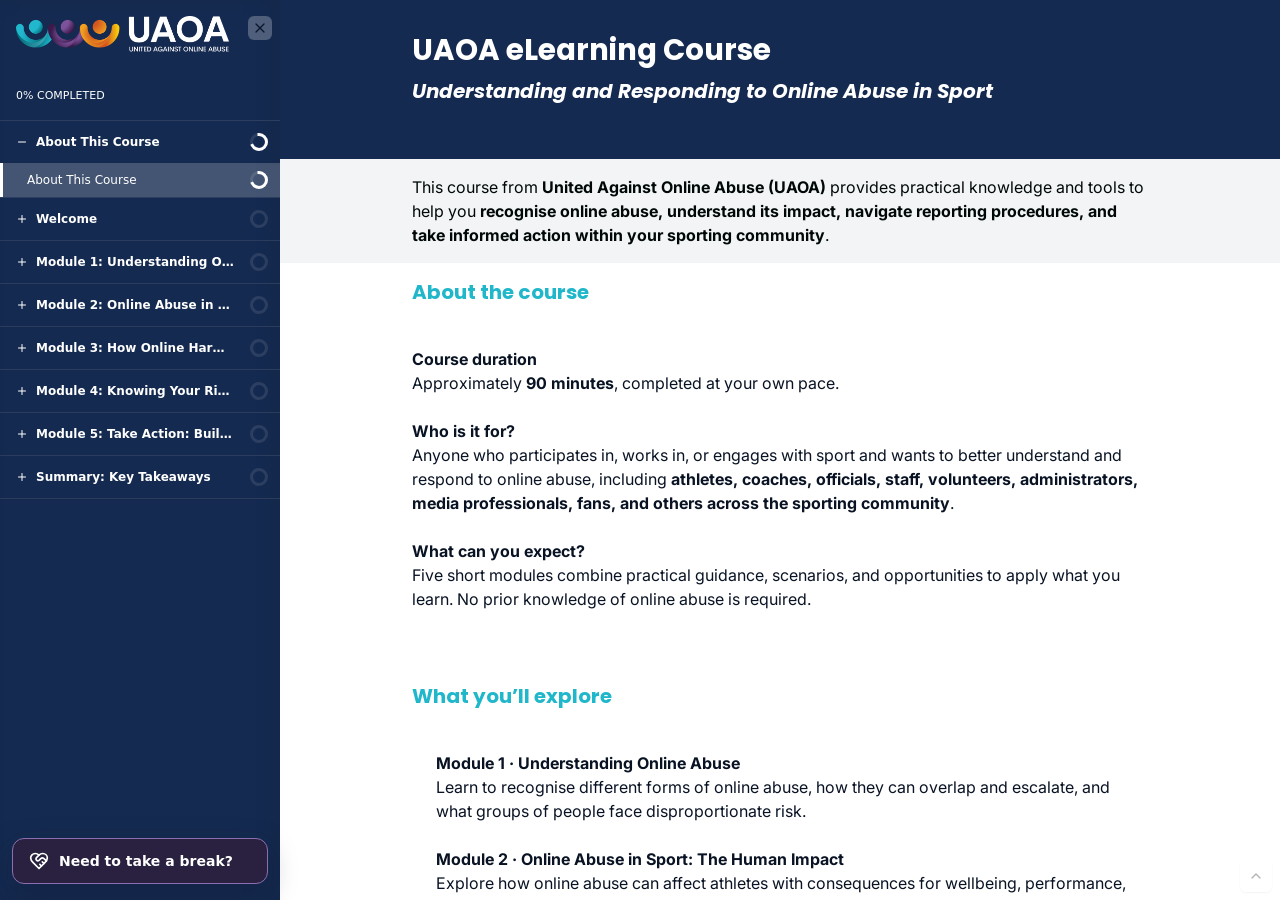
==== index.html @ 7bd1adeb "Add UAOA course HTML/SCORM preview export (2026-10-16). Co-authored-by: Cursor <cursoragent@cursor.c" ====
<!doctype html>
<html lang="en" dir="ltr">
  <head>
    <meta charset="UTF-8" />
    <!-- Favicon omitted for LMS compatibility - external URLs can trigger security filters -->
    <meta name="viewport" content="width=device-width, initial-scale=1.0" />
    <!-- This will be replaced with actual total slides count during build -->
    <meta name="total-slides" content="8" />
    <!-- SCORM version indicator for runtime detection - will be replaced during export -->
    <meta name="scorm-version" content="2004" />
    <title>UAOA Microcredential</title>

    <!-- SCORM API Wrapper - Commented out to prevent conflicts with inline implementation -->
    <!-- <script src="./scorm_api_wrapper.js"></script> -->
    <script>
      // Expose a global function to create the SCORM wrapper
      // This allows the framework to create the wrapper when it finds the API
      window.createSCORMWrapper = function (api) {
        if (!api) {
          console.error("Cannot create SCORM wrapper: No API provided");
          return null;
        }

        console.log("Creating SCORM wrapper for API", typeof api);

        // Get SCORM version from meta tag (injected during export process)
        const manifestMeta = document.querySelector(
          'meta[name="scorm-version"]'
        );
        
        // Version detection priority:
        // 1. Use meta tag value if it's been replaced (not the placeholder)
        // 2. Fall back to API method detection
        let version;
        if (manifestMeta && manifestMeta.content && 
            manifestMeta.content !== "2004" &&
            (manifestMeta.content === "2004" || manifestMeta.content === "1.2")) {
          version = manifestMeta.content;
          console.log("🔍 HTML Template - Using meta tag SCORM version:", version);
        } else {
          // Detect from API: SCORM 2004 uses Initialize, SCORM 1.2 uses LMSInitialize
          version = typeof api.Initialize === "function" ? "2004" : "1.2";
          console.log("🔍 HTML Template - Detected SCORM version from API:", version);
        }
        
        console.log(
          "🔍 HTML Template - API methods available:",
          typeof api.Initialize === "function" ? "2004 API (Initialize)" : "1.2 API (LMSInitialize)"
        );

        var wrapper = {
          version: version,
          API: api,
          __setsSuspendExitOnCommit: true,
          startTime: new Date().getTime(), // Track start time for session duration

          // Core methods - use the package's detected version. Some LMSs expose
          // compatibility methods that should not be called for the other SCORM
          // version because they log unimplemented data model errors.
          initialize: function () {
            if (this._isInitialized) {
              console.log(
                "⚠️ HTML Template SCORM already initialized, skipping"
              );
              return true;
            }

            let result;
            if (version === "2004") {
              result = api.Initialize("");
            } else {
              result = api.LMSInitialize("");
            }

            if (result === "true" || result === true) {
              this._isInitialized = true;
              console.log("✅ HTML Template SCORM initialized successfully");
            }

            return result;
          },

          terminate: function () {
            // CRITICAL for SCORM 2004: Set cmi.exit to "suspend" to persist suspend_data
            // Without this, the LMS will not save suspend_data for the next session
            if (version === "2004") {
              try {
                this.setSessionTime();
                this.setValue("cmi.exit", "suspend");
                this.commit(true);
              } catch (exitError) {
                console.error("❌ Error setting cmi.exit:", exitError);
              }

              return api.Terminate("");
            } else {
              try {
                this.setSessionTime();
                this.setValue("cmi.core.exit", "suspend");
                this.commit(true);
              } catch (exitError) {
                console.error("❌ Error setting cmi.core.exit:", exitError);
              }

              return api.LMSFinish("");
            }
          },

          getValue: function (key) {
            if (version === "2004") {
              return api.GetValue(key);
            } else {
              return api.LMSGetValue(key);
            }
          },

          setValue: function (key, value) {
            if (version === "2004") {
              return api.SetValue(key, value);
            } else {
              return api.LMSSetValue(key, value);
            }
          },

          setSessionTime: function () {
            if (!this.startTime) return false;

            try {
              var elapsedSeconds = Math.floor(
                (new Date().getTime() - this.startTime) / 1000
              );
              var hours = Math.floor(elapsedSeconds / 3600);
              var minutes = Math.floor((elapsedSeconds % 3600) / 60);
              var seconds = elapsedSeconds % 60;

              if (version === "1.2") {
                return this.setValue(
                  "cmi.core.session_time",
                  [
                    hours.toString().padStart(2, "0"),
                    minutes.toString().padStart(2, "0"),
                    seconds.toString().padStart(2, "0"),
                  ].join(":")
                );
              }

              return this.setValue(
                "cmi.session_time",
                "PT" + hours + "H" + minutes + "M" + seconds + "S"
              );
            } catch (timeError) {
              console.error("Error setting SCORM session_time:", timeError);
              return false;
            }
          },

          setSuspendExit: function () {
            var exitKey = version === "2004" ? "cmi.exit" : "cmi.core.exit";
            try {
              return this.setValue(exitKey, "suspend");
            } catch (exitError) {
              console.error("Error setting SCORM suspend exit:", exitError);
              return false;
            }
          },

          commit: function (skipSessionState) {
            if (!skipSessionState) {
              this.setSessionTime();
              this.setSuspendExit();
            }
            if (version === "2004") {
              return api.Commit("");
            } else {
              return api.LMSCommit("");
            }
          },

          getLastError: function () {
            if (version === "2004") {
              return api.GetLastError();
            } else {
              return api.LMSGetLastError();
            }
          },

          getErrorString: function (errorCode) {
            if (version === "2004") {
              return api.GetErrorString(errorCode);
            } else {
              return api.LMSGetErrorString(errorCode);
            }
          },

          getDiagnostic: function (errorCode) {
            if (version === "2004") {
              return api.GetDiagnostic(errorCode);
            } else {
              return api.LMSGetDiagnostic(errorCode);
            }
          },

          // Helper function to safely parse suspend_data
          parseSuspendData: function (suspendDataStr) {
            if (!suspendDataStr) return {};

            try {
              return JSON.parse(suspendDataStr);
            } catch (e) {
              console.error("Error parsing suspend_data:", e);
              return {};
            }
          },

          // Helper function to merge new data with existing suspend_data
          mergeSuspendData: function (existingData, newData) {
            try {
              const parsedExisting =
                typeof existingData === "string"
                  ? this.parseSuspendData(existingData)
                  : existingData || {};

              // Create a deep merge (not just shallow properties)
              const merged = { ...parsedExisting };

              // Merge top-level properties
              for (const key in newData) {
                // Special handling for objects that need deep merging
                if (
                  key === "quiz" &&
                  typeof newData[key] === "object" &&
                  typeof merged[key] === "object"
                ) {
                  merged[key] = { ...merged[key], ...newData[key] };
                } else if (
                  key === "completedSlides" &&
                  typeof newData[key] === "object" &&
                  typeof merged[key] === "object"
                ) {
                  merged[key] = { ...merged[key], ...newData[key] };
                } else if (
                  key === "progress" &&
                  typeof newData[key] === "object" &&
                  typeof merged[key] === "object"
                ) {
                  merged[key] = {
                    ...merged[key],
                    ...newData[key],
                    // Special handling for completedSlides - preserve array format
                    completedSlides: Array.isArray(newData[key].completedSlides)
                      ? newData[key].completedSlides
                      : Array.isArray(merged[key].completedSlides)
                        ? merged[key].completedSlides
                        : [],
                  };
                } else {
                  // For non-object properties or other objects, just replace
                  merged[key] = newData[key];
                }
              }

              return JSON.stringify(merged);
            } catch (e) {
              console.error("Error merging suspend_data:", e);
              // If merge fails, just use the new data
              return JSON.stringify(newData);
            }
          },

          // Standard implementation of recordSlideView
          recordSlideView: function (index) {
            try {
              console.log("Recording slide view for index:", index);

              // Get the suspend_data key based on SCORM version
              const suspendDataKey =
                version === "2004"
                  ? "cmi.suspend_data"
                  : "cmi.suspend_data";
              const locationKey =
                version === "2004"
                  ? "cmi.location"
                  : "cmi.core.lesson_location";

              // Prepare location data
              const locationData = {
                slide: index,
                id: "slide-" + index,
              };

              // Update the location
              this.setValue(locationKey, JSON.stringify(locationData));

              // Get current suspend_data
              const currentSuspendData = this.getValue(suspendDataKey);

              // Parse the current suspend_data or create empty object if none exists
              const parsedData = this.parseSuspendData(currentSuspendData);

              // Update slide position
              parsedData.slide = index;
              parsedData.lastSlide = Math.max(index, parsedData.lastSlide || 0);

              // Update completed slides (array format)
              if (!parsedData.completedSlides) parsedData.completedSlides = [];
              if (!parsedData.completedSlides.includes(index))
                parsedData.completedSlides.push(index);

              // Update progress tracking (array format)
              if (!parsedData.progress) parsedData.progress = {};
              if (!parsedData.progress.completedSlides)
                parsedData.progress.completedSlides = [];
              if (!parsedData.progress.completedSlides.includes(index))
                parsedData.progress.completedSlides.push(index);
              parsedData.progress.slide = index;

              // Add timestamp
              parsedData.timestamp = new Date().toISOString();

              // Save the updated suspend_data
              this.setValue(suspendDataKey, JSON.stringify(parsedData));

              // Commit the changes
              this.commit();

              return true;
            } catch (e) {
              console.error("Error recording slide view:", e);
              return false;
            }
          },

          // Standard implementation of saveSession
          saveSession: function () {
            console.log("Saving SCORM session");

            try {
              // Get the suspend_data key based on SCORM version
              const suspendDataKey =
                version === "2004"
                  ? "cmi.suspend_data"
                  : "cmi.suspend_data";

              // Calculate session time
              if (this.startTime) {
                let sessionTime;

                // Calculate session time
                const currentTime = new Date().getTime();
                const elapsedSeconds = Math.floor(
                  (currentTime - this.startTime) / 1000
                );
                const hours = Math.floor(elapsedSeconds / 3600);
                const minutes = Math.floor((elapsedSeconds % 3600) / 60);
                const seconds = elapsedSeconds % 60;

                // Format the time string based on SCORM version
                if (version === "1.2") {
                  // SCORM 1.2 format: HH:MM:SS
                  sessionTime = [
                    hours.toString().padStart(2, "0"),
                    minutes.toString().padStart(2, "0"),
                    seconds.toString().padStart(2, "0"),
                  ].join(":");

                  this.setValue("cmi.core.session_time", sessionTime);
                } else {
                  // SCORM 2004 format: PT#H#M#S
                  sessionTime =
                    "PT" + hours + "H" + minutes + "M" + seconds + "S";
                  this.setValue("cmi.session_time", sessionTime);
                }
              }

              // Get the current suspend_data
              const currentSuspendData = this.getValue(suspendDataKey);

              // If there's current suspend_data, ensure we preserve any critical info
              // that might not be tracked in our main data object
              if (currentSuspendData) {
                const parsedData = this.parseSuspendData(currentSuspendData);

                // Update the timestamp
                parsedData.timestamp = new Date().toISOString();

                // Save the updated suspend_data
                this.setValue(suspendDataKey, JSON.stringify(parsedData));
              }

              // Commit the data
              this.commit();

              return true;
            } catch (e) {
              console.error("Error saving session:", e);
              return false;
            }
          },

          setScore: function (score) {
            console.log(
              "🎯 setScore called with score:",
              score,
              "version:",
              version
            );

            if (!this.API) {
              console.error("Cannot set score: SCORM API not available");
              return false;
            }

            try {
              if (version === "1.2") {
                // SCORM 1.2 score elements
                console.log("🎯 Setting SCORM 1.2 score fields");
                this.setValue("cmi.core.score.raw", score.toString());
                this.setValue("cmi.core.score.min", "0");
                this.setValue("cmi.core.score.max", "100");

                return true;
              } else {
                // SCORM 2004 score elements
                console.log("🎯 Setting SCORM 2004 score fields");
                this.setValue("cmi.score.raw", score.toString());
                this.setValue("cmi.score.scaled", (score / 100).toString());
                this.setValue("cmi.score.min", "0");
                this.setValue("cmi.score.max", "100");

                return true;
              }
            } catch (e) {
              console.error("Error setting SCORM score:", e);
              return false;
            }
          },

          setComplete: function () {
            if (version === "2004") {
              this.setValue("cmi.completion_status", "completed");
              return true;
            } else {
              this.setValue("cmi.core.lesson_status", "completed");
              return true;
            }
          },

          getVersion: function () {
            return version;
          },
        };

        // Return the wrapper
        return wrapper;
      };
    </script>
    <!-- Global SCORM helpers for shared components -->
    <script>
      window.scormHelpers = {
        // These will be replaced at runtime with the actual implementations
        callScormAPI: function () {
          return window.SCORM_WRAPPER
            ? window.SCORM_WRAPPER.callAPI.apply(
                window.SCORM_WRAPPER,
                arguments
              )
            : null;
        },
        updateScormInteraction: function () {
          return window.updateScormInteraction
            ? window.updateScormInteraction.apply(null, arguments)
            : null;
        },
        getFullSuspendData: function () {
          if (window.getFullSuspendData) return window.getFullSuspendData();
          return { quiz: {} };
        },
        setFullSuspendData: function (data) {
          if (window.setFullSuspendData) return window.setFullSuspendData(data);
          console.log("Stub setFullSuspendData called", data);
        },
      };
    </script>
    <script type="text/javascript">
// Course data injected during build
window.COURSE_DATA = {
  "id": "428b8e0e-9238-4608-a1a3-962afd799ccf",
  "title": "UAOA Microcredential",
  "description": "",
  "cover_image": "media/course-428b8e0e-9238-4608-a1a3-962afd799ccf-card-thumbnail_444dc064.webp",
  "theme_config": {
    "customCss": ""
  },
  "homepage": {
    "hidden": true,
    "showHero": true,
    "showToc": true,
    "showCta": true,
    "heroLayout": "center",
    "heroHeadingSize": "medium",
    "tocLayout": "hierarchy",
    "areaOrder": [
      "hero",
      "toc"
    ],
    "title": "",
    "description": "",
    "buttonLabel": "",
    "buttonIcon": "arrow-right",
    "logoImage": null,
    "image": null,
    "ctaSettings": {
      "size": "medium",
      "variant": "outline",
      "buttonColor": ""
    },
    "heroFormat": {
      "contentMaxWidth": 3,
      "paddingTop": 32,
      "paddingBottom": 32,
      "paddingLinked": true,
      "textAlign": "start",
      "gap": 24,
      "backgroundType": "THEME",
      "overlayColor": "NONE",
      "overlayOpacity": 0.4
    },
    "tocFormat": {
      "contentMaxWidth": 3,
      "paddingTop": 32,
      "paddingBottom": 32,
      "paddingLinked": true,
      "textAlign": "start",
      "gap": 24,
      "backgroundType": "LIGHT",
      "overlayColor": "NONE",
      "overlayOpacity": 0.3
    },
    "sectionLabels": {},
    "slideLabels": {},
    "sectionImages": {},
    "sectionIcons": {},
    "slideIcons": {},
    "blocks": []
  },
  "slides": [
    {
      "id": "ab3c7036-4eff-4989-97c6-13b819492121",
      "title": "About This Course",
      "content": {},
      "duration": 0,
      "course_id": "428b8e0e-9238-4608-a1a3-962afd799ccf",
      "created_at": "2026-09-30T13:29:36.643787+00:00",
      "objectives": [],
      "section_id": "71c3c17e-9739-4b2e-8e61-040352b392d8",
      "slide_type": "content",
      "updated_at": "2026-10-13T19:38:29.533261+00:00",
      "order_index": 0,
      "variant_ids": null,
      "blocks": [
        {
          "originalId": "0c07a4bd-e389-4e69-a975-a88f64bde551",
          "title": "UAOA Header",
          "type": "text",
          "variant": "heading",
          "content": {
            "format": {
              "gap": 24,
              "width": 100,
              "textAlign": "start",
              "textColor": "",
              "paddingTop": 32,
              "accentColor": "",
              "paddingBottom": 32,
              "paddingLinked": true,
              "backgroundType": "THEME",
              "backgroundColor": "",
              "contentMaxWidth": 3
            },
            "images": {
              "image_1": {}
            },
            "heading": "<span style=\"color: var(--background); font-size: 22pt\">UAOA eLearning Course</span><br><span style=\"font-size: 20px\"><em>Understanding and Responding to Online Abuse in Sport</em></span>",
            "options": {
              "headingSize": "medium",
              "headingFormat": "simple"
            },
            "paragraph_1": "<h2 class=\"course-block-heading\"><em>Building Safer Digital Spaces in Sport</em></h2>",
            "paragraph_2": ""
          },
          "custom_layout_id": null,
          "position": 0,
          "id": "b0"
        },
        {
          "originalId": "6736f4c6-841b-44d3-99b1-120cc64e980b",
          "title": "Tagline + Blurb",
          "type": "text",
          "variant": "paragraph",
          "content": {
            "format": {
              "gap": 24,
              "width": 100,
              "textAlign": "start",
              "textColor": "",
              "paddingTop": 16,
              "accentColor": "",
              "paddingBottom": 16,
              "paddingLinked": true,
              "backgroundType": "GRAY",
              "backgroundColor": "",
              "contentMaxWidth": 3
            },
            "images": {},
            "heading": "<span style=\"color: rgb(33, 183, 203)\">Building Safer Digital Spaces in Sport</span>",
            "options": {
              "headingSize": "small",
              "headingFormat": "simple"
            },
            "paragraph_1": "<p>This course from <strong>United Against Online Abuse (UAOA)</strong> provides practical knowledge and tools to help you <strong>recognise online abuse, understand its impact, navigate reporting procedures, and take informed action within your sporting community</strong>.</p>",
            "paragraph_2": ""
          },
          "custom_layout_id": null,
          "position": 1,
          "id": "b1"
        },
        {
          "originalId": "55e9f33d-7d69-4adc-9281-e782cfe26fe7",
          "title": "About",
          "type": "text",
          "variant": "subheading_with_paragraph",
          "content": {
            "format": {
              "gap": 24,
              "width": 100,
              "textAlign": "start",
              "paddingTop": 16,
              "accentColor": "",
              "paddingBottom": 16,
              "paddingLinked": true,
              "backgroundType": "LIGHT",
              "backgroundColor": "",
              "contentMaxWidth": 3
            },
            "images": {},
            "heading": "<span style=\"color: rgb(33, 183, 203)\">About the course</span>",
            "options": {
              "headingSize": "small",
              "headingFormat": "simple"
            },
            "paragraph_1": "<p><span style=\"color: rgb(9, 19, 36)\"><strong>Course duration</strong></span></p><p><span style=\"color: rgb(9, 19, 36)\">Approximately <strong>90 minutes</strong>, completed at your own pace.</span></p><p><span style=\"color: rgb(9, 19, 36)\"><br></span></p><p><span style=\"color: rgb(9, 19, 36)\"><strong>Who is it for?</strong></span></p><p><span style=\"color: rgb(9, 19, 36)\">Anyone who participates in, works in, or engages with sport and wants to better understand and respond to online abuse, including <strong>athletes, coaches, officials, staff, volunteers, administrators, media professionals, fans, and others across the sporting community</strong>.</span></p><p><span style=\"color: rgb(9, 19, 36)\"><br><strong>What can you expect?</strong></span></p><p><span style=\"color: rgb(9, 19, 36)\">Five short modules combine practical guidance, scenarios, and opportunities to apply what you learn. No prior knowledge of online abuse is required.</span></p><p></p>",
            "paragraph_2": ""
          },
          "custom_layout_id": null,
          "position": 2,
          "id": "b2"
        },
        {
          "originalId": "fab55951-2623-4177-bd13-5b4120e434db",
          "title": "What You'll Explore",
          "type": "text",
          "variant": "subheading_with_paragraph",
          "content": {
            "format": {
              "gap": 24,
              "width": 100,
              "textAlign": "start",
              "paddingTop": 32,
              "accentColor": "",
              "paddingBottom": 32,
              "paddingLinked": true,
              "backgroundType": "LIGHT",
              "backgroundColor": "",
              "contentMaxWidth": 3
            },
            "images": {},
            "heading": "<span style=\"color: rgb(33, 183, 203)\">What you’ll explore</span>",
            "options": {
              "headingSize": "small",
              "headingFormat": "simple"
            },
            "paragraph_1": "<div style=\"padding-left:1.5rem;margin:0;border:0;border-left:none;background:transparent;\"><p><span style=\"color: #091324\"><strong>Module 1 · Understanding Online Abuse</strong></span></p><p><span style=\"color: #091324\">Learn to recognise different forms of online abuse, how they can overlap and escalate, and what groups of people face disproportionate risk.</span></p><p><span style=\"color: #091324\"><br></span></p><p><span style=\"color: #091324\"><strong>Module 2 · Online Abuse in Sport: The Human Impact</strong></span></p><p><span style=\"color: #091324\">Explore how online abuse can affect athletes with consequences for wellbeing, performance, participation, and sporting communities.</span></p><p></p><p><span style=\"color: #091324\"><strong>Module 3 · How Online Harm Spreads</strong></span></p><p><span style=\"color: #091324\">Understand how digital platforms, online behaviours, and emerging technologies can amplify harmful content and influence how abuse develops and spreads.</span></p><p></p><p><span style=\"color: #091324\"><strong>Module 4 · Knowing Your Rights and Responsibilities</strong></span></p><p><span style=\"color: #091324\">Build awareness of your rights, responsibilities, and available reporting pathways, including the roles of platforms, sporting organisations, and other relevant bodies.</span></p><p></p><p><span style=\"color: #091324\"><strong>Module 5 · Take Action: Building Safer Digital Sport Communities</strong></span></p><p><span style=\"color: #091324\">Turn knowledge into action by exploring practical ways to prevent, respond to, and challenge online abuse within your sporting community.</span></p><p></p></div>",
            "paragraph_2": ""
          },
          "custom_layout_id": null,
          "position": 3,
          "id": "b3"
        },
        {
          "originalId": "6267d9b4-c4c9-4d14-b341-ebf94195e0be",
          "title": "Ready",
          "type": "text",
          "variant": "subheading",
          "content": {
            "format": {
              "gap": 24,
              "width": 100,
              "textAlign": "center",
              "paddingTop": 0,
              "accentColor": "",
              "paddingBottom": 0,
              "paddingLinked": true,
              "backgroundType": "LIGHT",
              "backgroundColor": "",
              "contentMaxWidth": 3
            },
            "images": {},
            "heading": "<span style=\"color: #21b7cb\">Ready to Begin?</span>",
            "options": {
              "headingSize": "small"
            },
            "paragraph_1": "<p>Introduce your topic here. Explain the key ideas and add examples to help learners understand them.</p>",
            "paragraph_2": ""
          },
          "custom_layout_id": null,
          "position": 4,
          "id": "b4"
        },
        {
          "originalId": "349a552b-6353-4b2e-abaa-d2f2f35a199f",
          "title": "Start Course Btn",
          "type": "navigation_button",
          "variant": "default",
          "content": {
            "icon": "",
            "text": "Start Course",
            "format": {
              "gap": 24,
              "width": 100,
              "textAlign": "center",
              "paddingTop": 32,
              "accentColor": "",
              "paddingBottom": 32,
              "paddingLinked": true,
              "backgroundType": "LIGHT",
              "backgroundColor": "",
              "contentMaxWidth": 3
            },
            "settings": {
              "size": "medium",
              "width": "auto",
              "variant": "filled",
              "buttonColor": "#d35420"
            },
            "actionType": "next_slide",
            "externalUrl": "",
            "targetSlide": null,
            "autoContinue": false,
            "enablementCondition": "no_condition"
          },
          "custom_layout_id": null,
          "position": 5,
          "id": "b5"
        }
      ],
      "variantIndices": null
    },
    {
      "id": "a366e60b-a619-46f0-b98a-cf6b88540ae5",
      "title": "Thanks for joining the UAOA mission!",
      "content": {},
      "duration": 0,
      "course_id": "428b8e0e-9238-4608-a1a3-962afd799ccf",
      "created_at": "2026-09-29T15:24:38.895867+00:00",
      "objectives": [],
      "section_id": "b883660a-734f-415f-bb1b-6040ed02f678",
      "slide_type": "content",
      "updated_at": "2026-10-02T19:12:00.247109+00:00",
      "order_index": 1,
      "variant_ids": null,
      "blocks": [
        {
          "originalId": "b71ae18c-35f0-49d7-aa4e-a2554a963f67",
          "title": "Sensitive Topic JavaScript",
          "type": "embed",
          "variant": "iframe",
          "content": {
            "html": "<!DOCTYPE html>\n<html lang=\"en\">\n<head>\n<meta charset=\"utf-8\">\n<meta name=\"viewport\" content=\"width=device-width, initial-scale=1\">\n<style>\n* { box-sizing: border-box; }\nhtml, body { margin: 0; background: transparent; }\nbody { font-family: 'Cerebri Sans Pro', system-ui, -apple-system, 'Segoe UI', sans-serif; color: #091324; }\n.callout { display: grid; grid-template-columns: 18px minmax(0, 1fr); gap: 2px 10px; padding: 10px 14px;\n  background: #F3EEF7; border: 1px solid #E3D8EC; border-radius: 10px; }\n.callout > svg { color: #21b7cb; margin-top: 1px; }\n.callout-title { font-size: 13px; line-height: 18px; font-weight: 700; color: #1C3564; }\n.callout-body { grid-column: 2; font-size: 13px; line-height: 20px; }\n.callout-action { grid-column: 2; display: flex; flex-wrap: wrap; gap: 8px; margin-top: 4px; }\n\n.btn { display: inline-flex; align-items: center; justify-content: center; gap: 8px; font: inherit;\n  font-weight: 700; letter-spacing: .01em; border: 1.5px solid transparent; border-radius: 8px;\n  cursor: pointer; white-space: nowrap; transition: background-color .15s ease-out; }\n.btn:focus-visible { outline: none; box-shadow: 0 0 0 2px #fff, 0 0 0 4px #1C3564; }\n.btn-sm { height: 30px; padding: 0 12px; font-size: 12px; gap: 6px; }\n.btn-md { height: 44px; padding: 0 18px; font-size: 16px; }\n.btn-outline { background: transparent; color: #1C3564; border-color: #1C3564; }\n.btn-outline:hover { background: #EDF0F4; }\n.btn-secondary { background: #1C3564; color: #fff; }\n.btn-secondary:hover { background: #3D537B; }\n.btn-ghost { background: transparent; color: #1C3564; width: 40px; height: 40px; padding: 0; }\n.btn-ghost:hover { background: #EDF0F4; }\n\n@media (prefers-color-scheme: dark) {\n  body { color: #d5deee; }\n  .callout { background: #2a2140; border-color: #4a3668; }\n  .callout > svg { color: #c4a6dc; }\n  .callout-title { color: #e8eef8; }\n  .btn:focus-visible { box-shadow: 0 0 0 2px #10182b, 0 0 0 4px #e8eef8; }\n  .btn-outline { background: #e8eef8; color: #1C3564; border-color: #e8eef8; }\n  .btn-outline:hover { background: #fff; color: #1C3564; }\n}\n</style>\n</head>\n<body>\n<div class=\"callout\" role=\"note\">\n  <svg class=\"\" width=\"18\" height=\"18\" viewBox=\"0 0 24 24\" fill=\"none\" stroke=\"currentColor\" stroke-width=\"2\" stroke-linecap=\"round\" stroke-linejoin=\"round\" aria-hidden=\"true\"><path d=\"M19 14c1.49-1.46 3-3.21 3-5.5A5.5 5.5 0 0 0 16.5 3c-1.76 0-3 .5-4.5 2-1.5-1.5-2.74-2-4.5-2A5.5 5.5 0 0 0 2 8.5c0 2.3 1.5 4.05 3 5.5l7 7Z\"/><path d=\"M12 5 9.04 7.96a2.17 2.17 0 0 0 0 3.08c.82.82 2.13.85 3 .07l2.07-1.9a2.82 2.82 0 0 1 3.79 0l2.96 2.66\"/><path d=\"m18 15-2-2\"/><path d=\"m15 18-2-2\"/></svg>\n  <div class=\"callout-title\">Sensitive Topic Notice</div>\n  <div class=\"callout-body\">This course covers topics that some readers may find difficult or upsetting. You are encouraged to work through the material at a pace that feels appropriate and to access support where needed. Please remember that you may step out of the course at any time, and return when you feel ready.</div>\n  <div class=\"callout-action\">\n    <button type=\"button\" class=\"btn btn-outline btn-sm\" id=\"open\"><svg class=\"\" width=\"14\" height=\"14\" viewBox=\"0 0 24 24\" fill=\"none\" stroke=\"currentColor\" stroke-width=\"2\" stroke-linecap=\"round\" stroke-linejoin=\"round\" aria-hidden=\"true\"><circle cx=\"12\" cy=\"12\" r=\"10\"/><path d=\"m4.93 4.93 4.24 4.24\"/><path d=\"m14.83 9.17 4.24-4.24\"/><path d=\"m14.83 14.83 4.24 4.24\"/><path d=\"m9.17 14.83-4.24 4.24\"/><circle cx=\"12\" cy=\"12\" r=\"4\"/></svg><span>View support options</span></button>\n  </div>\n</div>\n<template id=\"dialogTpl\">\n<style>\n:host { all: initial; color-scheme: light; }\n* { box-sizing: border-box; }\n.scrim { position: fixed; inset: 0; display: flex; align-items: center; justify-content: center;\n  min-width: 0; min-height: 100vh; min-height: 100dvh;\n  padding: max(24px, env(safe-area-inset-top)) max(24px, env(safe-area-inset-right))\n    max(24px, env(safe-area-inset-bottom)) max(24px, env(safe-area-inset-left));\n  background: rgba(14, 27, 51, .64);\n  font-family: 'Cerebri Sans Pro', system-ui, -apple-system, 'Segoe UI', sans-serif; color: #091324;\n  color-scheme: light; }\n\n.btn { display: inline-flex; align-items: center; justify-content: center; gap: 8px; font: inherit;\n  font-weight: 700; letter-spacing: .01em; border: 1.5px solid transparent; border-radius: 8px;\n  cursor: pointer; white-space: nowrap; transition: background-color .15s ease-out; }\n.btn:focus-visible { outline: none; box-shadow: 0 0 0 2px #fff, 0 0 0 4px #1C3564; }\n.btn-sm { height: 30px; padding: 0 12px; font-size: 12px; gap: 6px; }\n.btn-md { height: 44px; padding: 0 18px; font-size: 16px; }\n.btn-outline { background: transparent; color: #1C3564; border-color: #1C3564; }\n.btn-outline:hover { background: #EDF0F4; }\n.btn-secondary { background: #1C3564; color: #fff; }\n.btn-secondary:hover { background: #3D537B; }\n.btn-ghost { background: transparent; color: #1C3564; width: 40px; height: 40px; padding: 0; }\n.btn-ghost:hover { background: #EDF0F4; }\n\n.dialog { position: relative; width: min(560px, 100%); max-width: 100%;\n  max-height: calc(100vh - 48px); max-height: calc(100dvh - 48px); overflow: auto;\n  display: flex; flex-direction: column; gap: 16px; padding: 32px; background: #fff;\n  border: 1px solid #DFE3EA; border-radius: 16px;\n  box-shadow: 0 16px 40px rgba(28, 53, 100, .18), 0 2px 6px rgba(28, 53, 100, .08);\n  color-scheme: light; }\n.dialog-head { display: flex; align-items: flex-start; justify-content: space-between; gap: 16px; }\n.dialog-head .btn-ghost { margin: -8px -12px 0 0; }\n.dialog-title { font-size: 22px; line-height: 30px; font-weight: 900; color: #1C3564; margin: 0; }\n.dialog-body { font-size: 16px; line-height: 26px; color: #091324; }\n.dialog-body > p { margin: 0 0 12px; }\n.row { display: grid; grid-template-columns: 24px 1fr; gap: 2px 14px; padding: 14px 0; border-top: 1px solid #DFE3EA; }\n.row-icon { color: #21b7cb; padding-top: 2px; }\n.row b { color: #1C3564; }\n.row-desc { grid-column: 2; font-size: 14px; line-height: 22px; color: #091324; }\n.dialog-foot { display: flex; flex-wrap: wrap; justify-content: flex-end; gap: 12px; padding-top: 8px; }\n/* Always light: do not switch the support dialog to navy in dark OS mode */\n@media (max-width: 600px) {\n  .scrim {\n    align-items: center;\n    padding: max(12px, env(safe-area-inset-top)) max(12px, env(safe-area-inset-right))\n      max(12px, env(safe-area-inset-bottom)) max(12px, env(safe-area-inset-left));\n  }\n  .dialog {\n    width: 100%;\n    max-height: calc(100vh - 24px);\n    max-height: calc(100dvh - 24px);\n    gap: 12px;\n    padding: 20px;\n    border-radius: 12px;\n  }\n  .dialog-title { font-size: 20px; line-height: 28px; }\n  .dialog-body { font-size: 15px; line-height: 24px; }\n  .row { gap: 2px 10px; padding: 11px 0; }\n  .row-desc { font-size: 13px; line-height: 20px; }\n  .dialog-foot .btn { width: 100%; }\n}\n</style>\n<div class=\"scrim\">\n  <div class=\"dialog\" role=\"dialog\" aria-modal=\"true\" aria-labelledby=\"uaoaSupportTitle\">\n    <div class=\"dialog-head\">\n      <h2 class=\"dialog-title\" id=\"uaoaSupportTitle\">Support options</h2>\n      <button type=\"button\" class=\"btn btn-ghost js-close-x\" aria-label=\"Close\" title=\"Close\"><svg class=\"\" width=\"20\" height=\"20\" viewBox=\"0 0 24 24\" fill=\"none\" stroke=\"currentColor\" stroke-width=\"2\" stroke-linecap=\"round\" stroke-linejoin=\"round\" aria-hidden=\"true\"><path d=\"M18 6 6 18\"/><path d=\"m6 6 12 12\"/></svg></button>\n    </div>\n    <div class=\"dialog-body\">\n      <p>If anything in this course has affected you, you can pause and come back when you feel ready.</p>\n      <div class=\"row\"><span class=\"row-icon\"><svg class=\"\" width=\"20\" height=\"20\" viewBox=\"0 0 24 24\" fill=\"none\" stroke=\"currentColor\" stroke-width=\"2\" stroke-linecap=\"round\" stroke-linejoin=\"round\" aria-hidden=\"true\"><path d=\"M16 21v-2a4 4 0 0 0-4-4H6a4 4 0 0 0-4 4v2\"/><circle cx=\"9\" cy=\"7\" r=\"4\"/><path d=\"M22 21v-2a4 4 0 0 0-3-3.87\"/><path d=\"M16 3.13a4 4 0 0 1 0 7.75\"/></svg></span><b>Someone you trust</b><span class=\"row-desc\">A friend, family member, teammate or coach.</span></div><div class=\"row\"><span class=\"row-icon\"><svg class=\"\" width=\"20\" height=\"20\" viewBox=\"0 0 24 24\" fill=\"none\" stroke=\"currentColor\" stroke-width=\"2\" stroke-linecap=\"round\" stroke-linejoin=\"round\" aria-hidden=\"true\"><path d=\"M20 13c0 5-3.5 7.5-7.66 8.95a1 1 0 0 1-.67-.01C7.5 20.5 4 18 4 13V6a1 1 0 0 1 1-1c2 0 4.5-1.2 6.24-2.72a1.17 1.17 0 0 1 1.52 0C14.51 3.81 17 5 19 5a1 1 0 0 1 1 1z\"/><path d=\"m9 12 2 2 4-4\"/></svg></span><b>Your organisation’s welfare or safeguarding lead</b><span class=\"row-desc\">Clubs and federations can offer support and act on abuse.</span></div><div class=\"row\"><span class=\"row-icon\"><svg class=\"\" width=\"20\" height=\"20\" viewBox=\"0 0 24 24\" fill=\"none\" stroke=\"currentColor\" stroke-width=\"2\" stroke-linecap=\"round\" stroke-linejoin=\"round\" aria-hidden=\"true\"><path d=\"M4 15s1-1 4-1 5 2 8 2 4-1 4-1V3s-1 1-4 1-5-2-8-2-4 1-4 1z\"/><line x1=\"4\" x2=\"4\" y1=\"22\" y2=\"15\"/></svg></span><b>Platform reporting tools</b><span class=\"row-desc\">Every major platform lets you report posts and accounts.</span></div><div class=\"row\"><span class=\"row-icon\"><svg class=\"\" width=\"20\" height=\"20\" viewBox=\"0 0 24 24\" fill=\"none\" stroke=\"currentColor\" stroke-width=\"2\" stroke-linecap=\"round\" stroke-linejoin=\"round\" aria-hidden=\"true\"><path d=\"M22 16.92v3a2 2 0 0 1-2.18 2 19.79 19.79 0 0 1-8.63-3.07 19.5 19.5 0 0 1-6-6 19.79 19.79 0 0 1-3.07-8.67A2 2 0 0 1 4.11 2h3a2 2 0 0 1 2 1.72 12.84 12.84 0 0 0 .7 2.81 2 2 0 0 1-.45 2.11L8.09 9.91a16 16 0 0 0 6 6l1.27-1.27a2 2 0 0 1 2.11-.45 12.84 12.84 0 0 0 2.81.7A2 2 0 0 1 22 16.92z\"/></svg></span><b>Emergency services</b><span class=\"row-desc\">If you or someone else is in immediate danger, contact your local emergency number.</span></div>\n    </div>\n    <div class=\"dialog-foot\">\n      <button type=\"button\" class=\"btn btn-secondary btn-md js-close\">Close</button>\n    </div>\n  </div>\n</div>\n</template>\n<script>\n(function() {\n  var openBtn = document.getElementById('open');\n  var tpl = document.getElementById('dialogTpl');\n  var mounted = null;\n\n  function hostWindow() {\n    var wins = [window.top, window.parent, window];\n    for (var i = 0; i < wins.length; i++) {\n      try { if (wins[i] && wins[i].document) return wins[i]; } catch (e) {}\n    }\n    return window;\n  }\n\n  function hostDocument() {\n    return hostWindow().document;\n  }\n\n  /** Prefer the course-level Support dialog from the Need to take a break floater. */\n  function openShared() {\n    try {\n      var w = hostWindow();\n      if (w.UAOA && typeof w.UAOA.openSupport === 'function') {\n        w.UAOA.openSupport();\n        return true;\n      }\n    } catch (e) {}\n    return false;\n  }\n\n  function openLocal() {\n    if (mounted) return;\n    var doc = hostDocument();\n    var host = doc.createElement('div');\n    host.setAttribute('data-uaoa-support-dialog', '');\n    host.style.cssText = 'position:fixed;inset:0;z-index:2147483647;';\n    var root = host.attachShadow ? host.attachShadow({ mode: 'open' }) : host;\n    root.appendChild(doc.importNode(tpl.content, true));\n    doc.body.appendChild(host);\n\n    var scrim = root.querySelector('.scrim');\n    function onKey(e) { if (e.key === 'Escape') closeLocal(); }\n    root.querySelector('.js-close-x').addEventListener('click', closeLocal);\n    root.querySelector('.js-close').addEventListener('click', closeLocal);\n    scrim.addEventListener('click', function(e) { if (e.target === scrim) closeLocal(); });\n    doc.addEventListener('keydown', onKey);\n    if (doc !== document) document.addEventListener('keydown', onKey);\n\n    mounted = { host: host, doc: doc, onKey: onKey };\n    root.querySelector('.js-close-x').focus();\n  }\n\n  function closeLocal() {\n    if (!mounted) return;\n    mounted.doc.removeEventListener('keydown', mounted.onKey);\n    document.removeEventListener('keydown', mounted.onKey);\n    if (mounted.host.parentNode) mounted.host.parentNode.removeChild(mounted.host);\n    mounted = null;\n    try { openBtn.focus(); } catch (e) {}\n  }\n\n  openBtn.addEventListener('click', function() {\n    if (!openShared()) openLocal();\n  });\n  window.addEventListener('pagehide', closeLocal);\n})();\n<\/script>\n</body>\n</html>",
            "title": "Sensitive Topic Notice",
            "format": {
              "paddingTop": 16,
              "paddingBottom": 16,
              "paddingLinked": true,
              "contentMaxWidth": 3
            },
            "height": "",
            "dimension": "auto",
            "projectUrl": "",
            "projectMode": false,
            "projectSourceUrl": "",
            "completionBehavior": "auto",
            "projectRuntimeEntryPath": ""
          },
          "custom_layout_id": null,
          "position": 0,
          "id": "b6",
          "adaptiveCheckpointRefs": [],
          "adaptiveCheckpointIndices": [],
          "hasAdaptiveCheckpointRules": false
        },
        {
          "originalId": "6d99bc4f-2ddf-4153-932e-bad479f0a660",
          "title": "Welcome Title",
          "type": "text",
          "variant": "heading",
          "content": {
            "format": {
              "gap": 24,
              "width": 100,
              "textAlign": "start",
              "textColor": "",
              "paddingTop": 16,
              "accentColor": "",
              "paddingBottom": 16,
              "paddingLinked": true,
              "backgroundType": "GRAY",
              "backgroundColor": "",
              "contentMaxWidth": 3
            },
            "heading": "<span style=\"color: rgb(28, 53, 100)\">Welcome: Thanks for joining the UAOA mission!</span>",
            "options": {
              "headingSize": "small",
              "headingFormat": "simple"
            },
            "paragraph_1": "<p>Introduce your topic here. Explain the key ideas and add examples to help learners understand them.</p>",
            "paragraph_2": ""
          },
          "custom_layout_id": null,
          "position": 1,
          "id": "b7"
        },
        {
          "originalId": "7fafd68c-b65d-44bd-b072-fc620c6570a6",
          "title": "",
          "type": "text",
          "variant": "paragraph",
          "content": {
            "format": {
              "gap": 24,
              "width": 100,
              "textAlign": "start",
              "paddingTop": 32,
              "accentColor": "",
              "paddingBottom": 32,
              "paddingLinked": true,
              "backgroundType": "LIGHT",
              "backgroundColor": "",
              "contentMaxWidth": 3
            },
            "images": {},
            "heading": "",
            "options": {
              "headingSize": "medium",
              "headingFormat": "simple"
            },
            "paragraph_1": "<p><span style=\"color: #091324\">Sport connects millions of people across countries, cultures, and generations through passion, pride, and the thrill of competition.<br><br>Online abuse puts that connection at risk. When athletes, officials, volunteers, and fans are attacked online for who they are or how they perform, the consequences can extend far beyond the screen - hurting people, derailing careers, and normalizing abusive behaviour.<br><br>United Against Online Abuse (UAOA) brings together more than 75 governments, sports, academics and and technology platforms around a shared goal: making sport safer from online abuse. Lasting change requires action across institutions, communities, and individuals, and that includes you.</span></p><p></p><p><span style=\"color: #091324\">Developed in collaboration with the University of Notre Dame, with this <strong>eLearning Course</strong>, the main goal of the UAOA initiative is to help you to recognise different forms of online abuse, understand their impact on your sporting community, and use reporting procedures with confidence. Once completed, this Course will prepare you to take informed action and contribute to a safer sporting environment.</span></p><p></p><p><span style=\"color: #091324\">Thank you for joining the effort.</span></p>",
            "paragraph_2": "",
            "paragraph_3": "<p>United Against Online Abuse (UAOA) brings together more than 75 governments, sports, academics and technology platforms around a shared goal: making sport safer from online abuse. Lasting change requires action across institutions, communities, and individuals, and that includes you.</p>"
          },
          "custom_layout_id": null,
          "position": 2,
          "id": "b8"
        },
        {
          "originalId": "0ab58a0a-0ada-409f-b37c-8ec253d02e41",
          "title": "Video",
          "type": "video",
          "variant": "video",
          "content": {
            "url": "media/default_video_u1pkvbs.mp4",
            "loop": false,
            "color": "var(--primary)",
            "muted": false,
            "title": "Video title",
            "format": {
              "gap": 24,
              "width": 100,
              "textAlign": "start",
              "paddingTop": 32,
              "accentColor": "",
              "paddingBottom": 32,
              "paddingLinked": true,
              "backgroundType": "LIGHT",
              "backgroundColor": "",
              "contentMaxWidth": 3
            },
            "poster": "",
            "caption": "<p>Add a caption to describe the video.</p>",
            "endTime": 0,
            "preload": "metadata",
            "allowPip": true,
            "autoplay": false,
            "controls": true,
            "provider": "upload",
            "settings": {
              "completionMode": "viewed"
            },
            "showSpeed": false,
            "startTime": 0,
            "subtitles": [],
            "showVolume": true,
            "aspectRatio": 1.7777777777777777,
            "description": "<p>Describe what learners will discover in this video.</p>",
            "showPlaybar": true,
            "enableKeyboard": true,
            "allowFullscreen": true,
            "showCaptionsByDefault": true
          },
          "custom_layout_id": null,
          "position": 3,
          "id": "b9"
        },
        {
          "originalId": "15ab9761-85ae-4e28-84d0-d436b4247a96",
          "title": "Text",
          "type": "text",
          "variant": "paragraph",
          "content": {
            "format": {
              "gap": 24,
              "width": 100,
              "textAlign": "start",
              "paddingTop": 0,
              "accentColor": "",
              "paddingBottom": 0,
              "paddingLinked": true,
              "backgroundType": "LIGHT",
              "backgroundColor": "",
              "contentMaxWidth": 3
            },
            "heading": "Your heading",
            "paragraph_1": "<p style=\"text-align: left\"><em><sub>UAOA thanks the Erasmus+ partner FIA member clubs Autoklub Ceske republiky (Czech Republic), Zveza za avto sport Slovenije - AS (Slovenia), Real Federación Española De Automovilismo (Spain) and Svenska Bilsportförbundet (Sweden) along with the respective Academic partners Charles University, Prague, Prof. Matej Tusak (Slovenia), ESBS (European Sport Business School (ESBS Spain) and Asst. Prof. Lisa Kaati (Stockholm University) for contributing to the development of this eLearning Course.</sub></em></p>",
            "paragraph_2": ""
          },
          "custom_layout_id": null,
          "position": 4,
          "id": "b10"
        },
        {
          "originalId": "89f2a44b-b2fc-4d43-bc12-e5bb07f7a93e",
          "title": "CustomJS - Obscure Scroll Down Button (copy)",
          "type": "embed",
          "variant": "iframe",
          "content": {
            "html": "<!DOCTYPE html>\n<html lang=\"en\">\n<head>\n<meta charset=\"utf-8\">\n<meta name=\"viewport\" content=\"width=device-width, initial-scale=1\">\n<style>\n  * { box-sizing: border-box; }\n  html, body { margin: 0; background: transparent; overflow: hidden; color-scheme: light; }\n  body { font-family: 'Cerebri Sans Pro', system-ui, -apple-system, 'Segoe UI', sans-serif; }\n  .wrap { display: flex; flex-direction: column; align-items: center; padding: 12px 0 8px; position: relative; }\n  .more {\n    display: inline-flex; align-items: center; gap: 10px; position: relative; z-index: 2;\n    font: inherit; font-weight: 700; font-size: 15px; letter-spacing: .02em;\n    color: #1C3564; background: #fff; border: 1.5px solid #1C3564;\n    border-radius: 999px; padding: 10px 20px; cursor: pointer;\n    transition: background-color .15s ease-out, color .15s ease-out;\n  }\n  .more:hover { background: #1C3564; color: #fff; }\n  .more:focus-visible { outline: none; box-shadow: 0 0 0 2px #fff, 0 0 0 4px #1C3564; }\n  .more[hidden] { display: none; }\n  /* Gated: invisible but still in flow so the iframe height (and page scroll) stay put */\n  .more.is-gated {\n    visibility: hidden;\n    pointer-events: none;\n  }\n  .more svg { flex: none; transition: transform .2s ease-out; }\n  .more:hover svg { transform: translateY(2px); }\n  .fade {\n    position: absolute; left: 0; right: 0; top: 0; height: 72px; z-index: 1;\n    pointer-events: none;\n    background: linear-gradient(to bottom, rgba(255,255,255,0), #fff 70%);\n  }\n  .fade.is-gated { opacity: 0; }\n  .hint { margin: 8px 0 0; text-align: center; font-size: 12px; color: #95A0B6; }\n  .hint[hidden] { display: none; }\n</style>\n</head>\n<body>\n  <div class=\"wrap\">\n    <div class=\"fade\" id=\"fade\" aria-hidden=\"true\"></div>\n    <button type=\"button\" class=\"more\" id=\"more\" aria-label=\"Continue to reveal more content\">\n      <span>Continue</span>\n      <svg width=\"18\" height=\"18\" viewBox=\"0 0 24 24\" fill=\"none\" stroke=\"currentColor\"\n           stroke-width=\"2.5\" stroke-linecap=\"round\" stroke-linejoin=\"round\" aria-hidden=\"true\">\n        <path d=\"m6 9 6 6 6-6\"/>\n      </svg>\n    </button>\n  </div>\n  <p class=\"hint\" id=\"hint\" hidden></p>\n  <script>\n  (function () {\n    // Mark this iframe so sibling breaks can detect each other\n    window.__UAOA_SCROLL_FADE__ = true;\n    var INSTANCE = 'sf-' + Math.random().toString(36).slice(2, 10);\n    var VEIL_ATTR = 'data-uaoa-veiled';\n    var BREAK_ATTR = 'data-uaoa-scroll-fade';\n\n    var btn = document.getElementById('more');\n    var fade = document.getElementById('fade');\n    var hint = document.getElementById('hint');\n    var hostEl = null;\n    var locked = false;\n    var unlocked = false;\n    var observer = null;\n    /** True while the previous interactive still needs a completion action. */\n    var gateHold = false;\n\n    function frame() { try { return window.frameElement; } catch (e) { return null; } }\n\n    function hostDoc() {\n      var f = frame();\n      return (f && f.ownerDocument) || document;\n    }\n\n    function tagFrame() {\n      var f = frame();\n      if (f) f.setAttribute(BREAK_ATTR, INSTANCE);\n    }\n\n    function syncHeight() {\n      var f = frame();\n      if (f) {\n        f.style.setProperty('height', Math.ceil(document.body.getBoundingClientRect().height) + 'px', 'important');\n        f.style.setProperty('border', '0', 'important');\n      }\n    }\n\n    function blockHost(el) {\n      var node = el, best = el;\n      while (node && node !== document.documentElement) {\n        best = node;\n        var p = node.parentElement;\n        if (p) {\n          var kids = Array.prototype.filter.call(p.children, function (c) { return c.nodeType === 1; });\n          if (kids.length >= 2 && kids.indexOf(node) >= 0) return node;\n        }\n        node = node.parentElement;\n      }\n      return best;\n    }\n\n    function isFadeBreak(el) {\n      if (!el || el === hostEl) return false;\n      if (el.getAttribute && el.getAttribute(BREAK_ATTR)) return true;\n      var iframes = el.querySelectorAll ? el.querySelectorAll('iframe') : [];\n      for (var i = 0; i < iframes.length; i++) {\n        var ifr = iframes[i];\n        if (ifr.getAttribute(BREAK_ATTR)) return true;\n        try {\n          if (ifr.contentWindow && ifr.contentWindow.__UAOA_SCROLL_FADE__) return true;\n        } catch (e) {}\n      }\n      return false;\n    }\n\n    /** Blocks after this break through the next Scroll Down break (inclusive).\n     *  Including the next break hides stacked buttons until this one is clicked. */\n    function segmentBlocks(host) {\n      var out = [], n = host.nextElementSibling;\n      while (n) {\n        if (n.nodeType === 1) out.push(n);\n        if (isFadeBreak(n)) break;\n        n = n.nextElementSibling;\n      }\n      return out;\n    }\n\n    function myVeiledNodes() {\n      var doc = hostDoc();\n      return Array.prototype.slice.call(doc.querySelectorAll('[' + VEIL_ATTR + '=\"' + INSTANCE + '\"]'));\n    }\n\n    var SPACER_ATTR = 'data-uaoa-pin-spacer';\n\n    function blockListParent(target) {\n      var node = target;\n      while (node && node.parentElement) {\n        if (node.parentElement.children && node.parentElement.children.length >= 2) {\n          return node.parentElement;\n        }\n        node = node.parentElement;\n      }\n      return hostDoc().body || target.parentElement;\n    }\n\n    function collapseBreak() {\n      var f = frame();\n      if (!f) return;\n      try {\n        fade.hidden = true;\n        btn.hidden = true;\n        document.documentElement.style.height = '0';\n        document.body.style.height = '0';\n        document.body.style.margin = '0';\n        document.body.style.overflow = 'hidden';\n        f.style.setProperty('height', '0px', 'important');\n        f.style.setProperty('min-height', '0', 'important');\n        f.style.setProperty('max-height', '0px', 'important');\n        f.style.setProperty('border', '0', 'important');\n        f.style.setProperty('opacity', '0', 'important');\n        f.style.setProperty('pointer-events', 'none', 'important');\n        if (hostEl) {\n          hostEl.style.setProperty('height', '0', 'important');\n          hostEl.style.setProperty('min-height', '0', 'important');\n          hostEl.style.setProperty('margin', '0', 'important');\n          hostEl.style.setProperty('padding', '0', 'important');\n          hostEl.style.setProperty('overflow', 'hidden', 'important');\n        }\n      } catch (e) {}\n    }\n\n    /**\n     * Ask parent Custom JS to pin (reliable scroll context). Prefer the API\n     * once — do NOT also dispatch the event (that double-pins and jerks).\n     * Local smooth-scroll fallback if Custom JS is missing or stale.\n     */\n    function schedulePinToTop(target) {\n      var doc = hostDoc();\n      try {\n        var win = doc.defaultView;\n        if (win && win.UAOA && typeof win.UAOA.pinBlockToTop === 'function') {\n          win.UAOA.pinBlockToTop(target);\n          return;\n        }\n      } catch (e) {}\n      try {\n        doc.dispatchEvent(new CustomEvent('uaoa-scroll-fade-pin', { detail: { target: target } }));\n        if (doc.defaultView && doc.defaultView.UAOA && doc.defaultView.UAOA.__scrollPinInstalled) return;\n      } catch (e) {}\n\n      // Fallback if parent Custom JS missing: always hard-pin (never nearest).\n      var PAD = 24;\n      var win = doc.defaultView;\n      function topInset() {\n        var inset = 0;\n        var nodes = doc.querySelectorAll(\n          'header, nav, [class*=\"header\"], [class*=\"Header\"], [class*=\"toolbar\"], [class*=\"TopBar\"], [class*=\"top-bar\"]'\n        );\n        for (var i = 0; i < nodes.length; i++) {\n          var st = win.getComputedStyle(nodes[i]);\n          if (st.position !== 'fixed' && st.position !== 'sticky') continue;\n          var r = nodes[i].getBoundingClientRect();\n          if (r.top <= 8 && r.height > 0 && r.height < 160) inset = Math.max(inset, r.bottom);\n        }\n        return inset + PAD;\n      }\n      function ensureSpacer() {\n        var parent = blockListParent(target);\n        var spacer = parent.querySelector('[' + SPACER_ATTR + ']');\n        if (!spacer) {\n          spacer = doc.createElement('div');\n          spacer.setAttribute(SPACER_ATTR, '1');\n          spacer.setAttribute('aria-hidden', 'true');\n          spacer.style.cssText =\n            'display:block;width:100%;height:0;margin:0;padding:0;border:0;pointer-events:none;flex:none;flex-shrink:0;';\n          parent.appendChild(spacer);\n        }\n        return spacer;\n      }\n      function hasMoreToPinPast() {\n        var veiled = doc.querySelectorAll('[' + VEIL_ATTR + ']');\n        for (var v = 0; v < veiled.length; v++) {\n          if (target.compareDocumentPosition(veiled[v]) & Node.DOCUMENT_POSITION_FOLLOWING) return true;\n        }\n        var breaks = doc.querySelectorAll('iframe[' + BREAK_ATTR + ']');\n        for (var b = 0; b < breaks.length; b++) {\n          var br = breaks[b];\n          if (!(target.compareDocumentPosition(br) & Node.DOCUMENT_POSITION_FOLLOWING)) continue;\n          if (br.offsetHeight > 2) return true;\n          var host = br.parentElement;\n          while (host && host !== doc.body) {\n            if (host.getAttribute && host.getAttribute(VEIL_ATTR) != null) return true;\n            host = host.parentElement;\n          }\n        }\n        return false;\n      }\n      function primaryScroller() {\n        var best = null;\n        var bestScore = -1;\n        var node = target.parentElement;\n        while (node && node !== doc.documentElement) {\n          var st = win.getComputedStyle(node);\n          var oy = st.overflowY;\n          if (\n            (oy === 'auto' || oy === 'scroll' || oy === 'overlay' || oy === 'hidden') &&\n            node.scrollHeight > node.clientHeight + 1\n          ) {\n            var h = node.clientHeight || 0;\n            var score = h + Math.max(0, node.scrollHeight - node.clientHeight) * 0.25;\n            if (h >= win.innerHeight * 0.45) score += 2000;\n            if (score > bestScore) { bestScore = score; best = node; }\n          }\n          node = node.parentElement;\n        }\n        return best || doc.scrollingElement || doc.documentElement;\n      }\n      function prepareAndScroll(smooth) {\n        if (!target || !target.isConnected) return;\n        var sc = primaryScroller();\n        var isPage = sc === doc.scrollingElement || sc === doc.documentElement || sc === doc.body;\n        var desired = topInset();\n        if (!isPage) {\n          var sTop = sc.getBoundingClientRect().top;\n          if (!(desired > sTop + 4)) desired = sTop + PAD;\n        }\n        var delta = target.getBoundingClientRect().top - desired;\n        var spacer = ensureSpacer();\n        var paneH = isPage ? win.innerHeight : sc.clientHeight;\n        var pinOffset = isPage ? desired : Math.max(0, desired - sc.getBoundingClientRect().top);\n        var grow = Math.max(0, Math.ceil(delta + 32), Math.ceil(paneH - pinOffset));\n        var cur = parseFloat(spacer.style.height) || 0;\n        if (grow > cur) spacer.style.height = grow + 'px';\n        delta = target.getBoundingClientRect().top - desired;\n        if (Math.abs(delta) < 2) return;\n        var behaviour = smooth ? 'smooth' : 'auto';\n        if (isPage) {\n          var pageY = win.pageYOffset || doc.documentElement.scrollTop || 0;\n          try { win.scrollTo({ top: Math.max(0, pageY + delta), behaviour: behaviour }); }\n          catch (e) { win.scrollTo(0, Math.max(0, pageY + delta)); }\n        } else {\n          var sRect = sc.getBoundingClientRect();\n          var tRect = target.getBoundingClientRect();\n          var chromeOverlap = Math.max(0, desired - sRect.top);\n          var max = Math.max(0, sc.scrollHeight - sc.clientHeight);\n          var nextTop = Math.min(Math.max(0, sc.scrollTop + (tRect.top - sRect.top) - chromeOverlap), max);\n          try {\n            if (typeof sc.scrollTo === 'function') sc.scrollTo({ top: nextTop, behaviour: behaviour });\n            else sc.scrollTop = nextTop;\n          } catch (e) { sc.scrollTop = nextTop; }\n        }\n      }\n      try {\n        requestAnimationFrame(function () {\n          requestAnimationFrame(function () { prepareAndScroll(true); });\n        });\n      } catch (e) { prepareAndScroll(true); }\n      setTimeout(function () { prepareAndScroll(true); }, 450);\n      setTimeout(function () { prepareAndScroll(Math.abs((target.getBoundingClientRect().top - topInset())) < 140); }, 750);\n      // Do not clearPinSpacers on the final reveal — removing the pad clamps\n      // scrollHeight and snaps the view back down after the pin.\n    }\n\n    function clearPinSpacers() {\n      var doc = hostDoc();\n      var spacers = doc.querySelectorAll('[' + SPACER_ATTR + ']');\n      for (var i = 0; i < spacers.length; i++) {\n        if (spacers[i].parentNode) spacers[i].parentNode.removeChild(spacers[i]);\n      }\n    }\n\n    function veil(blocks) {\n      blocks.forEach(function (el) {\n        el.setAttribute(VEIL_ATTR, INSTANCE);\n        el.style.setProperty('display', 'none', 'important');\n        el.setAttribute('aria-hidden', 'true');\n      });\n    }\n\n    function markComplete() {\n      try {\n        if (window.SCORMSTACK && typeof SCORMSTACK.markBlockCompleted === 'function') {\n          SCORMSTACK.markBlockCompleted();\n        }\n      } catch (e) {}\n    }\n\n    /** Immediate previous course block host (sibling of this Continue). */\n    function previousBlockHost(host) {\n      if (!host) return null;\n      var n = host.previousElementSibling;\n      while (n) {\n        if (n.nodeType === 1) return n;\n        n = n.previousElementSibling;\n      }\n      return null;\n    }\n\n    /** True if this iframe is a UAOA interactive that gates the following Continue. */\n    function isAwaitInteractiveFrame(ifr) {\n      if (!ifr || ifr.getAttribute(BREAK_ATTR)) return false;\n      if (ifr.getAttribute('data-uaoa-await') === '1') return true;\n      if (ifr.getAttribute('data-uaoa-complete') === '1') return true;\n      try {\n        var w = ifr.contentWindow;\n        if (!w || w.__UAOA_SCROLL_FADE__) return false;\n        // Opt-in flag, or already finished (so we can clear the gate)\n        return !!(w.__uaoaAwaitComplete || w.__uaoaInteractiveComplete);\n      } catch (e) {\n        return false;\n      }\n    }\n\n    function frameStillAwaiting(ifr) {\n      if (!ifr) return false;\n      // Prefer live JS flags — attributes can lag if an older embed set\n      // data-uaoa-await but never cleared it on complete (stuck gate).\n      try {\n        var w = ifr.contentWindow;\n        if (w) {\n          if (w.__uaoaInteractiveComplete) return false;\n          if (w.__uaoaAwaitComplete) return true;\n        }\n      } catch (e) {}\n      if (ifr.getAttribute('data-uaoa-complete') === '1') return false;\n      if (ifr.getAttribute('data-uaoa-await') === '1') return true;\n      return false;\n    }\n\n    function isFadeIframe(ifr) {\n      if (!ifr) return false;\n      if (ifr.getAttribute(BREAK_ATTR)) return true;\n      try {\n        return !!(ifr.contentWindow && ifr.contentWindow.__UAOA_SCROLL_FADE__);\n      } catch (e) {\n        return false;\n      }\n    }\n\n    /**\n     * Nearest preceding await-interactive iframe.\n     * Skips text / chrome embeds (e.g. Mini Dictionary between Matteo and Continue).\n     * Stops at another fade Continue so we don't gate across segments.\n     */\n    function prevInteractiveFrame() {\n      var host = hostEl;\n      if (!host) {\n        var f0 = frame();\n        if (!f0) return null;\n        host = blockHost(f0);\n      }\n      var prev = previousBlockHost(host);\n      while (prev) {\n        if (isFadeBreak(prev)) return null;\n        var iframes = prev.querySelectorAll ? prev.querySelectorAll('iframe') : [];\n        for (var i = 0; i < iframes.length; i++) {\n          var ifr = iframes[i];\n          if (isFadeIframe(ifr)) return null;\n          if (isAwaitInteractiveFrame(ifr)) return ifr;\n        }\n        prev = previousBlockHost(prev);\n      }\n      return null;\n    }\n\n    function applyGateVisibility() {\n      if (unlocked) return;\n      // Keep the button in layout (visibility only) — display:none collapsed the\n      // iframe and made the course scroll jump while waiting on the interactive.\n      btn.classList.toggle('is-gated', !!gateHold);\n      fade.classList.toggle('is-gated', !!gateHold);\n      btn.setAttribute('aria-hidden', gateHold ? 'true' : 'false');\n      if (gateHold) {\n        btn.tabIndex = -1;\n        btn.hidden = false;\n        fade.hidden = false;\n      } else if (locked) {\n        btn.removeAttribute('tabIndex');\n        btn.hidden = false;\n        fade.hidden = false;\n      }\n    }\n\n    /**\n     * Hide Continue while the preceding interactive opts in via\n     * window.__uaoaAwaitComplete and has not yet finished\n     * (__uaoaInteractiveComplete / uaoa-interactive-completed).\n     */\n    function evaluateGate() {\n      if (unlocked) {\n        gateHold = false;\n        return;\n      }\n      var ifr = prevInteractiveFrame();\n      var nextHold = frameStillAwaiting(ifr);\n      if (nextHold === gateHold) return;\n      gateHold = nextHold;\n      applyGateVisibility();\n    }\n\n    function unveil() {\n      if (unlocked) return;\n      var nodes = myVeiledNodes();\n      if (!nodes.length && hostEl && hostEl.isConnected) nodes = segmentBlocks(hostEl);\n      if (!nodes.length) {\n        hint.textContent = 'Could not restore the following content. Refresh and try again.';\n        hint.hidden = false;\n        syncHeight();\n        return;\n      }\n\n      unlocked = true;\n      markComplete();\n      if (observer) { try { observer.disconnect(); } catch (e) {} observer = null; }\n\n      nodes.forEach(function (el, i) {\n        el.style.removeProperty('display');\n        el.removeAttribute(VEIL_ATTR);\n        el.removeAttribute('aria-hidden');\n        el.style.opacity = '0';\n        el.style.transition = 'opacity .45s ease-out';\n        setTimeout(function () { el.style.opacity = '1'; }, 30 + i * 40);\n        setTimeout(function () {\n          el.style.removeProperty('opacity');\n          el.style.removeProperty('transition');\n        }, 650);\n      });\n\n      fade.hidden = true;\n      btn.hidden = true;\n      collapseBreak();\n      syncHeight();\n\n      var first = nodes[0];\n      schedulePinToTop(first);\n      try { first.setAttribute('tabindex', '-1'); first.focus({ preventScroll: true }); } catch (e) {}\n\n      // Tell later breaks they may now be visible and should (re)lock their segments\n      try {\n        hostDoc().dispatchEvent(new CustomEvent('uaoa-scroll-fade-unlocked', { detail: { id: INSTANCE } }));\n      } catch (e) {}\n    }\n\n    function lock() {\n      if (unlocked) return;\n      var f = frame();\n      if (!f) {\n        hint.textContent = 'Preview only works inside the course player.';\n        hint.hidden = false;\n        syncHeight();\n        return;\n      }\n      tagFrame();\n      var host = blockHost(f);\n      var blocks = segmentBlocks(host);\n      if (!blocks.length && host.parentElement) {\n        host = blockHost(host.parentElement);\n        blocks = segmentBlocks(host);\n      }\n      // Still nothing — maybe earlier break still hides us; wait for unlock event\n      if (!blocks.length) {\n        locked = false;\n        return;\n      }\n      hostEl = host;\n      veil(blocks);\n      locked = true;\n      hint.hidden = true;\n      evaluateGate();\n\n      // Re-apply if ScormStack re-renders this segment\n      if (observer) try { observer.disconnect(); } catch (e) {}\n      if (host.parentElement) {\n        observer = new MutationObserver(function () {\n          if (unlocked) return;\n          var again = segmentBlocks(hostEl);\n          if (again.length) veil(again);\n          evaluateGate();\n        });\n        observer.observe(host.parentElement, { childList: true, subtree: true });\n      }\n    }\n\n    function tryLock() {\n      if (unlocked) return;\n      // Allow re-lock if we never successfully veiled (e.g. we were hidden by an earlier break)\n      if (!locked || myVeiledNodes().length === 0) lock();\n      evaluateGate();\n      syncHeight();\n    }\n\n    btn.addEventListener('click', function () {\n      if (unlocked || gateHold) return;\n      unveil();\n    });\n\n    window.addEventListener('pagehide', function () {\n      myVeiledNodes().forEach(function (el) {\n        el.style.removeProperty('display');\n        el.removeAttribute(VEIL_ATTR);\n        el.removeAttribute('aria-hidden');\n      });\n      clearPinSpacers();\n      if (observer) try { observer.disconnect(); } catch (e) {}\n    });\n\n    tagFrame();\n    window.addEventListener('load', tryLock);\n    setTimeout(tryLock, 200);\n    setTimeout(tryLock, 600);\n    setTimeout(tryLock, 1200);\n    try {\n      var doc = hostDoc();\n      doc.addEventListener('uaoa-scroll-fade-unlocked', function () {\n        setTimeout(tryLock, 50);\n        setTimeout(tryLock, 400);\n      });\n      doc.addEventListener('uaoa-interactive-completed', function (ev) {\n        var ifr = prevInteractiveFrame();\n        var src = ev && ev.detail && ev.detail.frame;\n        if (ifr && src && src !== ifr) return;\n        gateHold = false;\n        applyGateVisibility();\n      });\n    } catch (e) {}\n    // Interactive may load after this Continue — poll briefly for await/complete flags\n    var gatePolls = 0;\n    var gateTimer = setInterval(function () {\n      evaluateGate();\n      gatePolls += 1;\n      if (unlocked || gatePolls > 40) clearInterval(gateTimer);\n    }, 500);\n  })();\n  <\/script>\n</body>\n</html>\n",
            "title": "CustomJS - Obscure (Continue)",
            "height": "",
            "dimension": "auto",
            "projectUrl": "",
            "description": "Navy Continue: obscures following content until clicked; reveal + pin to top.",
            "projectMode": false,
            "projectSourceUrl": "",
            "completionBehavior": "manual"
          },
          "custom_layout_id": null,
          "position": 5,
          "id": "b11",
          "adaptiveCheckpointRefs": [],
          "adaptiveCheckpointIndices": [],
          "hasAdaptiveCheckpointRules": false
        },
        {
          "originalId": "bd0c7d50-e273-4364-a838-707d50fdf233",
          "title": "Text",
          "type": "text",
          "variant": "subheading",
          "content": {
            "format": {
              "gap": 24,
              "width": 100,
              "textAlign": "start",
              "paddingTop": 100,
              "accentColor": "",
              "paddingBottom": 16,
              "paddingLinked": true,
              "backgroundType": "LIGHT",
              "backgroundColor": "",
              "contentMaxWidth": 3
            },
            "heading": "<span style=\"color: rgb(33, 183, 203)\">What you will gain from this course:</span>",
            "options": {
              "headingSize": "small",
              "headingFormat": "simple"
            },
            "paragraph_1": "<p>Introduce your topic here. Explain the key ideas and add examples to help learners understand them.</p>",
            "paragraph_2": ""
          },
          "custom_layout_id": null,
          "position": 6,
          "id": "b12"
        },
        {
          "originalId": "89b1ecfc-b224-43aa-ac18-e88c3cd43981",
          "title": "What you will Learn",
          "type": "image",
          "variant": "image_with_text",
          "content": {
            "text": "<ul><li><p><span style=\"color: #091324\"><strong>Recognise</strong> online abuse and its different forms, including who may face disproportionate risk.</span></p></li><li><p><span style=\"color: #091324\"><strong>Understand</strong> the impact of online abuse in your sporting community, using real-world evidence to identify its consequences for mental health and athletic performance.</span></p></li><li><p><span style=\"color: #091324\"><strong>Explore</strong> how digital platforms, social media algorithms, and AI can amplify online abuse, and how effective governance can help reduce it.</span></p></li><li><p><span style=\"color: #091324\"><strong>Apply</strong> reporting procedures with confidence, safely and effectively flagging abusive content across major social media and gaming platforms.</span></p></li><li><p><span style=\"color: #091324\"><strong>Take</strong> informed action in your sporting environment, individually and alongside others, to help create safer spaces in sport.</span></p></li></ul><p></p>",
            "format": {
              "gap": 24,
              "width": 100,
              "textAlign": "start",
              "paddingTop": 10,
              "accentColor": "",
              "paddingBottom": 0,
              "paddingLinked": true,
              "backgroundType": "LIGHT",
              "backgroundColor": "",
              "contentMaxWidth": 3
            },
            "images": {
              "image_1": {
                "alt": "Football fans celebrating in a stadium",
                "src": "media/Football-fans-celebrating-a-victory-in-stadium-jpeg_u1n6giw.webp",
                "width": 30,
                "caption": "Football fans celebrating a victory",
                "mediaId": null,
                "position": "right",
                "verticalAlign": "middle"
              }
            },
            "options": {
              "box_shadow": true,
              "grid_columns": 3,
              "show_caption": false,
              "click_to_enlarge": false
            }
          },
          "custom_layout_id": null,
          "position": 7,
          "id": "b13"
        },
        {
          "originalId": "a0c0ae76-85e6-4a90-95c4-63c700180734",
          "title": "What You'll Explore (copy)",
          "type": "text",
          "variant": "subheading_with_paragraph",
          "content": {
            "format": {
              "gap": 24,
              "width": 100,
              "textAlign": "start",
              "paddingTop": 32,
              "accentColor": "",
              "paddingBottom": 32,
              "paddingLinked": true,
              "backgroundType": "LIGHT",
              "backgroundColor": "",
              "contentMaxWidth": 3
            },
            "images": {},
            "heading": "<span style=\"color: rgb(33, 183, 203)\">Build your readiness to act</span>",
            "options": {
              "headingSize": "small",
              "headingFormat": "simple"
            },
            "paragraph_1": "<p><span style=\"color: #091324\">Awareness is only the beginning. This course builds the practical knowledge and skills needed to understand online abuse and take informed action for yourself and for your sporting community.</span></p><p></p><p><span style=\"color: #091324\">The course is designed to meet you wherever you are in your understanding of the topic:</span></p><ul><li><p><span style=\"color: #091324\"><strong>If you are already familiar with online abuse</strong>, deepen your understanding of reporting systems, digital platforms, AI, and emerging approaches to prevention and response.<br></span></p></li><li><p><span style=\"color: #091324\"><strong>If the topic is new to you</strong>, build a strong foundation and identify practical ways to contribute to safer online practices and digital spaces in sport.</span></p></li></ul><p><span style=\"color: #091324\">By the end of the course, you will be better equipped to <strong>recognise online abuse, respond with confidence, and play an active role in creating safer sport.</strong></span></p><p></p>",
            "paragraph_2": ""
          },
          "custom_layout_id": null,
          "position": 8,
          "id": "b14"
        },
        {
          "originalId": "70350579-3a48-44b8-a181-cfd5f7e299ad",
          "title": "Navigation Button (copy)",
          "type": "navigation_button",
          "variant": "default",
          "content": {
            "icon": "media/icon-number-1_af7c9747.png",
            "text": "Continue to Module 1",
            "format": {
              "gap": 24,
              "width": 100,
              "textAlign": "center",
              "paddingTop": 32,
              "accentColor": "",
              "paddingBottom": 32,
              "paddingLinked": true,
              "backgroundType": "LIGHT",
              "backgroundColor": "",
              "contentMaxWidth": 3
            },
            "settings": {
              "size": "medium",
              "width": "auto",
              "variant": "filled",
              "buttonColor": "#d35420"
            },
            "actionType": "next_slide",
            "externalUrl": "",
            "targetSlide": null,
            "enablementCondition": "no_condition"
          },
          "custom_layout_id": null,
          "position": 9,
          "id": "b15"
        },
        {
          "originalId": "6d98278a-6585-4a15-a5a9-523347678115",
          "title": "Disclaimer",
          "type": "text",
          "variant": "paragraph",
          "content": {
            "format": {
              "gap": 24,
              "width": 100,
              "textAlign": "center",
              "textColor": "",
              "paddingTop": 16,
              "accentColor": "",
              "paddingBottom": 16,
              "paddingLinked": true,
              "backgroundType": "GRAY",
              "backgroundColor": "",
              "contentMaxWidth": 4
            },
            "heading": "Your heading",
            "paragraph_1": "<p style=\"text-align: left\"><span style=\"font-size: 12px\"><em>Funded by the European Union. Views and opinions expressed are however those of the author(s) only and do not necessarily reflect those of the European Union or the European Education and Culture Executive Agency (EACEA). Neither the European Union nor EACEA can be held responsible for them.</em></span></p>",
            "paragraph_2": ""
          },
          "custom_layout_id": null,
          "position": 10,
          "id": "b16"
        }
      ],
      "variantIndices": null
    },
    {
      "id": "4c2d5f1a-37dd-4f89-9410-75ee3dface2a",
      "title": "Understanding Online Abuse",
      "content": {},
      "duration": 0,
      "course_id": "428b8e0e-9238-4608-a1a3-962afd799ccf",
      "created_at": "2026-09-29T16:52:42.426958+00:00",
      "objectives": [],
      "section_id": "794a5240-3c59-48d9-9826-a7186f534c7b",
      "slide_type": "content",
      "updated_at": "2026-10-13T18:54:26.850399+00:00",
      "order_index": 2,
      "variant_ids": null,
      "blocks": [
        {
          "originalId": "d17bd65e-709b-4087-bed6-98a8841e8699",
          "title": "Module 1  Title",
          "type": "slide_intro",
          "variant": "default",
          "content": {
            "icon": "media/icon-number-1_af7c9747.png",
            "title": "<span style=\"color: rgb(28, 53, 100)\">Module 1 - Understanding Online Abuse</span>",
            "custom": {},
            "format": {
              "gap": 24,
              "width": 100,
              "textAlign": "start",
              "textColor": "",
              "paddingTop": 32,
              "showLesson": false,
              "accentColor": "",
              "paddingBottom": 32,
              "paddingLinked": true,
              "backgroundType": "LIGHT",
              "showObjectives": false,
              "backgroundColor": "",
              "contentMaxWidth": 4,
              "showTableOfContent": false
            },
            "options": {
              "headingSize": "small"
            },
            "duration": 900,
            "subtitle": "Estimated time: 15 minutes",
            "objectives": [],
            "description": ""
          },
          "custom_layout_id": null,
          "position": 0,
          "id": "b17"
        },
        {
          "originalId": "8c476737-f3ae-4695-bdb3-892880af78a0",
          "title": "Module 1 Intro Text",
          "type": "text",
          "variant": "paragraph",
          "content": {
            "format": {
              "gap": 24,
              "width": 100,
              "textAlign": "start",
              "textColor": "",
              "paddingTop": 16,
              "accentColor": "",
              "paddingBottom": 16,
              "paddingLinked": true,
              "backgroundType": "LIGHT",
              "backgroundColor": "",
              "contentMaxWidth": 3
            },
            "images": {},
            "heading": "<span style=\"color: rgb(28, 53, 100); font-size: 14px\">Online conversations are part of sport: celebrating a result, discussing a decision, or connecting with a team or athlete. But these spaces can also become places where people are humiliated, targeted, or overwhelmed with criticism and abuse.</span>",
            "options": {
              "headingSize": "small",
              "headingFormat": "simple"
            },
            "paragraph_1": "<p><span style=\"color: #091324\">Online conversations are part of sport: celebrating a result, discussing a decision, or connecting with a team or athlete. But these spaces can also become places where people are humiliated, targeted, or overwhelmed with criticism and abuse.</span></p>",
            "paragraph_2": ""
          },
          "custom_layout_id": null,
          "position": 1,
          "id": "b18"
        },
        {
          "originalId": "6ee0f98a-081d-4c3b-a16d-292039cc76fd",
          "title": "",
          "type": "text",
          "variant": "subheading_with_paragraph",
          "content": {
            "format": {
              "gap": 24,
              "width": 100,
              "textAlign": "start",
              "textColor": "",
              "paddingTop": 32,
              "accentColor": "",
              "paddingBottom": 32,
              "paddingLinked": true,
              "backgroundType": "LIGHT",
              "backgroundColor": "",
              "contentMaxWidth": 3
            },
            "images": {
              "image_1": {}
            },
            "heading": "<span style=\"color: rgb(33, 183, 203)\">What do we understand by online abuse?</span>",
            "options": {
              "headingSize": "small",
              "headingFormat": "simple"
            },
            "paragraph_1": "<p><span style=\"color: #091324\">Online abuse is any harmful behaviour directed at a person or group through digital platforms.<br><br>Definitions vary across countries and contexts, so we focus on <em><u>what matters most:</u></em> recognising the harm and building the knowledge to prevent it in sport.</span></p><p></p><p><span style=\"color: #091324\">To recognise online abuse, it helps to understand the different forms it can take. Think of it as an umbrella covering three connected behaviours:</span></p>",
            "paragraph_2": "",
            "paragraph_3": "<p>Definitions vary across countries and contexts, so we focus on <em>what matters most</em>: recognising the harm and building the knowledge to prevent it in sport.</p>",
            "paragraph_4": "<p>To recognise online abuse, it helps to understand the different forms it can take. Think of it as an umbrella covering three connected behaviours. Select each card to reveal the definition.</p>"
          },
          "custom_layout_id": null,
          "position": 2,
          "id": "b19"
        },
        {
          "originalId": "117d701f-818b-4987-867b-6b9009d11b54",
          "title": "",
          "type": "embed",
          "variant": "iframe",
          "content": {
            "html": "<!DOCTYPE html>\n<html lang=\"en\"><head><meta charset=\"utf-8\"><meta name=\"viewport\" content=\"width=device-width, initial-scale=1\">\n<style>\n  * { box-sizing: border-box; }\n  html, body {\n    margin: 0; background: transparent; color-scheme: light;\n    overflow-x: hidden; /* flip mid-rotation must not toggle page scrollbar */\n  }\n  body {\n    font-family: 'Cerebri Sans Pro', system-ui, -apple-system, 'Segoe UI', sans-serif;\n    color: #091324; padding: 0;\n  }\n  .wrap {\n    width: 100%; max-width: 920px; margin: 0 auto;\n    background: #fff; border: 1px solid #E5E7EB; border-radius: 16px;\n    padding: 20px 20px 16px; box-shadow: 0 1px 2px rgba(28,53,100,.04);\n    overflow: hidden;\n  }\n  .head {\n    display: flex; align-items: baseline; justify-content: flex-end;\n    gap: 12px; flex-wrap: wrap; margin-bottom: 10px;\n  }\n  .progress {\n    font-size: 13px; font-weight: 800; letter-spacing: .02em; color: #7C5297;\n    white-space: nowrap;\n  }\n  .progress.done { color: #1C3564; }\n  .bar {\n    height: 4px; border-radius: 999px; background: #E8ECF3; overflow: hidden;\n    margin: 0 0 14px;\n  }\n  .bar > i {\n    display: block; height: 100%; width: 0; border-radius: inherit;\n    background: linear-gradient(90deg, #7C5297, #21b7cb);\n    transition: width .35s ease-out;\n  }\n  .grid {\n    display: grid; grid-template-columns: repeat(3, minmax(0, 1fr)); gap: 12px;\n    overflow: hidden;\n  }\n  .cell {\n    position: relative; perspective: 1000px;\n    overflow: hidden; /* clip 3D flip so it never expands layout width */\n    border-radius: 16px;\n  }\n  .hit {\n    position: absolute; inset: 0; z-index: 2; border: 0; padding: 0; margin: 0;\n    background: transparent; cursor: pointer; border-radius: 16px;\n  }\n  .hit:focus-visible { outline: none; box-shadow: 0 0 0 2px #fff, 0 0 0 4px #7C5297; }\n  .flip {\n    position: relative; z-index: 1; width: 100%; height: 100%;\n    transform-style: preserve-3d;\n    transition: transform .7s cubic-bezier(.22,.6,.2,1);\n    pointer-events: none; border-radius: 16px;\n  }\n  .flip.is-flipped, .flip.is-hover { transform: rotateY(180deg); }\n  .face {\n    position: absolute; inset: 0;\n    backface-visibility: hidden; -webkit-backface-visibility: hidden;\n    border-radius: 16px; padding: 22px 16px 18px;\n    display: flex; flex-direction: column; align-items: center;\n    text-align: center; border: 2px solid transparent;\n  }\n  .front {\n    /* Icon then stacked title — text sits up under the icon, same geometry every card */\n    justify-content: flex-start; gap: 14px; padding-top: 28px; padding-bottom: 20px;\n  }\n  .back {\n    /* Fixed icon/title slots so body starts at the same Y on every card */\n    justify-content: flex-start; gap: 10px;\n    transform: rotateY(180deg);\n    padding: 18px 14px 16px;\n  }\n  /* Themed faces — match Jared front/back mocks */\n  .theme-teal .front, .theme-teal .back {\n    background: #E6F4F6; border-color: #35AEB9;\n  }\n  .theme-teal .name { color: #2A9EAE; } /* front teal */\n  .theme-teal .back-name { color: #1C3564; } /* back navy — ≠ front */\n  .theme-purple .front, .theme-purple .back {\n    background: #F0EAF5; border-color: #7C5297;\n  }\n  .theme-purple .name, .theme-purple .back-name { color: #7C5297; }\n  .theme-orange .front, .theme-orange .back {\n    background: #FBF0E4; border-color: #E09A3E;\n  }\n  .theme-orange .name, .theme-orange .back-name { color: #D4892E; }\n\n  /* Shared icon box — same size/position on every card; img centers inside */\n  .icon-slot {\n    flex: none; width: 100%;\n    display: flex; align-items: center; justify-content: center;\n  }\n  .front .icon-slot { height: 112px; }\n  .back .icon-slot { height: 64px; }\n  .icon-img {\n    width: 92px; height: 92px; object-fit: contain; flex: none;\n    display: block; margin: 0;\n  }\n  .back .icon-img { width: 56px; height: 56px; }\n  .name {\n    margin: 0; width: 100%; min-height: 52px;\n    font-size: 18px; line-height: 22px; font-weight: 800;\n    letter-spacing: .06em; text-transform: uppercase; flex: none;\n    display: flex; flex-direction: column; align-items: center; justify-content: flex-start;\n    gap: 2px;\n  }\n  .name span { display: block; }\n  .back-name {\n    margin: 0; width: 100%; min-height: 22px; flex: none;\n    font-size: 16px; line-height: 20px; font-weight: 800;\n    letter-spacing: -.01em; text-transform: none;\n  }\n  .back-body {\n    margin: 0; width: 100%; flex: none;\n    font-size: 14px; line-height: 20px; font-weight: 500;\n    color: #3D4A5C; text-align: center;\n  }\n  .done-banner {\n    margin-top: 14px; padding: 12px 14px; border-radius: 10px;\n    background: #EEF3FB; color: #1C3564; font-size: 14px; font-weight: 700;\n    opacity: 0; pointer-events: none;\n  }\n  .done-banner.show { opacity: 1; }\n  @media (max-width: 720px) {\n    .wrap { padding: 14px 12px 12px; }\n    .grid { grid-template-columns: repeat(1, minmax(0, 1fr)); gap: 10px; }\n    .front .icon-slot { height: 100px; }\n    .icon-img { width: 80px; height: 80px; }\n  }\n</style></head><body>\n<div class=\"wrap\" id=\"root\">\n  <div class=\"head\">\n    <div class=\"progress\" id=\"progress\" aria-live=\"polite\">0 of 3 explored</div>\n  </div>\n  <div class=\"bar\" aria-hidden=\"true\"><i id=\"bar\"></i></div>\n  <div class=\"grid\" id=\"grid\" role=\"list\"></div>\n  <div class=\"done-banner\" id=\"done\"></div>\n</div>\n<\!--UAOA_I18N-->\n<script>\nwindow.UAOA_I18N_LOCALE = \"en\";\nwindow.UAOA_I18N = {\"common\":{\"checkUnderstandingHeading\":{\"text\":\"Check your understanding\",\"note\":\"Teal pill section heading before knowledge-check widgets\"},\"next\":{\"text\":\"Next\",\"note\":\"Primary forward button on series / quiz widgets\"},\"completed\":{\"text\":\"Completed\",\"note\":\"Replaces Next after the last step on some widgets\"},\"tryAgain\":{\"text\":\"Try again\",\"note\":\"Retry full activity\"},\"activityComplete\":{\"text\":\"Activity complete\",\"note\":\"Short done banner\"},\"activityCompleteRevisit\":{\"text\":\"Activity complete. You can revisit the questions anytime.\",\"note\":\"Done banner with revisit hint (knowledge-check style)\"},\"answerChoicesAria\":{\"text\":\"Answer choices\",\"note\":\"aria-label on radiogroup / options\"},\"notQuiteReview\":{\"text\":\"\\u003cstrong>Not quite. Review the options and try again.\\u003c/strong>\",\"note\":\"Shared incorrect feedback; HTML allowed\"},\"previous\":{\"text\":\"Previous\",\"note\":\"Back / previous step button\"},\"submitAnswers\":{\"text\":\"Submit Answers\",\"note\":\"Primary submit on multi-select / sorting\"},\"submitted\":{\"text\":\"Submitted\",\"note\":\"Disabled submit label after success\"},\"continue\":{\"text\":\"Continue\",\"note\":\"End-of-activity or scroll continue\"},\"correct\":{\"text\":\"\\u003cstrong>Correct!\\u003c/strong>\",\"note\":\"Short correct prefix; HTML allowed\"},\"notQuite\":{\"text\":\"\\u003cstrong>Not quite. Review the options and try again.\\u003c/strong>\",\"note\":\"Shared incorrect; HTML allowed\"},\"selectAllThatApply\":{\"text\":\"Select all that apply, then submit.\"},\"nSelected\":{\"text\":\"{n} selected\",\"note\":\"Count label; {n} = number\"},\"nOfTotalSelected\":{\"text\":\"{n} of {total} selected\",\"note\":\"Count label; {n}/{total}\"},\"nOfTotalExplored\":{\"text\":\"{n} of {total} explored\",\"note\":\"Flip progress\"},\"allExplored\":{\"text\":\"All platforms explored\",\"note\":\"Flip done — platforms; override per widget if needed\"},\"allStepsReviewed\":{\"text\":\"All steps reviewed.\"},\"questionsCorrect\":{\"text\":\"questions correct\",\"note\":\"Score footer under X/Y\"},\"chooseEllipsis\":{\"text\":\"choose…\",\"note\":\"Blank dropdown placeholder\"},\"true\":{\"text\":\"True\"},\"false\":{\"text\":\"False\"},\"keyTakeaways\":{\"text\":\"Key Takeaways\",\"note\":\"Native takeaways heading\"},\"wrongPlain\":{\"text\":\"Not quite. Review the options and try again.\",\"note\":\"uaoa_common.WRONG — plain, no HTML\"}},\"m1\":{\"apply\":{\"ui\":{\"choicesAria\":{\"text\":\"Choose the behaviour\",\"note\":\"aria-label on the three behaviour choice buttons\"}},\"labels\":{\"offensiveSpeech\":{\"text\":\"Offensive speech\",\"note\":\"Choice button; answer index 0\"},\"digitalHostility\":{\"text\":\"Digital hostility\",\"note\":\"Choice button; answer index 1\"},\"hateSpeech\":{\"text\":\"Hate speech\",\"note\":\"Choice button; answer index 2\"}},\"scenarios\":{\"s1\":{\"text\":{\"text\":\"After missing a decisive penalty, a player receives hundreds of hostile messages across multiple social media platforms over several days.\",\"note\":\"Scenario prompt; answer = digital hostility\"},\"ok\":{\"text\":\"\\u003cstrong>Correct!\\u003c/strong> The repeated and sustained pattern of hostile interactions across digital platforms is a form of \\u003cstrong>digital hostility\\u003c/strong>.\",\"note\":\"HTML allowed\"},\"bad\":{\"text\":\"\\u003cstrong>Not quite.\\u003c/strong> Look at the pattern of interactions and how they develop over time. \\u003cstrong>Try again.\\u003c/strong>\",\"note\":\"HTML allowed\"}},\"s2\":{\"text\":{\"text\":\"An athlete receives a derogatory comment that specifically attacks their religion.\",\"note\":\"Scenario prompt; answer = hate speech\"},\"ok\":{\"text\":\"\\u003cstrong>Correct!\\u003c/strong> The comment targets the athlete based on their religion, a protected characteristic, making this an example of \\u003cstrong>hate speech\\u003c/strong>.\",\"note\":\"HTML allowed\"},\"bad\":{\"text\":\"\\u003cstrong>Not quite.\\u003c/strong> Look at the pattern of interactions and how they develop over time. \\u003cstrong>Try again.\\u003c/strong>\",\"note\":\"HTML allowed\"}},\"s3\":{\"text\":{\"text\":\"After a controversial decision, a referee receives a comment using humiliating and degrading language from a section of fans who were not happy about it.\",\"note\":\"Scenario prompt; answer = offensive speech\"},\"ok\":{\"text\":\"\\u003cstrong>Correct!\\u003c/strong> The comment uses insulting and degrading language directed at the referee, making this an example of \\u003cstrong>offensive speech\\u003c/strong>.\",\"note\":\"HTML allowed\"},\"bad\":{\"text\":\"\\u003cstrong>Not quite.\\u003c/strong> Focus on the language being used and what makes it harmful. \\u003cstrong>Try again.\\u003c/strong>\",\"note\":\"HTML allowed\"}},\"s4\":{\"text\":{\"text\":\"After an important match, a female athlete receives insulting comments from a fan criticizing her performance.\",\"note\":\"Scenario prompt; answer = offensive speech\"},\"ok\":{\"text\":\"\\u003cstrong>Correct!\\u003c/strong> The comments use insulting and degrading language focused on the athlete’s performance, making this an example of \\u003cstrong>offensive speech\\u003c/strong>. Women may experience a greater volume of online abuse because of their gender, even when individual messages do not explicitly target gender as a protected characteristic.\",\"note\":\"HTML allowed\"},\"bad\":{\"text\":\"\\u003cstrong>Not quite.\\u003c/strong> Consider what the comments are targeting. \\u003cstrong>Try again.\\u003c/strong>\",\"note\":\"HTML allowed\"}}}},\"forms\":{\"ui\":{\"progress\":{\"text\":\"{n} of {total} explored\",\"note\":\"Flip progress counter\"},\"done\":{\"text\":\"All forms explored\"}},\"cards\":{\"c1\":{\"name\":{\"text\":\"Offensive Speech\",\"note\":\"Flip card 1 title\"},\"body\":{\"text\":\"Language targeting someone's identity, appearance, or performance with the intention of humiliating, insulting, or degrading them.\"},\"front1\":{\"text\":\"OFFENSIVE\",\"note\":\"Front-of-card stacked label line\"},\"front2\":{\"text\":\"SPEECH\",\"note\":\"Front-of-card stacked label line\"}},\"c2\":{\"name\":{\"text\":\"Digital Hostility\",\"note\":\"Flip card 2 title\"},\"body\":{\"text\":\"Harmful behaviour directed at a person or group through repeated or coordinated negative online interactions, such as mass reporting or collective harassment.\"},\"front1\":{\"text\":\"DIGITAL\",\"note\":\"Front-of-card stacked label line\"},\"front2\":{\"text\":\"HOSTILITY\",\"note\":\"Front-of-card stacked label line\"}},\"c3\":{\"name\":{\"text\":\"Hate Speech\",\"note\":\"Flip card 3 title\"},\"body\":{\"text\":\"Hostile or malicious language targeting someone because of a protected characteristic, including race, religion, gender, sexual orientation, or disability.\"},\"front1\":{\"text\":\"HATE\",\"note\":\"Front-of-card stacked label line\"},\"front2\":{\"text\":\"SPEECH\",\"note\":\"Front-of-card stacked label line\"}}}},\"formsOverlap\":{\"line1\":{\"text\":\"More than one form of abuse can be\"},\"line2\":{\"text\":\"present at the same time.\"}},\"platforms\":{\"ui\":{\"progress\":{\"text\":\"{n} of {total} explored\"},\"done\":{\"text\":\"All platforms explored\"}},\"cards\":{\"c1\":{\"name\":{\"text\":\"TikTok\"},\"category\":{\"text\":\"Discovery & Social Feeds\",\"note\":\"Category label shown on front; shared across platforms in the group\"},\"body\":{\"text\":\"Recommendation feeds and sharing features can expose harmful content to people beyond the original audience. As more users view, comment on, or share the content, online abuse can spread quickly and reach larger audiences.\"}},\"c2\":{\"name\":{\"text\":\"Instagram\"},\"category\":{\"text\":\"Discovery & Social Feeds\",\"note\":\"Category label shown on front; shared across platforms in the group\"},\"body\":{\"text\":\"Recommendation feeds and sharing features can expose harmful content to people beyond the original audience. As more users view, comment on, or share the content, online abuse can spread quickly and reach larger audiences.\"}},\"c3\":{\"name\":{\"text\":\"Facebook\"},\"category\":{\"text\":\"Discovery & Social Feeds\",\"note\":\"Category label shown on front; shared across platforms in the group\"},\"body\":{\"text\":\"Recommendation feeds and sharing features can expose harmful content to people beyond the original audience. As more users view, comment on, or share the content, online abuse can spread quickly and reach larger audiences.\"}},\"c4\":{\"name\":{\"text\":\"YouTube\"},\"category\":{\"text\":\"Video Sharing & Livestreaming\",\"note\":\"Category label shown on front; shared across platforms in the group\"},\"body\":{\"text\":\"Harmful comments on videos can remain visible long after they are posted, allowing abuse to continue over time. During livestreams, abusive messages can appear and multiply rapidly as viewers react in real time.\"}},\"c5\":{\"name\":{\"text\":\"Twitch\"},\"category\":{\"text\":\"Video Sharing & Livestreaming\",\"note\":\"Category label shown on front; shared across platforms in the group\"},\"body\":{\"text\":\"Harmful comments on videos can remain visible long after they are posted, allowing abuse to continue over time. During livestreams, abusive messages can appear and multiply rapidly as viewers react in real time.\"}},\"c6\":{\"name\":{\"text\":\"Kick\"},\"category\":{\"text\":\"Video Sharing & Livestreaming\",\"note\":\"Category label shown on front; shared across platforms in the group\"},\"body\":{\"text\":\"Harmful comments on videos can remain visible long after they are posted, allowing abuse to continue over time. During livestreams, abusive messages can appear and multiply rapidly as viewers react in real time.\"}},\"c7\":{\"name\":{\"text\":\"X\"},\"category\":{\"text\":\"Public Conversations\",\"note\":\"Category label shown on front; shared across platforms in the group\"},\"body\":{\"text\":\"Replies, reposts, and mentions can spread abusive messages across public conversations. When many users join in, a single harmful comment can develop into repeated or coordinated attacks against an individual.\"}},\"c8\":{\"name\":{\"text\":\"Threads\"},\"category\":{\"text\":\"Public Conversations\",\"note\":\"Category label shown on front; shared across platforms in the group\"},\"body\":{\"text\":\"Replies, reposts, and mentions can spread abusive messages across public conversations. When many users join in, a single harmful comment can develop into repeated or coordinated attacks against an individual.\"}},\"c9\":{\"name\":{\"text\":\"Reddit\"},\"category\":{\"text\":\"Discussion Communities\",\"note\":\"Category label shown on front; shared across platforms in the group\"},\"body\":{\"text\":\"Harmful comments can spread within online communities as members respond, share, or encourage similar behaviour. Group discussions may reinforce negative attitudes and lead to repeated abuse targeting the same person.\"}},\"c10\":{\"name\":{\"text\":\"Facebook Groups\"},\"category\":{\"text\":\"Discussion Communities\",\"note\":\"Category label shown on front; shared across platforms in the group\"},\"body\":{\"text\":\"Harmful comments can spread within online communities as members respond, share, or encourage similar behaviour. Group discussions may reinforce negative attitudes and lead to repeated abuse targeting the same person.\"}},\"c11\":{\"name\":{\"text\":\"Discord\"},\"category\":{\"text\":\"Messaging & Group Chats\",\"note\":\"Category label shown on front; shared across platforms in the group\"},\"body\":{\"text\":\"Abusive messages can be forwarded or shared between individuals and groups, spreading harmful content through private conversations. Limited visibility outside these spaces can make it difficult to identify and address ongoing abuse.\"}},\"c12\":{\"name\":{\"text\":\"WhatsApp\"},\"category\":{\"text\":\"Messaging & Group Chats\",\"note\":\"Category label shown on front; shared across platforms in the group\"},\"body\":{\"text\":\"Abusive messages can be forwarded or shared between individuals and groups, spreading harmful content through private conversations. Limited visibility outside these spaces can make it difficult to identify and address ongoing abuse.\"}}}},\"factors\":{\"ui\":{\"prompt\":{\"text\":\"Select the three factors that can directly influence how harmful content travels and reaches new audiences online.\"},\"hint\":{\"text\":\"Select exactly three options.\"},\"hintReady\":{\"text\":\"Three selected — ready to submit.\"},\"hintDone\":{\"text\":\"All three correct factors selected.\"},\"choicesAria\":{\"text\":\"Select exactly three factors\"},\"count\":{\"text\":\"{n} of {total} selected\"},\"ok\":{\"text\":\"\\u003cstrong>Correct!\\u003c/strong> Platform features, recommendation systems, and user interactions can all influence how content is distributed, amplified, and exposed to new audiences.\",\"note\":\"HTML allowed\"},\"bad\":{\"text\":\"\\u003cstrong>Not quite. Review the options and try again.\\u003c/strong>\",\"note\":\"HTML allowed\"}},\"labels\":{\"a\":{\"text\":\"Platform design and features\",\"note\":\"Correct\"},\"b\":{\"text\":\"The number of followers the person targeted has\"},\"c\":{\"text\":\"Recommendation and distribution systems\",\"note\":\"Correct\"},\"d\":{\"text\":\"The sporting role of the person targeted\"},\"e\":{\"text\":\"User interactions such as commenting, sharing, and reposting\",\"note\":\"Correct\"},\"f\":{\"text\":\"Whether the original content is considered offensive\"}}},\"check\":{\"ui\":{\"instructionComplete\":{\"text\":\"Complete the sentence.\"},\"instructionBlanks\":{\"text\":\"Choose a word for each blank. Each word is used once.\"},\"instructionMulti\":{\"text\":\"Select all that apply.\"},\"instructionPair\":{\"text\":\"Choose the pair of words that completes the sentence.\"},\"blankAria\":{\"text\":\"Blank {n}\",\"note\":\"aria-label; {n} = 1-based index\"},\"questionsCorrect\":{\"text\":\"questions correct\"},\"scorePerfect\":{\"text\":\"Perfect — you got every question right.\",\"note\":\"Score message; may vary — check widget\"},\"scorePartial\":{\"text\":\"Nice work — review any missed items below.\",\"note\":\"Fallback score message\"},\"scoreLow\":{\"text\":\"Keep going — try again to strengthen your understanding.\"}},\"questions\":{\"q1\":{\"label\":{\"text\":\"1. Complete the sentence: What defines online abuse?\"},\"prompt\":{\"text\":\"Online abuse involves harmful behaviour directed at a person or group through __________.\"},\"choices\":{\"a\":{\"text\":\"competitive environments\"},\"b\":{\"text\":\"digital platforms\",\"note\":\"Correct\"},\"c\":{\"text\":\"public spaces\"},\"d\":{\"text\":\"sporting events\"}}},\"q2\":{\"label\":{\"text\":\"2. Complete the statement: What helps you understand the context that defines online abuse\"},\"sentenceBefore\":{\"text\":\"When identifying online abuse, consider the\"},\"sentenceMid1\":{\"text\":\"being used, whether the behaviour has a clear\"},\"sentenceMid2\":{\"text\":\"and the\"},\"sentenceAfter\":{\"text\":\"of repeated interactions.\"},\"choices\":{\"language\":{\"text\":\"language\",\"note\":\"Correct blank 1\"},\"target\":{\"text\":\"target\",\"note\":\"Correct blank 2 — clear target\"},\"pattern\":{\"text\":\"pattern\",\"note\":\"Correct blank 3 — pattern of repeated interactions\"}}},\"q3\":{\"label\":{\"text\":\"3. Which is a protected characteristic?\"},\"choices\":{\"religion\":{\"text\":\"Religion\",\"note\":\"Correct\"},\"performance\":{\"text\":\"Athletic performance\"},\"disability\":{\"text\":\"Disability\",\"note\":\"Correct\"},\"position\":{\"text\":\"Team position\"},\"ethnicity\":{\"text\":\"Ethnicity\",\"note\":\"Correct\"}}},\"q4\":{\"label\":{\"text\":\"4. Fill in the blanks: How can online abuse develop?\"},\"prompt\":{\"text\":\"Different forms of online abuse can __________, and a single harmful interaction can __________ as others comment, share, repost, or amplify it.\"},\"choices\":{\"a\":{\"text\":\"overlap · escalate\",\"note\":\"Correct\"},\"b\":{\"text\":\"remain separate · disappear\"},\"c\":{\"text\":\"alternate · become private\"},\"d\":{\"text\":\"interact · become harmless\"}}}}},\"matteo\":{\"ui\":{\"navAria\":{\"text\":\"Card navigation\"},\"prevAria\":{\"text\":\"Previous card\"},\"nextAria\":{\"text\":\"Next card\"}},\"cards\":{\"c1\":{\"title\":{\"text\":\"1 - Pressure\"},\"alt\":{\"text\":\"Matteo preparing under pressure\",\"note\":\"Image alt text\"},\"html\":{\"text\":\"\\u003cp>\\u003cstrong>Matteo is a high-performing college volleyball athlete with ambitions of joining the national team.\\u003c/strong>\\u003c/p>\\u003cp>Between demanding coursework and intensive training, he has been under considerable pressure and struggling to stay focused.\\u003c/p>\",\"note\":\"HTML allowed\"}},\"c2\":{\"title\":{\"text\":\"2 - The Match\"},\"alt\":{\"text\":\"Matteo during the match\",\"note\":\"Image alt text\"},\"html\":{\"text\":\"\\u003cp>During an important match, Matteo serves into the net on match point, costing his team the match. The crowd reacts strongly, and some spectators begin shouting harsh criticism about his performance from the stands. The reaction continues as Matteo leaves the court.\\u003c/p>\\u003cp>\\u003cstrong>Is this online abuse? No.\\u003c/strong>\\u003c/p>\\u003cp>The criticism may be aggressive and harmful, but this is still happening \\u003cstrong>offline\\u003c/strong>. However, reactions that begin at a sporting event / on the ground, can quickly move into digital spaces, where they may reach a much wider audience.\\u003c/p>\",\"note\":\"HTML allowed\"}},\"c3\":{\"title\":{\"text\":\"3 - It moves online\"},\"alt\":{\"text\":\"Criticism moving onto social media\",\"note\":\"Image alt text\"},\"html\":{\"text\":\"\\u003cp>After the match, the criticism moves online. A fan posts a video of Matteo’s missing serve, tags Matteo’s social media account, and adds insulting and humiliating comments intended to ridicule him.\\u003c/p>\\u003cp>\\u003cstrong>The situation has become online abuse.\\u003c/strong>\\u003c/p>\\u003cp>The fan is using insulting and humiliating content directed at Matteo through a digital platform. This is \\u003cstrong>offensive speech.\\u003c/strong>\\u003c/p>\",\"note\":\"HTML allowed\"}},\"c4\":{\"title\":{\"text\":\"4 - The situation escalates\"},\"alt\":{\"text\":\"Hostile comments spreading online\",\"note\":\"Image alt text\"},\"html\":{\"text\":\"\\u003cp>By the next day, many users had joined in. Hostile comments are appearing across Matteo’s social media accounts, and the video of his missed serve is being repeatedly shared alongside insulting posts.\\u003c/p>\\u003cp>\\u003cstrong>The situation has escalated to digital hostility.\\u003c/strong>\\u003c/p>\\u003cp>What began with one user has developed into a \\u003cstrong>repeated and collective pattern of hostile online interactions.\\u003c/strong>\\u003c/p>\",\"note\":\"HTML allowed\"}}}},\"takeaways\":{\"heading\":{\"text\":\"Key Takeaways\"},\"items\":{\"i1\":{\"text\":\"\\u003cstrong>Online abuse takes different forms.\\u003c/strong> Offensive speech, hate speech, and digital hostility help us recognise different ways harmful behaviour can appear and develop online.\",\"note\":\"HTML allowed\"},\"i2\":{\"text\":\"\\u003cstrong>Context matters.\\u003c/strong> Consider the language being used, who or what is being targeted, and the pattern of interactions when identifying online abuse.\",\"note\":\"HTML allowed\"},\"i3\":{\"text\":\"\\u003cstrong>Different forms of abuse can overlap.\\u003c/strong> A single interaction may involve more than one behaviour, and its characteristics can change as the situation develops.\",\"note\":\"HTML allowed\"},\"i4\":{\"text\":\"\\u003cstrong>Online abuse can escalate.\\u003c/strong> A single harmful post can develop into repeated or collective hostility as others comment, share, repost, or amplify the content.\",\"note\":\"HTML allowed\"},\"i5\":{\"text\":\"\\u003cstrong>Some people face disproportionate risk.\\u003c/strong> Identity, visibility, role, and other contextual factors can affect who is targeted and the nature or intensity of the abuse they experience.\",\"note\":\"HTML allowed\"},\"i6\":{\"text\":\"\\u003cstrong>Recognition is the first step towards action.\\u003c/strong> Understanding what online abuse looks like helps people identify harmful situations and respond more effectively.\",\"note\":\"HTML allowed\"}}},\"slide\":{\"title\":{\"text\":\"Module 1: Recognising Online Abuse\",\"note\":\"Module / summary slide title\"}}},\"m2\":{\"check\":{\"questions\":{\"q1\":{\"prompt\":{\"text\":\"Who can be affected by online abuse in sport?\",\"note\":\"MCQ stem\"},\"choices\":{\"c0\":{\"text\":\"Only primarily professional athletes and match officials.\"},\"c1\":{\"text\":\"Anyone with a public social media account.\"},\"c2\":{\"text\":\"Athletes, officials, journalists, organisations and their representatives, families, fans, and others across sporting communities.\",\"note\":\"Correct answer\"},\"c3\":{\"text\":\"Primarily people whose work involves communicating directly with fans.\"}},\"ok\":{\"text\":\"\\u003cstrong>Correct!\\u003c/strong> Online abuse can affect people across the sporting ecosystem, including those directly targeted and others who witness or experience its wider consequences.\",\"note\":\"HTML allowed\"}},\"q2\":{\"prompt\":{\"text\":\"Which statement best describes the potential impact of online abuse in sport?\"},\"choices\":{\"c0\":{\"text\":\"Its effects are mainly limited to how people feel or react immediately after receiving abusive content.\"},\"c1\":{\"text\":\"It can have long-term effects on wellbeing, professional activity, relationships, participation, and the wider sporting community.\",\"note\":\"Correct answer\"},\"c2\":{\"text\":\"It is something that concerns only the elite athletes because they have the greatest public visibility.\"},\"c3\":{\"text\":\"Its impact depends mainly on how frequently someone uses social media.\"}},\"ok\":{\"text\":\"\\u003cstrong>Correct!\\u003c/strong> Online abuse can have effects across multiple areas of a person’s life and work. While in sport, it might affect athletes the most, irrespective of their levels, but the consequences can also extend to families, colleagues, teams, fans, and sporting communities.\",\"note\":\"HTML allowed\"}},\"q3\":{\"prompt\":{\"text\":\"An athlete who has experienced repeated online abuse begins sleeping poorly, struggles to concentrate during training, and posts less frequently online. What does this example illustrate?\"},\"choices\":{\"c0\":{\"text\":\"Different impacts of online abuse can overlap and influence several areas of a person’s life.\",\"note\":\"Correct answer\"},\"c1\":{\"text\":\"Reduced social media activity is usually the primary effect of online abuse.\"},\"c2\":{\"text\":\"Performance effects occur after a coach recommends using less social media.\"},\"c3\":{\"text\":\"The effects of online abuse depend mainly on how frequently a person uses social media.\"}},\"ok\":{\"text\":\"\\u003cstrong>Correct!\\u003c/strong> Effects can be interconnected. Emotional distress, sleep, confidence, safety, performance, and participation can influence one another and may develop over time.\",\"note\":\"HTML allowed\"}},\"q4\":{\"prompt\":{\"text\":\"What does the evidence presented in this module suggest about how people respond to online abuse?\"},\"choices\":{\"c0\":{\"text\":\"People generally experience similar effects when exposed to similar content.\"},\"c1\":{\"text\":\"Strong resilience prevents online abuse from affecting wellbeing.\"},\"c2\":{\"text\":\"Effects can vary between people, and personal and contextual factors can shape how someone responds.\",\"note\":\"Correct answer\"},\"c3\":{\"text\":\"People who continue participating in sport are unlikely to have been significantly affected.\"}},\"ok\":{\"text\":\"\\u003cstrong>Correct!\\u003c/strong> The impact of online abuse varies. Research discussed in the module indicates that factors such as resilience and self-esteem can be associated with how people respond, but continuing to participate does not mean that someone has been unaffected.\",\"note\":\"HTML allowed\"}}}},\"affected\":{\"ui\":{\"progress\":{\"text\":\"{n} of {total} explored\"}},\"cards\":{\"c1\":{\"name\":{\"text\":\"Athletes\"},\"body\":{\"text\":\"High public visibility can make athletes frequent targets of online abuse. Hateful reactions may arise from sporting outcomes, public perceptions, or interpretations of an athlete’s performance, actions, or personal decisions. These reactions can escalate quickly, allowing harmful content to spread across digital platforms.\"}},\"c2\":{\"name\":{\"text\":\"Match officials\"},\"body\":{\"text\":\"Officials can face online abuse following decisions made during competition, adding to the verbal and physical abuse they may already experience in person. Repeated criticism, threats, and hostility can contribute to stress and affect their confidence, perceived authority, and wellbeing.\"}},\"c3\":{\"name\":{\"text\":\"Journalists\"},\"body\":{\"text\":\"Journalists play an important role in connecting athletes, teams, and sporting organisations with wider audiences. Journalists may become targets of online hostility in response to their reporting, commentary or perceived position on an issue.\"}},\"c4\":{\"name\":{\"text\":\"Sponsors and representatives\"},\"body\":{\"text\":\"Sporting organisations and the people who fund, manage, and represent them can also become targets of online abuse. Hostile content may be directed at an organisation itself, its decisions, policies or actions, or at individual staff and representatives. This can affect organisational reputation, professional activity, decision-making, and the wellbeing of those involved.\"}},\"c5\":{\"name\":{\"text\":\"Families\"},\"body\":{\"text\":\"The effects of online abuse can extend to the families and loved ones of those targeted. They may witness the abuse and its impact, become indirect targets through their association with the person experiencing abuse, or receive harmful messages directed at them personally. These experiences can also increase concern and fear for the safety and wellbeing of someone close to them.\"}},\"c6\":{\"name\":{\"text\":\"Fans\"},\"body\":{\"text\":\"Fans are the largest group in sport and are often overlooked. They can be affected by the abuse they encounter within sporting communities, even when they are not a direct target. Identity-based abuse aimed at an athlete, official, or other public figure can also affect fans who share that identity, contributing to an environment in which they may feel unwelcome or unsafe.\"}}}},\"exploreImpacts\":{\"ui\":{\"eyebrow\":{\"text\":\"Explore\"},\"prompt\":{\"text\":\"After receiving repeated abusive messages online, an athlete begins posting on social media less frequently. Their coach notices they seem distracted during training, and they have recently mentioned sleeping poorly and feeling anxious about attending public events.\"},\"hint\":{\"text\":\"Select all that apply, then submit.\"},\"count\":{\"text\":\"{n} selected\"},\"ok\":{\"text\":\"\\u003cstrong>These impacts can be interconnected.\\u003c/strong> Online abuse may affect several areas of a person’s life at the same time, and the effects may develop or intensify over time. Recognising these signs can help people across sport respond with greater awareness and support.\",\"note\":\"HTML allowed\"},\"bad\":{\"text\":\"\",\"note\":\"Unused — all options apply; no incorrect path\"}},\"labels\":{\"c0\":{\"text\":\"Emotional distress\"},\"c1\":{\"text\":\"Sleep disruption\"},\"c2\":{\"text\":\"Reduced confidence\"},\"c3\":{\"text\":\"Sense of safety\"},\"c4\":{\"text\":\"Focus and performance\"},\"c5\":{\"text\":\"Stepping away\"}}},\"impacts\":{\"ui\":{\"pathwayAria\":{\"text\":\"Impact pathway\"},\"navAria\":{\"text\":\"Carousel navigation\"},\"prevAria\":{\"text\":\"Previous impact\"},\"nextAria\":{\"text\":\"Next impact\"},\"researchHeading\":{\"text\":\"What the research shows\"},\"done\":{\"text\":\"Activity complete — you’ve reviewed all six impacts\"}},\"cards\":{\"c1\":{\"title\":{\"text\":\"Emotional distress\"},\"short\":{\"text\":\"Distress\",\"note\":\"Pathway short label\"},\"alt\":{\"text\":\"Temporary illustration · emotional distress\",\"note\":\"Image alt\"},\"body\":{\"text\":\"\\u003cp>Receiving online abuse can trigger feelings of fear, sadness, anger, and frustration. For athletes, these experiences may also raise concerns about their reputation, career opportunities, relationships with family and friends, and team performance. When abuse occurs publicly, its visibility and potential spread can further intensify psychological distress.\\u003c/p>\",\"note\":\"HTML allowed\"},\"research\":{\"text\":\"In a survey of 85 NCAA Division I athletes, greater exposure to online harassment was associated with \\u003cstrong>higher levels of depressive symptoms\\u003c/strong>. The researchers describe hostile online content as a meaningful source of psychological stress for college athletes.\",\"note\":\"HTML allowed\"},\"source\":{\"text\":\"Hughes, M. C., Demaray, M. K., Skiba, E. A., & Warriner, S. E. (2026). Online harassment and mental health among collegiate student-athletes: Findings from an NCAA Division I conference survey. Journal of Issues in Intercollegiate Athletics.\",\"note\":\"Citation; keep author names\"}},\"c2\":{\"title\":{\"text\":\"Sleep\"},\"short\":{\"text\":\"Sleep\",\"note\":\"Pathway short label\"},\"alt\":{\"text\":\"Temporary illustration · sleep\",\"note\":\"Image alt\"},\"body\":{\"text\":\"\\u003cp>Online abuse can disrupt sleep and recovery. Harmful online experiences can continue beyond the initial interaction, affecting an athlete’s ability to rest and recover.\\u003c/p>\",\"note\":\"HTML allowed\"},\"research\":{\"text\":\"In a study of 912 young athletes aged 12–24, 10.4% reported experiencing online abuse. Among those affected, 44.3% reported moderate to severe effects on their sleep quality.\",\"note\":\"HTML allowed\"},\"source\":{\"text\":\"Tooth, C., Kaux, J.-F., Tscholl, P., Touré, A., Muller, F., & Seil, K. (2026). The influence of social media on young athletes' mental health: A cross-sectional study. Frontiers in Psychology.\",\"note\":\"Citation; keep author names\"}},\"c3\":{\"title\":{\"text\":\"Confidence and self-esteem\"},\"short\":{\"text\":\"Confidence\",\"note\":\"Pathway short label\"},\"alt\":{\"text\":\"Temporary illustration · confidence\",\"note\":\"Image alt\"},\"body\":{\"text\":\"\\u003cp>Online abuse often targets a person's abilities, body, or identity. Repeated criticism, including comments shared publicly to humiliate or hurt someone, can affect the targeted person's confidence and make them doubt their skills, decisions, and place in sport.\\u003c/p>\",\"note\":\"HTML allowed\"},\"research\":{\"text\":\"Research suggests that internal factors can shape how people respond to online hate. In a study of \\u003cstrong>60 public figures, including Olympic athletes, and 1,128 internet users\\u003c/strong>, higher \\u003cstrong>resilience and self-esteem were associated with lower levels of concern about the online hate they received\\u003c/strong>. This suggests that people can experience the same type of hostility differently, depending in part on their psychological resources.\",\"note\":\"HTML allowed\"},\"source\":{\"text\":\"Jędryczka, W., Sorokowski, P., & Dobrowolska, M. (2022). The role of victim's resilience and self-esteem in experiencing internet hate. International Journal of Environmental Research and Public Health.\",\"note\":\"Citation; keep author names\"}},\"c4\":{\"title\":{\"text\":\"Sense of safety\"},\"short\":{\"text\":\"Safety\",\"note\":\"Pathway short label\"},\"alt\":{\"text\":\"Temporary illustration · sense of safety\",\"note\":\"Image alt\"},\"body\":{\"text\":\"\\u003cp>Threats and hostility online can extend concerns about safety \\u003cstrong>beyond digital spaces\\u003c/strong>. People targeted may worry about their own safety \\u003cstrong>at home, during competition, and in public spaces.\\u003c/strong> When threats also involve those close to them, these concerns can extend to \\u003cstrong>family members and loved ones.\\u003c/strong>\\u003c/p>\",\"note\":\"HTML allowed\"},\"research\":{\"text\":\"In the 2025 UAOA Barometer, \\u003cstrong>nearly three in four sporting federations surveyed\\u003c/strong> reported that threats to harm sportspeople or their dependents remain a reality for those using social media platforms. The finding was also reported in the previous edition of the Barometer, indicating an ongoing concern across sport.\",\"note\":\"HTML allowed\"},\"source\":{\"text\":\"United Against Online Abuse. (2025). Online Abuse in Sport Barometer 2025.\",\"note\":\"Citation; keep author names\"}},\"c5\":{\"title\":{\"text\":\"Focus and performance\"},\"short\":{\"text\":\"Focus\",\"note\":\"Pathway short label\"},\"alt\":{\"text\":\"Temporary illustration · focus and performance\",\"note\":\"Image alt\"},\"body\":{\"text\":\"\\u003cp>The detrimental effects of psychological stress on focus and performance are well documented. Because online abuse can cause mental distress, it can thus negatively affect the focus and performance of sportpeople, making it harder to concentrate, make decisions under pressure, and perform consistently.\\u003c/p>\",\"note\":\"HTML allowed\"},\"research\":{\"text\":\"In a study of \\u003cstrong>274 Canadian basketball referees\\u003c/strong>, higher wellbeing was significantly associated with \\u003cstrong>better self-rated officiating performance\\u003c/strong>, even after accounting for experience. Previous research cited by the authors also found that \\u003cstrong>90% of football referees believed common mental health symptoms could negatively affect their refereeing performance.\\u003c/strong>\",\"note\":\"HTML allowed\"},\"source\":{\"text\":\"Taylor, N., Hancock, D., & Sullivan, P. (2026). Mental health and officiating performance. Frontiers in Psychology.\",\"note\":\"Citation; keep author names\"}},\"c6\":{\"title\":{\"text\":\"Stepping away\"},\"short\":{\"text\":\"Stepping away\",\"note\":\"Pathway short label\"},\"alt\":{\"text\":\"Temporary illustration · stepping away\",\"note\":\"Image alt\"},\"body\":{\"text\":\"\\u003cp>Online abuse can influence whether people \\u003cstrong>continue participating, working, or communicating openly in sport.\\u003c/strong> Some may reduce their social media presence, reconsider their involvement, or become more cautious about what they share publicly.\\u003c/p>\",\"note\":\"HTML allowed\"},\"research\":{\"text\":\"Research on abuse in sport found that both \\u003cstrong>physical and non-physical abuse were associated with a greater intention to quit\\u003c/strong> among association football referees in England and Canada. Abuse was also associated with reduced wellbeing. In the 2025 UAOA Barometer, \\u003cstrong>90% of sporting federations surveyed expressed concern that online abuse could drive talented athletes out of sport.\\u003c/strong>\",\"note\":\"HTML allowed\"},\"source\":{\"text\":\"Downward, P., Webb, T., & Dawson, P. (2024). Referee abuse, intention to quit, and well-being. Research Quarterly for Exercise and Sport. United Against Online Abuse. (2025). Online Abuse in Sport Barometer 2025.\",\"note\":\"Citation; keep author names\"}}}},\"takeaways\":{\"heading\":{\"text\":\"Key Takeaways\"},\"items\":{\"i1\":{\"text\":\"\\u003cstrong>Online abuse can have wide-ranging effects.\\u003c/strong> Its impact can extend across wellbeing, confidence, sense of safety, performance, participation, and other areas of a person’s life.\",\"note\":\"HTML allowed\"},\"i2\":{\"text\":\"\\u003cstrong>The effects can be interconnected.\\u003c/strong> Emotional distress, disrupted sleep, reduced confidence, safety concerns, and difficulties with focus can overlap and influence one another.\",\"note\":\"HTML allowed\"},\"i3\":{\"text\":\"\\u003cstrong>People can be affected differently.\\u003c/strong> Personal and contextual factors can shape how someone experiences and responds to online abuse.\",\"note\":\"HTML allowed\"},\"i4\":{\"text\":\"\\u003cstrong>The impact extends beyond those directly targeted.\\u003c/strong> Families, teammates, colleagues, fans, organisations, and others across sporting communities can also experience its consequences.\",\"note\":\"HTML allowed\"},\"i5\":{\"text\":\"\\u003cstrong>Online abuse can affect participation and sporting culture.\\u003c/strong> Persistent hostility can influence who feels safe, welcome, and able to participate in sport.\",\"note\":\"HTML allowed\"},\"i6\":{\"text\":\"\\u003cstrong>The consequences can extend beyond sport.\\u003c/strong> When discriminatory and abusive behaviours become normalised, they can reinforce prejudice, exclusion, and hostility in wider society.\",\"note\":\"HTML allowed\"}}},\"slide\":{\"title\":{\"text\":\"Module 2: Understanding the Impact\",\"note\":\"Module / summary slide title\"},\"section1\":{\"text\":\"Why the human impact matters\",\"note\":\"Section heading\"},\"section2\":{\"text\":\"Who is affected by online abuse?\",\"note\":\"Section heading\"},\"section3\":{\"text\":\"The impact of online abuse on people\",\"note\":\"Section heading\"},\"section4\":{\"text\":\"Explore: Which potential impacts of online abuse can you identify?\",\"note\":\"Section heading\"},\"section5\":{\"text\":\"The wider picture\",\"note\":\"Section heading\"}}},\"m3\":{\"regionTabs\":{\"ui\":{\"eyebrow\":{\"text\":\"Regional example\"},\"prompt\":{\"text\":\"Select a region\"},\"placeholder\":{\"text\":\"Select a region to view an example.\"},\"regionsAria\":{\"text\":\"Regions\"},\"close\":{\"text\":\"Close\"},\"closeAria\":{\"text\":\"Close\"}},\"tabs\":{\"t1\":{\"title\":{\"text\":\"European Union\"},\"html\":{\"text\":\"\\u003cp>The \\u003cstrong>EU AI Act\\u003c/strong> uses a risk-based framework for AI and introduces transparency requirements for certain AI-generated and manipulated content, including some deepfakes.\\u003c/p>\",\"note\":\"HTML allowed\"}},\"t2\":{\"title\":{\"text\":\"United Kingdom\"},\"html\":{\"text\":\"\\u003cp>Under the \\u003cstrong>Online Safety Act\\u003c/strong>, AI-generated content shared by users can fall within the responsibilities of regulated online services, including relevant duties concerning illegal content and user safety.\\u003c/p>\",\"note\":\"HTML allowed\"}},\"t3\":{\"title\":{\"text\":\"United States\"},\"html\":{\"text\":\"\\u003cp>The \\u003cstrong>TAKE IT DOWN Act\\u003c/strong> addresses the sharing of intimate images without consent, including AI-generated deepfakes. It requires covered online platforms to provide a way to request their removal and to remove qualifying content within 48 hours of a valid request.\\u003c/p>\",\"note\":\"HTML allowed\"}}}},\"checklist\":{\"ui\":{\"eyebrow\":{\"text\":\"Checklist\"},\"title\":{\"text\":\"Reporting steps\"},\"progress\":{\"text\":\"{n} of {total} reviewed\"},\"hint\":{\"text\":\"Tick each step as you review it. Not graded.\",\"note\":\"Removed from widget UI; kept for translators / legacy\"},\"done\":{\"text\":\"All steps reviewed.\"}},\"items\":{\"i1\":{\"text\":\"1. Assess the situation and your safety. Consider the nature of the content and whether you or someone else may be at immediate risk.\"},\"i2\":{\"text\":\"2. Collect evidence. Save abusive posts, messages, profile information, URLs, and screenshots where appropriate.\"},\"i3\":{\"text\":\"3. Record key details. Note the date, time, username or account, and relevant information about what occurred.\"},\"i4\":{\"text\":\"4. Use platform safety tools. Restrict, mute, or block the account where appropriate to limit further contact or exposure.\"},\"i5\":{\"text\":\"5. Report through the platform. Review the platform’s relevant policies and flag the content or account using its built-in reporting options.\"},\"i6\":{\"text\":\"6. Seek additional support or escalate when needed. Contact your organisation’s welfare or safeguarding lead where relevant. If you feel there is a threat to your safety, contact the appropriate local authorities or emergency services.\"}}},\"sorting\":{\"ui\":{\"eyebrow\":{\"text\":\"Ordering\",\"note\":\"Removed from widget UI; kept for translators / legacy\"},\"prompt\":{\"text\":\"1. Put the steps below in the recommended order.\"},\"hint\":{\"text\":\"Drag items or use the arrows to reorder, then submit.\"},\"moveUp\":{\"text\":\"Move up\"},\"moveDown\":{\"text\":\"Move down\"},\"ok\":{\"text\":\"\\u003cstrong>Correct!\\u003c/strong> You’ve identified the recommended sequence for responding to online abuse on social media. Following a clear process helps preserve important information, reduce further exposure, and ensure the situation is reported or escalated appropriately.\",\"note\":\"HTML allowed\"},\"bad\":{\"text\":\"\\u003cstrong>Not quite. Review the options and try again.\\u003c/strong>\",\"note\":\"HTML allowed\"}},\"items\":{\"i1\":{\"text\":\"Assess the situation and your safety\"},\"i2\":{\"text\":\"Collect evidence\"},\"i3\":{\"text\":\"Record key details\"},\"i4\":{\"text\":\"Use platform safety tools\"},\"i5\":{\"text\":\"Report through the platform\"},\"i6\":{\"text\":\"Seek additional support or escalate when needed\"}}},\"trueFalse\":{\"bad\":{\"text\":\"\\u003cstrong>Not quite. Review the statement and try again.\\u003c/strong>\",\"note\":\"HTML allowed\"},\"questions\":{\"q1\":{\"prompt\":{\"text\":\"If an athlete receives abusive content, they should delete it immediately and respond directly to the person responsible.\"},\"choices\":{\"c0\":{\"text\":\"True\"},\"c1\":{\"text\":\"False\"}},\"ok\":{\"text\":\"\\u003cstrong>Correct!\\u003c/strong> It is recommended to collect relevant evidence before deleting content, and avoid engaging directly with the person responsible for the abuse.\",\"note\":\"HTML allowed\"}},\"q2\":{\"prompt\":{\"text\":\"Publicly sharing abusive content can help address the situation by drawing more attention to it.\"},\"choices\":{\"c0\":{\"text\":\"True\"},\"c1\":{\"text\":\"False\"}},\"ok\":{\"text\":\"\\u003cstrong>Correct!\\u003c/strong> Sharing or reposting abusive content can increase its reach and expose the person targeted, and others, to the harmful content again. Use appropriate reporting channels instead.\",\"note\":\"HTML allowed\"}},\"q3\":{\"prompt\":{\"text\":\"AI can help identify potentially harmful content, but human judgement remains important when interpreting context.\"},\"choices\":{\"c0\":{\"text\":\"True\"},\"c1\":{\"text\":\"False\"}},\"ok\":{\"text\":\"\\u003cstrong>Correct!\\u003c/strong> AI can support early detection and flag potentially harmful content for review, but context, language, and changing abuse tactics can make human judgement important.\",\"note\":\"HTML allowed\"}}}},\"takeaways\":{\"heading\":{\"text\":\"Key Takeaways\"},\"items\":{\"i1\":{\"text\":\"\\u003cstrong>Platform design influences how content spreads.\\u003c/strong> Different digital environments shape who encounters content, how people interact with it, and how long it remains visible.\",\"note\":\"HTML allowed\"},\"i2\":{\"text\":\"\\u003cstrong>Online harm can be amplified.\\u003c/strong> Recommendation systems, sharing, live interaction, and community dynamics can increase the reach and intensity of harmful content.\",\"note\":\"HTML allowed\"},\"i3\":{\"text\":\"\\u003cstrong>Abusive tactics can adapt.\\u003c/strong> Harmful content may use altered language, visual formats, indirect targeting, or different digital spaces to make detection more difficult.\",\"note\":\"HTML allowed\"},\"i4\":{\"text\":\"\\u003cstrong>People can take steps to reduce exposure.\\u003c/strong> Privacy controls, interaction settings, blocking, muting, and thoughtful choices about online spaces can support digital wellbeing.\",\"note\":\"HTML allowed\"},\"i5\":{\"text\":\"\\u003cstrong>Effective reporting follows a clear process.\\u003c/strong> Assess the situation, document relevant evidence, report through an appropriate channel, and seek support or escalate when safety is at risk.\",\"note\":\"HTML allowed\"},\"i6\":{\"text\":\"\\u003cstrong>AI has a dual role.\\u003c/strong> It can increase the scale and sophistication of harmful content, and it can also support detection, moderation, and other online safety measures.\",\"note\":\"HTML allowed\"},\"i7\":{\"text\":\"\\u003cstrong>Technology alone cannot address online abuse.\\u003c/strong> Effective responses combine platform tools, responsible user behaviour, human judgement, organisational support, and appropriate regulation.\",\"note\":\"HTML allowed\"}}},\"slide\":{\"title\":{\"text\":\"Module 3: How Online Harm Spreads\",\"note\":\"Module / summary slide title\"}}},\"m4\":{\"lawTabs\":{\"ui\":{\"prompt\":{\"text\":\"Select a pathway\"},\"placeholder\":{\"text\":\"Select a pathway\"},\"pathwaysAria\":{\"text\":\"Legal pathways\"},\"seeExample\":{\"text\":\"See an example\"},\"backToPathway\":{\"text\":\"Back to pathway\"},\"returnMain\":{\"text\":\"Return to main page\"},\"closeAria\":{\"text\":\"Close\"}},\"tabs\":{\"t1\":{\"title\":{\"text\":\"Criminal law\"},\"image\":{\"text\":\"media/UAOA_pathway_crimina_64f037dc-941a-4af3-90b3-ac5e5fb45a9f_e14bf5fa.jpg\",\"note\":\"CDN URL for scenario illustration\"},\"imageAlt\":{\"text\":\"Referee receiving repeated warning alerts on a phone\"},\"pathway\":{\"text\":\"\\u003cp>\\u003cstrong>What it can cover:\\u003c/strong> Conduct that constitutes a criminal offence under the applicable law, which may include certain threats, stalking, hate crimes, or non-consensual sharing of intimate images.\\u003c/p>\\u003cp>\\u003cstrong>Who takes action:\\u003c/strong> Law enforcement may investigate, and the relevant prosecuting authority determines whether a case proceeds.\\u003c/p>\\u003cp>\\u003cstrong>Possible outcomes:\\u003c/strong> Criminal penalties can include fines or imprisonment, depending on the offence and jurisdiction.\\u003c/p>\",\"note\":\"HTML allowed\"},\"example\":{\"text\":\"\\u003cp>Following a decision during a match, a referee begins receiving repeated messages in their social media from the same account. The messages become increasingly threatening and include references to seriously harming the referee and members of their family.\\u003c/p>\\u003cp>Depending on the applicable law and circumstances, threats of this nature could lead to a report to law enforcement and a criminal investigation.\\u003c/p>\",\"note\":\"HTML allowed\"}},\"t2\":{\"title\":{\"text\":\"Civil law\"},\"image\":{\"text\":\"media/UAOA_pathway_civil_e89ec7dc-a23c-4bea-af45-ba6d00b25544_e2fc0a7a.jpg\",\"note\":\"CDN URL for scenario illustration\"},\"imageAlt\":{\"text\":\"Athlete facing circulating online claims and a lost sponsorship\"},\"pathway\":{\"text\":\"\\u003cp>\\u003cstrong>What it can cover:\\u003c/strong> Disputes involving legal rights between individuals or organisations, which may include defamation, harassment, misuse of private information, or other privacy-related claims.\\u003c/p>\\u003cp>\\u003cstrong>Who takes action:\\u003c/strong> The person or organisation bringing the claim initiates the legal process.\\u003c/p>\\u003cp>\\u003cstrong>Possible outcomes:\\u003c/strong> Depending on the applicable law, remedies can include compensation or court orders requiring particular conduct to stop.\\u003c/p>\",\"note\":\"HTML allowed\"},\"example\":{\"text\":\"\\u003cp>False allegations about an athlete begin circulating online and are repeatedly shared. The claims damage the athlete’s professional reputation, and a sponsor ends its relationship with them after seeing such allegations.\\u003c/p>\\u003cp>Depending on the applicable law and circumstances, the athlete may be able to bring a civil claim seeking a remedy for the harm caused, including orders for removal of existing false content, injunctions to prevent further publication, monetary claims against the perpetuator if identifiable etc..\\u003c/p>\",\"note\":\"HTML allowed\"}},\"t3\":{\"title\":{\"text\":\"Administrative law and regulations\"},\"image\":{\"text\":\"media/UAOA_pathway_admin_55f163bb-0d7b-4f46-9cb3-20fd51f67cd0_8bd36e94.jpg\",\"note\":\"CDN URL for scenario illustration\"},\"imageAlt\":{\"text\":\"Athlete concerned about personal contact details exposed online\"},\"pathway\":{\"text\":\"\\u003cp>\\u003cstrong>What it can cover:\\u003c/strong> Legal obligations enforced by regulators, including rules applying to online services or the handling of personal data.\\u003c/p>\\u003cp>\\u003cstrong>Who takes action:\\u003c/strong> Relevant regulatory authorities oversee and enforce these requirements. Individuals and organisations may also be able to submit complaints.\\u003c/p>\\u003cp>\\u003cstrong>Possible outcomes:\\u003c/strong> Regulators may investigate, require changes, or impose penalties where the applicable law gives them those powers.\\u003c/p>\",\"note\":\"HTML allowed\"},\"example\":{\"text\":\"\\u003cp>An athlete discovers that their personal contact information has been published online without their permission. The information continues to circulate, creating concerns about their privacy and safety.\\u003c/p>\\u003cp>Depending on the applicable data protection rules, the athlete or their organisation may be able to raise the matter with the relevant regulatory authority.\\u003c/p>\",\"note\":\"HTML allowed\"}}}},\"limits\":{\"items\":{\"i1\":{\"title\":{\"text\":\"Jurisdiction\"},\"html\":{\"text\":\"\\u003cp>Online abuse can cross national borders immediately. The person targeted, the person responsible, and the platform may all be located in different jurisdictions, with different laws and enforcement processes.\\u003c/p>\",\"note\":\"HTML allowed\"}},\"i2\":{\"title\":{\"text\":\"Identifying who is responsible\"},\"html\":{\"text\":\"\\u003cp>Accounts may use pseudonyms, false identities, or limited identifying information, making it difficult to determine who is responsible for particular behaviour. Identifying an account holder can require information held by platforms and, in some cases, formal legal processes.\\u003c/p>\",\"note\":\"HTML allowed\"}},\"i3\":{\"title\":{\"text\":\"Enforcement\"},\"html\":{\"text\":\"\\u003cp>The volume and speed of online activity can make investigation and enforcement difficult. Available resources, specialist expertise, evidentiary requirements, and enforcement priorities can all affect what happens after an incident is reported.\\u003c/p>\",\"note\":\"HTML allowed\"}},\"i4\":{\"title\":{\"text\":\"Legal thresholds\"},\"html\":{\"text\":\"\\u003cp>Each harmful or abusive behaviour does not automatically constitute a legal offence or give rise to a legal claim. The applicable legal definition, evidence, context, and jurisdiction all matter.\\u003c/p>\\u003cp>This means that legal action is one part of the response to online abuse. Policies of the online platforms and the sporting organisations’ own standards and policies can also help address certain behaviours that may not have enough grounds for a legal action.\\u003c/p>\",\"note\":\"HTML allowed\"}}}},\"regions\":{\"ui\":{\"prompt\":{\"text\":\"Select a region\"},\"placeholder\":{\"text\":\"Select a region to view an example.\"},\"countriesAria\":{\"text\":\"Regions\"}},\"items\":{\"i1\":{\"title\":{\"text\":\"United Kingdom\"},\"html\":{\"text\":\"\\u003cp>In the UK, several laws can apply to harmful online conduct depending on the circumstances. The Online Safety Act 2023, for example, includes offences concerning threatening communications and sharing or threatening to share certain intimate images without consent. Existing harassment and stalking offences can also apply to relevant conduct.\\u003c/p>\\u003cp>\\u003cem>Source: \\u003ca href=\\\"https://www.legislation.gov.uk/\\\" target=\\\"_blank\\\" rel=\\\"noopener\\\">Legislation.gov.uk\\u003c/a>\\u003c/em>\\u003c/p>\",\"note\":\"HTML allowed\"}},\"i2\":{\"title\":{\"text\":\"United States\"},\"html\":{\"text\":\"\\u003cp>In the United States, both federal and state laws may apply. Federal law, for example, addresses certain stalking conduct involving electronic or online communications when its statutory requirements are met. State laws can provide additional protections, so the applicable rules depend on the circumstances and jurisdiction.\\u003c/p>\\u003cp>\\u003cem>Source: \\u003ca href=\\\"https://uscode.house.gov/\\\" target=\\\"_blank\\\" rel=\\\"noopener\\\">U.S. Code\\u003c/a>\\u003c/em>\\u003c/p>\",\"note\":\"HTML allowed\"}},\"i3\":{\"title\":{\"text\":\"Czechia\"},\"html\":{\"text\":\"\\u003cp>Czechia law does not rely on a single offence of “online abuse”. Existing legislation can apply to specific harmful behaviours carried out online. For example, the Czech Criminal Code addresses stalking, including conduct carried out through electronic communications. Czech Police guidance explicitly recognises cyberstalking and identifies repeated social media messages, threats, misuse of personal data, and reputational attacks among behaviours that may occur in stalking cases.\\u003c/p>\\u003cp>The Czech Civil Code (Act No. 89/2012 Coll.) also protects personality rights, including a person’s dignity, honour and privacy. A person affected by unlawful interference can seek to have the interference stopped and its consequences remedied.\\u003c/p>\\u003cp>\\u003cem>Source: \\u003ca href=\\\"https://e-sbirka.gov.cz\\\" target=\\\"_blank\\\" rel=\\\"noopener\\\">e-Sbírka\\u003c/a>\\u003c/em>\\u003c/p>\",\"note\":\"HTML allowed\"}},\"i4\":{\"title\":{\"text\":\"Spain\"},\"html\":{\"text\":\"\\u003cp>Spain’s Criminal Code specifically addresses several behaviours that can occur through digital platforms. Its stalking provisions cover repeated unwanted contact through any means of communication and also address the misuse of someone’s personal data. Spanish law also specifically covers the non-consensual use of a person’s image to create fake social-media profiles when this causes harassment or humiliation.\\u003c/p>\\u003cp>Spain also gives particular legal attention to some forms of online hate speech: penalties can be increased when certain hate-related offences are committed through the internet or information technologies in a way that makes the content accessible to a large number of people.\\u003c/p>\\u003cp>\\u003cem>Source: \\u003ca href=\\\"https://www.mpr.gob.es/Paginas/index.aspx\\\" target=\\\"_blank\\\" rel=\\\"noopener\\\">Gobierno de España\\u003c/a>\\u003c/em>\\u003c/p>\",\"note\":\"HTML allowed\"}},\"i5\":{\"title\":{\"text\":\"Sweden\"},\"html\":{\"text\":\"\\u003cp>In Sweden, online hate or abuse is not a separate legal category. The Swedish Police explains that the same criminal laws generally apply to conduct online as they do offline, with relevant offences potentially including unlawful threats, harassment, defamation, insult, unlawful invasion of privacy, sexual harassment, and agitation against a population group.\\u003c/p>\\u003cp>Swedish law also recognises unlawful persecution, which can arise from repeated criminal acts against the same person. Police guidance specifically advises people experiencing stalking to preserve emails, text messages, call records and other digital communications as potential evidence.\\u003c/p>\\u003cp>\\u003cem>Sources: \\u003ca href=\\\"https://polisen.se\\\" target=\\\"_blank\\\" rel=\\\"noopener\\\">polisen.se\\u003c/a>; \\u003ca href=\\\"https://www.riksdagen.se/sv/dokument-och-lagar/\\\" target=\\\"_blank\\\" rel=\\\"noopener\\\">Swedish Parliament\\u003c/a>\\u003c/em>\\u003c/p>\",\"note\":\"HTML allowed\"}},\"i6\":{\"title\":{\"text\":\"Slovenia\"},\"html\":{\"text\":\"\\u003cp>Slovenian law addresses online abuse through existing legislation covering specific harmful behaviours. A particularly relevant example is Article 134a of the Slovenian Criminal Code (KZ-1), which defines stalking to include repeated attempts to establish unwanted contact through electronic communications, where the conduct causes fear or a sense of threat. Slovenian authorities have also recognised the online dimension of stalking in guidance concerning the application of this provision.\\u003c/p>\\u003cp>Slovenian Police guidance recognises online violence as including behaviours such as threats, harassment, spreading false or insulting content, misuse of photographs, impersonation and the creation of harmful fake profiles. Whether particular conduct constitutes a criminal offence depends on the circumstances of the individual case.\\u003c/p>\\u003cp>\\u003cem>Source: \\u003ca href=\\\"https://www.gov.si/\\\" target=\\\"_blank\\\" rel=\\\"noopener\\\">GOV.SI\\u003c/a>\\u003c/em>\\u003c/p>\",\"note\":\"HTML allowed\"}}}},\"check\":{\"questions\":{\"q1\":{\"prompt\":{\"text\":\"An abusive online incident may potentially involve more than one legal pathway. Which statement best explains why?\"},\"choices\":{\"c0\":{\"text\":\"The person targeted can choose whichever law they prefer.\"},\"c1\":{\"text\":\"The same incident may raise different legal issues depending on the conduct, circumstances, and applicable law.\"},\"c2\":{\"text\":\"Online incidents automatically involve criminal and civil law.\"},\"c3\":{\"text\":\"Each social media platform determines which legal pathway applies.\"}},\"ok\":{\"text\":\"\\u003cstrong>Correct!\\u003c/strong>\",\"note\":\"HTML allowed\"}},\"q2\":{\"prompt\":{\"text\":\"Someone experiences harmful online behaviour, but the conduct does not meet the legal threshold for an offence or claim. What does this mean?\"},\"choices\":{\"c0\":{\"text\":\"The behaviour cannot be considered online abuse because the words used in the comments are not identical to what the law describes.\"},\"c1\":{\"text\":\"The platform is solely responsible for responding and deciding what is online abuse.\"},\"c2\":{\"text\":\"Other responses may still be available through platform rules, organisational policies, safeguarding procedures, or codes of conduct.\"},\"c3\":{\"text\":\"The person should wait to see whether the behaviour becomes more serious.\"}},\"ok\":{\"text\":\"\\u003cstrong>Correct!\\u003c/strong>\",\"note\":\"HTML allowed\"}},\"q3\":{\"prompt\":{\"text\":\"Why can responding to online abuse through the law be challenging?\"},\"choices\":{\"c0\":{\"text\":\"Online behaviour falls outside national laws.\"},\"c1\":{\"text\":\"People, platforms, and harmful activity may cross jurisdictions, and identifying those responsible or gathering evidence can be difficult.\"},\"c2\":{\"text\":\"Online abuse can only be investigated when the responsible account uses a real name.\"},\"c3\":{\"text\":\"Sporting organisations must complete their own investigation before authorities can become involved.\"}},\"ok\":{\"text\":\"\\u003cstrong>Correct!\\u003c/strong>\",\"note\":\"HTML allowed\"}},\"q4\":{\"prompt\":{\"text\":\"Which statement best describes how legal responses to online abuse can differ between countries?\"},\"choices\":{\"c0\":{\"text\":\"Every country has a specific offence called online abuse.\"},\"c1\":{\"text\":\"European countries apply the same national laws because they share regional regulations.\"},\"c2\":{\"text\":\"Online conduct is governed primarily by the country where the social media company is based.\"},\"c3\":{\"text\":\"Countries may apply different existing laws to online conduct, and some legislation explicitly addresses particular digital behaviours.\"}},\"ok\":{\"text\":\"\\u003cstrong>Correct!\\u003c/strong>\",\"note\":\"HTML allowed\"}}}},\"takeaways\":{\"heading\":{\"text\":\"Key Takeaways\"},\"items\":{\"i1\":{\"text\":\"\\u003cstrong>Online abuse can engage different areas of law.\\u003c/strong> Criminal, civil, and administrative pathways involve different processes, actors, and possible outcomes.\",\"note\":\"HTML allowed\"},\"i2\":{\"text\":\"\\u003cstrong>More than one pathway may apply.\\u003c/strong> The same incident can raise criminal, civil, or regulatory issues depending on the circumstances.\",\"note\":\"HTML allowed\"},\"i3\":{\"text\":\"\\u003cstrong>Legal responses depend on context and jurisdiction.\\u003c/strong> The applicable law, available evidence, and location of the people and services involved can affect what action is possible.\",\"note\":\"HTML allowed\"},\"i4\":{\"text\":\"\\u003cstrong>Legal pathways have practical limits.\\u003c/strong> Cross-border activity, identifying responsible individuals, enforcement capacity, and legal thresholds can make action difficult.\",\"note\":\"HTML allowed\"},\"i5\":{\"text\":\"\\u003cstrong>Responsibility extends beyond the law.\\u003c/strong> Sporting organisations can establish policies, reporting procedures, safeguarding support, and consequences for harmful behaviour.\",\"note\":\"HTML allowed\"},\"i6\":{\"text\":\"\\u003cstrong>Sportsmanship extends to digital spaces.\\u003c/strong> Respect, fair play, and responsible conduct remain relevant when people participate in sport online.\",\"note\":\"HTML allowed\"}}},\"slide\":{\"title\":{\"text\":\"Module 4: Knowing Your Rights and Responsibilities\",\"note\":\"Module / summary slide title\"}}},\"m5\":{\"flow1\":{\"ui\":{\"title\":{\"text\":\"What each of us can do\"}},\"steps\":{\"s1\":{\"title\":{\"text\":\"Protect yourself\"},\"body\":{\"text\":\"\\u003cp>For athletes and others with public-facing roles:\\u003c/p>\\u003cul>\\u003cli>\\u003cstrong>Manage your exposure.\\u003c/strong> Review privacy and safety settings and control who can contact, mention, or tag you.\\u003c/li>\\u003cli>\\u003cstrong>Use safety tools.\\u003c/strong> Mute, restrict, block, and report harmful accounts or content.\\u003c/li>\\u003cli>\\u003cstrong>Preserve evidence.\\u003c/strong> Save relevant information when behaviour may need to be reported or escalated.\\u003c/li>\\u003cli>\\u003cstrong>Protect your wellbeing.\\u003c/strong> You can choose to take a break from online interactions and seek support from people you trust.\\u003c/li>\\u003c/ul>\\u003cdetails>\\u003csummary>\\u003cstrong>Why does this matter?\\u003c/strong>\\u003c/summary>\\u003cp>Your wellbeing matters, and support is a shared responsibility. When people use safety and wellbeing tools, they are better equipped to prevent harm within the wider sporting community.\\u003c/p>\\u003c/details>\",\"note\":\"HTML allowed\"}},\"s2\":{\"title\":{\"text\":\"Support others\"},\"body\":{\"text\":\"\\u003cp>As a teammate, colleague, fan, friend, or bystander:\\u003c/p>\\u003cul>\\u003cli>\\u003cstrong>Avoid amplification.\\u003c/strong> Prevent further circulation of abusive content.\\u003c/li>\\u003cli>\\u003cstrong>Check in privately.\\u003c/strong> Offer personal support to the person targeted.\\u003c/li>\\u003cli>\\u003cstrong>Report appropriately.\\u003c/strong> Take action through established channels, generally without public confrontation.\\u003c/li>\\u003cli>\\u003cstrong>Speak up safely.\\u003c/strong> Express concern about abusive behaviour or seek help from someone who can intervene, including organisational authorities or the police when necessary.\\u003c/li>\\u003c/ul>\\u003cdetails>\\u003csummary>\\u003cstrong>Why does this matter?\\u003c/strong>\\u003c/summary>\\u003cp>Supporting others strengthens the sporting community. Small actions from teammates, colleagues, friends, fans, and other bystanders can help create a social support system where people feel heard, protected, and cared for, and harmful behaviour is less likely to go unchallenged.\\u003c/p>\\u003c/details>\",\"note\":\"HTML allowed\"}},\"s3\":{\"title\":{\"text\":\"Act safely\"},\"body\":{\"text\":\"\\u003cp>When responding to online abuse, consider the situation, personal safety, and whether additional support is needed:\\u003c/p>\\u003cul>\\u003cli>\\u003cstrong>Assess the situation.\\u003c/strong> Consider the nature of the behaviour, whether it is escalating, and whether anyone may be at risk.\\u003c/li>\\u003cli>\\u003cstrong>Avoid unsafe engagement.\\u003c/strong> Do not confront or engage directly when doing so could increase harm or place someone at risk.\\u003c/li>\\u003cli>\\u003cstrong>Know when to seek support.\\u003c/strong> Involve a trusted person or the appropriate organisational contact when the situation requires additional help.\\u003c/li>\\u003cli>\\u003cstrong>Escalate safety concerns.\\u003c/strong> Threats, repeated unwanted contact, exposure of personal information, or other safety concerns may require further organisational or external support.\\u003c/li>\\u003c/ul>\\u003cdetails>\\u003csummary>\\u003cstrong>Why does this matter?\\u003c/strong>\\u003c/summary>\\u003cp>Acting safely helps connect individual action with the right level of support. Recognising when a situation requires additional help allows others to become involved and helps ensure that safety remains the priority.\\u003c/p>\\u003c/details>\",\"note\":\"HTML allowed\"}}}},\"flow2\":{\"ui\":{\"title\":{\"text\":\"What organisations can do\"}},\"steps\":{\"s1\":{\"title\":{\"text\":\"Prepare\"},\"body\":{\"text\":\"\\u003cp>Develop policies and codes of conduct, provide education and training, and establish clear expectations for digital behaviour.\\u003c/p>\",\"note\":\"HTML allowed\"}},\"s2\":{\"title\":{\"text\":\"Protect\"},\"body\":{\"text\":\"\\u003cp>Provide welfare and safeguarding support, platform safety tools, moderation, and appropriate mechanisms for people at risk.\\u003c/p>\",\"note\":\"HTML allowed\"}},\"s3\":{\"title\":{\"text\":\"Respond\"},\"body\":{\"text\":\"\\u003cp>Create accessible reporting pathways, preserve appropriate records, apply organisational procedures, and coordinate escalation when necessary.\\u003c/p>\",\"note\":\"HTML allowed\"}},\"s4\":{\"title\":{\"text\":\"Connect\"},\"body\":{\"text\":\"\\u003cp>Work with other organisations, platforms, authorities, researchers, advocacy groups, and specialist services when a response extends beyond the organisation’s own capabilities.\\u003c/p>\",\"note\":\"HTML allowed\"}},\"s5\":{\"title\":{\"text\":\"Stronger together\"},\"body\":{\"text\":\"\\u003cp>\\u003cstrong>Organisations are stronger when they work together.\\u003c/strong> Clubs can provide frontline support, federations set shared standards, platforms enable reporting and moderation, media organisations manage published content, and advocacy groups may contribute with specialised support and education. Together, they can create a coordinated network of protection and response against online abuse.\\u003c/p>\\u003cp>UAOA’s Organisational Readiness Platform (ORP) supports these efforts by helping sporting organisations assess their preparedness, identify areas for improvement, and strengthen their approaches to preventing and responding to online abuse.\\u003c/p>\",\"note\":\"HTML allowed\"}}}},\"flow3\":{\"ui\":{\"title\":{\"text\":\"What shapes safer digital sport\"}},\"steps\":{\"s1\":{\"title\":{\"text\":\"Education\"},\"body\":{\"text\":\"\\u003cp>Education can help people recognise online abuse, understand its consequences, and know how to respond safely. Digital and media literacy can also strengthen critical thinking about what behaviours are appropriate in online settings.\\u003c/p>\",\"note\":\"HTML allowed\"}},\"s2\":{\"title\":{\"text\":\"Shared standards\"},\"body\":{\"text\":\"\\u003cp>Clear expectations help establish which behaviours are considered acceptable within sporting communities. Shared standards around respect, inclusion, fair play, and digital participation can guide behaviour and give individuals and organisations a stronger basis for challenging abuse.\\u003c/p>\",\"note\":\"HTML allowed\"}},\"s3\":{\"title\":{\"text\":\"Research and evidence\"},\"body\":{\"text\":\"\\u003cp>Evidence and data-driven research help map the patterns where online abuse occurs, how harmful behaviour evolves in time, and which responses are more effective. Stronger knowledge can inform prevention, education, organisational practice, technology, and policy.\\u003c/p>\",\"note\":\"HTML allowed\"}},\"s4\":{\"title\":{\"text\":\"Policy and law\"},\"body\":{\"text\":\"\\u003cp>Policies and laws can establish boundaries, responsibilities, protections, and routes to accountability. They can influence behaviour by clarifying consequences and providing mechanisms for reporting, intervention, and redress.\\u003c/p>\",\"note\":\"HTML allowed\"}},\"s5\":{\"title\":{\"text\":\"Technology and platform design\"},\"body\":{\"text\":\"\\u003cp>The design of digital platforms can influence how easily harmful content is created, discovered, amplified, reported, or removed. Moderation, detection, reporting tools, and other safety features can help reduce opportunities for abuse to spread and persist.\\u003c/p>\",\"note\":\"HTML allowed\"}},\"s6\":{\"title\":{\"text\":\"Community norms\"},\"body\":{\"text\":\"\\u003cp>Social norms influence what people perceive as normal, acceptable, or worth challenging. Athletes, fans, media, organisations, and public figures all contribute to the culture surrounding sport. When communities consistently challenge abusive behaviour and reinforce respect, they can help shift the norms that allow online abuse to persist.\\u003c/p>\",\"note\":\"HTML allowed\"}},\"s7\":{\"title\":{\"text\":\"Working together\"},\"body\":{\"text\":\"\\u003cp>\\u003cstrong>These factors work together across sport and in our society.\\u003c/strong> Education can shape how people understand online behaviours, while shared standards and laws can clarify expectations, research can identify emerging risks, and technology can influence how harmful content spreads.\\u003c/p>\\u003cp>Sporting communities are only a part of our society: they are influenced by broader cultural norms, and athletes, fans, media, organisations, and other voices in sport can also help shape the world we live in together.\\u003c/p>\",\"note\":\"HTML allowed\"}}}},\"match\":{\"ui\":{\"eyebrow\":{\"text\":\"Check your understanding\"},\"prompt\":{\"text\":\"Match each scenario to a level\"},\"hint\":{\"text\":\"Select the level best placed to take action.\"},\"choicesAria\":{\"text\":\"Choose a level of action\"},\"done\":{\"text\":\"That’s right! You’ve matched each scenario to the appropriate level of action.\"}},\"labels\":{\"l0\":{\"text\":\"Individual\"},\"l1\":{\"text\":\"Organisation\"},\"l2\":{\"text\":\"Society\"}},\"scenarios\":{\"s1\":{\"text\":{\"text\":\"After seeing an athlete targeted online, someone checks in privately and reports the harmful content without sharing it further.\"},\"ok\":{\"text\":\"\\u003cstrong>Correct!\\u003c/strong> Checking in privately and reporting without amplifying are individual actions.\",\"note\":\"HTML allowed\"},\"bad\":{\"text\":\"\\u003cstrong>Not quite.\\u003c/strong> Think about who is taking this action in the moment. \\u003cstrong>Try again.\\u003c/strong>\",\"note\":\"HTML allowed\"}},\"s2\":{\"text\":{\"text\":\"Following several online abuse incidents, a sports federation introduces a reporting pathway, staff training, and safeguarding procedures.\"},\"ok\":{\"text\":\"\\u003cstrong>Correct!\\u003c/strong> Reporting pathways, training, and safeguarding procedures are organisational frameworks.\",\"note\":\"HTML allowed\"},\"bad\":{\"text\":\"\\u003cstrong>Not quite.\\u003c/strong> Consider which level sets frameworks and procedures for a sporting body. \\u003cstrong>Try again.\\u003c/strong>\",\"note\":\"HTML allowed\"}},\"s3\":{\"text\":{\"text\":\"Research shows how a new form of online abuse is spreading, helping inform education, technology, and future public policy responses.\"},\"ok\":{\"text\":\"\\u003cstrong>Correct!\\u003c/strong> Research and evidence that informs education, technology, and policy operate at the level of society.\",\"note\":\"HTML allowed\"},\"bad\":{\"text\":\"\\u003cstrong>Not quite.\\u003c/strong> Consider which level shapes wider education, technology, and policy. \\u003cstrong>Try again.\\u003c/strong>\",\"note\":\"HTML allowed\"}}}},\"takeaways\":{\"heading\":{\"text\":\"Key Takeaways\"},\"items\":{\"i1\":{\"text\":\"\\u003cstrong>Tackling online abuse is a shared responsibility.\\u003c/strong> Individuals, sport organisations, platforms, media, advocacy groups, policymakers, and other stakeholders each have a role in prevention and response.\",\"note\":\"HTML allowed\"},\"i2\":{\"text\":\"\\u003cstrong>Individual actions can reduce harm.\\u003c/strong> Managing exposure, using safety tools, preserving evidence, supporting others, and knowing when to seek additional help can protect safety and wellbeing.\",\"note\":\"HTML allowed\"},\"i3\":{\"text\":\"\\u003cstrong>Organisations provide structure and support.\\u003c/strong> Clear frameworks, safeguarding, reporting pathways, and coordinated action help organisations prepare for and respond to online abuse.\",\"note\":\"HTML allowed\"},\"i4\":{\"text\":\"\\u003cstrong>Cooperation strengthens the response.\\u003c/strong> Clubs, federations, platforms, media organisations, advocacy groups, and other stakeholders can contribute different forms of support, expertise, and action.\",\"note\":\"HTML allowed\"},\"i5\":{\"text\":\"\\u003cstrong>Social conditions influence online behaviour.\\u003c/strong> Education, standards, research, policy, technology, and cultural norms can affect how online abuse is understood, enabled, prevented, and challenged.\",\"note\":\"HTML allowed\"},\"i6\":{\"text\":\"\\u003cstrong>Sport is part of a wider social context.\\u003c/strong> Sporting communities are influenced by wider cultural norms and can also contribute to shaping expectations and behaviour across society.\",\"note\":\"HTML allowed\"}}},\"slide\":{\"title\":{\"text\":\"Module 5: Take Action: Building Safer Digital Sport Communities\",\"note\":\"Module / summary slide title\"},\"continueLayer2\":{\"text\":\"Continue to Layer 2\",\"note\":\"Nav button label\"},\"continueLayer3\":{\"text\":\"Continue to Layer 3\",\"note\":\"Nav button label\"},\"goToFinalQuiz\":{\"text\":\"Go to final quiz\",\"note\":\"Nav button label\"}}},\"summary\":{\"quiz\":{\"questions\":{\"q1\":{\"prompt\":{\"text\":\"In the \\u003cstrong>2025 UAOA Barometer\\u003c/strong>, about how many sporting federations were concerned that online abuse could drive talented athletes out of sport?\",\"note\":\"HTML allowed — do not bold option list items\"},\"choices\":{\"c0\":{\"text\":\"Less than 50%\"},\"c1\":{\"text\":\"About 72%\"},\"c2\":{\"text\":\"About 90%\"}},\"reveal\":{\"text\":\"\\u003cstrong>About 90%\\u003c/strong>\\u003cbr>The UAOA Barometer shows that about nine in ten sporting federations surveyed expressed concern that online abuse could drive talented athletes out of sport. Online abuse can ultimately influence whether people continue participating in sporting communities.\",\"note\":\"HTML allowed\"},\"next\":{\"text\":\"That seems a lot\"}},\"q2\":{\"prompt\":{\"text\":\"According to research, what has greater exposure to online harassment been associated with among sportspeople?\"},\"choices\":{\"c0\":{\"text\":\"Psychological distress\"},\"c1\":{\"text\":\"Fewer friends\"},\"c2\":{\"text\":\"More training hours\"}},\"reveal\":{\"text\":\"Greater exposure to online harassment has been associated with \\u003cstrong>higher levels of psychological distress\\u003c/strong>, highlighting how hostile online content can affect psychological wellbeing.\",\"note\":\"HTML allowed\"},\"next\":{\"text\":\"That is concerning\"}},\"q3\":{\"prompt\":{\"text\":\"When a harmful comment about an athlete appears online, which features can influence how far it travels?\"},\"choices\":{\"c0\":{\"text\":\"Platform design and recommendation systems\"},\"c1\":{\"text\":\"User interactions and reporting mechanisms\"},\"c2\":{\"text\":\"Both\"}},\"reveal\":{\"text\":\"\\u003cstrong>Both.\\u003c/strong> Platform design, recommendation systems, user interactions, and reporting mechanisms can influence how harmful content travels and reaches new audiences.\",\"note\":\"HTML allowed\"},\"next\":{\"text\":\"That makes sense\"}},\"q4\":{\"prompt\":{\"text\":\"\\u003cspan class=\\\"scenario\\\">If a player receives humiliating comments after a loss. Similar messages flood their account for days, also attacking their race.\\u003c/span>What is happening?\",\"note\":\"HTML allowed\"},\"choices\":{\"c0\":{\"text\":\"Offensive speech only\"},\"c1\":{\"text\":\"Digital hostility and hate speech only\"},\"c2\":{\"text\":\"Several forms of online abuse are overlapping\"}},\"reveal\":{\"text\":\"\\u003cstrong>Several forms can overlap.\\u003c/strong>\\u003cbr>The humiliating language is offensive speech, the repeated public aggression creates digital hostility, and racist targeting may constitute hate speech.\",\"note\":\"HTML allowed\"},\"next\":{\"text\":\"Let’s take action!\"}},\"q5\":{\"prompt\":{\"text\":\"What is the best recommendation for staying safe when someone encounters online abuse?\"},\"choices\":{\"c0\":{\"text\":\"Respond directly to stop the behaviour\"},\"c1\":{\"text\":\"Assess the situation, avoid unsafe engagement, and report appropriately\"},\"c2\":{\"text\":\"Delete the content and leave the platform\"}},\"reveal\":{\"text\":\"\\u003cstrong>Act safely and use the right reporting channels.\\u003c/strong>\\u003cbr>Assess whether the behaviour is escalating or anyone may be at risk, avoid unsafe engagement, preserve relevant evidence, and report through the appropriate platform or organisational channels. Seek additional support when needed.\",\"note\":\"HTML allowed\"},\"next\":{\"text\":\"Keep going\"}},\"q6\":{\"prompt\":{\"text\":\"Can existing laws help protect people from online abuse, including abuse involving AI-generated content?\"},\"choices\":{\"c0\":{\"text\":\"Yes, but protections vary between countries.\"},\"c1\":{\"text\":\"Only when the abuse involves physical threats.\"},\"c2\":{\"text\":\"Only when the content is shared publicly.\"}},\"reveal\":{\"text\":\"\\u003cstrong>Laws can help protect people from online abuse.\\u003c/strong>\\u003cbr>However, legal protections and responsibilities vary between countries. Some jurisdictions have introduced specific measures addressing AI-generated intimate images and other forms of digital abuse.\",\"note\":\"HTML allowed\"},\"next\":{\"text\":\"Laws are only part of the response. What else can we do?\"}},\"q7\":{\"prompt\":{\"text\":\"\\u003cspan class=\\\"scenario\\\">A teammate has been receiving abusive messages and seems increasingly distressed.\\u003c/span>What is the strongest response from a supportive system?\",\"note\":\"HTML allowed\"},\"choices\":{\"c0\":{\"text\":\"Share the messages publicly so others can defend them\"},\"c1\":{\"text\":\"Check in privately and help them access appropriate support\"},\"c2\":{\"text\":\"Limit interactions with the teammate\"}},\"reveal\":{\"text\":\"\\u003cstrong>Support starts with you!\\u003c/strong>\\u003cbr>Check in privately, avoid amplifying the abuse, use appropriate reporting channels, and speak up when it is safe to do so.\",\"note\":\"HTML allowed\"},\"next\":{\"text\":\"Everyone’s safety matters!\"}},\"q8\":{\"prompt\":{\"text\":\"Positive action starts with each of us. What can we do?\"},\"choices\":{\"c0\":{\"text\":\"Protect yourself, Support others, Act safely\"},\"c1\":{\"text\":\"Monitor content, Confront abuser, Delete evidence\"},\"c2\":{\"text\":\"Report everything, Respond publicly, Stay online\"}},\"reveal\":{\"text\":\"\\u003cstrong>Protect yourself. Support others. Act safely.\\u003c/strong>\\u003cbr>We can manage our social media exposure, use safety tools, preserve evidence, support others who are targeted, and recognise when a situation requires additional help.\",\"note\":\"HTML allowed\"},\"next\":{\"text\":\"Of course we can!\"}},\"q9\":{\"prompt\":{\"text\":\"\\u003cstrong>Organisations have a role too.\\u003c/strong> Several people in a sporting organisation have reported online abuse.\\u003cbr>What would create the strongest organisational response?\",\"note\":\"HTML allowed\"},\"choices\":{\"c0\":{\"text\":\"Focus primarily on responding to individual incidents\"},\"c1\":{\"text\":\"Build frameworks, strengthen safeguarding and coordinate action\"},\"c2\":{\"text\":\"Expect the platforms to manage the problem\"}},\"reveal\":{\"text\":\"Effective organisational responses connect preparation, protection, response and cooperation.\",\"note\":\"HTML allowed\"},\"next\":{\"text\":\"Tell me more!\"}},\"q10\":{\"prompt\":{\"text\":\"\\u003cspan class=\\\"scenario\\\">Online abuse is also shaped by conditions beyond any one person or organisation.\\u003c/span>Which can influence whether harmful behaviour is normalised, challenged or prevented?\",\"note\":\"HTML allowed\"},\"choices\":{\"c0\":{\"text\":\"Education and community norms\"},\"c1\":{\"text\":\"Research and policies\"},\"c2\":{\"text\":\"Technology and AI solutions\"},\"c3\":{\"text\":\"All of these\"}},\"reveal\":{\"text\":\"\\u003cstrong>All of these.\\u003c/strong> Education, shared standards, research and evidence, policy and law, technological solutions and platform design, and community norms can all shape online behaviour.\\u003cbr>\\u003cbr>Sport is influenced by these wider social conditions, and sporting communities can also help shape the world we live in together.\",\"note\":\"HTML allowed\"},\"next\":{\"text\":\"Stronger together!\"}},\"q11\":{\"prompt\":{\"text\":\"Would you like to take further action with UAOA?\"},\"choices\":{\"c0\":{\"text\":\"I want to take action\"},\"c1\":{\"text\":\"I want to keep learning\"},\"c2\":{\"text\":\"I want to strengthen my organisation\"},\"c3\":{\"text\":\"Not right now\"}},\"reveal\":{\"text\":\"\\u003cstrong>There are different ways to take action.\\u003c/strong> UAOA brings people and organisations across sport together to strengthen how they prepare for, prevent and respond to online abuse.\",\"note\":\"HTML allowed — ungraded item\"},\"next\":{\"text\":\"See your readiness!\"},\"links\":{\"act\":{\"text\":\"Explore UAOA initiatives and Stronger Together\"},\"learn\":{\"text\":\"UAOA research, evidence and educational resources\"},\"org\":{\"text\":\"UAOA organisational resources\"}}}},\"ui\":{\"chooseOne\":{\"text\":\"Choose one answer\",\"note\":\"Hint under the question on the open final-quiz layout\"},\"ok\":{\"text\":\"OK\",\"note\":\"Confirm selection before reveal\"},\"pressEnter\":{\"text\":\"press Enter ↵\",\"note\":\"Keyboard hint beside OK\"},\"questionOf\":{\"text\":\"Question {n} of {total}\",\"note\":\"Footer progress; {n} and {total} are replaced in JS\"},\"choicesAria\":{\"text\":\"Answer choices\",\"note\":\"aria-label on options group\"},\"prevAria\":{\"text\":\"Previous question\",\"note\":\"aria-label on prev chevron\"},\"nextAria\":{\"text\":\"Next question\",\"note\":\"aria-label on next chevron when advancing\"}},\"score\":{\"youScored\":{\"text\":\"You scored\",\"note\":\"Flip-card modal front label above large %\"},\"clickToComplete\":{\"text\":\"Click to complete\",\"note\":\"Flip-card modal front CTA\"},\"headline\":{\"text\":\"You scored {pct}%!\",\"note\":\"Legacy / optional; modal uses youScored + large %\"},\"body\":{\"text\":\"You’ve learned how to recognise online abuse, understand its impact, and respond more safely across individual, organisational, and wider sporting contexts.\"},\"note\":{\"text\":\"Your score reflects your understanding of the key concepts covered in this course.\"},\"finish\":{\"text\":\"Close\",\"note\":\"Closes readiness flip modal on the back face\"}}},\"furtherAction\":{\"questions\":{\"q1\":{\"prompt\":{\"text\":\"Would you like to take further action with UAOA?\"},\"choices\":{\"c0\":{\"text\":\"I want to take action\"},\"c1\":{\"text\":\"I want to keep learning\"},\"c2\":{\"text\":\"I want to strengthen my organisation\"},\"c3\":{\"text\":\"Not right now\"}},\"ok\":{\"text\":\"\\u003cstrong>There are different ways to take action.\\u003c/strong> UAOA brings people and organisations across sport together to strengthen how they prepare for, prevent and respond to online abuse.\",\"note\":\"HTML allowed — legacy further-action widget; Q11 lives in summary.quiz\"}}}},\"slide\":{\"title\":{\"text\":\"Summary: Key Takeaways\",\"note\":\"Module / summary slide title\"},\"finishCourse\":{\"text\":\"Finish course\",\"note\":\"Nav button label\"},\"postSurvey\":{\"text\":\"Take the post-course survey\",\"note\":\"Nav button label\"},\"getCertificate\":{\"text\":\"Get your certificate\",\"note\":\"Nav button label\"}}},\"embeds\":{\"sensitiveNotice\":{\"title\":{\"text\":\"Sensitive Topic Notice\"},\"body\":{\"text\":\"This course covers topics that some readers may find difficult or upsetting. You are encouraged to work through the material at a pace that feels appropriate and to access support where needed. Please remember that you may step out of the course at any time, and return when you feel ready.\"},\"viewSupport\":{\"text\":\"View support options\"},\"supportTitle\":{\"text\":\"Support options\"},\"supportIntro\":{\"text\":\"If anything in this course has affected you, you can pause and come back when you feel ready.\"},\"someoneTrusted\":{\"text\":\"Someone you trust\"},\"someoneTrustedDetail\":{\"text\":\"A friend, family member, teammate or coach.\"},\"orgLead\":{\"text\":\"Your organisation’s welfare or safeguarding lead\"},\"closeAria\":{\"text\":\"Close\"}},\"miniDictionary\":{\"teaser\":{\"text\":\"Want to learn about other forms of online abuse?\"},\"bodyBefore\":{\"text\":\"Online abuse can take many forms beyond the three behaviours introduced here. Explore the\"},\"linkLabel\":{\"text\":\"Mini Dictionary\"},\"bodyAfter\":{\"text\":\"for a quick reference to other tactics you may encounter online.\"},\"discretionLabel\":{\"text\":\"Reader discretion:\"},\"discretion\":{\"text\":\"Some entries describe harmful or abusive behaviours that may be sensitive or upsetting. Explore this resource at your own discretion, and return to the course whenever you are ready.\"},\"cta\":{\"text\":\"Explore the Mini Dictionary\"},\"closeAria\":{\"text\":\"Close\"},\"title\":{\"text\":\"Mini Dictionary: Other Forms of Online Abuse\",\"note\":\"Dictionary document title\"},\"fullText\":{\"text\":\"Mini Dictionary: Other Forms of Online Abuse\\nToxic Content\\n* Purposeful embarrassment - Intentionally causing someone shame or humiliation, often publicly.\\n* Cyberbullying - Repeated use of electronic communication to intimidate, scare, or shame a person.\\n* Trolling - Posting provocative or offensive messages to trigger strong reactions or disrupt discussion.\\n* Profane or offensive content - Vulgar or disrespectful language, images, or communication.\\n* Threats of violence - Messages meant to create fear of physical harm.\\n* Incitement - Urging others to act violently or unlawfully.\\n* Sexual harassment - Unwanted sexual advances or comments.\\n* Unwanted explicit content - Sharing sexually explicit images or messages without consent.\\nContent Leakage\\n* Sextortion - Blackmail that threatens to release private material unless demands are met.\\n* Doxxing - Publishing private or identifying information with malicious intent.\\n* Outing - Disclosing someone's sexuality or gender identity without permission.\\n* Deadnaming - Using a transgender or non-binary person's former name without consent.\\n* Non-consensual image exposure - Sharing private or intimate images or videos without consent.\\n* Leaked chats or profiles - Exposing private conversations or accounts without authorisation.\\nOverloading\\n* System or account flooding - Overwhelming a person or platform with excessive content or requests to disrupt service or silence speech.\\n* Zoombombing - Uninvited intrusion into a video call to disrupt it.\\n* Negative ratings and reviews - Coordinated unfair or biased feedback meant to damage a reputation.\\nFalse Reporting\\n* SWATing - A hoax emergency call meant to trigger an armed police response at someone's location.\\n* Falsified abuse report - Knowingly submitting a false report to cause harm.\\n* Falsified abuse flag - Wrongly flagging legitimate content as abusive to have it removed or censored.\\nImpersonation\\n* Impersonated profiles - Fake accounts created to deceive or defraud.\\n* Impersonated chats or images - Fabricated or altered content falsely attributed to someone.\\n* Synthetic pornography - Deepfake technology used to create explicit content without consent.\\n* Impersonated web pages - Counterfeit sites built to deceive users or harm a competitor's standing.\\n* Hijacked communication - Unauthorized takeover of an account or channel to spread false messages.\\nSurveillance\\n* Stalking or tracking - Repeated, unwanted monitoring of a person's movements or activity.\\n* Account monitoring - Unauthorized access to and tracking of someone's account activity.\\n* Device monitoring - Unauthorized tracking of activity on a person's phone, computer, or tablet.\\n* IoT monitoring - Passive data collection from wearables or smart devices without consent.\\n* Browser monitoring - Tracking someone's browsing history or activity without their knowledge.\\nLockout and Control\\n* Content deletion - Unauthorized removal of files, posts, or data to suppress information or cause harm.\\n* Browser or device hijacking - Taking control of someone's browser or connected devices without consent.\\n* Account lockouts - Deliberately blocking a person from accessing their own accounts or content.\",\"note\":\"Full mini-dictionary source; HTML/markdown structure — translate carefully\"}},\"scroll\":{\"continue\":{\"text\":\"Continue\",\"note\":\"Scroll / fade continue control\"},\"continueAria\":{\"text\":\"Continue to more content\"},\"continueRevealAria\":{\"text\":\"Continue to reveal more content\"},\"noBlock\":{\"text\":\"No following block found on this slide.\",\"note\":\"Dev/fallback message\"}}}};\n<\/script>\n<script>\n/**\n * UAOA i18n runtime (inlined into widget HTML at prepare/deploy time).\n *\n * Usage: t('m1.apply.ui.next')\n * Nested catalog values may be plain strings or { \"text\": \"...\", \"note\": \"...\" }.\n * Missing keys fall back to English (merged at prepare time) or the optional 2nd arg.\n */\n(function (global) {\n  function resolve(root, key) {\n    if (!root || !key) return undefined;\n    var parts = String(key).split('.');\n    var cur = root;\n    for (var i = 0; i < parts.length; i++) {\n      if (cur == null || typeof cur !== 'object') return undefined;\n      cur = cur[parts[i]];\n    }\n    return cur;\n  }\n\n  function unwrap(val) {\n    if (val == null) return undefined;\n    if (typeof val === 'string') return val;\n    if (typeof val === 'object' && typeof val.text === 'string') return val.text;\n    return undefined;\n  }\n\n  function t(key, fallback) {\n    var pack = global.UAOA_I18N;\n    var hit = unwrap(resolve(pack, key));\n    if (hit != null) return hit;\n    if (fallback != null) return fallback;\n    return key;\n  }\n\n  function tList(key) {\n    var raw = resolve(global.UAOA_I18N, key);\n    if (!Array.isArray(raw)) return [];\n    return raw.map(function (item) {\n      var u = unwrap(item);\n      return u != null ? u : String(item);\n    });\n  }\n\n  function applyDataI18n(root) {\n    var scope = root || document;\n    scope.querySelectorAll('[data-i18n]').forEach(function (el) {\n      var key = el.getAttribute('data-i18n');\n      if (!key) return;\n      el.textContent = t(key, el.textContent);\n    });\n    scope.querySelectorAll('[data-i18n-html]').forEach(function (el) {\n      var key = el.getAttribute('data-i18n-html');\n      if (!key) return;\n      el.innerHTML = t(key, el.innerHTML);\n    });\n    scope.querySelectorAll('[data-i18n-aria]').forEach(function (el) {\n      var key = el.getAttribute('data-i18n-aria');\n      if (!key) return;\n      el.setAttribute('aria-label', t(key, el.getAttribute('aria-label') || ''));\n    });\n  }\n\n  global.t = t;\n  global.tList = tList;\n  global.applyDataI18n = applyDataI18n;\n})(typeof window !== 'undefined' ? window : globalThis);\n\n<\/script>\n<script>\n(function(){\n    window.__uaoaAwaitComplete = true;\n  try {\n    var __uaoaAf = window.frameElement;\n    if (__uaoaAf) {\n      __uaoaAf.setAttribute('data-uaoa-await', '1');\n      __uaoaAf.removeAttribute('data-uaoa-complete');\n    }\n  } catch (__uaoaAe) {}\n\nvar t = window.t || function (k, fb) { return fb != null ? fb : k; };\n  if (typeof window.applyDataI18n === 'function') window.applyDataI18n(document);\n\n  var FORMS_MEDIA = [{\"theme\": \"teal\", \"image\": \"[data-uri]\", \"frontLines\": [\"OFFENSIVE\", \"SPEECH\"]}, {\"theme\": \"purple\", \"image\": \"[data-uri]\", \"frontLines\": [\"DIGITAL\", \"HOSTILITY\"]}, {\"theme\": \"orange\", \"image\": \"[data-uri]\", \"frontLines\": [\"HATE\", \"SPEECH\"]}];\n  // English fallbacks keep cards readable if the i18n pack fails to parse.\n  var CARD_META = [\n    {id: \"c1\", name: \"Offensive Speech\", body: \"Language targeting someone's identity, appearance, or performance with the intention of humiliating, insulting, or degrading them.\", front1: \"OFFENSIVE\", front2: \"SPEECH\"},\n    {id: \"c2\", name: \"Digital Hostility\", body: \"Harmful behaviour directed at a person or group through repeated or coordinated negative online interactions, such as mass reporting or collective harassment.\", front1: \"DIGITAL\", front2: \"HOSTILITY\"},\n    {id: \"c3\", name: \"Hate Speech\", body: \"Hostile or malicious language targeting someone because of a protected characteristic, including race, religion, gender, sexual orientation, or disability.\", front1: \"HATE\", front2: \"SPEECH\"}\n  ];\n  var CARDS = CARD_META.map(function (m, idx) {\n    var base = 'm1.forms.cards.' + m.id;\n    var media = FORMS_MEDIA[idx];\n    return {\n      backName: t(base + '.name', m.name),\n      theme: media.theme,\n      body: t(base + '.body', m.body),\n      image: media.image,\n      frontLines: [t(base + '.front1', m.front1), t(base + '.front2', m.front2)]\n    };\n  });\n  var DONE_LABEL = t('m1.forms.ui.done', 'All forms explored');\n  var explored = {};\n  var finished = false;\n  var grid = document.getElementById('grid');\n  var progress = document.getElementById('progress');\n  var bar = document.getElementById('bar');\n  var done = document.getElementById('done');\n  var flips = [];\n  var canHover = false;\n  try { canHover = window.matchMedia('(hover: hover) and (pointer: fine)').matches; } catch (e) {}\n\n  done.textContent = DONE_LABEL; // always in DOM so reserved height is correct\n\n  function syncFrameHeight() {\n    try {\n      var f = window.frameElement;\n      if (f) f.style.height = Math.ceil(document.documentElement.scrollHeight) + 'px';\n    } catch (e) {}\n  }\n\n  function markComplete() {\n    try {\n      if (window.SCORMSTACK && typeof SCORMSTACK.markBlockCompleted === 'function') {\n        SCORMSTACK.markBlockCompleted();\n      }\n    } catch (e) {}\n  \n    try {\n      window.__uaoaInteractiveComplete = true;\n      window.__uaoaAwaitComplete = false;\n      try {\n        var __uaoaAf2 = window.frameElement;\n        if (__uaoaAf2) {\n          __uaoaAf2.setAttribute('data-uaoa-complete', '1');\n          __uaoaAf2.removeAttribute('data-uaoa-await');\n        }\n      } catch (__uaoaAe2) {}\n      var __uaoaFrame = window.frameElement;\n      if (__uaoaFrame && __uaoaFrame.ownerDocument) {\n        __uaoaFrame.ownerDocument.dispatchEvent(new CustomEvent('uaoa-interactive-completed', {\n          bubbles: true,\n          detail: { frame: __uaoaFrame }\n        }));\n      }\n    } catch (__uaoaE2) {}}\n\n  function updateProgress() {\n    var n = Object.keys(explored).length;\n    progress.textContent = t('m1.forms.ui.progress','{n} of {total} explored').replace('{n}', String(n)).replace('{total}', String(CARDS.length));\n    progress.classList.toggle('done', n >= CARDS.length);\n    bar.style.width = Math.round((n / CARDS.length) * 100) + '%';\n    if (n >= CARDS.length && !finished) {\n      finished = true;\n      done.classList.add('show');\n      markComplete();\n      syncFrameHeight();\n    }\n  }\n\n  function markExplored(i, flip) {\n    if (explored[i]) return;\n    explored[i] = true;\n    flip.classList.add('is-explored');\n    updateProgress();\n  }\n\n  function sizeCells() {\n    if (!flips.length) return;\n    var width = flips[0].parentElement.clientWidth || 280;\n    var maxBack = 0;\n    var maxFront = 0;\n    flips.forEach(function (flip) {\n      // Fresh probe — do NOT clone .face (CSS inset:0 would stretch to the viewport)\n      var backProbe = document.createElement('div');\n      backProbe.style.cssText = 'position:absolute;visibility:hidden;left:0;top:0;width:' + width +\n        'px;height:auto;inset:auto;display:flex;flex-direction:column;align-items:center;' +\n        'padding:18px 14px 16px;gap:10px;box-sizing:border-box;font:inherit;text-align:center;';\n      backProbe.innerHTML = flip.querySelector('.back').innerHTML;\n      document.body.appendChild(backProbe);\n      maxBack = Math.max(maxBack, Math.ceil(backProbe.getBoundingClientRect().height));\n      document.body.removeChild(backProbe);\n\n      var frontProbe = document.createElement('div');\n      frontProbe.style.cssText = 'position:absolute;visibility:hidden;left:0;top:0;width:' + width +\n        'px;height:auto;inset:auto;display:flex;flex-direction:column;align-items:center;' +\n        'justify-content:space-between;padding:22px 16px 18px;gap:12px;box-sizing:border-box;font:inherit;text-align:center;';\n      frontProbe.innerHTML = flip.querySelector('.front').innerHTML;\n      document.body.appendChild(frontProbe);\n      maxFront = Math.max(maxFront, Math.ceil(frontProbe.getBoundingClientRect().height));\n      document.body.removeChild(frontProbe);\n    });\n    // Front mock is tall/icon-forward — keep a generous floor so cards feel equal\n    var h = Math.max(maxBack, maxFront, 280) + 2;\n    flips.forEach(function (flip) {\n      flip.parentElement.style.height = h + 'px';\n    });\n  }\n\n  CARDS.forEach(function (c, i) {\n    var cell = document.createElement('div');\n    cell.className = 'cell';\n    cell.setAttribute('role', 'listitem');\n\n    var flip = document.createElement('div');\n    flip.className = 'flip theme-' + c.theme;\n    flip.setAttribute('aria-hidden', 'true');\n\n    var media = '<div class=\"icon-slot\"><img class=\"icon-img\" src=\"' + c.image + '\" alt=\"\" draggable=\"false\"></div>';\n\n    var front = document.createElement('div');\n    front.className = 'face front';\n    var titleHtml = (c.frontLines || []).map(function (line) {\n      return '<span>' + line + '</span>';\n    }).join('');\n    front.innerHTML = media + '<p class=\"name\">' + titleHtml + '</p>';\n\n    var back = document.createElement('div');\n    back.className = 'face back';\n    back.innerHTML = media + '<p class=\"back-name\">' + c.backName + '</p><p class=\"back-body\">' + c.body + '</p>';\n\n    flip.appendChild(front);\n    flip.appendChild(back);\n\n    var hit = document.createElement('button');\n    hit.type = 'button';\n    hit.className = 'hit';\n    hit.setAttribute('aria-label', c.backName + '. Activate to read more.');\n    hit.setAttribute('aria-pressed', 'false');\n\n    var stickTimer = null;\n    var STICK_MS = 5000;\n    function clearStick() {\n      if (stickTimer) { clearTimeout(stickTimer); stickTimer = null; }\n    }\n    function stickHoverFlip() {\n      flip.classList.add('is-hover');\n      clearStick();\n      stickTimer = setTimeout(function () {\n        flip.classList.remove('is-hover');\n        stickTimer = null;\n      }, STICK_MS);\n    }\n\n    hit.addEventListener('click', function () {\n      clearStick();\n      var on = flip.classList.toggle('is-flipped');\n      hit.setAttribute('aria-pressed', on ? 'true' : 'false');\n      flip.classList.remove('is-hover');\n      markExplored(i, flip);\n    });\n\n    if (canHover) {\n      hit.addEventListener('pointerenter', function () {\n        if (!explored[i] && !flip.classList.contains('is-flipped')) {\n          stickHoverFlip();\n          markExplored(i, flip);\n        }\n      });\n    }\n\n    hit.addEventListener('focus', function () {\n      if (!explored[i] && !flip.classList.contains('is-flipped')) {\n        stickHoverFlip();\n        markExplored(i, flip);\n      }\n    });\n    hit.addEventListener('blur', function () {\n      if (!flip.classList.contains('is-flipped') && !stickTimer) {\n        flip.classList.remove('is-hover');\n      }\n    });\n\n    cell.appendChild(flip);\n    cell.appendChild(hit);\n    grid.appendChild(cell);\n    flips.push(flip);\n  });\n\n  function layout() {\n    sizeCells();\n    syncFrameHeight();\n  }\n\n  updateProgress();\n  layout();\n  window.addEventListener('resize', layout);\n  if (document.fonts && document.fonts.ready) document.fonts.ready.then(layout);\n})();\n<\/script></body></html>\n",
            "title": "UAOA Widget · Forms of abuse flip cards",
            "format": {
              "gap": 16,
              "width": 100,
              "textAlign": "start",
              "paddingTop": 8,
              "accentColor": "",
              "paddingBottom": 8,
              "paddingLinked": true,
              "backgroundType": "LIGHT",
              "backgroundColor": "",
              "contentMaxWidth": 3
            },
            "height": "",
            "dimension": "auto",
            "projectUrl": "",
            "aspectRatio": "16:9",
            "description": "1×3 forms-of-abuse flip cards — icons, hover/click, explore progress.",
            "projectMode": false,
            "projectSourceUrl": "",
            "completionBehavior": "manual"
          },
          "custom_layout_id": null,
          "position": 3,
          "id": "b20",
          "adaptiveCheckpointRefs": [],
          "adaptiveCheckpointIndices": [],
          "hasAdaptiveCheckpointRules": false
        },
        {
          "originalId": "b2ad0f15-2751-4177-9a71-61ffc555817e",
          "title": "CustomJS - Obscure Scroll Down Button",
          "type": "embed",
          "variant": "iframe",
          "content": {
            "html": "<!DOCTYPE html>\n<html lang=\"en\">\n<head>\n<meta charset=\"utf-8\">\n<meta name=\"viewport\" content=\"width=device-width, initial-scale=1\">\n<style>\n  * { box-sizing: border-box; }\n  html, body { margin: 0; background: transparent; overflow: hidden; color-scheme: light; }\n  body { font-family: 'Cerebri Sans Pro', system-ui, -apple-system, 'Segoe UI', sans-serif; }\n  .wrap { display: flex; flex-direction: column; align-items: center; padding: 12px 0 8px; position: relative; }\n  .more {\n    display: inline-flex; align-items: center; gap: 10px; position: relative; z-index: 2;\n    font: inherit; font-weight: 700; font-size: 15px; letter-spacing: .02em;\n    color: #1C3564; background: #fff; border: 1.5px solid #1C3564;\n    border-radius: 999px; padding: 10px 20px; cursor: pointer;\n    transition: background-color .15s ease-out, color .15s ease-out;\n  }\n  .more:hover { background: #1C3564; color: #fff; }\n  .more:focus-visible { outline: none; box-shadow: 0 0 0 2px #fff, 0 0 0 4px #1C3564; }\n  .more[hidden] { display: none; }\n  /* Gated: invisible but still in flow so the iframe height (and page scroll) stay put */\n  .more.is-gated {\n    visibility: hidden;\n    pointer-events: none;\n  }\n  .more svg { flex: none; transition: transform .2s ease-out; }\n  .more:hover svg { transform: translateY(2px); }\n  .fade {\n    position: absolute; left: 0; right: 0; top: 0; height: 72px; z-index: 1;\n    pointer-events: none;\n    background: linear-gradient(to bottom, rgba(255,255,255,0), #fff 70%);\n  }\n  .fade.is-gated { opacity: 0; }\n  .hint { margin: 8px 0 0; text-align: center; font-size: 12px; color: #95A0B6; }\n  .hint[hidden] { display: none; }\n</style>\n</head>\n<body>\n  <div class=\"wrap\">\n    <div class=\"fade\" id=\"fade\" aria-hidden=\"true\"></div>\n    <button type=\"button\" class=\"more\" id=\"more\" aria-label=\"Continue to reveal more content\">\n      <span>Continue</span>\n      <svg width=\"18\" height=\"18\" viewBox=\"0 0 24 24\" fill=\"none\" stroke=\"currentColor\"\n           stroke-width=\"2.5\" stroke-linecap=\"round\" stroke-linejoin=\"round\" aria-hidden=\"true\">\n        <path d=\"m6 9 6 6 6-6\"/>\n      </svg>\n    </button>\n  </div>\n  <p class=\"hint\" id=\"hint\" hidden></p>\n  <script>\n  (function () {\n    // Mark this iframe so sibling breaks can detect each other\n    window.__UAOA_SCROLL_FADE__ = true;\n    var INSTANCE = 'sf-' + Math.random().toString(36).slice(2, 10);\n    var VEIL_ATTR = 'data-uaoa-veiled';\n    var BREAK_ATTR = 'data-uaoa-scroll-fade';\n\n    var btn = document.getElementById('more');\n    var fade = document.getElementById('fade');\n    var hint = document.getElementById('hint');\n    var hostEl = null;\n    var locked = false;\n    var unlocked = false;\n    var observer = null;\n    /** True while the previous interactive still needs a completion action. */\n    var gateHold = false;\n\n    function frame() { try { return window.frameElement; } catch (e) { return null; } }\n\n    function hostDoc() {\n      var f = frame();\n      return (f && f.ownerDocument) || document;\n    }\n\n    function tagFrame() {\n      var f = frame();\n      if (f) f.setAttribute(BREAK_ATTR, INSTANCE);\n    }\n\n    function syncHeight() {\n      var f = frame();\n      if (f) {\n        f.style.setProperty('height', Math.ceil(document.body.getBoundingClientRect().height) + 'px', 'important');\n        f.style.setProperty('border', '0', 'important');\n      }\n    }\n\n    function blockHost(el) {\n      var node = el, best = el;\n      while (node && node !== document.documentElement) {\n        best = node;\n        var p = node.parentElement;\n        if (p) {\n          var kids = Array.prototype.filter.call(p.children, function (c) { return c.nodeType === 1; });\n          if (kids.length >= 2 && kids.indexOf(node) >= 0) return node;\n        }\n        node = node.parentElement;\n      }\n      return best;\n    }\n\n    function isFadeBreak(el) {\n      if (!el || el === hostEl) return false;\n      if (el.getAttribute && el.getAttribute(BREAK_ATTR)) return true;\n      var iframes = el.querySelectorAll ? el.querySelectorAll('iframe') : [];\n      for (var i = 0; i < iframes.length; i++) {\n        var ifr = iframes[i];\n        if (ifr.getAttribute(BREAK_ATTR)) return true;\n        try {\n          if (ifr.contentWindow && ifr.contentWindow.__UAOA_SCROLL_FADE__) return true;\n        } catch (e) {}\n      }\n      return false;\n    }\n\n    /** Blocks after this break through the next Scroll Down break (inclusive).\n     *  Including the next break hides stacked buttons until this one is clicked. */\n    function segmentBlocks(host) {\n      var out = [], n = host.nextElementSibling;\n      while (n) {\n        if (n.nodeType === 1) out.push(n);\n        if (isFadeBreak(n)) break;\n        n = n.nextElementSibling;\n      }\n      return out;\n    }\n\n    function myVeiledNodes() {\n      var doc = hostDoc();\n      return Array.prototype.slice.call(doc.querySelectorAll('[' + VEIL_ATTR + '=\"' + INSTANCE + '\"]'));\n    }\n\n    var SPACER_ATTR = 'data-uaoa-pin-spacer';\n\n    function blockListParent(target) {\n      var node = target;\n      while (node && node.parentElement) {\n        if (node.parentElement.children && node.parentElement.children.length >= 2) {\n          return node.parentElement;\n        }\n        node = node.parentElement;\n      }\n      return hostDoc().body || target.parentElement;\n    }\n\n    function collapseBreak() {\n      var f = frame();\n      if (!f) return;\n      try {\n        fade.hidden = true;\n        btn.hidden = true;\n        document.documentElement.style.height = '0';\n        document.body.style.height = '0';\n        document.body.style.margin = '0';\n        document.body.style.overflow = 'hidden';\n        f.style.setProperty('height', '0px', 'important');\n        f.style.setProperty('min-height', '0', 'important');\n        f.style.setProperty('max-height', '0px', 'important');\n        f.style.setProperty('border', '0', 'important');\n        f.style.setProperty('opacity', '0', 'important');\n        f.style.setProperty('pointer-events', 'none', 'important');\n        if (hostEl) {\n          hostEl.style.setProperty('height', '0', 'important');\n          hostEl.style.setProperty('min-height', '0', 'important');\n          hostEl.style.setProperty('margin', '0', 'important');\n          hostEl.style.setProperty('padding', '0', 'important');\n          hostEl.style.setProperty('overflow', 'hidden', 'important');\n        }\n      } catch (e) {}\n    }\n\n    /**\n     * Ask parent Custom JS to pin (reliable scroll context). Prefer the API\n     * once — do NOT also dispatch the event (that double-pins and jerks).\n     * Local smooth-scroll fallback if Custom JS is missing or stale.\n     */\n    function schedulePinToTop(target) {\n      var doc = hostDoc();\n      try {\n        var win = doc.defaultView;\n        if (win && win.UAOA && typeof win.UAOA.pinBlockToTop === 'function') {\n          win.UAOA.pinBlockToTop(target);\n          return;\n        }\n      } catch (e) {}\n      try {\n        doc.dispatchEvent(new CustomEvent('uaoa-scroll-fade-pin', { detail: { target: target } }));\n        if (doc.defaultView && doc.defaultView.UAOA && doc.defaultView.UAOA.__scrollPinInstalled) return;\n      } catch (e) {}\n\n      // Fallback if parent Custom JS missing: always hard-pin (never nearest).\n      var PAD = 24;\n      var win = doc.defaultView;\n      function topInset() {\n        var inset = 0;\n        var nodes = doc.querySelectorAll(\n          'header, nav, [class*=\"header\"], [class*=\"Header\"], [class*=\"toolbar\"], [class*=\"TopBar\"], [class*=\"top-bar\"]'\n        );\n        for (var i = 0; i < nodes.length; i++) {\n          var st = win.getComputedStyle(nodes[i]);\n          if (st.position !== 'fixed' && st.position !== 'sticky') continue;\n          var r = nodes[i].getBoundingClientRect();\n          if (r.top <= 8 && r.height > 0 && r.height < 160) inset = Math.max(inset, r.bottom);\n        }\n        return inset + PAD;\n      }\n      function ensureSpacer() {\n        var parent = blockListParent(target);\n        var spacer = parent.querySelector('[' + SPACER_ATTR + ']');\n        if (!spacer) {\n          spacer = doc.createElement('div');\n          spacer.setAttribute(SPACER_ATTR, '1');\n          spacer.setAttribute('aria-hidden', 'true');\n          spacer.style.cssText =\n            'display:block;width:100%;height:0;margin:0;padding:0;border:0;pointer-events:none;flex:none;flex-shrink:0;';\n          parent.appendChild(spacer);\n        }\n        return spacer;\n      }\n      function hasMoreToPinPast() {\n        var veiled = doc.querySelectorAll('[' + VEIL_ATTR + ']');\n        for (var v = 0; v < veiled.length; v++) {\n          if (target.compareDocumentPosition(veiled[v]) & Node.DOCUMENT_POSITION_FOLLOWING) return true;\n        }\n        var breaks = doc.querySelectorAll('iframe[' + BREAK_ATTR + ']');\n        for (var b = 0; b < breaks.length; b++) {\n          var br = breaks[b];\n          if (!(target.compareDocumentPosition(br) & Node.DOCUMENT_POSITION_FOLLOWING)) continue;\n          if (br.offsetHeight > 2) return true;\n          var host = br.parentElement;\n          while (host && host !== doc.body) {\n            if (host.getAttribute && host.getAttribute(VEIL_ATTR) != null) return true;\n            host = host.parentElement;\n          }\n        }\n        return false;\n      }\n      function primaryScroller() {\n        var best = null;\n        var bestScore = -1;\n        var node = target.parentElement;\n        while (node && node !== doc.documentElement) {\n          var st = win.getComputedStyle(node);\n          var oy = st.overflowY;\n          if (\n            (oy === 'auto' || oy === 'scroll' || oy === 'overlay' || oy === 'hidden') &&\n            node.scrollHeight > node.clientHeight + 1\n          ) {\n            var h = node.clientHeight || 0;\n            var score = h + Math.max(0, node.scrollHeight - node.clientHeight) * 0.25;\n            if (h >= win.innerHeight * 0.45) score += 2000;\n            if (score > bestScore) { bestScore = score; best = node; }\n          }\n          node = node.parentElement;\n        }\n        return best || doc.scrollingElement || doc.documentElement;\n      }\n      function prepareAndScroll(smooth) {\n        if (!target || !target.isConnected) return;\n        var sc = primaryScroller();\n        var isPage = sc === doc.scrollingElement || sc === doc.documentElement || sc === doc.body;\n        var desired = topInset();\n        if (!isPage) {\n          var sTop = sc.getBoundingClientRect().top;\n          if (!(desired > sTop + 4)) desired = sTop + PAD;\n        }\n        var delta = target.getBoundingClientRect().top - desired;\n        var spacer = ensureSpacer();\n        var paneH = isPage ? win.innerHeight : sc.clientHeight;\n        var pinOffset = isPage ? desired : Math.max(0, desired - sc.getBoundingClientRect().top);\n        var grow = Math.max(0, Math.ceil(delta + 32), Math.ceil(paneH - pinOffset));\n        var cur = parseFloat(spacer.style.height) || 0;\n        if (grow > cur) spacer.style.height = grow + 'px';\n        delta = target.getBoundingClientRect().top - desired;\n        if (Math.abs(delta) < 2) return;\n        var behaviour = smooth ? 'smooth' : 'auto';\n        if (isPage) {\n          var pageY = win.pageYOffset || doc.documentElement.scrollTop || 0;\n          try { win.scrollTo({ top: Math.max(0, pageY + delta), behaviour: behaviour }); }\n          catch (e) { win.scrollTo(0, Math.max(0, pageY + delta)); }\n        } else {\n          var sRect = sc.getBoundingClientRect();\n          var tRect = target.getBoundingClientRect();\n          var chromeOverlap = Math.max(0, desired - sRect.top);\n          var max = Math.max(0, sc.scrollHeight - sc.clientHeight);\n          var nextTop = Math.min(Math.max(0, sc.scrollTop + (tRect.top - sRect.top) - chromeOverlap), max);\n          try {\n            if (typeof sc.scrollTo === 'function') sc.scrollTo({ top: nextTop, behaviour: behaviour });\n            else sc.scrollTop = nextTop;\n          } catch (e) { sc.scrollTop = nextTop; }\n        }\n      }\n      try {\n        requestAnimationFrame(function () {\n          requestAnimationFrame(function () { prepareAndScroll(true); });\n        });\n      } catch (e) { prepareAndScroll(true); }\n      setTimeout(function () { prepareAndScroll(true); }, 450);\n      setTimeout(function () { prepareAndScroll(Math.abs((target.getBoundingClientRect().top - topInset())) < 140); }, 750);\n      // Do not clearPinSpacers on the final reveal — removing the pad clamps\n      // scrollHeight and snaps the view back down after the pin.\n    }\n\n    function clearPinSpacers() {\n      var doc = hostDoc();\n      var spacers = doc.querySelectorAll('[' + SPACER_ATTR + ']');\n      for (var i = 0; i < spacers.length; i++) {\n        if (spacers[i].parentNode) spacers[i].parentNode.removeChild(spacers[i]);\n      }\n    }\n\n    function veil(blocks) {\n      blocks.forEach(function (el) {\n        el.setAttribute(VEIL_ATTR, INSTANCE);\n        el.style.setProperty('display', 'none', 'important');\n        el.setAttribute('aria-hidden', 'true');\n      });\n    }\n\n    function markComplete() {\n      try {\n        if (window.SCORMSTACK && typeof SCORMSTACK.markBlockCompleted === 'function') {\n          SCORMSTACK.markBlockCompleted();\n        }\n      } catch (e) {}\n    }\n\n    /** Immediate previous course block host (sibling of this Continue). */\n    function previousBlockHost(host) {\n      if (!host) return null;\n      var n = host.previousElementSibling;\n      while (n) {\n        if (n.nodeType === 1) return n;\n        n = n.previousElementSibling;\n      }\n      return null;\n    }\n\n    /** True if this iframe is a UAOA interactive that gates the following Continue. */\n    function isAwaitInteractiveFrame(ifr) {\n      if (!ifr || ifr.getAttribute(BREAK_ATTR)) return false;\n      if (ifr.getAttribute('data-uaoa-await') === '1') return true;\n      if (ifr.getAttribute('data-uaoa-complete') === '1') return true;\n      try {\n        var w = ifr.contentWindow;\n        if (!w || w.__UAOA_SCROLL_FADE__) return false;\n        // Opt-in flag, or already finished (so we can clear the gate)\n        return !!(w.__uaoaAwaitComplete || w.__uaoaInteractiveComplete);\n      } catch (e) {\n        return false;\n      }\n    }\n\n    function frameStillAwaiting(ifr) {\n      if (!ifr) return false;\n      // Prefer live JS flags — attributes can lag if an older embed set\n      // data-uaoa-await but never cleared it on complete (stuck gate).\n      try {\n        var w = ifr.contentWindow;\n        if (w) {\n          if (w.__uaoaInteractiveComplete) return false;\n          if (w.__uaoaAwaitComplete) return true;\n        }\n      } catch (e) {}\n      if (ifr.getAttribute('data-uaoa-complete') === '1') return false;\n      if (ifr.getAttribute('data-uaoa-await') === '1') return true;\n      return false;\n    }\n\n    function isFadeIframe(ifr) {\n      if (!ifr) return false;\n      if (ifr.getAttribute(BREAK_ATTR)) return true;\n      try {\n        return !!(ifr.contentWindow && ifr.contentWindow.__UAOA_SCROLL_FADE__);\n      } catch (e) {\n        return false;\n      }\n    }\n\n    /**\n     * Nearest preceding await-interactive iframe.\n     * Skips text / chrome embeds (e.g. Mini Dictionary between Matteo and Continue).\n     * Stops at another fade Continue so we don't gate across segments.\n     */\n    function prevInteractiveFrame() {\n      var host = hostEl;\n      if (!host) {\n        var f0 = frame();\n        if (!f0) return null;\n        host = blockHost(f0);\n      }\n      var prev = previousBlockHost(host);\n      while (prev) {\n        if (isFadeBreak(prev)) return null;\n        var iframes = prev.querySelectorAll ? prev.querySelectorAll('iframe') : [];\n        for (var i = 0; i < iframes.length; i++) {\n          var ifr = iframes[i];\n          if (isFadeIframe(ifr)) return null;\n          if (isAwaitInteractiveFrame(ifr)) return ifr;\n        }\n        prev = previousBlockHost(prev);\n      }\n      return null;\n    }\n\n    function applyGateVisibility() {\n      if (unlocked) return;\n      // Keep the button in layout (visibility only) — display:none collapsed the\n      // iframe and made the course scroll jump while waiting on the interactive.\n      btn.classList.toggle('is-gated', !!gateHold);\n      fade.classList.toggle('is-gated', !!gateHold);\n      btn.setAttribute('aria-hidden', gateHold ? 'true' : 'false');\n      if (gateHold) {\n        btn.tabIndex = -1;\n        btn.hidden = false;\n        fade.hidden = false;\n      } else if (locked) {\n        btn.removeAttribute('tabIndex');\n        btn.hidden = false;\n        fade.hidden = false;\n      }\n    }\n\n    /**\n     * Hide Continue while the preceding interactive opts in via\n     * window.__uaoaAwaitComplete and has not yet finished\n     * (__uaoaInteractiveComplete / uaoa-interactive-completed).\n     */\n    function evaluateGate() {\n      if (unlocked) {\n        gateHold = false;\n        return;\n      }\n      var ifr = prevInteractiveFrame();\n      var nextHold = frameStillAwaiting(ifr);\n      if (nextHold === gateHold) return;\n      gateHold = nextHold;\n      applyGateVisibility();\n    }\n\n    function unveil() {\n      if (unlocked) return;\n      var nodes = myVeiledNodes();\n      if (!nodes.length && hostEl && hostEl.isConnected) nodes = segmentBlocks(hostEl);\n      if (!nodes.length) {\n        hint.textContent = 'Could not restore the following content. Refresh and try again.';\n        hint.hidden = false;\n        syncHeight();\n        return;\n      }\n\n      unlocked = true;\n      markComplete();\n      if (observer) { try { observer.disconnect(); } catch (e) {} observer = null; }\n\n      nodes.forEach(function (el, i) {\n        el.style.removeProperty('display');\n        el.removeAttribute(VEIL_ATTR);\n        el.removeAttribute('aria-hidden');\n        el.style.opacity = '0';\n        el.style.transition = 'opacity .45s ease-out';\n        setTimeout(function () { el.style.opacity = '1'; }, 30 + i * 40);\n        setTimeout(function () {\n          el.style.removeProperty('opacity');\n          el.style.removeProperty('transition');\n        }, 650);\n      });\n\n      fade.hidden = true;\n      btn.hidden = true;\n      collapseBreak();\n      syncHeight();\n\n      var first = nodes[0];\n      schedulePinToTop(first);\n      try { first.setAttribute('tabindex', '-1'); first.focus({ preventScroll: true }); } catch (e) {}\n\n      // Tell later breaks they may now be visible and should (re)lock their segments\n      try {\n        hostDoc().dispatchEvent(new CustomEvent('uaoa-scroll-fade-unlocked', { detail: { id: INSTANCE } }));\n      } catch (e) {}\n    }\n\n    function lock() {\n      if (unlocked) return;\n      var f = frame();\n      if (!f) {\n        hint.textContent = 'Preview only works inside the course player.';\n        hint.hidden = false;\n        syncHeight();\n        return;\n      }\n      tagFrame();\n      var host = blockHost(f);\n      var blocks = segmentBlocks(host);\n      if (!blocks.length && host.parentElement) {\n        host = blockHost(host.parentElement);\n        blocks = segmentBlocks(host);\n      }\n      // Still nothing — maybe earlier break still hides us; wait for unlock event\n      if (!blocks.length) {\n        locked = false;\n        return;\n      }\n      hostEl = host;\n      veil(blocks);\n      locked = true;\n      hint.hidden = true;\n      evaluateGate();\n\n      // Re-apply if ScormStack re-renders this segment\n      if (observer) try { observer.disconnect(); } catch (e) {}\n      if (host.parentElement) {\n        observer = new MutationObserver(function () {\n          if (unlocked) return;\n          var again = segmentBlocks(hostEl);\n          if (again.length) veil(again);\n          evaluateGate();\n        });\n        observer.observe(host.parentElement, { childList: true, subtree: true });\n      }\n    }\n\n    function tryLock() {\n      if (unlocked) return;\n      // Allow re-lock if we never successfully veiled (e.g. we were hidden by an earlier break)\n      if (!locked || myVeiledNodes().length === 0) lock();\n      evaluateGate();\n      syncHeight();\n    }\n\n    btn.addEventListener('click', function () {\n      if (unlocked || gateHold) return;\n      unveil();\n    });\n\n    window.addEventListener('pagehide', function () {\n      myVeiledNodes().forEach(function (el) {\n        el.style.removeProperty('display');\n        el.removeAttribute(VEIL_ATTR);\n        el.removeAttribute('aria-hidden');\n      });\n      clearPinSpacers();\n      if (observer) try { observer.disconnect(); } catch (e) {}\n    });\n\n    tagFrame();\n    window.addEventListener('load', tryLock);\n    setTimeout(tryLock, 200);\n    setTimeout(tryLock, 600);\n    setTimeout(tryLock, 1200);\n    try {\n      var doc = hostDoc();\n      doc.addEventListener('uaoa-scroll-fade-unlocked', function () {\n        setTimeout(tryLock, 50);\n        setTimeout(tryLock, 400);\n      });\n      doc.addEventListener('uaoa-interactive-completed', function (ev) {\n        var ifr = prevInteractiveFrame();\n        var src = ev && ev.detail && ev.detail.frame;\n        if (ifr && src && src !== ifr) return;\n        gateHold = false;\n        applyGateVisibility();\n      });\n    } catch (e) {}\n    // Interactive may load after this Continue — poll briefly for await/complete flags\n    var gatePolls = 0;\n    var gateTimer = setInterval(function () {\n      evaluateGate();\n      gatePolls += 1;\n      if (unlocked || gatePolls > 40) clearInterval(gateTimer);\n    }, 500);\n  })();\n  <\/script>\n</body>\n</html>\n",
            "title": "CustomJS - Obscure (Continue)",
            "height": "",
            "dimension": "auto",
            "projectUrl": "",
            "description": "Navy Continue: obscures following content until clicked; reveal + pin to top.",
            "projectMode": false,
            "projectSourceUrl": "",
            "completionBehavior": "manual"
          },
          "custom_layout_id": null,
          "position": 4,
          "id": "b21",
          "adaptiveCheckpointRefs": [],
          "adaptiveCheckpointIndices": [],
          "hasAdaptiveCheckpointRules": false
        },
        {
          "originalId": "57d70835-8782-4627-b6c3-c23ff6cefde1",
          "title": "Separator",
          "type": "separator",
          "variant": "divider",
          "content": {
            "format": {
              "gap": 24,
              "width": 100,
              "textAlign": "start",
              "paddingTop": 16,
              "accentColor": "",
              "paddingBottom": 16,
              "paddingLinked": true,
              "backgroundType": "LIGHT",
              "backgroundColor": "",
              "contentMaxWidth": 3
            },
            "options": {
              "width": 100,
              "opacity": 100,
              "thickness": 3
            }
          },
          "custom_layout_id": null,
          "position": 5,
          "id": "b22"
        },
        {
          "originalId": "aaf97010-2928-4301-a396-35ca2047a90e",
          "title": "",
          "type": "text",
          "variant": "paragraph",
          "content": {
            "format": {
              "gap": 24,
              "width": 100,
              "textAlign": "start",
              "textColor": "",
              "paddingTop": 16,
              "accentColor": "",
              "paddingBottom": 16,
              "paddingLinked": true,
              "backgroundType": "LIGHT",
              "backgroundColor": "",
              "contentMaxWidth": 3
            },
            "images": {},
            "heading": "",
            "options": {
              "headingSize": "small",
              "headingFormat": "simple"
            },
            "paragraph_1": "<p style=\"text-align: left\"><span style=\"color: rgb(9, 19, 36)\"><strong>Online abuse does not affect everyone equally.</strong> Some people face more frequent or targeted abuse when hostility focuses on personal characteristics that are considered protected.&nbsp;<br><br><strong>Protected characteristics</strong> can include <strong>race, ethnicity, nationality, religion, gender, sexual orientation, disability, age, pregnancy status, and marital status</strong>.</span></p><p style=\"text-align: left\"></p><p style=\"text-align: left\"><span style=\"color: rgb(9, 19, 36)\">This list is not exhaustive, and recognised or protected characteristics may vary across legal systems, languages, cultures, and countries. When hostile or malicious language targets someone based on these or other protected characteristics, it may constitute </span><span style=\"color: #091324\"><strong>hate speech</strong>.</span></p>",
            "paragraph_2": ""
          },
          "custom_layout_id": null,
          "position": 6,
          "id": "b23"
        },
        {
          "originalId": "a4c8e022-fa2d-4aee-9a9e-4836a5f5f565",
          "title": "Image",
          "type": "image",
          "variant": "image",
          "content": {
            "text": "<p>Use this image to illustrate your topic. Add a description that connects the visual to the main ideas of your lesson.</p>",
            "format": {
              "gap": 24,
              "width": 100,
              "height": 500,
              "textAlign": "start",
              "paddingTop": 0,
              "accentColor": "",
              "paddingBottom": 0,
              "paddingLinked": true,
              "backgroundType": "LIGHT",
              "backgroundColor": "",
              "contentMaxWidth": 3
            },
            "images": {
              "image_1": {
                "alt": "Screenshot 2026-10-13 at 9.10.07 AM.png",
                "src": "media/Screenshot_2026-10-13_at_9.10.07_AM_2eaee6e2.png",
                "width": 100,
                "height": 400,
                "caption": "First image caption",
                "mediaId": "2eaee6e2-1909-4793-b34e-548d86c34598",
                "metadata": {
                  "mediaId": "2eaee6e2-1909-4793-b34e-548d86c34598",
                  "fileName": "Screenshot 2026-10-13 at 9.10.07 AM.png",
                  "fileSize": 114978,
                  "fileType": "image/png"
                },
                "position": "center",
                "verticalAlign": "middle"
              }
            },
            "options": {
              "box_shadow": false,
              "show_caption": false
            }
          },
          "custom_layout_id": null,
          "position": 7,
          "id": "b24"
        },
        {
          "originalId": "6dd7566a-4bab-48fc-8907-30a30721f030",
          "title": "Copy of text block",
          "type": "text",
          "variant": "subheading_with_paragraph",
          "content": {
            "format": {
              "gap": 24,
              "width": 100,
              "textAlign": "start",
              "textColor": "",
              "paddingTop": 64,
              "accentColor": "",
              "paddingBottom": 64,
              "paddingLinked": true,
              "backgroundType": "LIGHT",
              "backgroundColor": "",
              "contentMaxWidth": 3
            },
            "images": {
              "image_1": {}
            },
            "heading": "<span style=\"color: #21b7cb\">When the behaviours overlap:</span>",
            "options": {
              "headingSize": "small",
              "headingFormat": "simple"
            },
            "paragraph_1": "<p style=\"text-align: left\"><span style=\"color: rgb(9, 19, 36)\">Imagine a player receives a humiliating comment after a loss. Similar messages then flood their account for days. Some also attack their race.<br><br>The humiliating language is <strong>offensive speech</strong>. The repeated public aggression in one or across social media platforms creates <strong>digital hostility</strong>. The racist targeting is considered <strong>hate speech</strong>. <br><br>To recognise what is happening, look at the language, who or what it targets, and the pattern of interactions. More than one behaviour may be present.</span></p>",
            "paragraph_2": ""
          },
          "custom_layout_id": null,
          "position": 8,
          "id": "b25"
        },
        {
          "originalId": "3a6f7320-d0e4-410a-8c14-37cc3e2ec2ae",
          "title": "Copy of CustomJS - Obscure Scroll Down Button (copy) (copy)",
          "type": "embed",
          "variant": "iframe",
          "content": {
            "html": "<!DOCTYPE html>\n<html lang=\"en\">\n<head>\n<meta charset=\"utf-8\">\n<meta name=\"viewport\" content=\"width=device-width, initial-scale=1\">\n<style>\n  * { box-sizing: border-box; }\n  html, body { margin: 0; background: transparent; overflow: hidden; color-scheme: light; }\n  body { font-family: 'Cerebri Sans Pro', system-ui, -apple-system, 'Segoe UI', sans-serif; }\n  .wrap { display: flex; flex-direction: column; align-items: center; padding: 12px 0 8px; position: relative; }\n  .more {\n    display: inline-flex; align-items: center; gap: 10px; position: relative; z-index: 2;\n    font: inherit; font-weight: 700; font-size: 15px; letter-spacing: .02em;\n    color: #1C3564; background: #fff; border: 1.5px solid #1C3564;\n    border-radius: 999px; padding: 10px 20px; cursor: pointer;\n    transition: background-color .15s ease-out, color .15s ease-out;\n  }\n  .more:hover { background: #1C3564; color: #fff; }\n  .more:focus-visible { outline: none; box-shadow: 0 0 0 2px #fff, 0 0 0 4px #1C3564; }\n  .more[hidden] { display: none; }\n  /* Gated: invisible but still in flow so the iframe height (and page scroll) stay put */\n  .more.is-gated {\n    visibility: hidden;\n    pointer-events: none;\n  }\n  .more svg { flex: none; transition: transform .2s ease-out; }\n  .more:hover svg { transform: translateY(2px); }\n  .fade {\n    position: absolute; left: 0; right: 0; top: 0; height: 72px; z-index: 1;\n    pointer-events: none;\n    background: linear-gradient(to bottom, rgba(255,255,255,0), #fff 70%);\n  }\n  .fade.is-gated { opacity: 0; }\n  .hint { margin: 8px 0 0; text-align: center; font-size: 12px; color: #95A0B6; }\n  .hint[hidden] { display: none; }\n</style>\n</head>\n<body>\n  <div class=\"wrap\">\n    <div class=\"fade\" id=\"fade\" aria-hidden=\"true\"></div>\n    <button type=\"button\" class=\"more\" id=\"more\" aria-label=\"Continue to reveal more content\">\n      <span>Continue</span>\n      <svg width=\"18\" height=\"18\" viewBox=\"0 0 24 24\" fill=\"none\" stroke=\"currentColor\"\n           stroke-width=\"2.5\" stroke-linecap=\"round\" stroke-linejoin=\"round\" aria-hidden=\"true\">\n        <path d=\"m6 9 6 6 6-6\"/>\n      </svg>\n    </button>\n  </div>\n  <p class=\"hint\" id=\"hint\" hidden></p>\n  <script>\n  (function () {\n    // Mark this iframe so sibling breaks can detect each other\n    window.__UAOA_SCROLL_FADE__ = true;\n    var INSTANCE = 'sf-' + Math.random().toString(36).slice(2, 10);\n    var VEIL_ATTR = 'data-uaoa-veiled';\n    var BREAK_ATTR = 'data-uaoa-scroll-fade';\n\n    var btn = document.getElementById('more');\n    var fade = document.getElementById('fade');\n    var hint = document.getElementById('hint');\n    var hostEl = null;\n    var locked = false;\n    var unlocked = false;\n    var observer = null;\n    /** True while the previous interactive still needs a completion action. */\n    var gateHold = false;\n\n    function frame() { try { return window.frameElement; } catch (e) { return null; } }\n\n    function hostDoc() {\n      var f = frame();\n      return (f && f.ownerDocument) || document;\n    }\n\n    function tagFrame() {\n      var f = frame();\n      if (f) f.setAttribute(BREAK_ATTR, INSTANCE);\n    }\n\n    function syncHeight() {\n      var f = frame();\n      if (f) {\n        f.style.setProperty('height', Math.ceil(document.body.getBoundingClientRect().height) + 'px', 'important');\n        f.style.setProperty('border', '0', 'important');\n      }\n    }\n\n    function blockHost(el) {\n      var node = el, best = el;\n      while (node && node !== document.documentElement) {\n        best = node;\n        var p = node.parentElement;\n        if (p) {\n          var kids = Array.prototype.filter.call(p.children, function (c) { return c.nodeType === 1; });\n          if (kids.length >= 2 && kids.indexOf(node) >= 0) return node;\n        }\n        node = node.parentElement;\n      }\n      return best;\n    }\n\n    function isFadeBreak(el) {\n      if (!el || el === hostEl) return false;\n      if (el.getAttribute && el.getAttribute(BREAK_ATTR)) return true;\n      var iframes = el.querySelectorAll ? el.querySelectorAll('iframe') : [];\n      for (var i = 0; i < iframes.length; i++) {\n        var ifr = iframes[i];\n        if (ifr.getAttribute(BREAK_ATTR)) return true;\n        try {\n          if (ifr.contentWindow && ifr.contentWindow.__UAOA_SCROLL_FADE__) return true;\n        } catch (e) {}\n      }\n      return false;\n    }\n\n    /** Blocks after this break through the next Scroll Down break (inclusive).\n     *  Including the next break hides stacked buttons until this one is clicked. */\n    function segmentBlocks(host) {\n      var out = [], n = host.nextElementSibling;\n      while (n) {\n        if (n.nodeType === 1) out.push(n);\n        if (isFadeBreak(n)) break;\n        n = n.nextElementSibling;\n      }\n      return out;\n    }\n\n    function myVeiledNodes() {\n      var doc = hostDoc();\n      return Array.prototype.slice.call(doc.querySelectorAll('[' + VEIL_ATTR + '=\"' + INSTANCE + '\"]'));\n    }\n\n    var SPACER_ATTR = 'data-uaoa-pin-spacer';\n\n    function blockListParent(target) {\n      var node = target;\n      while (node && node.parentElement) {\n        if (node.parentElement.children && node.parentElement.children.length >= 2) {\n          return node.parentElement;\n        }\n        node = node.parentElement;\n      }\n      return hostDoc().body || target.parentElement;\n    }\n\n    function collapseBreak() {\n      var f = frame();\n      if (!f) return;\n      try {\n        fade.hidden = true;\n        btn.hidden = true;\n        document.documentElement.style.height = '0';\n        document.body.style.height = '0';\n        document.body.style.margin = '0';\n        document.body.style.overflow = 'hidden';\n        f.style.setProperty('height', '0px', 'important');\n        f.style.setProperty('min-height', '0', 'important');\n        f.style.setProperty('max-height', '0px', 'important');\n        f.style.setProperty('border', '0', 'important');\n        f.style.setProperty('opacity', '0', 'important');\n        f.style.setProperty('pointer-events', 'none', 'important');\n        if (hostEl) {\n          hostEl.style.setProperty('height', '0', 'important');\n          hostEl.style.setProperty('min-height', '0', 'important');\n          hostEl.style.setProperty('margin', '0', 'important');\n          hostEl.style.setProperty('padding', '0', 'important');\n          hostEl.style.setProperty('overflow', 'hidden', 'important');\n        }\n      } catch (e) {}\n    }\n\n    /**\n     * Ask parent Custom JS to pin (reliable scroll context). Prefer the API\n     * once — do NOT also dispatch the event (that double-pins and jerks).\n     * Local smooth-scroll fallback if Custom JS is missing or stale.\n     */\n    function schedulePinToTop(target) {\n      var doc = hostDoc();\n      try {\n        var win = doc.defaultView;\n        if (win && win.UAOA && typeof win.UAOA.pinBlockToTop === 'function') {\n          win.UAOA.pinBlockToTop(target);\n          return;\n        }\n      } catch (e) {}\n      try {\n        doc.dispatchEvent(new CustomEvent('uaoa-scroll-fade-pin', { detail: { target: target } }));\n        if (doc.defaultView && doc.defaultView.UAOA && doc.defaultView.UAOA.__scrollPinInstalled) return;\n      } catch (e) {}\n\n      // Fallback if parent Custom JS missing: always hard-pin (never nearest).\n      var PAD = 24;\n      var win = doc.defaultView;\n      function topInset() {\n        var inset = 0;\n        var nodes = doc.querySelectorAll(\n          'header, nav, [class*=\"header\"], [class*=\"Header\"], [class*=\"toolbar\"], [class*=\"TopBar\"], [class*=\"top-bar\"]'\n        );\n        for (var i = 0; i < nodes.length; i++) {\n          var st = win.getComputedStyle(nodes[i]);\n          if (st.position !== 'fixed' && st.position !== 'sticky') continue;\n          var r = nodes[i].getBoundingClientRect();\n          if (r.top <= 8 && r.height > 0 && r.height < 160) inset = Math.max(inset, r.bottom);\n        }\n        return inset + PAD;\n      }\n      function ensureSpacer() {\n        var parent = blockListParent(target);\n        var spacer = parent.querySelector('[' + SPACER_ATTR + ']');\n        if (!spacer) {\n          spacer = doc.createElement('div');\n          spacer.setAttribute(SPACER_ATTR, '1');\n          spacer.setAttribute('aria-hidden', 'true');\n          spacer.style.cssText =\n            'display:block;width:100%;height:0;margin:0;padding:0;border:0;pointer-events:none;flex:none;flex-shrink:0;';\n          parent.appendChild(spacer);\n        }\n        return spacer;\n      }\n      function hasMoreToPinPast() {\n        var veiled = doc.querySelectorAll('[' + VEIL_ATTR + ']');\n        for (var v = 0; v < veiled.length; v++) {\n          if (target.compareDocumentPosition(veiled[v]) & Node.DOCUMENT_POSITION_FOLLOWING) return true;\n        }\n        var breaks = doc.querySelectorAll('iframe[' + BREAK_ATTR + ']');\n        for (var b = 0; b < breaks.length; b++) {\n          var br = breaks[b];\n          if (!(target.compareDocumentPosition(br) & Node.DOCUMENT_POSITION_FOLLOWING)) continue;\n          if (br.offsetHeight > 2) return true;\n          var host = br.parentElement;\n          while (host && host !== doc.body) {\n            if (host.getAttribute && host.getAttribute(VEIL_ATTR) != null) return true;\n            host = host.parentElement;\n          }\n        }\n        return false;\n      }\n      function primaryScroller() {\n        var best = null;\n        var bestScore = -1;\n        var node = target.parentElement;\n        while (node && node !== doc.documentElement) {\n          var st = win.getComputedStyle(node);\n          var oy = st.overflowY;\n          if (\n            (oy === 'auto' || oy === 'scroll' || oy === 'overlay' || oy === 'hidden') &&\n            node.scrollHeight > node.clientHeight + 1\n          ) {\n            var h = node.clientHeight || 0;\n            var score = h + Math.max(0, node.scrollHeight - node.clientHeight) * 0.25;\n            if (h >= win.innerHeight * 0.45) score += 2000;\n            if (score > bestScore) { bestScore = score; best = node; }\n          }\n          node = node.parentElement;\n        }\n        return best || doc.scrollingElement || doc.documentElement;\n      }\n      function prepareAndScroll(smooth) {\n        if (!target || !target.isConnected) return;\n        var sc = primaryScroller();\n        var isPage = sc === doc.scrollingElement || sc === doc.documentElement || sc === doc.body;\n        var desired = topInset();\n        if (!isPage) {\n          var sTop = sc.getBoundingClientRect().top;\n          if (!(desired > sTop + 4)) desired = sTop + PAD;\n        }\n        var delta = target.getBoundingClientRect().top - desired;\n        var spacer = ensureSpacer();\n        var paneH = isPage ? win.innerHeight : sc.clientHeight;\n        var pinOffset = isPage ? desired : Math.max(0, desired - sc.getBoundingClientRect().top);\n        var grow = Math.max(0, Math.ceil(delta + 32), Math.ceil(paneH - pinOffset));\n        var cur = parseFloat(spacer.style.height) || 0;\n        if (grow > cur) spacer.style.height = grow + 'px';\n        delta = target.getBoundingClientRect().top - desired;\n        if (Math.abs(delta) < 2) return;\n        var behaviour = smooth ? 'smooth' : 'auto';\n        if (isPage) {\n          var pageY = win.pageYOffset || doc.documentElement.scrollTop || 0;\n          try { win.scrollTo({ top: Math.max(0, pageY + delta), behaviour: behaviour }); }\n          catch (e) { win.scrollTo(0, Math.max(0, pageY + delta)); }\n        } else {\n          var sRect = sc.getBoundingClientRect();\n          var tRect = target.getBoundingClientRect();\n          var chromeOverlap = Math.max(0, desired - sRect.top);\n          var max = Math.max(0, sc.scrollHeight - sc.clientHeight);\n          var nextTop = Math.min(Math.max(0, sc.scrollTop + (tRect.top - sRect.top) - chromeOverlap), max);\n          try {\n            if (typeof sc.scrollTo === 'function') sc.scrollTo({ top: nextTop, behaviour: behaviour });\n            else sc.scrollTop = nextTop;\n          } catch (e) { sc.scrollTop = nextTop; }\n        }\n      }\n      try {\n        requestAnimationFrame(function () {\n          requestAnimationFrame(function () { prepareAndScroll(true); });\n        });\n      } catch (e) { prepareAndScroll(true); }\n      setTimeout(function () { prepareAndScroll(true); }, 450);\n      setTimeout(function () { prepareAndScroll(Math.abs((target.getBoundingClientRect().top - topInset())) < 140); }, 750);\n      // Do not clearPinSpacers on the final reveal — removing the pad clamps\n      // scrollHeight and snaps the view back down after the pin.\n    }\n\n    function clearPinSpacers() {\n      var doc = hostDoc();\n      var spacers = doc.querySelectorAll('[' + SPACER_ATTR + ']');\n      for (var i = 0; i < spacers.length; i++) {\n        if (spacers[i].parentNode) spacers[i].parentNode.removeChild(spacers[i]);\n      }\n    }\n\n    function veil(blocks) {\n      blocks.forEach(function (el) {\n        el.setAttribute(VEIL_ATTR, INSTANCE);\n        el.style.setProperty('display', 'none', 'important');\n        el.setAttribute('aria-hidden', 'true');\n      });\n    }\n\n    function markComplete() {\n      try {\n        if (window.SCORMSTACK && typeof SCORMSTACK.markBlockCompleted === 'function') {\n          SCORMSTACK.markBlockCompleted();\n        }\n      } catch (e) {}\n    }\n\n    /** Immediate previous course block host (sibling of this Continue). */\n    function previousBlockHost(host) {\n      if (!host) return null;\n      var n = host.previousElementSibling;\n      while (n) {\n        if (n.nodeType === 1) return n;\n        n = n.previousElementSibling;\n      }\n      return null;\n    }\n\n    /** True if this iframe is a UAOA interactive that gates the following Continue. */\n    function isAwaitInteractiveFrame(ifr) {\n      if (!ifr || ifr.getAttribute(BREAK_ATTR)) return false;\n      if (ifr.getAttribute('data-uaoa-await') === '1') return true;\n      if (ifr.getAttribute('data-uaoa-complete') === '1') return true;\n      try {\n        var w = ifr.contentWindow;\n        if (!w || w.__UAOA_SCROLL_FADE__) return false;\n        // Opt-in flag, or already finished (so we can clear the gate)\n        return !!(w.__uaoaAwaitComplete || w.__uaoaInteractiveComplete);\n      } catch (e) {\n        return false;\n      }\n    }\n\n    function frameStillAwaiting(ifr) {\n      if (!ifr) return false;\n      // Prefer live JS flags — attributes can lag if an older embed set\n      // data-uaoa-await but never cleared it on complete (stuck gate).\n      try {\n        var w = ifr.contentWindow;\n        if (w) {\n          if (w.__uaoaInteractiveComplete) return false;\n          if (w.__uaoaAwaitComplete) return true;\n        }\n      } catch (e) {}\n      if (ifr.getAttribute('data-uaoa-complete') === '1') return false;\n      if (ifr.getAttribute('data-uaoa-await') === '1') return true;\n      return false;\n    }\n\n    function isFadeIframe(ifr) {\n      if (!ifr) return false;\n      if (ifr.getAttribute(BREAK_ATTR)) return true;\n      try {\n        return !!(ifr.contentWindow && ifr.contentWindow.__UAOA_SCROLL_FADE__);\n      } catch (e) {\n        return false;\n      }\n    }\n\n    /**\n     * Nearest preceding await-interactive iframe.\n     * Skips text / chrome embeds (e.g. Mini Dictionary between Matteo and Continue).\n     * Stops at another fade Continue so we don't gate across segments.\n     */\n    function prevInteractiveFrame() {\n      var host = hostEl;\n      if (!host) {\n        var f0 = frame();\n        if (!f0) return null;\n        host = blockHost(f0);\n      }\n      var prev = previousBlockHost(host);\n      while (prev) {\n        if (isFadeBreak(prev)) return null;\n        var iframes = prev.querySelectorAll ? prev.querySelectorAll('iframe') : [];\n        for (var i = 0; i < iframes.length; i++) {\n          var ifr = iframes[i];\n          if (isFadeIframe(ifr)) return null;\n          if (isAwaitInteractiveFrame(ifr)) return ifr;\n        }\n        prev = previousBlockHost(prev);\n      }\n      return null;\n    }\n\n    function applyGateVisibility() {\n      if (unlocked) return;\n      // Keep the button in layout (visibility only) — display:none collapsed the\n      // iframe and made the course scroll jump while waiting on the interactive.\n      btn.classList.toggle('is-gated', !!gateHold);\n      fade.classList.toggle('is-gated', !!gateHold);\n      btn.setAttribute('aria-hidden', gateHold ? 'true' : 'false');\n      if (gateHold) {\n        btn.tabIndex = -1;\n        btn.hidden = false;\n        fade.hidden = false;\n      } else if (locked) {\n        btn.removeAttribute('tabIndex');\n        btn.hidden = false;\n        fade.hidden = false;\n      }\n    }\n\n    /**\n     * Hide Continue while the preceding interactive opts in via\n     * window.__uaoaAwaitComplete and has not yet finished\n     * (__uaoaInteractiveComplete / uaoa-interactive-completed).\n     */\n    function evaluateGate() {\n      if (unlocked) {\n        gateHold = false;\n        return;\n      }\n      var ifr = prevInteractiveFrame();\n      var nextHold = frameStillAwaiting(ifr);\n      if (nextHold === gateHold) return;\n      gateHold = nextHold;\n      applyGateVisibility();\n    }\n\n    function unveil() {\n      if (unlocked) return;\n      var nodes = myVeiledNodes();\n      if (!nodes.length && hostEl && hostEl.isConnected) nodes = segmentBlocks(hostEl);\n      if (!nodes.length) {\n        hint.textContent = 'Could not restore the following content. Refresh and try again.';\n        hint.hidden = false;\n        syncHeight();\n        return;\n      }\n\n      unlocked = true;\n      markComplete();\n      if (observer) { try { observer.disconnect(); } catch (e) {} observer = null; }\n\n      nodes.forEach(function (el, i) {\n        el.style.removeProperty('display');\n        el.removeAttribute(VEIL_ATTR);\n        el.removeAttribute('aria-hidden');\n        el.style.opacity = '0';\n        el.style.transition = 'opacity .45s ease-out';\n        setTimeout(function () { el.style.opacity = '1'; }, 30 + i * 40);\n        setTimeout(function () {\n          el.style.removeProperty('opacity');\n          el.style.removeProperty('transition');\n        }, 650);\n      });\n\n      fade.hidden = true;\n      btn.hidden = true;\n      collapseBreak();\n      syncHeight();\n\n      var first = nodes[0];\n      schedulePinToTop(first);\n      try { first.setAttribute('tabindex', '-1'); first.focus({ preventScroll: true }); } catch (e) {}\n\n      // Tell later breaks they may now be visible and should (re)lock their segments\n      try {\n        hostDoc().dispatchEvent(new CustomEvent('uaoa-scroll-fade-unlocked', { detail: { id: INSTANCE } }));\n      } catch (e) {}\n    }\n\n    function lock() {\n      if (unlocked) return;\n      var f = frame();\n      if (!f) {\n        hint.textContent = 'Preview only works inside the course player.';\n        hint.hidden = false;\n        syncHeight();\n        return;\n      }\n      tagFrame();\n      var host = blockHost(f);\n      var blocks = segmentBlocks(host);\n      if (!blocks.length && host.parentElement) {\n        host = blockHost(host.parentElement);\n        blocks = segmentBlocks(host);\n      }\n      // Still nothing — maybe earlier break still hides us; wait for unlock event\n      if (!blocks.length) {\n        locked = false;\n        return;\n      }\n      hostEl = host;\n      veil(blocks);\n      locked = true;\n      hint.hidden = true;\n      evaluateGate();\n\n      // Re-apply if ScormStack re-renders this segment\n      if (observer) try { observer.disconnect(); } catch (e) {}\n      if (host.parentElement) {\n        observer = new MutationObserver(function () {\n          if (unlocked) return;\n          var again = segmentBlocks(hostEl);\n          if (again.length) veil(again);\n          evaluateGate();\n        });\n        observer.observe(host.parentElement, { childList: true, subtree: true });\n      }\n    }\n\n    function tryLock() {\n      if (unlocked) return;\n      // Allow re-lock if we never successfully veiled (e.g. we were hidden by an earlier break)\n      if (!locked || myVeiledNodes().length === 0) lock();\n      evaluateGate();\n      syncHeight();\n    }\n\n    btn.addEventListener('click', function () {\n      if (unlocked || gateHold) return;\n      unveil();\n    });\n\n    window.addEventListener('pagehide', function () {\n      myVeiledNodes().forEach(function (el) {\n        el.style.removeProperty('display');\n        el.removeAttribute(VEIL_ATTR);\n        el.removeAttribute('aria-hidden');\n      });\n      clearPinSpacers();\n      if (observer) try { observer.disconnect(); } catch (e) {}\n    });\n\n    tagFrame();\n    window.addEventListener('load', tryLock);\n    setTimeout(tryLock, 200);\n    setTimeout(tryLock, 600);\n    setTimeout(tryLock, 1200);\n    try {\n      var doc = hostDoc();\n      doc.addEventListener('uaoa-scroll-fade-unlocked', function () {\n        setTimeout(tryLock, 50);\n        setTimeout(tryLock, 400);\n      });\n      doc.addEventListener('uaoa-interactive-completed', function (ev) {\n        var ifr = prevInteractiveFrame();\n        var src = ev && ev.detail && ev.detail.frame;\n        if (ifr && src && src !== ifr) return;\n        gateHold = false;\n        applyGateVisibility();\n      });\n    } catch (e) {}\n    // Interactive may load after this Continue — poll briefly for await/complete flags\n    var gatePolls = 0;\n    var gateTimer = setInterval(function () {\n      evaluateGate();\n      gatePolls += 1;\n      if (unlocked || gatePolls > 40) clearInterval(gateTimer);\n    }, 500);\n  })();\n  <\/script>\n</body>\n</html>\n",
            "title": "CustomJS - Obscure (Continue)",
            "height": "",
            "dimension": "auto",
            "projectUrl": "",
            "description": "Navy Continue: obscures following content until clicked; reveal + pin to top.",
            "projectMode": false,
            "projectSourceUrl": "",
            "completionBehavior": "manual"
          },
          "custom_layout_id": null,
          "position": 9,
          "id": "b26",
          "adaptiveCheckpointRefs": [],
          "adaptiveCheckpointIndices": [],
          "hasAdaptiveCheckpointRules": false
        },
        {
          "originalId": "d5d6527a-84e3-484f-bf87-0a558827578a",
          "title": "Separator",
          "type": "separator",
          "variant": "divider",
          "content": {
            "format": {
              "gap": 24,
              "width": 100,
              "textAlign": "start",
              "paddingTop": 0,
              "accentColor": "",
              "paddingBottom": 0,
              "paddingLinked": true,
              "backgroundType": "LIGHT",
              "backgroundColor": "",
              "contentMaxWidth": 3
            },
            "options": {
              "width": 100,
              "opacity": 100,
              "thickness": 3
            }
          },
          "custom_layout_id": null,
          "position": 10,
          "id": "b27"
        },
        {
          "originalId": "05916c2d-291c-4e66-b8bc-e79ec1e214ba",
          "title": "Text",
          "type": "text",
          "variant": "subheading_with_paragraph",
          "content": {
            "format": {
              "gap": 24,
              "width": 100,
              "textAlign": "justify",
              "textColor": "#091324",
              "paddingTop": 16,
              "accentColor": "",
              "paddingBottom": 16,
              "paddingLinked": true,
              "backgroundType": "LIGHT",
              "backgroundColor": "",
              "contentMaxWidth": 3
            },
            "images": {},
            "heading": "<span style=\"color: #21b7cb\">Context Matters</span>",
            "options": {
              "headingSize": "small"
            },
            "paragraph_1": "<p><span style=\"color: rgb(9, 19, 36)\">Online abuse does not always fit neatly into one category. To understand what is happening, consider:</span></p>",
            "paragraph_2": ""
          },
          "custom_layout_id": null,
          "position": 11,
          "id": "b28"
        },
        {
          "originalId": "adf35a0d-7c8b-4b55-a0e7-2b2afa98cd30",
          "title": "Text",
          "type": "text",
          "variant": "paragraph",
          "content": {
            "format": {
              "gap": 24,
              "width": 100,
              "textAlign": "start",
              "paddingTop": 32,
              "accentColor": "",
              "paddingBottom": 32,
              "paddingLinked": true,
              "backgroundType": "LIGHT",
              "backgroundColor": "",
              "contentMaxWidth": 3
            },
            "heading": "Your heading",
            "paragraph_1": "<ul style=\"margin:0; padding-left: 3.0em; list-style:disc; color:#222A41; font-family:'Cerebri Sans Pro', system-ui, -apple-system, 'Segoe UI', sans-serif; font-size:16px; line-height:1.55;\"><li style=\"margin:0 0 8px;\"><p><strong>Language:</strong> What is being said or shared?</p></li><li style=\"margin:0 0 8px;\"><p><strong>Target:</strong> Is the attack focused on performance, appearance, identity, or a protected characteristic?</p></li><li style=\"margin:0;\"><p><strong>Pattern:</strong> Is it a single interaction or part of repeated or collective hostility?</p></li></ul>",
            "paragraph_2": ""
          },
          "custom_layout_id": null,
          "position": 12,
          "id": "b29"
        },
        {
          "originalId": "c20e0a19-8354-4cea-9a95-f75e2dc3cfda",
          "title": "",
          "type": "embed",
          "variant": "iframe",
          "content": {
            "html": "<!DOCTYPE html>\n<html lang=\"en\">\n<head>\n<meta charset=\"utf-8\">\n<meta name=\"viewport\" content=\"width=device-width, initial-scale=1\">\n<style>\n  * { box-sizing: border-box; }\n  html, body { margin: 0; background: transparent; color-scheme: light; }\n  body {\n    font-family: 'Cerebri Sans Pro', system-ui, -apple-system, 'Segoe UI', sans-serif;\n    padding: 4px 2px 8px;\n  }\n  .callout {\n    width: 100%; max-width: 920px; margin: 0 auto;\n    display: flex; align-items: center; justify-content: center;\n    text-align: center;\n    background: #FCF5E9;\n    border: 2px solid #F1A01F;\n    border-radius: 999px;\n    padding: 9.5px 40px;\n    color: #F1A01F;\n    font-size: 28.5px;\n    line-height: 38px;\n    font-weight: 800;\n  }\n  .callout span { display: block; }\n  @media (max-width: 720px) {\n    .callout {\n      border-radius: 28px;\n      padding: 7.5px 22px;\n      font-size: 24.7px;\n      line-height: 32px;\n    }\n  }\n</style>\n</head>\n<body>\n  <div class=\"callout\" role=\"note\">\n    <p style=\"margin:0\">\n      <span>More than one form of abuse can be</span>\n      <span>present at the same time.</span>\n    </p>\n  </div>\n<script>\n(function () {\n  function syncHeight() {\n    try {\n      var f = window.frameElement;\n      if (f) {\n        f.style.setProperty('height', Math.ceil(document.body.getBoundingClientRect().height + 4) + 'px', 'important');\n        f.style.setProperty('border', '0', 'important');\n      }\n    } catch (e) {}\n  }\n  syncHeight();\n  if (window.ResizeObserver) new ResizeObserver(syncHeight).observe(document.body);\n  window.addEventListener('load', syncHeight);\n})();\n<\/script>\n</body>\n</html>\n",
            "title": "UAOA Widget · Forms overlap callout",
            "format": {
              "gap": 16,
              "width": 100,
              "textAlign": "center",
              "paddingTop": 8,
              "accentColor": "",
              "paddingBottom": 8,
              "paddingLinked": true,
              "backgroundType": "LIGHT",
              "backgroundColor": "",
              "contentMaxWidth": 3
            },
            "height": "",
            "dimension": "auto",
            "projectUrl": "",
            "aspectRatio": "16:9",
            "description": "Orange pill callout — more than one form of abuse can overlap.",
            "projectMode": false,
            "projectSourceUrl": "",
            "completionBehavior": "auto"
          },
          "custom_layout_id": null,
          "position": 13,
          "id": "b30",
          "adaptiveCheckpointRefs": [],
          "adaptiveCheckpointIndices": [],
          "hasAdaptiveCheckpointRules": false
        },
        {
          "originalId": "6fa9b9c5-62fa-482f-87a9-893383055bca",
          "title": "Separator",
          "type": "separator",
          "variant": "divider",
          "content": {
            "format": {
              "gap": 24,
              "width": 100,
              "textAlign": "start",
              "paddingTop": 0,
              "accentColor": "",
              "paddingBottom": 0,
              "paddingLinked": true,
              "backgroundType": "LIGHT",
              "backgroundColor": "",
              "contentMaxWidth": 3
            },
            "options": {
              "width": 100,
              "opacity": 100,
              "thickness": 3
            }
          },
          "custom_layout_id": null,
          "position": 14,
          "id": "b31"
        },
        {
          "originalId": "f15a835f-7332-42d6-a5a8-e16aafb82549",
          "title": "CustomJS - Obscure Scroll Down Button (copy)",
          "type": "embed",
          "variant": "iframe",
          "content": {
            "html": "<!DOCTYPE html>\n<html lang=\"en\">\n<head>\n<meta charset=\"utf-8\">\n<meta name=\"viewport\" content=\"width=device-width, initial-scale=1\">\n<style>\n  * { box-sizing: border-box; }\n  html, body { margin: 0; background: transparent; overflow: hidden; color-scheme: light; }\n  body { font-family: 'Cerebri Sans Pro', system-ui, -apple-system, 'Segoe UI', sans-serif; }\n  .wrap { display: flex; flex-direction: column; align-items: center; padding: 12px 0 8px; position: relative; }\n  .more {\n    display: inline-flex; align-items: center; gap: 10px; position: relative; z-index: 2;\n    font: inherit; font-weight: 700; font-size: 15px; letter-spacing: .02em;\n    color: #1C3564; background: #fff; border: 1.5px solid #1C3564;\n    border-radius: 999px; padding: 10px 20px; cursor: pointer;\n    transition: background-color .15s ease-out, color .15s ease-out;\n  }\n  .more:hover { background: #1C3564; color: #fff; }\n  .more:focus-visible { outline: none; box-shadow: 0 0 0 2px #fff, 0 0 0 4px #1C3564; }\n  .more[hidden] { display: none; }\n  /* Gated: invisible but still in flow so the iframe height (and page scroll) stay put */\n  .more.is-gated {\n    visibility: hidden;\n    pointer-events: none;\n  }\n  .more svg { flex: none; transition: transform .2s ease-out; }\n  .more:hover svg { transform: translateY(2px); }\n  .fade {\n    position: absolute; left: 0; right: 0; top: 0; height: 72px; z-index: 1;\n    pointer-events: none;\n    background: linear-gradient(to bottom, rgba(255,255,255,0), #fff 70%);\n  }\n  .fade.is-gated { opacity: 0; }\n  .hint { margin: 8px 0 0; text-align: center; font-size: 12px; color: #95A0B6; }\n  .hint[hidden] { display: none; }\n</style>\n</head>\n<body>\n  <div class=\"wrap\">\n    <div class=\"fade\" id=\"fade\" aria-hidden=\"true\"></div>\n    <button type=\"button\" class=\"more\" id=\"more\" aria-label=\"Continue to reveal more content\">\n      <span>Continue</span>\n      <svg width=\"18\" height=\"18\" viewBox=\"0 0 24 24\" fill=\"none\" stroke=\"currentColor\"\n           stroke-width=\"2.5\" stroke-linecap=\"round\" stroke-linejoin=\"round\" aria-hidden=\"true\">\n        <path d=\"m6 9 6 6 6-6\"/>\n      </svg>\n    </button>\n  </div>\n  <p class=\"hint\" id=\"hint\" hidden></p>\n  <script>\n  (function () {\n    // Mark this iframe so sibling breaks can detect each other\n    window.__UAOA_SCROLL_FADE__ = true;\n    var INSTANCE = 'sf-' + Math.random().toString(36).slice(2, 10);\n    var VEIL_ATTR = 'data-uaoa-veiled';\n    var BREAK_ATTR = 'data-uaoa-scroll-fade';\n\n    var btn = document.getElementById('more');\n    var fade = document.getElementById('fade');\n    var hint = document.getElementById('hint');\n    var hostEl = null;\n    var locked = false;\n    var unlocked = false;\n    var observer = null;\n    /** True while the previous interactive still needs a completion action. */\n    var gateHold = false;\n\n    function frame() { try { return window.frameElement; } catch (e) { return null; } }\n\n    function hostDoc() {\n      var f = frame();\n      return (f && f.ownerDocument) || document;\n    }\n\n    function tagFrame() {\n      var f = frame();\n      if (f) f.setAttribute(BREAK_ATTR, INSTANCE);\n    }\n\n    function syncHeight() {\n      var f = frame();\n      if (f) {\n        f.style.setProperty('height', Math.ceil(document.body.getBoundingClientRect().height) + 'px', 'important');\n        f.style.setProperty('border', '0', 'important');\n      }\n    }\n\n    function blockHost(el) {\n      var node = el, best = el;\n      while (node && node !== document.documentElement) {\n        best = node;\n        var p = node.parentElement;\n        if (p) {\n          var kids = Array.prototype.filter.call(p.children, function (c) { return c.nodeType === 1; });\n          if (kids.length >= 2 && kids.indexOf(node) >= 0) return node;\n        }\n        node = node.parentElement;\n      }\n      return best;\n    }\n\n    function isFadeBreak(el) {\n      if (!el || el === hostEl) return false;\n      if (el.getAttribute && el.getAttribute(BREAK_ATTR)) return true;\n      var iframes = el.querySelectorAll ? el.querySelectorAll('iframe') : [];\n      for (var i = 0; i < iframes.length; i++) {\n        var ifr = iframes[i];\n        if (ifr.getAttribute(BREAK_ATTR)) return true;\n        try {\n          if (ifr.contentWindow && ifr.contentWindow.__UAOA_SCROLL_FADE__) return true;\n        } catch (e) {}\n      }\n      return false;\n    }\n\n    /** Blocks after this break through the next Scroll Down break (inclusive).\n     *  Including the next break hides stacked buttons until this one is clicked. */\n    function segmentBlocks(host) {\n      var out = [], n = host.nextElementSibling;\n      while (n) {\n        if (n.nodeType === 1) out.push(n);\n        if (isFadeBreak(n)) break;\n        n = n.nextElementSibling;\n      }\n      return out;\n    }\n\n    function myVeiledNodes() {\n      var doc = hostDoc();\n      return Array.prototype.slice.call(doc.querySelectorAll('[' + VEIL_ATTR + '=\"' + INSTANCE + '\"]'));\n    }\n\n    var SPACER_ATTR = 'data-uaoa-pin-spacer';\n\n    function blockListParent(target) {\n      var node = target;\n      while (node && node.parentElement) {\n        if (node.parentElement.children && node.parentElement.children.length >= 2) {\n          return node.parentElement;\n        }\n        node = node.parentElement;\n      }\n      return hostDoc().body || target.parentElement;\n    }\n\n    function collapseBreak() {\n      var f = frame();\n      if (!f) return;\n      try {\n        fade.hidden = true;\n        btn.hidden = true;\n        document.documentElement.style.height = '0';\n        document.body.style.height = '0';\n        document.body.style.margin = '0';\n        document.body.style.overflow = 'hidden';\n        f.style.setProperty('height', '0px', 'important');\n        f.style.setProperty('min-height', '0', 'important');\n        f.style.setProperty('max-height', '0px', 'important');\n        f.style.setProperty('border', '0', 'important');\n        f.style.setProperty('opacity', '0', 'important');\n        f.style.setProperty('pointer-events', 'none', 'important');\n        if (hostEl) {\n          hostEl.style.setProperty('height', '0', 'important');\n          hostEl.style.setProperty('min-height', '0', 'important');\n          hostEl.style.setProperty('margin', '0', 'important');\n          hostEl.style.setProperty('padding', '0', 'important');\n          hostEl.style.setProperty('overflow', 'hidden', 'important');\n        }\n      } catch (e) {}\n    }\n\n    /**\n     * Ask parent Custom JS to pin (reliable scroll context). Prefer the API\n     * once — do NOT also dispatch the event (that double-pins and jerks).\n     * Local smooth-scroll fallback if Custom JS is missing or stale.\n     */\n    function schedulePinToTop(target) {\n      var doc = hostDoc();\n      try {\n        var win = doc.defaultView;\n        if (win && win.UAOA && typeof win.UAOA.pinBlockToTop === 'function') {\n          win.UAOA.pinBlockToTop(target);\n          return;\n        }\n      } catch (e) {}\n      try {\n        doc.dispatchEvent(new CustomEvent('uaoa-scroll-fade-pin', { detail: { target: target } }));\n        if (doc.defaultView && doc.defaultView.UAOA && doc.defaultView.UAOA.__scrollPinInstalled) return;\n      } catch (e) {}\n\n      // Fallback if parent Custom JS missing: always hard-pin (never nearest).\n      var PAD = 24;\n      var win = doc.defaultView;\n      function topInset() {\n        var inset = 0;\n        var nodes = doc.querySelectorAll(\n          'header, nav, [class*=\"header\"], [class*=\"Header\"], [class*=\"toolbar\"], [class*=\"TopBar\"], [class*=\"top-bar\"]'\n        );\n        for (var i = 0; i < nodes.length; i++) {\n          var st = win.getComputedStyle(nodes[i]);\n          if (st.position !== 'fixed' && st.position !== 'sticky') continue;\n          var r = nodes[i].getBoundingClientRect();\n          if (r.top <= 8 && r.height > 0 && r.height < 160) inset = Math.max(inset, r.bottom);\n        }\n        return inset + PAD;\n      }\n      function ensureSpacer() {\n        var parent = blockListParent(target);\n        var spacer = parent.querySelector('[' + SPACER_ATTR + ']');\n        if (!spacer) {\n          spacer = doc.createElement('div');\n          spacer.setAttribute(SPACER_ATTR, '1');\n          spacer.setAttribute('aria-hidden', 'true');\n          spacer.style.cssText =\n            'display:block;width:100%;height:0;margin:0;padding:0;border:0;pointer-events:none;flex:none;flex-shrink:0;';\n          parent.appendChild(spacer);\n        }\n        return spacer;\n      }\n      function hasMoreToPinPast() {\n        var veiled = doc.querySelectorAll('[' + VEIL_ATTR + ']');\n        for (var v = 0; v < veiled.length; v++) {\n          if (target.compareDocumentPosition(veiled[v]) & Node.DOCUMENT_POSITION_FOLLOWING) return true;\n        }\n        var breaks = doc.querySelectorAll('iframe[' + BREAK_ATTR + ']');\n        for (var b = 0; b < breaks.length; b++) {\n          var br = breaks[b];\n          if (!(target.compareDocumentPosition(br) & Node.DOCUMENT_POSITION_FOLLOWING)) continue;\n          if (br.offsetHeight > 2) return true;\n          var host = br.parentElement;\n          while (host && host !== doc.body) {\n            if (host.getAttribute && host.getAttribute(VEIL_ATTR) != null) return true;\n            host = host.parentElement;\n          }\n        }\n        return false;\n      }\n      function primaryScroller() {\n        var best = null;\n        var bestScore = -1;\n        var node = target.parentElement;\n        while (node && node !== doc.documentElement) {\n          var st = win.getComputedStyle(node);\n          var oy = st.overflowY;\n          if (\n            (oy === 'auto' || oy === 'scroll' || oy === 'overlay' || oy === 'hidden') &&\n            node.scrollHeight > node.clientHeight + 1\n          ) {\n            var h = node.clientHeight || 0;\n            var score = h + Math.max(0, node.scrollHeight - node.clientHeight) * 0.25;\n            if (h >= win.innerHeight * 0.45) score += 2000;\n            if (score > bestScore) { bestScore = score; best = node; }\n          }\n          node = node.parentElement;\n        }\n        return best || doc.scrollingElement || doc.documentElement;\n      }\n      function prepareAndScroll(smooth) {\n        if (!target || !target.isConnected) return;\n        var sc = primaryScroller();\n        var isPage = sc === doc.scrollingElement || sc === doc.documentElement || sc === doc.body;\n        var desired = topInset();\n        if (!isPage) {\n          var sTop = sc.getBoundingClientRect().top;\n          if (!(desired > sTop + 4)) desired = sTop + PAD;\n        }\n        var delta = target.getBoundingClientRect().top - desired;\n        var spacer = ensureSpacer();\n        var paneH = isPage ? win.innerHeight : sc.clientHeight;\n        var pinOffset = isPage ? desired : Math.max(0, desired - sc.getBoundingClientRect().top);\n        var grow = Math.max(0, Math.ceil(delta + 32), Math.ceil(paneH - pinOffset));\n        var cur = parseFloat(spacer.style.height) || 0;\n        if (grow > cur) spacer.style.height = grow + 'px';\n        delta = target.getBoundingClientRect().top - desired;\n        if (Math.abs(delta) < 2) return;\n        var behaviour = smooth ? 'smooth' : 'auto';\n        if (isPage) {\n          var pageY = win.pageYOffset || doc.documentElement.scrollTop || 0;\n          try { win.scrollTo({ top: Math.max(0, pageY + delta), behaviour: behaviour }); }\n          catch (e) { win.scrollTo(0, Math.max(0, pageY + delta)); }\n        } else {\n          var sRect = sc.getBoundingClientRect();\n          var tRect = target.getBoundingClientRect();\n          var chromeOverlap = Math.max(0, desired - sRect.top);\n          var max = Math.max(0, sc.scrollHeight - sc.clientHeight);\n          var nextTop = Math.min(Math.max(0, sc.scrollTop + (tRect.top - sRect.top) - chromeOverlap), max);\n          try {\n            if (typeof sc.scrollTo === 'function') sc.scrollTo({ top: nextTop, behaviour: behaviour });\n            else sc.scrollTop = nextTop;\n          } catch (e) { sc.scrollTop = nextTop; }\n        }\n      }\n      try {\n        requestAnimationFrame(function () {\n          requestAnimationFrame(function () { prepareAndScroll(true); });\n        });\n      } catch (e) { prepareAndScroll(true); }\n      setTimeout(function () { prepareAndScroll(true); }, 450);\n      setTimeout(function () { prepareAndScroll(Math.abs((target.getBoundingClientRect().top - topInset())) < 140); }, 750);\n      // Do not clearPinSpacers on the final reveal — removing the pad clamps\n      // scrollHeight and snaps the view back down after the pin.\n    }\n\n    function clearPinSpacers() {\n      var doc = hostDoc();\n      var spacers = doc.querySelectorAll('[' + SPACER_ATTR + ']');\n      for (var i = 0; i < spacers.length; i++) {\n        if (spacers[i].parentNode) spacers[i].parentNode.removeChild(spacers[i]);\n      }\n    }\n\n    function veil(blocks) {\n      blocks.forEach(function (el) {\n        el.setAttribute(VEIL_ATTR, INSTANCE);\n        el.style.setProperty('display', 'none', 'important');\n        el.setAttribute('aria-hidden', 'true');\n      });\n    }\n\n    function markComplete() {\n      try {\n        if (window.SCORMSTACK && typeof SCORMSTACK.markBlockCompleted === 'function') {\n          SCORMSTACK.markBlockCompleted();\n        }\n      } catch (e) {}\n    }\n\n    /** Immediate previous course block host (sibling of this Continue). */\n    function previousBlockHost(host) {\n      if (!host) return null;\n      var n = host.previousElementSibling;\n      while (n) {\n        if (n.nodeType === 1) return n;\n        n = n.previousElementSibling;\n      }\n      return null;\n    }\n\n    /** True if this iframe is a UAOA interactive that gates the following Continue. */\n    function isAwaitInteractiveFrame(ifr) {\n      if (!ifr || ifr.getAttribute(BREAK_ATTR)) return false;\n      if (ifr.getAttribute('data-uaoa-await') === '1') return true;\n      if (ifr.getAttribute('data-uaoa-complete') === '1') return true;\n      try {\n        var w = ifr.contentWindow;\n        if (!w || w.__UAOA_SCROLL_FADE__) return false;\n        // Opt-in flag, or already finished (so we can clear the gate)\n        return !!(w.__uaoaAwaitComplete || w.__uaoaInteractiveComplete);\n      } catch (e) {\n        return false;\n      }\n    }\n\n    function frameStillAwaiting(ifr) {\n      if (!ifr) return false;\n      // Prefer live JS flags — attributes can lag if an older embed set\n      // data-uaoa-await but never cleared it on complete (stuck gate).\n      try {\n        var w = ifr.contentWindow;\n        if (w) {\n          if (w.__uaoaInteractiveComplete) return false;\n          if (w.__uaoaAwaitComplete) return true;\n        }\n      } catch (e) {}\n      if (ifr.getAttribute('data-uaoa-complete') === '1') return false;\n      if (ifr.getAttribute('data-uaoa-await') === '1') return true;\n      return false;\n    }\n\n    function isFadeIframe(ifr) {\n      if (!ifr) return false;\n      if (ifr.getAttribute(BREAK_ATTR)) return true;\n      try {\n        return !!(ifr.contentWindow && ifr.contentWindow.__UAOA_SCROLL_FADE__);\n      } catch (e) {\n        return false;\n      }\n    }\n\n    /**\n     * Nearest preceding await-interactive iframe.\n     * Skips text / chrome embeds (e.g. Mini Dictionary between Matteo and Continue).\n     * Stops at another fade Continue so we don't gate across segments.\n     */\n    function prevInteractiveFrame() {\n      var host = hostEl;\n      if (!host) {\n        var f0 = frame();\n        if (!f0) return null;\n        host = blockHost(f0);\n      }\n      var prev = previousBlockHost(host);\n      while (prev) {\n        if (isFadeBreak(prev)) return null;\n        var iframes = prev.querySelectorAll ? prev.querySelectorAll('iframe') : [];\n        for (var i = 0; i < iframes.length; i++) {\n          var ifr = iframes[i];\n          if (isFadeIframe(ifr)) return null;\n          if (isAwaitInteractiveFrame(ifr)) return ifr;\n        }\n        prev = previousBlockHost(prev);\n      }\n      return null;\n    }\n\n    function applyGateVisibility() {\n      if (unlocked) return;\n      // Keep the button in layout (visibility only) — display:none collapsed the\n      // iframe and made the course scroll jump while waiting on the interactive.\n      btn.classList.toggle('is-gated', !!gateHold);\n      fade.classList.toggle('is-gated', !!gateHold);\n      btn.setAttribute('aria-hidden', gateHold ? 'true' : 'false');\n      if (gateHold) {\n        btn.tabIndex = -1;\n        btn.hidden = false;\n        fade.hidden = false;\n      } else if (locked) {\n        btn.removeAttribute('tabIndex');\n        btn.hidden = false;\n        fade.hidden = false;\n      }\n    }\n\n    /**\n     * Hide Continue while the preceding interactive opts in via\n     * window.__uaoaAwaitComplete and has not yet finished\n     * (__uaoaInteractiveComplete / uaoa-interactive-completed).\n     */\n    function evaluateGate() {\n      if (unlocked) {\n        gateHold = false;\n        return;\n      }\n      var ifr = prevInteractiveFrame();\n      var nextHold = frameStillAwaiting(ifr);\n      if (nextHold === gateHold) return;\n      gateHold = nextHold;\n      applyGateVisibility();\n    }\n\n    function unveil() {\n      if (unlocked) return;\n      var nodes = myVeiledNodes();\n      if (!nodes.length && hostEl && hostEl.isConnected) nodes = segmentBlocks(hostEl);\n      if (!nodes.length) {\n        hint.textContent = 'Could not restore the following content. Refresh and try again.';\n        hint.hidden = false;\n        syncHeight();\n        return;\n      }\n\n      unlocked = true;\n      markComplete();\n      if (observer) { try { observer.disconnect(); } catch (e) {} observer = null; }\n\n      nodes.forEach(function (el, i) {\n        el.style.removeProperty('display');\n        el.removeAttribute(VEIL_ATTR);\n        el.removeAttribute('aria-hidden');\n        el.style.opacity = '0';\n        el.style.transition = 'opacity .45s ease-out';\n        setTimeout(function () { el.style.opacity = '1'; }, 30 + i * 40);\n        setTimeout(function () {\n          el.style.removeProperty('opacity');\n          el.style.removeProperty('transition');\n        }, 650);\n      });\n\n      fade.hidden = true;\n      btn.hidden = true;\n      collapseBreak();\n      syncHeight();\n\n      var first = nodes[0];\n      schedulePinToTop(first);\n      try { first.setAttribute('tabindex', '-1'); first.focus({ preventScroll: true }); } catch (e) {}\n\n      // Tell later breaks they may now be visible and should (re)lock their segments\n      try {\n        hostDoc().dispatchEvent(new CustomEvent('uaoa-scroll-fade-unlocked', { detail: { id: INSTANCE } }));\n      } catch (e) {}\n    }\n\n    function lock() {\n      if (unlocked) return;\n      var f = frame();\n      if (!f) {\n        hint.textContent = 'Preview only works inside the course player.';\n        hint.hidden = false;\n        syncHeight();\n        return;\n      }\n      tagFrame();\n      var host = blockHost(f);\n      var blocks = segmentBlocks(host);\n      if (!blocks.length && host.parentElement) {\n        host = blockHost(host.parentElement);\n        blocks = segmentBlocks(host);\n      }\n      // Still nothing — maybe earlier break still hides us; wait for unlock event\n      if (!blocks.length) {\n        locked = false;\n        return;\n      }\n      hostEl = host;\n      veil(blocks);\n      locked = true;\n      hint.hidden = true;\n      evaluateGate();\n\n      // Re-apply if ScormStack re-renders this segment\n      if (observer) try { observer.disconnect(); } catch (e) {}\n      if (host.parentElement) {\n        observer = new MutationObserver(function () {\n          if (unlocked) return;\n          var again = segmentBlocks(hostEl);\n          if (again.length) veil(again);\n          evaluateGate();\n        });\n        observer.observe(host.parentElement, { childList: true, subtree: true });\n      }\n    }\n\n    function tryLock() {\n      if (unlocked) return;\n      // Allow re-lock if we never successfully veiled (e.g. we were hidden by an earlier break)\n      if (!locked || myVeiledNodes().length === 0) lock();\n      evaluateGate();\n      syncHeight();\n    }\n\n    btn.addEventListener('click', function () {\n      if (unlocked || gateHold) return;\n      unveil();\n    });\n\n    window.addEventListener('pagehide', function () {\n      myVeiledNodes().forEach(function (el) {\n        el.style.removeProperty('display');\n        el.removeAttribute(VEIL_ATTR);\n        el.removeAttribute('aria-hidden');\n      });\n      clearPinSpacers();\n      if (observer) try { observer.disconnect(); } catch (e) {}\n    });\n\n    tagFrame();\n    window.addEventListener('load', tryLock);\n    setTimeout(tryLock, 200);\n    setTimeout(tryLock, 600);\n    setTimeout(tryLock, 1200);\n    try {\n      var doc = hostDoc();\n      doc.addEventListener('uaoa-scroll-fade-unlocked', function () {\n        setTimeout(tryLock, 50);\n        setTimeout(tryLock, 400);\n      });\n      doc.addEventListener('uaoa-interactive-completed', function (ev) {\n        var ifr = prevInteractiveFrame();\n        var src = ev && ev.detail && ev.detail.frame;\n        if (ifr && src && src !== ifr) return;\n        gateHold = false;\n        applyGateVisibility();\n      });\n    } catch (e) {}\n    // Interactive may load after this Continue — poll briefly for await/complete flags\n    var gatePolls = 0;\n    var gateTimer = setInterval(function () {\n      evaluateGate();\n      gatePolls += 1;\n      if (unlocked || gatePolls > 40) clearInterval(gateTimer);\n    }, 500);\n  })();\n  <\/script>\n</body>\n</html>\n",
            "title": "CustomJS - Obscure (Continue)",
            "height": "",
            "dimension": "auto",
            "projectUrl": "",
            "description": "Navy Continue: obscures following content until clicked; reveal + pin to top.",
            "projectMode": false,
            "projectSourceUrl": "",
            "completionBehavior": "manual"
          },
          "custom_layout_id": null,
          "position": 15,
          "id": "b32",
          "adaptiveCheckpointRefs": [],
          "adaptiveCheckpointIndices": [],
          "hasAdaptiveCheckpointRules": false
        },
        {
          "originalId": "38351945-1e35-4a15-b1d4-ac1ac8c0f739",
          "title": "",
          "type": "text",
          "variant": "subheading_with_paragraph",
          "content": {
            "format": {
              "gap": 24,
              "width": 100,
              "textAlign": "start",
              "paddingTop": 32,
              "accentColor": "",
              "paddingBottom": 32,
              "paddingLinked": true,
              "backgroundType": "LIGHT",
              "backgroundColor": "",
              "contentMaxWidth": 3
            },
            "images": {},
            "heading": "<span style=\"color: rgb(33, 183, 203)\">Apply: What do you see?</span>",
            "options": {
              "headingSize": "small",
              "headingFormat": "simple"
            },
            "paragraph_1": "<p><span style=\"color: rgb(9, 19, 36)\"><strong>Online abuse can take different forms.</strong> Read each scenario and choose the behaviour that best describes what is happening.</span></p>",
            "paragraph_2": ""
          },
          "custom_layout_id": null,
          "position": 16,
          "id": "b33"
        },
        {
          "originalId": "454cc055-0393-4286-a54f-63754e8c1afc",
          "title": "",
          "type": "embed",
          "variant": "iframe",
          "content": {
            "html": "<!DOCTYPE html>\n<html lang=\"en\">\n<head>\n<meta charset=\"utf-8\">\n<meta name=\"viewport\" content=\"width=device-width, initial-scale=1\">\n<style>\n  * { box-sizing: border-box; }\n  html, body { margin: 0; background: transparent; color-scheme: light; }\n  body {\n    font-family: 'Cerebri Sans Pro', system-ui, -apple-system, 'Segoe UI', sans-serif;\n    color: #1C3564; padding: 4px 2px 8px;\n  }\n  .card {\n    background: #fff; border: 1px solid #E5E7EB; border-radius: 16px;\n    padding: 28px 28px 22px; box-shadow: 0 1px 2px rgba(28,53,100,.04);\n    display: flex; flex-direction: column;\n  }\n  .scenario {\n    background: #F3F4F6; border-radius: 12px; padding: 22px 24px;\n    font-size: 17px; line-height: 28px; font-style: italic; color: #091324;\n    margin-bottom: 20px;\n  }\n  .choices {\n    display: grid; grid-template-columns: repeat(3, minmax(0, 1fr)); gap: 12px;\n    margin-bottom: 16px;\n  }\n  .choice {\n    font: inherit; font-weight: 700; font-size: 15px; color: #091324;\n    background: #fff; border: 1.5px solid #D1D5DB; border-radius: 12px;\n    padding: 16px 12px; cursor: pointer; text-align: center;\n    transition: border-color .15s, background .15s, color .15s, box-shadow .15s;\n  }\n  .choice:hover:not(:disabled) { border-color: #21b7cb; color: #21b7cb; }\n  .choice:focus-visible { outline: none; box-shadow: 0 0 0 2px #fff, 0 0 0 4px #7C5297; }\n  .choice[aria-pressed=\"true\"] { border-color: #21b7cb; background: #F6F0FA; color: #21b7cb; }\n  .choice.correct { border-color: #21B7CB; background: #E6F6F8; color: #03707D; }\n  .choice.wrong { border-color: #F1A01F; background: #fff; color: #D35420; }\n  .choice[aria-pressed=\"true\"].wrong { border-color: #F1A01F; background: #fff; color: #D35420; }\n  .choice:disabled { cursor: default; }\n  .feedback {\n    margin: 0 0 18px; font-size: 15px; line-height: 24px; color: #091324;\n  }\n  .feedback.ok { color: #03707D; }\n  .feedback.bad { color: #990000; }\n  .foot {\n    display: flex; align-items: center; justify-content: space-between; gap: 16px;\n    margin-top: auto; flex: none;\n  }\n  .series {\n    display: flex; align-items: center; gap: 10px;\n    font-size: 13px; font-weight: 800; color: #1C3564;\n    font-variant-numeric: tabular-nums;\n  }\n  .dots { display: flex; gap: 8px; align-items: center; }\n  .dot {\n    width: 8px; height: 8px; border-radius: 999px; background: #D1D5DB;\n  }\n  .dot.on { background: #7C5297; width: 22px; }\n  .dot.seen { background: #B7A3C9; }\n  .next {\n    font: inherit; font-weight: 700; font-size: 15px; color: #fff;\n    background: #8B9BB8; border: 0; border-radius: 999px; padding: 12px 22px;\n    cursor: pointer; opacity: .45; pointer-events: none;\n    transition: background .15s, opacity .15s;\n  }\n  .next.enabled { opacity: 1; pointer-events: auto; background: #1C3564; }\n  .next.enabled:hover { background: #152A52; }\n  .next:focus-visible { outline: none; box-shadow: 0 0 0 2px #fff, 0 0 0 4px #7C5297; }\n  .done-banner {\n    margin-top: 8px; padding: 12px 14px; border-radius: 10px;\n    background: #EEF3FB; color: #1C3564; font-size: 14px; font-weight: 700;\n    opacity: 0; pointer-events: none; flex: none;\n  }\n  .done-banner.show { opacity: 1; }\n  @media (max-width: 720px) {\n    .card { padding: 20px 16px 16px; }\n    .choices { grid-template-columns: 1fr; }\n    .scenario { font-size: 16px; line-height: 26px; padding: 16px 18px; }\n  }\n</style>\n</head>\n<body>\n  <div class=\"card\" id=\"card\">\n    <div class=\"scenario\" id=\"scenario\"></div>\n    <div class=\"choices\" id=\"choices\" role=\"group\" data-i18n-aria=\"m1.apply.ui.choicesAria\" aria-label=\"Choose the behaviour\"></div>\n    <p class=\"feedback\" id=\"feedback\" aria-live=\"polite\"></p>\n    <div class=\"foot\">\n      <div class=\"series\" aria-live=\"polite\" aria-atomic=\"true\">\n        <span class=\"series-n\" id=\"seriesN\">1</span>\n        <div class=\"dots\" id=\"dots\" aria-hidden=\"true\"></div>\n        <span class=\"series-total\" id=\"seriesTotal\">4</span>\n      </div>\n      <button type=\"button\" class=\"next\" id=\"next\" data-i18n=\"common.next\" disabled>Next</button>\n    </div>\n    <div class=\"done-banner\" id=\"done\" data-i18n=\"common.activityComplete\">Activity complete</div>\n  </div>\n<\!--UAOA_I18N-->\n<script>\nwindow.UAOA_I18N_LOCALE = \"en\";\nwindow.UAOA_I18N = {\"common\":{\"checkUnderstandingHeading\":{\"text\":\"Check your understanding\",\"note\":\"Teal pill section heading before knowledge-check widgets\"},\"next\":{\"text\":\"Next\",\"note\":\"Primary forward button on series / quiz widgets\"},\"completed\":{\"text\":\"Completed\",\"note\":\"Replaces Next after the last step on some widgets\"},\"tryAgain\":{\"text\":\"Try again\",\"note\":\"Retry full activity\"},\"activityComplete\":{\"text\":\"Activity complete\",\"note\":\"Short done banner\"},\"activityCompleteRevisit\":{\"text\":\"Activity complete. You can revisit the questions anytime.\",\"note\":\"Done banner with revisit hint (knowledge-check style)\"},\"answerChoicesAria\":{\"text\":\"Answer choices\",\"note\":\"aria-label on radiogroup / options\"},\"notQuiteReview\":{\"text\":\"\\u003cstrong>Not quite. Review the options and try again.\\u003c/strong>\",\"note\":\"Shared incorrect feedback; HTML allowed\"},\"previous\":{\"text\":\"Previous\",\"note\":\"Back / previous step button\"},\"submitAnswers\":{\"text\":\"Submit Answers\",\"note\":\"Primary submit on multi-select / sorting\"},\"submitted\":{\"text\":\"Submitted\",\"note\":\"Disabled submit label after success\"},\"continue\":{\"text\":\"Continue\",\"note\":\"End-of-activity or scroll continue\"},\"correct\":{\"text\":\"\\u003cstrong>Correct!\\u003c/strong>\",\"note\":\"Short correct prefix; HTML allowed\"},\"notQuite\":{\"text\":\"\\u003cstrong>Not quite. Review the options and try again.\\u003c/strong>\",\"note\":\"Shared incorrect; HTML allowed\"},\"selectAllThatApply\":{\"text\":\"Select all that apply, then submit.\"},\"nSelected\":{\"text\":\"{n} selected\",\"note\":\"Count label; {n} = number\"},\"nOfTotalSelected\":{\"text\":\"{n} of {total} selected\",\"note\":\"Count label; {n}/{total}\"},\"nOfTotalExplored\":{\"text\":\"{n} of {total} explored\",\"note\":\"Flip progress\"},\"allExplored\":{\"text\":\"All platforms explored\",\"note\":\"Flip done — platforms; override per widget if needed\"},\"allStepsReviewed\":{\"text\":\"All steps reviewed.\"},\"questionsCorrect\":{\"text\":\"questions correct\",\"note\":\"Score footer under X/Y\"},\"chooseEllipsis\":{\"text\":\"choose…\",\"note\":\"Blank dropdown placeholder\"},\"true\":{\"text\":\"True\"},\"false\":{\"text\":\"False\"},\"keyTakeaways\":{\"text\":\"Key Takeaways\",\"note\":\"Native takeaways heading\"},\"wrongPlain\":{\"text\":\"Not quite. Review the options and try again.\",\"note\":\"uaoa_common.WRONG — plain, no HTML\"}},\"m1\":{\"apply\":{\"ui\":{\"choicesAria\":{\"text\":\"Choose the behaviour\",\"note\":\"aria-label on the three behaviour choice buttons\"}},\"labels\":{\"offensiveSpeech\":{\"text\":\"Offensive speech\",\"note\":\"Choice button; answer index 0\"},\"digitalHostility\":{\"text\":\"Digital hostility\",\"note\":\"Choice button; answer index 1\"},\"hateSpeech\":{\"text\":\"Hate speech\",\"note\":\"Choice button; answer index 2\"}},\"scenarios\":{\"s1\":{\"text\":{\"text\":\"After missing a decisive penalty, a player receives hundreds of hostile messages across multiple social media platforms over several days.\",\"note\":\"Scenario prompt; answer = digital hostility\"},\"ok\":{\"text\":\"\\u003cstrong>Correct!\\u003c/strong> The repeated and sustained pattern of hostile interactions across digital platforms is a form of \\u003cstrong>digital hostility\\u003c/strong>.\",\"note\":\"HTML allowed\"},\"bad\":{\"text\":\"\\u003cstrong>Not quite.\\u003c/strong> Look at the pattern of interactions and how they develop over time. \\u003cstrong>Try again.\\u003c/strong>\",\"note\":\"HTML allowed\"}},\"s2\":{\"text\":{\"text\":\"An athlete receives a derogatory comment that specifically attacks their religion.\",\"note\":\"Scenario prompt; answer = hate speech\"},\"ok\":{\"text\":\"\\u003cstrong>Correct!\\u003c/strong> The comment targets the athlete based on their religion, a protected characteristic, making this an example of \\u003cstrong>hate speech\\u003c/strong>.\",\"note\":\"HTML allowed\"},\"bad\":{\"text\":\"\\u003cstrong>Not quite.\\u003c/strong> Look at the pattern of interactions and how they develop over time. \\u003cstrong>Try again.\\u003c/strong>\",\"note\":\"HTML allowed\"}},\"s3\":{\"text\":{\"text\":\"After a controversial decision, a referee receives a comment using humiliating and degrading language from a section of fans who were not happy about it.\",\"note\":\"Scenario prompt; answer = offensive speech\"},\"ok\":{\"text\":\"\\u003cstrong>Correct!\\u003c/strong> The comment uses insulting and degrading language directed at the referee, making this an example of \\u003cstrong>offensive speech\\u003c/strong>.\",\"note\":\"HTML allowed\"},\"bad\":{\"text\":\"\\u003cstrong>Not quite.\\u003c/strong> Focus on the language being used and what makes it harmful. \\u003cstrong>Try again.\\u003c/strong>\",\"note\":\"HTML allowed\"}},\"s4\":{\"text\":{\"text\":\"After an important match, a female athlete receives insulting comments from a fan criticizing her performance.\",\"note\":\"Scenario prompt; answer = offensive speech\"},\"ok\":{\"text\":\"\\u003cstrong>Correct!\\u003c/strong> The comments use insulting and degrading language focused on the athlete’s performance, making this an example of \\u003cstrong>offensive speech\\u003c/strong>. Women may experience a greater volume of online abuse because of their gender, even when individual messages do not explicitly target gender as a protected characteristic.\",\"note\":\"HTML allowed\"},\"bad\":{\"text\":\"\\u003cstrong>Not quite.\\u003c/strong> Consider what the comments are targeting. \\u003cstrong>Try again.\\u003c/strong>\",\"note\":\"HTML allowed\"}}}},\"forms\":{\"ui\":{\"progress\":{\"text\":\"{n} of {total} explored\",\"note\":\"Flip progress counter\"},\"done\":{\"text\":\"All forms explored\"}},\"cards\":{\"c1\":{\"name\":{\"text\":\"Offensive Speech\",\"note\":\"Flip card 1 title\"},\"body\":{\"text\":\"Language targeting someone's identity, appearance, or performance with the intention of humiliating, insulting, or degrading them.\"},\"front1\":{\"text\":\"OFFENSIVE\",\"note\":\"Front-of-card stacked label line\"},\"front2\":{\"text\":\"SPEECH\",\"note\":\"Front-of-card stacked label line\"}},\"c2\":{\"name\":{\"text\":\"Digital Hostility\",\"note\":\"Flip card 2 title\"},\"body\":{\"text\":\"Harmful behaviour directed at a person or group through repeated or coordinated negative online interactions, such as mass reporting or collective harassment.\"},\"front1\":{\"text\":\"DIGITAL\",\"note\":\"Front-of-card stacked label line\"},\"front2\":{\"text\":\"HOSTILITY\",\"note\":\"Front-of-card stacked label line\"}},\"c3\":{\"name\":{\"text\":\"Hate Speech\",\"note\":\"Flip card 3 title\"},\"body\":{\"text\":\"Hostile or malicious language targeting someone because of a protected characteristic, including race, religion, gender, sexual orientation, or disability.\"},\"front1\":{\"text\":\"HATE\",\"note\":\"Front-of-card stacked label line\"},\"front2\":{\"text\":\"SPEECH\",\"note\":\"Front-of-card stacked label line\"}}}},\"formsOverlap\":{\"line1\":{\"text\":\"More than one form of abuse can be\"},\"line2\":{\"text\":\"present at the same time.\"}},\"platforms\":{\"ui\":{\"progress\":{\"text\":\"{n} of {total} explored\"},\"done\":{\"text\":\"All platforms explored\"}},\"cards\":{\"c1\":{\"name\":{\"text\":\"TikTok\"},\"category\":{\"text\":\"Discovery & Social Feeds\",\"note\":\"Category label shown on front; shared across platforms in the group\"},\"body\":{\"text\":\"Recommendation feeds and sharing features can expose harmful content to people beyond the original audience. As more users view, comment on, or share the content, online abuse can spread quickly and reach larger audiences.\"}},\"c2\":{\"name\":{\"text\":\"Instagram\"},\"category\":{\"text\":\"Discovery & Social Feeds\",\"note\":\"Category label shown on front; shared across platforms in the group\"},\"body\":{\"text\":\"Recommendation feeds and sharing features can expose harmful content to people beyond the original audience. As more users view, comment on, or share the content, online abuse can spread quickly and reach larger audiences.\"}},\"c3\":{\"name\":{\"text\":\"Facebook\"},\"category\":{\"text\":\"Discovery & Social Feeds\",\"note\":\"Category label shown on front; shared across platforms in the group\"},\"body\":{\"text\":\"Recommendation feeds and sharing features can expose harmful content to people beyond the original audience. As more users view, comment on, or share the content, online abuse can spread quickly and reach larger audiences.\"}},\"c4\":{\"name\":{\"text\":\"YouTube\"},\"category\":{\"text\":\"Video Sharing & Livestreaming\",\"note\":\"Category label shown on front; shared across platforms in the group\"},\"body\":{\"text\":\"Harmful comments on videos can remain visible long after they are posted, allowing abuse to continue over time. During livestreams, abusive messages can appear and multiply rapidly as viewers react in real time.\"}},\"c5\":{\"name\":{\"text\":\"Twitch\"},\"category\":{\"text\":\"Video Sharing & Livestreaming\",\"note\":\"Category label shown on front; shared across platforms in the group\"},\"body\":{\"text\":\"Harmful comments on videos can remain visible long after they are posted, allowing abuse to continue over time. During livestreams, abusive messages can appear and multiply rapidly as viewers react in real time.\"}},\"c6\":{\"name\":{\"text\":\"Kick\"},\"category\":{\"text\":\"Video Sharing & Livestreaming\",\"note\":\"Category label shown on front; shared across platforms in the group\"},\"body\":{\"text\":\"Harmful comments on videos can remain visible long after they are posted, allowing abuse to continue over time. During livestreams, abusive messages can appear and multiply rapidly as viewers react in real time.\"}},\"c7\":{\"name\":{\"text\":\"X\"},\"category\":{\"text\":\"Public Conversations\",\"note\":\"Category label shown on front; shared across platforms in the group\"},\"body\":{\"text\":\"Replies, reposts, and mentions can spread abusive messages across public conversations. When many users join in, a single harmful comment can develop into repeated or coordinated attacks against an individual.\"}},\"c8\":{\"name\":{\"text\":\"Threads\"},\"category\":{\"text\":\"Public Conversations\",\"note\":\"Category label shown on front; shared across platforms in the group\"},\"body\":{\"text\":\"Replies, reposts, and mentions can spread abusive messages across public conversations. When many users join in, a single harmful comment can develop into repeated or coordinated attacks against an individual.\"}},\"c9\":{\"name\":{\"text\":\"Reddit\"},\"category\":{\"text\":\"Discussion Communities\",\"note\":\"Category label shown on front; shared across platforms in the group\"},\"body\":{\"text\":\"Harmful comments can spread within online communities as members respond, share, or encourage similar behaviour. Group discussions may reinforce negative attitudes and lead to repeated abuse targeting the same person.\"}},\"c10\":{\"name\":{\"text\":\"Facebook Groups\"},\"category\":{\"text\":\"Discussion Communities\",\"note\":\"Category label shown on front; shared across platforms in the group\"},\"body\":{\"text\":\"Harmful comments can spread within online communities as members respond, share, or encourage similar behaviour. Group discussions may reinforce negative attitudes and lead to repeated abuse targeting the same person.\"}},\"c11\":{\"name\":{\"text\":\"Discord\"},\"category\":{\"text\":\"Messaging & Group Chats\",\"note\":\"Category label shown on front; shared across platforms in the group\"},\"body\":{\"text\":\"Abusive messages can be forwarded or shared between individuals and groups, spreading harmful content through private conversations. Limited visibility outside these spaces can make it difficult to identify and address ongoing abuse.\"}},\"c12\":{\"name\":{\"text\":\"WhatsApp\"},\"category\":{\"text\":\"Messaging & Group Chats\",\"note\":\"Category label shown on front; shared across platforms in the group\"},\"body\":{\"text\":\"Abusive messages can be forwarded or shared between individuals and groups, spreading harmful content through private conversations. Limited visibility outside these spaces can make it difficult to identify and address ongoing abuse.\"}}}},\"factors\":{\"ui\":{\"prompt\":{\"text\":\"Select the three factors that can directly influence how harmful content travels and reaches new audiences online.\"},\"hint\":{\"text\":\"Select exactly three options.\"},\"hintReady\":{\"text\":\"Three selected — ready to submit.\"},\"hintDone\":{\"text\":\"All three correct factors selected.\"},\"choicesAria\":{\"text\":\"Select exactly three factors\"},\"count\":{\"text\":\"{n} of {total} selected\"},\"ok\":{\"text\":\"\\u003cstrong>Correct!\\u003c/strong> Platform features, recommendation systems, and user interactions can all influence how content is distributed, amplified, and exposed to new audiences.\",\"note\":\"HTML allowed\"},\"bad\":{\"text\":\"\\u003cstrong>Not quite. Review the options and try again.\\u003c/strong>\",\"note\":\"HTML allowed\"}},\"labels\":{\"a\":{\"text\":\"Platform design and features\",\"note\":\"Correct\"},\"b\":{\"text\":\"The number of followers the person targeted has\"},\"c\":{\"text\":\"Recommendation and distribution systems\",\"note\":\"Correct\"},\"d\":{\"text\":\"The sporting role of the person targeted\"},\"e\":{\"text\":\"User interactions such as commenting, sharing, and reposting\",\"note\":\"Correct\"},\"f\":{\"text\":\"Whether the original content is considered offensive\"}}},\"check\":{\"ui\":{\"instructionComplete\":{\"text\":\"Complete the sentence.\"},\"instructionBlanks\":{\"text\":\"Choose a word for each blank. Each word is used once.\"},\"instructionMulti\":{\"text\":\"Select all that apply.\"},\"instructionPair\":{\"text\":\"Choose the pair of words that completes the sentence.\"},\"blankAria\":{\"text\":\"Blank {n}\",\"note\":\"aria-label; {n} = 1-based index\"},\"questionsCorrect\":{\"text\":\"questions correct\"},\"scorePerfect\":{\"text\":\"Perfect — you got every question right.\",\"note\":\"Score message; may vary — check widget\"},\"scorePartial\":{\"text\":\"Nice work — review any missed items below.\",\"note\":\"Fallback score message\"},\"scoreLow\":{\"text\":\"Keep going — try again to strengthen your understanding.\"}},\"questions\":{\"q1\":{\"label\":{\"text\":\"1. Complete the sentence: What defines online abuse?\"},\"prompt\":{\"text\":\"Online abuse involves harmful behaviour directed at a person or group through __________.\"},\"choices\":{\"a\":{\"text\":\"competitive environments\"},\"b\":{\"text\":\"digital platforms\",\"note\":\"Correct\"},\"c\":{\"text\":\"public spaces\"},\"d\":{\"text\":\"sporting events\"}}},\"q2\":{\"label\":{\"text\":\"2. Complete the statement: What helps you understand the context that defines online abuse\"},\"sentenceBefore\":{\"text\":\"When identifying online abuse, consider the\"},\"sentenceMid1\":{\"text\":\"being used, whether the behaviour has a clear\"},\"sentenceMid2\":{\"text\":\"and the\"},\"sentenceAfter\":{\"text\":\"of repeated interactions.\"},\"choices\":{\"language\":{\"text\":\"language\",\"note\":\"Correct blank 1\"},\"target\":{\"text\":\"target\",\"note\":\"Correct blank 2 — clear target\"},\"pattern\":{\"text\":\"pattern\",\"note\":\"Correct blank 3 — pattern of repeated interactions\"}}},\"q3\":{\"label\":{\"text\":\"3. Which is a protected characteristic?\"},\"choices\":{\"religion\":{\"text\":\"Religion\",\"note\":\"Correct\"},\"performance\":{\"text\":\"Athletic performance\"},\"disability\":{\"text\":\"Disability\",\"note\":\"Correct\"},\"position\":{\"text\":\"Team position\"},\"ethnicity\":{\"text\":\"Ethnicity\",\"note\":\"Correct\"}}},\"q4\":{\"label\":{\"text\":\"4. Fill in the blanks: How can online abuse develop?\"},\"prompt\":{\"text\":\"Different forms of online abuse can __________, and a single harmful interaction can __________ as others comment, share, repost, or amplify it.\"},\"choices\":{\"a\":{\"text\":\"overlap · escalate\",\"note\":\"Correct\"},\"b\":{\"text\":\"remain separate · disappear\"},\"c\":{\"text\":\"alternate · become private\"},\"d\":{\"text\":\"interact · become harmless\"}}}}},\"matteo\":{\"ui\":{\"navAria\":{\"text\":\"Card navigation\"},\"prevAria\":{\"text\":\"Previous card\"},\"nextAria\":{\"text\":\"Next card\"}},\"cards\":{\"c1\":{\"title\":{\"text\":\"1 - Pressure\"},\"alt\":{\"text\":\"Matteo preparing under pressure\",\"note\":\"Image alt text\"},\"html\":{\"text\":\"\\u003cp>\\u003cstrong>Matteo is a high-performing college volleyball athlete with ambitions of joining the national team.\\u003c/strong>\\u003c/p>\\u003cp>Between demanding coursework and intensive training, he has been under considerable pressure and struggling to stay focused.\\u003c/p>\",\"note\":\"HTML allowed\"}},\"c2\":{\"title\":{\"text\":\"2 - The Match\"},\"alt\":{\"text\":\"Matteo during the match\",\"note\":\"Image alt text\"},\"html\":{\"text\":\"\\u003cp>During an important match, Matteo serves into the net on match point, costing his team the match. The crowd reacts strongly, and some spectators begin shouting harsh criticism about his performance from the stands. The reaction continues as Matteo leaves the court.\\u003c/p>\\u003cp>\\u003cstrong>Is this online abuse? No.\\u003c/strong>\\u003c/p>\\u003cp>The criticism may be aggressive and harmful, but this is still happening \\u003cstrong>offline\\u003c/strong>. However, reactions that begin at a sporting event / on the ground, can quickly move into digital spaces, where they may reach a much wider audience.\\u003c/p>\",\"note\":\"HTML allowed\"}},\"c3\":{\"title\":{\"text\":\"3 - It moves online\"},\"alt\":{\"text\":\"Criticism moving onto social media\",\"note\":\"Image alt text\"},\"html\":{\"text\":\"\\u003cp>After the match, the criticism moves online. A fan posts a video of Matteo’s missing serve, tags Matteo’s social media account, and adds insulting and humiliating comments intended to ridicule him.\\u003c/p>\\u003cp>\\u003cstrong>The situation has become online abuse.\\u003c/strong>\\u003c/p>\\u003cp>The fan is using insulting and humiliating content directed at Matteo through a digital platform. This is \\u003cstrong>offensive speech.\\u003c/strong>\\u003c/p>\",\"note\":\"HTML allowed\"}},\"c4\":{\"title\":{\"text\":\"4 - The situation escalates\"},\"alt\":{\"text\":\"Hostile comments spreading online\",\"note\":\"Image alt text\"},\"html\":{\"text\":\"\\u003cp>By the next day, many users had joined in. Hostile comments are appearing across Matteo’s social media accounts, and the video of his missed serve is being repeatedly shared alongside insulting posts.\\u003c/p>\\u003cp>\\u003cstrong>The situation has escalated to digital hostility.\\u003c/strong>\\u003c/p>\\u003cp>What began with one user has developed into a \\u003cstrong>repeated and collective pattern of hostile online interactions.\\u003c/strong>\\u003c/p>\",\"note\":\"HTML allowed\"}}}},\"takeaways\":{\"heading\":{\"text\":\"Key Takeaways\"},\"items\":{\"i1\":{\"text\":\"\\u003cstrong>Online abuse takes different forms.\\u003c/strong> Offensive speech, hate speech, and digital hostility help us recognise different ways harmful behaviour can appear and develop online.\",\"note\":\"HTML allowed\"},\"i2\":{\"text\":\"\\u003cstrong>Context matters.\\u003c/strong> Consider the language being used, who or what is being targeted, and the pattern of interactions when identifying online abuse.\",\"note\":\"HTML allowed\"},\"i3\":{\"text\":\"\\u003cstrong>Different forms of abuse can overlap.\\u003c/strong> A single interaction may involve more than one behaviour, and its characteristics can change as the situation develops.\",\"note\":\"HTML allowed\"},\"i4\":{\"text\":\"\\u003cstrong>Online abuse can escalate.\\u003c/strong> A single harmful post can develop into repeated or collective hostility as others comment, share, repost, or amplify the content.\",\"note\":\"HTML allowed\"},\"i5\":{\"text\":\"\\u003cstrong>Some people face disproportionate risk.\\u003c/strong> Identity, visibility, role, and other contextual factors can affect who is targeted and the nature or intensity of the abuse they experience.\",\"note\":\"HTML allowed\"},\"i6\":{\"text\":\"\\u003cstrong>Recognition is the first step towards action.\\u003c/strong> Understanding what online abuse looks like helps people identify harmful situations and respond more effectively.\",\"note\":\"HTML allowed\"}}},\"slide\":{\"title\":{\"text\":\"Module 1: Recognising Online Abuse\",\"note\":\"Module / summary slide title\"}}},\"m2\":{\"check\":{\"questions\":{\"q1\":{\"prompt\":{\"text\":\"Who can be affected by online abuse in sport?\",\"note\":\"MCQ stem\"},\"choices\":{\"c0\":{\"text\":\"Only primarily professional athletes and match officials.\"},\"c1\":{\"text\":\"Anyone with a public social media account.\"},\"c2\":{\"text\":\"Athletes, officials, journalists, organisations and their representatives, families, fans, and others across sporting communities.\",\"note\":\"Correct answer\"},\"c3\":{\"text\":\"Primarily people whose work involves communicating directly with fans.\"}},\"ok\":{\"text\":\"\\u003cstrong>Correct!\\u003c/strong> Online abuse can affect people across the sporting ecosystem, including those directly targeted and others who witness or experience its wider consequences.\",\"note\":\"HTML allowed\"}},\"q2\":{\"prompt\":{\"text\":\"Which statement best describes the potential impact of online abuse in sport?\"},\"choices\":{\"c0\":{\"text\":\"Its effects are mainly limited to how people feel or react immediately after receiving abusive content.\"},\"c1\":{\"text\":\"It can have long-term effects on wellbeing, professional activity, relationships, participation, and the wider sporting community.\",\"note\":\"Correct answer\"},\"c2\":{\"text\":\"It is something that concerns only the elite athletes because they have the greatest public visibility.\"},\"c3\":{\"text\":\"Its impact depends mainly on how frequently someone uses social media.\"}},\"ok\":{\"text\":\"\\u003cstrong>Correct!\\u003c/strong> Online abuse can have effects across multiple areas of a person’s life and work. While in sport, it might affect athletes the most, irrespective of their levels, but the consequences can also extend to families, colleagues, teams, fans, and sporting communities.\",\"note\":\"HTML allowed\"}},\"q3\":{\"prompt\":{\"text\":\"An athlete who has experienced repeated online abuse begins sleeping poorly, struggles to concentrate during training, and posts less frequently online. What does this example illustrate?\"},\"choices\":{\"c0\":{\"text\":\"Different impacts of online abuse can overlap and influence several areas of a person’s life.\",\"note\":\"Correct answer\"},\"c1\":{\"text\":\"Reduced social media activity is usually the primary effect of online abuse.\"},\"c2\":{\"text\":\"Performance effects occur after a coach recommends using less social media.\"},\"c3\":{\"text\":\"The effects of online abuse depend mainly on how frequently a person uses social media.\"}},\"ok\":{\"text\":\"\\u003cstrong>Correct!\\u003c/strong> Effects can be interconnected. Emotional distress, sleep, confidence, safety, performance, and participation can influence one another and may develop over time.\",\"note\":\"HTML allowed\"}},\"q4\":{\"prompt\":{\"text\":\"What does the evidence presented in this module suggest about how people respond to online abuse?\"},\"choices\":{\"c0\":{\"text\":\"People generally experience similar effects when exposed to similar content.\"},\"c1\":{\"text\":\"Strong resilience prevents online abuse from affecting wellbeing.\"},\"c2\":{\"text\":\"Effects can vary between people, and personal and contextual factors can shape how someone responds.\",\"note\":\"Correct answer\"},\"c3\":{\"text\":\"People who continue participating in sport are unlikely to have been significantly affected.\"}},\"ok\":{\"text\":\"\\u003cstrong>Correct!\\u003c/strong> The impact of online abuse varies. Research discussed in the module indicates that factors such as resilience and self-esteem can be associated with how people respond, but continuing to participate does not mean that someone has been unaffected.\",\"note\":\"HTML allowed\"}}}},\"affected\":{\"ui\":{\"progress\":{\"text\":\"{n} of {total} explored\"}},\"cards\":{\"c1\":{\"name\":{\"text\":\"Athletes\"},\"body\":{\"text\":\"High public visibility can make athletes frequent targets of online abuse. Hateful reactions may arise from sporting outcomes, public perceptions, or interpretations of an athlete’s performance, actions, or personal decisions. These reactions can escalate quickly, allowing harmful content to spread across digital platforms.\"}},\"c2\":{\"name\":{\"text\":\"Match officials\"},\"body\":{\"text\":\"Officials can face online abuse following decisions made during competition, adding to the verbal and physical abuse they may already experience in person. Repeated criticism, threats, and hostility can contribute to stress and affect their confidence, perceived authority, and wellbeing.\"}},\"c3\":{\"name\":{\"text\":\"Journalists\"},\"body\":{\"text\":\"Journalists play an important role in connecting athletes, teams, and sporting organisations with wider audiences. Journalists may become targets of online hostility in response to their reporting, commentary or perceived position on an issue.\"}},\"c4\":{\"name\":{\"text\":\"Sponsors and representatives\"},\"body\":{\"text\":\"Sporting organisations and the people who fund, manage, and represent them can also become targets of online abuse. Hostile content may be directed at an organisation itself, its decisions, policies or actions, or at individual staff and representatives. This can affect organisational reputation, professional activity, decision-making, and the wellbeing of those involved.\"}},\"c5\":{\"name\":{\"text\":\"Families\"},\"body\":{\"text\":\"The effects of online abuse can extend to the families and loved ones of those targeted. They may witness the abuse and its impact, become indirect targets through their association with the person experiencing abuse, or receive harmful messages directed at them personally. These experiences can also increase concern and fear for the safety and wellbeing of someone close to them.\"}},\"c6\":{\"name\":{\"text\":\"Fans\"},\"body\":{\"text\":\"Fans are the largest group in sport and are often overlooked. They can be affected by the abuse they encounter within sporting communities, even when they are not a direct target. Identity-based abuse aimed at an athlete, official, or other public figure can also affect fans who share that identity, contributing to an environment in which they may feel unwelcome or unsafe.\"}}}},\"exploreImpacts\":{\"ui\":{\"eyebrow\":{\"text\":\"Explore\"},\"prompt\":{\"text\":\"After receiving repeated abusive messages online, an athlete begins posting on social media less frequently. Their coach notices they seem distracted during training, and they have recently mentioned sleeping poorly and feeling anxious about attending public events.\"},\"hint\":{\"text\":\"Select all that apply, then submit.\"},\"count\":{\"text\":\"{n} selected\"},\"ok\":{\"text\":\"\\u003cstrong>These impacts can be interconnected.\\u003c/strong> Online abuse may affect several areas of a person’s life at the same time, and the effects may develop or intensify over time. Recognising these signs can help people across sport respond with greater awareness and support.\",\"note\":\"HTML allowed\"},\"bad\":{\"text\":\"\",\"note\":\"Unused — all options apply; no incorrect path\"}},\"labels\":{\"c0\":{\"text\":\"Emotional distress\"},\"c1\":{\"text\":\"Sleep disruption\"},\"c2\":{\"text\":\"Reduced confidence\"},\"c3\":{\"text\":\"Sense of safety\"},\"c4\":{\"text\":\"Focus and performance\"},\"c5\":{\"text\":\"Stepping away\"}}},\"impacts\":{\"ui\":{\"pathwayAria\":{\"text\":\"Impact pathway\"},\"navAria\":{\"text\":\"Carousel navigation\"},\"prevAria\":{\"text\":\"Previous impact\"},\"nextAria\":{\"text\":\"Next impact\"},\"researchHeading\":{\"text\":\"What the research shows\"},\"done\":{\"text\":\"Activity complete — you’ve reviewed all six impacts\"}},\"cards\":{\"c1\":{\"title\":{\"text\":\"Emotional distress\"},\"short\":{\"text\":\"Distress\",\"note\":\"Pathway short label\"},\"alt\":{\"text\":\"Temporary illustration · emotional distress\",\"note\":\"Image alt\"},\"body\":{\"text\":\"\\u003cp>Receiving online abuse can trigger feelings of fear, sadness, anger, and frustration. For athletes, these experiences may also raise concerns about their reputation, career opportunities, relationships with family and friends, and team performance. When abuse occurs publicly, its visibility and potential spread can further intensify psychological distress.\\u003c/p>\",\"note\":\"HTML allowed\"},\"research\":{\"text\":\"In a survey of 85 NCAA Division I athletes, greater exposure to online harassment was associated with \\u003cstrong>higher levels of depressive symptoms\\u003c/strong>. The researchers describe hostile online content as a meaningful source of psychological stress for college athletes.\",\"note\":\"HTML allowed\"},\"source\":{\"text\":\"Hughes, M. C., Demaray, M. K., Skiba, E. A., & Warriner, S. E. (2026). Online harassment and mental health among collegiate student-athletes: Findings from an NCAA Division I conference survey. Journal of Issues in Intercollegiate Athletics.\",\"note\":\"Citation; keep author names\"}},\"c2\":{\"title\":{\"text\":\"Sleep\"},\"short\":{\"text\":\"Sleep\",\"note\":\"Pathway short label\"},\"alt\":{\"text\":\"Temporary illustration · sleep\",\"note\":\"Image alt\"},\"body\":{\"text\":\"\\u003cp>Online abuse can disrupt sleep and recovery. Harmful online experiences can continue beyond the initial interaction, affecting an athlete’s ability to rest and recover.\\u003c/p>\",\"note\":\"HTML allowed\"},\"research\":{\"text\":\"In a study of 912 young athletes aged 12–24, 10.4% reported experiencing online abuse. Among those affected, 44.3% reported moderate to severe effects on their sleep quality.\",\"note\":\"HTML allowed\"},\"source\":{\"text\":\"Tooth, C., Kaux, J.-F., Tscholl, P., Touré, A., Muller, F., & Seil, K. (2026). The influence of social media on young athletes' mental health: A cross-sectional study. Frontiers in Psychology.\",\"note\":\"Citation; keep author names\"}},\"c3\":{\"title\":{\"text\":\"Confidence and self-esteem\"},\"short\":{\"text\":\"Confidence\",\"note\":\"Pathway short label\"},\"alt\":{\"text\":\"Temporary illustration · confidence\",\"note\":\"Image alt\"},\"body\":{\"text\":\"\\u003cp>Online abuse often targets a person's abilities, body, or identity. Repeated criticism, including comments shared publicly to humiliate or hurt someone, can affect the targeted person's confidence and make them doubt their skills, decisions, and place in sport.\\u003c/p>\",\"note\":\"HTML allowed\"},\"research\":{\"text\":\"Research suggests that internal factors can shape how people respond to online hate. In a study of \\u003cstrong>60 public figures, including Olympic athletes, and 1,128 internet users\\u003c/strong>, higher \\u003cstrong>resilience and self-esteem were associated with lower levels of concern about the online hate they received\\u003c/strong>. This suggests that people can experience the same type of hostility differently, depending in part on their psychological resources.\",\"note\":\"HTML allowed\"},\"source\":{\"text\":\"Jędryczka, W., Sorokowski, P., & Dobrowolska, M. (2022). The role of victim's resilience and self-esteem in experiencing internet hate. International Journal of Environmental Research and Public Health.\",\"note\":\"Citation; keep author names\"}},\"c4\":{\"title\":{\"text\":\"Sense of safety\"},\"short\":{\"text\":\"Safety\",\"note\":\"Pathway short label\"},\"alt\":{\"text\":\"Temporary illustration · sense of safety\",\"note\":\"Image alt\"},\"body\":{\"text\":\"\\u003cp>Threats and hostility online can extend concerns about safety \\u003cstrong>beyond digital spaces\\u003c/strong>. People targeted may worry about their own safety \\u003cstrong>at home, during competition, and in public spaces.\\u003c/strong> When threats also involve those close to them, these concerns can extend to \\u003cstrong>family members and loved ones.\\u003c/strong>\\u003c/p>\",\"note\":\"HTML allowed\"},\"research\":{\"text\":\"In the 2025 UAOA Barometer, \\u003cstrong>nearly three in four sporting federations surveyed\\u003c/strong> reported that threats to harm sportspeople or their dependents remain a reality for those using social media platforms. The finding was also reported in the previous edition of the Barometer, indicating an ongoing concern across sport.\",\"note\":\"HTML allowed\"},\"source\":{\"text\":\"United Against Online Abuse. (2025). Online Abuse in Sport Barometer 2025.\",\"note\":\"Citation; keep author names\"}},\"c5\":{\"title\":{\"text\":\"Focus and performance\"},\"short\":{\"text\":\"Focus\",\"note\":\"Pathway short label\"},\"alt\":{\"text\":\"Temporary illustration · focus and performance\",\"note\":\"Image alt\"},\"body\":{\"text\":\"\\u003cp>The detrimental effects of psychological stress on focus and performance are well documented. Because online abuse can cause mental distress, it can thus negatively affect the focus and performance of sportpeople, making it harder to concentrate, make decisions under pressure, and perform consistently.\\u003c/p>\",\"note\":\"HTML allowed\"},\"research\":{\"text\":\"In a study of \\u003cstrong>274 Canadian basketball referees\\u003c/strong>, higher wellbeing was significantly associated with \\u003cstrong>better self-rated officiating performance\\u003c/strong>, even after accounting for experience. Previous research cited by the authors also found that \\u003cstrong>90% of football referees believed common mental health symptoms could negatively affect their refereeing performance.\\u003c/strong>\",\"note\":\"HTML allowed\"},\"source\":{\"text\":\"Taylor, N., Hancock, D., & Sullivan, P. (2026). Mental health and officiating performance. Frontiers in Psychology.\",\"note\":\"Citation; keep author names\"}},\"c6\":{\"title\":{\"text\":\"Stepping away\"},\"short\":{\"text\":\"Stepping away\",\"note\":\"Pathway short label\"},\"alt\":{\"text\":\"Temporary illustration · stepping away\",\"note\":\"Image alt\"},\"body\":{\"text\":\"\\u003cp>Online abuse can influence whether people \\u003cstrong>continue participating, working, or communicating openly in sport.\\u003c/strong> Some may reduce their social media presence, reconsider their involvement, or become more cautious about what they share publicly.\\u003c/p>\",\"note\":\"HTML allowed\"},\"research\":{\"text\":\"Research on abuse in sport found that both \\u003cstrong>physical and non-physical abuse were associated with a greater intention to quit\\u003c/strong> among association football referees in England and Canada. Abuse was also associated with reduced wellbeing. In the 2025 UAOA Barometer, \\u003cstrong>90% of sporting federations surveyed expressed concern that online abuse could drive talented athletes out of sport.\\u003c/strong>\",\"note\":\"HTML allowed\"},\"source\":{\"text\":\"Downward, P., Webb, T., & Dawson, P. (2024). Referee abuse, intention to quit, and well-being. Research Quarterly for Exercise and Sport. United Against Online Abuse. (2025). Online Abuse in Sport Barometer 2025.\",\"note\":\"Citation; keep author names\"}}}},\"takeaways\":{\"heading\":{\"text\":\"Key Takeaways\"},\"items\":{\"i1\":{\"text\":\"\\u003cstrong>Online abuse can have wide-ranging effects.\\u003c/strong> Its impact can extend across wellbeing, confidence, sense of safety, performance, participation, and other areas of a person’s life.\",\"note\":\"HTML allowed\"},\"i2\":{\"text\":\"\\u003cstrong>The effects can be interconnected.\\u003c/strong> Emotional distress, disrupted sleep, reduced confidence, safety concerns, and difficulties with focus can overlap and influence one another.\",\"note\":\"HTML allowed\"},\"i3\":{\"text\":\"\\u003cstrong>People can be affected differently.\\u003c/strong> Personal and contextual factors can shape how someone experiences and responds to online abuse.\",\"note\":\"HTML allowed\"},\"i4\":{\"text\":\"\\u003cstrong>The impact extends beyond those directly targeted.\\u003c/strong> Families, teammates, colleagues, fans, organisations, and others across sporting communities can also experience its consequences.\",\"note\":\"HTML allowed\"},\"i5\":{\"text\":\"\\u003cstrong>Online abuse can affect participation and sporting culture.\\u003c/strong> Persistent hostility can influence who feels safe, welcome, and able to participate in sport.\",\"note\":\"HTML allowed\"},\"i6\":{\"text\":\"\\u003cstrong>The consequences can extend beyond sport.\\u003c/strong> When discriminatory and abusive behaviours become normalised, they can reinforce prejudice, exclusion, and hostility in wider society.\",\"note\":\"HTML allowed\"}}},\"slide\":{\"title\":{\"text\":\"Module 2: Understanding the Impact\",\"note\":\"Module / summary slide title\"},\"section1\":{\"text\":\"Why the human impact matters\",\"note\":\"Section heading\"},\"section2\":{\"text\":\"Who is affected by online abuse?\",\"note\":\"Section heading\"},\"section3\":{\"text\":\"The impact of online abuse on people\",\"note\":\"Section heading\"},\"section4\":{\"text\":\"Explore: Which potential impacts of online abuse can you identify?\",\"note\":\"Section heading\"},\"section5\":{\"text\":\"The wider picture\",\"note\":\"Section heading\"}}},\"m3\":{\"regionTabs\":{\"ui\":{\"eyebrow\":{\"text\":\"Regional example\"},\"prompt\":{\"text\":\"Select a region\"},\"placeholder\":{\"text\":\"Select a region to view an example.\"},\"regionsAria\":{\"text\":\"Regions\"},\"close\":{\"text\":\"Close\"},\"closeAria\":{\"text\":\"Close\"}},\"tabs\":{\"t1\":{\"title\":{\"text\":\"European Union\"},\"html\":{\"text\":\"\\u003cp>The \\u003cstrong>EU AI Act\\u003c/strong> uses a risk-based framework for AI and introduces transparency requirements for certain AI-generated and manipulated content, including some deepfakes.\\u003c/p>\",\"note\":\"HTML allowed\"}},\"t2\":{\"title\":{\"text\":\"United Kingdom\"},\"html\":{\"text\":\"\\u003cp>Under the \\u003cstrong>Online Safety Act\\u003c/strong>, AI-generated content shared by users can fall within the responsibilities of regulated online services, including relevant duties concerning illegal content and user safety.\\u003c/p>\",\"note\":\"HTML allowed\"}},\"t3\":{\"title\":{\"text\":\"United States\"},\"html\":{\"text\":\"\\u003cp>The \\u003cstrong>TAKE IT DOWN Act\\u003c/strong> addresses the sharing of intimate images without consent, including AI-generated deepfakes. It requires covered online platforms to provide a way to request their removal and to remove qualifying content within 48 hours of a valid request.\\u003c/p>\",\"note\":\"HTML allowed\"}}}},\"checklist\":{\"ui\":{\"eyebrow\":{\"text\":\"Checklist\"},\"title\":{\"text\":\"Reporting steps\"},\"progress\":{\"text\":\"{n} of {total} reviewed\"},\"hint\":{\"text\":\"Tick each step as you review it. Not graded.\",\"note\":\"Removed from widget UI; kept for translators / legacy\"},\"done\":{\"text\":\"All steps reviewed.\"}},\"items\":{\"i1\":{\"text\":\"1. Assess the situation and your safety. Consider the nature of the content and whether you or someone else may be at immediate risk.\"},\"i2\":{\"text\":\"2. Collect evidence. Save abusive posts, messages, profile information, URLs, and screenshots where appropriate.\"},\"i3\":{\"text\":\"3. Record key details. Note the date, time, username or account, and relevant information about what occurred.\"},\"i4\":{\"text\":\"4. Use platform safety tools. Restrict, mute, or block the account where appropriate to limit further contact or exposure.\"},\"i5\":{\"text\":\"5. Report through the platform. Review the platform’s relevant policies and flag the content or account using its built-in reporting options.\"},\"i6\":{\"text\":\"6. Seek additional support or escalate when needed. Contact your organisation’s welfare or safeguarding lead where relevant. If you feel there is a threat to your safety, contact the appropriate local authorities or emergency services.\"}}},\"sorting\":{\"ui\":{\"eyebrow\":{\"text\":\"Ordering\",\"note\":\"Removed from widget UI; kept for translators / legacy\"},\"prompt\":{\"text\":\"1. Put the steps below in the recommended order.\"},\"hint\":{\"text\":\"Drag items or use the arrows to reorder, then submit.\"},\"moveUp\":{\"text\":\"Move up\"},\"moveDown\":{\"text\":\"Move down\"},\"ok\":{\"text\":\"\\u003cstrong>Correct!\\u003c/strong> You’ve identified the recommended sequence for responding to online abuse on social media. Following a clear process helps preserve important information, reduce further exposure, and ensure the situation is reported or escalated appropriately.\",\"note\":\"HTML allowed\"},\"bad\":{\"text\":\"\\u003cstrong>Not quite. Review the options and try again.\\u003c/strong>\",\"note\":\"HTML allowed\"}},\"items\":{\"i1\":{\"text\":\"Assess the situation and your safety\"},\"i2\":{\"text\":\"Collect evidence\"},\"i3\":{\"text\":\"Record key details\"},\"i4\":{\"text\":\"Use platform safety tools\"},\"i5\":{\"text\":\"Report through the platform\"},\"i6\":{\"text\":\"Seek additional support or escalate when needed\"}}},\"trueFalse\":{\"bad\":{\"text\":\"\\u003cstrong>Not quite. Review the statement and try again.\\u003c/strong>\",\"note\":\"HTML allowed\"},\"questions\":{\"q1\":{\"prompt\":{\"text\":\"If an athlete receives abusive content, they should delete it immediately and respond directly to the person responsible.\"},\"choices\":{\"c0\":{\"text\":\"True\"},\"c1\":{\"text\":\"False\"}},\"ok\":{\"text\":\"\\u003cstrong>Correct!\\u003c/strong> It is recommended to collect relevant evidence before deleting content, and avoid engaging directly with the person responsible for the abuse.\",\"note\":\"HTML allowed\"}},\"q2\":{\"prompt\":{\"text\":\"Publicly sharing abusive content can help address the situation by drawing more attention to it.\"},\"choices\":{\"c0\":{\"text\":\"True\"},\"c1\":{\"text\":\"False\"}},\"ok\":{\"text\":\"\\u003cstrong>Correct!\\u003c/strong> Sharing or reposting abusive content can increase its reach and expose the person targeted, and others, to the harmful content again. Use appropriate reporting channels instead.\",\"note\":\"HTML allowed\"}},\"q3\":{\"prompt\":{\"text\":\"AI can help identify potentially harmful content, but human judgement remains important when interpreting context.\"},\"choices\":{\"c0\":{\"text\":\"True\"},\"c1\":{\"text\":\"False\"}},\"ok\":{\"text\":\"\\u003cstrong>Correct!\\u003c/strong> AI can support early detection and flag potentially harmful content for review, but context, language, and changing abuse tactics can make human judgement important.\",\"note\":\"HTML allowed\"}}}},\"takeaways\":{\"heading\":{\"text\":\"Key Takeaways\"},\"items\":{\"i1\":{\"text\":\"\\u003cstrong>Platform design influences how content spreads.\\u003c/strong> Different digital environments shape who encounters content, how people interact with it, and how long it remains visible.\",\"note\":\"HTML allowed\"},\"i2\":{\"text\":\"\\u003cstrong>Online harm can be amplified.\\u003c/strong> Recommendation systems, sharing, live interaction, and community dynamics can increase the reach and intensity of harmful content.\",\"note\":\"HTML allowed\"},\"i3\":{\"text\":\"\\u003cstrong>Abusive tactics can adapt.\\u003c/strong> Harmful content may use altered language, visual formats, indirect targeting, or different digital spaces to make detection more difficult.\",\"note\":\"HTML allowed\"},\"i4\":{\"text\":\"\\u003cstrong>People can take steps to reduce exposure.\\u003c/strong> Privacy controls, interaction settings, blocking, muting, and thoughtful choices about online spaces can support digital wellbeing.\",\"note\":\"HTML allowed\"},\"i5\":{\"text\":\"\\u003cstrong>Effective reporting follows a clear process.\\u003c/strong> Assess the situation, document relevant evidence, report through an appropriate channel, and seek support or escalate when safety is at risk.\",\"note\":\"HTML allowed\"},\"i6\":{\"text\":\"\\u003cstrong>AI has a dual role.\\u003c/strong> It can increase the scale and sophistication of harmful content, and it can also support detection, moderation, and other online safety measures.\",\"note\":\"HTML allowed\"},\"i7\":{\"text\":\"\\u003cstrong>Technology alone cannot address online abuse.\\u003c/strong> Effective responses combine platform tools, responsible user behaviour, human judgement, organisational support, and appropriate regulation.\",\"note\":\"HTML allowed\"}}},\"slide\":{\"title\":{\"text\":\"Module 3: How Online Harm Spreads\",\"note\":\"Module / summary slide title\"}}},\"m4\":{\"lawTabs\":{\"ui\":{\"prompt\":{\"text\":\"Select a pathway\"},\"placeholder\":{\"text\":\"Select a pathway\"},\"pathwaysAria\":{\"text\":\"Legal pathways\"},\"seeExample\":{\"text\":\"See an example\"},\"backToPathway\":{\"text\":\"Back to pathway\"},\"returnMain\":{\"text\":\"Return to main page\"},\"closeAria\":{\"text\":\"Close\"}},\"tabs\":{\"t1\":{\"title\":{\"text\":\"Criminal law\"},\"image\":{\"text\":\"media/UAOA_pathway_crimina_64f037dc-941a-4af3-90b3-ac5e5fb45a9f_e14bf5fa.jpg\",\"note\":\"CDN URL for scenario illustration\"},\"imageAlt\":{\"text\":\"Referee receiving repeated warning alerts on a phone\"},\"pathway\":{\"text\":\"\\u003cp>\\u003cstrong>What it can cover:\\u003c/strong> Conduct that constitutes a criminal offence under the applicable law, which may include certain threats, stalking, hate crimes, or non-consensual sharing of intimate images.\\u003c/p>\\u003cp>\\u003cstrong>Who takes action:\\u003c/strong> Law enforcement may investigate, and the relevant prosecuting authority determines whether a case proceeds.\\u003c/p>\\u003cp>\\u003cstrong>Possible outcomes:\\u003c/strong> Criminal penalties can include fines or imprisonment, depending on the offence and jurisdiction.\\u003c/p>\",\"note\":\"HTML allowed\"},\"example\":{\"text\":\"\\u003cp>Following a decision during a match, a referee begins receiving repeated messages in their social media from the same account. The messages become increasingly threatening and include references to seriously harming the referee and members of their family.\\u003c/p>\\u003cp>Depending on the applicable law and circumstances, threats of this nature could lead to a report to law enforcement and a criminal investigation.\\u003c/p>\",\"note\":\"HTML allowed\"}},\"t2\":{\"title\":{\"text\":\"Civil law\"},\"image\":{\"text\":\"media/UAOA_pathway_civil_e89ec7dc-a23c-4bea-af45-ba6d00b25544_e2fc0a7a.jpg\",\"note\":\"CDN URL for scenario illustration\"},\"imageAlt\":{\"text\":\"Athlete facing circulating online claims and a lost sponsorship\"},\"pathway\":{\"text\":\"\\u003cp>\\u003cstrong>What it can cover:\\u003c/strong> Disputes involving legal rights between individuals or organisations, which may include defamation, harassment, misuse of private information, or other privacy-related claims.\\u003c/p>\\u003cp>\\u003cstrong>Who takes action:\\u003c/strong> The person or organisation bringing the claim initiates the legal process.\\u003c/p>\\u003cp>\\u003cstrong>Possible outcomes:\\u003c/strong> Depending on the applicable law, remedies can include compensation or court orders requiring particular conduct to stop.\\u003c/p>\",\"note\":\"HTML allowed\"},\"example\":{\"text\":\"\\u003cp>False allegations about an athlete begin circulating online and are repeatedly shared. The claims damage the athlete’s professional reputation, and a sponsor ends its relationship with them after seeing such allegations.\\u003c/p>\\u003cp>Depending on the applicable law and circumstances, the athlete may be able to bring a civil claim seeking a remedy for the harm caused, including orders for removal of existing false content, injunctions to prevent further publication, monetary claims against the perpetuator if identifiable etc..\\u003c/p>\",\"note\":\"HTML allowed\"}},\"t3\":{\"title\":{\"text\":\"Administrative law and regulations\"},\"image\":{\"text\":\"media/UAOA_pathway_admin_55f163bb-0d7b-4f46-9cb3-20fd51f67cd0_8bd36e94.jpg\",\"note\":\"CDN URL for scenario illustration\"},\"imageAlt\":{\"text\":\"Athlete concerned about personal contact details exposed online\"},\"pathway\":{\"text\":\"\\u003cp>\\u003cstrong>What it can cover:\\u003c/strong> Legal obligations enforced by regulators, including rules applying to online services or the handling of personal data.\\u003c/p>\\u003cp>\\u003cstrong>Who takes action:\\u003c/strong> Relevant regulatory authorities oversee and enforce these requirements. Individuals and organisations may also be able to submit complaints.\\u003c/p>\\u003cp>\\u003cstrong>Possible outcomes:\\u003c/strong> Regulators may investigate, require changes, or impose penalties where the applicable law gives them those powers.\\u003c/p>\",\"note\":\"HTML allowed\"},\"example\":{\"text\":\"\\u003cp>An athlete discovers that their personal contact information has been published online without their permission. The information continues to circulate, creating concerns about their privacy and safety.\\u003c/p>\\u003cp>Depending on the applicable data protection rules, the athlete or their organisation may be able to raise the matter with the relevant regulatory authority.\\u003c/p>\",\"note\":\"HTML allowed\"}}}},\"limits\":{\"items\":{\"i1\":{\"title\":{\"text\":\"Jurisdiction\"},\"html\":{\"text\":\"\\u003cp>Online abuse can cross national borders immediately. The person targeted, the person responsible, and the platform may all be located in different jurisdictions, with different laws and enforcement processes.\\u003c/p>\",\"note\":\"HTML allowed\"}},\"i2\":{\"title\":{\"text\":\"Identifying who is responsible\"},\"html\":{\"text\":\"\\u003cp>Accounts may use pseudonyms, false identities, or limited identifying information, making it difficult to determine who is responsible for particular behaviour. Identifying an account holder can require information held by platforms and, in some cases, formal legal processes.\\u003c/p>\",\"note\":\"HTML allowed\"}},\"i3\":{\"title\":{\"text\":\"Enforcement\"},\"html\":{\"text\":\"\\u003cp>The volume and speed of online activity can make investigation and enforcement difficult. Available resources, specialist expertise, evidentiary requirements, and enforcement priorities can all affect what happens after an incident is reported.\\u003c/p>\",\"note\":\"HTML allowed\"}},\"i4\":{\"title\":{\"text\":\"Legal thresholds\"},\"html\":{\"text\":\"\\u003cp>Each harmful or abusive behaviour does not automatically constitute a legal offence or give rise to a legal claim. The applicable legal definition, evidence, context, and jurisdiction all matter.\\u003c/p>\\u003cp>This means that legal action is one part of the response to online abuse. Policies of the online platforms and the sporting organisations’ own standards and policies can also help address certain behaviours that may not have enough grounds for a legal action.\\u003c/p>\",\"note\":\"HTML allowed\"}}}},\"regions\":{\"ui\":{\"prompt\":{\"text\":\"Select a region\"},\"placeholder\":{\"text\":\"Select a region to view an example.\"},\"countriesAria\":{\"text\":\"Regions\"}},\"items\":{\"i1\":{\"title\":{\"text\":\"United Kingdom\"},\"html\":{\"text\":\"\\u003cp>In the UK, several laws can apply to harmful online conduct depending on the circumstances. The Online Safety Act 2023, for example, includes offences concerning threatening communications and sharing or threatening to share certain intimate images without consent. Existing harassment and stalking offences can also apply to relevant conduct.\\u003c/p>\\u003cp>\\u003cem>Source: \\u003ca href=\\\"https://www.legislation.gov.uk/\\\" target=\\\"_blank\\\" rel=\\\"noopener\\\">Legislation.gov.uk\\u003c/a>\\u003c/em>\\u003c/p>\",\"note\":\"HTML allowed\"}},\"i2\":{\"title\":{\"text\":\"United States\"},\"html\":{\"text\":\"\\u003cp>In the United States, both federal and state laws may apply. Federal law, for example, addresses certain stalking conduct involving electronic or online communications when its statutory requirements are met. State laws can provide additional protections, so the applicable rules depend on the circumstances and jurisdiction.\\u003c/p>\\u003cp>\\u003cem>Source: \\u003ca href=\\\"https://uscode.house.gov/\\\" target=\\\"_blank\\\" rel=\\\"noopener\\\">U.S. Code\\u003c/a>\\u003c/em>\\u003c/p>\",\"note\":\"HTML allowed\"}},\"i3\":{\"title\":{\"text\":\"Czechia\"},\"html\":{\"text\":\"\\u003cp>Czechia law does not rely on a single offence of “online abuse”. Existing legislation can apply to specific harmful behaviours carried out online. For example, the Czech Criminal Code addresses stalking, including conduct carried out through electronic communications. Czech Police guidance explicitly recognises cyberstalking and identifies repeated social media messages, threats, misuse of personal data, and reputational attacks among behaviours that may occur in stalking cases.\\u003c/p>\\u003cp>The Czech Civil Code (Act No. 89/2012 Coll.) also protects personality rights, including a person’s dignity, honour and privacy. A person affected by unlawful interference can seek to have the interference stopped and its consequences remedied.\\u003c/p>\\u003cp>\\u003cem>Source: \\u003ca href=\\\"https://e-sbirka.gov.cz\\\" target=\\\"_blank\\\" rel=\\\"noopener\\\">e-Sbírka\\u003c/a>\\u003c/em>\\u003c/p>\",\"note\":\"HTML allowed\"}},\"i4\":{\"title\":{\"text\":\"Spain\"},\"html\":{\"text\":\"\\u003cp>Spain’s Criminal Code specifically addresses several behaviours that can occur through digital platforms. Its stalking provisions cover repeated unwanted contact through any means of communication and also address the misuse of someone’s personal data. Spanish law also specifically covers the non-consensual use of a person’s image to create fake social-media profiles when this causes harassment or humiliation.\\u003c/p>\\u003cp>Spain also gives particular legal attention to some forms of online hate speech: penalties can be increased when certain hate-related offences are committed through the internet or information technologies in a way that makes the content accessible to a large number of people.\\u003c/p>\\u003cp>\\u003cem>Source: \\u003ca href=\\\"https://www.mpr.gob.es/Paginas/index.aspx\\\" target=\\\"_blank\\\" rel=\\\"noopener\\\">Gobierno de España\\u003c/a>\\u003c/em>\\u003c/p>\",\"note\":\"HTML allowed\"}},\"i5\":{\"title\":{\"text\":\"Sweden\"},\"html\":{\"text\":\"\\u003cp>In Sweden, online hate or abuse is not a separate legal category. The Swedish Police explains that the same criminal laws generally apply to conduct online as they do offline, with relevant offences potentially including unlawful threats, harassment, defamation, insult, unlawful invasion of privacy, sexual harassment, and agitation against a population group.\\u003c/p>\\u003cp>Swedish law also recognises unlawful persecution, which can arise from repeated criminal acts against the same person. Police guidance specifically advises people experiencing stalking to preserve emails, text messages, call records and other digital communications as potential evidence.\\u003c/p>\\u003cp>\\u003cem>Sources: \\u003ca href=\\\"https://polisen.se\\\" target=\\\"_blank\\\" rel=\\\"noopener\\\">polisen.se\\u003c/a>; \\u003ca href=\\\"https://www.riksdagen.se/sv/dokument-och-lagar/\\\" target=\\\"_blank\\\" rel=\\\"noopener\\\">Swedish Parliament\\u003c/a>\\u003c/em>\\u003c/p>\",\"note\":\"HTML allowed\"}},\"i6\":{\"title\":{\"text\":\"Slovenia\"},\"html\":{\"text\":\"\\u003cp>Slovenian law addresses online abuse through existing legislation covering specific harmful behaviours. A particularly relevant example is Article 134a of the Slovenian Criminal Code (KZ-1), which defines stalking to include repeated attempts to establish unwanted contact through electronic communications, where the conduct causes fear or a sense of threat. Slovenian authorities have also recognised the online dimension of stalking in guidance concerning the application of this provision.\\u003c/p>\\u003cp>Slovenian Police guidance recognises online violence as including behaviours such as threats, harassment, spreading false or insulting content, misuse of photographs, impersonation and the creation of harmful fake profiles. Whether particular conduct constitutes a criminal offence depends on the circumstances of the individual case.\\u003c/p>\\u003cp>\\u003cem>Source: \\u003ca href=\\\"https://www.gov.si/\\\" target=\\\"_blank\\\" rel=\\\"noopener\\\">GOV.SI\\u003c/a>\\u003c/em>\\u003c/p>\",\"note\":\"HTML allowed\"}}}},\"check\":{\"questions\":{\"q1\":{\"prompt\":{\"text\":\"An abusive online incident may potentially involve more than one legal pathway. Which statement best explains why?\"},\"choices\":{\"c0\":{\"text\":\"The person targeted can choose whichever law they prefer.\"},\"c1\":{\"text\":\"The same incident may raise different legal issues depending on the conduct, circumstances, and applicable law.\"},\"c2\":{\"text\":\"Online incidents automatically involve criminal and civil law.\"},\"c3\":{\"text\":\"Each social media platform determines which legal pathway applies.\"}},\"ok\":{\"text\":\"\\u003cstrong>Correct!\\u003c/strong>\",\"note\":\"HTML allowed\"}},\"q2\":{\"prompt\":{\"text\":\"Someone experiences harmful online behaviour, but the conduct does not meet the legal threshold for an offence or claim. What does this mean?\"},\"choices\":{\"c0\":{\"text\":\"The behaviour cannot be considered online abuse because the words used in the comments are not identical to what the law describes.\"},\"c1\":{\"text\":\"The platform is solely responsible for responding and deciding what is online abuse.\"},\"c2\":{\"text\":\"Other responses may still be available through platform rules, organisational policies, safeguarding procedures, or codes of conduct.\"},\"c3\":{\"text\":\"The person should wait to see whether the behaviour becomes more serious.\"}},\"ok\":{\"text\":\"\\u003cstrong>Correct!\\u003c/strong>\",\"note\":\"HTML allowed\"}},\"q3\":{\"prompt\":{\"text\":\"Why can responding to online abuse through the law be challenging?\"},\"choices\":{\"c0\":{\"text\":\"Online behaviour falls outside national laws.\"},\"c1\":{\"text\":\"People, platforms, and harmful activity may cross jurisdictions, and identifying those responsible or gathering evidence can be difficult.\"},\"c2\":{\"text\":\"Online abuse can only be investigated when the responsible account uses a real name.\"},\"c3\":{\"text\":\"Sporting organisations must complete their own investigation before authorities can become involved.\"}},\"ok\":{\"text\":\"\\u003cstrong>Correct!\\u003c/strong>\",\"note\":\"HTML allowed\"}},\"q4\":{\"prompt\":{\"text\":\"Which statement best describes how legal responses to online abuse can differ between countries?\"},\"choices\":{\"c0\":{\"text\":\"Every country has a specific offence called online abuse.\"},\"c1\":{\"text\":\"European countries apply the same national laws because they share regional regulations.\"},\"c2\":{\"text\":\"Online conduct is governed primarily by the country where the social media company is based.\"},\"c3\":{\"text\":\"Countries may apply different existing laws to online conduct, and some legislation explicitly addresses particular digital behaviours.\"}},\"ok\":{\"text\":\"\\u003cstrong>Correct!\\u003c/strong>\",\"note\":\"HTML allowed\"}}}},\"takeaways\":{\"heading\":{\"text\":\"Key Takeaways\"},\"items\":{\"i1\":{\"text\":\"\\u003cstrong>Online abuse can engage different areas of law.\\u003c/strong> Criminal, civil, and administrative pathways involve different processes, actors, and possible outcomes.\",\"note\":\"HTML allowed\"},\"i2\":{\"text\":\"\\u003cstrong>More than one pathway may apply.\\u003c/strong> The same incident can raise criminal, civil, or regulatory issues depending on the circumstances.\",\"note\":\"HTML allowed\"},\"i3\":{\"text\":\"\\u003cstrong>Legal responses depend on context and jurisdiction.\\u003c/strong> The applicable law, available evidence, and location of the people and services involved can affect what action is possible.\",\"note\":\"HTML allowed\"},\"i4\":{\"text\":\"\\u003cstrong>Legal pathways have practical limits.\\u003c/strong> Cross-border activity, identifying responsible individuals, enforcement capacity, and legal thresholds can make action difficult.\",\"note\":\"HTML allowed\"},\"i5\":{\"text\":\"\\u003cstrong>Responsibility extends beyond the law.\\u003c/strong> Sporting organisations can establish policies, reporting procedures, safeguarding support, and consequences for harmful behaviour.\",\"note\":\"HTML allowed\"},\"i6\":{\"text\":\"\\u003cstrong>Sportsmanship extends to digital spaces.\\u003c/strong> Respect, fair play, and responsible conduct remain relevant when people participate in sport online.\",\"note\":\"HTML allowed\"}}},\"slide\":{\"title\":{\"text\":\"Module 4: Knowing Your Rights and Responsibilities\",\"note\":\"Module / summary slide title\"}}},\"m5\":{\"flow1\":{\"ui\":{\"title\":{\"text\":\"What each of us can do\"}},\"steps\":{\"s1\":{\"title\":{\"text\":\"Protect yourself\"},\"body\":{\"text\":\"\\u003cp>For athletes and others with public-facing roles:\\u003c/p>\\u003cul>\\u003cli>\\u003cstrong>Manage your exposure.\\u003c/strong> Review privacy and safety settings and control who can contact, mention, or tag you.\\u003c/li>\\u003cli>\\u003cstrong>Use safety tools.\\u003c/strong> Mute, restrict, block, and report harmful accounts or content.\\u003c/li>\\u003cli>\\u003cstrong>Preserve evidence.\\u003c/strong> Save relevant information when behaviour may need to be reported or escalated.\\u003c/li>\\u003cli>\\u003cstrong>Protect your wellbeing.\\u003c/strong> You can choose to take a break from online interactions and seek support from people you trust.\\u003c/li>\\u003c/ul>\\u003cdetails>\\u003csummary>\\u003cstrong>Why does this matter?\\u003c/strong>\\u003c/summary>\\u003cp>Your wellbeing matters, and support is a shared responsibility. When people use safety and wellbeing tools, they are better equipped to prevent harm within the wider sporting community.\\u003c/p>\\u003c/details>\",\"note\":\"HTML allowed\"}},\"s2\":{\"title\":{\"text\":\"Support others\"},\"body\":{\"text\":\"\\u003cp>As a teammate, colleague, fan, friend, or bystander:\\u003c/p>\\u003cul>\\u003cli>\\u003cstrong>Avoid amplification.\\u003c/strong> Prevent further circulation of abusive content.\\u003c/li>\\u003cli>\\u003cstrong>Check in privately.\\u003c/strong> Offer personal support to the person targeted.\\u003c/li>\\u003cli>\\u003cstrong>Report appropriately.\\u003c/strong> Take action through established channels, generally without public confrontation.\\u003c/li>\\u003cli>\\u003cstrong>Speak up safely.\\u003c/strong> Express concern about abusive behaviour or seek help from someone who can intervene, including organisational authorities or the police when necessary.\\u003c/li>\\u003c/ul>\\u003cdetails>\\u003csummary>\\u003cstrong>Why does this matter?\\u003c/strong>\\u003c/summary>\\u003cp>Supporting others strengthens the sporting community. Small actions from teammates, colleagues, friends, fans, and other bystanders can help create a social support system where people feel heard, protected, and cared for, and harmful behaviour is less likely to go unchallenged.\\u003c/p>\\u003c/details>\",\"note\":\"HTML allowed\"}},\"s3\":{\"title\":{\"text\":\"Act safely\"},\"body\":{\"text\":\"\\u003cp>When responding to online abuse, consider the situation, personal safety, and whether additional support is needed:\\u003c/p>\\u003cul>\\u003cli>\\u003cstrong>Assess the situation.\\u003c/strong> Consider the nature of the behaviour, whether it is escalating, and whether anyone may be at risk.\\u003c/li>\\u003cli>\\u003cstrong>Avoid unsafe engagement.\\u003c/strong> Do not confront or engage directly when doing so could increase harm or place someone at risk.\\u003c/li>\\u003cli>\\u003cstrong>Know when to seek support.\\u003c/strong> Involve a trusted person or the appropriate organisational contact when the situation requires additional help.\\u003c/li>\\u003cli>\\u003cstrong>Escalate safety concerns.\\u003c/strong> Threats, repeated unwanted contact, exposure of personal information, or other safety concerns may require further organisational or external support.\\u003c/li>\\u003c/ul>\\u003cdetails>\\u003csummary>\\u003cstrong>Why does this matter?\\u003c/strong>\\u003c/summary>\\u003cp>Acting safely helps connect individual action with the right level of support. Recognising when a situation requires additional help allows others to become involved and helps ensure that safety remains the priority.\\u003c/p>\\u003c/details>\",\"note\":\"HTML allowed\"}}}},\"flow2\":{\"ui\":{\"title\":{\"text\":\"What organisations can do\"}},\"steps\":{\"s1\":{\"title\":{\"text\":\"Prepare\"},\"body\":{\"text\":\"\\u003cp>Develop policies and codes of conduct, provide education and training, and establish clear expectations for digital behaviour.\\u003c/p>\",\"note\":\"HTML allowed\"}},\"s2\":{\"title\":{\"text\":\"Protect\"},\"body\":{\"text\":\"\\u003cp>Provide welfare and safeguarding support, platform safety tools, moderation, and appropriate mechanisms for people at risk.\\u003c/p>\",\"note\":\"HTML allowed\"}},\"s3\":{\"title\":{\"text\":\"Respond\"},\"body\":{\"text\":\"\\u003cp>Create accessible reporting pathways, preserve appropriate records, apply organisational procedures, and coordinate escalation when necessary.\\u003c/p>\",\"note\":\"HTML allowed\"}},\"s4\":{\"title\":{\"text\":\"Connect\"},\"body\":{\"text\":\"\\u003cp>Work with other organisations, platforms, authorities, researchers, advocacy groups, and specialist services when a response extends beyond the organisation’s own capabilities.\\u003c/p>\",\"note\":\"HTML allowed\"}},\"s5\":{\"title\":{\"text\":\"Stronger together\"},\"body\":{\"text\":\"\\u003cp>\\u003cstrong>Organisations are stronger when they work together.\\u003c/strong> Clubs can provide frontline support, federations set shared standards, platforms enable reporting and moderation, media organisations manage published content, and advocacy groups may contribute with specialised support and education. Together, they can create a coordinated network of protection and response against online abuse.\\u003c/p>\\u003cp>UAOA’s Organisational Readiness Platform (ORP) supports these efforts by helping sporting organisations assess their preparedness, identify areas for improvement, and strengthen their approaches to preventing and responding to online abuse.\\u003c/p>\",\"note\":\"HTML allowed\"}}}},\"flow3\":{\"ui\":{\"title\":{\"text\":\"What shapes safer digital sport\"}},\"steps\":{\"s1\":{\"title\":{\"text\":\"Education\"},\"body\":{\"text\":\"\\u003cp>Education can help people recognise online abuse, understand its consequences, and know how to respond safely. Digital and media literacy can also strengthen critical thinking about what behaviours are appropriate in online settings.\\u003c/p>\",\"note\":\"HTML allowed\"}},\"s2\":{\"title\":{\"text\":\"Shared standards\"},\"body\":{\"text\":\"\\u003cp>Clear expectations help establish which behaviours are considered acceptable within sporting communities. Shared standards around respect, inclusion, fair play, and digital participation can guide behaviour and give individuals and organisations a stronger basis for challenging abuse.\\u003c/p>\",\"note\":\"HTML allowed\"}},\"s3\":{\"title\":{\"text\":\"Research and evidence\"},\"body\":{\"text\":\"\\u003cp>Evidence and data-driven research help map the patterns where online abuse occurs, how harmful behaviour evolves in time, and which responses are more effective. Stronger knowledge can inform prevention, education, organisational practice, technology, and policy.\\u003c/p>\",\"note\":\"HTML allowed\"}},\"s4\":{\"title\":{\"text\":\"Policy and law\"},\"body\":{\"text\":\"\\u003cp>Policies and laws can establish boundaries, responsibilities, protections, and routes to accountability. They can influence behaviour by clarifying consequences and providing mechanisms for reporting, intervention, and redress.\\u003c/p>\",\"note\":\"HTML allowed\"}},\"s5\":{\"title\":{\"text\":\"Technology and platform design\"},\"body\":{\"text\":\"\\u003cp>The design of digital platforms can influence how easily harmful content is created, discovered, amplified, reported, or removed. Moderation, detection, reporting tools, and other safety features can help reduce opportunities for abuse to spread and persist.\\u003c/p>\",\"note\":\"HTML allowed\"}},\"s6\":{\"title\":{\"text\":\"Community norms\"},\"body\":{\"text\":\"\\u003cp>Social norms influence what people perceive as normal, acceptable, or worth challenging. Athletes, fans, media, organisations, and public figures all contribute to the culture surrounding sport. When communities consistently challenge abusive behaviour and reinforce respect, they can help shift the norms that allow online abuse to persist.\\u003c/p>\",\"note\":\"HTML allowed\"}},\"s7\":{\"title\":{\"text\":\"Working together\"},\"body\":{\"text\":\"\\u003cp>\\u003cstrong>These factors work together across sport and in our society.\\u003c/strong> Education can shape how people understand online behaviours, while shared standards and laws can clarify expectations, research can identify emerging risks, and technology can influence how harmful content spreads.\\u003c/p>\\u003cp>Sporting communities are only a part of our society: they are influenced by broader cultural norms, and athletes, fans, media, organisations, and other voices in sport can also help shape the world we live in together.\\u003c/p>\",\"note\":\"HTML allowed\"}}}},\"match\":{\"ui\":{\"eyebrow\":{\"text\":\"Check your understanding\"},\"prompt\":{\"text\":\"Match each scenario to a level\"},\"hint\":{\"text\":\"Select the level best placed to take action.\"},\"choicesAria\":{\"text\":\"Choose a level of action\"},\"done\":{\"text\":\"That’s right! You’ve matched each scenario to the appropriate level of action.\"}},\"labels\":{\"l0\":{\"text\":\"Individual\"},\"l1\":{\"text\":\"Organisation\"},\"l2\":{\"text\":\"Society\"}},\"scenarios\":{\"s1\":{\"text\":{\"text\":\"After seeing an athlete targeted online, someone checks in privately and reports the harmful content without sharing it further.\"},\"ok\":{\"text\":\"\\u003cstrong>Correct!\\u003c/strong> Checking in privately and reporting without amplifying are individual actions.\",\"note\":\"HTML allowed\"},\"bad\":{\"text\":\"\\u003cstrong>Not quite.\\u003c/strong> Think about who is taking this action in the moment. \\u003cstrong>Try again.\\u003c/strong>\",\"note\":\"HTML allowed\"}},\"s2\":{\"text\":{\"text\":\"Following several online abuse incidents, a sports federation introduces a reporting pathway, staff training, and safeguarding procedures.\"},\"ok\":{\"text\":\"\\u003cstrong>Correct!\\u003c/strong> Reporting pathways, training, and safeguarding procedures are organisational frameworks.\",\"note\":\"HTML allowed\"},\"bad\":{\"text\":\"\\u003cstrong>Not quite.\\u003c/strong> Consider which level sets frameworks and procedures for a sporting body. \\u003cstrong>Try again.\\u003c/strong>\",\"note\":\"HTML allowed\"}},\"s3\":{\"text\":{\"text\":\"Research shows how a new form of online abuse is spreading, helping inform education, technology, and future public policy responses.\"},\"ok\":{\"text\":\"\\u003cstrong>Correct!\\u003c/strong> Research and evidence that informs education, technology, and policy operate at the level of society.\",\"note\":\"HTML allowed\"},\"bad\":{\"text\":\"\\u003cstrong>Not quite.\\u003c/strong> Consider which level shapes wider education, technology, and policy. \\u003cstrong>Try again.\\u003c/strong>\",\"note\":\"HTML allowed\"}}}},\"takeaways\":{\"heading\":{\"text\":\"Key Takeaways\"},\"items\":{\"i1\":{\"text\":\"\\u003cstrong>Tackling online abuse is a shared responsibility.\\u003c/strong> Individuals, sport organisations, platforms, media, advocacy groups, policymakers, and other stakeholders each have a role in prevention and response.\",\"note\":\"HTML allowed\"},\"i2\":{\"text\":\"\\u003cstrong>Individual actions can reduce harm.\\u003c/strong> Managing exposure, using safety tools, preserving evidence, supporting others, and knowing when to seek additional help can protect safety and wellbeing.\",\"note\":\"HTML allowed\"},\"i3\":{\"text\":\"\\u003cstrong>Organisations provide structure and support.\\u003c/strong> Clear frameworks, safeguarding, reporting pathways, and coordinated action help organisations prepare for and respond to online abuse.\",\"note\":\"HTML allowed\"},\"i4\":{\"text\":\"\\u003cstrong>Cooperation strengthens the response.\\u003c/strong> Clubs, federations, platforms, media organisations, advocacy groups, and other stakeholders can contribute different forms of support, expertise, and action.\",\"note\":\"HTML allowed\"},\"i5\":{\"text\":\"\\u003cstrong>Social conditions influence online behaviour.\\u003c/strong> Education, standards, research, policy, technology, and cultural norms can affect how online abuse is understood, enabled, prevented, and challenged.\",\"note\":\"HTML allowed\"},\"i6\":{\"text\":\"\\u003cstrong>Sport is part of a wider social context.\\u003c/strong> Sporting communities are influenced by wider cultural norms and can also contribute to shaping expectations and behaviour across society.\",\"note\":\"HTML allowed\"}}},\"slide\":{\"title\":{\"text\":\"Module 5: Take Action: Building Safer Digital Sport Communities\",\"note\":\"Module / summary slide title\"},\"continueLayer2\":{\"text\":\"Continue to Layer 2\",\"note\":\"Nav button label\"},\"continueLayer3\":{\"text\":\"Continue to Layer 3\",\"note\":\"Nav button label\"},\"goToFinalQuiz\":{\"text\":\"Go to final quiz\",\"note\":\"Nav button label\"}}},\"summary\":{\"quiz\":{\"questions\":{\"q1\":{\"prompt\":{\"text\":\"In the \\u003cstrong>2025 UAOA Barometer\\u003c/strong>, about how many sporting federations were concerned that online abuse could drive talented athletes out of sport?\",\"note\":\"HTML allowed — do not bold option list items\"},\"choices\":{\"c0\":{\"text\":\"Less than 50%\"},\"c1\":{\"text\":\"About 72%\"},\"c2\":{\"text\":\"About 90%\"}},\"reveal\":{\"text\":\"\\u003cstrong>About 90%\\u003c/strong>\\u003cbr>The UAOA Barometer shows that about nine in ten sporting federations surveyed expressed concern that online abuse could drive talented athletes out of sport. Online abuse can ultimately influence whether people continue participating in sporting communities.\",\"note\":\"HTML allowed\"},\"next\":{\"text\":\"That seems a lot\"}},\"q2\":{\"prompt\":{\"text\":\"According to research, what has greater exposure to online harassment been associated with among sportspeople?\"},\"choices\":{\"c0\":{\"text\":\"Psychological distress\"},\"c1\":{\"text\":\"Fewer friends\"},\"c2\":{\"text\":\"More training hours\"}},\"reveal\":{\"text\":\"Greater exposure to online harassment has been associated with \\u003cstrong>higher levels of psychological distress\\u003c/strong>, highlighting how hostile online content can affect psychological wellbeing.\",\"note\":\"HTML allowed\"},\"next\":{\"text\":\"That is concerning\"}},\"q3\":{\"prompt\":{\"text\":\"When a harmful comment about an athlete appears online, which features can influence how far it travels?\"},\"choices\":{\"c0\":{\"text\":\"Platform design and recommendation systems\"},\"c1\":{\"text\":\"User interactions and reporting mechanisms\"},\"c2\":{\"text\":\"Both\"}},\"reveal\":{\"text\":\"\\u003cstrong>Both.\\u003c/strong> Platform design, recommendation systems, user interactions, and reporting mechanisms can influence how harmful content travels and reaches new audiences.\",\"note\":\"HTML allowed\"},\"next\":{\"text\":\"That makes sense\"}},\"q4\":{\"prompt\":{\"text\":\"\\u003cspan class=\\\"scenario\\\">If a player receives humiliating comments after a loss. Similar messages flood their account for days, also attacking their race.\\u003c/span>What is happening?\",\"note\":\"HTML allowed\"},\"choices\":{\"c0\":{\"text\":\"Offensive speech only\"},\"c1\":{\"text\":\"Digital hostility and hate speech only\"},\"c2\":{\"text\":\"Several forms of online abuse are overlapping\"}},\"reveal\":{\"text\":\"\\u003cstrong>Several forms can overlap.\\u003c/strong>\\u003cbr>The humiliating language is offensive speech, the repeated public aggression creates digital hostility, and racist targeting may constitute hate speech.\",\"note\":\"HTML allowed\"},\"next\":{\"text\":\"Let’s take action!\"}},\"q5\":{\"prompt\":{\"text\":\"What is the best recommendation for staying safe when someone encounters online abuse?\"},\"choices\":{\"c0\":{\"text\":\"Respond directly to stop the behaviour\"},\"c1\":{\"text\":\"Assess the situation, avoid unsafe engagement, and report appropriately\"},\"c2\":{\"text\":\"Delete the content and leave the platform\"}},\"reveal\":{\"text\":\"\\u003cstrong>Act safely and use the right reporting channels.\\u003c/strong>\\u003cbr>Assess whether the behaviour is escalating or anyone may be at risk, avoid unsafe engagement, preserve relevant evidence, and report through the appropriate platform or organisational channels. Seek additional support when needed.\",\"note\":\"HTML allowed\"},\"next\":{\"text\":\"Keep going\"}},\"q6\":{\"prompt\":{\"text\":\"Can existing laws help protect people from online abuse, including abuse involving AI-generated content?\"},\"choices\":{\"c0\":{\"text\":\"Yes, but protections vary between countries.\"},\"c1\":{\"text\":\"Only when the abuse involves physical threats.\"},\"c2\":{\"text\":\"Only when the content is shared publicly.\"}},\"reveal\":{\"text\":\"\\u003cstrong>Laws can help protect people from online abuse.\\u003c/strong>\\u003cbr>However, legal protections and responsibilities vary between countries. Some jurisdictions have introduced specific measures addressing AI-generated intimate images and other forms of digital abuse.\",\"note\":\"HTML allowed\"},\"next\":{\"text\":\"Laws are only part of the response. What else can we do?\"}},\"q7\":{\"prompt\":{\"text\":\"\\u003cspan class=\\\"scenario\\\">A teammate has been receiving abusive messages and seems increasingly distressed.\\u003c/span>What is the strongest response from a supportive system?\",\"note\":\"HTML allowed\"},\"choices\":{\"c0\":{\"text\":\"Share the messages publicly so others can defend them\"},\"c1\":{\"text\":\"Check in privately and help them access appropriate support\"},\"c2\":{\"text\":\"Limit interactions with the teammate\"}},\"reveal\":{\"text\":\"\\u003cstrong>Support starts with you!\\u003c/strong>\\u003cbr>Check in privately, avoid amplifying the abuse, use appropriate reporting channels, and speak up when it is safe to do so.\",\"note\":\"HTML allowed\"},\"next\":{\"text\":\"Everyone’s safety matters!\"}},\"q8\":{\"prompt\":{\"text\":\"Positive action starts with each of us. What can we do?\"},\"choices\":{\"c0\":{\"text\":\"Protect yourself, Support others, Act safely\"},\"c1\":{\"text\":\"Monitor content, Confront abuser, Delete evidence\"},\"c2\":{\"text\":\"Report everything, Respond publicly, Stay online\"}},\"reveal\":{\"text\":\"\\u003cstrong>Protect yourself. Support others. Act safely.\\u003c/strong>\\u003cbr>We can manage our social media exposure, use safety tools, preserve evidence, support others who are targeted, and recognise when a situation requires additional help.\",\"note\":\"HTML allowed\"},\"next\":{\"text\":\"Of course we can!\"}},\"q9\":{\"prompt\":{\"text\":\"\\u003cstrong>Organisations have a role too.\\u003c/strong> Several people in a sporting organisation have reported online abuse.\\u003cbr>What would create the strongest organisational response?\",\"note\":\"HTML allowed\"},\"choices\":{\"c0\":{\"text\":\"Focus primarily on responding to individual incidents\"},\"c1\":{\"text\":\"Build frameworks, strengthen safeguarding and coordinate action\"},\"c2\":{\"text\":\"Expect the platforms to manage the problem\"}},\"reveal\":{\"text\":\"Effective organisational responses connect preparation, protection, response and cooperation.\",\"note\":\"HTML allowed\"},\"next\":{\"text\":\"Tell me more!\"}},\"q10\":{\"prompt\":{\"text\":\"\\u003cspan class=\\\"scenario\\\">Online abuse is also shaped by conditions beyond any one person or organisation.\\u003c/span>Which can influence whether harmful behaviour is normalised, challenged or prevented?\",\"note\":\"HTML allowed\"},\"choices\":{\"c0\":{\"text\":\"Education and community norms\"},\"c1\":{\"text\":\"Research and policies\"},\"c2\":{\"text\":\"Technology and AI solutions\"},\"c3\":{\"text\":\"All of these\"}},\"reveal\":{\"text\":\"\\u003cstrong>All of these.\\u003c/strong> Education, shared standards, research and evidence, policy and law, technological solutions and platform design, and community norms can all shape online behaviour.\\u003cbr>\\u003cbr>Sport is influenced by these wider social conditions, and sporting communities can also help shape the world we live in together.\",\"note\":\"HTML allowed\"},\"next\":{\"text\":\"Stronger together!\"}},\"q11\":{\"prompt\":{\"text\":\"Would you like to take further action with UAOA?\"},\"choices\":{\"c0\":{\"text\":\"I want to take action\"},\"c1\":{\"text\":\"I want to keep learning\"},\"c2\":{\"text\":\"I want to strengthen my organisation\"},\"c3\":{\"text\":\"Not right now\"}},\"reveal\":{\"text\":\"\\u003cstrong>There are different ways to take action.\\u003c/strong> UAOA brings people and organisations across sport together to strengthen how they prepare for, prevent and respond to online abuse.\",\"note\":\"HTML allowed — ungraded item\"},\"next\":{\"text\":\"See your readiness!\"},\"links\":{\"act\":{\"text\":\"Explore UAOA initiatives and Stronger Together\"},\"learn\":{\"text\":\"UAOA research, evidence and educational resources\"},\"org\":{\"text\":\"UAOA organisational resources\"}}}},\"ui\":{\"chooseOne\":{\"text\":\"Choose one answer\",\"note\":\"Hint under the question on the open final-quiz layout\"},\"ok\":{\"text\":\"OK\",\"note\":\"Confirm selection before reveal\"},\"pressEnter\":{\"text\":\"press Enter ↵\",\"note\":\"Keyboard hint beside OK\"},\"questionOf\":{\"text\":\"Question {n} of {total}\",\"note\":\"Footer progress; {n} and {total} are replaced in JS\"},\"choicesAria\":{\"text\":\"Answer choices\",\"note\":\"aria-label on options group\"},\"prevAria\":{\"text\":\"Previous question\",\"note\":\"aria-label on prev chevron\"},\"nextAria\":{\"text\":\"Next question\",\"note\":\"aria-label on next chevron when advancing\"}},\"score\":{\"youScored\":{\"text\":\"You scored\",\"note\":\"Flip-card modal front label above large %\"},\"clickToComplete\":{\"text\":\"Click to complete\",\"note\":\"Flip-card modal front CTA\"},\"headline\":{\"text\":\"You scored {pct}%!\",\"note\":\"Legacy / optional; modal uses youScored + large %\"},\"body\":{\"text\":\"You’ve learned how to recognise online abuse, understand its impact, and respond more safely across individual, organisational, and wider sporting contexts.\"},\"note\":{\"text\":\"Your score reflects your understanding of the key concepts covered in this course.\"},\"finish\":{\"text\":\"Close\",\"note\":\"Closes readiness flip modal on the back face\"}}},\"furtherAction\":{\"questions\":{\"q1\":{\"prompt\":{\"text\":\"Would you like to take further action with UAOA?\"},\"choices\":{\"c0\":{\"text\":\"I want to take action\"},\"c1\":{\"text\":\"I want to keep learning\"},\"c2\":{\"text\":\"I want to strengthen my organisation\"},\"c3\":{\"text\":\"Not right now\"}},\"ok\":{\"text\":\"\\u003cstrong>There are different ways to take action.\\u003c/strong> UAOA brings people and organisations across sport together to strengthen how they prepare for, prevent and respond to online abuse.\",\"note\":\"HTML allowed — legacy further-action widget; Q11 lives in summary.quiz\"}}}},\"slide\":{\"title\":{\"text\":\"Summary: Key Takeaways\",\"note\":\"Module / summary slide title\"},\"finishCourse\":{\"text\":\"Finish course\",\"note\":\"Nav button label\"},\"postSurvey\":{\"text\":\"Take the post-course survey\",\"note\":\"Nav button label\"},\"getCertificate\":{\"text\":\"Get your certificate\",\"note\":\"Nav button label\"}}},\"embeds\":{\"sensitiveNotice\":{\"title\":{\"text\":\"Sensitive Topic Notice\"},\"body\":{\"text\":\"This course covers topics that some readers may find difficult or upsetting. You are encouraged to work through the material at a pace that feels appropriate and to access support where needed. Please remember that you may step out of the course at any time, and return when you feel ready.\"},\"viewSupport\":{\"text\":\"View support options\"},\"supportTitle\":{\"text\":\"Support options\"},\"supportIntro\":{\"text\":\"If anything in this course has affected you, you can pause and come back when you feel ready.\"},\"someoneTrusted\":{\"text\":\"Someone you trust\"},\"someoneTrustedDetail\":{\"text\":\"A friend, family member, teammate or coach.\"},\"orgLead\":{\"text\":\"Your organisation’s welfare or safeguarding lead\"},\"closeAria\":{\"text\":\"Close\"}},\"miniDictionary\":{\"teaser\":{\"text\":\"Want to learn about other forms of online abuse?\"},\"bodyBefore\":{\"text\":\"Online abuse can take many forms beyond the three behaviours introduced here. Explore the\"},\"linkLabel\":{\"text\":\"Mini Dictionary\"},\"bodyAfter\":{\"text\":\"for a quick reference to other tactics you may encounter online.\"},\"discretionLabel\":{\"text\":\"Reader discretion:\"},\"discretion\":{\"text\":\"Some entries describe harmful or abusive behaviours that may be sensitive or upsetting. Explore this resource at your own discretion, and return to the course whenever you are ready.\"},\"cta\":{\"text\":\"Explore the Mini Dictionary\"},\"closeAria\":{\"text\":\"Close\"},\"title\":{\"text\":\"Mini Dictionary: Other Forms of Online Abuse\",\"note\":\"Dictionary document title\"},\"fullText\":{\"text\":\"Mini Dictionary: Other Forms of Online Abuse\\nToxic Content\\n* Purposeful embarrassment - Intentionally causing someone shame or humiliation, often publicly.\\n* Cyberbullying - Repeated use of electronic communication to intimidate, scare, or shame a person.\\n* Trolling - Posting provocative or offensive messages to trigger strong reactions or disrupt discussion.\\n* Profane or offensive content - Vulgar or disrespectful language, images, or communication.\\n* Threats of violence - Messages meant to create fear of physical harm.\\n* Incitement - Urging others to act violently or unlawfully.\\n* Sexual harassment - Unwanted sexual advances or comments.\\n* Unwanted explicit content - Sharing sexually explicit images or messages without consent.\\nContent Leakage\\n* Sextortion - Blackmail that threatens to release private material unless demands are met.\\n* Doxxing - Publishing private or identifying information with malicious intent.\\n* Outing - Disclosing someone's sexuality or gender identity without permission.\\n* Deadnaming - Using a transgender or non-binary person's former name without consent.\\n* Non-consensual image exposure - Sharing private or intimate images or videos without consent.\\n* Leaked chats or profiles - Exposing private conversations or accounts without authorisation.\\nOverloading\\n* System or account flooding - Overwhelming a person or platform with excessive content or requests to disrupt service or silence speech.\\n* Zoombombing - Uninvited intrusion into a video call to disrupt it.\\n* Negative ratings and reviews - Coordinated unfair or biased feedback meant to damage a reputation.\\nFalse Reporting\\n* SWATing - A hoax emergency call meant to trigger an armed police response at someone's location.\\n* Falsified abuse report - Knowingly submitting a false report to cause harm.\\n* Falsified abuse flag - Wrongly flagging legitimate content as abusive to have it removed or censored.\\nImpersonation\\n* Impersonated profiles - Fake accounts created to deceive or defraud.\\n* Impersonated chats or images - Fabricated or altered content falsely attributed to someone.\\n* Synthetic pornography - Deepfake technology used to create explicit content without consent.\\n* Impersonated web pages - Counterfeit sites built to deceive users or harm a competitor's standing.\\n* Hijacked communication - Unauthorized takeover of an account or channel to spread false messages.\\nSurveillance\\n* Stalking or tracking - Repeated, unwanted monitoring of a person's movements or activity.\\n* Account monitoring - Unauthorized access to and tracking of someone's account activity.\\n* Device monitoring - Unauthorized tracking of activity on a person's phone, computer, or tablet.\\n* IoT monitoring - Passive data collection from wearables or smart devices without consent.\\n* Browser monitoring - Tracking someone's browsing history or activity without their knowledge.\\nLockout and Control\\n* Content deletion - Unauthorized removal of files, posts, or data to suppress information or cause harm.\\n* Browser or device hijacking - Taking control of someone's browser or connected devices without consent.\\n* Account lockouts - Deliberately blocking a person from accessing their own accounts or content.\",\"note\":\"Full mini-dictionary source; HTML/markdown structure — translate carefully\"}},\"scroll\":{\"continue\":{\"text\":\"Continue\",\"note\":\"Scroll / fade continue control\"},\"continueAria\":{\"text\":\"Continue to more content\"},\"continueRevealAria\":{\"text\":\"Continue to reveal more content\"},\"noBlock\":{\"text\":\"No following block found on this slide.\",\"note\":\"Dev/fallback message\"}}}};\n<\/script>\n<script>\n/**\n * UAOA i18n runtime (inlined into widget HTML at prepare/deploy time).\n *\n * Usage: t('m1.apply.ui.next')\n * Nested catalog values may be plain strings or { \"text\": \"...\", \"note\": \"...\" }.\n * Missing keys fall back to English (merged at prepare time) or the optional 2nd arg.\n */\n(function (global) {\n  function resolve(root, key) {\n    if (!root || !key) return undefined;\n    var parts = String(key).split('.');\n    var cur = root;\n    for (var i = 0; i < parts.length; i++) {\n      if (cur == null || typeof cur !== 'object') return undefined;\n      cur = cur[parts[i]];\n    }\n    return cur;\n  }\n\n  function unwrap(val) {\n    if (val == null) return undefined;\n    if (typeof val === 'string') return val;\n    if (typeof val === 'object' && typeof val.text === 'string') return val.text;\n    return undefined;\n  }\n\n  function t(key, fallback) {\n    var pack = global.UAOA_I18N;\n    var hit = unwrap(resolve(pack, key));\n    if (hit != null) return hit;\n    if (fallback != null) return fallback;\n    return key;\n  }\n\n  function tList(key) {\n    var raw = resolve(global.UAOA_I18N, key);\n    if (!Array.isArray(raw)) return [];\n    return raw.map(function (item) {\n      var u = unwrap(item);\n      return u != null ? u : String(item);\n    });\n  }\n\n  function applyDataI18n(root) {\n    var scope = root || document;\n    scope.querySelectorAll('[data-i18n]').forEach(function (el) {\n      var key = el.getAttribute('data-i18n');\n      if (!key) return;\n      el.textContent = t(key, el.textContent);\n    });\n    scope.querySelectorAll('[data-i18n-html]').forEach(function (el) {\n      var key = el.getAttribute('data-i18n-html');\n      if (!key) return;\n      el.innerHTML = t(key, el.innerHTML);\n    });\n    scope.querySelectorAll('[data-i18n-aria]').forEach(function (el) {\n      var key = el.getAttribute('data-i18n-aria');\n      if (!key) return;\n      el.setAttribute('aria-label', t(key, el.getAttribute('aria-label') || ''));\n    });\n  }\n\n  global.t = t;\n  global.tList = tList;\n  global.applyDataI18n = applyDataI18n;\n})(typeof window !== 'undefined' ? window : globalThis);\n\n<\/script>\n<script>\n(function () {\n    window.__uaoaAwaitComplete = true;\n  try {\n    var __uaoaAf = window.frameElement;\n    if (__uaoaAf) {\n      __uaoaAf.setAttribute('data-uaoa-await', '1');\n      __uaoaAf.removeAttribute('data-uaoa-complete');\n    }\n  } catch (__uaoaAe) {}\n\n/* answer indexes stay in JS (not translated): 0 Offensive · 1 Digital hostility · 2 Hate speech */\n  var t = window.t || function (k, fb) { return fb != null ? fb : k; };\n  if (typeof window.applyDataI18n === 'function') window.applyDataI18n(document);\n\n  var LABELS = [\n    t('m1.apply.labels.offensiveSpeech', 'Offensive speech'),\n    t('m1.apply.labels.digitalHostility', 'Digital hostility'),\n    t('m1.apply.labels.hateSpeech', 'Hate speech')\n  ];\n  var SCENARIO_META = [\n    { id: 's1', answer: 1 },\n    { id: 's2', answer: 2 },\n    { id: 's3', answer: 0 },\n    { id: 's4', answer: 0 }\n  ];\n  var SCENARIOS = SCENARIO_META.map(function (m) {\n    var base = 'm1.apply.scenarios.' + m.id;\n    return {\n      text: t(base + '.text'),\n      answer: m.answer,\n      ok: t(base + '.ok'),\n      bad: t(base + '.bad')\n    };\n  });\n\n  var i = 0;\n  var answered = false;\n  var wrongTimer = null;\n  var locking = false;\n  var scenario = document.getElementById('scenario');\n  var choices = document.getElementById('choices');\n  var feedback = document.getElementById('feedback');\n  var seriesN = document.getElementById('seriesN');\n  var seriesTotal = document.getElementById('seriesTotal');\n  var dots = document.getElementById('dots');\n  var next = document.getElementById('next');\n  var done = document.getElementById('done');\n\n  function frame() {\n    try { return window.frameElement; } catch (e) { return null; }\n  }\n  function syncHeight() {\n    var f = frame();\n    if (f) {\n      f.style.setProperty('height', Math.ceil(document.body.getBoundingClientRect().height + 4) + 'px', 'important');\n      f.style.setProperty('border', '0', 'important');\n    }\n  }\n  function markComplete() {\n    try {\n      if (window.SCORMSTACK && typeof SCORMSTACK.markBlockCompleted === 'function') {\n        SCORMSTACK.markBlockCompleted();\n      }\n    } catch (e) {}\n  \n    try {\n      window.__uaoaInteractiveComplete = true;\n      window.__uaoaAwaitComplete = false;\n      try {\n        var __uaoaAf2 = window.frameElement;\n        if (__uaoaAf2) {\n          __uaoaAf2.setAttribute('data-uaoa-complete', '1');\n          __uaoaAf2.removeAttribute('data-uaoa-await');\n        }\n      } catch (__uaoaAe2) {}\n      var __uaoaFrame = window.frameElement;\n      if (__uaoaFrame && __uaoaFrame.ownerDocument) {\n        __uaoaFrame.ownerDocument.dispatchEvent(new CustomEvent('uaoa-interactive-completed', {\n          bubbles: true,\n          detail: { frame: __uaoaFrame }\n        }));\n      }\n    } catch (__uaoaE2) {}}\n  function setNextEnabled(on) {\n    next.disabled = !on;\n    next.classList.toggle('enabled', on);\n  }\n  function renderDots() {\n    dots.innerHTML = '';\n    SCENARIOS.forEach(function (_, idx) {\n      var d = document.createElement('span');\n      d.className = 'dot' + (idx === i ? ' on' : (idx < i ? ' seen' : ''));\n      dots.appendChild(d);\n    });\n  }\n  function buildChoices() {\n    choices.innerHTML = '';\n    LABELS.forEach(function (label, idx) {\n      var b = document.createElement('button');\n      b.type = 'button';\n      b.className = 'choice';\n      b.textContent = label;\n      b.setAttribute('aria-pressed', 'false');\n      b.addEventListener('click', function () { pick(idx, b); });\n      choices.appendChild(b);\n    });\n  }\n  function lockLayout() {\n    if (locking) return;\n    locking = true;\n    var saved = i;\n    var answeredSaved = answered;\n    scenario.style.minHeight = '';\n    feedback.style.minHeight = '';\n    var maxScenario = 0;\n    var maxFeedback = 0;\n    buildChoices();\n    for (var n = 0; n < SCENARIOS.length; n++) {\n      scenario.textContent = SCENARIOS[n].text;\n      maxScenario = Math.max(maxScenario, scenario.getBoundingClientRect().height);\n      feedback.innerHTML = SCENARIOS[n].ok;\n      maxFeedback = Math.max(maxFeedback, feedback.getBoundingClientRect().height);\n      feedback.innerHTML = SCENARIOS[n].bad;\n      maxFeedback = Math.max(maxFeedback, feedback.getBoundingClientRect().height);\n    }\n    scenario.style.minHeight = Math.ceil(maxScenario) + 'px';\n    feedback.style.minHeight = Math.ceil(maxFeedback) + 'px';\n    i = saved;\n    answered = answeredSaved;\n    locking = false;\n    render(true);\n  }\n  function render(skipLock) {\n    var s = SCENARIOS[i];\n    var n = SCENARIOS.length;\n    answered = false;\n    scenario.textContent = s.text;\n    seriesN.textContent = String(i + 1);\n    seriesTotal.textContent = String(n);\n    renderDots();\n    feedback.innerHTML = '';\n    feedback.className = 'feedback';\n    done.classList.remove('show');\n    next.textContent = t('common.next', 'Next');\n    setNextEnabled(false);\n    buildChoices();\n    if (!skipLock) syncHeight();\n    else syncHeight();\n  }\n  function pick(idx, btn) {\n    if (answered) return;\n    if (wrongTimer) { clearTimeout(wrongTimer); wrongTimer = null; }\n    var s = SCENARIOS[i];\n    var nodes = choices.querySelectorAll('.choice');\n    nodes.forEach(function (el) { el.setAttribute('aria-pressed', 'false'); el.classList.remove('correct', 'wrong'); });\n    if (!answered) { feedback.innerHTML = ''; feedback.className = 'feedback'; }\n    btn.setAttribute('aria-pressed', 'true');\n    if (idx === s.answer) {\n      answered = true;\n      btn.classList.add('correct');\n      feedback.innerHTML = s.ok;\n      feedback.className = 'feedback ok';\n      nodes.forEach(function (el) { el.disabled = true; });\n      setNextEnabled(true);\n    } else {\n      btn.classList.add('wrong');\n      feedback.innerHTML = s.bad;\n      feedback.className = 'feedback bad';\n      wrongTimer = setTimeout(function () {\n        wrongTimer = null;\n        if (!answered) {\n          // Keep wrong button highlight until the next choice is tried\n          feedback.innerHTML = '';\n          feedback.className = 'feedback';\n        }\n      }, 5000);\n    }\n    syncHeight();\n  }\n  next.addEventListener('click', function () {\n    if (!answered) return;\n    if (i < SCENARIOS.length - 1) {\n      i += 1;\n      render();\n      return;\n    }\n    setNextEnabled(false);\n    next.textContent = t('common.completed', 'Completed');\n    done.classList.add('show');\n    markComplete();\n    syncHeight();\n  });\n  render();\n  lockLayout();\n  var resizeTimer = null;\n  window.addEventListener('resize', function () {\n    clearTimeout(resizeTimer);\n    resizeTimer = setTimeout(lockLayout, 120);\n  });\n  if (window.ResizeObserver) {\n    new ResizeObserver(syncHeight).observe(document.body);\n  }\n  window.addEventListener('load', lockLayout);\n})();\n<\/script>\n</body>\n</html>\n",
            "title": "UAOA Widget · Apply scenarios (prototype)",
            "format": {
              "gap": 16,
              "width": 100,
              "textAlign": "start",
              "paddingTop": 16,
              "accentColor": "",
              "paddingBottom": 16,
              "paddingLinked": true,
              "backgroundType": "LIGHT",
              "backgroundColor": "",
              "contentMaxWidth": 3
            },
            "height": "",
            "dimension": "auto",
            "projectUrl": "",
            "aspectRatio": "16:9",
            "description": "Prototype Apply scenarios card — ungraded; marks block complete on Finish.",
            "projectMode": false,
            "projectSourceUrl": "",
            "completionBehavior": "manual",
            "projectRuntimeEntryPath": ""
          },
          "custom_layout_id": null,
          "position": 17,
          "id": "b34",
          "adaptiveCheckpointRefs": [],
          "adaptiveCheckpointIndices": [],
          "hasAdaptiveCheckpointRules": false
        },
        {
          "originalId": "c6a024d2-40f4-4bb4-a518-9d34a6d84c19",
          "title": "CustomJS - Obscure Scroll Down Button (copy) (copy) (copy) (copy)",
          "type": "embed",
          "variant": "iframe",
          "content": {
            "html": "<!DOCTYPE html>\n<html lang=\"en\">\n<head>\n<meta charset=\"utf-8\">\n<meta name=\"viewport\" content=\"width=device-width, initial-scale=1\">\n<style>\n  * { box-sizing: border-box; }\n  html, body { margin: 0; background: transparent; overflow: hidden; color-scheme: light; }\n  body { font-family: 'Cerebri Sans Pro', system-ui, -apple-system, 'Segoe UI', sans-serif; }\n  .wrap { display: flex; flex-direction: column; align-items: center; padding: 12px 0 8px; position: relative; }\n  .more {\n    display: inline-flex; align-items: center; gap: 10px; position: relative; z-index: 2;\n    font: inherit; font-weight: 700; font-size: 15px; letter-spacing: .02em;\n    color: #1C3564; background: #fff; border: 1.5px solid #1C3564;\n    border-radius: 999px; padding: 10px 20px; cursor: pointer;\n    transition: background-color .15s ease-out, color .15s ease-out;\n  }\n  .more:hover { background: #1C3564; color: #fff; }\n  .more:focus-visible { outline: none; box-shadow: 0 0 0 2px #fff, 0 0 0 4px #1C3564; }\n  .more[hidden] { display: none; }\n  /* Gated: invisible but still in flow so the iframe height (and page scroll) stay put */\n  .more.is-gated {\n    visibility: hidden;\n    pointer-events: none;\n  }\n  .more svg { flex: none; transition: transform .2s ease-out; }\n  .more:hover svg { transform: translateY(2px); }\n  .fade {\n    position: absolute; left: 0; right: 0; top: 0; height: 72px; z-index: 1;\n    pointer-events: none;\n    background: linear-gradient(to bottom, rgba(255,255,255,0), #fff 70%);\n  }\n  .fade.is-gated { opacity: 0; }\n  .hint { margin: 8px 0 0; text-align: center; font-size: 12px; color: #95A0B6; }\n  .hint[hidden] { display: none; }\n</style>\n</head>\n<body>\n  <div class=\"wrap\">\n    <div class=\"fade\" id=\"fade\" aria-hidden=\"true\"></div>\n    <button type=\"button\" class=\"more\" id=\"more\" aria-label=\"Continue to reveal more content\">\n      <span>Continue</span>\n      <svg width=\"18\" height=\"18\" viewBox=\"0 0 24 24\" fill=\"none\" stroke=\"currentColor\"\n           stroke-width=\"2.5\" stroke-linecap=\"round\" stroke-linejoin=\"round\" aria-hidden=\"true\">\n        <path d=\"m6 9 6 6 6-6\"/>\n      </svg>\n    </button>\n  </div>\n  <p class=\"hint\" id=\"hint\" hidden></p>\n  <script>\n  (function () {\n    // Mark this iframe so sibling breaks can detect each other\n    window.__UAOA_SCROLL_FADE__ = true;\n    var INSTANCE = 'sf-' + Math.random().toString(36).slice(2, 10);\n    var VEIL_ATTR = 'data-uaoa-veiled';\n    var BREAK_ATTR = 'data-uaoa-scroll-fade';\n\n    var btn = document.getElementById('more');\n    var fade = document.getElementById('fade');\n    var hint = document.getElementById('hint');\n    var hostEl = null;\n    var locked = false;\n    var unlocked = false;\n    var observer = null;\n    /** True while the previous interactive still needs a completion action. */\n    var gateHold = false;\n\n    function frame() { try { return window.frameElement; } catch (e) { return null; } }\n\n    function hostDoc() {\n      var f = frame();\n      return (f && f.ownerDocument) || document;\n    }\n\n    function tagFrame() {\n      var f = frame();\n      if (f) f.setAttribute(BREAK_ATTR, INSTANCE);\n    }\n\n    function syncHeight() {\n      var f = frame();\n      if (f) {\n        f.style.setProperty('height', Math.ceil(document.body.getBoundingClientRect().height) + 'px', 'important');\n        f.style.setProperty('border', '0', 'important');\n      }\n    }\n\n    function blockHost(el) {\n      var node = el, best = el;\n      while (node && node !== document.documentElement) {\n        best = node;\n        var p = node.parentElement;\n        if (p) {\n          var kids = Array.prototype.filter.call(p.children, function (c) { return c.nodeType === 1; });\n          if (kids.length >= 2 && kids.indexOf(node) >= 0) return node;\n        }\n        node = node.parentElement;\n      }\n      return best;\n    }\n\n    function isFadeBreak(el) {\n      if (!el || el === hostEl) return false;\n      if (el.getAttribute && el.getAttribute(BREAK_ATTR)) return true;\n      var iframes = el.querySelectorAll ? el.querySelectorAll('iframe') : [];\n      for (var i = 0; i < iframes.length; i++) {\n        var ifr = iframes[i];\n        if (ifr.getAttribute(BREAK_ATTR)) return true;\n        try {\n          if (ifr.contentWindow && ifr.contentWindow.__UAOA_SCROLL_FADE__) return true;\n        } catch (e) {}\n      }\n      return false;\n    }\n\n    /** Blocks after this break through the next Scroll Down break (inclusive).\n     *  Including the next break hides stacked buttons until this one is clicked. */\n    function segmentBlocks(host) {\n      var out = [], n = host.nextElementSibling;\n      while (n) {\n        if (n.nodeType === 1) out.push(n);\n        if (isFadeBreak(n)) break;\n        n = n.nextElementSibling;\n      }\n      return out;\n    }\n\n    function myVeiledNodes() {\n      var doc = hostDoc();\n      return Array.prototype.slice.call(doc.querySelectorAll('[' + VEIL_ATTR + '=\"' + INSTANCE + '\"]'));\n    }\n\n    var SPACER_ATTR = 'data-uaoa-pin-spacer';\n\n    function blockListParent(target) {\n      var node = target;\n      while (node && node.parentElement) {\n        if (node.parentElement.children && node.parentElement.children.length >= 2) {\n          return node.parentElement;\n        }\n        node = node.parentElement;\n      }\n      return hostDoc().body || target.parentElement;\n    }\n\n    function collapseBreak() {\n      var f = frame();\n      if (!f) return;\n      try {\n        fade.hidden = true;\n        btn.hidden = true;\n        document.documentElement.style.height = '0';\n        document.body.style.height = '0';\n        document.body.style.margin = '0';\n        document.body.style.overflow = 'hidden';\n        f.style.setProperty('height', '0px', 'important');\n        f.style.setProperty('min-height', '0', 'important');\n        f.style.setProperty('max-height', '0px', 'important');\n        f.style.setProperty('border', '0', 'important');\n        f.style.setProperty('opacity', '0', 'important');\n        f.style.setProperty('pointer-events', 'none', 'important');\n        if (hostEl) {\n          hostEl.style.setProperty('height', '0', 'important');\n          hostEl.style.setProperty('min-height', '0', 'important');\n          hostEl.style.setProperty('margin', '0', 'important');\n          hostEl.style.setProperty('padding', '0', 'important');\n          hostEl.style.setProperty('overflow', 'hidden', 'important');\n        }\n      } catch (e) {}\n    }\n\n    /**\n     * Ask parent Custom JS to pin (reliable scroll context). Prefer the API\n     * once — do NOT also dispatch the event (that double-pins and jerks).\n     * Local smooth-scroll fallback if Custom JS is missing or stale.\n     */\n    function schedulePinToTop(target) {\n      var doc = hostDoc();\n      try {\n        var win = doc.defaultView;\n        if (win && win.UAOA && typeof win.UAOA.pinBlockToTop === 'function') {\n          win.UAOA.pinBlockToTop(target);\n          return;\n        }\n      } catch (e) {}\n      try {\n        doc.dispatchEvent(new CustomEvent('uaoa-scroll-fade-pin', { detail: { target: target } }));\n        if (doc.defaultView && doc.defaultView.UAOA && doc.defaultView.UAOA.__scrollPinInstalled) return;\n      } catch (e) {}\n\n      // Fallback if parent Custom JS missing: always hard-pin (never nearest).\n      var PAD = 24;\n      var win = doc.defaultView;\n      function topInset() {\n        var inset = 0;\n        var nodes = doc.querySelectorAll(\n          'header, nav, [class*=\"header\"], [class*=\"Header\"], [class*=\"toolbar\"], [class*=\"TopBar\"], [class*=\"top-bar\"]'\n        );\n        for (var i = 0; i < nodes.length; i++) {\n          var st = win.getComputedStyle(nodes[i]);\n          if (st.position !== 'fixed' && st.position !== 'sticky') continue;\n          var r = nodes[i].getBoundingClientRect();\n          if (r.top <= 8 && r.height > 0 && r.height < 160) inset = Math.max(inset, r.bottom);\n        }\n        return inset + PAD;\n      }\n      function ensureSpacer() {\n        var parent = blockListParent(target);\n        var spacer = parent.querySelector('[' + SPACER_ATTR + ']');\n        if (!spacer) {\n          spacer = doc.createElement('div');\n          spacer.setAttribute(SPACER_ATTR, '1');\n          spacer.setAttribute('aria-hidden', 'true');\n          spacer.style.cssText =\n            'display:block;width:100%;height:0;margin:0;padding:0;border:0;pointer-events:none;flex:none;flex-shrink:0;';\n          parent.appendChild(spacer);\n        }\n        return spacer;\n      }\n      function hasMoreToPinPast() {\n        var veiled = doc.querySelectorAll('[' + VEIL_ATTR + ']');\n        for (var v = 0; v < veiled.length; v++) {\n          if (target.compareDocumentPosition(veiled[v]) & Node.DOCUMENT_POSITION_FOLLOWING) return true;\n        }\n        var breaks = doc.querySelectorAll('iframe[' + BREAK_ATTR + ']');\n        for (var b = 0; b < breaks.length; b++) {\n          var br = breaks[b];\n          if (!(target.compareDocumentPosition(br) & Node.DOCUMENT_POSITION_FOLLOWING)) continue;\n          if (br.offsetHeight > 2) return true;\n          var host = br.parentElement;\n          while (host && host !== doc.body) {\n            if (host.getAttribute && host.getAttribute(VEIL_ATTR) != null) return true;\n            host = host.parentElement;\n          }\n        }\n        return false;\n      }\n      function primaryScroller() {\n        var best = null;\n        var bestScore = -1;\n        var node = target.parentElement;\n        while (node && node !== doc.documentElement) {\n          var st = win.getComputedStyle(node);\n          var oy = st.overflowY;\n          if (\n            (oy === 'auto' || oy === 'scroll' || oy === 'overlay' || oy === 'hidden') &&\n            node.scrollHeight > node.clientHeight + 1\n          ) {\n            var h = node.clientHeight || 0;\n            var score = h + Math.max(0, node.scrollHeight - node.clientHeight) * 0.25;\n            if (h >= win.innerHeight * 0.45) score += 2000;\n            if (score > bestScore) { bestScore = score; best = node; }\n          }\n          node = node.parentElement;\n        }\n        return best || doc.scrollingElement || doc.documentElement;\n      }\n      function prepareAndScroll(smooth) {\n        if (!target || !target.isConnected) return;\n        var sc = primaryScroller();\n        var isPage = sc === doc.scrollingElement || sc === doc.documentElement || sc === doc.body;\n        var desired = topInset();\n        if (!isPage) {\n          var sTop = sc.getBoundingClientRect().top;\n          if (!(desired > sTop + 4)) desired = sTop + PAD;\n        }\n        var delta = target.getBoundingClientRect().top - desired;\n        var spacer = ensureSpacer();\n        var paneH = isPage ? win.innerHeight : sc.clientHeight;\n        var pinOffset = isPage ? desired : Math.max(0, desired - sc.getBoundingClientRect().top);\n        var grow = Math.max(0, Math.ceil(delta + 32), Math.ceil(paneH - pinOffset));\n        var cur = parseFloat(spacer.style.height) || 0;\n        if (grow > cur) spacer.style.height = grow + 'px';\n        delta = target.getBoundingClientRect().top - desired;\n        if (Math.abs(delta) < 2) return;\n        var behaviour = smooth ? 'smooth' : 'auto';\n        if (isPage) {\n          var pageY = win.pageYOffset || doc.documentElement.scrollTop || 0;\n          try { win.scrollTo({ top: Math.max(0, pageY + delta), behaviour: behaviour }); }\n          catch (e) { win.scrollTo(0, Math.max(0, pageY + delta)); }\n        } else {\n          var sRect = sc.getBoundingClientRect();\n          var tRect = target.getBoundingClientRect();\n          var chromeOverlap = Math.max(0, desired - sRect.top);\n          var max = Math.max(0, sc.scrollHeight - sc.clientHeight);\n          var nextTop = Math.min(Math.max(0, sc.scrollTop + (tRect.top - sRect.top) - chromeOverlap), max);\n          try {\n            if (typeof sc.scrollTo === 'function') sc.scrollTo({ top: nextTop, behaviour: behaviour });\n            else sc.scrollTop = nextTop;\n          } catch (e) { sc.scrollTop = nextTop; }\n        }\n      }\n      try {\n        requestAnimationFrame(function () {\n          requestAnimationFrame(function () { prepareAndScroll(true); });\n        });\n      } catch (e) { prepareAndScroll(true); }\n      setTimeout(function () { prepareAndScroll(true); }, 450);\n      setTimeout(function () { prepareAndScroll(Math.abs((target.getBoundingClientRect().top - topInset())) < 140); }, 750);\n      // Do not clearPinSpacers on the final reveal — removing the pad clamps\n      // scrollHeight and snaps the view back down after the pin.\n    }\n\n    function clearPinSpacers() {\n      var doc = hostDoc();\n      var spacers = doc.querySelectorAll('[' + SPACER_ATTR + ']');\n      for (var i = 0; i < spacers.length; i++) {\n        if (spacers[i].parentNode) spacers[i].parentNode.removeChild(spacers[i]);\n      }\n    }\n\n    function veil(blocks) {\n      blocks.forEach(function (el) {\n        el.setAttribute(VEIL_ATTR, INSTANCE);\n        el.style.setProperty('display', 'none', 'important');\n        el.setAttribute('aria-hidden', 'true');\n      });\n    }\n\n    function markComplete() {\n      try {\n        if (window.SCORMSTACK && typeof SCORMSTACK.markBlockCompleted === 'function') {\n          SCORMSTACK.markBlockCompleted();\n        }\n      } catch (e) {}\n    }\n\n    /** Immediate previous course block host (sibling of this Continue). */\n    function previousBlockHost(host) {\n      if (!host) return null;\n      var n = host.previousElementSibling;\n      while (n) {\n        if (n.nodeType === 1) return n;\n        n = n.previousElementSibling;\n      }\n      return null;\n    }\n\n    /** True if this iframe is a UAOA interactive that gates the following Continue. */\n    function isAwaitInteractiveFrame(ifr) {\n      if (!ifr || ifr.getAttribute(BREAK_ATTR)) return false;\n      if (ifr.getAttribute('data-uaoa-await') === '1') return true;\n      if (ifr.getAttribute('data-uaoa-complete') === '1') return true;\n      try {\n        var w = ifr.contentWindow;\n        if (!w || w.__UAOA_SCROLL_FADE__) return false;\n        // Opt-in flag, or already finished (so we can clear the gate)\n        return !!(w.__uaoaAwaitComplete || w.__uaoaInteractiveComplete);\n      } catch (e) {\n        return false;\n      }\n    }\n\n    function frameStillAwaiting(ifr) {\n      if (!ifr) return false;\n      // Prefer live JS flags — attributes can lag if an older embed set\n      // data-uaoa-await but never cleared it on complete (stuck gate).\n      try {\n        var w = ifr.contentWindow;\n        if (w) {\n          if (w.__uaoaInteractiveComplete) return false;\n          if (w.__uaoaAwaitComplete) return true;\n        }\n      } catch (e) {}\n      if (ifr.getAttribute('data-uaoa-complete') === '1') return false;\n      if (ifr.getAttribute('data-uaoa-await') === '1') return true;\n      return false;\n    }\n\n    function isFadeIframe(ifr) {\n      if (!ifr) return false;\n      if (ifr.getAttribute(BREAK_ATTR)) return true;\n      try {\n        return !!(ifr.contentWindow && ifr.contentWindow.__UAOA_SCROLL_FADE__);\n      } catch (e) {\n        return false;\n      }\n    }\n\n    /**\n     * Nearest preceding await-interactive iframe.\n     * Skips text / chrome embeds (e.g. Mini Dictionary between Matteo and Continue).\n     * Stops at another fade Continue so we don't gate across segments.\n     */\n    function prevInteractiveFrame() {\n      var host = hostEl;\n      if (!host) {\n        var f0 = frame();\n        if (!f0) return null;\n        host = blockHost(f0);\n      }\n      var prev = previousBlockHost(host);\n      while (prev) {\n        if (isFadeBreak(prev)) return null;\n        var iframes = prev.querySelectorAll ? prev.querySelectorAll('iframe') : [];\n        for (var i = 0; i < iframes.length; i++) {\n          var ifr = iframes[i];\n          if (isFadeIframe(ifr)) return null;\n          if (isAwaitInteractiveFrame(ifr)) return ifr;\n        }\n        prev = previousBlockHost(prev);\n      }\n      return null;\n    }\n\n    function applyGateVisibility() {\n      if (unlocked) return;\n      // Keep the button in layout (visibility only) — display:none collapsed the\n      // iframe and made the course scroll jump while waiting on the interactive.\n      btn.classList.toggle('is-gated', !!gateHold);\n      fade.classList.toggle('is-gated', !!gateHold);\n      btn.setAttribute('aria-hidden', gateHold ? 'true' : 'false');\n      if (gateHold) {\n        btn.tabIndex = -1;\n        btn.hidden = false;\n        fade.hidden = false;\n      } else if (locked) {\n        btn.removeAttribute('tabIndex');\n        btn.hidden = false;\n        fade.hidden = false;\n      }\n    }\n\n    /**\n     * Hide Continue while the preceding interactive opts in via\n     * window.__uaoaAwaitComplete and has not yet finished\n     * (__uaoaInteractiveComplete / uaoa-interactive-completed).\n     */\n    function evaluateGate() {\n      if (unlocked) {\n        gateHold = false;\n        return;\n      }\n      var ifr = prevInteractiveFrame();\n      var nextHold = frameStillAwaiting(ifr);\n      if (nextHold === gateHold) return;\n      gateHold = nextHold;\n      applyGateVisibility();\n    }\n\n    function unveil() {\n      if (unlocked) return;\n      var nodes = myVeiledNodes();\n      if (!nodes.length && hostEl && hostEl.isConnected) nodes = segmentBlocks(hostEl);\n      if (!nodes.length) {\n        hint.textContent = 'Could not restore the following content. Refresh and try again.';\n        hint.hidden = false;\n        syncHeight();\n        return;\n      }\n\n      unlocked = true;\n      markComplete();\n      if (observer) { try { observer.disconnect(); } catch (e) {} observer = null; }\n\n      nodes.forEach(function (el, i) {\n        el.style.removeProperty('display');\n        el.removeAttribute(VEIL_ATTR);\n        el.removeAttribute('aria-hidden');\n        el.style.opacity = '0';\n        el.style.transition = 'opacity .45s ease-out';\n        setTimeout(function () { el.style.opacity = '1'; }, 30 + i * 40);\n        setTimeout(function () {\n          el.style.removeProperty('opacity');\n          el.style.removeProperty('transition');\n        }, 650);\n      });\n\n      fade.hidden = true;\n      btn.hidden = true;\n      collapseBreak();\n      syncHeight();\n\n      var first = nodes[0];\n      schedulePinToTop(first);\n      try { first.setAttribute('tabindex', '-1'); first.focus({ preventScroll: true }); } catch (e) {}\n\n      // Tell later breaks they may now be visible and should (re)lock their segments\n      try {\n        hostDoc().dispatchEvent(new CustomEvent('uaoa-scroll-fade-unlocked', { detail: { id: INSTANCE } }));\n      } catch (e) {}\n    }\n\n    function lock() {\n      if (unlocked) return;\n      var f = frame();\n      if (!f) {\n        hint.textContent = 'Preview only works inside the course player.';\n        hint.hidden = false;\n        syncHeight();\n        return;\n      }\n      tagFrame();\n      var host = blockHost(f);\n      var blocks = segmentBlocks(host);\n      if (!blocks.length && host.parentElement) {\n        host = blockHost(host.parentElement);\n        blocks = segmentBlocks(host);\n      }\n      // Still nothing — maybe earlier break still hides us; wait for unlock event\n      if (!blocks.length) {\n        locked = false;\n        return;\n      }\n      hostEl = host;\n      veil(blocks);\n      locked = true;\n      hint.hidden = true;\n      evaluateGate();\n\n      // Re-apply if ScormStack re-renders this segment\n      if (observer) try { observer.disconnect(); } catch (e) {}\n      if (host.parentElement) {\n        observer = new MutationObserver(function () {\n          if (unlocked) return;\n          var again = segmentBlocks(hostEl);\n          if (again.length) veil(again);\n          evaluateGate();\n        });\n        observer.observe(host.parentElement, { childList: true, subtree: true });\n      }\n    }\n\n    function tryLock() {\n      if (unlocked) return;\n      // Allow re-lock if we never successfully veiled (e.g. we were hidden by an earlier break)\n      if (!locked || myVeiledNodes().length === 0) lock();\n      evaluateGate();\n      syncHeight();\n    }\n\n    btn.addEventListener('click', function () {\n      if (unlocked || gateHold) return;\n      unveil();\n    });\n\n    window.addEventListener('pagehide', function () {\n      myVeiledNodes().forEach(function (el) {\n        el.style.removeProperty('display');\n        el.removeAttribute(VEIL_ATTR);\n        el.removeAttribute('aria-hidden');\n      });\n      clearPinSpacers();\n      if (observer) try { observer.disconnect(); } catch (e) {}\n    });\n\n    tagFrame();\n    window.addEventListener('load', tryLock);\n    setTimeout(tryLock, 200);\n    setTimeout(tryLock, 600);\n    setTimeout(tryLock, 1200);\n    try {\n      var doc = hostDoc();\n      doc.addEventListener('uaoa-scroll-fade-unlocked', function () {\n        setTimeout(tryLock, 50);\n        setTimeout(tryLock, 400);\n      });\n      doc.addEventListener('uaoa-interactive-completed', function (ev) {\n        var ifr = prevInteractiveFrame();\n        var src = ev && ev.detail && ev.detail.frame;\n        if (ifr && src && src !== ifr) return;\n        gateHold = false;\n        applyGateVisibility();\n      });\n    } catch (e) {}\n    // Interactive may load after this Continue — poll briefly for await/complete flags\n    var gatePolls = 0;\n    var gateTimer = setInterval(function () {\n      evaluateGate();\n      gatePolls += 1;\n      if (unlocked || gatePolls > 40) clearInterval(gateTimer);\n    }, 500);\n  })();\n  <\/script>\n</body>\n</html>\n",
            "title": "CustomJS - Obscure (Continue)",
            "height": "",
            "dimension": "auto",
            "projectUrl": "",
            "description": "Navy Continue: obscures following content until clicked; reveal + pin to top.",
            "projectMode": false,
            "projectSourceUrl": "",
            "completionBehavior": "manual"
          },
          "custom_layout_id": null,
          "position": 18,
          "id": "b35",
          "adaptiveCheckpointRefs": [],
          "adaptiveCheckpointIndices": [],
          "hasAdaptiveCheckpointRules": false
        },
        {
          "originalId": "b39bd687-81eb-44c9-bb88-a6bb558ed39e",
          "title": "",
          "type": "text",
          "variant": "subheading_with_paragraph",
          "content": {
            "format": {
              "gap": 24,
              "width": 100,
              "textAlign": "start",
              "textColor": "",
              "paddingTop": 32,
              "accentColor": "",
              "paddingBottom": 32,
              "paddingLinked": true,
              "backgroundType": "LIGHT",
              "backgroundColor": "",
              "contentMaxWidth": 3
            },
            "images": {},
            "heading": "<span style=\"color: #21b7cb\">Explore: How can online abuse evolve?</span>",
            "options": {
              "headingSize": "small",
              "headingFormat": "simple"
            },
            "paragraph_1": "<p><span style=\"color: #091324\">Online abuse can begin with in-person interactions and evolve as harmful content spreads and others become involved. Follow Matteo’s experience to see how this can happen.</span></p>",
            "paragraph_2": ""
          },
          "custom_layout_id": null,
          "position": 19,
          "id": "b36"
        },
        {
          "originalId": "1811e0ce-42b1-468b-8c9a-3651f3b5e726",
          "title": "",
          "type": "embed",
          "variant": "iframe",
          "content": {
            "html": "<!DOCTYPE html>\n<html lang=\"en\">\n<head>\n<meta charset=\"utf-8\">\n<meta name=\"viewport\" content=\"width=device-width, initial-scale=1\">\n<style>\n  * { box-sizing: border-box; }\n  html, body { margin: 0; background: transparent; color-scheme: light; }\n  body {\n    font-family: 'Cerebri Sans Pro', system-ui, -apple-system, 'Segoe UI', sans-serif;\n    color: #1C3564; padding: 4px 2px 8px;\n  }\n  .card {\n    background: #fff; border: 1px solid #E5E7EB; border-radius: 16px;\n    padding: 28px 28px 18px; box-shadow: 0 1px 2px rgba(28,53,100,.04);\n    display: flex; flex-direction: column; gap: 14px;\n  }\n  .title {\n    margin: 0; font-size: 22px; line-height: 28px; font-weight: 900; color: #1C3564;\n    letter-spacing: -0.02em;\n  }\n  .media-wrap {\n    display: flex; justify-content: center; align-items: center;\n    background: #F7F8FA; border-radius: 14px; padding: 16px;\n    height: 220px; min-height: 220px; max-height: 220px;\n  }\n  .media-wrap img {\n    display: block; max-width: 100%; max-height: 188px; width: auto; height: auto;\n    object-fit: contain; border-radius: 8px;\n  }\n  .body {\n    margin: 0; font-size: 16px; line-height: 26px; color: #091324; text-align: left;\n    flex: 1 1 auto;\n  }\n  .body p { margin: 0 0 12px; }\n  .body p:last-child { margin-bottom: 0; }\n  .foot {\n    display: flex; align-items: center; justify-content: space-between; gap: 16px;\n    margin-top: auto; padding-top: 2px; flex: none;\n  }\n  .nav {\n    display: flex; align-items: center; gap: 10px; min-width: 0;\n  }\n  .arrow {\n    flex: none; width: 36px; height: 36px; border-radius: 999px; cursor: pointer;\n    display: inline-flex; align-items: center; justify-content: center;\n    color: #1C3564; background: #fff; border: 1.5px solid #D1D5DB; padding: 0;\n  }\n  .arrow:hover:not(:disabled) { border-color: #1C3564; background: #EEF3FB; }\n  .arrow:focus-visible { outline: none; box-shadow: 0 0 0 2px #fff, 0 0 0 4px #7C5297; }\n  .arrow:disabled { opacity: .35; cursor: default; }\n  .arrow svg { display: block; }\n  .series {\n    display: flex; align-items: center; gap: 10px;\n    font-size: 13px; font-weight: 800; color: #1C3564;\n    font-variant-numeric: tabular-nums;\n  }\n  .dots { display: flex; gap: 8px; align-items: center; }\n  .dot {\n    width: 8px; height: 8px; border-radius: 999px; background: #D1D5DB; border: 0; padding: 0;\n    cursor: default;\n  }\n  .dot.on { background: #7C5297; width: 22px; }\n  .dot.seen { background: #B7A3C9; }\n  .action {\n    font: inherit; font-weight: 700; font-size: 15px; color: #fff;\n    background: #1C3564; border: 0; border-radius: 999px; padding: 12px 22px; cursor: pointer;\n    transition: background .15s, opacity .15s;\n  }\n  .action:hover { background: #152A52; }\n  .action:focus-visible { outline: none; box-shadow: 0 0 0 2px #fff, 0 0 0 4px #7C5297; }\n  .action.done {\n    opacity: .45; pointer-events: none; cursor: default; background: #1C3564;\n  }\n  .action.done:hover { background: #1C3564; }\n  .done-banner {\n    margin-top: 2px; padding: 12px 14px; border-radius: 10px;\n    background: #EEF3FB; color: #1C3564; font-size: 14px; font-weight: 700;\n    opacity: 0; pointer-events: none; flex: none;\n  }\n  .done-banner.show { opacity: 1; }\n  @media (max-width: 720px) {\n    .card { padding: 20px 16px 14px; }\n    .title { font-size: 20px; line-height: 26px; }\n    .media-wrap { height: 180px; min-height: 180px; max-height: 180px; }\n    .media-wrap img { max-height: 148px; }\n  }\n</style>\n</head>\n<body>\n  <div class=\"card\" id=\"card\">\n    <h2 class=\"title\" id=\"title\">1 - Pressure</h2>\n    <div class=\"media-wrap\"><img id=\"img\" alt=\"\" /></div>\n    <div class=\"body\" id=\"body\"></div>\n    <div class=\"foot\">\n      <div class=\"nav\" data-i18n-aria=\"m1.matteo.ui.navAria\" aria-label=\"Card navigation\">\n        <button type=\"button\" class=\"arrow\" id=\"prev\" data-i18n-aria=\"m1.matteo.ui.prevAria\" aria-label=\"Previous card\" disabled>\n          <svg width=\"18\" height=\"18\" viewBox=\"0 0 24 24\" fill=\"none\" stroke=\"currentColor\" stroke-width=\"2.5\" stroke-linecap=\"round\" stroke-linejoin=\"round\" aria-hidden=\"true\"><path d=\"m15 18-6-6 6-6\"/></svg>\n        </button>\n        <div class=\"series\" aria-live=\"polite\" aria-atomic=\"true\">\n          <span class=\"series-n\" id=\"seriesN\">1</span>\n          <div class=\"dots\" id=\"dots\" aria-hidden=\"true\"></div>\n          <span class=\"series-total\" id=\"seriesTotal\">4</span>\n        </div>\n        <button type=\"button\" class=\"arrow\" id=\"next\" data-i18n-aria=\"m1.matteo.ui.nextAria\" aria-label=\"Next card\" disabled>\n          <svg width=\"18\" height=\"18\" viewBox=\"0 0 24 24\" fill=\"none\" stroke=\"currentColor\" stroke-width=\"2.5\" stroke-linecap=\"round\" stroke-linejoin=\"round\" aria-hidden=\"true\"><path d=\"m9 18 6-6-6-6\"/></svg>\n        </button>\n      </div>\n      <button type=\"button\" class=\"action\" id=\"action\" data-i18n=\"common.next\">Next</button>\n    </div>\n    <div class=\"done-banner\" id=\"done\" data-i18n=\"common.activityComplete\">Activity complete</div>\n  </div>\n<\!--UAOA_I18N-->\n<script>\nwindow.UAOA_I18N_LOCALE = \"en\";\nwindow.UAOA_I18N = {\"common\":{\"checkUnderstandingHeading\":{\"text\":\"Check your understanding\",\"note\":\"Teal pill section heading before knowledge-check widgets\"},\"next\":{\"text\":\"Next\",\"note\":\"Primary forward button on series / quiz widgets\"},\"completed\":{\"text\":\"Completed\",\"note\":\"Replaces Next after the last step on some widgets\"},\"tryAgain\":{\"text\":\"Try again\",\"note\":\"Retry full activity\"},\"activityComplete\":{\"text\":\"Activity complete\",\"note\":\"Short done banner\"},\"activityCompleteRevisit\":{\"text\":\"Activity complete. You can revisit the questions anytime.\",\"note\":\"Done banner with revisit hint (knowledge-check style)\"},\"answerChoicesAria\":{\"text\":\"Answer choices\",\"note\":\"aria-label on radiogroup / options\"},\"notQuiteReview\":{\"text\":\"\\u003cstrong>Not quite. Review the options and try again.\\u003c/strong>\",\"note\":\"Shared incorrect feedback; HTML allowed\"},\"previous\":{\"text\":\"Previous\",\"note\":\"Back / previous step button\"},\"submitAnswers\":{\"text\":\"Submit Answers\",\"note\":\"Primary submit on multi-select / sorting\"},\"submitted\":{\"text\":\"Submitted\",\"note\":\"Disabled submit label after success\"},\"continue\":{\"text\":\"Continue\",\"note\":\"End-of-activity or scroll continue\"},\"correct\":{\"text\":\"\\u003cstrong>Correct!\\u003c/strong>\",\"note\":\"Short correct prefix; HTML allowed\"},\"notQuite\":{\"text\":\"\\u003cstrong>Not quite. Review the options and try again.\\u003c/strong>\",\"note\":\"Shared incorrect; HTML allowed\"},\"selectAllThatApply\":{\"text\":\"Select all that apply, then submit.\"},\"nSelected\":{\"text\":\"{n} selected\",\"note\":\"Count label; {n} = number\"},\"nOfTotalSelected\":{\"text\":\"{n} of {total} selected\",\"note\":\"Count label; {n}/{total}\"},\"nOfTotalExplored\":{\"text\":\"{n} of {total} explored\",\"note\":\"Flip progress\"},\"allExplored\":{\"text\":\"All platforms explored\",\"note\":\"Flip done — platforms; override per widget if needed\"},\"allStepsReviewed\":{\"text\":\"All steps reviewed.\"},\"questionsCorrect\":{\"text\":\"questions correct\",\"note\":\"Score footer under X/Y\"},\"chooseEllipsis\":{\"text\":\"choose…\",\"note\":\"Blank dropdown placeholder\"},\"true\":{\"text\":\"True\"},\"false\":{\"text\":\"False\"},\"keyTakeaways\":{\"text\":\"Key Takeaways\",\"note\":\"Native takeaways heading\"},\"wrongPlain\":{\"text\":\"Not quite. Review the options and try again.\",\"note\":\"uaoa_common.WRONG — plain, no HTML\"}},\"m1\":{\"apply\":{\"ui\":{\"choicesAria\":{\"text\":\"Choose the behaviour\",\"note\":\"aria-label on the three behaviour choice buttons\"}},\"labels\":{\"offensiveSpeech\":{\"text\":\"Offensive speech\",\"note\":\"Choice button; answer index 0\"},\"digitalHostility\":{\"text\":\"Digital hostility\",\"note\":\"Choice button; answer index 1\"},\"hateSpeech\":{\"text\":\"Hate speech\",\"note\":\"Choice button; answer index 2\"}},\"scenarios\":{\"s1\":{\"text\":{\"text\":\"After missing a decisive penalty, a player receives hundreds of hostile messages across multiple social media platforms over several days.\",\"note\":\"Scenario prompt; answer = digital hostility\"},\"ok\":{\"text\":\"\\u003cstrong>Correct!\\u003c/strong> The repeated and sustained pattern of hostile interactions across digital platforms is a form of \\u003cstrong>digital hostility\\u003c/strong>.\",\"note\":\"HTML allowed\"},\"bad\":{\"text\":\"\\u003cstrong>Not quite.\\u003c/strong> Look at the pattern of interactions and how they develop over time. \\u003cstrong>Try again.\\u003c/strong>\",\"note\":\"HTML allowed\"}},\"s2\":{\"text\":{\"text\":\"An athlete receives a derogatory comment that specifically attacks their religion.\",\"note\":\"Scenario prompt; answer = hate speech\"},\"ok\":{\"text\":\"\\u003cstrong>Correct!\\u003c/strong> The comment targets the athlete based on their religion, a protected characteristic, making this an example of \\u003cstrong>hate speech\\u003c/strong>.\",\"note\":\"HTML allowed\"},\"bad\":{\"text\":\"\\u003cstrong>Not quite.\\u003c/strong> Look at the pattern of interactions and how they develop over time. \\u003cstrong>Try again.\\u003c/strong>\",\"note\":\"HTML allowed\"}},\"s3\":{\"text\":{\"text\":\"After a controversial decision, a referee receives a comment using humiliating and degrading language from a section of fans who were not happy about it.\",\"note\":\"Scenario prompt; answer = offensive speech\"},\"ok\":{\"text\":\"\\u003cstrong>Correct!\\u003c/strong> The comment uses insulting and degrading language directed at the referee, making this an example of \\u003cstrong>offensive speech\\u003c/strong>.\",\"note\":\"HTML allowed\"},\"bad\":{\"text\":\"\\u003cstrong>Not quite.\\u003c/strong> Focus on the language being used and what makes it harmful. \\u003cstrong>Try again.\\u003c/strong>\",\"note\":\"HTML allowed\"}},\"s4\":{\"text\":{\"text\":\"After an important match, a female athlete receives insulting comments from a fan criticizing her performance.\",\"note\":\"Scenario prompt; answer = offensive speech\"},\"ok\":{\"text\":\"\\u003cstrong>Correct!\\u003c/strong> The comments use insulting and degrading language focused on the athlete’s performance, making this an example of \\u003cstrong>offensive speech\\u003c/strong>. Women may experience a greater volume of online abuse because of their gender, even when individual messages do not explicitly target gender as a protected characteristic.\",\"note\":\"HTML allowed\"},\"bad\":{\"text\":\"\\u003cstrong>Not quite.\\u003c/strong> Consider what the comments are targeting. \\u003cstrong>Try again.\\u003c/strong>\",\"note\":\"HTML allowed\"}}}},\"forms\":{\"ui\":{\"progress\":{\"text\":\"{n} of {total} explored\",\"note\":\"Flip progress counter\"},\"done\":{\"text\":\"All forms explored\"}},\"cards\":{\"c1\":{\"name\":{\"text\":\"Offensive Speech\",\"note\":\"Flip card 1 title\"},\"body\":{\"text\":\"Language targeting someone's identity, appearance, or performance with the intention of humiliating, insulting, or degrading them.\"},\"front1\":{\"text\":\"OFFENSIVE\",\"note\":\"Front-of-card stacked label line\"},\"front2\":{\"text\":\"SPEECH\",\"note\":\"Front-of-card stacked label line\"}},\"c2\":{\"name\":{\"text\":\"Digital Hostility\",\"note\":\"Flip card 2 title\"},\"body\":{\"text\":\"Harmful behaviour directed at a person or group through repeated or coordinated negative online interactions, such as mass reporting or collective harassment.\"},\"front1\":{\"text\":\"DIGITAL\",\"note\":\"Front-of-card stacked label line\"},\"front2\":{\"text\":\"HOSTILITY\",\"note\":\"Front-of-card stacked label line\"}},\"c3\":{\"name\":{\"text\":\"Hate Speech\",\"note\":\"Flip card 3 title\"},\"body\":{\"text\":\"Hostile or malicious language targeting someone because of a protected characteristic, including race, religion, gender, sexual orientation, or disability.\"},\"front1\":{\"text\":\"HATE\",\"note\":\"Front-of-card stacked label line\"},\"front2\":{\"text\":\"SPEECH\",\"note\":\"Front-of-card stacked label line\"}}}},\"formsOverlap\":{\"line1\":{\"text\":\"More than one form of abuse can be\"},\"line2\":{\"text\":\"present at the same time.\"}},\"platforms\":{\"ui\":{\"progress\":{\"text\":\"{n} of {total} explored\"},\"done\":{\"text\":\"All platforms explored\"}},\"cards\":{\"c1\":{\"name\":{\"text\":\"TikTok\"},\"category\":{\"text\":\"Discovery & Social Feeds\",\"note\":\"Category label shown on front; shared across platforms in the group\"},\"body\":{\"text\":\"Recommendation feeds and sharing features can expose harmful content to people beyond the original audience. As more users view, comment on, or share the content, online abuse can spread quickly and reach larger audiences.\"}},\"c2\":{\"name\":{\"text\":\"Instagram\"},\"category\":{\"text\":\"Discovery & Social Feeds\",\"note\":\"Category label shown on front; shared across platforms in the group\"},\"body\":{\"text\":\"Recommendation feeds and sharing features can expose harmful content to people beyond the original audience. As more users view, comment on, or share the content, online abuse can spread quickly and reach larger audiences.\"}},\"c3\":{\"name\":{\"text\":\"Facebook\"},\"category\":{\"text\":\"Discovery & Social Feeds\",\"note\":\"Category label shown on front; shared across platforms in the group\"},\"body\":{\"text\":\"Recommendation feeds and sharing features can expose harmful content to people beyond the original audience. As more users view, comment on, or share the content, online abuse can spread quickly and reach larger audiences.\"}},\"c4\":{\"name\":{\"text\":\"YouTube\"},\"category\":{\"text\":\"Video Sharing & Livestreaming\",\"note\":\"Category label shown on front; shared across platforms in the group\"},\"body\":{\"text\":\"Harmful comments on videos can remain visible long after they are posted, allowing abuse to continue over time. During livestreams, abusive messages can appear and multiply rapidly as viewers react in real time.\"}},\"c5\":{\"name\":{\"text\":\"Twitch\"},\"category\":{\"text\":\"Video Sharing & Livestreaming\",\"note\":\"Category label shown on front; shared across platforms in the group\"},\"body\":{\"text\":\"Harmful comments on videos can remain visible long after they are posted, allowing abuse to continue over time. During livestreams, abusive messages can appear and multiply rapidly as viewers react in real time.\"}},\"c6\":{\"name\":{\"text\":\"Kick\"},\"category\":{\"text\":\"Video Sharing & Livestreaming\",\"note\":\"Category label shown on front; shared across platforms in the group\"},\"body\":{\"text\":\"Harmful comments on videos can remain visible long after they are posted, allowing abuse to continue over time. During livestreams, abusive messages can appear and multiply rapidly as viewers react in real time.\"}},\"c7\":{\"name\":{\"text\":\"X\"},\"category\":{\"text\":\"Public Conversations\",\"note\":\"Category label shown on front; shared across platforms in the group\"},\"body\":{\"text\":\"Replies, reposts, and mentions can spread abusive messages across public conversations. When many users join in, a single harmful comment can develop into repeated or coordinated attacks against an individual.\"}},\"c8\":{\"name\":{\"text\":\"Threads\"},\"category\":{\"text\":\"Public Conversations\",\"note\":\"Category label shown on front; shared across platforms in the group\"},\"body\":{\"text\":\"Replies, reposts, and mentions can spread abusive messages across public conversations. When many users join in, a single harmful comment can develop into repeated or coordinated attacks against an individual.\"}},\"c9\":{\"name\":{\"text\":\"Reddit\"},\"category\":{\"text\":\"Discussion Communities\",\"note\":\"Category label shown on front; shared across platforms in the group\"},\"body\":{\"text\":\"Harmful comments can spread within online communities as members respond, share, or encourage similar behaviour. Group discussions may reinforce negative attitudes and lead to repeated abuse targeting the same person.\"}},\"c10\":{\"name\":{\"text\":\"Facebook Groups\"},\"category\":{\"text\":\"Discussion Communities\",\"note\":\"Category label shown on front; shared across platforms in the group\"},\"body\":{\"text\":\"Harmful comments can spread within online communities as members respond, share, or encourage similar behaviour. Group discussions may reinforce negative attitudes and lead to repeated abuse targeting the same person.\"}},\"c11\":{\"name\":{\"text\":\"Discord\"},\"category\":{\"text\":\"Messaging & Group Chats\",\"note\":\"Category label shown on front; shared across platforms in the group\"},\"body\":{\"text\":\"Abusive messages can be forwarded or shared between individuals and groups, spreading harmful content through private conversations. Limited visibility outside these spaces can make it difficult to identify and address ongoing abuse.\"}},\"c12\":{\"name\":{\"text\":\"WhatsApp\"},\"category\":{\"text\":\"Messaging & Group Chats\",\"note\":\"Category label shown on front; shared across platforms in the group\"},\"body\":{\"text\":\"Abusive messages can be forwarded or shared between individuals and groups, spreading harmful content through private conversations. Limited visibility outside these spaces can make it difficult to identify and address ongoing abuse.\"}}}},\"factors\":{\"ui\":{\"prompt\":{\"text\":\"Select the three factors that can directly influence how harmful content travels and reaches new audiences online.\"},\"hint\":{\"text\":\"Select exactly three options.\"},\"hintReady\":{\"text\":\"Three selected — ready to submit.\"},\"hintDone\":{\"text\":\"All three correct factors selected.\"},\"choicesAria\":{\"text\":\"Select exactly three factors\"},\"count\":{\"text\":\"{n} of {total} selected\"},\"ok\":{\"text\":\"\\u003cstrong>Correct!\\u003c/strong> Platform features, recommendation systems, and user interactions can all influence how content is distributed, amplified, and exposed to new audiences.\",\"note\":\"HTML allowed\"},\"bad\":{\"text\":\"\\u003cstrong>Not quite. Review the options and try again.\\u003c/strong>\",\"note\":\"HTML allowed\"}},\"labels\":{\"a\":{\"text\":\"Platform design and features\",\"note\":\"Correct\"},\"b\":{\"text\":\"The number of followers the person targeted has\"},\"c\":{\"text\":\"Recommendation and distribution systems\",\"note\":\"Correct\"},\"d\":{\"text\":\"The sporting role of the person targeted\"},\"e\":{\"text\":\"User interactions such as commenting, sharing, and reposting\",\"note\":\"Correct\"},\"f\":{\"text\":\"Whether the original content is considered offensive\"}}},\"check\":{\"ui\":{\"instructionComplete\":{\"text\":\"Complete the sentence.\"},\"instructionBlanks\":{\"text\":\"Choose a word for each blank. Each word is used once.\"},\"instructionMulti\":{\"text\":\"Select all that apply.\"},\"instructionPair\":{\"text\":\"Choose the pair of words that completes the sentence.\"},\"blankAria\":{\"text\":\"Blank {n}\",\"note\":\"aria-label; {n} = 1-based index\"},\"questionsCorrect\":{\"text\":\"questions correct\"},\"scorePerfect\":{\"text\":\"Perfect — you got every question right.\",\"note\":\"Score message; may vary — check widget\"},\"scorePartial\":{\"text\":\"Nice work — review any missed items below.\",\"note\":\"Fallback score message\"},\"scoreLow\":{\"text\":\"Keep going — try again to strengthen your understanding.\"}},\"questions\":{\"q1\":{\"label\":{\"text\":\"1. Complete the sentence: What defines online abuse?\"},\"prompt\":{\"text\":\"Online abuse involves harmful behaviour directed at a person or group through __________.\"},\"choices\":{\"a\":{\"text\":\"competitive environments\"},\"b\":{\"text\":\"digital platforms\",\"note\":\"Correct\"},\"c\":{\"text\":\"public spaces\"},\"d\":{\"text\":\"sporting events\"}}},\"q2\":{\"label\":{\"text\":\"2. Complete the statement: What helps you understand the context that defines online abuse\"},\"sentenceBefore\":{\"text\":\"When identifying online abuse, consider the\"},\"sentenceMid1\":{\"text\":\"being used, whether the behaviour has a clear\"},\"sentenceMid2\":{\"text\":\"and the\"},\"sentenceAfter\":{\"text\":\"of repeated interactions.\"},\"choices\":{\"language\":{\"text\":\"language\",\"note\":\"Correct blank 1\"},\"target\":{\"text\":\"target\",\"note\":\"Correct blank 2 — clear target\"},\"pattern\":{\"text\":\"pattern\",\"note\":\"Correct blank 3 — pattern of repeated interactions\"}}},\"q3\":{\"label\":{\"text\":\"3. Which is a protected characteristic?\"},\"choices\":{\"religion\":{\"text\":\"Religion\",\"note\":\"Correct\"},\"performance\":{\"text\":\"Athletic performance\"},\"disability\":{\"text\":\"Disability\",\"note\":\"Correct\"},\"position\":{\"text\":\"Team position\"},\"ethnicity\":{\"text\":\"Ethnicity\",\"note\":\"Correct\"}}},\"q4\":{\"label\":{\"text\":\"4. Fill in the blanks: How can online abuse develop?\"},\"prompt\":{\"text\":\"Different forms of online abuse can __________, and a single harmful interaction can __________ as others comment, share, repost, or amplify it.\"},\"choices\":{\"a\":{\"text\":\"overlap · escalate\",\"note\":\"Correct\"},\"b\":{\"text\":\"remain separate · disappear\"},\"c\":{\"text\":\"alternate · become private\"},\"d\":{\"text\":\"interact · become harmless\"}}}}},\"matteo\":{\"ui\":{\"navAria\":{\"text\":\"Card navigation\"},\"prevAria\":{\"text\":\"Previous card\"},\"nextAria\":{\"text\":\"Next card\"}},\"cards\":{\"c1\":{\"title\":{\"text\":\"1 - Pressure\"},\"alt\":{\"text\":\"Matteo preparing under pressure\",\"note\":\"Image alt text\"},\"html\":{\"text\":\"\\u003cp>\\u003cstrong>Matteo is a high-performing college volleyball athlete with ambitions of joining the national team.\\u003c/strong>\\u003c/p>\\u003cp>Between demanding coursework and intensive training, he has been under considerable pressure and struggling to stay focused.\\u003c/p>\",\"note\":\"HTML allowed\"}},\"c2\":{\"title\":{\"text\":\"2 - The Match\"},\"alt\":{\"text\":\"Matteo during the match\",\"note\":\"Image alt text\"},\"html\":{\"text\":\"\\u003cp>During an important match, Matteo serves into the net on match point, costing his team the match. The crowd reacts strongly, and some spectators begin shouting harsh criticism about his performance from the stands. The reaction continues as Matteo leaves the court.\\u003c/p>\\u003cp>\\u003cstrong>Is this online abuse? No.\\u003c/strong>\\u003c/p>\\u003cp>The criticism may be aggressive and harmful, but this is still happening \\u003cstrong>offline\\u003c/strong>. However, reactions that begin at a sporting event / on the ground, can quickly move into digital spaces, where they may reach a much wider audience.\\u003c/p>\",\"note\":\"HTML allowed\"}},\"c3\":{\"title\":{\"text\":\"3 - It moves online\"},\"alt\":{\"text\":\"Criticism moving onto social media\",\"note\":\"Image alt text\"},\"html\":{\"text\":\"\\u003cp>After the match, the criticism moves online. A fan posts a video of Matteo’s missing serve, tags Matteo’s social media account, and adds insulting and humiliating comments intended to ridicule him.\\u003c/p>\\u003cp>\\u003cstrong>The situation has become online abuse.\\u003c/strong>\\u003c/p>\\u003cp>The fan is using insulting and humiliating content directed at Matteo through a digital platform. This is \\u003cstrong>offensive speech.\\u003c/strong>\\u003c/p>\",\"note\":\"HTML allowed\"}},\"c4\":{\"title\":{\"text\":\"4 - The situation escalates\"},\"alt\":{\"text\":\"Hostile comments spreading online\",\"note\":\"Image alt text\"},\"html\":{\"text\":\"\\u003cp>By the next day, many users had joined in. Hostile comments are appearing across Matteo’s social media accounts, and the video of his missed serve is being repeatedly shared alongside insulting posts.\\u003c/p>\\u003cp>\\u003cstrong>The situation has escalated to digital hostility.\\u003c/strong>\\u003c/p>\\u003cp>What began with one user has developed into a \\u003cstrong>repeated and collective pattern of hostile online interactions.\\u003c/strong>\\u003c/p>\",\"note\":\"HTML allowed\"}}}},\"takeaways\":{\"heading\":{\"text\":\"Key Takeaways\"},\"items\":{\"i1\":{\"text\":\"\\u003cstrong>Online abuse takes different forms.\\u003c/strong> Offensive speech, hate speech, and digital hostility help us recognise different ways harmful behaviour can appear and develop online.\",\"note\":\"HTML allowed\"},\"i2\":{\"text\":\"\\u003cstrong>Context matters.\\u003c/strong> Consider the language being used, who or what is being targeted, and the pattern of interactions when identifying online abuse.\",\"note\":\"HTML allowed\"},\"i3\":{\"text\":\"\\u003cstrong>Different forms of abuse can overlap.\\u003c/strong> A single interaction may involve more than one behaviour, and its characteristics can change as the situation develops.\",\"note\":\"HTML allowed\"},\"i4\":{\"text\":\"\\u003cstrong>Online abuse can escalate.\\u003c/strong> A single harmful post can develop into repeated or collective hostility as others comment, share, repost, or amplify the content.\",\"note\":\"HTML allowed\"},\"i5\":{\"text\":\"\\u003cstrong>Some people face disproportionate risk.\\u003c/strong> Identity, visibility, role, and other contextual factors can affect who is targeted and the nature or intensity of the abuse they experience.\",\"note\":\"HTML allowed\"},\"i6\":{\"text\":\"\\u003cstrong>Recognition is the first step towards action.\\u003c/strong> Understanding what online abuse looks like helps people identify harmful situations and respond more effectively.\",\"note\":\"HTML allowed\"}}},\"slide\":{\"title\":{\"text\":\"Module 1: Recognising Online Abuse\",\"note\":\"Module / summary slide title\"}}},\"m2\":{\"check\":{\"questions\":{\"q1\":{\"prompt\":{\"text\":\"Who can be affected by online abuse in sport?\",\"note\":\"MCQ stem\"},\"choices\":{\"c0\":{\"text\":\"Only primarily professional athletes and match officials.\"},\"c1\":{\"text\":\"Anyone with a public social media account.\"},\"c2\":{\"text\":\"Athletes, officials, journalists, organisations and their representatives, families, fans, and others across sporting communities.\",\"note\":\"Correct answer\"},\"c3\":{\"text\":\"Primarily people whose work involves communicating directly with fans.\"}},\"ok\":{\"text\":\"\\u003cstrong>Correct!\\u003c/strong> Online abuse can affect people across the sporting ecosystem, including those directly targeted and others who witness or experience its wider consequences.\",\"note\":\"HTML allowed\"}},\"q2\":{\"prompt\":{\"text\":\"Which statement best describes the potential impact of online abuse in sport?\"},\"choices\":{\"c0\":{\"text\":\"Its effects are mainly limited to how people feel or react immediately after receiving abusive content.\"},\"c1\":{\"text\":\"It can have long-term effects on wellbeing, professional activity, relationships, participation, and the wider sporting community.\",\"note\":\"Correct answer\"},\"c2\":{\"text\":\"It is something that concerns only the elite athletes because they have the greatest public visibility.\"},\"c3\":{\"text\":\"Its impact depends mainly on how frequently someone uses social media.\"}},\"ok\":{\"text\":\"\\u003cstrong>Correct!\\u003c/strong> Online abuse can have effects across multiple areas of a person’s life and work. While in sport, it might affect athletes the most, irrespective of their levels, but the consequences can also extend to families, colleagues, teams, fans, and sporting communities.\",\"note\":\"HTML allowed\"}},\"q3\":{\"prompt\":{\"text\":\"An athlete who has experienced repeated online abuse begins sleeping poorly, struggles to concentrate during training, and posts less frequently online. What does this example illustrate?\"},\"choices\":{\"c0\":{\"text\":\"Different impacts of online abuse can overlap and influence several areas of a person’s life.\",\"note\":\"Correct answer\"},\"c1\":{\"text\":\"Reduced social media activity is usually the primary effect of online abuse.\"},\"c2\":{\"text\":\"Performance effects occur after a coach recommends using less social media.\"},\"c3\":{\"text\":\"The effects of online abuse depend mainly on how frequently a person uses social media.\"}},\"ok\":{\"text\":\"\\u003cstrong>Correct!\\u003c/strong> Effects can be interconnected. Emotional distress, sleep, confidence, safety, performance, and participation can influence one another and may develop over time.\",\"note\":\"HTML allowed\"}},\"q4\":{\"prompt\":{\"text\":\"What does the evidence presented in this module suggest about how people respond to online abuse?\"},\"choices\":{\"c0\":{\"text\":\"People generally experience similar effects when exposed to similar content.\"},\"c1\":{\"text\":\"Strong resilience prevents online abuse from affecting wellbeing.\"},\"c2\":{\"text\":\"Effects can vary between people, and personal and contextual factors can shape how someone responds.\",\"note\":\"Correct answer\"},\"c3\":{\"text\":\"People who continue participating in sport are unlikely to have been significantly affected.\"}},\"ok\":{\"text\":\"\\u003cstrong>Correct!\\u003c/strong> The impact of online abuse varies. Research discussed in the module indicates that factors such as resilience and self-esteem can be associated with how people respond, but continuing to participate does not mean that someone has been unaffected.\",\"note\":\"HTML allowed\"}}}},\"affected\":{\"ui\":{\"progress\":{\"text\":\"{n} of {total} explored\"}},\"cards\":{\"c1\":{\"name\":{\"text\":\"Athletes\"},\"body\":{\"text\":\"High public visibility can make athletes frequent targets of online abuse. Hateful reactions may arise from sporting outcomes, public perceptions, or interpretations of an athlete’s performance, actions, or personal decisions. These reactions can escalate quickly, allowing harmful content to spread across digital platforms.\"}},\"c2\":{\"name\":{\"text\":\"Match officials\"},\"body\":{\"text\":\"Officials can face online abuse following decisions made during competition, adding to the verbal and physical abuse they may already experience in person. Repeated criticism, threats, and hostility can contribute to stress and affect their confidence, perceived authority, and wellbeing.\"}},\"c3\":{\"name\":{\"text\":\"Journalists\"},\"body\":{\"text\":\"Journalists play an important role in connecting athletes, teams, and sporting organisations with wider audiences. Journalists may become targets of online hostility in response to their reporting, commentary or perceived position on an issue.\"}},\"c4\":{\"name\":{\"text\":\"Sponsors and representatives\"},\"body\":{\"text\":\"Sporting organisations and the people who fund, manage, and represent them can also become targets of online abuse. Hostile content may be directed at an organisation itself, its decisions, policies or actions, or at individual staff and representatives. This can affect organisational reputation, professional activity, decision-making, and the wellbeing of those involved.\"}},\"c5\":{\"name\":{\"text\":\"Families\"},\"body\":{\"text\":\"The effects of online abuse can extend to the families and loved ones of those targeted. They may witness the abuse and its impact, become indirect targets through their association with the person experiencing abuse, or receive harmful messages directed at them personally. These experiences can also increase concern and fear for the safety and wellbeing of someone close to them.\"}},\"c6\":{\"name\":{\"text\":\"Fans\"},\"body\":{\"text\":\"Fans are the largest group in sport and are often overlooked. They can be affected by the abuse they encounter within sporting communities, even when they are not a direct target. Identity-based abuse aimed at an athlete, official, or other public figure can also affect fans who share that identity, contributing to an environment in which they may feel unwelcome or unsafe.\"}}}},\"exploreImpacts\":{\"ui\":{\"eyebrow\":{\"text\":\"Explore\"},\"prompt\":{\"text\":\"After receiving repeated abusive messages online, an athlete begins posting on social media less frequently. Their coach notices they seem distracted during training, and they have recently mentioned sleeping poorly and feeling anxious about attending public events.\"},\"hint\":{\"text\":\"Select all that apply, then submit.\"},\"count\":{\"text\":\"{n} selected\"},\"ok\":{\"text\":\"\\u003cstrong>These impacts can be interconnected.\\u003c/strong> Online abuse may affect several areas of a person’s life at the same time, and the effects may develop or intensify over time. Recognising these signs can help people across sport respond with greater awareness and support.\",\"note\":\"HTML allowed\"},\"bad\":{\"text\":\"\",\"note\":\"Unused — all options apply; no incorrect path\"}},\"labels\":{\"c0\":{\"text\":\"Emotional distress\"},\"c1\":{\"text\":\"Sleep disruption\"},\"c2\":{\"text\":\"Reduced confidence\"},\"c3\":{\"text\":\"Sense of safety\"},\"c4\":{\"text\":\"Focus and performance\"},\"c5\":{\"text\":\"Stepping away\"}}},\"impacts\":{\"ui\":{\"pathwayAria\":{\"text\":\"Impact pathway\"},\"navAria\":{\"text\":\"Carousel navigation\"},\"prevAria\":{\"text\":\"Previous impact\"},\"nextAria\":{\"text\":\"Next impact\"},\"researchHeading\":{\"text\":\"What the research shows\"},\"done\":{\"text\":\"Activity complete — you’ve reviewed all six impacts\"}},\"cards\":{\"c1\":{\"title\":{\"text\":\"Emotional distress\"},\"short\":{\"text\":\"Distress\",\"note\":\"Pathway short label\"},\"alt\":{\"text\":\"Temporary illustration · emotional distress\",\"note\":\"Image alt\"},\"body\":{\"text\":\"\\u003cp>Receiving online abuse can trigger feelings of fear, sadness, anger, and frustration. For athletes, these experiences may also raise concerns about their reputation, career opportunities, relationships with family and friends, and team performance. When abuse occurs publicly, its visibility and potential spread can further intensify psychological distress.\\u003c/p>\",\"note\":\"HTML allowed\"},\"research\":{\"text\":\"In a survey of 85 NCAA Division I athletes, greater exposure to online harassment was associated with \\u003cstrong>higher levels of depressive symptoms\\u003c/strong>. The researchers describe hostile online content as a meaningful source of psychological stress for college athletes.\",\"note\":\"HTML allowed\"},\"source\":{\"text\":\"Hughes, M. C., Demaray, M. K., Skiba, E. A., & Warriner, S. E. (2026). Online harassment and mental health among collegiate student-athletes: Findings from an NCAA Division I conference survey. Journal of Issues in Intercollegiate Athletics.\",\"note\":\"Citation; keep author names\"}},\"c2\":{\"title\":{\"text\":\"Sleep\"},\"short\":{\"text\":\"Sleep\",\"note\":\"Pathway short label\"},\"alt\":{\"text\":\"Temporary illustration · sleep\",\"note\":\"Image alt\"},\"body\":{\"text\":\"\\u003cp>Online abuse can disrupt sleep and recovery. Harmful online experiences can continue beyond the initial interaction, affecting an athlete’s ability to rest and recover.\\u003c/p>\",\"note\":\"HTML allowed\"},\"research\":{\"text\":\"In a study of 912 young athletes aged 12–24, 10.4% reported experiencing online abuse. Among those affected, 44.3% reported moderate to severe effects on their sleep quality.\",\"note\":\"HTML allowed\"},\"source\":{\"text\":\"Tooth, C., Kaux, J.-F., Tscholl, P., Touré, A., Muller, F., & Seil, K. (2026). The influence of social media on young athletes' mental health: A cross-sectional study. Frontiers in Psychology.\",\"note\":\"Citation; keep author names\"}},\"c3\":{\"title\":{\"text\":\"Confidence and self-esteem\"},\"short\":{\"text\":\"Confidence\",\"note\":\"Pathway short label\"},\"alt\":{\"text\":\"Temporary illustration · confidence\",\"note\":\"Image alt\"},\"body\":{\"text\":\"\\u003cp>Online abuse often targets a person's abilities, body, or identity. Repeated criticism, including comments shared publicly to humiliate or hurt someone, can affect the targeted person's confidence and make them doubt their skills, decisions, and place in sport.\\u003c/p>\",\"note\":\"HTML allowed\"},\"research\":{\"text\":\"Research suggests that internal factors can shape how people respond to online hate. In a study of \\u003cstrong>60 public figures, including Olympic athletes, and 1,128 internet users\\u003c/strong>, higher \\u003cstrong>resilience and self-esteem were associated with lower levels of concern about the online hate they received\\u003c/strong>. This suggests that people can experience the same type of hostility differently, depending in part on their psychological resources.\",\"note\":\"HTML allowed\"},\"source\":{\"text\":\"Jędryczka, W., Sorokowski, P., & Dobrowolska, M. (2022). The role of victim's resilience and self-esteem in experiencing internet hate. International Journal of Environmental Research and Public Health.\",\"note\":\"Citation; keep author names\"}},\"c4\":{\"title\":{\"text\":\"Sense of safety\"},\"short\":{\"text\":\"Safety\",\"note\":\"Pathway short label\"},\"alt\":{\"text\":\"Temporary illustration · sense of safety\",\"note\":\"Image alt\"},\"body\":{\"text\":\"\\u003cp>Threats and hostility online can extend concerns about safety \\u003cstrong>beyond digital spaces\\u003c/strong>. People targeted may worry about their own safety \\u003cstrong>at home, during competition, and in public spaces.\\u003c/strong> When threats also involve those close to them, these concerns can extend to \\u003cstrong>family members and loved ones.\\u003c/strong>\\u003c/p>\",\"note\":\"HTML allowed\"},\"research\":{\"text\":\"In the 2025 UAOA Barometer, \\u003cstrong>nearly three in four sporting federations surveyed\\u003c/strong> reported that threats to harm sportspeople or their dependents remain a reality for those using social media platforms. The finding was also reported in the previous edition of the Barometer, indicating an ongoing concern across sport.\",\"note\":\"HTML allowed\"},\"source\":{\"text\":\"United Against Online Abuse. (2025). Online Abuse in Sport Barometer 2025.\",\"note\":\"Citation; keep author names\"}},\"c5\":{\"title\":{\"text\":\"Focus and performance\"},\"short\":{\"text\":\"Focus\",\"note\":\"Pathway short label\"},\"alt\":{\"text\":\"Temporary illustration · focus and performance\",\"note\":\"Image alt\"},\"body\":{\"text\":\"\\u003cp>The detrimental effects of psychological stress on focus and performance are well documented. Because online abuse can cause mental distress, it can thus negatively affect the focus and performance of sportpeople, making it harder to concentrate, make decisions under pressure, and perform consistently.\\u003c/p>\",\"note\":\"HTML allowed\"},\"research\":{\"text\":\"In a study of \\u003cstrong>274 Canadian basketball referees\\u003c/strong>, higher wellbeing was significantly associated with \\u003cstrong>better self-rated officiating performance\\u003c/strong>, even after accounting for experience. Previous research cited by the authors also found that \\u003cstrong>90% of football referees believed common mental health symptoms could negatively affect their refereeing performance.\\u003c/strong>\",\"note\":\"HTML allowed\"},\"source\":{\"text\":\"Taylor, N., Hancock, D., & Sullivan, P. (2026). Mental health and officiating performance. Frontiers in Psychology.\",\"note\":\"Citation; keep author names\"}},\"c6\":{\"title\":{\"text\":\"Stepping away\"},\"short\":{\"text\":\"Stepping away\",\"note\":\"Pathway short label\"},\"alt\":{\"text\":\"Temporary illustration · stepping away\",\"note\":\"Image alt\"},\"body\":{\"text\":\"\\u003cp>Online abuse can influence whether people \\u003cstrong>continue participating, working, or communicating openly in sport.\\u003c/strong> Some may reduce their social media presence, reconsider their involvement, or become more cautious about what they share publicly.\\u003c/p>\",\"note\":\"HTML allowed\"},\"research\":{\"text\":\"Research on abuse in sport found that both \\u003cstrong>physical and non-physical abuse were associated with a greater intention to quit\\u003c/strong> among association football referees in England and Canada. Abuse was also associated with reduced wellbeing. In the 2025 UAOA Barometer, \\u003cstrong>90% of sporting federations surveyed expressed concern that online abuse could drive talented athletes out of sport.\\u003c/strong>\",\"note\":\"HTML allowed\"},\"source\":{\"text\":\"Downward, P., Webb, T., & Dawson, P. (2024). Referee abuse, intention to quit, and well-being. Research Quarterly for Exercise and Sport. United Against Online Abuse. (2025). Online Abuse in Sport Barometer 2025.\",\"note\":\"Citation; keep author names\"}}}},\"takeaways\":{\"heading\":{\"text\":\"Key Takeaways\"},\"items\":{\"i1\":{\"text\":\"\\u003cstrong>Online abuse can have wide-ranging effects.\\u003c/strong> Its impact can extend across wellbeing, confidence, sense of safety, performance, participation, and other areas of a person’s life.\",\"note\":\"HTML allowed\"},\"i2\":{\"text\":\"\\u003cstrong>The effects can be interconnected.\\u003c/strong> Emotional distress, disrupted sleep, reduced confidence, safety concerns, and difficulties with focus can overlap and influence one another.\",\"note\":\"HTML allowed\"},\"i3\":{\"text\":\"\\u003cstrong>People can be affected differently.\\u003c/strong> Personal and contextual factors can shape how someone experiences and responds to online abuse.\",\"note\":\"HTML allowed\"},\"i4\":{\"text\":\"\\u003cstrong>The impact extends beyond those directly targeted.\\u003c/strong> Families, teammates, colleagues, fans, organisations, and others across sporting communities can also experience its consequences.\",\"note\":\"HTML allowed\"},\"i5\":{\"text\":\"\\u003cstrong>Online abuse can affect participation and sporting culture.\\u003c/strong> Persistent hostility can influence who feels safe, welcome, and able to participate in sport.\",\"note\":\"HTML allowed\"},\"i6\":{\"text\":\"\\u003cstrong>The consequences can extend beyond sport.\\u003c/strong> When discriminatory and abusive behaviours become normalised, they can reinforce prejudice, exclusion, and hostility in wider society.\",\"note\":\"HTML allowed\"}}},\"slide\":{\"title\":{\"text\":\"Module 2: Understanding the Impact\",\"note\":\"Module / summary slide title\"},\"section1\":{\"text\":\"Why the human impact matters\",\"note\":\"Section heading\"},\"section2\":{\"text\":\"Who is affected by online abuse?\",\"note\":\"Section heading\"},\"section3\":{\"text\":\"The impact of online abuse on people\",\"note\":\"Section heading\"},\"section4\":{\"text\":\"Explore: Which potential impacts of online abuse can you identify?\",\"note\":\"Section heading\"},\"section5\":{\"text\":\"The wider picture\",\"note\":\"Section heading\"}}},\"m3\":{\"regionTabs\":{\"ui\":{\"eyebrow\":{\"text\":\"Regional example\"},\"prompt\":{\"text\":\"Select a region\"},\"placeholder\":{\"text\":\"Select a region to view an example.\"},\"regionsAria\":{\"text\":\"Regions\"},\"close\":{\"text\":\"Close\"},\"closeAria\":{\"text\":\"Close\"}},\"tabs\":{\"t1\":{\"title\":{\"text\":\"European Union\"},\"html\":{\"text\":\"\\u003cp>The \\u003cstrong>EU AI Act\\u003c/strong> uses a risk-based framework for AI and introduces transparency requirements for certain AI-generated and manipulated content, including some deepfakes.\\u003c/p>\",\"note\":\"HTML allowed\"}},\"t2\":{\"title\":{\"text\":\"United Kingdom\"},\"html\":{\"text\":\"\\u003cp>Under the \\u003cstrong>Online Safety Act\\u003c/strong>, AI-generated content shared by users can fall within the responsibilities of regulated online services, including relevant duties concerning illegal content and user safety.\\u003c/p>\",\"note\":\"HTML allowed\"}},\"t3\":{\"title\":{\"text\":\"United States\"},\"html\":{\"text\":\"\\u003cp>The \\u003cstrong>TAKE IT DOWN Act\\u003c/strong> addresses the sharing of intimate images without consent, including AI-generated deepfakes. It requires covered online platforms to provide a way to request their removal and to remove qualifying content within 48 hours of a valid request.\\u003c/p>\",\"note\":\"HTML allowed\"}}}},\"checklist\":{\"ui\":{\"eyebrow\":{\"text\":\"Checklist\"},\"title\":{\"text\":\"Reporting steps\"},\"progress\":{\"text\":\"{n} of {total} reviewed\"},\"hint\":{\"text\":\"Tick each step as you review it. Not graded.\",\"note\":\"Removed from widget UI; kept for translators / legacy\"},\"done\":{\"text\":\"All steps reviewed.\"}},\"items\":{\"i1\":{\"text\":\"1. Assess the situation and your safety. Consider the nature of the content and whether you or someone else may be at immediate risk.\"},\"i2\":{\"text\":\"2. Collect evidence. Save abusive posts, messages, profile information, URLs, and screenshots where appropriate.\"},\"i3\":{\"text\":\"3. Record key details. Note the date, time, username or account, and relevant information about what occurred.\"},\"i4\":{\"text\":\"4. Use platform safety tools. Restrict, mute, or block the account where appropriate to limit further contact or exposure.\"},\"i5\":{\"text\":\"5. Report through the platform. Review the platform’s relevant policies and flag the content or account using its built-in reporting options.\"},\"i6\":{\"text\":\"6. Seek additional support or escalate when needed. Contact your organisation’s welfare or safeguarding lead where relevant. If you feel there is a threat to your safety, contact the appropriate local authorities or emergency services.\"}}},\"sorting\":{\"ui\":{\"eyebrow\":{\"text\":\"Ordering\",\"note\":\"Removed from widget UI; kept for translators / legacy\"},\"prompt\":{\"text\":\"1. Put the steps below in the recommended order.\"},\"hint\":{\"text\":\"Drag items or use the arrows to reorder, then submit.\"},\"moveUp\":{\"text\":\"Move up\"},\"moveDown\":{\"text\":\"Move down\"},\"ok\":{\"text\":\"\\u003cstrong>Correct!\\u003c/strong> You’ve identified the recommended sequence for responding to online abuse on social media. Following a clear process helps preserve important information, reduce further exposure, and ensure the situation is reported or escalated appropriately.\",\"note\":\"HTML allowed\"},\"bad\":{\"text\":\"\\u003cstrong>Not quite. Review the options and try again.\\u003c/strong>\",\"note\":\"HTML allowed\"}},\"items\":{\"i1\":{\"text\":\"Assess the situation and your safety\"},\"i2\":{\"text\":\"Collect evidence\"},\"i3\":{\"text\":\"Record key details\"},\"i4\":{\"text\":\"Use platform safety tools\"},\"i5\":{\"text\":\"Report through the platform\"},\"i6\":{\"text\":\"Seek additional support or escalate when needed\"}}},\"trueFalse\":{\"bad\":{\"text\":\"\\u003cstrong>Not quite. Review the statement and try again.\\u003c/strong>\",\"note\":\"HTML allowed\"},\"questions\":{\"q1\":{\"prompt\":{\"text\":\"If an athlete receives abusive content, they should delete it immediately and respond directly to the person responsible.\"},\"choices\":{\"c0\":{\"text\":\"True\"},\"c1\":{\"text\":\"False\"}},\"ok\":{\"text\":\"\\u003cstrong>Correct!\\u003c/strong> It is recommended to collect relevant evidence before deleting content, and avoid engaging directly with the person responsible for the abuse.\",\"note\":\"HTML allowed\"}},\"q2\":{\"prompt\":{\"text\":\"Publicly sharing abusive content can help address the situation by drawing more attention to it.\"},\"choices\":{\"c0\":{\"text\":\"True\"},\"c1\":{\"text\":\"False\"}},\"ok\":{\"text\":\"\\u003cstrong>Correct!\\u003c/strong> Sharing or reposting abusive content can increase its reach and expose the person targeted, and others, to the harmful content again. Use appropriate reporting channels instead.\",\"note\":\"HTML allowed\"}},\"q3\":{\"prompt\":{\"text\":\"AI can help identify potentially harmful content, but human judgement remains important when interpreting context.\"},\"choices\":{\"c0\":{\"text\":\"True\"},\"c1\":{\"text\":\"False\"}},\"ok\":{\"text\":\"\\u003cstrong>Correct!\\u003c/strong> AI can support early detection and flag potentially harmful content for review, but context, language, and changing abuse tactics can make human judgement important.\",\"note\":\"HTML allowed\"}}}},\"takeaways\":{\"heading\":{\"text\":\"Key Takeaways\"},\"items\":{\"i1\":{\"text\":\"\\u003cstrong>Platform design influences how content spreads.\\u003c/strong> Different digital environments shape who encounters content, how people interact with it, and how long it remains visible.\",\"note\":\"HTML allowed\"},\"i2\":{\"text\":\"\\u003cstrong>Online harm can be amplified.\\u003c/strong> Recommendation systems, sharing, live interaction, and community dynamics can increase the reach and intensity of harmful content.\",\"note\":\"HTML allowed\"},\"i3\":{\"text\":\"\\u003cstrong>Abusive tactics can adapt.\\u003c/strong> Harmful content may use altered language, visual formats, indirect targeting, or different digital spaces to make detection more difficult.\",\"note\":\"HTML allowed\"},\"i4\":{\"text\":\"\\u003cstrong>People can take steps to reduce exposure.\\u003c/strong> Privacy controls, interaction settings, blocking, muting, and thoughtful choices about online spaces can support digital wellbeing.\",\"note\":\"HTML allowed\"},\"i5\":{\"text\":\"\\u003cstrong>Effective reporting follows a clear process.\\u003c/strong> Assess the situation, document relevant evidence, report through an appropriate channel, and seek support or escalate when safety is at risk.\",\"note\":\"HTML allowed\"},\"i6\":{\"text\":\"\\u003cstrong>AI has a dual role.\\u003c/strong> It can increase the scale and sophistication of harmful content, and it can also support detection, moderation, and other online safety measures.\",\"note\":\"HTML allowed\"},\"i7\":{\"text\":\"\\u003cstrong>Technology alone cannot address online abuse.\\u003c/strong> Effective responses combine platform tools, responsible user behaviour, human judgement, organisational support, and appropriate regulation.\",\"note\":\"HTML allowed\"}}},\"slide\":{\"title\":{\"text\":\"Module 3: How Online Harm Spreads\",\"note\":\"Module / summary slide title\"}}},\"m4\":{\"lawTabs\":{\"ui\":{\"prompt\":{\"text\":\"Select a pathway\"},\"placeholder\":{\"text\":\"Select a pathway\"},\"pathwaysAria\":{\"text\":\"Legal pathways\"},\"seeExample\":{\"text\":\"See an example\"},\"backToPathway\":{\"text\":\"Back to pathway\"},\"returnMain\":{\"text\":\"Return to main page\"},\"closeAria\":{\"text\":\"Close\"}},\"tabs\":{\"t1\":{\"title\":{\"text\":\"Criminal law\"},\"image\":{\"text\":\"media/UAOA_pathway_crimina_64f037dc-941a-4af3-90b3-ac5e5fb45a9f_e14bf5fa.jpg\",\"note\":\"CDN URL for scenario illustration\"},\"imageAlt\":{\"text\":\"Referee receiving repeated warning alerts on a phone\"},\"pathway\":{\"text\":\"\\u003cp>\\u003cstrong>What it can cover:\\u003c/strong> Conduct that constitutes a criminal offence under the applicable law, which may include certain threats, stalking, hate crimes, or non-consensual sharing of intimate images.\\u003c/p>\\u003cp>\\u003cstrong>Who takes action:\\u003c/strong> Law enforcement may investigate, and the relevant prosecuting authority determines whether a case proceeds.\\u003c/p>\\u003cp>\\u003cstrong>Possible outcomes:\\u003c/strong> Criminal penalties can include fines or imprisonment, depending on the offence and jurisdiction.\\u003c/p>\",\"note\":\"HTML allowed\"},\"example\":{\"text\":\"\\u003cp>Following a decision during a match, a referee begins receiving repeated messages in their social media from the same account. The messages become increasingly threatening and include references to seriously harming the referee and members of their family.\\u003c/p>\\u003cp>Depending on the applicable law and circumstances, threats of this nature could lead to a report to law enforcement and a criminal investigation.\\u003c/p>\",\"note\":\"HTML allowed\"}},\"t2\":{\"title\":{\"text\":\"Civil law\"},\"image\":{\"text\":\"media/UAOA_pathway_civil_e89ec7dc-a23c-4bea-af45-ba6d00b25544_e2fc0a7a.jpg\",\"note\":\"CDN URL for scenario illustration\"},\"imageAlt\":{\"text\":\"Athlete facing circulating online claims and a lost sponsorship\"},\"pathway\":{\"text\":\"\\u003cp>\\u003cstrong>What it can cover:\\u003c/strong> Disputes involving legal rights between individuals or organisations, which may include defamation, harassment, misuse of private information, or other privacy-related claims.\\u003c/p>\\u003cp>\\u003cstrong>Who takes action:\\u003c/strong> The person or organisation bringing the claim initiates the legal process.\\u003c/p>\\u003cp>\\u003cstrong>Possible outcomes:\\u003c/strong> Depending on the applicable law, remedies can include compensation or court orders requiring particular conduct to stop.\\u003c/p>\",\"note\":\"HTML allowed\"},\"example\":{\"text\":\"\\u003cp>False allegations about an athlete begin circulating online and are repeatedly shared. The claims damage the athlete’s professional reputation, and a sponsor ends its relationship with them after seeing such allegations.\\u003c/p>\\u003cp>Depending on the applicable law and circumstances, the athlete may be able to bring a civil claim seeking a remedy for the harm caused, including orders for removal of existing false content, injunctions to prevent further publication, monetary claims against the perpetuator if identifiable etc..\\u003c/p>\",\"note\":\"HTML allowed\"}},\"t3\":{\"title\":{\"text\":\"Administrative law and regulations\"},\"image\":{\"text\":\"media/UAOA_pathway_admin_55f163bb-0d7b-4f46-9cb3-20fd51f67cd0_8bd36e94.jpg\",\"note\":\"CDN URL for scenario illustration\"},\"imageAlt\":{\"text\":\"Athlete concerned about personal contact details exposed online\"},\"pathway\":{\"text\":\"\\u003cp>\\u003cstrong>What it can cover:\\u003c/strong> Legal obligations enforced by regulators, including rules applying to online services or the handling of personal data.\\u003c/p>\\u003cp>\\u003cstrong>Who takes action:\\u003c/strong> Relevant regulatory authorities oversee and enforce these requirements. Individuals and organisations may also be able to submit complaints.\\u003c/p>\\u003cp>\\u003cstrong>Possible outcomes:\\u003c/strong> Regulators may investigate, require changes, or impose penalties where the applicable law gives them those powers.\\u003c/p>\",\"note\":\"HTML allowed\"},\"example\":{\"text\":\"\\u003cp>An athlete discovers that their personal contact information has been published online without their permission. The information continues to circulate, creating concerns about their privacy and safety.\\u003c/p>\\u003cp>Depending on the applicable data protection rules, the athlete or their organisation may be able to raise the matter with the relevant regulatory authority.\\u003c/p>\",\"note\":\"HTML allowed\"}}}},\"limits\":{\"items\":{\"i1\":{\"title\":{\"text\":\"Jurisdiction\"},\"html\":{\"text\":\"\\u003cp>Online abuse can cross national borders immediately. The person targeted, the person responsible, and the platform may all be located in different jurisdictions, with different laws and enforcement processes.\\u003c/p>\",\"note\":\"HTML allowed\"}},\"i2\":{\"title\":{\"text\":\"Identifying who is responsible\"},\"html\":{\"text\":\"\\u003cp>Accounts may use pseudonyms, false identities, or limited identifying information, making it difficult to determine who is responsible for particular behaviour. Identifying an account holder can require information held by platforms and, in some cases, formal legal processes.\\u003c/p>\",\"note\":\"HTML allowed\"}},\"i3\":{\"title\":{\"text\":\"Enforcement\"},\"html\":{\"text\":\"\\u003cp>The volume and speed of online activity can make investigation and enforcement difficult. Available resources, specialist expertise, evidentiary requirements, and enforcement priorities can all affect what happens after an incident is reported.\\u003c/p>\",\"note\":\"HTML allowed\"}},\"i4\":{\"title\":{\"text\":\"Legal thresholds\"},\"html\":{\"text\":\"\\u003cp>Each harmful or abusive behaviour does not automatically constitute a legal offence or give rise to a legal claim. The applicable legal definition, evidence, context, and jurisdiction all matter.\\u003c/p>\\u003cp>This means that legal action is one part of the response to online abuse. Policies of the online platforms and the sporting organisations’ own standards and policies can also help address certain behaviours that may not have enough grounds for a legal action.\\u003c/p>\",\"note\":\"HTML allowed\"}}}},\"regions\":{\"ui\":{\"prompt\":{\"text\":\"Select a region\"},\"placeholder\":{\"text\":\"Select a region to view an example.\"},\"countriesAria\":{\"text\":\"Regions\"}},\"items\":{\"i1\":{\"title\":{\"text\":\"United Kingdom\"},\"html\":{\"text\":\"\\u003cp>In the UK, several laws can apply to harmful online conduct depending on the circumstances. The Online Safety Act 2023, for example, includes offences concerning threatening communications and sharing or threatening to share certain intimate images without consent. Existing harassment and stalking offences can also apply to relevant conduct.\\u003c/p>\\u003cp>\\u003cem>Source: \\u003ca href=\\\"https://www.legislation.gov.uk/\\\" target=\\\"_blank\\\" rel=\\\"noopener\\\">Legislation.gov.uk\\u003c/a>\\u003c/em>\\u003c/p>\",\"note\":\"HTML allowed\"}},\"i2\":{\"title\":{\"text\":\"United States\"},\"html\":{\"text\":\"\\u003cp>In the United States, both federal and state laws may apply. Federal law, for example, addresses certain stalking conduct involving electronic or online communications when its statutory requirements are met. State laws can provide additional protections, so the applicable rules depend on the circumstances and jurisdiction.\\u003c/p>\\u003cp>\\u003cem>Source: \\u003ca href=\\\"https://uscode.house.gov/\\\" target=\\\"_blank\\\" rel=\\\"noopener\\\">U.S. Code\\u003c/a>\\u003c/em>\\u003c/p>\",\"note\":\"HTML allowed\"}},\"i3\":{\"title\":{\"text\":\"Czechia\"},\"html\":{\"text\":\"\\u003cp>Czechia law does not rely on a single offence of “online abuse”. Existing legislation can apply to specific harmful behaviours carried out online. For example, the Czech Criminal Code addresses stalking, including conduct carried out through electronic communications. Czech Police guidance explicitly recognises cyberstalking and identifies repeated social media messages, threats, misuse of personal data, and reputational attacks among behaviours that may occur in stalking cases.\\u003c/p>\\u003cp>The Czech Civil Code (Act No. 89/2012 Coll.) also protects personality rights, including a person’s dignity, honour and privacy. A person affected by unlawful interference can seek to have the interference stopped and its consequences remedied.\\u003c/p>\\u003cp>\\u003cem>Source: \\u003ca href=\\\"https://e-sbirka.gov.cz\\\" target=\\\"_blank\\\" rel=\\\"noopener\\\">e-Sbírka\\u003c/a>\\u003c/em>\\u003c/p>\",\"note\":\"HTML allowed\"}},\"i4\":{\"title\":{\"text\":\"Spain\"},\"html\":{\"text\":\"\\u003cp>Spain’s Criminal Code specifically addresses several behaviours that can occur through digital platforms. Its stalking provisions cover repeated unwanted contact through any means of communication and also address the misuse of someone’s personal data. Spanish law also specifically covers the non-consensual use of a person’s image to create fake social-media profiles when this causes harassment or humiliation.\\u003c/p>\\u003cp>Spain also gives particular legal attention to some forms of online hate speech: penalties can be increased when certain hate-related offences are committed through the internet or information technologies in a way that makes the content accessible to a large number of people.\\u003c/p>\\u003cp>\\u003cem>Source: \\u003ca href=\\\"https://www.mpr.gob.es/Paginas/index.aspx\\\" target=\\\"_blank\\\" rel=\\\"noopener\\\">Gobierno de España\\u003c/a>\\u003c/em>\\u003c/p>\",\"note\":\"HTML allowed\"}},\"i5\":{\"title\":{\"text\":\"Sweden\"},\"html\":{\"text\":\"\\u003cp>In Sweden, online hate or abuse is not a separate legal category. The Swedish Police explains that the same criminal laws generally apply to conduct online as they do offline, with relevant offences potentially including unlawful threats, harassment, defamation, insult, unlawful invasion of privacy, sexual harassment, and agitation against a population group.\\u003c/p>\\u003cp>Swedish law also recognises unlawful persecution, which can arise from repeated criminal acts against the same person. Police guidance specifically advises people experiencing stalking to preserve emails, text messages, call records and other digital communications as potential evidence.\\u003c/p>\\u003cp>\\u003cem>Sources: \\u003ca href=\\\"https://polisen.se\\\" target=\\\"_blank\\\" rel=\\\"noopener\\\">polisen.se\\u003c/a>; \\u003ca href=\\\"https://www.riksdagen.se/sv/dokument-och-lagar/\\\" target=\\\"_blank\\\" rel=\\\"noopener\\\">Swedish Parliament\\u003c/a>\\u003c/em>\\u003c/p>\",\"note\":\"HTML allowed\"}},\"i6\":{\"title\":{\"text\":\"Slovenia\"},\"html\":{\"text\":\"\\u003cp>Slovenian law addresses online abuse through existing legislation covering specific harmful behaviours. A particularly relevant example is Article 134a of the Slovenian Criminal Code (KZ-1), which defines stalking to include repeated attempts to establish unwanted contact through electronic communications, where the conduct causes fear or a sense of threat. Slovenian authorities have also recognised the online dimension of stalking in guidance concerning the application of this provision.\\u003c/p>\\u003cp>Slovenian Police guidance recognises online violence as including behaviours such as threats, harassment, spreading false or insulting content, misuse of photographs, impersonation and the creation of harmful fake profiles. Whether particular conduct constitutes a criminal offence depends on the circumstances of the individual case.\\u003c/p>\\u003cp>\\u003cem>Source: \\u003ca href=\\\"https://www.gov.si/\\\" target=\\\"_blank\\\" rel=\\\"noopener\\\">GOV.SI\\u003c/a>\\u003c/em>\\u003c/p>\",\"note\":\"HTML allowed\"}}}},\"check\":{\"questions\":{\"q1\":{\"prompt\":{\"text\":\"An abusive online incident may potentially involve more than one legal pathway. Which statement best explains why?\"},\"choices\":{\"c0\":{\"text\":\"The person targeted can choose whichever law they prefer.\"},\"c1\":{\"text\":\"The same incident may raise different legal issues depending on the conduct, circumstances, and applicable law.\"},\"c2\":{\"text\":\"Online incidents automatically involve criminal and civil law.\"},\"c3\":{\"text\":\"Each social media platform determines which legal pathway applies.\"}},\"ok\":{\"text\":\"\\u003cstrong>Correct!\\u003c/strong>\",\"note\":\"HTML allowed\"}},\"q2\":{\"prompt\":{\"text\":\"Someone experiences harmful online behaviour, but the conduct does not meet the legal threshold for an offence or claim. What does this mean?\"},\"choices\":{\"c0\":{\"text\":\"The behaviour cannot be considered online abuse because the words used in the comments are not identical to what the law describes.\"},\"c1\":{\"text\":\"The platform is solely responsible for responding and deciding what is online abuse.\"},\"c2\":{\"text\":\"Other responses may still be available through platform rules, organisational policies, safeguarding procedures, or codes of conduct.\"},\"c3\":{\"text\":\"The person should wait to see whether the behaviour becomes more serious.\"}},\"ok\":{\"text\":\"\\u003cstrong>Correct!\\u003c/strong>\",\"note\":\"HTML allowed\"}},\"q3\":{\"prompt\":{\"text\":\"Why can responding to online abuse through the law be challenging?\"},\"choices\":{\"c0\":{\"text\":\"Online behaviour falls outside national laws.\"},\"c1\":{\"text\":\"People, platforms, and harmful activity may cross jurisdictions, and identifying those responsible or gathering evidence can be difficult.\"},\"c2\":{\"text\":\"Online abuse can only be investigated when the responsible account uses a real name.\"},\"c3\":{\"text\":\"Sporting organisations must complete their own investigation before authorities can become involved.\"}},\"ok\":{\"text\":\"\\u003cstrong>Correct!\\u003c/strong>\",\"note\":\"HTML allowed\"}},\"q4\":{\"prompt\":{\"text\":\"Which statement best describes how legal responses to online abuse can differ between countries?\"},\"choices\":{\"c0\":{\"text\":\"Every country has a specific offence called online abuse.\"},\"c1\":{\"text\":\"European countries apply the same national laws because they share regional regulations.\"},\"c2\":{\"text\":\"Online conduct is governed primarily by the country where the social media company is based.\"},\"c3\":{\"text\":\"Countries may apply different existing laws to online conduct, and some legislation explicitly addresses particular digital behaviours.\"}},\"ok\":{\"text\":\"\\u003cstrong>Correct!\\u003c/strong>\",\"note\":\"HTML allowed\"}}}},\"takeaways\":{\"heading\":{\"text\":\"Key Takeaways\"},\"items\":{\"i1\":{\"text\":\"\\u003cstrong>Online abuse can engage different areas of law.\\u003c/strong> Criminal, civil, and administrative pathways involve different processes, actors, and possible outcomes.\",\"note\":\"HTML allowed\"},\"i2\":{\"text\":\"\\u003cstrong>More than one pathway may apply.\\u003c/strong> The same incident can raise criminal, civil, or regulatory issues depending on the circumstances.\",\"note\":\"HTML allowed\"},\"i3\":{\"text\":\"\\u003cstrong>Legal responses depend on context and jurisdiction.\\u003c/strong> The applicable law, available evidence, and location of the people and services involved can affect what action is possible.\",\"note\":\"HTML allowed\"},\"i4\":{\"text\":\"\\u003cstrong>Legal pathways have practical limits.\\u003c/strong> Cross-border activity, identifying responsible individuals, enforcement capacity, and legal thresholds can make action difficult.\",\"note\":\"HTML allowed\"},\"i5\":{\"text\":\"\\u003cstrong>Responsibility extends beyond the law.\\u003c/strong> Sporting organisations can establish policies, reporting procedures, safeguarding support, and consequences for harmful behaviour.\",\"note\":\"HTML allowed\"},\"i6\":{\"text\":\"\\u003cstrong>Sportsmanship extends to digital spaces.\\u003c/strong> Respect, fair play, and responsible conduct remain relevant when people participate in sport online.\",\"note\":\"HTML allowed\"}}},\"slide\":{\"title\":{\"text\":\"Module 4: Knowing Your Rights and Responsibilities\",\"note\":\"Module / summary slide title\"}}},\"m5\":{\"flow1\":{\"ui\":{\"title\":{\"text\":\"What each of us can do\"}},\"steps\":{\"s1\":{\"title\":{\"text\":\"Protect yourself\"},\"body\":{\"text\":\"\\u003cp>For athletes and others with public-facing roles:\\u003c/p>\\u003cul>\\u003cli>\\u003cstrong>Manage your exposure.\\u003c/strong> Review privacy and safety settings and control who can contact, mention, or tag you.\\u003c/li>\\u003cli>\\u003cstrong>Use safety tools.\\u003c/strong> Mute, restrict, block, and report harmful accounts or content.\\u003c/li>\\u003cli>\\u003cstrong>Preserve evidence.\\u003c/strong> Save relevant information when behaviour may need to be reported or escalated.\\u003c/li>\\u003cli>\\u003cstrong>Protect your wellbeing.\\u003c/strong> You can choose to take a break from online interactions and seek support from people you trust.\\u003c/li>\\u003c/ul>\\u003cdetails>\\u003csummary>\\u003cstrong>Why does this matter?\\u003c/strong>\\u003c/summary>\\u003cp>Your wellbeing matters, and support is a shared responsibility. When people use safety and wellbeing tools, they are better equipped to prevent harm within the wider sporting community.\\u003c/p>\\u003c/details>\",\"note\":\"HTML allowed\"}},\"s2\":{\"title\":{\"text\":\"Support others\"},\"body\":{\"text\":\"\\u003cp>As a teammate, colleague, fan, friend, or bystander:\\u003c/p>\\u003cul>\\u003cli>\\u003cstrong>Avoid amplification.\\u003c/strong> Prevent further circulation of abusive content.\\u003c/li>\\u003cli>\\u003cstrong>Check in privately.\\u003c/strong> Offer personal support to the person targeted.\\u003c/li>\\u003cli>\\u003cstrong>Report appropriately.\\u003c/strong> Take action through established channels, generally without public confrontation.\\u003c/li>\\u003cli>\\u003cstrong>Speak up safely.\\u003c/strong> Express concern about abusive behaviour or seek help from someone who can intervene, including organisational authorities or the police when necessary.\\u003c/li>\\u003c/ul>\\u003cdetails>\\u003csummary>\\u003cstrong>Why does this matter?\\u003c/strong>\\u003c/summary>\\u003cp>Supporting others strengthens the sporting community. Small actions from teammates, colleagues, friends, fans, and other bystanders can help create a social support system where people feel heard, protected, and cared for, and harmful behaviour is less likely to go unchallenged.\\u003c/p>\\u003c/details>\",\"note\":\"HTML allowed\"}},\"s3\":{\"title\":{\"text\":\"Act safely\"},\"body\":{\"text\":\"\\u003cp>When responding to online abuse, consider the situation, personal safety, and whether additional support is needed:\\u003c/p>\\u003cul>\\u003cli>\\u003cstrong>Assess the situation.\\u003c/strong> Consider the nature of the behaviour, whether it is escalating, and whether anyone may be at risk.\\u003c/li>\\u003cli>\\u003cstrong>Avoid unsafe engagement.\\u003c/strong> Do not confront or engage directly when doing so could increase harm or place someone at risk.\\u003c/li>\\u003cli>\\u003cstrong>Know when to seek support.\\u003c/strong> Involve a trusted person or the appropriate organisational contact when the situation requires additional help.\\u003c/li>\\u003cli>\\u003cstrong>Escalate safety concerns.\\u003c/strong> Threats, repeated unwanted contact, exposure of personal information, or other safety concerns may require further organisational or external support.\\u003c/li>\\u003c/ul>\\u003cdetails>\\u003csummary>\\u003cstrong>Why does this matter?\\u003c/strong>\\u003c/summary>\\u003cp>Acting safely helps connect individual action with the right level of support. Recognising when a situation requires additional help allows others to become involved and helps ensure that safety remains the priority.\\u003c/p>\\u003c/details>\",\"note\":\"HTML allowed\"}}}},\"flow2\":{\"ui\":{\"title\":{\"text\":\"What organisations can do\"}},\"steps\":{\"s1\":{\"title\":{\"text\":\"Prepare\"},\"body\":{\"text\":\"\\u003cp>Develop policies and codes of conduct, provide education and training, and establish clear expectations for digital behaviour.\\u003c/p>\",\"note\":\"HTML allowed\"}},\"s2\":{\"title\":{\"text\":\"Protect\"},\"body\":{\"text\":\"\\u003cp>Provide welfare and safeguarding support, platform safety tools, moderation, and appropriate mechanisms for people at risk.\\u003c/p>\",\"note\":\"HTML allowed\"}},\"s3\":{\"title\":{\"text\":\"Respond\"},\"body\":{\"text\":\"\\u003cp>Create accessible reporting pathways, preserve appropriate records, apply organisational procedures, and coordinate escalation when necessary.\\u003c/p>\",\"note\":\"HTML allowed\"}},\"s4\":{\"title\":{\"text\":\"Connect\"},\"body\":{\"text\":\"\\u003cp>Work with other organisations, platforms, authorities, researchers, advocacy groups, and specialist services when a response extends beyond the organisation’s own capabilities.\\u003c/p>\",\"note\":\"HTML allowed\"}},\"s5\":{\"title\":{\"text\":\"Stronger together\"},\"body\":{\"text\":\"\\u003cp>\\u003cstrong>Organisations are stronger when they work together.\\u003c/strong> Clubs can provide frontline support, federations set shared standards, platforms enable reporting and moderation, media organisations manage published content, and advocacy groups may contribute with specialised support and education. Together, they can create a coordinated network of protection and response against online abuse.\\u003c/p>\\u003cp>UAOA’s Organisational Readiness Platform (ORP) supports these efforts by helping sporting organisations assess their preparedness, identify areas for improvement, and strengthen their approaches to preventing and responding to online abuse.\\u003c/p>\",\"note\":\"HTML allowed\"}}}},\"flow3\":{\"ui\":{\"title\":{\"text\":\"What shapes safer digital sport\"}},\"steps\":{\"s1\":{\"title\":{\"text\":\"Education\"},\"body\":{\"text\":\"\\u003cp>Education can help people recognise online abuse, understand its consequences, and know how to respond safely. Digital and media literacy can also strengthen critical thinking about what behaviours are appropriate in online settings.\\u003c/p>\",\"note\":\"HTML allowed\"}},\"s2\":{\"title\":{\"text\":\"Shared standards\"},\"body\":{\"text\":\"\\u003cp>Clear expectations help establish which behaviours are considered acceptable within sporting communities. Shared standards around respect, inclusion, fair play, and digital participation can guide behaviour and give individuals and organisations a stronger basis for challenging abuse.\\u003c/p>\",\"note\":\"HTML allowed\"}},\"s3\":{\"title\":{\"text\":\"Research and evidence\"},\"body\":{\"text\":\"\\u003cp>Evidence and data-driven research help map the patterns where online abuse occurs, how harmful behaviour evolves in time, and which responses are more effective. Stronger knowledge can inform prevention, education, organisational practice, technology, and policy.\\u003c/p>\",\"note\":\"HTML allowed\"}},\"s4\":{\"title\":{\"text\":\"Policy and law\"},\"body\":{\"text\":\"\\u003cp>Policies and laws can establish boundaries, responsibilities, protections, and routes to accountability. They can influence behaviour by clarifying consequences and providing mechanisms for reporting, intervention, and redress.\\u003c/p>\",\"note\":\"HTML allowed\"}},\"s5\":{\"title\":{\"text\":\"Technology and platform design\"},\"body\":{\"text\":\"\\u003cp>The design of digital platforms can influence how easily harmful content is created, discovered, amplified, reported, or removed. Moderation, detection, reporting tools, and other safety features can help reduce opportunities for abuse to spread and persist.\\u003c/p>\",\"note\":\"HTML allowed\"}},\"s6\":{\"title\":{\"text\":\"Community norms\"},\"body\":{\"text\":\"\\u003cp>Social norms influence what people perceive as normal, acceptable, or worth challenging. Athletes, fans, media, organisations, and public figures all contribute to the culture surrounding sport. When communities consistently challenge abusive behaviour and reinforce respect, they can help shift the norms that allow online abuse to persist.\\u003c/p>\",\"note\":\"HTML allowed\"}},\"s7\":{\"title\":{\"text\":\"Working together\"},\"body\":{\"text\":\"\\u003cp>\\u003cstrong>These factors work together across sport and in our society.\\u003c/strong> Education can shape how people understand online behaviours, while shared standards and laws can clarify expectations, research can identify emerging risks, and technology can influence how harmful content spreads.\\u003c/p>\\u003cp>Sporting communities are only a part of our society: they are influenced by broader cultural norms, and athletes, fans, media, organisations, and other voices in sport can also help shape the world we live in together.\\u003c/p>\",\"note\":\"HTML allowed\"}}}},\"match\":{\"ui\":{\"eyebrow\":{\"text\":\"Check your understanding\"},\"prompt\":{\"text\":\"Match each scenario to a level\"},\"hint\":{\"text\":\"Select the level best placed to take action.\"},\"choicesAria\":{\"text\":\"Choose a level of action\"},\"done\":{\"text\":\"That’s right! You’ve matched each scenario to the appropriate level of action.\"}},\"labels\":{\"l0\":{\"text\":\"Individual\"},\"l1\":{\"text\":\"Organisation\"},\"l2\":{\"text\":\"Society\"}},\"scenarios\":{\"s1\":{\"text\":{\"text\":\"After seeing an athlete targeted online, someone checks in privately and reports the harmful content without sharing it further.\"},\"ok\":{\"text\":\"\\u003cstrong>Correct!\\u003c/strong> Checking in privately and reporting without amplifying are individual actions.\",\"note\":\"HTML allowed\"},\"bad\":{\"text\":\"\\u003cstrong>Not quite.\\u003c/strong> Think about who is taking this action in the moment. \\u003cstrong>Try again.\\u003c/strong>\",\"note\":\"HTML allowed\"}},\"s2\":{\"text\":{\"text\":\"Following several online abuse incidents, a sports federation introduces a reporting pathway, staff training, and safeguarding procedures.\"},\"ok\":{\"text\":\"\\u003cstrong>Correct!\\u003c/strong> Reporting pathways, training, and safeguarding procedures are organisational frameworks.\",\"note\":\"HTML allowed\"},\"bad\":{\"text\":\"\\u003cstrong>Not quite.\\u003c/strong> Consider which level sets frameworks and procedures for a sporting body. \\u003cstrong>Try again.\\u003c/strong>\",\"note\":\"HTML allowed\"}},\"s3\":{\"text\":{\"text\":\"Research shows how a new form of online abuse is spreading, helping inform education, technology, and future public policy responses.\"},\"ok\":{\"text\":\"\\u003cstrong>Correct!\\u003c/strong> Research and evidence that informs education, technology, and policy operate at the level of society.\",\"note\":\"HTML allowed\"},\"bad\":{\"text\":\"\\u003cstrong>Not quite.\\u003c/strong> Consider which level shapes wider education, technology, and policy. \\u003cstrong>Try again.\\u003c/strong>\",\"note\":\"HTML allowed\"}}}},\"takeaways\":{\"heading\":{\"text\":\"Key Takeaways\"},\"items\":{\"i1\":{\"text\":\"\\u003cstrong>Tackling online abuse is a shared responsibility.\\u003c/strong> Individuals, sport organisations, platforms, media, advocacy groups, policymakers, and other stakeholders each have a role in prevention and response.\",\"note\":\"HTML allowed\"},\"i2\":{\"text\":\"\\u003cstrong>Individual actions can reduce harm.\\u003c/strong> Managing exposure, using safety tools, preserving evidence, supporting others, and knowing when to seek additional help can protect safety and wellbeing.\",\"note\":\"HTML allowed\"},\"i3\":{\"text\":\"\\u003cstrong>Organisations provide structure and support.\\u003c/strong> Clear frameworks, safeguarding, reporting pathways, and coordinated action help organisations prepare for and respond to online abuse.\",\"note\":\"HTML allowed\"},\"i4\":{\"text\":\"\\u003cstrong>Cooperation strengthens the response.\\u003c/strong> Clubs, federations, platforms, media organisations, advocacy groups, and other stakeholders can contribute different forms of support, expertise, and action.\",\"note\":\"HTML allowed\"},\"i5\":{\"text\":\"\\u003cstrong>Social conditions influence online behaviour.\\u003c/strong> Education, standards, research, policy, technology, and cultural norms can affect how online abuse is understood, enabled, prevented, and challenged.\",\"note\":\"HTML allowed\"},\"i6\":{\"text\":\"\\u003cstrong>Sport is part of a wider social context.\\u003c/strong> Sporting communities are influenced by wider cultural norms and can also contribute to shaping expectations and behaviour across society.\",\"note\":\"HTML allowed\"}}},\"slide\":{\"title\":{\"text\":\"Module 5: Take Action: Building Safer Digital Sport Communities\",\"note\":\"Module / summary slide title\"},\"continueLayer2\":{\"text\":\"Continue to Layer 2\",\"note\":\"Nav button label\"},\"continueLayer3\":{\"text\":\"Continue to Layer 3\",\"note\":\"Nav button label\"},\"goToFinalQuiz\":{\"text\":\"Go to final quiz\",\"note\":\"Nav button label\"}}},\"summary\":{\"quiz\":{\"questions\":{\"q1\":{\"prompt\":{\"text\":\"In the \\u003cstrong>2025 UAOA Barometer\\u003c/strong>, about how many sporting federations were concerned that online abuse could drive talented athletes out of sport?\",\"note\":\"HTML allowed — do not bold option list items\"},\"choices\":{\"c0\":{\"text\":\"Less than 50%\"},\"c1\":{\"text\":\"About 72%\"},\"c2\":{\"text\":\"About 90%\"}},\"reveal\":{\"text\":\"\\u003cstrong>About 90%\\u003c/strong>\\u003cbr>The UAOA Barometer shows that about nine in ten sporting federations surveyed expressed concern that online abuse could drive talented athletes out of sport. Online abuse can ultimately influence whether people continue participating in sporting communities.\",\"note\":\"HTML allowed\"},\"next\":{\"text\":\"That seems a lot\"}},\"q2\":{\"prompt\":{\"text\":\"According to research, what has greater exposure to online harassment been associated with among sportspeople?\"},\"choices\":{\"c0\":{\"text\":\"Psychological distress\"},\"c1\":{\"text\":\"Fewer friends\"},\"c2\":{\"text\":\"More training hours\"}},\"reveal\":{\"text\":\"Greater exposure to online harassment has been associated with \\u003cstrong>higher levels of psychological distress\\u003c/strong>, highlighting how hostile online content can affect psychological wellbeing.\",\"note\":\"HTML allowed\"},\"next\":{\"text\":\"That is concerning\"}},\"q3\":{\"prompt\":{\"text\":\"When a harmful comment about an athlete appears online, which features can influence how far it travels?\"},\"choices\":{\"c0\":{\"text\":\"Platform design and recommendation systems\"},\"c1\":{\"text\":\"User interactions and reporting mechanisms\"},\"c2\":{\"text\":\"Both\"}},\"reveal\":{\"text\":\"\\u003cstrong>Both.\\u003c/strong> Platform design, recommendation systems, user interactions, and reporting mechanisms can influence how harmful content travels and reaches new audiences.\",\"note\":\"HTML allowed\"},\"next\":{\"text\":\"That makes sense\"}},\"q4\":{\"prompt\":{\"text\":\"\\u003cspan class=\\\"scenario\\\">If a player receives humiliating comments after a loss. Similar messages flood their account for days, also attacking their race.\\u003c/span>What is happening?\",\"note\":\"HTML allowed\"},\"choices\":{\"c0\":{\"text\":\"Offensive speech only\"},\"c1\":{\"text\":\"Digital hostility and hate speech only\"},\"c2\":{\"text\":\"Several forms of online abuse are overlapping\"}},\"reveal\":{\"text\":\"\\u003cstrong>Several forms can overlap.\\u003c/strong>\\u003cbr>The humiliating language is offensive speech, the repeated public aggression creates digital hostility, and racist targeting may constitute hate speech.\",\"note\":\"HTML allowed\"},\"next\":{\"text\":\"Let’s take action!\"}},\"q5\":{\"prompt\":{\"text\":\"What is the best recommendation for staying safe when someone encounters online abuse?\"},\"choices\":{\"c0\":{\"text\":\"Respond directly to stop the behaviour\"},\"c1\":{\"text\":\"Assess the situation, avoid unsafe engagement, and report appropriately\"},\"c2\":{\"text\":\"Delete the content and leave the platform\"}},\"reveal\":{\"text\":\"\\u003cstrong>Act safely and use the right reporting channels.\\u003c/strong>\\u003cbr>Assess whether the behaviour is escalating or anyone may be at risk, avoid unsafe engagement, preserve relevant evidence, and report through the appropriate platform or organisational channels. Seek additional support when needed.\",\"note\":\"HTML allowed\"},\"next\":{\"text\":\"Keep going\"}},\"q6\":{\"prompt\":{\"text\":\"Can existing laws help protect people from online abuse, including abuse involving AI-generated content?\"},\"choices\":{\"c0\":{\"text\":\"Yes, but protections vary between countries.\"},\"c1\":{\"text\":\"Only when the abuse involves physical threats.\"},\"c2\":{\"text\":\"Only when the content is shared publicly.\"}},\"reveal\":{\"text\":\"\\u003cstrong>Laws can help protect people from online abuse.\\u003c/strong>\\u003cbr>However, legal protections and responsibilities vary between countries. Some jurisdictions have introduced specific measures addressing AI-generated intimate images and other forms of digital abuse.\",\"note\":\"HTML allowed\"},\"next\":{\"text\":\"Laws are only part of the response. What else can we do?\"}},\"q7\":{\"prompt\":{\"text\":\"\\u003cspan class=\\\"scenario\\\">A teammate has been receiving abusive messages and seems increasingly distressed.\\u003c/span>What is the strongest response from a supportive system?\",\"note\":\"HTML allowed\"},\"choices\":{\"c0\":{\"text\":\"Share the messages publicly so others can defend them\"},\"c1\":{\"text\":\"Check in privately and help them access appropriate support\"},\"c2\":{\"text\":\"Limit interactions with the teammate\"}},\"reveal\":{\"text\":\"\\u003cstrong>Support starts with you!\\u003c/strong>\\u003cbr>Check in privately, avoid amplifying the abuse, use appropriate reporting channels, and speak up when it is safe to do so.\",\"note\":\"HTML allowed\"},\"next\":{\"text\":\"Everyone’s safety matters!\"}},\"q8\":{\"prompt\":{\"text\":\"Positive action starts with each of us. What can we do?\"},\"choices\":{\"c0\":{\"text\":\"Protect yourself, Support others, Act safely\"},\"c1\":{\"text\":\"Monitor content, Confront abuser, Delete evidence\"},\"c2\":{\"text\":\"Report everything, Respond publicly, Stay online\"}},\"reveal\":{\"text\":\"\\u003cstrong>Protect yourself. Support others. Act safely.\\u003c/strong>\\u003cbr>We can manage our social media exposure, use safety tools, preserve evidence, support others who are targeted, and recognise when a situation requires additional help.\",\"note\":\"HTML allowed\"},\"next\":{\"text\":\"Of course we can!\"}},\"q9\":{\"prompt\":{\"text\":\"\\u003cstrong>Organisations have a role too.\\u003c/strong> Several people in a sporting organisation have reported online abuse.\\u003cbr>What would create the strongest organisational response?\",\"note\":\"HTML allowed\"},\"choices\":{\"c0\":{\"text\":\"Focus primarily on responding to individual incidents\"},\"c1\":{\"text\":\"Build frameworks, strengthen safeguarding and coordinate action\"},\"c2\":{\"text\":\"Expect the platforms to manage the problem\"}},\"reveal\":{\"text\":\"Effective organisational responses connect preparation, protection, response and cooperation.\",\"note\":\"HTML allowed\"},\"next\":{\"text\":\"Tell me more!\"}},\"q10\":{\"prompt\":{\"text\":\"\\u003cspan class=\\\"scenario\\\">Online abuse is also shaped by conditions beyond any one person or organisation.\\u003c/span>Which can influence whether harmful behaviour is normalised, challenged or prevented?\",\"note\":\"HTML allowed\"},\"choices\":{\"c0\":{\"text\":\"Education and community norms\"},\"c1\":{\"text\":\"Research and policies\"},\"c2\":{\"text\":\"Technology and AI solutions\"},\"c3\":{\"text\":\"All of these\"}},\"reveal\":{\"text\":\"\\u003cstrong>All of these.\\u003c/strong> Education, shared standards, research and evidence, policy and law, technological solutions and platform design, and community norms can all shape online behaviour.\\u003cbr>\\u003cbr>Sport is influenced by these wider social conditions, and sporting communities can also help shape the world we live in together.\",\"note\":\"HTML allowed\"},\"next\":{\"text\":\"Stronger together!\"}},\"q11\":{\"prompt\":{\"text\":\"Would you like to take further action with UAOA?\"},\"choices\":{\"c0\":{\"text\":\"I want to take action\"},\"c1\":{\"text\":\"I want to keep learning\"},\"c2\":{\"text\":\"I want to strengthen my organisation\"},\"c3\":{\"text\":\"Not right now\"}},\"reveal\":{\"text\":\"\\u003cstrong>There are different ways to take action.\\u003c/strong> UAOA brings people and organisations across sport together to strengthen how they prepare for, prevent and respond to online abuse.\",\"note\":\"HTML allowed — ungraded item\"},\"next\":{\"text\":\"See your readiness!\"},\"links\":{\"act\":{\"text\":\"Explore UAOA initiatives and Stronger Together\"},\"learn\":{\"text\":\"UAOA research, evidence and educational resources\"},\"org\":{\"text\":\"UAOA organisational resources\"}}}},\"ui\":{\"chooseOne\":{\"text\":\"Choose one answer\",\"note\":\"Hint under the question on the open final-quiz layout\"},\"ok\":{\"text\":\"OK\",\"note\":\"Confirm selection before reveal\"},\"pressEnter\":{\"text\":\"press Enter ↵\",\"note\":\"Keyboard hint beside OK\"},\"questionOf\":{\"text\":\"Question {n} of {total}\",\"note\":\"Footer progress; {n} and {total} are replaced in JS\"},\"choicesAria\":{\"text\":\"Answer choices\",\"note\":\"aria-label on options group\"},\"prevAria\":{\"text\":\"Previous question\",\"note\":\"aria-label on prev chevron\"},\"nextAria\":{\"text\":\"Next question\",\"note\":\"aria-label on next chevron when advancing\"}},\"score\":{\"youScored\":{\"text\":\"You scored\",\"note\":\"Flip-card modal front label above large %\"},\"clickToComplete\":{\"text\":\"Click to complete\",\"note\":\"Flip-card modal front CTA\"},\"headline\":{\"text\":\"You scored {pct}%!\",\"note\":\"Legacy / optional; modal uses youScored + large %\"},\"body\":{\"text\":\"You’ve learned how to recognise online abuse, understand its impact, and respond more safely across individual, organisational, and wider sporting contexts.\"},\"note\":{\"text\":\"Your score reflects your understanding of the key concepts covered in this course.\"},\"finish\":{\"text\":\"Close\",\"note\":\"Closes readiness flip modal on the back face\"}}},\"furtherAction\":{\"questions\":{\"q1\":{\"prompt\":{\"text\":\"Would you like to take further action with UAOA?\"},\"choices\":{\"c0\":{\"text\":\"I want to take action\"},\"c1\":{\"text\":\"I want to keep learning\"},\"c2\":{\"text\":\"I want to strengthen my organisation\"},\"c3\":{\"text\":\"Not right now\"}},\"ok\":{\"text\":\"\\u003cstrong>There are different ways to take action.\\u003c/strong> UAOA brings people and organisations across sport together to strengthen how they prepare for, prevent and respond to online abuse.\",\"note\":\"HTML allowed — legacy further-action widget; Q11 lives in summary.quiz\"}}}},\"slide\":{\"title\":{\"text\":\"Summary: Key Takeaways\",\"note\":\"Module / summary slide title\"},\"finishCourse\":{\"text\":\"Finish course\",\"note\":\"Nav button label\"},\"postSurvey\":{\"text\":\"Take the post-course survey\",\"note\":\"Nav button label\"},\"getCertificate\":{\"text\":\"Get your certificate\",\"note\":\"Nav button label\"}}},\"embeds\":{\"sensitiveNotice\":{\"title\":{\"text\":\"Sensitive Topic Notice\"},\"body\":{\"text\":\"This course covers topics that some readers may find difficult or upsetting. You are encouraged to work through the material at a pace that feels appropriate and to access support where needed. Please remember that you may step out of the course at any time, and return when you feel ready.\"},\"viewSupport\":{\"text\":\"View support options\"},\"supportTitle\":{\"text\":\"Support options\"},\"supportIntro\":{\"text\":\"If anything in this course has affected you, you can pause and come back when you feel ready.\"},\"someoneTrusted\":{\"text\":\"Someone you trust\"},\"someoneTrustedDetail\":{\"text\":\"A friend, family member, teammate or coach.\"},\"orgLead\":{\"text\":\"Your organisation’s welfare or safeguarding lead\"},\"closeAria\":{\"text\":\"Close\"}},\"miniDictionary\":{\"teaser\":{\"text\":\"Want to learn about other forms of online abuse?\"},\"bodyBefore\":{\"text\":\"Online abuse can take many forms beyond the three behaviours introduced here. Explore the\"},\"linkLabel\":{\"text\":\"Mini Dictionary\"},\"bodyAfter\":{\"text\":\"for a quick reference to other tactics you may encounter online.\"},\"discretionLabel\":{\"text\":\"Reader discretion:\"},\"discretion\":{\"text\":\"Some entries describe harmful or abusive behaviours that may be sensitive or upsetting. Explore this resource at your own discretion, and return to the course whenever you are ready.\"},\"cta\":{\"text\":\"Explore the Mini Dictionary\"},\"closeAria\":{\"text\":\"Close\"},\"title\":{\"text\":\"Mini Dictionary: Other Forms of Online Abuse\",\"note\":\"Dictionary document title\"},\"fullText\":{\"text\":\"Mini Dictionary: Other Forms of Online Abuse\\nToxic Content\\n* Purposeful embarrassment - Intentionally causing someone shame or humiliation, often publicly.\\n* Cyberbullying - Repeated use of electronic communication to intimidate, scare, or shame a person.\\n* Trolling - Posting provocative or offensive messages to trigger strong reactions or disrupt discussion.\\n* Profane or offensive content - Vulgar or disrespectful language, images, or communication.\\n* Threats of violence - Messages meant to create fear of physical harm.\\n* Incitement - Urging others to act violently or unlawfully.\\n* Sexual harassment - Unwanted sexual advances or comments.\\n* Unwanted explicit content - Sharing sexually explicit images or messages without consent.\\nContent Leakage\\n* Sextortion - Blackmail that threatens to release private material unless demands are met.\\n* Doxxing - Publishing private or identifying information with malicious intent.\\n* Outing - Disclosing someone's sexuality or gender identity without permission.\\n* Deadnaming - Using a transgender or non-binary person's former name without consent.\\n* Non-consensual image exposure - Sharing private or intimate images or videos without consent.\\n* Leaked chats or profiles - Exposing private conversations or accounts without authorisation.\\nOverloading\\n* System or account flooding - Overwhelming a person or platform with excessive content or requests to disrupt service or silence speech.\\n* Zoombombing - Uninvited intrusion into a video call to disrupt it.\\n* Negative ratings and reviews - Coordinated unfair or biased feedback meant to damage a reputation.\\nFalse Reporting\\n* SWATing - A hoax emergency call meant to trigger an armed police response at someone's location.\\n* Falsified abuse report - Knowingly submitting a false report to cause harm.\\n* Falsified abuse flag - Wrongly flagging legitimate content as abusive to have it removed or censored.\\nImpersonation\\n* Impersonated profiles - Fake accounts created to deceive or defraud.\\n* Impersonated chats or images - Fabricated or altered content falsely attributed to someone.\\n* Synthetic pornography - Deepfake technology used to create explicit content without consent.\\n* Impersonated web pages - Counterfeit sites built to deceive users or harm a competitor's standing.\\n* Hijacked communication - Unauthorized takeover of an account or channel to spread false messages.\\nSurveillance\\n* Stalking or tracking - Repeated, unwanted monitoring of a person's movements or activity.\\n* Account monitoring - Unauthorized access to and tracking of someone's account activity.\\n* Device monitoring - Unauthorized tracking of activity on a person's phone, computer, or tablet.\\n* IoT monitoring - Passive data collection from wearables or smart devices without consent.\\n* Browser monitoring - Tracking someone's browsing history or activity without their knowledge.\\nLockout and Control\\n* Content deletion - Unauthorized removal of files, posts, or data to suppress information or cause harm.\\n* Browser or device hijacking - Taking control of someone's browser or connected devices without consent.\\n* Account lockouts - Deliberately blocking a person from accessing their own accounts or content.\",\"note\":\"Full mini-dictionary source; HTML/markdown structure — translate carefully\"}},\"scroll\":{\"continue\":{\"text\":\"Continue\",\"note\":\"Scroll / fade continue control\"},\"continueAria\":{\"text\":\"Continue to more content\"},\"continueRevealAria\":{\"text\":\"Continue to reveal more content\"},\"noBlock\":{\"text\":\"No following block found on this slide.\",\"note\":\"Dev/fallback message\"}}}};\n<\/script>\n<script>\n/**\n * UAOA i18n runtime (inlined into widget HTML at prepare/deploy time).\n *\n * Usage: t('m1.apply.ui.next')\n * Nested catalog values may be plain strings or { \"text\": \"...\", \"note\": \"...\" }.\n * Missing keys fall back to English (merged at prepare time) or the optional 2nd arg.\n */\n(function (global) {\n  function resolve(root, key) {\n    if (!root || !key) return undefined;\n    var parts = String(key).split('.');\n    var cur = root;\n    for (var i = 0; i < parts.length; i++) {\n      if (cur == null || typeof cur !== 'object') return undefined;\n      cur = cur[parts[i]];\n    }\n    return cur;\n  }\n\n  function unwrap(val) {\n    if (val == null) return undefined;\n    if (typeof val === 'string') return val;\n    if (typeof val === 'object' && typeof val.text === 'string') return val.text;\n    return undefined;\n  }\n\n  function t(key, fallback) {\n    var pack = global.UAOA_I18N;\n    var hit = unwrap(resolve(pack, key));\n    if (hit != null) return hit;\n    if (fallback != null) return fallback;\n    return key;\n  }\n\n  function tList(key) {\n    var raw = resolve(global.UAOA_I18N, key);\n    if (!Array.isArray(raw)) return [];\n    return raw.map(function (item) {\n      var u = unwrap(item);\n      return u != null ? u : String(item);\n    });\n  }\n\n  function applyDataI18n(root) {\n    var scope = root || document;\n    scope.querySelectorAll('[data-i18n]').forEach(function (el) {\n      var key = el.getAttribute('data-i18n');\n      if (!key) return;\n      el.textContent = t(key, el.textContent);\n    });\n    scope.querySelectorAll('[data-i18n-html]').forEach(function (el) {\n      var key = el.getAttribute('data-i18n-html');\n      if (!key) return;\n      el.innerHTML = t(key, el.innerHTML);\n    });\n    scope.querySelectorAll('[data-i18n-aria]').forEach(function (el) {\n      var key = el.getAttribute('data-i18n-aria');\n      if (!key) return;\n      el.setAttribute('aria-label', t(key, el.getAttribute('aria-label') || ''));\n    });\n  }\n\n  global.t = t;\n  global.tList = tList;\n  global.applyDataI18n = applyDataI18n;\n})(typeof window !== 'undefined' ? window : globalThis);\n\n<\/script>\n<script>\n(function () {\n    window.__uaoaAwaitComplete = true;\n  try {\n    var __uaoaAf = window.frameElement;\n    if (__uaoaAf) {\n      __uaoaAf.setAttribute('data-uaoa-await', '1');\n      __uaoaAf.removeAttribute('data-uaoa-complete');\n    }\n  } catch (__uaoaAe) {}\n\nvar t = window.t || function (k, fb) { return fb != null ? fb : k; };\n  if (typeof window.applyDataI18n === 'function') window.applyDataI18n(document);\n\n  var MATTEO_MEDIA = [{\"image\": \"media/UAOA_matteo_scene1_f7eb1d79.png\"}, {\"image\": \"media/UAOA_matteo_scene2_15432830.png\"}, {\"image\": \"media/UAOA_matteo_scene3_0d612852.png\"}, {\"image\": \"media/UAOA_matteo_scene4_e662cffe.png\"}];\n  var CARD_META = [\n    {id: \"c1\", title: \"1 - Pressure\", alt: \"Matteo preparing under pressure\", html: \"<p><strong>Matteo is a high-performing college volleyball athlete with ambitions of joining the national team.</strong></p><p>Between demanding coursework and intensive training, he has been under considerable pressure and struggling to stay focused.</p>\"},\n    {id: \"c2\", title: \"2 - The Match\", alt: \"Matteo during the match\", html: \"<p>During an important match, Matteo serves into the net on match point, costing his team the match. The crowd reacts strongly, and some spectators begin shouting harsh criticism about his performance from the stands. The reaction continues as Matteo leaves the court.</p><p><strong>Is this online abuse? No.</strong></p><p>The criticism may be aggressive and harmful, but this is still happening <strong>offline</strong>. However, reactions that begin at a sporting event / on the ground, can quickly move into digital spaces, where they may reach a much wider audience.</p>\"},\n    {id: \"c3\", title: \"3 - It moves online\", alt: \"Criticism moving onto social media\", html: \"<p>After the match, the criticism moves online. A fan posts a video of Matteo’s missing serve, tags Matteo’s social media account, and adds insulting and humiliating comments intended to ridicule him.</p><p><strong>The situation has become online abuse.</strong></p><p>The fan is using insulting and humiliating content directed at Matteo through a digital platform. This is <strong>offensive speech.</strong></p>\"},\n    {id: \"c4\", title: \"4 - The situation escalates\", alt: \"Hostile comments spreading online\", html: \"<p>By the next day, many users had joined in. Hostile comments are appearing across Matteo’s social media accounts, and the video of his missed serve is being repeatedly shared alongside insulting posts.</p><p><strong>The situation has escalated to digital hostility.</strong></p><p>What began with one user has developed into a <strong>repeated and collective pattern of hostile online interactions.</strong></p>\"},\n  ];\n  var CARDS = CARD_META.map(function (m, idx) {\n    var base = 'm1.matteo.cards.' + m.id;\n    return { title: t(base + '.title', m.title), image: MATTEO_MEDIA[idx].image, alt: t(base + '.alt', m.alt), html: t(base + '.html', m.html) };\n  });\n\n  var i = 0;\n  var maxSeen = 0;\n  var finished = false;\n  var title = document.getElementById('title');\n  var img = document.getElementById('img');\n  var body = document.getElementById('body');\n  var seriesN = document.getElementById('seriesN');\n  var seriesTotal = document.getElementById('seriesTotal');\n  var dots = document.getElementById('dots');\n  var prev = document.getElementById('prev');\n  var next = document.getElementById('next');\n  var action = document.getElementById('action');\n  var done = document.getElementById('done');\n  seriesTotal.textContent = String(CARDS.length);\n\n  function frame() {\n    try { return window.frameElement; } catch (e) { return null; }\n  }\n  function syncHeight() {\n    var f = frame();\n    if (f) {\n      f.style.setProperty('height', Math.ceil(document.body.getBoundingClientRect().height + 4) + 'px', 'important');\n      f.style.setProperty('border', '0', 'important');\n    }\n  }\n  function markComplete() {\n    try {\n      if (window.SCORMSTACK && typeof SCORMSTACK.markBlockCompleted === 'function') {\n        SCORMSTACK.markBlockCompleted();\n      }\n    } catch (e) {}\n  \n    try {\n      window.__uaoaInteractiveComplete = true;\n      window.__uaoaAwaitComplete = false;\n      try {\n        var __uaoaAf2 = window.frameElement;\n        if (__uaoaAf2) {\n          __uaoaAf2.setAttribute('data-uaoa-complete', '1');\n          __uaoaAf2.removeAttribute('data-uaoa-await');\n        }\n      } catch (__uaoaAe2) {}\n      var __uaoaFrame = window.frameElement;\n      if (__uaoaFrame && __uaoaFrame.ownerDocument) {\n        __uaoaFrame.ownerDocument.dispatchEvent(new CustomEvent('uaoa-interactive-completed', {\n          bubbles: true,\n          detail: { frame: __uaoaFrame }\n        }));\n      }\n    } catch (__uaoaE2) {}}\n  var locking = false;\n  function renderDots() {\n    dots.innerHTML = '';\n    CARDS.forEach(function (_, idx) {\n      var d = document.createElement('span');\n      d.className = 'dot' + (idx === i ? ' on' : (idx <= maxSeen ? ' seen' : ''));\n      dots.appendChild(d);\n    });\n  }\n  function lockLayout() {\n    if (locking) return;\n    locking = true;\n    var saved = i;\n    title.style.minHeight = '';\n    body.style.minHeight = '';\n    var maxTitle = 0;\n    var maxBody = 0;\n    for (var n = 0; n < CARDS.length; n++) {\n      title.textContent = CARDS[n].title;\n      body.innerHTML = CARDS[n].html;\n      maxTitle = Math.max(maxTitle, title.getBoundingClientRect().height);\n      maxBody = Math.max(maxBody, body.getBoundingClientRect().height);\n    }\n    title.style.minHeight = Math.ceil(maxTitle) + 'px';\n    body.style.minHeight = Math.ceil(maxBody) + 'px';\n    i = saved;\n    locking = false;\n    render();\n  }\n  function render() {\n    var c = CARDS[i];\n    seriesN.textContent = String(i + 1);\n    title.textContent = c.title;\n    img.src = c.image;\n    img.alt = c.alt;\n    body.innerHTML = c.html;\n    renderDots();\n\n    prev.disabled = i <= 0;\n    next.disabled = i >= maxSeen;\n\n    if (finished) {\n      action.textContent = 'Completed';\n      action.classList.add('done');\n      action.disabled = true;\n      done.classList.add('show');\n    } else {\n      action.textContent = 'Next';\n      action.classList.remove('done');\n      action.disabled = false;\n      done.classList.remove('show');\n    }\n    syncHeight();\n  }\n  img.addEventListener('load', function () {\n    if (!locking) syncHeight();\n  });\n  prev.addEventListener('click', function () {\n    if (i <= 0) return;\n    i -= 1;\n    render();\n  });\n  next.addEventListener('click', function () {\n    if (i >= maxSeen) return;\n    i += 1;\n    render();\n  });\n  action.addEventListener('click', function () {\n    if (finished) return;\n    // Reviewing earlier cards: Next mirrors the next arrow\n    if (i < maxSeen) {\n      i += 1;\n      render();\n      return;\n    }\n    // At the frontier: unlock the next card, or complete on the last\n    if (i < CARDS.length - 1) {\n      i += 1;\n      if (i > maxSeen) maxSeen = i;\n      render();\n      return;\n    }\n    finished = true;\n    maxSeen = CARDS.length - 1;\n    markComplete();\n    render();\n  });\n  render();\n  lockLayout();\n  var resizeTimer = null;\n  window.addEventListener('resize', function () {\n    clearTimeout(resizeTimer);\n    resizeTimer = setTimeout(lockLayout, 120);\n  });\n  if (window.ResizeObserver) {\n    new ResizeObserver(syncHeight).observe(document.body);\n  }\n  window.addEventListener('load', lockLayout);\n})();\n<\/script>\n</body>\n</html>\n",
            "title": "UAOA Widget · Matteo cards (prototype)",
            "format": {
              "gap": 16,
              "width": 100,
              "textAlign": "start",
              "paddingTop": 16,
              "accentColor": "",
              "paddingBottom": 16,
              "paddingLinked": true,
              "backgroundType": "LIGHT",
              "backgroundColor": "",
              "contentMaxWidth": 3
            },
            "height": "",
            "dimension": "auto",
            "projectUrl": "",
            "aspectRatio": "16:9",
            "description": "Prototype Matteo card deck — centered image, no Previous; Complete marks block done.",
            "projectMode": false,
            "projectSourceUrl": "",
            "completionBehavior": "manual",
            "projectRuntimeEntryPath": ""
          },
          "custom_layout_id": null,
          "position": 20,
          "id": "b37",
          "adaptiveCheckpointRefs": [],
          "adaptiveCheckpointIndices": [],
          "hasAdaptiveCheckpointRules": false
        },
        {
          "originalId": "5ba010d0-cea3-472b-86a0-375de1748ef8",
          "title": "",
          "type": "embed",
          "variant": "iframe",
          "content": {
            "html": "<!DOCTYPE html>\n<html lang=\"en\">\n<head>\n<meta charset=\"utf-8\">\n<meta name=\"viewport\" content=\"width=device-width, initial-scale=1\">\n<style>\n* { box-sizing: border-box; }\nhtml, body { margin: 0; background: transparent; overflow: hidden; color-scheme: light; }\nbody { font-family: 'Cerebri Sans Pro', system-ui, -apple-system, 'Segoe UI', sans-serif; color: #091324; }\n.section { border-top: 1px solid #C4CAD6; border-bottom: 1px solid #C4CAD6; padding: 16px 0 20px; }\n.section-head { display: flex; align-items: center; gap: 12px; margin: 0 0 12px; }\n.section-head svg { flex: none; color: #1C3564; }\n.section-title { margin: 0; font-size: 18px; line-height: 26px; font-weight: 700; color: #1C3564; }\n.section-body { padding: 0 8px 0 34px; font-size: 16px; line-height: 26px; color: #091324; }\n.section-body p { margin: 0 0 12px; color: #091324; }\n.section-body strong { color: #1C3564; }\n.section-body .btn { margin-top: 8px; }\n@media (max-width: 600px) {\n  .section-body { padding-left: 0; padding-right: 0; }\n  .section-title { font-size: 16px; line-height: 24px; }\n}\n\n.btn { display: inline-flex; align-items: center; justify-content: center; gap: 8px; font: inherit;\n  font-weight: 700; letter-spacing: .01em; border: 1.5px solid transparent; border-radius: 8px;\n  cursor: pointer; white-space: nowrap; transition: background-color .15s ease-out; }\n.btn:focus-visible { outline: none; box-shadow: 0 0 0 2px #fff, 0 0 0 4px #1C3564; }\n.btn-sm { height: 30px; padding: 0 12px; font-size: 12px; gap: 6px; }\n.btn-md { height: 44px; padding: 0 18px; font-size: 16px; }\n.btn-outline { background: transparent; color: #1C3564; border-color: #1C3564; }\n.btn-outline:hover { background: #EDF0F4; }\n.btn-secondary { background: #1C3564; color: #fff; }\n.btn-secondary:hover { background: #3D537B; }\n.btn-ghost { background: transparent; color: #1C3564; width: 40px; height: 40px; padding: 0; }\n.btn-ghost:hover { background: #EDF0F4; }\n</style>\n</head>\n<body>\n<div class=\"section\" id=\"dictSection\">\n  <div class=\"section-head\">\n    <svg class=\"\" width=\"22\" height=\"22\" viewBox=\"0 0 24 24\" fill=\"none\" stroke=\"currentColor\" stroke-width=\"2\" stroke-linecap=\"round\" stroke-linejoin=\"round\" aria-hidden=\"true\"><path d=\"M2 3h6a4 4 0 0 1 4 4v14a3 3 0 0 0-3-3H2z\"/><path d=\"M22 3h-6a4 4 0 0 0-4 4v14a3 3 0 0 1 3-3h7z\"/></svg>\n    <h2 class=\"section-title\">Want to learn about other forms of online abuse?</h2>\n  </div>\n  <div class=\"section-body\">\n    <p>Online abuse can take many forms beyond the three behaviours introduced here. Explore the <strong>Mini Dictionary</strong> for a quick reference to other tactics you may encounter online.</p><p><strong>Reader discretion:</strong> Some entries describe harmful or abusive behaviours that may be sensitive or upsetting. Explore this resource at your own discretion, and return to the course whenever you are ready.</p>\n    <button type=\"button\" class=\"btn btn-secondary btn-md\" id=\"openDict\"><svg class=\"\" width=\"20\" height=\"20\" viewBox=\"0 0 24 24\" fill=\"none\" stroke=\"currentColor\" stroke-width=\"2\" stroke-linecap=\"round\" stroke-linejoin=\"round\" aria-hidden=\"true\"><path d=\"M2 3h6a4 4 0 0 1 4 4v14a3 3 0 0 0-3-3H2z\"/><path d=\"M22 3h-6a4 4 0 0 0-4 4v14a3 3 0 0 1 3-3h7z\"/></svg><span>Explore the Mini Dictionary</span></button>\n  </div>\n</div>\n<template id=\"dialogTpl\">\n<style>\n:host { all: initial; }\n* { box-sizing: border-box; }\n.scrim { position: fixed; inset: 0; display: flex; align-items: center; justify-content: center;\n  min-height: 100vh; min-height: 100dvh;\n  padding: max(24px, env(safe-area-inset-top)) max(24px, env(safe-area-inset-right))\n    max(24px, env(safe-area-inset-bottom)) max(24px, env(safe-area-inset-left));\n  background: rgba(14, 27, 51, .64);\n  font-family: 'Cerebri Sans Pro', system-ui, -apple-system, 'Segoe UI', sans-serif; color: #091324; }\n\n.btn { display: inline-flex; align-items: center; justify-content: center; gap: 8px; font: inherit;\n  font-weight: 700; letter-spacing: .01em; border: 1.5px solid transparent; border-radius: 8px;\n  cursor: pointer; white-space: nowrap; transition: background-color .15s ease-out; }\n.btn:focus-visible { outline: none; box-shadow: 0 0 0 2px #fff, 0 0 0 4px #1C3564; }\n.btn-sm { height: 30px; padding: 0 12px; font-size: 12px; gap: 6px; }\n.btn-md { height: 44px; padding: 0 18px; font-size: 16px; }\n.btn-outline { background: transparent; color: #1C3564; border-color: #1C3564; }\n.btn-outline:hover { background: #EDF0F4; }\n.btn-secondary { background: #1C3564; color: #fff; }\n.btn-secondary:hover { background: #3D537B; }\n.btn-ghost { background: transparent; color: #1C3564; width: 40px; height: 40px; padding: 0; }\n.btn-ghost:hover { background: #EDF0F4; }\n\n.dialog { position: relative; width: min(760px, 100%); max-height: calc(100vh - 48px); max-height: calc(100dvh - 48px);\n  display: flex; flex-direction: column; background: #fff; border: 1px solid #DFE3EA; border-radius: 16px;\n  box-shadow: 0 16px 40px rgba(28, 53, 100, .18), 0 2px 6px rgba(28, 53, 100, .08); overflow: hidden; }\n.dialog-head { display: flex; align-items: flex-start; justify-content: space-between; gap: 16px;\n  padding: 28px 32px 16px; border-bottom: 1px solid #DFE3EA; }\n.dialog-head .btn-ghost { margin: -6px -12px 0 0; flex: none; }\n.dialog-title { font-size: 22px; line-height: 30px; font-weight: 900; color: #1C3564; margin: 0; }\n.dialog-body { overflow-y: auto; padding: 8px 32px 24px; font-size: 16px; line-height: 26px; color: #091324; }\n.group { border-bottom: 1px solid #DFE3EA; }\n.group summary { display: flex; align-items: center; gap: 12px; min-height: 60px; padding: 16px 0;\n  list-style: none; cursor: pointer; font-size: 18px; line-height: 26px; font-weight: 800; color: #1C3564; }\n.group summary::-webkit-details-marker { display: none; }\n.group summary:hover .group-title { text-decoration: underline; text-underline-offset: 4px; }\n.group summary:focus-visible { outline: none; box-shadow: 0 0 0 2px #fff, 0 0 0 4px #1C3564; border-radius: 4px; }\n.group-title { flex: 1; }\n.group-count { flex: none; font-size: 13px; line-height: 20px; font-weight: 700; color: #21b7cb;\n  background: #F3EEF7; border-radius: 999px; padding: 2px 10px; }\n.group summary > svg { flex: none; color: #1C3564; transition: transform .2s ease-out; }\n.group[open] summary > svg { transform: rotate(180deg); }\n.group dl { margin: 0 0 12px; }\n.entry { padding: 10px 0 10px 16px; border-top: 1px solid #EDF0F4; }\n.entry dt { font-weight: 700; color: #1C3564; }\n.entry dd { margin: 2px 0 0; font-size: 15px; line-height: 23px; color: #091324; }\n.dialog-foot { display: flex; justify-content: flex-end; gap: 12px; padding: 16px 32px; border-top: 1px solid #DFE3EA; }\n@media (max-width: 600px) {\n  .scrim { padding: max(12px, env(safe-area-inset-top)) max(12px, env(safe-area-inset-right))\n    max(12px, env(safe-area-inset-bottom)) max(12px, env(safe-area-inset-left)); }\n  .dialog { max-height: calc(100vh - 24px); max-height: calc(100dvh - 24px); border-radius: 12px; }\n  .dialog-head { padding: 20px 20px 12px; }\n  .dialog-title { font-size: 20px; line-height: 28px; }\n  .dialog-body { padding: 4px 20px 16px; }\n  .dialog-foot { padding: 12px 20px; }\n  .dialog-foot .btn { width: 100%; }\n}\n</style>\n<div class=\"scrim\">\n  <div class=\"dialog\" role=\"dialog\" aria-modal=\"true\" aria-labelledby=\"uaoaDictTitle\">\n    <div class=\"dialog-head\">\n      <div>\n        <h2 class=\"dialog-title\" id=\"uaoaDictTitle\">Other Forms of Online Abuse</h2>\n      </div>\n      <button type=\"button\" class=\"btn btn-ghost js-close-x\" aria-label=\"Close\" title=\"Close\"><svg class=\"\" width=\"20\" height=\"20\" viewBox=\"0 0 24 24\" fill=\"none\" stroke=\"currentColor\" stroke-width=\"2\" stroke-linecap=\"round\" stroke-linejoin=\"round\" aria-hidden=\"true\"><path d=\"M18 6 6 18\"/><path d=\"m6 6 12 12\"/></svg></button>\n    </div>\n    <div class=\"dialog-body\"><details class=\"group\"><summary><span class=\"group-title\">Toxic Content</span><span class=\"group-count\">8 terms</span><svg class=\"\" width=\"20\" height=\"20\" viewBox=\"0 0 24 24\" fill=\"none\" stroke=\"currentColor\" stroke-width=\"2\" stroke-linecap=\"round\" stroke-linejoin=\"round\" aria-hidden=\"true\"><path d=\"m6 9 6 6 6-6\"/></svg></summary><dl><div class=\"entry\"><dt>Purposeful embarrassment</dt><dd>Intentionally causing someone shame or humiliation, often publicly.</dd></div><div class=\"entry\"><dt>Cyberbullying</dt><dd>Repeated use of electronic communication to intimidate, scare, or shame a person.</dd></div><div class=\"entry\"><dt>Trolling</dt><dd>Posting provocative or offensive messages to trigger strong reactions or disrupt discussion.</dd></div><div class=\"entry\"><dt>Profane or offensive content</dt><dd>Vulgar or disrespectful language, images, or communication.</dd></div><div class=\"entry\"><dt>Threats of violence</dt><dd>Messages meant to create fear of physical harm.</dd></div><div class=\"entry\"><dt>Incitement</dt><dd>Urging others to act violently or unlawfully.</dd></div><div class=\"entry\"><dt>Sexual harassment</dt><dd>Unwanted sexual advances or comments.</dd></div><div class=\"entry\"><dt>Unwanted explicit content</dt><dd>Sharing sexually explicit images or messages without consent.</dd></div></dl></details><details class=\"group\"><summary><span class=\"group-title\">Content Leakage</span><span class=\"group-count\">6 terms</span><svg class=\"\" width=\"20\" height=\"20\" viewBox=\"0 0 24 24\" fill=\"none\" stroke=\"currentColor\" stroke-width=\"2\" stroke-linecap=\"round\" stroke-linejoin=\"round\" aria-hidden=\"true\"><path d=\"m6 9 6 6 6-6\"/></svg></summary><dl><div class=\"entry\"><dt>Sextortion</dt><dd>Blackmail that threatens to release private material unless demands are met.</dd></div><div class=\"entry\"><dt>Doxxing</dt><dd>Publishing private or identifying information with malicious intent.</dd></div><div class=\"entry\"><dt>Outing</dt><dd>Disclosing someone&#x27;s sexuality or gender identity without permission.</dd></div><div class=\"entry\"><dt>Deadnaming</dt><dd>Using a transgender or non-binary person&#x27;s former name without consent.</dd></div><div class=\"entry\"><dt>Non-consensual image exposure</dt><dd>Sharing private or intimate images or videos without consent.</dd></div><div class=\"entry\"><dt>Leaked chats or profiles</dt><dd>Exposing private conversations or accounts without authorisation.</dd></div></dl></details><details class=\"group\"><summary><span class=\"group-title\">Overloading</span><span class=\"group-count\">3 terms</span><svg class=\"\" width=\"20\" height=\"20\" viewBox=\"0 0 24 24\" fill=\"none\" stroke=\"currentColor\" stroke-width=\"2\" stroke-linecap=\"round\" stroke-linejoin=\"round\" aria-hidden=\"true\"><path d=\"m6 9 6 6 6-6\"/></svg></summary><dl><div class=\"entry\"><dt>System or account flooding</dt><dd>Overwhelming a person or platform with excessive content or requests to disrupt service or silence speech.</dd></div><div class=\"entry\"><dt>Zoombombing</dt><dd>Uninvited intrusion into a video call to disrupt it.</dd></div><div class=\"entry\"><dt>Negative ratings and reviews</dt><dd>Coordinated unfair or biased feedback meant to damage a reputation.</dd></div></dl></details><details class=\"group\"><summary><span class=\"group-title\">False Reporting</span><span class=\"group-count\">3 terms</span><svg class=\"\" width=\"20\" height=\"20\" viewBox=\"0 0 24 24\" fill=\"none\" stroke=\"currentColor\" stroke-width=\"2\" stroke-linecap=\"round\" stroke-linejoin=\"round\" aria-hidden=\"true\"><path d=\"m6 9 6 6 6-6\"/></svg></summary><dl><div class=\"entry\"><dt>SWATing</dt><dd>A hoax emergency call meant to trigger an armed police response at someone&#x27;s location.</dd></div><div class=\"entry\"><dt>Falsified abuse report</dt><dd>Knowingly submitting a false report to cause harm.</dd></div><div class=\"entry\"><dt>Falsified abuse flag</dt><dd>Wrongly flagging legitimate content as abusive to have it removed or censored.</dd></div></dl></details><details class=\"group\"><summary><span class=\"group-title\">Impersonation</span><span class=\"group-count\">5 terms</span><svg class=\"\" width=\"20\" height=\"20\" viewBox=\"0 0 24 24\" fill=\"none\" stroke=\"currentColor\" stroke-width=\"2\" stroke-linecap=\"round\" stroke-linejoin=\"round\" aria-hidden=\"true\"><path d=\"m6 9 6 6 6-6\"/></svg></summary><dl><div class=\"entry\"><dt>Impersonated profiles</dt><dd>Fake accounts created to deceive or defraud.</dd></div><div class=\"entry\"><dt>Impersonated chats or images</dt><dd>Fabricated or altered content falsely attributed to someone.</dd></div><div class=\"entry\"><dt>Synthetic pornography</dt><dd>Deepfake technology used to create explicit content without consent.</dd></div><div class=\"entry\"><dt>Impersonated web pages</dt><dd>Counterfeit sites built to deceive users or harm a competitor&#x27;s standing.</dd></div><div class=\"entry\"><dt>Hijacked communication</dt><dd>Unauthorized takeover of an account or channel to spread false messages.</dd></div></dl></details><details class=\"group\"><summary><span class=\"group-title\">Surveillance</span><span class=\"group-count\">5 terms</span><svg class=\"\" width=\"20\" height=\"20\" viewBox=\"0 0 24 24\" fill=\"none\" stroke=\"currentColor\" stroke-width=\"2\" stroke-linecap=\"round\" stroke-linejoin=\"round\" aria-hidden=\"true\"><path d=\"m6 9 6 6 6-6\"/></svg></summary><dl><div class=\"entry\"><dt>Stalking or tracking</dt><dd>Repeated, unwanted monitoring of a person&#x27;s movements or activity.</dd></div><div class=\"entry\"><dt>Account monitoring</dt><dd>Unauthorized access to and tracking of someone&#x27;s account activity.</dd></div><div class=\"entry\"><dt>Device monitoring</dt><dd>Unauthorized tracking of activity on a person&#x27;s phone, computer, or tablet.</dd></div><div class=\"entry\"><dt>IoT monitoring</dt><dd>Passive data collection from wearables or smart devices without consent.</dd></div><div class=\"entry\"><dt>Browser monitoring</dt><dd>Tracking someone&#x27;s browsing history or activity without their knowledge.</dd></div></dl></details><details class=\"group\"><summary><span class=\"group-title\">Lockout and Control</span><span class=\"group-count\">3 terms</span><svg class=\"\" width=\"20\" height=\"20\" viewBox=\"0 0 24 24\" fill=\"none\" stroke=\"currentColor\" stroke-width=\"2\" stroke-linecap=\"round\" stroke-linejoin=\"round\" aria-hidden=\"true\"><path d=\"m6 9 6 6 6-6\"/></svg></summary><dl><div class=\"entry\"><dt>Content deletion</dt><dd>Unauthorized removal of files, posts, or data to suppress information or cause harm.</dd></div><div class=\"entry\"><dt>Browser or device hijacking</dt><dd>Taking control of someone&#x27;s browser or connected devices without consent.</dd></div><div class=\"entry\"><dt>Account lockouts</dt><dd>Deliberately blocking a person from accessing their own accounts or content.</dd></div></dl></details></div>\n    <div class=\"dialog-foot\">\n      <button type=\"button\" class=\"btn btn-secondary btn-md js-close\"><svg class=\"\" width=\"20\" height=\"20\" viewBox=\"0 0 24 24\" fill=\"none\" stroke=\"currentColor\" stroke-width=\"2\" stroke-linecap=\"round\" stroke-linejoin=\"round\" aria-hidden=\"true\"><path d=\"m12 19-7-7 7-7\"/><path d=\"M19 12H5\"/></svg><span>Back to course</span></button>\n    </div>\n  </div>\n</div>\n</template>\n<script>\n(function() {\n  var openBtn = document.getElementById('openDict');\n  var section = document.getElementById('dictSection');\n  var tpl = document.getElementById('dialogTpl');\n  var mounted = null;\n  var didOpen = false;\n\n  function frame() { try { return window.frameElement; } catch (e) { return null; } }\n\n  /** Walk up to the outermost accessible window (where Course Custom JS lives). */\n  function rootWin() {\n    var w = window;\n    for (var i = 0; i < 6; i++) {\n      try {\n        if (!w.parent || w.parent === w) break;\n        void w.parent.document;\n        w = w.parent;\n      } catch (e) { break; }\n    }\n    return w;\n  }\n\n  function api() {\n    var w = rootWin();\n    w.UAOA = w.UAOA || {};\n    return w.UAOA;\n  }\n\n  function isDocked() {\n    return !!api().__miniDictDocked;\n  }\n\n  function syncHeight() {\n    var f = frame();\n    if (!f) return;\n    if (section && section.hidden) {\n      f.style.setProperty('height', '0px', 'important');\n      f.style.setProperty('min-height', '0', 'important');\n      f.style.setProperty('border', '0', 'important');\n      f.style.setProperty('overflow', 'hidden', 'important');\n      f.style.setProperty('padding', '0', 'important');\n      f.style.setProperty('margin', '0', 'important');\n      return;\n    }\n    f.style.removeProperty('min-height');\n    f.style.removeProperty('overflow');\n    f.style.removeProperty('padding');\n    f.style.removeProperty('margin');\n    f.style.setProperty('height', Math.ceil(document.body.getBoundingClientRect().height) + 'px', 'important');\n  }\n\n  function hideInPage() {\n    if (!section) return;\n    section.hidden = true;\n    document.documentElement.style.cssText = 'margin:0;padding:0;height:0;overflow:hidden;';\n    document.body.style.cssText = 'margin:0;padding:0;height:0;overflow:hidden;';\n    syncHeight();\n  }\n\n  function dictHtml() {\n    return tpl ? tpl.innerHTML : '';\n  }\n\n  function broadcast(type) {\n    var payload = { source: 'uaoa-mini-dictionary', type: type, html: dictHtml() };\n    var rw = rootWin();\n    try { rw.postMessage(payload, '*'); } catch (e) {}\n    try { window.parent && window.parent.postMessage(payload, '*'); } catch (e) {}\n    try { window.top && window.top.postMessage(payload, '*'); } catch (e) {}\n  }\n\n  function dock() {\n    var u = api();\n    var rw = rootWin();\n    u.__miniDictDocked = true;\n    u.__miniDictHtml = dictHtml();\n    try { rw.document.documentElement.setAttribute('data-uaoa-dict-docked', '1'); } catch (e) {}\n    hideInPage();\n    broadcast('dock');\n    if (typeof u.dockMiniDictionary === 'function') u.dockMiniDictionary();\n    else if (typeof u.syncSupportFloater === 'function') u.syncSupportFloater();\n  }\n\n  function hostDocument() {\n    return rootWin().document;\n  }\n\n  function open() {\n    if (mounted) return;\n    didOpen = true;\n    broadcast('open');\n    var doc = hostDocument();\n    var existing = doc.querySelector('[data-uaoa-mini-dictionary]');\n    if (existing && existing.parentNode) existing.parentNode.removeChild(existing);\n    var host = doc.createElement('div');\n    host.setAttribute('data-uaoa-mini-dictionary', '');\n    host.style.cssText = 'position:fixed;inset:0;z-index:2147483647;';\n    var shadow = host.attachShadow ? host.attachShadow({ mode: 'open' }) : host;\n    shadow.appendChild(doc.importNode(tpl.content, true));\n    doc.body.appendChild(host);\n\n    var scrim = shadow.querySelector('.scrim');\n    function onKey(e) { if (e.key === 'Escape') close(); }\n    shadow.querySelector('.js-close-x').addEventListener('click', close);\n    shadow.querySelector('.js-close').addEventListener('click', close);\n    scrim.addEventListener('click', function(e) { if (e.target === scrim) close(); });\n    doc.addEventListener('keydown', onKey);\n\n    mounted = { host: host, doc: doc, onKey: onKey };\n    shadow.querySelector('.js-close').focus();\n  }\n\n  function close() {\n    if (!mounted) return;\n    mounted.doc.removeEventListener('keydown', mounted.onKey);\n    if (mounted.host.parentNode) mounted.host.parentNode.removeChild(mounted.host);\n    mounted = null;\n    // Only dock after the learner actually opened the dictionary, then closed it\n    if (didOpen) {\n      didOpen = false;\n      dock();\n    }\n  }\n\n  function register() {\n    var u = api();\n    var html = dictHtml();\n    u.__miniDictHtml = html;\n    u.__miniDictOpener = open;\n    // Do not overwrite parent's durable openMiniDictionary once floater owns it\n    if (typeof u.registerMiniDictionary === 'function') u.registerMiniDictionary(open, html);\n    else if (typeof u.openMiniDictionary !== 'function') u.openMiniDictionary = open;\n    broadcast('register');\n  }\n\n  register();\n  if (openBtn) openBtn.addEventListener('click', open);\n\n  // Docked pill / parent may ask this iframe to open (fallback)\n  window.addEventListener('message', function (ev) {\n    var data = ev && ev.data;\n    if (!data || data.source !== 'uaoa-mini-dictionary') return;\n    if (data.type === 'open') open();\n  });\n\n  window.addEventListener('pagehide', function () {\n    if (mounted) {\n      try {\n        mounted.doc.removeEventListener('keydown', mounted.onKey);\n        if (mounted.host.parentNode) mounted.host.parentNode.removeChild(mounted.host);\n      } catch (e) {}\n      mounted = null;\n    }\n  });\n\n  if (window.ResizeObserver) new ResizeObserver(syncHeight).observe(document.body);\n  window.addEventListener('load', syncHeight);\n\n  // If already docked earlier in this course session (in-memory on parent), stay docked.\n  // No sessionStorage — a full reload always brings the in-page section back.\n  if (isDocked()) {\n    hideInPage();\n    broadcast('dock');\n    var u = api();\n    if (typeof u.dockMiniDictionary === 'function') u.dockMiniDictionary();\n    else if (typeof u.syncSupportFloater === 'function') u.syncSupportFloater();\n  } else {\n    // Ensure we are not left collapsed from a prior bug\n    if (section) section.hidden = false;\n    syncHeight();\n  }\n})();\n<\/script>\n</body>\n</html>",
            "title": "Mini Dictionary Accordion",
            "format": {
              "gap": 24,
              "width": 100,
              "textAlign": "start",
              "textColor": "",
              "paddingTop": 32,
              "accentColor": "",
              "paddingBottom": 32,
              "paddingLinked": true,
              "backgroundType": "LIGHT",
              "backgroundColor": "",
              "contentMaxWidth": 3
            },
            "height": "",
            "dimension": "auto",
            "projectUrl": "",
            "aspectRatio": "16:9",
            "description": "",
            "projectMode": false,
            "projectSourceUrl": "",
            "completionBehavior": "auto",
            "projectRuntimeEntryPath": ""
          },
          "custom_layout_id": null,
          "position": 21,
          "id": "b38",
          "adaptiveCheckpointRefs": [],
          "adaptiveCheckpointIndices": [],
          "hasAdaptiveCheckpointRules": false
        },
        {
          "originalId": "1bc4201b-a5a9-4cdb-a65a-e28370ae4089",
          "title": "CustomJS - Obscure Scroll Down Button (copy) (copy) (copy) (copy)",
          "type": "embed",
          "variant": "iframe",
          "content": {
            "html": "<!DOCTYPE html>\n<html lang=\"en\">\n<head>\n<meta charset=\"utf-8\">\n<meta name=\"viewport\" content=\"width=device-width, initial-scale=1\">\n<style>\n  * { box-sizing: border-box; }\n  html, body { margin: 0; background: transparent; overflow: hidden; color-scheme: light; }\n  body { font-family: 'Cerebri Sans Pro', system-ui, -apple-system, 'Segoe UI', sans-serif; }\n  .wrap { display: flex; flex-direction: column; align-items: center; padding: 12px 0 8px; position: relative; }\n  .more {\n    display: inline-flex; align-items: center; gap: 10px; position: relative; z-index: 2;\n    font: inherit; font-weight: 700; font-size: 15px; letter-spacing: .02em;\n    color: #1C3564; background: #fff; border: 1.5px solid #1C3564;\n    border-radius: 999px; padding: 10px 20px; cursor: pointer;\n    transition: background-color .15s ease-out, color .15s ease-out;\n  }\n  .more:hover { background: #1C3564; color: #fff; }\n  .more:focus-visible { outline: none; box-shadow: 0 0 0 2px #fff, 0 0 0 4px #1C3564; }\n  .more[hidden] { display: none; }\n  /* Gated: invisible but still in flow so the iframe height (and page scroll) stay put */\n  .more.is-gated {\n    visibility: hidden;\n    pointer-events: none;\n  }\n  .more svg { flex: none; transition: transform .2s ease-out; }\n  .more:hover svg { transform: translateY(2px); }\n  .fade {\n    position: absolute; left: 0; right: 0; top: 0; height: 72px; z-index: 1;\n    pointer-events: none;\n    background: linear-gradient(to bottom, rgba(255,255,255,0), #fff 70%);\n  }\n  .fade.is-gated { opacity: 0; }\n  .hint { margin: 8px 0 0; text-align: center; font-size: 12px; color: #95A0B6; }\n  .hint[hidden] { display: none; }\n</style>\n</head>\n<body>\n  <div class=\"wrap\">\n    <div class=\"fade\" id=\"fade\" aria-hidden=\"true\"></div>\n    <button type=\"button\" class=\"more\" id=\"more\" aria-label=\"Continue to reveal more content\">\n      <span>Continue</span>\n      <svg width=\"18\" height=\"18\" viewBox=\"0 0 24 24\" fill=\"none\" stroke=\"currentColor\"\n           stroke-width=\"2.5\" stroke-linecap=\"round\" stroke-linejoin=\"round\" aria-hidden=\"true\">\n        <path d=\"m6 9 6 6 6-6\"/>\n      </svg>\n    </button>\n  </div>\n  <p class=\"hint\" id=\"hint\" hidden></p>\n  <script>\n  (function () {\n    // Mark this iframe so sibling breaks can detect each other\n    window.__UAOA_SCROLL_FADE__ = true;\n    var INSTANCE = 'sf-' + Math.random().toString(36).slice(2, 10);\n    var VEIL_ATTR = 'data-uaoa-veiled';\n    var BREAK_ATTR = 'data-uaoa-scroll-fade';\n\n    var btn = document.getElementById('more');\n    var fade = document.getElementById('fade');\n    var hint = document.getElementById('hint');\n    var hostEl = null;\n    var locked = false;\n    var unlocked = false;\n    var observer = null;\n    /** True while the previous interactive still needs a completion action. */\n    var gateHold = false;\n\n    function frame() { try { return window.frameElement; } catch (e) { return null; } }\n\n    function hostDoc() {\n      var f = frame();\n      return (f && f.ownerDocument) || document;\n    }\n\n    function tagFrame() {\n      var f = frame();\n      if (f) f.setAttribute(BREAK_ATTR, INSTANCE);\n    }\n\n    function syncHeight() {\n      var f = frame();\n      if (f) {\n        f.style.setProperty('height', Math.ceil(document.body.getBoundingClientRect().height) + 'px', 'important');\n        f.style.setProperty('border', '0', 'important');\n      }\n    }\n\n    function blockHost(el) {\n      var node = el, best = el;\n      while (node && node !== document.documentElement) {\n        best = node;\n        var p = node.parentElement;\n        if (p) {\n          var kids = Array.prototype.filter.call(p.children, function (c) { return c.nodeType === 1; });\n          if (kids.length >= 2 && kids.indexOf(node) >= 0) return node;\n        }\n        node = node.parentElement;\n      }\n      return best;\n    }\n\n    function isFadeBreak(el) {\n      if (!el || el === hostEl) return false;\n      if (el.getAttribute && el.getAttribute(BREAK_ATTR)) return true;\n      var iframes = el.querySelectorAll ? el.querySelectorAll('iframe') : [];\n      for (var i = 0; i < iframes.length; i++) {\n        var ifr = iframes[i];\n        if (ifr.getAttribute(BREAK_ATTR)) return true;\n        try {\n          if (ifr.contentWindow && ifr.contentWindow.__UAOA_SCROLL_FADE__) return true;\n        } catch (e) {}\n      }\n      return false;\n    }\n\n    /** Blocks after this break through the next Scroll Down break (inclusive).\n     *  Including the next break hides stacked buttons until this one is clicked. */\n    function segmentBlocks(host) {\n      var out = [], n = host.nextElementSibling;\n      while (n) {\n        if (n.nodeType === 1) out.push(n);\n        if (isFadeBreak(n)) break;\n        n = n.nextElementSibling;\n      }\n      return out;\n    }\n\n    function myVeiledNodes() {\n      var doc = hostDoc();\n      return Array.prototype.slice.call(doc.querySelectorAll('[' + VEIL_ATTR + '=\"' + INSTANCE + '\"]'));\n    }\n\n    var SPACER_ATTR = 'data-uaoa-pin-spacer';\n\n    function blockListParent(target) {\n      var node = target;\n      while (node && node.parentElement) {\n        if (node.parentElement.children && node.parentElement.children.length >= 2) {\n          return node.parentElement;\n        }\n        node = node.parentElement;\n      }\n      return hostDoc().body || target.parentElement;\n    }\n\n    function collapseBreak() {\n      var f = frame();\n      if (!f) return;\n      try {\n        fade.hidden = true;\n        btn.hidden = true;\n        document.documentElement.style.height = '0';\n        document.body.style.height = '0';\n        document.body.style.margin = '0';\n        document.body.style.overflow = 'hidden';\n        f.style.setProperty('height', '0px', 'important');\n        f.style.setProperty('min-height', '0', 'important');\n        f.style.setProperty('max-height', '0px', 'important');\n        f.style.setProperty('border', '0', 'important');\n        f.style.setProperty('opacity', '0', 'important');\n        f.style.setProperty('pointer-events', 'none', 'important');\n        if (hostEl) {\n          hostEl.style.setProperty('height', '0', 'important');\n          hostEl.style.setProperty('min-height', '0', 'important');\n          hostEl.style.setProperty('margin', '0', 'important');\n          hostEl.style.setProperty('padding', '0', 'important');\n          hostEl.style.setProperty('overflow', 'hidden', 'important');\n        }\n      } catch (e) {}\n    }\n\n    /**\n     * Ask parent Custom JS to pin (reliable scroll context). Prefer the API\n     * once — do NOT also dispatch the event (that double-pins and jerks).\n     * Local smooth-scroll fallback if Custom JS is missing or stale.\n     */\n    function schedulePinToTop(target) {\n      var doc = hostDoc();\n      try {\n        var win = doc.defaultView;\n        if (win && win.UAOA && typeof win.UAOA.pinBlockToTop === 'function') {\n          win.UAOA.pinBlockToTop(target);\n          return;\n        }\n      } catch (e) {}\n      try {\n        doc.dispatchEvent(new CustomEvent('uaoa-scroll-fade-pin', { detail: { target: target } }));\n        if (doc.defaultView && doc.defaultView.UAOA && doc.defaultView.UAOA.__scrollPinInstalled) return;\n      } catch (e) {}\n\n      // Fallback if parent Custom JS missing: always hard-pin (never nearest).\n      var PAD = 24;\n      var win = doc.defaultView;\n      function topInset() {\n        var inset = 0;\n        var nodes = doc.querySelectorAll(\n          'header, nav, [class*=\"header\"], [class*=\"Header\"], [class*=\"toolbar\"], [class*=\"TopBar\"], [class*=\"top-bar\"]'\n        );\n        for (var i = 0; i < nodes.length; i++) {\n          var st = win.getComputedStyle(nodes[i]);\n          if (st.position !== 'fixed' && st.position !== 'sticky') continue;\n          var r = nodes[i].getBoundingClientRect();\n          if (r.top <= 8 && r.height > 0 && r.height < 160) inset = Math.max(inset, r.bottom);\n        }\n        return inset + PAD;\n      }\n      function ensureSpacer() {\n        var parent = blockListParent(target);\n        var spacer = parent.querySelector('[' + SPACER_ATTR + ']');\n        if (!spacer) {\n          spacer = doc.createElement('div');\n          spacer.setAttribute(SPACER_ATTR, '1');\n          spacer.setAttribute('aria-hidden', 'true');\n          spacer.style.cssText =\n            'display:block;width:100%;height:0;margin:0;padding:0;border:0;pointer-events:none;flex:none;flex-shrink:0;';\n          parent.appendChild(spacer);\n        }\n        return spacer;\n      }\n      function hasMoreToPinPast() {\n        var veiled = doc.querySelectorAll('[' + VEIL_ATTR + ']');\n        for (var v = 0; v < veiled.length; v++) {\n          if (target.compareDocumentPosition(veiled[v]) & Node.DOCUMENT_POSITION_FOLLOWING) return true;\n        }\n        var breaks = doc.querySelectorAll('iframe[' + BREAK_ATTR + ']');\n        for (var b = 0; b < breaks.length; b++) {\n          var br = breaks[b];\n          if (!(target.compareDocumentPosition(br) & Node.DOCUMENT_POSITION_FOLLOWING)) continue;\n          if (br.offsetHeight > 2) return true;\n          var host = br.parentElement;\n          while (host && host !== doc.body) {\n            if (host.getAttribute && host.getAttribute(VEIL_ATTR) != null) return true;\n            host = host.parentElement;\n          }\n        }\n        return false;\n      }\n      function primaryScroller() {\n        var best = null;\n        var bestScore = -1;\n        var node = target.parentElement;\n        while (node && node !== doc.documentElement) {\n          var st = win.getComputedStyle(node);\n          var oy = st.overflowY;\n          if (\n            (oy === 'auto' || oy === 'scroll' || oy === 'overlay' || oy === 'hidden') &&\n            node.scrollHeight > node.clientHeight + 1\n          ) {\n            var h = node.clientHeight || 0;\n            var score = h + Math.max(0, node.scrollHeight - node.clientHeight) * 0.25;\n            if (h >= win.innerHeight * 0.45) score += 2000;\n            if (score > bestScore) { bestScore = score; best = node; }\n          }\n          node = node.parentElement;\n        }\n        return best || doc.scrollingElement || doc.documentElement;\n      }\n      function prepareAndScroll(smooth) {\n        if (!target || !target.isConnected) return;\n        var sc = primaryScroller();\n        var isPage = sc === doc.scrollingElement || sc === doc.documentElement || sc === doc.body;\n        var desired = topInset();\n        if (!isPage) {\n          var sTop = sc.getBoundingClientRect().top;\n          if (!(desired > sTop + 4)) desired = sTop + PAD;\n        }\n        var delta = target.getBoundingClientRect().top - desired;\n        var spacer = ensureSpacer();\n        var paneH = isPage ? win.innerHeight : sc.clientHeight;\n        var pinOffset = isPage ? desired : Math.max(0, desired - sc.getBoundingClientRect().top);\n        var grow = Math.max(0, Math.ceil(delta + 32), Math.ceil(paneH - pinOffset));\n        var cur = parseFloat(spacer.style.height) || 0;\n        if (grow > cur) spacer.style.height = grow + 'px';\n        delta = target.getBoundingClientRect().top - desired;\n        if (Math.abs(delta) < 2) return;\n        var behaviour = smooth ? 'smooth' : 'auto';\n        if (isPage) {\n          var pageY = win.pageYOffset || doc.documentElement.scrollTop || 0;\n          try { win.scrollTo({ top: Math.max(0, pageY + delta), behaviour: behaviour }); }\n          catch (e) { win.scrollTo(0, Math.max(0, pageY + delta)); }\n        } else {\n          var sRect = sc.getBoundingClientRect();\n          var tRect = target.getBoundingClientRect();\n          var chromeOverlap = Math.max(0, desired - sRect.top);\n          var max = Math.max(0, sc.scrollHeight - sc.clientHeight);\n          var nextTop = Math.min(Math.max(0, sc.scrollTop + (tRect.top - sRect.top) - chromeOverlap), max);\n          try {\n            if (typeof sc.scrollTo === 'function') sc.scrollTo({ top: nextTop, behaviour: behaviour });\n            else sc.scrollTop = nextTop;\n          } catch (e) { sc.scrollTop = nextTop; }\n        }\n      }\n      try {\n        requestAnimationFrame(function () {\n          requestAnimationFrame(function () { prepareAndScroll(true); });\n        });\n      } catch (e) { prepareAndScroll(true); }\n      setTimeout(function () { prepareAndScroll(true); }, 450);\n      setTimeout(function () { prepareAndScroll(Math.abs((target.getBoundingClientRect().top - topInset())) < 140); }, 750);\n      // Do not clearPinSpacers on the final reveal — removing the pad clamps\n      // scrollHeight and snaps the view back down after the pin.\n    }\n\n    function clearPinSpacers() {\n      var doc = hostDoc();\n      var spacers = doc.querySelectorAll('[' + SPACER_ATTR + ']');\n      for (var i = 0; i < spacers.length; i++) {\n        if (spacers[i].parentNode) spacers[i].parentNode.removeChild(spacers[i]);\n      }\n    }\n\n    function veil(blocks) {\n      blocks.forEach(function (el) {\n        el.setAttribute(VEIL_ATTR, INSTANCE);\n        el.style.setProperty('display', 'none', 'important');\n        el.setAttribute('aria-hidden', 'true');\n      });\n    }\n\n    function markComplete() {\n      try {\n        if (window.SCORMSTACK && typeof SCORMSTACK.markBlockCompleted === 'function') {\n          SCORMSTACK.markBlockCompleted();\n        }\n      } catch (e) {}\n    }\n\n    /** Immediate previous course block host (sibling of this Continue). */\n    function previousBlockHost(host) {\n      if (!host) return null;\n      var n = host.previousElementSibling;\n      while (n) {\n        if (n.nodeType === 1) return n;\n        n = n.previousElementSibling;\n      }\n      return null;\n    }\n\n    /** True if this iframe is a UAOA interactive that gates the following Continue. */\n    function isAwaitInteractiveFrame(ifr) {\n      if (!ifr || ifr.getAttribute(BREAK_ATTR)) return false;\n      if (ifr.getAttribute('data-uaoa-await') === '1') return true;\n      if (ifr.getAttribute('data-uaoa-complete') === '1') return true;\n      try {\n        var w = ifr.contentWindow;\n        if (!w || w.__UAOA_SCROLL_FADE__) return false;\n        // Opt-in flag, or already finished (so we can clear the gate)\n        return !!(w.__uaoaAwaitComplete || w.__uaoaInteractiveComplete);\n      } catch (e) {\n        return false;\n      }\n    }\n\n    function frameStillAwaiting(ifr) {\n      if (!ifr) return false;\n      // Prefer live JS flags — attributes can lag if an older embed set\n      // data-uaoa-await but never cleared it on complete (stuck gate).\n      try {\n        var w = ifr.contentWindow;\n        if (w) {\n          if (w.__uaoaInteractiveComplete) return false;\n          if (w.__uaoaAwaitComplete) return true;\n        }\n      } catch (e) {}\n      if (ifr.getAttribute('data-uaoa-complete') === '1') return false;\n      if (ifr.getAttribute('data-uaoa-await') === '1') return true;\n      return false;\n    }\n\n    function isFadeIframe(ifr) {\n      if (!ifr) return false;\n      if (ifr.getAttribute(BREAK_ATTR)) return true;\n      try {\n        return !!(ifr.contentWindow && ifr.contentWindow.__UAOA_SCROLL_FADE__);\n      } catch (e) {\n        return false;\n      }\n    }\n\n    /**\n     * Nearest preceding await-interactive iframe.\n     * Skips text / chrome embeds (e.g. Mini Dictionary between Matteo and Continue).\n     * Stops at another fade Continue so we don't gate across segments.\n     */\n    function prevInteractiveFrame() {\n      var host = hostEl;\n      if (!host) {\n        var f0 = frame();\n        if (!f0) return null;\n        host = blockHost(f0);\n      }\n      var prev = previousBlockHost(host);\n      while (prev) {\n        if (isFadeBreak(prev)) return null;\n        var iframes = prev.querySelectorAll ? prev.querySelectorAll('iframe') : [];\n        for (var i = 0; i < iframes.length; i++) {\n          var ifr = iframes[i];\n          if (isFadeIframe(ifr)) return null;\n          if (isAwaitInteractiveFrame(ifr)) return ifr;\n        }\n        prev = previousBlockHost(prev);\n      }\n      return null;\n    }\n\n    function applyGateVisibility() {\n      if (unlocked) return;\n      // Keep the button in layout (visibility only) — display:none collapsed the\n      // iframe and made the course scroll jump while waiting on the interactive.\n      btn.classList.toggle('is-gated', !!gateHold);\n      fade.classList.toggle('is-gated', !!gateHold);\n      btn.setAttribute('aria-hidden', gateHold ? 'true' : 'false');\n      if (gateHold) {\n        btn.tabIndex = -1;\n        btn.hidden = false;\n        fade.hidden = false;\n      } else if (locked) {\n        btn.removeAttribute('tabIndex');\n        btn.hidden = false;\n        fade.hidden = false;\n      }\n    }\n\n    /**\n     * Hide Continue while the preceding interactive opts in via\n     * window.__uaoaAwaitComplete and has not yet finished\n     * (__uaoaInteractiveComplete / uaoa-interactive-completed).\n     */\n    function evaluateGate() {\n      if (unlocked) {\n        gateHold = false;\n        return;\n      }\n      var ifr = prevInteractiveFrame();\n      var nextHold = frameStillAwaiting(ifr);\n      if (nextHold === gateHold) return;\n      gateHold = nextHold;\n      applyGateVisibility();\n    }\n\n    function unveil() {\n      if (unlocked) return;\n      var nodes = myVeiledNodes();\n      if (!nodes.length && hostEl && hostEl.isConnected) nodes = segmentBlocks(hostEl);\n      if (!nodes.length) {\n        hint.textContent = 'Could not restore the following content. Refresh and try again.';\n        hint.hidden = false;\n        syncHeight();\n        return;\n      }\n\n      unlocked = true;\n      markComplete();\n      if (observer) { try { observer.disconnect(); } catch (e) {} observer = null; }\n\n      nodes.forEach(function (el, i) {\n        el.style.removeProperty('display');\n        el.removeAttribute(VEIL_ATTR);\n        el.removeAttribute('aria-hidden');\n        el.style.opacity = '0';\n        el.style.transition = 'opacity .45s ease-out';\n        setTimeout(function () { el.style.opacity = '1'; }, 30 + i * 40);\n        setTimeout(function () {\n          el.style.removeProperty('opacity');\n          el.style.removeProperty('transition');\n        }, 650);\n      });\n\n      fade.hidden = true;\n      btn.hidden = true;\n      collapseBreak();\n      syncHeight();\n\n      var first = nodes[0];\n      schedulePinToTop(first);\n      try { first.setAttribute('tabindex', '-1'); first.focus({ preventScroll: true }); } catch (e) {}\n\n      // Tell later breaks they may now be visible and should (re)lock their segments\n      try {\n        hostDoc().dispatchEvent(new CustomEvent('uaoa-scroll-fade-unlocked', { detail: { id: INSTANCE } }));\n      } catch (e) {}\n    }\n\n    function lock() {\n      if (unlocked) return;\n      var f = frame();\n      if (!f) {\n        hint.textContent = 'Preview only works inside the course player.';\n        hint.hidden = false;\n        syncHeight();\n        return;\n      }\n      tagFrame();\n      var host = blockHost(f);\n      var blocks = segmentBlocks(host);\n      if (!blocks.length && host.parentElement) {\n        host = blockHost(host.parentElement);\n        blocks = segmentBlocks(host);\n      }\n      // Still nothing — maybe earlier break still hides us; wait for unlock event\n      if (!blocks.length) {\n        locked = false;\n        return;\n      }\n      hostEl = host;\n      veil(blocks);\n      locked = true;\n      hint.hidden = true;\n      evaluateGate();\n\n      // Re-apply if ScormStack re-renders this segment\n      if (observer) try { observer.disconnect(); } catch (e) {}\n      if (host.parentElement) {\n        observer = new MutationObserver(function () {\n          if (unlocked) return;\n          var again = segmentBlocks(hostEl);\n          if (again.length) veil(again);\n          evaluateGate();\n        });\n        observer.observe(host.parentElement, { childList: true, subtree: true });\n      }\n    }\n\n    function tryLock() {\n      if (unlocked) return;\n      // Allow re-lock if we never successfully veiled (e.g. we were hidden by an earlier break)\n      if (!locked || myVeiledNodes().length === 0) lock();\n      evaluateGate();\n      syncHeight();\n    }\n\n    btn.addEventListener('click', function () {\n      if (unlocked || gateHold) return;\n      unveil();\n    });\n\n    window.addEventListener('pagehide', function () {\n      myVeiledNodes().forEach(function (el) {\n        el.style.removeProperty('display');\n        el.removeAttribute(VEIL_ATTR);\n        el.removeAttribute('aria-hidden');\n      });\n      clearPinSpacers();\n      if (observer) try { observer.disconnect(); } catch (e) {}\n    });\n\n    tagFrame();\n    window.addEventListener('load', tryLock);\n    setTimeout(tryLock, 200);\n    setTimeout(tryLock, 600);\n    setTimeout(tryLock, 1200);\n    try {\n      var doc = hostDoc();\n      doc.addEventListener('uaoa-scroll-fade-unlocked', function () {\n        setTimeout(tryLock, 50);\n        setTimeout(tryLock, 400);\n      });\n      doc.addEventListener('uaoa-interactive-completed', function (ev) {\n        var ifr = prevInteractiveFrame();\n        var src = ev && ev.detail && ev.detail.frame;\n        if (ifr && src && src !== ifr) return;\n        gateHold = false;\n        applyGateVisibility();\n      });\n    } catch (e) {}\n    // Interactive may load after this Continue — poll briefly for await/complete flags\n    var gatePolls = 0;\n    var gateTimer = setInterval(function () {\n      evaluateGate();\n      gatePolls += 1;\n      if (unlocked || gatePolls > 40) clearInterval(gateTimer);\n    }, 500);\n  })();\n  <\/script>\n</body>\n</html>\n",
            "title": "CustomJS - Obscure (Continue)",
            "height": "",
            "dimension": "auto",
            "projectUrl": "",
            "description": "Navy Continue: obscures following content until clicked; reveal + pin to top.",
            "projectMode": false,
            "projectSourceUrl": "",
            "completionBehavior": "manual"
          },
          "custom_layout_id": null,
          "position": 22,
          "id": "b39",
          "adaptiveCheckpointRefs": [],
          "adaptiveCheckpointIndices": [],
          "hasAdaptiveCheckpointRules": false
        },
        {
          "originalId": "dbee0bfa-4469-431a-9925-a82a48f9c75f",
          "title": "",
          "type": "embed",
          "variant": "iframe",
          "content": {
            "html": "<!DOCTYPE html>\n<html lang=\"en\">\n<head>\n<meta charset=\"utf-8\">\n<meta name=\"viewport\" content=\"width=device-width, initial-scale=1\">\n<style>\n  * { box-sizing: border-box; }\n  html, body { margin: 0; background: transparent; color-scheme: light; }\n  body {\n    font-family: 'Cerebri Sans Pro', system-ui, -apple-system, 'Segoe UI', sans-serif;\n    padding: 4px 2px 8px;\n  }\n  .callout {\n    width: 100%; max-width: 920px; margin: 0 auto;\n    display: flex; align-items: center; justify-content: center;\n    text-align: center;\n    background: #ECF5F8;\n    border: 2px solid #51AAC2;\n    border-radius: 999px;\n    padding: 9.5px 40px;\n    color: #51AAC2;\n    font-size: 28.5px;\n    line-height: 38px;\n    font-weight: 800;\n  }\n  .callout p { margin: 0; }\n  @media (max-width: 720px) {\n    .callout {\n      border-radius: 28px;\n      padding: 7.5px 22px;\n      font-size: 24.7px;\n      line-height: 32px;\n    }\n  }\n</style>\n</head>\n<body>\n  <div class=\"callout\" role=\"heading\" aria-level=\"2\">\n    <p data-i18n=\"common.checkUnderstandingHeading\">Check your understanding</p>\n  </div>\n<\!--UAOA_I18N-->\n<script>\nwindow.UAOA_I18N_LOCALE = \"en\";\nwindow.UAOA_I18N = {\n  \"common\": {\n    \"checkUnderstandingHeading\": {\n      \"text\": \"Check your understanding\",\n      \"note\": \"Teal pill section heading before knowledge-check widgets\"\n    },\n    \"next\": {\n      \"text\": \"Next\",\n      \"note\": \"Primary forward button on series / quiz widgets\"\n    },\n    \"completed\": {\n      \"text\": \"Completed\",\n      \"note\": \"Replaces Next after the last step on some widgets\"\n    },\n    \"tryAgain\": {\n      \"text\": \"Try again\",\n      \"note\": \"Retry full activity\"\n    },\n    \"activityComplete\": {\n      \"text\": \"Activity complete\",\n      \"note\": \"Short done banner\"\n    },\n    \"activityCompleteRevisit\": {\n      \"text\": \"Activity complete. You can revisit the questions anytime.\",\n      \"note\": \"Done banner with revisit hint (knowledge-check style)\"\n    },\n    \"answerChoicesAria\": {\n      \"text\": \"Answer choices\",\n      \"note\": \"aria-label on radiogroup / options\"\n    },\n    \"notQuiteReview\": {\n      \"text\": \"<strong>Not quite. Review the options and try again.</strong>\",\n      \"note\": \"Shared incorrect feedback; HTML allowed\"\n    },\n    \"previous\": {\n      \"text\": \"Previous\",\n      \"note\": \"Back / previous step button\"\n    },\n    \"submitAnswers\": {\n      \"text\": \"Submit Answers\",\n      \"note\": \"Primary submit on multi-select / sorting\"\n    },\n    \"submitted\": {\n      \"text\": \"Submitted\",\n      \"note\": \"Disabled submit label after success\"\n    },\n    \"continue\": {\n      \"text\": \"Continue\",\n      \"note\": \"End-of-activity or scroll continue\"\n    },\n    \"correct\": {\n      \"text\": \"<strong>Correct!</strong>\",\n      \"note\": \"Short correct prefix; HTML allowed\"\n    },\n    \"notQuite\": {\n      \"text\": \"<strong>Not quite. Review the options and try again.</strong>\",\n      \"note\": \"Shared incorrect; HTML allowed\"\n    },\n    \"selectAllThatApply\": {\n      \"text\": \"Select all that apply, then submit.\"\n    },\n    \"nSelected\": {\n      \"text\": \"{n} selected\",\n      \"note\": \"Count label; {n} = number\"\n    },\n    \"nOfTotalSelected\": {\n      \"text\": \"{n} of {total} selected\",\n      \"note\": \"Count label; {n}/{total}\"\n    },\n    \"nOfTotalExplored\": {\n      \"text\": \"{n} of {total} explored\",\n      \"note\": \"Flip progress\"\n    },\n    \"allExplored\": {\n      \"text\": \"All platforms explored\",\n      \"note\": \"Flip done — platforms; override per widget if needed\"\n    },\n    \"allStepsReviewed\": {\n      \"text\": \"All steps reviewed.\"\n    },\n    \"questionsCorrect\": {\n      \"text\": \"questions correct\",\n      \"note\": \"Score footer under X/Y\"\n    },\n    \"chooseEllipsis\": {\n      \"text\": \"choose…\",\n      \"note\": \"Blank dropdown placeholder\"\n    },\n    \"true\": {\n      \"text\": \"True\"\n    },\n    \"false\": {\n      \"text\": \"False\"\n    },\n    \"keyTakeaways\": {\n      \"text\": \"Key Takeaways\",\n      \"note\": \"Native takeaways heading\"\n    },\n    \"wrongPlain\": {\n      \"text\": \"Not quite. Review the options and try again.\",\n      \"note\": \"uaoa_common.WRONG — plain, no HTML\"\n    }\n  },\n  \"m1\": {\n    \"apply\": {\n      \"ui\": {\n        \"choicesAria\": {\n          \"text\": \"Choose the behaviour\",\n          \"note\": \"aria-label on the three behaviour choice buttons\"\n        }\n      },\n      \"labels\": {\n        \"offensiveSpeech\": {\n          \"text\": \"Offensive speech\",\n          \"note\": \"Choice button; answer index 0\"\n        },\n        \"digitalHostility\": {\n          \"text\": \"Digital hostility\",\n          \"note\": \"Choice button; answer index 1\"\n        },\n        \"hateSpeech\": {\n          \"text\": \"Hate speech\",\n          \"note\": \"Choice button; answer index 2\"\n        }\n      },\n      \"scenarios\": {\n        \"s1\": {\n          \"text\": {\n            \"text\": \"After missing a decisive penalty, a player receives hundreds of hostile messages across multiple social media platforms over several days.\",\n            \"note\": \"Scenario prompt; answer = digital hostility\"\n          },\n          \"ok\": {\n            \"text\": \"<strong>Correct!</strong> The repeated and sustained pattern of hostile interactions across digital platforms is a form of <strong>digital hostility</strong>.\",\n            \"note\": \"HTML allowed\"\n          },\n          \"bad\": {\n            \"text\": \"<strong>Not quite.</strong> Look at the pattern of interactions and how they develop over time. <strong>Try again.</strong>\",\n            \"note\": \"HTML allowed\"\n          }\n        },\n        \"s2\": {\n          \"text\": {\n            \"text\": \"An athlete receives a derogatory comment that specifically attacks their religion.\",\n            \"note\": \"Scenario prompt; answer = hate speech\"\n          },\n          \"ok\": {\n            \"text\": \"<strong>Correct!</strong> The comment targets the athlete based on their religion, a protected characteristic, making this an example of <strong>hate speech</strong>.\",\n            \"note\": \"HTML allowed\"\n          },\n          \"bad\": {\n            \"text\": \"<strong>Not quite.</strong> Look at the pattern of interactions and how they develop over time. <strong>Try again.</strong>\",\n            \"note\": \"HTML allowed\"\n          }\n        },\n        \"s3\": {\n          \"text\": {\n            \"text\": \"After a controversial decision, a referee receives a comment using humiliating and degrading language from a section of fans who were not happy about it.\",\n            \"note\": \"Scenario prompt; answer = offensive speech\"\n          },\n          \"ok\": {\n            \"text\": \"<strong>Correct!</strong> The comment uses insulting and degrading language directed at the referee, making this an example of <strong>offensive speech</strong>.\",\n            \"note\": \"HTML allowed\"\n          },\n          \"bad\": {\n            \"text\": \"<strong>Not quite.</strong> Focus on the language being used and what makes it harmful. <strong>Try again.</strong>\",\n            \"note\": \"HTML allowed\"\n          }\n        },\n        \"s4\": {\n          \"text\": {\n            \"text\": \"After an important match, a female athlete receives insulting comments from a fan criticizing her performance.\",\n            \"note\": \"Scenario prompt; answer = offensive speech\"\n          },\n          \"ok\": {\n            \"text\": \"<strong>Correct!</strong> The comments use insulting and degrading language focused on the athlete’s performance, making this an example of <strong>offensive speech</strong>. Women may experience a greater volume of online abuse because of their gender, even when individual messages do not explicitly target gender as a protected characteristic.\",\n            \"note\": \"HTML allowed\"\n          },\n          \"bad\": {\n            \"text\": \"<strong>Not quite.</strong> Consider what the comments are targeting. <strong>Try again.</strong>\",\n            \"note\": \"HTML allowed\"\n          }\n        }\n      }\n    },\n    \"forms\": {\n      \"ui\": {\n        \"progress\": {\n          \"text\": \"{n} of {total} explored\",\n          \"note\": \"Flip progress counter\"\n        },\n        \"done\": {\n          \"text\": \"All forms explored\"\n        }\n      },\n      \"cards\": {\n        \"c1\": {\n          \"name\": {\n            \"text\": \"Offensive Speech\",\n            \"note\": \"Flip card 1 title\"\n          },\n          \"body\": {\n            \"text\": \"Language targeting someone's identity, appearance, or performance with the intention of humiliating, insulting, or degrading them.\"\n          },\n          \"front1\": {\n            \"text\": \"OFFENSIVE\",\n            \"note\": \"Front-of-card stacked label line\"\n          },\n          \"front2\": {\n            \"text\": \"SPEECH\",\n            \"note\": \"Front-of-card stacked label line\"\n          }\n        },\n        \"c2\": {\n          \"name\": {\n            \"text\": \"Digital Hostility\",\n            \"note\": \"Flip card 2 title\"\n          },\n          \"body\": {\n            \"text\": \"Harmful behaviour directed at a person or group through repeated or coordinated negative online interactions, such as mass reporting or collective harassment.\"\n          },\n          \"front1\": {\n            \"text\": \"DIGITAL\",\n            \"note\": \"Front-of-card stacked label line\"\n          },\n          \"front2\": {\n            \"text\": \"HOSTILITY\",\n            \"note\": \"Front-of-card stacked label line\"\n          }\n        },\n        \"c3\": {\n          \"name\": {\n            \"text\": \"Hate Speech\",\n            \"note\": \"Flip card 3 title\"\n          },\n          \"body\": {\n            \"text\": \"Hostile or malicious language targeting someone because of a protected characteristic, including race, religion, gender, sexual orientation, or disability.\"\n          },\n          \"front1\": {\n            \"text\": \"HATE\",\n            \"note\": \"Front-of-card stacked label line\"\n          },\n          \"front2\": {\n            \"text\": \"SPEECH\",\n            \"note\": \"Front-of-card stacked label line\"\n          }\n        }\n      }\n    },\n    \"formsOverlap\": {\n      \"line1\": {\n        \"text\": \"More than one form of abuse can be\"\n      },\n      \"line2\": {\n        \"text\": \"present at the same time.\"\n      }\n    },\n    \"platforms\": {\n      \"ui\": {\n        \"progress\": {\n          \"text\": \"{n} of {total} explored\"\n        },\n        \"done\": {\n          \"text\": \"All platforms explored\"\n        }\n      },\n      \"cards\": {\n        \"c1\": {\n          \"name\": {\n            \"text\": \"Instagram\"\n          },\n          \"feature\": {\n            \"text\": \"Photo & video sharing\",\n            \"note\": \"Subtitle under platform name\"\n          },\n          \"body\": {\n            \"text\": \"Sportspeople often share training, competition, and personal moments, opening conversations that can extend from sporting performance to appearance and identity.\"\n          }\n        },\n        \"c2\": {\n          \"name\": {\n            \"text\": \"TikTok\"\n          },\n          \"feature\": {\n            \"text\": \"Short-form video\",\n            \"note\": \"Subtitle under platform name\"\n          },\n          \"body\": {\n            \"text\": \"Sports content can quickly reach people beyond an account’s followers, exposing sporting moments and sportspeople to large audiences and rapid reactions.\"\n          }\n        },\n        \"c3\": {\n          \"name\": {\n            \"text\": \"YouTube\"\n          },\n          \"feature\": {\n            \"text\": \"Videos\",\n            \"note\": \"Subtitle under platform name\"\n          },\n          \"body\": {\n            \"text\": \"Sports videos and the conversations around them can remain accessible long after an event has taken place, while livestreams can also generate reactions unfolding in real time.\"\n          }\n        },\n        \"c4\": {\n          \"name\": {\n            \"text\": \"Facebook\"\n          },\n          \"feature\": {\n            \"text\": \"Social networking\",\n            \"note\": \"Subtitle under platform name\"\n          },\n          \"body\": {\n            \"text\": \"Sporting content can move between personal networks, pages, and groups, allowing reactions to reach different communities and audiences.\"\n          }\n        },\n        \"c5\": {\n          \"name\": {\n            \"text\": \"X\"\n          },\n          \"feature\": {\n            \"text\": \"Public opinions\",\n            \"note\": \"Subtitle under platform name\"\n          },\n          \"body\": {\n            \"text\": \"Live sporting events can generate large volumes of posts, replies, and reposts, allowing reactions to athletes, officials, and events to spread rapidly.\"\n          }\n        },\n        \"c6\": {\n          \"name\": {\n            \"text\": \"Reddit\"\n          },\n          \"feature\": {\n            \"text\": \"Discussion communities\",\n            \"note\": \"Subtitle under platform name\"\n          },\n          \"body\": {\n            \"text\": \"Dedicated communities can sustain discussion around sportspeople, teams, and events, with shared group norms influencing how commentary develops.\"\n          }\n        },\n        \"c7\": {\n          \"name\": {\n            \"text\": \"Discord\"\n          },\n          \"feature\": {\n            \"text\": \"Community messaging\",\n            \"note\": \"Subtitle under platform name\"\n          },\n          \"body\": {\n            \"text\": \"Conversations can develop within private or semi-private sports communities, where harmful commentary may circulate with limited visibility outside the group, making it hard to identify.\"\n          }\n        },\n        \"c8\": {\n          \"name\": {\n            \"text\": \"Twitch and Kick\"\n          },\n          \"feature\": {\n            \"text\": \"Live streaming\",\n            \"note\": \"Subtitle under platform name\"\n          },\n          \"body\": {\n            \"text\": \"Real-time interaction can intensify audience reactions during live broadcasts, sometimes directing large volumes of commentary towards an individual or channel.\"\n          }\n        }\n      }\n    },\n    \"factors\": {\n      \"ui\": {\n        \"prompt\": {\n          \"text\": \"Select the three factors that can directly influence how harmful content travels and reaches new audiences online.\"\n        },\n        \"hint\": {\n          \"text\": \"Select exactly three options.\"\n        },\n        \"hintReady\": {\n          \"text\": \"Three selected — ready to submit.\"\n        },\n        \"hintDone\": {\n          \"text\": \"All three correct factors selected.\"\n        },\n        \"choicesAria\": {\n          \"text\": \"Select exactly three factors\"\n        },\n        \"count\": {\n          \"text\": \"{n} of {total} selected\"\n        },\n        \"ok\": {\n          \"text\": \"<strong>Correct!</strong> Platform features, recommendation systems, and user interactions can all influence how content is distributed, amplified, and exposed to new audiences.\",\n          \"note\": \"HTML allowed\"\n        },\n        \"bad\": {\n          \"text\": \"<strong>Not quite. Review the options and try again.</strong>\",\n          \"note\": \"HTML allowed\"\n        }\n      },\n      \"labels\": {\n        \"a\": {\n          \"text\": \"Platform design and features\",\n          \"note\": \"Correct\"\n        },\n        \"b\": {\n          \"text\": \"The number of followers the person targeted has\"\n        },\n        \"c\": {\n          \"text\": \"Recommendation and distribution systems\",\n          \"note\": \"Correct\"\n        },\n        \"d\": {\n          \"text\": \"The sporting role of the person targeted\"\n        },\n        \"e\": {\n          \"text\": \"User interactions such as commenting, sharing, and reposting\",\n          \"note\": \"Correct\"\n        },\n        \"f\": {\n          \"text\": \"Whether the original content is considered offensive\"\n        }\n      }\n    },\n    \"check\": {\n      \"ui\": {\n        \"instructionComplete\": {\n          \"text\": \"Complete the sentence.\"\n        },\n        \"instructionBlanks\": {\n          \"text\": \"Choose a word for each blank. Each word is used once.\"\n        },\n        \"instructionMulti\": {\n          \"text\": \"Select all that apply.\"\n        },\n        \"instructionPair\": {\n          \"text\": \"Choose the pair of words that completes the sentence.\"\n        },\n        \"blankAria\": {\n          \"text\": \"Blank {n}\",\n          \"note\": \"aria-label; {n} = 1-based index\"\n        },\n        \"questionsCorrect\": {\n          \"text\": \"questions correct\"\n        },\n        \"scorePerfect\": {\n          \"text\": \"Perfect — you got every question right.\",\n          \"note\": \"Score message; may vary — check widget\"\n        },\n        \"scorePartial\": {\n          \"text\": \"Nice work — review any missed items below.\",\n          \"note\": \"Fallback score message\"\n        },\n        \"scoreLow\": {\n          \"text\": \"Keep going — try again to strengthen your understanding.\"\n        }\n      },\n      \"questions\": {\n        \"q1\": {\n          \"label\": {\n            \"text\": \"1. Complete the sentence: What defines online abuse?\"\n          },\n          \"prompt\": {\n            \"text\": \"Online abuse involves harmful behaviour directed at a person or group through __________.\"\n          },\n          \"choices\": {\n            \"a\": {\n              \"text\": \"competitive environments\"\n            },\n            \"b\": {\n              \"text\": \"digital platforms\",\n              \"note\": \"Correct\"\n            },\n            \"c\": {\n              \"text\": \"public spaces\"\n            },\n            \"d\": {\n              \"text\": \"sporting events\"\n            }\n          }\n        },\n        \"q2\": {\n          \"label\": {\n            \"text\": \"2. Complete the statement: What helps you understand the context that defines online abuse\"\n          },\n          \"sentenceBefore\": {\n            \"text\": \"When identifying online abuse, consider the\"\n          },\n          \"sentenceMid1\": {\n            \"text\": \"being used, whether the behaviour has a clear\"\n          },\n          \"sentenceMid2\": {\n            \"text\": \"and the\"\n          },\n          \"sentenceAfter\": {\n            \"text\": \"of repeated interactions.\"\n          },\n          \"choices\": {\n            \"language\": {\n              \"text\": \"language\",\n              \"note\": \"Correct blank 1\"\n            },\n            \"target\": {\n              \"text\": \"target\",\n              \"note\": \"Correct blank 2 — clear target\"\n            },\n            \"pattern\": {\n              \"text\": \"pattern\",\n              \"note\": \"Correct blank 3 — pattern of repeated interactions\"\n            }\n          }\n        },\n        \"q3\": {\n          \"label\": {\n            \"text\": \"3. Which is a protected characteristic?\"\n          },\n          \"choices\": {\n            \"religion\": {\n              \"text\": \"Religion\",\n              \"note\": \"Correct\"\n            },\n            \"performance\": {\n              \"text\": \"Athletic performance\"\n            },\n            \"disability\": {\n              \"text\": \"Disability\",\n              \"note\": \"Correct\"\n            },\n            \"position\": {\n              \"text\": \"Team position\"\n            },\n            \"ethnicity\": {\n              \"text\": \"Ethnicity\",\n              \"note\": \"Correct\"\n            }\n          }\n        },\n        \"q4\": {\n          \"label\": {\n            \"text\": \"4. Fill in the blanks: How can online abuse develop?\"\n          },\n          \"prompt\": {\n            \"text\": \"Different forms of online abuse can __________, and a single harmful interaction can __________ as others comment, share, repost, or amplify it.\"\n          },\n          \"choices\": {\n            \"a\": {\n              \"text\": \"overlap · escalate\",\n              \"note\": \"Correct\"\n            },\n            \"b\": {\n              \"text\": \"remain separate · disappear\"\n            },\n            \"c\": {\n              \"text\": \"alternate · become private\"\n            },\n            \"d\": {\n              \"text\": \"interact · become harmless\"\n            }\n          }\n        }\n      }\n    },\n    \"matteo\": {\n      \"ui\": {\n        \"navAria\": {\n          \"text\": \"Card navigation\"\n        },\n        \"prevAria\": {\n          \"text\": \"Previous card\"\n        },\n        \"nextAria\": {\n          \"text\": \"Next card\"\n        }\n      },\n      \"cards\": {\n        \"c1\": {\n          \"title\": {\n            \"text\": \"1 - Pressure\"\n          },\n          \"alt\": {\n            \"text\": \"Matteo preparing under pressure\",\n            \"note\": \"Image alt text\"\n          },\n          \"html\": {\n            \"text\": \"<p><strong>Matteo is a high-performing college volleyball athlete with ambitions of joining the national team.</strong></p><p>Between demanding coursework and intensive training, he has been under considerable pressure and struggling to stay focused.</p>\",\n            \"note\": \"HTML allowed\"\n          }\n        },\n        \"c2\": {\n          \"title\": {\n            \"text\": \"2 - The Match\"\n          },\n          \"alt\": {\n            \"text\": \"Matteo during the match\",\n            \"note\": \"Image alt text\"\n          },\n          \"html\": {\n            \"text\": \"<p>During an important match, Matteo serves into the net on match point, costing his team the match. The crowd reacts strongly, and some spectators begin shouting harsh criticism about his performance from the stands. The reaction continues as Matteo leaves the court.</p><p><strong>Is this online abuse? No.</strong></p><p>The criticism may be aggressive and harmful, but this is still happening <strong>offline</strong>. However, reactions that begin at a sporting event / on the ground, can quickly move into digital spaces, where they may reach a much wider audience.</p>\",\n            \"note\": \"HTML allowed\"\n          }\n        },\n        \"c3\": {\n          \"title\": {\n            \"text\": \"3 - It moves online\"\n          },\n          \"alt\": {\n            \"text\": \"Criticism moving onto social media\",\n            \"note\": \"Image alt text\"\n          },\n          \"html\": {\n            \"text\": \"<p>After the match, the criticism moves online. A fan posts a video of Matteo’s missing serve, tags Matteo’s social media account, and adds insulting and humiliating comments intended to ridicule him.</p><p><strong>The situation has become online abuse.</strong></p><p>The fan is using insulting and humiliating content directed at Matteo through a digital platform. This is <strong>offensive speech.</strong></p>\",\n            \"note\": \"HTML allowed\"\n          }\n        },\n        \"c4\": {\n          \"title\": {\n            \"text\": \"4 - The situation escalates\"\n          },\n          \"alt\": {\n            \"text\": \"Hostile comments spreading online\",\n            \"note\": \"Image alt text\"\n          },\n          \"html\": {\n            \"text\": \"<p>By the next day, many users had joined in. Hostile comments are appearing across Matteo’s social media accounts, and the video of his missed serve is being repeatedly shared alongside insulting posts.</p><p><strong>The situation has escalated to digital hostility.</strong></p><p>What began with one user has developed into a <strong>repeated and collective pattern of hostile online interactions.</strong></p>\",\n            \"note\": \"HTML allowed\"\n          }\n        }\n      }\n    },\n    \"takeaways\": {\n      \"heading\": {\n        \"text\": \"Key Takeaways\"\n      },\n      \"items\": {\n        \"i1\": {\n          \"text\": \"<strong>Online abuse takes different forms.</strong> Offensive speech, hate speech, and digital hostility help us recognise different ways harmful behaviour can appear and develop online.\",\n          \"note\": \"HTML allowed\"\n        },\n        \"i2\": {\n          \"text\": \"<strong>Context matters.</strong> Consider the language being used, who or what is being targeted, and the pattern of interactions when identifying online abuse.\",\n          \"note\": \"HTML allowed\"\n        },\n        \"i3\": {\n          \"text\": \"<strong>Different forms of abuse can overlap.</strong> A single interaction may involve more than one behaviour, and its characteristics can change as the situation develops.\",\n          \"note\": \"HTML allowed\"\n        },\n        \"i4\": {\n          \"text\": \"<strong>Online abuse can escalate.</strong> A single harmful post can develop into repeated or collective hostility as others comment, share, repost, or amplify the content.\",\n          \"note\": \"HTML allowed\"\n        },\n        \"i5\": {\n          \"text\": \"<strong>Some people face disproportionate risk.</strong> Identity, visibility, role, and other contextual factors can affect who is targeted and the nature or intensity of the abuse they experience.\",\n          \"note\": \"HTML allowed\"\n        },\n        \"i6\": {\n          \"text\": \"<strong>Recognition is the first step towards action.</strong> Understanding what online abuse looks like helps people identify harmful situations and respond more effectively.\",\n          \"note\": \"HTML allowed\"\n        }\n      }\n    },\n    \"slide\": {\n      \"title\": {\n        \"text\": \"Module 1: Recognising Online Abuse\",\n        \"note\": \"Module / summary slide title\"\n      }\n    }\n  },\n  \"m2\": {\n    \"check\": {\n      \"questions\": {\n        \"q1\": {\n          \"prompt\": {\n            \"text\": \"Which statement best describes the potential impact of online abuse in sport?\",\n            \"note\": \"MCQ stem\"\n          },\n          \"choices\": {\n            \"c0\": {\n              \"text\": \"Its effects are mainly limited to how people feel immediately after receiving abusive content.\"\n            },\n            \"c1\": {\n              \"text\": \"It can have long-term effects on wellbeing, professional activity, relationships, participation, and the wider sporting community.\",\n              \"note\": \"Correct answer\"\n            },\n            \"c2\": {\n              \"text\": \"It is something that concerns only the elite athletes because they have the greatest public visibility.\"\n            },\n            \"c3\": {\n              \"text\": \"Its impact depends mainly on how frequently someone uses social media.\"\n            }\n          },\n          \"ok\": {\n            \"text\": \"<strong>Correct!</strong> Online abuse can have effects across multiple areas of a person’s life and work. While in sport, it might affect athletes the most, irrespective of their levels, but the consequences can also extend to families, colleagues, teams, fans, and sporting communities.\",\n            \"note\": \"HTML allowed\"\n          }\n        },\n        \"q2\": {\n          \"prompt\": {\n            \"text\": \"Who can be affected by online abuse in sport?\"\n          },\n          \"choices\": {\n            \"c0\": {\n              \"text\": \"Only primarily professional athletes and match officials.\"\n            },\n            \"c1\": {\n              \"text\": \"Anyone with a public social media account.\"\n            },\n            \"c2\": {\n              \"text\": \"Athletes, officials, journalists, organisations and their representatives, families, fans, and others across sporting communities.\",\n              \"note\": \"Correct answer\"\n            }\n          },\n          \"ok\": {\n            \"text\": \"<strong>Correct!</strong> Online abuse can affect people across the sporting ecosystem, including those directly targeted and others who witness or experience its wider consequences.\",\n            \"note\": \"HTML allowed\"\n          }\n        },\n        \"q3\": {\n          \"prompt\": {\n            \"text\": \"An athlete who has experienced repeated online abuse begins sleeping poorly, struggles to concentrate during training, and posts less frequently online. What does this example illustrate?\"\n          },\n          \"choices\": {\n            \"c0\": {\n              \"text\": \"Different impacts of online abuse can overlap and influence several areas of a person’s life.\",\n              \"note\": \"Correct answer\"\n            },\n            \"c1\": {\n              \"text\": \"Reduced social media activity is usually the primary effect of online abuse.\"\n            },\n            \"c2\": {\n              \"text\": \"Performance effects occur after a coach recommends using less social media.\"\n            }\n          },\n          \"ok\": {\n            \"text\": \"<strong>Correct!</strong> Effects can be interconnected. Emotional distress, sleep, confidence, safety, performance, and participation can influence one another and may develop over time.\",\n            \"note\": \"HTML allowed\"\n          }\n        },\n        \"q4\": {\n          \"prompt\": {\n            \"text\": \"What does the evidence presented in this module suggest about how people respond to online abuse?\"\n          },\n          \"choices\": {\n            \"c0\": {\n              \"text\": \"People generally experience similar effects when exposed to similar content.\"\n            },\n            \"c1\": {\n              \"text\": \"Strong resilience prevents online abuse from affecting wellbeing.\"\n            },\n            \"c2\": {\n              \"text\": \"Effects can vary between people, and personal and contextual factors can shape how someone responds.\",\n              \"note\": \"Correct answer\"\n            },\n            \"c3\": {\n              \"text\": \"People who continue participating in sport are unlikely to have been significantly affected.\"\n            }\n          },\n          \"ok\": {\n            \"text\": \"<strong>Correct!</strong> The impact of online abuse varies. Research discussed in the module indicates that factors such as resilience and self-esteem can be associated with how people respond, but continuing to participate does not mean that someone has been unaffected.\",\n            \"note\": \"HTML allowed\"\n          }\n        }\n      }\n    },\n    \"affected\": {\n      \"ui\": {\n        \"progress\": {\n          \"text\": \"{n} of {total} explored\"\n        }\n      },\n      \"cards\": {\n        \"c1\": {\n          \"name\": {\n            \"text\": \"Athletes\"\n          },\n          \"body\": {\n            \"text\": \"High public visibility can make athletes frequent targets of online abuse. Abuse may follow a loss, a mistake, a performance, or a personal decision, and harmful content can quickly spread across digital platforms.\"\n          }\n        },\n        \"c2\": {\n          \"name\": {\n            \"text\": \"Match officials\"\n          },\n          \"body\": {\n            \"text\": \"Officials can face online abuse following decisions made during competition, adding to the verbal and physical abuse they may already experience in person. Repeated criticism, threats, and hostility can contribute to stress and affect their confidence, perceived authority, and wellbeing.\"\n          }\n        },\n        \"c3\": {\n          \"name\": {\n            \"text\": \"Journalists\"\n          },\n          \"body\": {\n            \"text\": \"Journalists play an important role in connecting athletes, teams, and sporting organisations with wider audiences. Coverage perceived as critical or negative can lead to online hostility from fans, athletes, teams, and others engaging with their work.\"\n          }\n        },\n        \"c4\": {\n          \"name\": {\n            \"text\": \"Sponsors and representatives\"\n          },\n          \"body\": {\n            \"text\": \"Sporting organisations and the people who fund, manage, and represent them can also become targets of online abuse. Hostile content may be directed at an organisation itself, its decisions or actions, or at individual staff and representatives. This can affect organisational reputation, professional activity, decision-making, and the wellbeing of those involved.\"\n          }\n        },\n        \"c5\": {\n          \"name\": {\n            \"text\": \"Families\"\n          },\n          \"body\": {\n            \"text\": \"The effects of online abuse can extend to the families and loved ones of those targeted. They may witness the abuse and its impact, receive harmful messages themselves as indirect targets, or experience increased concern and fear for the safety and wellbeing of someone close to them.\"\n          }\n        },\n        \"c6\": {\n          \"name\": {\n            \"text\": \"Fans\"\n          },\n          \"body\": {\n            \"text\": \"Fans are the largest group in sport and are often overlooked. They can be affected by the abuse they encounter within sporting communities, even when they are not its direct target. Identity-based abuse aimed at an athlete, official, or other public figure can also affect fans who share that identity, contributing to an environment in which they may feel unwelcome or unsafe.\"\n          }\n        }\n      }\n    },\n    \"exploreImpacts\": {\n      \"ui\": {\n        \"eyebrow\": {\n          \"text\": \"Explore\"\n        },\n        \"prompt\": {\n          \"text\": \"After receiving repeated abusive messages online, an athlete begins posting on social media less frequently. Their coach notices they seem distracted during training, and they have recently mentioned sleeping poorly and feeling anxious about attending public events.\"\n        },\n        \"hint\": {\n          \"text\": \"Select all that apply, then submit.\"\n        },\n        \"count\": {\n          \"text\": \"{n} selected\"\n        },\n        \"ok\": {\n          \"text\": \"<strong>Correct!</strong> These impacts can be interconnected. Online abuse may affect several areas of a person’s life at the same time, and the effects may develop or intensify over time. Recognising these signs can help people across sport respond with greater awareness and support.\",\n          \"note\": \"HTML allowed\"\n        },\n        \"bad\": {\n          \"text\": \"<strong>Not quite. Review the options and try again.</strong>\",\n          \"note\": \"HTML allowed\"\n        }\n      },\n      \"labels\": {\n        \"c0\": {\n          \"text\": \"Emotional distress\"\n        },\n        \"c1\": {\n          \"text\": \"Sleep disruption\"\n        },\n        \"c2\": {\n          \"text\": \"Reduced confidence\"\n        },\n        \"c3\": {\n          \"text\": \"Sense of safety\"\n        },\n        \"c4\": {\n          \"text\": \"Focus and performance\"\n        },\n        \"c5\": {\n          \"text\": \"Stepping away\"\n        }\n      }\n    },\n    \"impacts\": {\n      \"ui\": {\n        \"pathwayAria\": {\n          \"text\": \"Impact pathway\"\n        },\n        \"navAria\": {\n          \"text\": \"Carousel navigation\"\n        },\n        \"prevAria\": {\n          \"text\": \"Previous impact\"\n        },\n        \"nextAria\": {\n          \"text\": \"Next impact\"\n        },\n        \"researchHeading\": {\n          \"text\": \"What the research shows\"\n        },\n        \"done\": {\n          \"text\": \"Activity complete — you’ve reviewed all six impacts\"\n        }\n      },\n      \"cards\": {\n        \"c1\": {\n          \"title\": {\n            \"text\": \"Emotional distress\"\n          },\n          \"short\": {\n            \"text\": \"Distress\",\n            \"note\": \"Pathway short label\"\n          },\n          \"alt\": {\n            \"text\": \"Temporary illustration · emotional distress\",\n            \"note\": \"Image alt\"\n          },\n          \"body\": {\n            \"text\": \"<p>Receiving online abuse, especially in public, can bring fear, sadness, anger, and frustration. The public nature of the abuse is one of the most impactful factors for psychological distress in athletes, because they may worry about their reputation and how this may negatively impact their career opportunities, their families and friends, and even team performance.</p>\",\n            \"note\": \"HTML allowed\"\n          },\n          \"research\": {\n            \"text\": \"In a survey of 85 NCAA Division I athletes, greater exposure to online harassment was associated with <strong>higher levels of depressive symptoms</strong>. Researchers describe hostile online content as a meaningful source of psychological stress for college athletes.\",\n            \"note\": \"HTML allowed\"\n          },\n          \"source\": {\n            \"text\": \"Hughes, M. C., Demaray, M. K., Skiba, E. A., & Warriner, S. E. (2026). Online harassment and mental health among collegiate student-athletes: Findings from an NCAA Division I conference survey. Journal of Issues in Intercollegiate Athletics.\",\n            \"note\": \"Citation; keep author names\"\n          }\n        },\n        \"c2\": {\n          \"title\": {\n            \"text\": \"Sleep\"\n          },\n          \"short\": {\n            \"text\": \"Sleep\",\n            \"note\": \"Pathway short label\"\n          },\n          \"alt\": {\n            \"text\": \"Temporary illustration · sleep\",\n            \"note\": \"Image alt\"\n          },\n          \"body\": {\n            \"text\": \"<p>Online abuse can disrupt sleep and recovery. Harmful online experiences can continue beyond the initial interaction, affecting an athlete’s ability to rest and recover.</p>\",\n            \"note\": \"HTML allowed\"\n          },\n          \"research\": {\n            \"text\": \"In a study of 912 young athletes aged 12–24, 10.4% reported experiencing online abuse. Among those affected, <strong>44.3% reported moderate to severe effects on their sleep quality</strong>.\",\n            \"note\": \"HTML allowed\"\n          },\n          \"source\": {\n            \"text\": \"Tooth, C., Kaux, J.-F., Tscholl, P., Touré, A., Muller, F., & Seil, K. (2026). The influence of social media on young athletes’ mental health: A cross-sectional study. Frontiers in Psychology.\",\n            \"note\": \"Citation; keep author names\"\n          }\n        },\n        \"c3\": {\n          \"title\": {\n            \"text\": \"Confidence and self-esteem\"\n          },\n          \"short\": {\n            \"text\": \"Confidence\",\n            \"note\": \"Pathway short label\"\n          },\n          \"alt\": {\n            \"text\": \"Temporary illustration · confidence\",\n            \"note\": \"Image alt\"\n          },\n          \"body\": {\n            \"text\": \"<p>Online abuse often targets a person’s ability, body, or identity. Repeated criticism, particularly when made public with a harmful intention, can lead people to doubt their skills, their decisions, and their place in sport.</p>\",\n            \"note\": \"HTML allowed\"\n          },\n          \"research\": {\n            \"text\": \"In a study of <strong>60 public figures, including Olympic athletes, and 1,128 internet users</strong>, higher <strong>resilience and self-esteem</strong> were associated with lower levels of concern about the online hate they received. People can experience the same hostility differently, depending in part on psychological resources.\",\n            \"note\": \"HTML allowed\"\n          },\n          \"source\": {\n            \"text\": \"Jędryczka, W., Sorokowski, P., & Dobrowolska, M. (2022). The role of victim’s resilience and self-esteem in experiencing internet hate. International Journal of Environmental Research and Public Health.\",\n            \"note\": \"Citation; keep author names\"\n          }\n        },\n        \"c4\": {\n          \"title\": {\n            \"text\": \"Sense of safety\"\n          },\n          \"short\": {\n            \"text\": \"Safety\",\n            \"note\": \"Pathway short label\"\n          },\n          \"alt\": {\n            \"text\": \"Temporary illustration · sense of safety\",\n            \"note\": \"Image alt\"\n          },\n          \"body\": {\n            \"text\": \"<p>Threats and hostility online can extend concerns about safety <strong>beyond digital spaces</strong>. People targeted may worry about their own safety <strong>at home, during competition, and in public spaces</strong>. When threats also involve those close to them, these concerns can extend to <strong>family members and loved ones</strong>.</p>\",\n            \"note\": \"HTML allowed\"\n          },\n          \"research\": {\n            \"text\": \"In the 2025 UAOA Barometer, <strong>nearly three in four sporting federations surveyed</strong> reported that threats to harm sportspeople or their dependents remain a reality for those using social media platforms.\",\n            \"note\": \"HTML allowed\"\n          },\n          \"source\": {\n            \"text\": \"United Against Online Abuse. (2025). Online Abuse in Sport Barometer 2025.\",\n            \"note\": \"Citation; keep author names\"\n          }\n        },\n        \"c5\": {\n          \"title\": {\n            \"text\": \"Focus and performance\"\n          },\n          \"short\": {\n            \"text\": \"Focus\",\n            \"note\": \"Pathway short label\"\n          },\n          \"alt\": {\n            \"text\": \"Temporary illustration · focus and performance\",\n            \"note\": \"Image alt\"\n          },\n          \"body\": {\n            \"text\": \"<p>Because online abuse can cause mental distress, it can negatively affect the focus and performance of sportspeople, making it harder to concentrate, make decisions under pressure, and perform consistently.</p>\",\n            \"note\": \"HTML allowed\"\n          },\n          \"research\": {\n            \"text\": \"In a study of <strong>274 Canadian basketball referees</strong>, higher wellbeing was significantly associated with <strong>better self-rated officiating performance</strong>, even after accounting for experience. Previous research cited by the authors also found that <strong>90% of football referees believed common mental health symptoms could negatively affect their refereeing performance</strong>.\",\n            \"note\": \"HTML allowed\"\n          },\n          \"source\": {\n            \"text\": \"Taylor, N., Hancock, D., & Sullivan, P. (2026). Mental health and officiating performance. Frontiers in Psychology.\",\n            \"note\": \"Citation; keep author names\"\n          }\n        },\n        \"c6\": {\n          \"title\": {\n            \"text\": \"Stepping away\"\n          },\n          \"short\": {\n            \"text\": \"Stepping away\",\n            \"note\": \"Pathway short label\"\n          },\n          \"alt\": {\n            \"text\": \"Temporary illustration · stepping away\",\n            \"note\": \"Image alt\"\n          },\n          \"body\": {\n            \"text\": \"<p>Online abuse can influence whether people <strong>continue participating, working, or communicating openly in sport</strong>. Some may reduce their social media presence, reconsider their involvement, or become more cautious about what they share publicly.</p>\",\n            \"note\": \"HTML allowed\"\n          },\n          \"research\": {\n            \"text\": \"Research on abuse in sport found that both <strong>physical and non-physical abuse were associated with a greater intention to quit</strong> among association football referees in England and Canada. In the 2025 UAOA Barometer, <strong>90% of sporting federations surveyed expressed concern that online abuse could drive talented athletes out of sport</strong>.\",\n            \"note\": \"HTML allowed\"\n          },\n          \"source\": {\n            \"text\": \"Downward, P., Webb, T., & Dawson, P. (2024). Referee abuse, intention to quit, and well-being. Research Quarterly for Exercise and Sport. United Against Online Abuse. (2025). Online Abuse in Sport Barometer 2025.\",\n            \"note\": \"Citation; keep author names\"\n          }\n        }\n      }\n    },\n    \"takeaways\": {\n      \"heading\": {\n        \"text\": \"Key Takeaways\"\n      },\n      \"items\": {\n        \"i1\": {\n          \"text\": \"<strong>Online abuse can have wide-ranging effects.</strong> Its impact can extend across wellbeing, confidence, sense of safety, performance, participation, and other areas of a person’s life.\",\n          \"note\": \"HTML allowed\"\n        },\n        \"i2\": {\n          \"text\": \"<strong>The effects can be interconnected.</strong> Emotional distress, disrupted sleep, reduced confidence, safety concerns, and difficulties with focus can overlap and influence one another.\",\n          \"note\": \"HTML allowed\"\n        },\n        \"i3\": {\n          \"text\": \"<strong>People can be affected differently.</strong> Personal and contextual factors can shape how someone experiences and responds to online abuse.\",\n          \"note\": \"HTML allowed\"\n        },\n        \"i4\": {\n          \"text\": \"<strong>The impact extends beyond those directly targeted.</strong> Families, teammates, colleagues, fans, organisations, and others across sporting communities can also experience its consequences.\",\n          \"note\": \"HTML allowed\"\n        },\n        \"i5\": {\n          \"text\": \"<strong>Online abuse can affect participation and sporting culture.</strong> Persistent hostility can influence who feels safe, welcome, and able to participate in sport.\",\n          \"note\": \"HTML allowed\"\n        },\n        \"i6\": {\n          \"text\": \"<strong>The consequences can extend beyond sport.</strong> When discriminatory and abusive behaviours become normalised, they can reinforce prejudice, exclusion, and hostility in wider society.\",\n          \"note\": \"HTML allowed\"\n        }\n      }\n    },\n    \"slide\": {\n      \"title\": {\n        \"text\": \"Module 2: Understanding the Impact\",\n        \"note\": \"Module / summary slide title\"\n      },\n      \"section1\": {\n        \"text\": \"Why the human impact matters\",\n        \"note\": \"Section heading\"\n      },\n      \"section2\": {\n        \"text\": \"Who is affected by online abuse?\",\n        \"note\": \"Section heading\"\n      },\n      \"section3\": {\n        \"text\": \"The impact of online abuse on people\",\n        \"note\": \"Section heading\"\n      },\n      \"section4\": {\n        \"text\": \"Explore: Which potential impacts of online abuse can you identify?\",\n        \"note\": \"Section heading\"\n      },\n      \"section5\": {\n        \"text\": \"The wider picture\",\n        \"note\": \"Section heading\"\n      }\n    }\n  },\n  \"m3\": {\n    \"regionTabs\": {\n      \"ui\": {\n        \"eyebrow\": {\n          \"text\": \"Regional example\"\n        }\n      },\n      \"tabs\": {\n        \"t1\": {\n          \"title\": {\n            \"text\": \"European Union\"\n          },\n          \"html\": {\n            \"text\": \"<p>The <strong>EU AI Act</strong> uses a risk-based framework for AI and introduces transparency requirements for certain AI-generated and manipulated content, including some deepfakes.</p>\",\n            \"note\": \"HTML allowed\"\n          }\n        },\n        \"t2\": {\n          \"title\": {\n            \"text\": \"United Kingdom\"\n          },\n          \"html\": {\n            \"text\": \"<p>Under the <strong>Online Safety Act</strong>, AI-generated content shared by users can fall within the responsibilities of regulated online services, including relevant duties concerning illegal content and user safety.</p>\",\n            \"note\": \"HTML allowed\"\n          }\n        }\n      }\n    },\n    \"checklist\": {\n      \"ui\": {\n        \"eyebrow\": {\n          \"text\": \"Checklist\"\n        },\n        \"title\": {\n          \"text\": \"Reporting steps\"\n        },\n        \"hint\": {\n          \"text\": \"Tick each step as you review it. Not graded.\"\n        },\n        \"done\": {\n          \"text\": \"All steps reviewed.\"\n        }\n      },\n      \"items\": {\n        \"i1\": {\n          \"text\": \"1. Assess the situation and your safety. Consider the nature of the content and whether you or someone else may be at immediate risk.\"\n        },\n        \"i2\": {\n          \"text\": \"2. Collect evidence. Save abusive posts, messages, profile information, URLs, and screenshots where appropriate.\"\n        },\n        \"i3\": {\n          \"text\": \"3. Record key details. Note the date, time, username or account, and relevant information about what occurred.\"\n        },\n        \"i4\": {\n          \"text\": \"4. Use platform safety tools. Restrict, mute, or block the account where appropriate to limit further contact or exposure.\"\n        },\n        \"i5\": {\n          \"text\": \"5. Report through the platform. Review the platform’s relevant policies and flag the content or account using its built-in reporting options.\"\n        },\n        \"i6\": {\n          \"text\": \"6. Seek additional support or escalate when needed. Contact your organisation’s welfare or safeguarding lead where relevant. If you feel there is a threat to your safety, contact the appropriate local authorities or emergency services.\"\n        }\n      }\n    },\n    \"sorting\": {\n      \"ui\": {\n        \"eyebrow\": {\n          \"text\": \"Ordering\"\n        },\n        \"prompt\": {\n          \"text\": \"Put the steps in the recommended order.\"\n        },\n        \"hint\": {\n          \"text\": \"Drag items to reorder, then submit.\"\n        },\n        \"ok\": {\n          \"text\": \"<strong>Correct!</strong> You’ve identified the recommended sequence for responding to online abuse on social media. Following a clear process helps preserve important information, reduce further exposure, and ensure the situation is reported or escalated appropriately. Correct order: Assess the situation and your safety → Collect evidence → Record key details → Use platform safety tools → Report through the platform → Seek additional support or escalate when needed.\",\n          \"note\": \"HTML allowed\"\n        },\n        \"bad\": {\n          \"text\": \"<strong>Not quite. Review the options and try again.</strong>\",\n          \"note\": \"HTML allowed\"\n        }\n      },\n      \"items\": {\n        \"i1\": {\n          \"text\": \"Assess the situation and your safety\"\n        },\n        \"i2\": {\n          \"text\": \"Collect evidence\"\n        },\n        \"i3\": {\n          \"text\": \"Record key details\"\n        },\n        \"i4\": {\n          \"text\": \"Use platform safety tools\"\n        },\n        \"i5\": {\n          \"text\": \"Report through the platform\"\n        },\n        \"i6\": {\n          \"text\": \"Seek additional support or escalate when needed\"\n        }\n      }\n    },\n    \"trueFalse\": {\n      \"questions\": {\n        \"q1\": {\n          \"prompt\": {\n            \"text\": \"If an athlete receives abusive content, they should delete it immediately and respond directly to the person responsible.\"\n          },\n          \"choices\": {\n            \"c0\": {\n              \"text\": \"True\"\n            },\n            \"c1\": {\n              \"text\": \"False\"\n            }\n          },\n          \"ok\": {\n            \"text\": \"<strong>Correct!</strong>\",\n            \"note\": \"HTML allowed\"\n          }\n        },\n        \"q2\": {\n          \"prompt\": {\n            \"text\": \"Publicly sharing abusive content can help address the situation by drawing more attention to it.\"\n          },\n          \"choices\": {\n            \"c0\": {\n              \"text\": \"True\"\n            },\n            \"c1\": {\n              \"text\": \"False\"\n            }\n          },\n          \"ok\": {\n            \"text\": \"<strong>Correct!</strong>\",\n            \"note\": \"HTML allowed\"\n          }\n        },\n        \"q3\": {\n          \"prompt\": {\n            \"text\": \"AI can help identify potentially harmful content, but human judgement remains important when interpreting context.\"\n          },\n          \"choices\": {\n            \"c0\": {\n              \"text\": \"True\"\n            },\n            \"c1\": {\n              \"text\": \"False\"\n            }\n          },\n          \"ok\": {\n            \"text\": \"<strong>Correct!</strong>\",\n            \"note\": \"HTML allowed\"\n          }\n        }\n      }\n    },\n    \"takeaways\": {\n      \"heading\": {\n        \"text\": \"Key Takeaways\"\n      },\n      \"items\": {\n        \"i1\": {\n          \"text\": \"<strong>Platform design influences how content spreads.</strong> Different digital environments shape who encounters content, how people interact with it, and how long it remains visible.\",\n          \"note\": \"HTML allowed\"\n        },\n        \"i2\": {\n          \"text\": \"<strong>Online harm can be amplified.</strong> Recommendation systems, sharing, live interaction, and community dynamics can increase the reach and intensity of harmful content.\",\n          \"note\": \"HTML allowed\"\n        },\n        \"i3\": {\n          \"text\": \"<strong>Abusive tactics can adapt.</strong> Harmful content may use altered language, visual formats, indirect targeting, or different digital spaces to make detection more difficult.\",\n          \"note\": \"HTML allowed\"\n        },\n        \"i4\": {\n          \"text\": \"<strong>People can take steps to reduce exposure.</strong> Privacy controls, interaction settings, blocking, muting, and thoughtful choices about online spaces can support digital wellbeing.\",\n          \"note\": \"HTML allowed\"\n        },\n        \"i5\": {\n          \"text\": \"<strong>Effective reporting follows a clear process.</strong> Assess the situation, document relevant evidence, report through an appropriate channel, and seek support or escalate when safety is at risk.\",\n          \"note\": \"HTML allowed\"\n        },\n        \"i6\": {\n          \"text\": \"<strong>AI has a dual role.</strong> It can increase the scale and sophistication of harmful content, and it can also support detection, moderation, and other online safety measures.\",\n          \"note\": \"HTML allowed\"\n        },\n        \"i7\": {\n          \"text\": \"<strong>Technology alone cannot address online abuse.</strong> Effective responses combine platform tools, responsible user behaviour, human judgement, organisational support, and appropriate regulation.\",\n          \"note\": \"HTML allowed\"\n        }\n      }\n    },\n    \"slide\": {\n      \"title\": {\n        \"text\": \"Module 3: How Online Harm Spreads\",\n        \"note\": \"Module / summary slide title\"\n      }\n    }\n  },\n  \"m4\": {\n    \"lawTabs\": {\n      \"ui\": {\n        \"eyebrow\": {\n          \"text\": \"Legal frameworks\"\n        }\n      },\n      \"tabs\": {\n        \"t1\": {\n          \"title\": {\n            \"text\": \"Criminal law\"\n          },\n          \"html\": {\n            \"text\": \"<p><strong>What it can cover:</strong> Conduct that constitutes a criminal offence under the applicable law, which may include certain threats, stalking, hate crimes, or non-consensual sharing of intimate images.</p><p><strong>Who takes action:</strong> Law enforcement may investigate, and the relevant prosecuting authority determines whether a case proceeds.</p><p><strong>Possible outcomes:</strong> Criminal penalties can include fines or imprisonment, depending on the offence and jurisdiction.</p><details><summary><strong>See an example</strong></summary><p>Following a controversial decision during a match, a referee begins receiving repeated messages in his social media from the same account. The messages become increasingly threatening and include references to seriously harming the referee and members of their family. Depending on the applicable law and circumstances, threats of this nature could lead to a report to law enforcement and a criminal investigation.</p></details>\",\n            \"note\": \"HTML allowed\"\n          }\n        },\n        \"t2\": {\n          \"title\": {\n            \"text\": \"Civil law\"\n          },\n          \"html\": {\n            \"text\": \"<p><strong>What it can cover:</strong> Disputes involving legal rights between individuals or organisations, which may include defamation, harassment, misuse of private information, or other privacy-related claims.</p><p><strong>Who takes action:</strong> The person or organisation bringing the claim initiates the legal process.</p><p><strong>Possible outcomes:</strong> Depending on the applicable law, remedies can include compensation or court orders requiring particular conduct to stop.</p><details><summary><strong>See an example</strong></summary><p>False allegations about an athlete begin circulating online and are repeatedly shared. The claims damage the athlete’s professional reputation, and a sponsor ends its relationship with them after seeing such allegations. Depending on the applicable law and circumstances, the athlete may be able to bring a civil claim seeking a remedy for the harm caused.</p></details>\",\n            \"note\": \"HTML allowed\"\n          }\n        },\n        \"t3\": {\n          \"title\": {\n            \"text\": \"Administrative law and regulation\"\n          },\n          \"html\": {\n            \"text\": \"<p><strong>What it can cover:</strong> Legal obligations enforced by regulators, including rules applying to online services or the handling of personal data.</p><p><strong>Who takes action:</strong> Relevant regulatory authorities oversee and enforce these requirements. Individuals and organisations may also be able to submit complaints.</p><p><strong>Possible outcomes:</strong> Regulators may investigate, require changes, or impose penalties where the applicable law gives them those powers.</p><details><summary><strong>See an example</strong></summary><p>An athlete discovers that their personal contact information has been published online without their permission. The information continues to circulate, creating concerns about their privacy and safety. Depending on the applicable data protection rules, the athlete or their organisation may be able to raise the matter with the relevant regulatory authority.</p></details>\",\n            \"note\": \"HTML allowed\"\n          }\n        }\n      }\n    },\n    \"regions\": {\n      \"ui\": {\n        \"eyebrow\": {\n          \"text\": \"Accordion\"\n        },\n        \"title\": {\n          \"text\": \"Regional examples\"\n        }\n      },\n      \"items\": {\n        \"i1\": {\n          \"title\": {\n            \"text\": \"United Kingdom\"\n          },\n          \"html\": {\n            \"text\": \"<p>In the UK, several laws can apply to harmful online conduct depending on the circumstances. The Online Safety Act 2023, for example, includes offences concerning threatening communications and sharing or threatening to share certain intimate images without consent. Existing harassment and stalking offences can also apply to relevant conduct.</p><p><em>Source: <a href=\\\"https://www.legislation.gov.uk/\\\" target=\\\"_blank\\\" rel=\\\"noopener\\\">Legislation.gov.uk</a></em></p>\",\n            \"note\": \"HTML allowed\"\n          }\n        },\n        \"i2\": {\n          \"title\": {\n            \"text\": \"United States\"\n          },\n          \"html\": {\n            \"text\": \"<p>In the United States, both federal and state laws may apply. Federal law, for example, addresses certain stalking conduct involving electronic or online communications when its statutory requirements are met. State laws can provide additional protections, so the applicable rules depend on the circumstances and jurisdiction.</p><p><em>Source: <a href=\\\"https://uscode.house.gov/\\\" target=\\\"_blank\\\" rel=\\\"noopener\\\">U.S. Code</a></em></p>\",\n            \"note\": \"HTML allowed\"\n          }\n        },\n        \"i3\": {\n          \"title\": {\n            \"text\": \"Czechia\"\n          },\n          \"html\": {\n            \"text\": \"<p>Czechia law does not rely on a single offence of “online abuse”. Existing legislation can apply to specific harmful behaviours carried out online. For example, the Czech Criminal Code addresses stalking, including conduct carried out through electronic communications. Czech Police guidance explicitly recognises cyberstalking and identifies repeated social media messages, threats, misuse of personal data, and reputational attacks among behaviours that may occur in stalking cases.</p><p>The Czech Civil Code (Act No. 89/2012 Coll.) also protects personality rights, including a person’s dignity, honour and privacy. A person affected by unlawful interference can seek to have the interference stopped and its consequences remedied.</p><p><em>Source: <a href=\\\"https://e-sbirka.gov.cz\\\" target=\\\"_blank\\\" rel=\\\"noopener\\\">e-Sbírka</a></em></p>\",\n            \"note\": \"HTML allowed\"\n          }\n        },\n        \"i4\": {\n          \"title\": {\n            \"text\": \"Spain\"\n          },\n          \"html\": {\n            \"text\": \"<p>Spain’s Criminal Code specifically addresses several behaviours that can occur through digital platforms. Its stalking provisions cover repeated unwanted contact through any means of communication and also address the misuse of someone’s personal data. Spanish law also specifically covers the non-consensual use of a person’s image to create fake social-media profiles when this causes harassment or humiliation.</p><p>Spain also gives particular legal attention to some forms of online hate speech: penalties can be increased when certain hate-related offences are committed through the internet or information technologies in a way that makes the content accessible to a large number of people.</p><p><em>Source: <a href=\\\"https://www.mpr.gob.es/Paginas/index.aspx\\\" target=\\\"_blank\\\" rel=\\\"noopener\\\">Gobierno de España</a></em></p>\",\n            \"note\": \"HTML allowed\"\n          }\n        },\n        \"i5\": {\n          \"title\": {\n            \"text\": \"Sweden\"\n          },\n          \"html\": {\n            \"text\": \"<p>In Sweden, online hate or abuse is not a separate legal category. The Swedish Police explains that the same criminal laws generally apply to conduct online as they do offline, with relevant offences potentially including unlawful threats, harassment, defamation, insult, unlawful invasion of privacy, sexual harassment, and agitation against a population group.</p><p>Swedish law also recognises unlawful persecution, which can arise from repeated criminal acts against the same person. Police guidance specifically advises people experiencing stalking to preserve emails, text messages, call records and other digital communications as potential evidence.</p><p><em>Sources: <a href=\\\"https://polisen.se\\\" target=\\\"_blank\\\" rel=\\\"noopener\\\">polisen.se</a>; <a href=\\\"https://www.riksdagen.se/sv/dokument-och-lagar/\\\" target=\\\"_blank\\\" rel=\\\"noopener\\\">Swedish Parliament</a></em></p>\",\n            \"note\": \"HTML allowed\"\n          }\n        },\n        \"i6\": {\n          \"title\": {\n            \"text\": \"Slovenia\"\n          },\n          \"html\": {\n            \"text\": \"<p>Slovenian law addresses online abuse through existing legislation covering specific harmful behaviours. A particularly relevant example is Article 134a of the Slovenian Criminal Code (KZ-1), which defines stalking to include repeated attempts to establish unwanted contact through electronic communications, where the conduct causes fear or a sense of threat. Slovenian authorities have also recognised the online dimension of stalking in guidance concerning the application of this provision.</p><p>Slovenian Police guidance recognises online violence as including behaviours such as threats, harassment, spreading false or insulting content, misuse of photographs, impersonation and the creation of harmful fake profiles. Whether particular conduct constitutes a criminal offence depends on the circumstances of the individual case.</p><p><em>Source: <a href=\\\"https://www.gov.si/\\\" target=\\\"_blank\\\" rel=\\\"noopener\\\">GOV.SI</a></em></p>\",\n            \"note\": \"HTML allowed\"\n          }\n        }\n      }\n    },\n    \"check\": {\n      \"questions\": {\n        \"q1\": {\n          \"prompt\": {\n            \"text\": \"An abusive online incident may potentially involve more than one legal pathway. Which statement best explains why?\"\n          },\n          \"choices\": {\n            \"c0\": {\n              \"text\": \"The person targeted can choose whichever law they prefer.\"\n            },\n            \"c1\": {\n              \"text\": \"The same incident may raise different legal issues depending on the conduct, circumstances, and applicable law.\"\n            },\n            \"c2\": {\n              \"text\": \"Online incidents automatically involve criminal and civil law.\"\n            },\n            \"c3\": {\n              \"text\": \"Each social media platform determines which legal pathway applies.\"\n            }\n          },\n          \"ok\": {\n            \"text\": \"<strong>Correct!</strong>\",\n            \"note\": \"HTML allowed\"\n          }\n        },\n        \"q2\": {\n          \"prompt\": {\n            \"text\": \"Someone experiences harmful online behaviour, but the conduct does not meet the legal threshold for an offence or claim. What does this mean?\"\n          },\n          \"choices\": {\n            \"c0\": {\n              \"text\": \"The behaviour cannot be considered online abuse because the words used in the comments are not identical to what the law describes.\"\n            },\n            \"c1\": {\n              \"text\": \"The platform is solely responsible for responding and deciding what is online abuse.\"\n            },\n            \"c2\": {\n              \"text\": \"Other responses may still be available through platform rules, organisational policies, safeguarding procedures, or codes of conduct.\"\n            },\n            \"c3\": {\n              \"text\": \"The person should wait to see whether the behaviour becomes more serious.\"\n            }\n          },\n          \"ok\": {\n            \"text\": \"<strong>Correct!</strong>\",\n            \"note\": \"HTML allowed\"\n          }\n        },\n        \"q3\": {\n          \"prompt\": {\n            \"text\": \"Why can responding to online abuse through the law be challenging?\"\n          },\n          \"choices\": {\n            \"c0\": {\n              \"text\": \"Online behaviour falls outside national laws.\"\n            },\n            \"c1\": {\n              \"text\": \"People, platforms, and harmful activity may cross jurisdictions, and identifying those responsible or gathering evidence can be difficult.\"\n            },\n            \"c2\": {\n              \"text\": \"Online abuse can only be investigated when the responsible account uses a real name.\"\n            },\n            \"c3\": {\n              \"text\": \"Sporting organisations must complete their own investigation before authorities can become involved.\"\n            }\n          },\n          \"ok\": {\n            \"text\": \"<strong>Correct!</strong>\",\n            \"note\": \"HTML allowed\"\n          }\n        },\n        \"q4\": {\n          \"prompt\": {\n            \"text\": \"Which statement best describes how legal responses to online abuse can differ between countries?\"\n          },\n          \"choices\": {\n            \"c0\": {\n              \"text\": \"Every country has a specific offence called online abuse.\"\n            },\n            \"c1\": {\n              \"text\": \"European countries apply the same national laws because they share regional regulations.\"\n            },\n            \"c2\": {\n              \"text\": \"Online conduct is governed primarily by the country where the social media company is based.\"\n            },\n            \"c3\": {\n              \"text\": \"Countries may apply different existing laws to online conduct, and some legislation explicitly addresses particular digital behaviours.\"\n            }\n          },\n          \"ok\": {\n            \"text\": \"<strong>Correct!</strong>\",\n            \"note\": \"HTML allowed\"\n          }\n        }\n      }\n    },\n    \"takeaways\": {\n      \"heading\": {\n        \"text\": \"Key Takeaways\"\n      },\n      \"items\": {\n        \"i1\": {\n          \"text\": \"<strong>Online abuse can engage different areas of law.</strong> Criminal, civil, and administrative pathways involve different processes, actors, and possible outcomes.\",\n          \"note\": \"HTML allowed\"\n        },\n        \"i2\": {\n          \"text\": \"<strong>More than one pathway may apply.</strong> The same incident can raise criminal, civil, or regulatory issues depending on the circumstances.\",\n          \"note\": \"HTML allowed\"\n        },\n        \"i3\": {\n          \"text\": \"<strong>Legal responses depend on context and jurisdiction.</strong> The applicable law, available evidence, and location of the people and services involved can affect what action is possible.\",\n          \"note\": \"HTML allowed\"\n        },\n        \"i4\": {\n          \"text\": \"<strong>Legal pathways have practical limits.</strong> Cross-border activity, identifying responsible individuals, enforcement capacity, and legal thresholds can make action difficult.\",\n          \"note\": \"HTML allowed\"\n        },\n        \"i5\": {\n          \"text\": \"<strong>Responsibility extends beyond the law.</strong> Sporting organisations can establish policies, reporting procedures, safeguarding support, and consequences for harmful behaviour.\",\n          \"note\": \"HTML allowed\"\n        },\n        \"i6\": {\n          \"text\": \"<strong>Sportsmanship extends to digital spaces.</strong> Respect, fair play, and responsible conduct remain relevant when people participate in sport online.\",\n          \"note\": \"HTML allowed\"\n        }\n      }\n    },\n    \"slide\": {\n      \"title\": {\n        \"text\": \"Module 4: Knowing Your Rights and Responsibilities\",\n        \"note\": \"Module / summary slide title\"\n      }\n    }\n  },\n  \"m5\": {\n    \"flow1\": {\n      \"ui\": {\n        \"title\": {\n          \"text\": \"What each of us can do\"\n        }\n      },\n      \"steps\": {\n        \"s1\": {\n          \"title\": {\n            \"text\": \"Protect yourself\"\n          },\n          \"body\": {\n            \"text\": \"<p>For athletes and others with public-facing roles:</p><ul><li><strong>Manage your exposure.</strong> Review privacy and safety settings and control who can contact, mention, or tag you.</li><li><strong>Use safety tools.</strong> Mute, restrict, block, and report harmful accounts or content.</li><li><strong>Preserve evidence.</strong> Save relevant information when behaviour may need to be reported or escalated.</li><li><strong>Protect your wellbeing.</strong> Step away when needed and seek support from people you trust.</li></ul><details><summary><strong>Why does this matter?</strong></summary><p>Protecting yourself is part of the collective response. When people use safety and wellbeing tools, they are better equipped to prevent harm within the wider sporting community.</p></details>\",\n            \"note\": \"HTML allowed\"\n          }\n        },\n        \"s2\": {\n          \"title\": {\n            \"text\": \"Support others\"\n          },\n          \"body\": {\n            \"text\": \"<p>As a teammate, colleague, fan, friend, or bystander:</p><ul><li><strong>Avoid amplification.</strong> Do not repost abusive content, including when condemning it.</li><li><strong>Check in privately.</strong> Let the person targeted know they have support.</li><li><strong>Report appropriately.</strong> Use platform or organisational reporting channels.</li><li><strong>Speak up safely.</strong> Challenge harmful behaviour when it is appropriate and safe to do so.</li></ul><details><summary><strong>Why does this matter?</strong></summary><p>Supporting others strengthens the sporting community. Small actions from teammates, colleagues, friends, fans, and other bystanders can help create a social support system where people feel heard, protected, and cared for, and harmful behaviour is less likely to go unchallenged.</p></details>\",\n            \"note\": \"HTML allowed\"\n          }\n        },\n        \"s3\": {\n          \"title\": {\n            \"text\": \"Act safely\"\n          },\n          \"body\": {\n            \"text\": \"<p>When responding to online abuse, consider the situation, personal safety, and whether additional support is needed:</p><ul><li><strong>Assess the situation.</strong> Consider the nature of the behaviour, whether it is escalating, and whether anyone may be at risk.</li><li><strong>Avoid unsafe engagement.</strong> Do not confront or engage directly when doing so could increase harm or place someone at risk.</li><li><strong>Know when to seek support.</strong> Involve a trusted person or the appropriate organisational contact when the situation requires additional help.</li><li><strong>Escalate safety concerns.</strong> Threats, repeated unwanted contact, exposure of personal information, or other safety concerns may require further organisational or external support.</li></ul><details><summary><strong>Why does this matter?</strong></summary><p>Acting safely helps connect individual action with the right level of support. Recognising when a situation requires additional help allows others to become involved and helps ensure that safety remains the priority.</p></details>\",\n            \"note\": \"HTML allowed\"\n          }\n        }\n      }\n    },\n    \"flow2\": {\n      \"ui\": {\n        \"title\": {\n          \"text\": \"What organisations can do\"\n        }\n      },\n      \"steps\": {\n        \"s1\": {\n          \"title\": {\n            \"text\": \"Prepare\"\n          },\n          \"body\": {\n            \"text\": \"<p>Develop policies and codes of conduct, provide education and training, and establish clear expectations for digital behaviour.</p>\",\n            \"note\": \"HTML allowed\"\n          }\n        },\n        \"s2\": {\n          \"title\": {\n            \"text\": \"Protect\"\n          },\n          \"body\": {\n            \"text\": \"<p>Provide welfare and safeguarding support, platform safety tools, moderation, and appropriate mechanisms for people at risk.</p>\",\n            \"note\": \"HTML allowed\"\n          }\n        },\n        \"s3\": {\n          \"title\": {\n            \"text\": \"Respond\"\n          },\n          \"body\": {\n            \"text\": \"<p>Create accessible reporting pathways, preserve appropriate records, apply organisational procedures, and coordinate escalation when necessary.</p>\",\n            \"note\": \"HTML allowed\"\n          }\n        },\n        \"s4\": {\n          \"title\": {\n            \"text\": \"Connect\"\n          },\n          \"body\": {\n            \"text\": \"<p>Work with other organisations, platforms, authorities, researchers, advocacy groups, and specialist services when a response extends beyond the organisation’s own capabilities.</p>\",\n            \"note\": \"HTML allowed\"\n          }\n        },\n        \"s5\": {\n          \"title\": {\n            \"text\": \"Stronger together\"\n          },\n          \"body\": {\n            \"text\": \"<p><strong>Organisations are stronger when they work together.</strong> Clubs can provide frontline support, federations set shared standards, platforms enable reporting and moderation, media organisations manage published content, and advocacy groups may contribute with specialised support and education. Together, they can create a coordinated network of protection and response against online abuse.</p>\",\n            \"note\": \"HTML allowed\"\n          }\n        }\n      }\n    },\n    \"flow3\": {\n      \"ui\": {\n        \"title\": {\n          \"text\": \"What shapes safer digital sport\"\n        }\n      },\n      \"steps\": {\n        \"s1\": {\n          \"title\": {\n            \"text\": \"Education\"\n          },\n          \"body\": {\n            \"text\": \"<p>Education can help people recognise online abuse, understand its consequences, and know how to respond safely. Digital and media literacy can also strengthen critical thinking about what behaviours are appropriate in online settings.</p>\",\n            \"note\": \"HTML allowed\"\n          }\n        },\n        \"s2\": {\n          \"title\": {\n            \"text\": \"Shared standards\"\n          },\n          \"body\": {\n            \"text\": \"<p>Clear expectations help establish which behaviours are considered acceptable within sporting communities. Shared standards around respect, inclusion, fair play, and digital participation can guide behaviour and give individuals and organisations a stronger basis for challenging abuse.</p>\",\n            \"note\": \"HTML allowed\"\n          }\n        },\n        \"s3\": {\n          \"title\": {\n            \"text\": \"Research and evidence\"\n          },\n          \"body\": {\n            \"text\": \"<p>Evidence and data-driven research help map the patterns where online abuse occurs, how harmful behaviour evolves in time, and which responses are more effective. Stronger knowledge can inform prevention, education, organisational practice, technology, and policy.</p>\",\n            \"note\": \"HTML allowed\"\n          }\n        },\n        \"s4\": {\n          \"title\": {\n            \"text\": \"Policy and law\"\n          },\n          \"body\": {\n            \"text\": \"<p>Policies and laws can establish boundaries, responsibilities, protections, and routes to accountability. They can influence behaviour by clarifying consequences and providing mechanisms for reporting, intervention, and redress.</p>\",\n            \"note\": \"HTML allowed\"\n          }\n        },\n        \"s5\": {\n          \"title\": {\n            \"text\": \"Technology and platform design\"\n          },\n          \"body\": {\n            \"text\": \"<p>The design of digital platforms can influence how easily harmful content is created, discovered, amplified, reported, or removed. Moderation, detection, reporting tools, and other safety features can help reduce opportunities for abuse to spread and persist.</p>\",\n            \"note\": \"HTML allowed\"\n          }\n        },\n        \"s6\": {\n          \"title\": {\n            \"text\": \"Community norms\"\n          },\n          \"body\": {\n            \"text\": \"<p>Social norms influence what people perceive as normal, acceptable, or worth challenging. Athletes, fans, media, organisations, and public figures all contribute to the culture surrounding sport. When communities consistently challenge abusive behaviour and reinforce respect, they can help shift the norms that allow online abuse to persist.</p>\",\n            \"note\": \"HTML allowed\"\n          }\n        },\n        \"s7\": {\n          \"title\": {\n            \"text\": \"Working together\"\n          },\n          \"body\": {\n            \"text\": \"<p><strong>These factors work together across sport and in our society.</strong> Education can shape how people understand online behaviours, while shared standards and laws can clarify expectations, research can identify emerging risks, and technology can influence how harmful content spreads.</p><p>Sporting communities are only a part of our society: they are influenced by broader cultural norms, and athletes, fans, media, organisations, and other voices in sport can also help shape the world we live in together.</p>\",\n            \"note\": \"HTML allowed\"\n          }\n        }\n      }\n    },\n    \"match\": {\n      \"ui\": {\n        \"eyebrow\": {\n          \"text\": \"Check your understanding\"\n        },\n        \"prompt\": {\n          \"text\": \"Match each scenario to a level\"\n        },\n        \"hint\": {\n          \"text\": \"Select the level best placed to take action.\"\n        },\n        \"choicesAria\": {\n          \"text\": \"Choose a level of action\"\n        },\n        \"done\": {\n          \"text\": \"That’s right! You’ve matched each scenario to the appropriate level of action.\"\n        }\n      },\n      \"labels\": {\n        \"l0\": {\n          \"text\": \"Individual\"\n        },\n        \"l1\": {\n          \"text\": \"Organisation\"\n        },\n        \"l2\": {\n          \"text\": \"Society\"\n        }\n      },\n      \"scenarios\": {\n        \"s1\": {\n          \"text\": {\n            \"text\": \"After seeing an athlete targeted online, someone checks in privately and reports the harmful content without sharing it further.\"\n          },\n          \"ok\": {\n            \"text\": \"<strong>Correct!</strong> Checking in privately and reporting without amplifying are individual actions.\",\n            \"note\": \"HTML allowed\"\n          },\n          \"bad\": {\n            \"text\": \"<strong>Not quite.</strong> Think about who is taking this action in the moment. <strong>Try again.</strong>\",\n            \"note\": \"HTML allowed\"\n          }\n        },\n        \"s2\": {\n          \"text\": {\n            \"text\": \"Following several online abuse incidents, a sports federation introduces a reporting pathway, staff training, and safeguarding procedures.\"\n          },\n          \"ok\": {\n            \"text\": \"<strong>Correct!</strong> Reporting pathways, training, and safeguarding procedures are organisational frameworks.\",\n            \"note\": \"HTML allowed\"\n          },\n          \"bad\": {\n            \"text\": \"<strong>Not quite.</strong> Consider which level sets frameworks and procedures for a sporting body. <strong>Try again.</strong>\",\n            \"note\": \"HTML allowed\"\n          }\n        },\n        \"s3\": {\n          \"text\": {\n            \"text\": \"Research shows how a new form of online abuse is spreading, helping inform education, technology, and future public policy responses.\"\n          },\n          \"ok\": {\n            \"text\": \"<strong>Correct!</strong> Research and evidence that informs education, technology, and policy operate at the level of society.\",\n            \"note\": \"HTML allowed\"\n          },\n          \"bad\": {\n            \"text\": \"<strong>Not quite.</strong> Consider which level shapes wider education, technology, and policy. <strong>Try again.</strong>\",\n            \"note\": \"HTML allowed\"\n          }\n        }\n      }\n    },\n    \"takeaways\": {\n      \"heading\": {\n        \"text\": \"Key Takeaways\"\n      },\n      \"items\": {\n        \"i1\": {\n          \"text\": \"<strong>Tackling online abuse is a shared responsibility.</strong> Individuals, sport organisations, platforms, media, advocacy groups, policymakers, and other stakeholders each have a role in prevention and response.\",\n          \"note\": \"HTML allowed\"\n        },\n        \"i2\": {\n          \"text\": \"<strong>Individual actions can reduce harm.</strong> Managing exposure, using safety tools, preserving evidence, supporting others, and knowing when to seek additional help can protect safety and wellbeing.\",\n          \"note\": \"HTML allowed\"\n        },\n        \"i3\": {\n          \"text\": \"<strong>Organisations provide structure and support.</strong> Clear frameworks, safeguarding, reporting pathways, and coordinated action help organisations prepare for and respond to online abuse.\",\n          \"note\": \"HTML allowed\"\n        },\n        \"i4\": {\n          \"text\": \"<strong>Cooperation strengthens the response.</strong> Clubs, federations, platforms, media organisations, advocacy groups, and other stakeholders can contribute different forms of support, expertise, and action.\",\n          \"note\": \"HTML allowed\"\n        },\n        \"i5\": {\n          \"text\": \"<strong>Social conditions influence online behaviour.</strong> Education, standards, research, policy, technology, and cultural norms can affect how online abuse is understood, enabled, prevented, and challenged.\",\n          \"note\": \"HTML allowed\"\n        },\n        \"i6\": {\n          \"text\": \"<strong>Sport is part of a wider social context.</strong> Sporting communities are influenced by wider cultural norms and can also contribute to shaping expectations and behaviour across society.\",\n          \"note\": \"HTML allowed\"\n        }\n      }\n    },\n    \"slide\": {\n      \"title\": {\n        \"text\": \"Module 5: Take Action: Building Safer Digital Sport Communities\",\n        \"note\": \"Module / summary slide title\"\n      },\n      \"continueLayer2\": {\n        \"text\": \"Continue to Layer 2\",\n        \"note\": \"Nav button label\"\n      },\n      \"continueLayer3\": {\n        \"text\": \"Continue to Layer 3\",\n        \"note\": \"Nav button label\"\n      },\n      \"goToFinalQuiz\": {\n        \"text\": \"Go to final quiz\",\n        \"note\": \"Nav button label\"\n      }\n    }\n  },\n  \"summary\": {\n    \"quiz\": {\n      \"questions\": {\n        \"q1\": {\n          \"prompt\": {\n            \"text\": \"In the 2025 UAOA Barometer, about how many sporting federations were concerned that online abuse could drive talented athletes out of sport?\"\n          },\n          \"choices\": {\n            \"c0\": {\n              \"text\": \"50%\"\n            },\n            \"c1\": {\n              \"text\": \"72%\"\n            },\n            \"c2\": {\n              \"text\": \"90%\"\n            }\n          },\n          \"ok\": {\n            \"text\": \"<strong>Correct!</strong> About nine in ten sporting federations surveyed expressed concern that online abuse could drive talented athletes out of sport. Online abuse can ultimately influence whether people continue participating in sporting communities.\",\n            \"note\": \"HTML allowed\"\n          }\n        },\n        \"q2\": {\n          \"prompt\": {\n            \"text\": \"According to research, what has greater exposure to online harassment been associated with among sportspeople?\"\n          },\n          \"choices\": {\n            \"c0\": {\n              \"text\": \"Depressive symptoms\"\n            },\n            \"c1\": {\n              \"text\": \"Fewer friends\"\n            },\n            \"c2\": {\n              \"text\": \"More training hours\"\n            }\n          },\n          \"ok\": {\n            \"text\": \"<strong>Correct!</strong> Greater exposure to online harassment has been associated with higher levels of depressive symptoms, highlighting how hostile online content can affect psychological wellbeing.\",\n            \"note\": \"HTML allowed\"\n          }\n        },\n        \"q3\": {\n          \"prompt\": {\n            \"text\": \"When a harmful comment about an athlete appears online, which features can influence how far it travels?\"\n          },\n          \"choices\": {\n            \"c0\": {\n              \"text\": \"Platform design and features\"\n            },\n            \"c1\": {\n              \"text\": \"Recommendation systems and user interactions\"\n            },\n            \"c2\": {\n              \"text\": \"Both\"\n            }\n          },\n          \"ok\": {\n            \"text\": \"<strong>Correct!</strong> Both. Platform design, recommendation and distribution systems, and interactions can influence how harmful content travels and reaches new audiences.\",\n            \"note\": \"HTML allowed\"\n          }\n        },\n        \"q4\": {\n          \"prompt\": {\n            \"text\": \"A player receives humiliating comments after a loss. Similar messages flood their account for days, also attacking their race. What is happening?\"\n          },\n          \"choices\": {\n            \"c0\": {\n              \"text\": \"Offensive speech only\"\n            },\n            \"c1\": {\n              \"text\": \"Digital hostility and hate speech only\"\n            },\n            \"c2\": {\n              \"text\": \"Several forms of online abuse are overlapping\"\n            }\n          },\n          \"ok\": {\n            \"text\": \"<strong>Correct!</strong> Several forms can overlap. The humiliating language is offensive speech, the repeated public aggression creates digital hostility, and racist targeting may constitute hate speech.\",\n            \"note\": \"HTML allowed\"\n          }\n        },\n        \"q5\": {\n          \"prompt\": {\n            \"text\": \"What is the best recommendation for staying safe when someone encounters online abuse?\"\n          },\n          \"choices\": {\n            \"c0\": {\n              \"text\": \"Respond directly to stop the behaviour\"\n            },\n            \"c1\": {\n              \"text\": \"Assess the situation, avoid unsafe engagement, and report appropriately\"\n            },\n            \"c2\": {\n              \"text\": \"Delete the content and leave the platform\"\n            },\n            \"c3\": {\n              \"text\": \"Report the content publicly\"\n            }\n          },\n          \"ok\": {\n            \"text\": \"<strong>Correct!</strong> Act safely and use the right reporting channels. Assess whether the behaviour is escalating or anyone may be at risk, avoid unsafe engagement, preserve relevant evidence, and report through the appropriate platform or organisational channels. Seek additional support when needed.\",\n            \"note\": \"HTML allowed\"\n          }\n        },\n        \"q6\": {\n          \"prompt\": {\n            \"text\": \"A teammate has been receiving abusive messages and seems increasingly distressed. What is the strongest response from a supportive system?\"\n          },\n          \"choices\": {\n            \"c0\": {\n              \"text\": \"Share the messages publicly so others can defend them\"\n            },\n            \"c1\": {\n              \"text\": \"Check in privately and help them access appropriate support\"\n            },\n            \"c2\": {\n              \"text\": \"Limit interactions with the teammate\"\n            }\n          },\n          \"ok\": {\n            \"text\": \"<strong>Correct!</strong> Support starts with the person. Check in privately, avoid amplifying the abuse, use appropriate reporting channels, and speak up when it is safe to do so.\",\n            \"note\": \"HTML allowed\"\n          }\n        },\n        \"q7\": {\n          \"prompt\": {\n            \"text\": \"Positive action starts with each of us. What can we do?\"\n          },\n          \"choices\": {\n            \"c0\": {\n              \"text\": \"Protect yourself, Support others, Act safely\"\n            },\n            \"c1\": {\n              \"text\": \"Monitor content, Confront abuse, Collect evidence\"\n            },\n            \"c2\": {\n              \"text\": \"Report everything, Respond publicly, Stay online\"\n            }\n          },\n          \"ok\": {\n            \"text\": \"<strong>Correct!</strong> Protect yourself. Support others. Act safely. We can manage our social media exposure, use safety tools, preserve evidence, support others who are targeted, and recognise when a situation requires additional help.\",\n            \"note\": \"HTML allowed\"\n          }\n        },\n        \"q8\": {\n          \"prompt\": {\n            \"text\": \"Organisations have a role too. Several people in a sporting organisation have reported online abuse. What would create the strongest organisational response?\"\n          },\n          \"choices\": {\n            \"c0\": {\n              \"text\": \"Focus primarily on responding to individual incidents\"\n            },\n            \"c1\": {\n              \"text\": \"Build frameworks, strengthen safeguarding and coordinate action\"\n            },\n            \"c2\": {\n              \"text\": \"Ask platforms to manage the problem\"\n            }\n          },\n          \"ok\": {\n            \"text\": \"<strong>Correct!</strong> Effective organisational responses connect preparation, protection, response and cooperation.\",\n            \"note\": \"HTML allowed\"\n          }\n        },\n        \"q9\": {\n          \"prompt\": {\n            \"text\": \"Online abuse is also shaped by conditions beyond any one person or organisation. Which can influence whether harmful behaviour is normalised, challenged or prevented?\"\n          },\n          \"choices\": {\n            \"c0\": {\n              \"text\": \"Education and community norms\"\n            },\n            \"c1\": {\n              \"text\": \"Research, policy, and technology\"\n            },\n            \"c2\": {\n              \"text\": \"All of these\"\n            },\n            \"c3\": {\n              \"text\": \"None of these\"\n            }\n          },\n          \"ok\": {\n            \"text\": \"<strong>Correct!</strong> All of these. Education, shared standards, research and evidence, policy and law, technology and platform design, and community norms can all shape online behaviour. Sport is influenced by these wider social conditions, and sporting communities can also help shape the world we live in together.\",\n            \"note\": \"HTML allowed\"\n          }\n        }\n      }\n    },\n    \"furtherAction\": {\n      \"questions\": {\n        \"q1\": {\n          \"prompt\": {\n            \"text\": \"Would you like to take further action with UAOA?\"\n          },\n          \"choices\": {\n            \"c0\": {\n              \"text\": \"I want to take action\"\n            },\n            \"c1\": {\n              \"text\": \"I want to keep learning\"\n            },\n            \"c2\": {\n              \"text\": \"I want to strengthen my organisation\"\n            },\n            \"c3\": {\n              \"text\": \"Not right now\"\n            }\n          },\n          \"ok\": {\n            \"text\": \"<strong>Correct!</strong> There are different ways to take action. UAOA brings people and organisations across sport together to strengthen how they prepare for, prevent and respond to online abuse.\",\n            \"note\": \"HTML allowed\"\n          }\n        }\n      }\n    },\n    \"slide\": {\n      \"title\": {\n        \"text\": \"Summary: Key Takeaways\",\n        \"note\": \"Module / summary slide title\"\n      },\n      \"finishCourse\": {\n        \"text\": \"Finish course\",\n        \"note\": \"Nav button label\"\n      },\n      \"postSurvey\": {\n        \"text\": \"Take the post-course survey\",\n        \"note\": \"Nav button label\"\n      },\n      \"getCertificate\": {\n        \"text\": \"Get your certificate\",\n        \"note\": \"Nav button label\"\n      }\n    }\n  },\n  \"embeds\": {\n    \"sensitiveNotice\": {\n      \"title\": {\n        \"text\": \"Sensitive Topic Notice\"\n      },\n      \"body\": {\n        \"text\": \"This course covers topics that some readers may find difficult or upsetting. You are encouraged to work through the material at a pace that feels appropriate and to access support where needed. Please remember that you may step out of the course at any time, and return when you feel ready.\"\n      },\n      \"viewSupport\": {\n        \"text\": \"View support options\"\n      },\n      \"supportTitle\": {\n        \"text\": \"Support options\"\n      },\n      \"supportIntro\": {\n        \"text\": \"If anything in this course has affected you, you can pause and come back when you feel ready.\"\n      },\n      \"someoneTrusted\": {\n        \"text\": \"Someone you trust\"\n      },\n      \"someoneTrustedDetail\": {\n        \"text\": \"A friend, family member, teammate or coach.\"\n      },\n      \"orgLead\": {\n        \"text\": \"Your organisation’s welfare or safeguarding lead\"\n      },\n      \"closeAria\": {\n        \"text\": \"Close\"\n      }\n    },\n    \"miniDictionary\": {\n      \"teaser\": {\n        \"text\": \"Want to learn about other forms of online abuse?\"\n      },\n      \"bodyBefore\": {\n        \"text\": \"Online abuse can take many forms beyond the three behaviours introduced here. Explore the\"\n      },\n      \"linkLabel\": {\n        \"text\": \"Mini Dictionary\"\n      },\n      \"bodyAfter\": {\n        \"text\": \"for a quick reference to other tactics you may encounter online.\"\n      },\n      \"discretionLabel\": {\n        \"text\": \"Reader discretion:\"\n      },\n      \"discretion\": {\n        \"text\": \"Some entries describe harmful or abusive behaviours that may be sensitive or upsetting. Explore this resource at your own discretion, and return to the course whenever you are ready.\"\n      },\n      \"cta\": {\n        \"text\": \"Explore the Mini Dictionary\"\n      },\n      \"closeAria\": {\n        \"text\": \"Close\"\n      },\n      \"title\": {\n        \"text\": \"Mini Dictionary: Other Forms of Online Abuse\",\n        \"note\": \"Dictionary document title\"\n      },\n      \"fullText\": {\n        \"text\": \"Mini Dictionary: Other Forms of Online Abuse\nToxic Content\n* Purposeful embarrassment - Intentionally causing someone shame or humiliation, often publicly.\n* Cyberbullying - Repeated use of electronic communication to intimidate, scare, or shame a person.\n* Trolling - Posting provocative or offensive messages to trigger strong reactions or disrupt discussion.\n* Profane or offensive content - Vulgar or disrespectful language, images, or communication.\n* Threats of violence - Messages meant to create fear of physical harm.\n* Incitement - Urging others to act violently or unlawfully.\n* Sexual harassment - Unwanted sexual advances or comments.\n* Unwanted explicit content - Sharing sexually explicit images or messages without consent.\nContent Leakage\n* Sextortion - Blackmail that threatens to release private material unless demands are met.\n* Doxxing - Publishing private or identifying information with malicious intent.\n* Outing - Disclosing someone's sexuality or gender identity without permission.\n* Deadnaming - Using a transgender or non-binary person's former name without consent.\n* Non-consensual image exposure - Sharing private or intimate images or videos without consent.\n* Leaked chats or profiles - Exposing private conversations or accounts without authorisation.\nOverloading\n* System or account flooding - Overwhelming a person or platform with excessive content or requests to disrupt service or silence speech.\n* Zoombombing - Uninvited intrusion into a video call to disrupt it.\n* Negative ratings and reviews - Coordinated unfair or biased feedback meant to damage a reputation.\nFalse Reporting\n* SWATing - A hoax emergency call meant to trigger an armed police response at someone's location.\n* Falsified abuse report - Knowingly submitting a false report to cause harm.\n* Falsified abuse flag - Wrongly flagging legitimate content as abusive to have it removed or censored.\nImpersonation\n* Impersonated profiles - Fake accounts created to deceive or defraud.\n* Impersonated chats or images - Fabricated or altered content falsely attributed to someone.\n* Synthetic pornography - Deepfake technology used to create explicit content without consent.\n* Impersonated web pages - Counterfeit sites built to deceive users or harm a competitor's standing.\n* Hijacked communication - Unauthorized takeover of an account or channel to spread false messages.\nSurveillance\n* Stalking or tracking - Repeated, unwanted monitoring of a person's movements or activity.\n* Account monitoring - Unauthorized access to and tracking of someone's account activity.\n* Device monitoring - Unauthorized tracking of activity on a person's phone, computer, or tablet.\n* IoT monitoring - Passive data collection from wearables or smart devices without consent.\n* Browser monitoring - Tracking someone's browsing history or activity without their knowledge.\nLockout and Control\n* Content deletion - Unauthorized removal of files, posts, or data to suppress information or cause harm.\n* Browser or device hijacking - Taking control of someone's browser or connected devices without consent.\n* Account lockouts - Deliberately blocking a person from accessing their own accounts or content.\",\n        \"note\": \"Full mini-dictionary source; HTML/markdown structure — translate carefully\"\n      }\n    },\n    \"scroll\": {\n      \"continue\": {\n        \"text\": \"Continue\",\n        \"note\": \"Scroll / fade continue control\"\n      },\n      \"continueAria\": {\n        \"text\": \"Continue to more content\"\n      },\n      \"continueRevealAria\": {\n        \"text\": \"Continue to reveal more content\"\n      },\n      \"noBlock\": {\n        \"text\": \"No following block found on this slide.\",\n        \"note\": \"Dev/fallback message\"\n      }\n    }\n  }\n};\n<\/script>\n<script>\n/**\n * UAOA i18n runtime (inlined into widget HTML at prepare/deploy time).\n *\n * Usage: t('m1.apply.ui.next')\n * Nested catalog values may be plain strings or { \"text\": \"...\", \"note\": \"...\" }.\n * Missing keys fall back to English (merged at prepare time) or the optional 2nd arg.\n */\n(function (global) {\n  function resolve(root, key) {\n    if (!root || !key) return undefined;\n    var parts = String(key).split('.');\n    var cur = root;\n    for (var i = 0; i < parts.length; i++) {\n      if (cur == null || typeof cur !== 'object') return undefined;\n      cur = cur[parts[i]];\n    }\n    return cur;\n  }\n\n  function unwrap(val) {\n    if (val == null) return undefined;\n    if (typeof val === 'string') return val;\n    if (typeof val === 'object' && typeof val.text === 'string') return val.text;\n    return undefined;\n  }\n\n  function t(key, fallback) {\n    var pack = global.UAOA_I18N;\n    var hit = unwrap(resolve(pack, key));\n    if (hit != null) return hit;\n    if (fallback != null) return fallback;\n    return key;\n  }\n\n  function tList(key) {\n    var raw = resolve(global.UAOA_I18N, key);\n    if (!Array.isArray(raw)) return [];\n    return raw.map(function (item) {\n      var u = unwrap(item);\n      return u != null ? u : String(item);\n    });\n  }\n\n  function applyDataI18n(root) {\n    var scope = root || document;\n    scope.querySelectorAll('[data-i18n]').forEach(function (el) {\n      var key = el.getAttribute('data-i18n');\n      if (!key) return;\n      el.textContent = t(key, el.textContent);\n    });\n    scope.querySelectorAll('[data-i18n-html]').forEach(function (el) {\n      var key = el.getAttribute('data-i18n-html');\n      if (!key) return;\n      el.innerHTML = t(key, el.innerHTML);\n    });\n    scope.querySelectorAll('[data-i18n-aria]').forEach(function (el) {\n      var key = el.getAttribute('data-i18n-aria');\n      if (!key) return;\n      el.setAttribute('aria-label', t(key, el.getAttribute('aria-label') || ''));\n    });\n  }\n\n  global.t = t;\n  global.tList = tList;\n  global.applyDataI18n = applyDataI18n;\n})(typeof window !== 'undefined' ? window : globalThis);\n\n<\/script>\n<script>\n(function () {\n  var t = window.t || function (k, fb) { return fb != null ? fb : k; };\n  if (typeof window.applyDataI18n === 'function') window.applyDataI18n(document);\n\n  function syncHeight() {\n    try {\n      var f = window.frameElement;\n      if (f) {\n        f.style.setProperty('height', Math.ceil(document.body.getBoundingClientRect().height + 4) + 'px', 'important');\n        f.style.setProperty('border', '0', 'important');\n      }\n    } catch (e) {}\n  }\n  syncHeight();\n  if (window.ResizeObserver) new ResizeObserver(syncHeight).observe(document.body);\n  window.addEventListener('load', syncHeight);\n})();\n<\/script>\n</body>\n</html>\n",
            "title": "UAOA Widget · Check your understanding heading",
            "format": {
              "gap": 16,
              "width": 100,
              "textAlign": "center",
              "paddingTop": 8,
              "accentColor": "",
              "paddingBottom": 8,
              "paddingLinked": true,
              "backgroundType": "LIGHT",
              "backgroundColor": "",
              "contentMaxWidth": 3
            },
            "height": "",
            "dimension": "auto",
            "projectUrl": "",
            "aspectRatio": "16:9",
            "description": "Teal pill section heading — Check your understanding.",
            "projectMode": false,
            "projectSourceUrl": "",
            "completionBehavior": "auto"
          },
          "custom_layout_id": null,
          "position": 23,
          "id": "b40",
          "adaptiveCheckpointRefs": [],
          "adaptiveCheckpointIndices": [],
          "hasAdaptiveCheckpointRules": false
        },
        {
          "originalId": "85945e58-bfb5-4e88-a183-1d0cab7166ad",
          "title": "",
          "type": "embed",
          "variant": "iframe",
          "content": {
            "html": "<!DOCTYPE html>\n<html lang=\"en\">\n<head>\n<meta charset=\"utf-8\">\n<meta name=\"viewport\" content=\"width=device-width, initial-scale=1\">\n<style>\n  * { box-sizing: border-box; }\n  html, body { margin: 0; background: transparent; color-scheme: light; }\n  body {\n    font-family: 'Cerebri Sans Pro', system-ui, -apple-system, 'Segoe UI', sans-serif;\n    color: #091324; padding: 4px 2px 8px;\n  }\n\n  .card {\n    background: #fff; border: 1px solid #E5E7EB; border-radius: 16px;\n    padding: 28px 28px 22px; box-shadow: 0 1px 2px rgba(28,53,100,.04);\n    display: flex; flex-direction: column;\n  }\n  #questionStage { display: flex; flex-direction: column; flex: 1 1 auto; }\n  .card h2 {\n    margin: 0; font-size: 22px; line-height: 28px; font-weight: 900; color: #1C3564;\n    letter-spacing: -0.02em;\n  }\n  .instruction {\n    margin: 0 0 20px; font-size: 15px; line-height: 24px; font-weight: 700; color: #091324;\n  }\n  .prompt {\n    margin: 0 0 20px; font-size: 16px; line-height: 26px; color: #091324;\n  }\n  .panel { display: none; }\n  .panel.active { display: block; }\n\n  .options, .checks, .pills {\n    display: flex; flex-direction: column; gap: 10px;\n    padding-bottom: 14px; /* space before series indicator + Next */\n  }\n  .opt-card, .chk-card {\n    display: flex; align-items: center; gap: 12px;\n    border: 1.5px solid #D1D5DB; border-radius: 12px; padding: 14px 16px;\n    cursor: pointer; background: #fff;\n    transition: border-color .15s, background .15s, color .15s;\n  }\n  .opt-card:hover, .chk-card:hover { border-color: #21b7cb; }\n  .opt-card input, .chk-card input {\n    accent-color: #1C3564; width: 17px; height: 17px; flex: none;\n  }\n  .opt-card .lbl, .chk-card .lbl { font-size: 15px; font-weight: 600; color: #091324; }\n  .opt-card.selected, .chk-card.selected {\n    border-color: #1C3564; background: #EEF3FB;\n  }\n\n  .sentence {\n    font-size: 16px; line-height: 2.4; color: #091324; margin: 0 0 20px;\n  }\n  .blank-select {\n    font: inherit; font-size: 14px; font-weight: 700; color: #1C3564;\n    background: #EEF3FB; border: 1.5px solid #1C3564; border-radius: 8px;\n    padding: 4px 8px; margin: 6px 3px; vertical-align: middle; cursor: pointer;\n  }\n  .blank-select:focus-visible { outline: none; box-shadow: 0 0 0 2px #fff, 0 0 0 4px #21b7cb; }\n\n  .pill {\n    font: inherit; font-size: 15px; font-weight: 700; color: #091324; text-align: left;\n    background: #fff; border: 1.5px solid #D1D5DB; border-radius: 999px;\n    padding: 14px 18px; cursor: pointer;\n    transition: border-color .15s, background .15s, color .15s;\n  }\n  .pill:hover { border-color: #21b7cb; color: #21b7cb; }\n  .pill.selected { border-color: #1C3564; background: #EEF3FB; color: #1C3564; }\n  .pill:focus-visible { outline: none; box-shadow: 0 0 0 2px #fff, 0 0 0 4px #21b7cb; }\n\n  .foot {\n    display: flex; align-items: center; justify-content: space-between; gap: 16px;\n    margin-top: auto; padding-top: 4px; flex: none;\n  }\n  .series {\n    display: flex; align-items: center; gap: 10px;\n    font-size: 13px; font-weight: 800; color: #1C3564;\n    font-variant-numeric: tabular-nums;\n  }\n  .dots { display: flex; gap: 8px; align-items: center; }\n  .dot {\n    width: 8px; height: 8px; border-radius: 999px; background: #D1D5DB;\n  }\n  .dot.on { background: #7C5297; width: 22px; }\n  .dot.seen { background: #B7A3C9; }\n  .btn {\n    font: inherit; font-weight: 700; font-size: 15px; border-radius: 999px;\n    padding: 12px 22px; cursor: pointer; border: 0;\n    transition: background .15s, opacity .15s, color .15s, border-color .15s;\n  }\n  .btn:focus-visible { outline: none; box-shadow: 0 0 0 2px #fff, 0 0 0 4px #1C3564; }\n  .btn-primary { background: #1C3564; color: #fff; }\n  .btn-primary:hover { background: #152A52; }\n  .btn-primary:disabled, .btn-primary.faded {\n    opacity: .45; pointer-events: none; cursor: default;\n  }\n  .btn-ghost {\n    background: transparent; color: #1C3564; border: 1.5px solid #1C3564;\n  }\n  .btn-ghost:hover { background: #EEF3FB; }\n\n  .results { display: none; }\n  .results.active { display: block; }\n  .score-block {\n    text-align: center; padding-bottom: 18px; margin-bottom: 16px;\n    border-bottom: 1px solid #E5E7EB;\n  }\n  .score-block .big {\n    font-size: 42px; font-weight: 900; color: #1C3564; line-height: 1;\n  }\n  .score-block .of { font-size: 14px; font-weight: 700; color: #21b7cb; margin-top: 6px; }\n  .score-block .msg { font-size: 15px; line-height: 24px; color: #091324; margin-top: 10px; }\n  .score-block .msg.bad { color: #990000; }\n\n  .review-item {\n    border: 1.5px solid #E5E7EB; border-radius: 12px; padding: 14px 16px; margin-bottom: 10px;\n  }\n  .review-item:last-child { margin-bottom: 0; }\n  .review-item .r-head { display: flex; align-items: flex-start; gap: 10px; }\n  .review-item .r-icon {\n    width: 22px; height: 22px; border-radius: 50%; flex: none; margin-top: 1px;\n    display: flex; align-items: center; justify-content: center;\n    font-size: 12px; font-weight: 900; color: #fff;\n  }\n  .review-item.correct .r-icon { background: #21B7CB; }\n  .review-item.incorrect .r-icon { background: #D35420; }\n  .review-item .r-q { margin: 0 0 4px; font-size: 14px; font-weight: 800; color: #1C3564; }\n  .review-item .r-your { margin: 0; font-size: 14px; line-height: 22px; color: #091324; }\n  .review-item .r-correct {\n    margin: 4px 0 0; font-size: 14px; line-height: 22px; font-weight: 700; color: #03707D;\n  }\n\n  .end-controls {\n    display: flex; justify-content: space-between; gap: 12px; align-items: center;\n    margin-top: 18px;\n  }\n  .done-banner {\n    display: none; margin-top: 12px; padding: 12px 14px; border-radius: 10px;\n    background: #EEF3FB; color: #1C3564; font-size: 14px; font-weight: 700;\n    flex: none;\n  }\n  .done-banner.show { display: block; }\n\n  fieldset { border: 0; margin: 0; padding: 0; min-width: 0; }\n  /* Gap on legend (not h2) — h2 margin-bottom inside legend often collapses. */\n  legend { padding: 0; margin: 0 0 24px; }\n  /* Q4: cloze prompt + pills — a little more under title and after blanks sentence. */\n  .panel[data-q=\"4\"] legend { margin-bottom: 28px; }\n  .panel[data-q=\"4\"] .prompt { margin-bottom: 28px; }\n\n  @media (max-width: 720px) {\n    .card { padding: 20px 16px 16px; }\n    .card h2 { font-size: 20px; line-height: 26px; }\n    .end-controls { flex-direction: column; align-items: stretch; }\n    .btn { width: 100%; }\n  }\n</style>\n</head>\n<body>\n  <div class=\"card\" id=\"quizCard\">\n    <div id=\"questionStage\">\n      <fieldset class=\"panel active\" data-q=\"1\">\n        <legend><h2 data-i18n=\"m1.check.questions.q1.label\">1. Complete the sentence: What defines online abuse?</h2></legend>\n        <p class=\"instruction\" data-i18n=\"m1.check.questions.q1.prompt\">Online abuse involves harmful behaviour directed at a person or group through __________.</p>\n        <div class=\"options\">\n          <label class=\"opt-card\"><input type=\"radio\" name=\"q1\" value=\"a\"><span class=\"lbl\" data-i18n=\"m1.check.questions.q1.choices.a\">competitive environments</span></label>\n          <label class=\"opt-card\"><input type=\"radio\" name=\"q1\" value=\"b\"><span class=\"lbl\" data-i18n=\"m1.check.questions.q1.choices.b\">digital platforms</span></label>\n          <label class=\"opt-card\"><input type=\"radio\" name=\"q1\" value=\"c\"><span class=\"lbl\" data-i18n=\"m1.check.questions.q1.choices.c\">public spaces</span></label>\n          <label class=\"opt-card\"><input type=\"radio\" name=\"q1\" value=\"d\"><span class=\"lbl\" data-i18n=\"m1.check.questions.q1.choices.d\">sporting events</span></label>\n        </div>\n      </fieldset>\n\n      <fieldset class=\"panel\" data-q=\"2\">\n        <legend><h2 data-i18n=\"m1.check.questions.q2.label\">2. Complete the statement: What helps you understand the context that defines online abuse</h2></legend>\n        <p class=\"sentence\">\n          <span data-i18n=\"m1.check.questions.q2.sentenceBefore\">When identifying online abuse, consider the</span>\n          <select class=\"blank-select\" data-blank=\"0\" aria-label=\"Blank 1\">\n            <option value=\"\" data-i18n=\"common.chooseEllipsis\">choose…</option>\n            <option value=\"language\" data-i18n=\"m1.check.questions.q2.choices.language\">language</option>\n            <option value=\"target\" data-i18n=\"m1.check.questions.q2.choices.target\">target</option>\n            <option value=\"pattern\" data-i18n=\"m1.check.questions.q2.choices.pattern\">pattern</option>\n          </select>\n          <span data-i18n=\"m1.check.questions.q2.sentenceMid1\">being used, whether the behaviour has a clear</span>\n          <select class=\"blank-select\" data-blank=\"1\" aria-label=\"Blank 2\">\n            <option value=\"\" data-i18n=\"common.chooseEllipsis\">choose…</option>\n            <option value=\"language\" data-i18n=\"m1.check.questions.q2.choices.language\">language</option>\n            <option value=\"target\" data-i18n=\"m1.check.questions.q2.choices.target\">target</option>\n            <option value=\"pattern\" data-i18n=\"m1.check.questions.q2.choices.pattern\">pattern</option>\n          </select>\n          <span data-i18n=\"m1.check.questions.q2.sentenceMid2\">and the</span>\n          <select class=\"blank-select\" data-blank=\"2\" aria-label=\"Blank 3\">\n            <option value=\"\" data-i18n=\"common.chooseEllipsis\">choose…</option>\n            <option value=\"language\" data-i18n=\"m1.check.questions.q2.choices.language\">language</option>\n            <option value=\"target\" data-i18n=\"m1.check.questions.q2.choices.target\">target</option>\n            <option value=\"pattern\" data-i18n=\"m1.check.questions.q2.choices.pattern\">pattern</option>\n          </select>\n          <span data-i18n=\"m1.check.questions.q2.sentenceAfter\">of repeated interactions.</span>\n        </p>\n      </fieldset>\n\n      <fieldset class=\"panel\" data-q=\"3\">\n        <legend><h2 data-i18n=\"m1.check.questions.q3.label\">3. Which is a protected characteristic?</h2></legend>\n        <p class=\"instruction\" data-i18n=\"m1.check.ui.instructionMulti\">Select all that apply.</p>\n        <div class=\"checks\">\n          <label class=\"chk-card\"><input type=\"checkbox\" name=\"q3\" value=\"religion\"><span class=\"lbl\" data-i18n=\"m1.check.questions.q3.choices.religion\">Religion</span></label>\n          <label class=\"chk-card\"><input type=\"checkbox\" name=\"q3\" value=\"performance\"><span class=\"lbl\" data-i18n=\"m1.check.questions.q3.choices.performance\">Athletic performance</span></label>\n          <label class=\"chk-card\"><input type=\"checkbox\" name=\"q3\" value=\"disability\"><span class=\"lbl\" data-i18n=\"m1.check.questions.q3.choices.disability\">Disability</span></label>\n          <label class=\"chk-card\"><input type=\"checkbox\" name=\"q3\" value=\"position\"><span class=\"lbl\" data-i18n=\"m1.check.questions.q3.choices.position\">Team position</span></label>\n          <label class=\"chk-card\"><input type=\"checkbox\" name=\"q3\" value=\"ethnicity\"><span class=\"lbl\" data-i18n=\"m1.check.questions.q3.choices.ethnicity\">Ethnicity</span></label>\n        </div>\n      </fieldset>\n\n      <fieldset class=\"panel\" data-q=\"4\">\n        <legend><h2 data-i18n=\"m1.check.questions.q4.label\">4. Fill in the blanks: How can online abuse develop?</h2></legend>\n        <p class=\"prompt\" data-i18n=\"m1.check.questions.q4.prompt\">Different forms of online abuse can __________, and a single harmful interaction can __________ as others comment, share, repost, or amplify it.</p>\n        <div class=\"pills\" data-group=\"q4\">\n          <button type=\"button\" class=\"pill\" data-value=\"a\" data-i18n=\"m1.check.questions.q4.choices.a\">overlap · escalate</button>\n          <button type=\"button\" class=\"pill\" data-value=\"b\" data-i18n=\"m1.check.questions.q4.choices.b\">remain separate · disappear</button>\n          <button type=\"button\" class=\"pill\" data-value=\"c\" data-i18n=\"m1.check.questions.q4.choices.c\">alternate · become private</button>\n          <button type=\"button\" class=\"pill\" data-value=\"d\" data-i18n=\"m1.check.questions.q4.choices.d\">interact · become harmless</button>\n        </div>\n      </fieldset>\n\n      <div class=\"foot\">\n        <div class=\"series\" aria-live=\"polite\" aria-atomic=\"true\">\n          <span class=\"series-n\" id=\"seriesN\">1</span>\n          <div class=\"dots\" id=\"dots\" aria-hidden=\"true\"></div>\n          <span class=\"series-total\" id=\"seriesTotal\">4</span>\n        </div>\n        <button type=\"button\" class=\"btn btn-primary\" id=\"nextBtn\" disabled data-i18n=\"common.next\">Next</button>\n      </div>\n    </div>\n\n    <div class=\"results\" id=\"results\" aria-live=\"polite\">\n      <div class=\"score-block\">\n        <div class=\"big\" id=\"scoreBig\">0/4</div>\n        <div class=\"of\" data-i18n=\"common.questionsCorrect\">questions correct</div>\n        <div class=\"msg\" id=\"scoreMsg\"></div>\n      </div>\n      <div id=\"reviewList\"></div>\n      <div class=\"end-controls\">\n        <button type=\"button\" class=\"btn btn-ghost\" id=\"tryAgainBtn\" data-i18n=\"common.tryAgain\">Try again</button>\n        <button type=\"button\" class=\"btn btn-primary\" id=\"continueBtn\" data-i18n=\"common.continue\">Continue</button>\n      </div>\n      <div class=\"done-banner\" id=\"done\" data-i18n=\"common.activityComplete\">Activity complete</div>\n    </div>\n  </div>\n\n<\!--UAOA_I18N-->\n<script>\nwindow.UAOA_I18N_LOCALE = \"en\";\nwindow.UAOA_I18N = {\"common\":{\"checkUnderstandingHeading\":{\"text\":\"Check your understanding\",\"note\":\"Teal pill section heading before knowledge-check widgets\"},\"next\":{\"text\":\"Next\",\"note\":\"Primary forward button on series / quiz widgets\"},\"completed\":{\"text\":\"Completed\",\"note\":\"Replaces Next after the last step on some widgets\"},\"tryAgain\":{\"text\":\"Try again\",\"note\":\"Retry full activity\"},\"activityComplete\":{\"text\":\"Activity complete\",\"note\":\"Short done banner\"},\"activityCompleteRevisit\":{\"text\":\"Activity complete. You can revisit the questions anytime.\",\"note\":\"Done banner with revisit hint (knowledge-check style)\"},\"answerChoicesAria\":{\"text\":\"Answer choices\",\"note\":\"aria-label on radiogroup / options\"},\"notQuiteReview\":{\"text\":\"\\u003cstrong>Not quite. Review the options and try again.\\u003c/strong>\",\"note\":\"Shared incorrect feedback; HTML allowed\"},\"previous\":{\"text\":\"Previous\",\"note\":\"Back / previous step button\"},\"submitAnswers\":{\"text\":\"Submit Answers\",\"note\":\"Primary submit on multi-select / sorting\"},\"submitted\":{\"text\":\"Submitted\",\"note\":\"Disabled submit label after success\"},\"continue\":{\"text\":\"Continue\",\"note\":\"End-of-activity or scroll continue\"},\"correct\":{\"text\":\"\\u003cstrong>Correct!\\u003c/strong>\",\"note\":\"Short correct prefix; HTML allowed\"},\"notQuite\":{\"text\":\"\\u003cstrong>Not quite. Review the options and try again.\\u003c/strong>\",\"note\":\"Shared incorrect; HTML allowed\"},\"selectAllThatApply\":{\"text\":\"Select all that apply, then submit.\"},\"nSelected\":{\"text\":\"{n} selected\",\"note\":\"Count label; {n} = number\"},\"nOfTotalSelected\":{\"text\":\"{n} of {total} selected\",\"note\":\"Count label; {n}/{total}\"},\"nOfTotalExplored\":{\"text\":\"{n} of {total} explored\",\"note\":\"Flip progress\"},\"allExplored\":{\"text\":\"All platforms explored\",\"note\":\"Flip done — platforms; override per widget if needed\"},\"allStepsReviewed\":{\"text\":\"All steps reviewed.\"},\"questionsCorrect\":{\"text\":\"questions correct\",\"note\":\"Score footer under X/Y\"},\"chooseEllipsis\":{\"text\":\"choose…\",\"note\":\"Blank dropdown placeholder\"},\"true\":{\"text\":\"True\"},\"false\":{\"text\":\"False\"},\"keyTakeaways\":{\"text\":\"Key Takeaways\",\"note\":\"Native takeaways heading\"},\"wrongPlain\":{\"text\":\"Not quite. Review the options and try again.\",\"note\":\"uaoa_common.WRONG — plain, no HTML\"}},\"m1\":{\"apply\":{\"ui\":{\"choicesAria\":{\"text\":\"Choose the behaviour\",\"note\":\"aria-label on the three behaviour choice buttons\"}},\"labels\":{\"offensiveSpeech\":{\"text\":\"Offensive speech\",\"note\":\"Choice button; answer index 0\"},\"digitalHostility\":{\"text\":\"Digital hostility\",\"note\":\"Choice button; answer index 1\"},\"hateSpeech\":{\"text\":\"Hate speech\",\"note\":\"Choice button; answer index 2\"}},\"scenarios\":{\"s1\":{\"text\":{\"text\":\"After missing a decisive penalty, a player receives hundreds of hostile messages across multiple social media platforms over several days.\",\"note\":\"Scenario prompt; answer = digital hostility\"},\"ok\":{\"text\":\"\\u003cstrong>Correct!\\u003c/strong> The repeated and sustained pattern of hostile interactions across digital platforms is a form of \\u003cstrong>digital hostility\\u003c/strong>.\",\"note\":\"HTML allowed\"},\"bad\":{\"text\":\"\\u003cstrong>Not quite.\\u003c/strong> Look at the pattern of interactions and how they develop over time. \\u003cstrong>Try again.\\u003c/strong>\",\"note\":\"HTML allowed\"}},\"s2\":{\"text\":{\"text\":\"An athlete receives a derogatory comment that specifically attacks their religion.\",\"note\":\"Scenario prompt; answer = hate speech\"},\"ok\":{\"text\":\"\\u003cstrong>Correct!\\u003c/strong> The comment targets the athlete based on their religion, a protected characteristic, making this an example of \\u003cstrong>hate speech\\u003c/strong>.\",\"note\":\"HTML allowed\"},\"bad\":{\"text\":\"\\u003cstrong>Not quite.\\u003c/strong> Look at the pattern of interactions and how they develop over time. \\u003cstrong>Try again.\\u003c/strong>\",\"note\":\"HTML allowed\"}},\"s3\":{\"text\":{\"text\":\"After a controversial decision, a referee receives a comment using humiliating and degrading language from a section of fans who were not happy about it.\",\"note\":\"Scenario prompt; answer = offensive speech\"},\"ok\":{\"text\":\"\\u003cstrong>Correct!\\u003c/strong> The comment uses insulting and degrading language directed at the referee, making this an example of \\u003cstrong>offensive speech\\u003c/strong>.\",\"note\":\"HTML allowed\"},\"bad\":{\"text\":\"\\u003cstrong>Not quite.\\u003c/strong> Focus on the language being used and what makes it harmful. \\u003cstrong>Try again.\\u003c/strong>\",\"note\":\"HTML allowed\"}},\"s4\":{\"text\":{\"text\":\"After an important match, a female athlete receives insulting comments from a fan criticizing her performance.\",\"note\":\"Scenario prompt; answer = offensive speech\"},\"ok\":{\"text\":\"\\u003cstrong>Correct!\\u003c/strong> The comments use insulting and degrading language focused on the athlete’s performance, making this an example of \\u003cstrong>offensive speech\\u003c/strong>. Women may experience a greater volume of online abuse because of their gender, even when individual messages do not explicitly target gender as a protected characteristic.\",\"note\":\"HTML allowed\"},\"bad\":{\"text\":\"\\u003cstrong>Not quite.\\u003c/strong> Consider what the comments are targeting. \\u003cstrong>Try again.\\u003c/strong>\",\"note\":\"HTML allowed\"}}}},\"forms\":{\"ui\":{\"progress\":{\"text\":\"{n} of {total} explored\",\"note\":\"Flip progress counter\"},\"done\":{\"text\":\"All forms explored\"}},\"cards\":{\"c1\":{\"name\":{\"text\":\"Offensive Speech\",\"note\":\"Flip card 1 title\"},\"body\":{\"text\":\"Language targeting someone's identity, appearance, or performance with the intention of humiliating, insulting, or degrading them.\"},\"front1\":{\"text\":\"OFFENSIVE\",\"note\":\"Front-of-card stacked label line\"},\"front2\":{\"text\":\"SPEECH\",\"note\":\"Front-of-card stacked label line\"}},\"c2\":{\"name\":{\"text\":\"Digital Hostility\",\"note\":\"Flip card 2 title\"},\"body\":{\"text\":\"Harmful behaviour directed at a person or group through repeated or coordinated negative online interactions, such as mass reporting or collective harassment.\"},\"front1\":{\"text\":\"DIGITAL\",\"note\":\"Front-of-card stacked label line\"},\"front2\":{\"text\":\"HOSTILITY\",\"note\":\"Front-of-card stacked label line\"}},\"c3\":{\"name\":{\"text\":\"Hate Speech\",\"note\":\"Flip card 3 title\"},\"body\":{\"text\":\"Hostile or malicious language targeting someone because of a protected characteristic, including race, religion, gender, sexual orientation, or disability.\"},\"front1\":{\"text\":\"HATE\",\"note\":\"Front-of-card stacked label line\"},\"front2\":{\"text\":\"SPEECH\",\"note\":\"Front-of-card stacked label line\"}}}},\"formsOverlap\":{\"line1\":{\"text\":\"More than one form of abuse can be\"},\"line2\":{\"text\":\"present at the same time.\"}},\"platforms\":{\"ui\":{\"progress\":{\"text\":\"{n} of {total} explored\"},\"done\":{\"text\":\"All platforms explored\"}},\"cards\":{\"c1\":{\"name\":{\"text\":\"TikTok\"},\"category\":{\"text\":\"Discovery & Social Feeds\",\"note\":\"Category label shown on front; shared across platforms in the group\"},\"body\":{\"text\":\"Recommendation feeds and sharing features can expose harmful content to people beyond the original audience. As more users view, comment on, or share the content, online abuse can spread quickly and reach larger audiences.\"}},\"c2\":{\"name\":{\"text\":\"Instagram\"},\"category\":{\"text\":\"Discovery & Social Feeds\",\"note\":\"Category label shown on front; shared across platforms in the group\"},\"body\":{\"text\":\"Recommendation feeds and sharing features can expose harmful content to people beyond the original audience. As more users view, comment on, or share the content, online abuse can spread quickly and reach larger audiences.\"}},\"c3\":{\"name\":{\"text\":\"Facebook\"},\"category\":{\"text\":\"Discovery & Social Feeds\",\"note\":\"Category label shown on front; shared across platforms in the group\"},\"body\":{\"text\":\"Recommendation feeds and sharing features can expose harmful content to people beyond the original audience. As more users view, comment on, or share the content, online abuse can spread quickly and reach larger audiences.\"}},\"c4\":{\"name\":{\"text\":\"YouTube\"},\"category\":{\"text\":\"Video Sharing & Livestreaming\",\"note\":\"Category label shown on front; shared across platforms in the group\"},\"body\":{\"text\":\"Harmful comments on videos can remain visible long after they are posted, allowing abuse to continue over time. During livestreams, abusive messages can appear and multiply rapidly as viewers react in real time.\"}},\"c5\":{\"name\":{\"text\":\"Twitch\"},\"category\":{\"text\":\"Video Sharing & Livestreaming\",\"note\":\"Category label shown on front; shared across platforms in the group\"},\"body\":{\"text\":\"Harmful comments on videos can remain visible long after they are posted, allowing abuse to continue over time. During livestreams, abusive messages can appear and multiply rapidly as viewers react in real time.\"}},\"c6\":{\"name\":{\"text\":\"Kick\"},\"category\":{\"text\":\"Video Sharing & Livestreaming\",\"note\":\"Category label shown on front; shared across platforms in the group\"},\"body\":{\"text\":\"Harmful comments on videos can remain visible long after they are posted, allowing abuse to continue over time. During livestreams, abusive messages can appear and multiply rapidly as viewers react in real time.\"}},\"c7\":{\"name\":{\"text\":\"X\"},\"category\":{\"text\":\"Public Conversations\",\"note\":\"Category label shown on front; shared across platforms in the group\"},\"body\":{\"text\":\"Replies, reposts, and mentions can spread abusive messages across public conversations. When many users join in, a single harmful comment can develop into repeated or coordinated attacks against an individual.\"}},\"c8\":{\"name\":{\"text\":\"Threads\"},\"category\":{\"text\":\"Public Conversations\",\"note\":\"Category label shown on front; shared across platforms in the group\"},\"body\":{\"text\":\"Replies, reposts, and mentions can spread abusive messages across public conversations. When many users join in, a single harmful comment can develop into repeated or coordinated attacks against an individual.\"}},\"c9\":{\"name\":{\"text\":\"Reddit\"},\"category\":{\"text\":\"Discussion Communities\",\"note\":\"Category label shown on front; shared across platforms in the group\"},\"body\":{\"text\":\"Harmful comments can spread within online communities as members respond, share, or encourage similar behaviour. Group discussions may reinforce negative attitudes and lead to repeated abuse targeting the same person.\"}},\"c10\":{\"name\":{\"text\":\"Facebook Groups\"},\"category\":{\"text\":\"Discussion Communities\",\"note\":\"Category label shown on front; shared across platforms in the group\"},\"body\":{\"text\":\"Harmful comments can spread within online communities as members respond, share, or encourage similar behaviour. Group discussions may reinforce negative attitudes and lead to repeated abuse targeting the same person.\"}},\"c11\":{\"name\":{\"text\":\"Discord\"},\"category\":{\"text\":\"Messaging & Group Chats\",\"note\":\"Category label shown on front; shared across platforms in the group\"},\"body\":{\"text\":\"Abusive messages can be forwarded or shared between individuals and groups, spreading harmful content through private conversations. Limited visibility outside these spaces can make it difficult to identify and address ongoing abuse.\"}},\"c12\":{\"name\":{\"text\":\"WhatsApp\"},\"category\":{\"text\":\"Messaging & Group Chats\",\"note\":\"Category label shown on front; shared across platforms in the group\"},\"body\":{\"text\":\"Abusive messages can be forwarded or shared between individuals and groups, spreading harmful content through private conversations. Limited visibility outside these spaces can make it difficult to identify and address ongoing abuse.\"}}}},\"factors\":{\"ui\":{\"prompt\":{\"text\":\"Select the three factors that can directly influence how harmful content travels and reaches new audiences online.\"},\"hint\":{\"text\":\"Select exactly three options.\"},\"hintReady\":{\"text\":\"Three selected — ready to submit.\"},\"hintDone\":{\"text\":\"All three correct factors selected.\"},\"choicesAria\":{\"text\":\"Select exactly three factors\"},\"count\":{\"text\":\"{n} of {total} selected\"},\"ok\":{\"text\":\"\\u003cstrong>Correct!\\u003c/strong> Platform features, recommendation systems, and user interactions can all influence how content is distributed, amplified, and exposed to new audiences.\",\"note\":\"HTML allowed\"},\"bad\":{\"text\":\"\\u003cstrong>Not quite. Review the options and try again.\\u003c/strong>\",\"note\":\"HTML allowed\"}},\"labels\":{\"a\":{\"text\":\"Platform design and features\",\"note\":\"Correct\"},\"b\":{\"text\":\"The number of followers the person targeted has\"},\"c\":{\"text\":\"Recommendation and distribution systems\",\"note\":\"Correct\"},\"d\":{\"text\":\"The sporting role of the person targeted\"},\"e\":{\"text\":\"User interactions such as commenting, sharing, and reposting\",\"note\":\"Correct\"},\"f\":{\"text\":\"Whether the original content is considered offensive\"}}},\"check\":{\"ui\":{\"instructionComplete\":{\"text\":\"Complete the sentence.\"},\"instructionBlanks\":{\"text\":\"Choose a word for each blank. Each word is used once.\"},\"instructionMulti\":{\"text\":\"Select all that apply.\"},\"instructionPair\":{\"text\":\"Choose the pair of words that completes the sentence.\"},\"blankAria\":{\"text\":\"Blank {n}\",\"note\":\"aria-label; {n} = 1-based index\"},\"questionsCorrect\":{\"text\":\"questions correct\"},\"scorePerfect\":{\"text\":\"Perfect — you got every question right.\",\"note\":\"Score message; may vary — check widget\"},\"scorePartial\":{\"text\":\"Nice work — review any missed items below.\",\"note\":\"Fallback score message\"},\"scoreLow\":{\"text\":\"Keep going — try again to strengthen your understanding.\"}},\"questions\":{\"q1\":{\"label\":{\"text\":\"1. Complete the sentence: What defines online abuse?\"},\"prompt\":{\"text\":\"Online abuse involves harmful behaviour directed at a person or group through __________.\"},\"choices\":{\"a\":{\"text\":\"competitive environments\"},\"b\":{\"text\":\"digital platforms\",\"note\":\"Correct\"},\"c\":{\"text\":\"public spaces\"},\"d\":{\"text\":\"sporting events\"}}},\"q2\":{\"label\":{\"text\":\"2. Complete the statement: What helps you understand the context that defines online abuse\"},\"sentenceBefore\":{\"text\":\"When identifying online abuse, consider the\"},\"sentenceMid1\":{\"text\":\"being used, whether the behaviour has a clear\"},\"sentenceMid2\":{\"text\":\"and the\"},\"sentenceAfter\":{\"text\":\"of repeated interactions.\"},\"choices\":{\"language\":{\"text\":\"language\",\"note\":\"Correct blank 1\"},\"target\":{\"text\":\"target\",\"note\":\"Correct blank 2 — clear target\"},\"pattern\":{\"text\":\"pattern\",\"note\":\"Correct blank 3 — pattern of repeated interactions\"}}},\"q3\":{\"label\":{\"text\":\"3. Which is a protected characteristic?\"},\"choices\":{\"religion\":{\"text\":\"Religion\",\"note\":\"Correct\"},\"performance\":{\"text\":\"Athletic performance\"},\"disability\":{\"text\":\"Disability\",\"note\":\"Correct\"},\"position\":{\"text\":\"Team position\"},\"ethnicity\":{\"text\":\"Ethnicity\",\"note\":\"Correct\"}}},\"q4\":{\"label\":{\"text\":\"4. Fill in the blanks: How can online abuse develop?\"},\"prompt\":{\"text\":\"Different forms of online abuse can __________, and a single harmful interaction can __________ as others comment, share, repost, or amplify it.\"},\"choices\":{\"a\":{\"text\":\"overlap · escalate\",\"note\":\"Correct\"},\"b\":{\"text\":\"remain separate · disappear\"},\"c\":{\"text\":\"alternate · become private\"},\"d\":{\"text\":\"interact · become harmless\"}}}}},\"matteo\":{\"ui\":{\"navAria\":{\"text\":\"Card navigation\"},\"prevAria\":{\"text\":\"Previous card\"},\"nextAria\":{\"text\":\"Next card\"}},\"cards\":{\"c1\":{\"title\":{\"text\":\"1 - Pressure\"},\"alt\":{\"text\":\"Matteo preparing under pressure\",\"note\":\"Image alt text\"},\"html\":{\"text\":\"\\u003cp>\\u003cstrong>Matteo is a high-performing college volleyball athlete with ambitions of joining the national team.\\u003c/strong>\\u003c/p>\\u003cp>Between demanding coursework and intensive training, he has been under considerable pressure and struggling to stay focused.\\u003c/p>\",\"note\":\"HTML allowed\"}},\"c2\":{\"title\":{\"text\":\"2 - The Match\"},\"alt\":{\"text\":\"Matteo during the match\",\"note\":\"Image alt text\"},\"html\":{\"text\":\"\\u003cp>During an important match, Matteo serves into the net on match point, costing his team the match. The crowd reacts strongly, and some spectators begin shouting harsh criticism about his performance from the stands. The reaction continues as Matteo leaves the court.\\u003c/p>\\u003cp>\\u003cstrong>Is this online abuse? No.\\u003c/strong>\\u003c/p>\\u003cp>The criticism may be aggressive and harmful, but this is still happening \\u003cstrong>offline\\u003c/strong>. However, reactions that begin at a sporting event / on the ground, can quickly move into digital spaces, where they may reach a much wider audience.\\u003c/p>\",\"note\":\"HTML allowed\"}},\"c3\":{\"title\":{\"text\":\"3 - It moves online\"},\"alt\":{\"text\":\"Criticism moving onto social media\",\"note\":\"Image alt text\"},\"html\":{\"text\":\"\\u003cp>After the match, the criticism moves online. A fan posts a video of Matteo’s missing serve, tags Matteo’s social media account, and adds insulting and humiliating comments intended to ridicule him.\\u003c/p>\\u003cp>\\u003cstrong>The situation has become online abuse.\\u003c/strong>\\u003c/p>\\u003cp>The fan is using insulting and humiliating content directed at Matteo through a digital platform. This is \\u003cstrong>offensive speech.\\u003c/strong>\\u003c/p>\",\"note\":\"HTML allowed\"}},\"c4\":{\"title\":{\"text\":\"4 - The situation escalates\"},\"alt\":{\"text\":\"Hostile comments spreading online\",\"note\":\"Image alt text\"},\"html\":{\"text\":\"\\u003cp>By the next day, many users had joined in. Hostile comments are appearing across Matteo’s social media accounts, and the video of his missed serve is being repeatedly shared alongside insulting posts.\\u003c/p>\\u003cp>\\u003cstrong>The situation has escalated to digital hostility.\\u003c/strong>\\u003c/p>\\u003cp>What began with one user has developed into a \\u003cstrong>repeated and collective pattern of hostile online interactions.\\u003c/strong>\\u003c/p>\",\"note\":\"HTML allowed\"}}}},\"takeaways\":{\"heading\":{\"text\":\"Key Takeaways\"},\"items\":{\"i1\":{\"text\":\"\\u003cstrong>Online abuse takes different forms.\\u003c/strong> Offensive speech, hate speech, and digital hostility help us recognise different ways harmful behaviour can appear and develop online.\",\"note\":\"HTML allowed\"},\"i2\":{\"text\":\"\\u003cstrong>Context matters.\\u003c/strong> Consider the language being used, who or what is being targeted, and the pattern of interactions when identifying online abuse.\",\"note\":\"HTML allowed\"},\"i3\":{\"text\":\"\\u003cstrong>Different forms of abuse can overlap.\\u003c/strong> A single interaction may involve more than one behaviour, and its characteristics can change as the situation develops.\",\"note\":\"HTML allowed\"},\"i4\":{\"text\":\"\\u003cstrong>Online abuse can escalate.\\u003c/strong> A single harmful post can develop into repeated or collective hostility as others comment, share, repost, or amplify the content.\",\"note\":\"HTML allowed\"},\"i5\":{\"text\":\"\\u003cstrong>Some people face disproportionate risk.\\u003c/strong> Identity, visibility, role, and other contextual factors can affect who is targeted and the nature or intensity of the abuse they experience.\",\"note\":\"HTML allowed\"},\"i6\":{\"text\":\"\\u003cstrong>Recognition is the first step towards action.\\u003c/strong> Understanding what online abuse looks like helps people identify harmful situations and respond more effectively.\",\"note\":\"HTML allowed\"}}},\"slide\":{\"title\":{\"text\":\"Module 1: Recognising Online Abuse\",\"note\":\"Module / summary slide title\"}}},\"m2\":{\"check\":{\"questions\":{\"q1\":{\"prompt\":{\"text\":\"Who can be affected by online abuse in sport?\",\"note\":\"MCQ stem\"},\"choices\":{\"c0\":{\"text\":\"Only primarily professional athletes and match officials.\"},\"c1\":{\"text\":\"Anyone with a public social media account.\"},\"c2\":{\"text\":\"Athletes, officials, journalists, organisations and their representatives, families, fans, and others across sporting communities.\",\"note\":\"Correct answer\"},\"c3\":{\"text\":\"Primarily people whose work involves communicating directly with fans.\"}},\"ok\":{\"text\":\"\\u003cstrong>Correct!\\u003c/strong> Online abuse can affect people across the sporting ecosystem, including those directly targeted and others who witness or experience its wider consequences.\",\"note\":\"HTML allowed\"}},\"q2\":{\"prompt\":{\"text\":\"Which statement best describes the potential impact of online abuse in sport?\"},\"choices\":{\"c0\":{\"text\":\"Its effects are mainly limited to how people feel or react immediately after receiving abusive content.\"},\"c1\":{\"text\":\"It can have long-term effects on wellbeing, professional activity, relationships, participation, and the wider sporting community.\",\"note\":\"Correct answer\"},\"c2\":{\"text\":\"It is something that concerns only the elite athletes because they have the greatest public visibility.\"},\"c3\":{\"text\":\"Its impact depends mainly on how frequently someone uses social media.\"}},\"ok\":{\"text\":\"\\u003cstrong>Correct!\\u003c/strong> Online abuse can have effects across multiple areas of a person’s life and work. While in sport, it might affect athletes the most, irrespective of their levels, but the consequences can also extend to families, colleagues, teams, fans, and sporting communities.\",\"note\":\"HTML allowed\"}},\"q3\":{\"prompt\":{\"text\":\"An athlete who has experienced repeated online abuse begins sleeping poorly, struggles to concentrate during training, and posts less frequently online. What does this example illustrate?\"},\"choices\":{\"c0\":{\"text\":\"Different impacts of online abuse can overlap and influence several areas of a person’s life.\",\"note\":\"Correct answer\"},\"c1\":{\"text\":\"Reduced social media activity is usually the primary effect of online abuse.\"},\"c2\":{\"text\":\"Performance effects occur after a coach recommends using less social media.\"},\"c3\":{\"text\":\"The effects of online abuse depend mainly on how frequently a person uses social media.\"}},\"ok\":{\"text\":\"\\u003cstrong>Correct!\\u003c/strong> Effects can be interconnected. Emotional distress, sleep, confidence, safety, performance, and participation can influence one another and may develop over time.\",\"note\":\"HTML allowed\"}},\"q4\":{\"prompt\":{\"text\":\"What does the evidence presented in this module suggest about how people respond to online abuse?\"},\"choices\":{\"c0\":{\"text\":\"People generally experience similar effects when exposed to similar content.\"},\"c1\":{\"text\":\"Strong resilience prevents online abuse from affecting wellbeing.\"},\"c2\":{\"text\":\"Effects can vary between people, and personal and contextual factors can shape how someone responds.\",\"note\":\"Correct answer\"},\"c3\":{\"text\":\"People who continue participating in sport are unlikely to have been significantly affected.\"}},\"ok\":{\"text\":\"\\u003cstrong>Correct!\\u003c/strong> The impact of online abuse varies. Research discussed in the module indicates that factors such as resilience and self-esteem can be associated with how people respond, but continuing to participate does not mean that someone has been unaffected.\",\"note\":\"HTML allowed\"}}}},\"affected\":{\"ui\":{\"progress\":{\"text\":\"{n} of {total} explored\"}},\"cards\":{\"c1\":{\"name\":{\"text\":\"Athletes\"},\"body\":{\"text\":\"High public visibility can make athletes frequent targets of online abuse. Hateful reactions may arise from sporting outcomes, public perceptions, or interpretations of an athlete’s performance, actions, or personal decisions. These reactions can escalate quickly, allowing harmful content to spread across digital platforms.\"}},\"c2\":{\"name\":{\"text\":\"Match officials\"},\"body\":{\"text\":\"Officials can face online abuse following decisions made during competition, adding to the verbal and physical abuse they may already experience in person. Repeated criticism, threats, and hostility can contribute to stress and affect their confidence, perceived authority, and wellbeing.\"}},\"c3\":{\"name\":{\"text\":\"Journalists\"},\"body\":{\"text\":\"Journalists play an important role in connecting athletes, teams, and sporting organisations with wider audiences. Journalists may become targets of online hostility in response to their reporting, commentary or perceived position on an issue.\"}},\"c4\":{\"name\":{\"text\":\"Sponsors and representatives\"},\"body\":{\"text\":\"Sporting organisations and the people who fund, manage, and represent them can also become targets of online abuse. Hostile content may be directed at an organisation itself, its decisions, policies or actions, or at individual staff and representatives. This can affect organisational reputation, professional activity, decision-making, and the wellbeing of those involved.\"}},\"c5\":{\"name\":{\"text\":\"Families\"},\"body\":{\"text\":\"The effects of online abuse can extend to the families and loved ones of those targeted. They may witness the abuse and its impact, become indirect targets through their association with the person experiencing abuse, or receive harmful messages directed at them personally. These experiences can also increase concern and fear for the safety and wellbeing of someone close to them.\"}},\"c6\":{\"name\":{\"text\":\"Fans\"},\"body\":{\"text\":\"Fans are the largest group in sport and are often overlooked. They can be affected by the abuse they encounter within sporting communities, even when they are not a direct target. Identity-based abuse aimed at an athlete, official, or other public figure can also affect fans who share that identity, contributing to an environment in which they may feel unwelcome or unsafe.\"}}}},\"exploreImpacts\":{\"ui\":{\"eyebrow\":{\"text\":\"Explore\"},\"prompt\":{\"text\":\"After receiving repeated abusive messages online, an athlete begins posting on social media less frequently. Their coach notices they seem distracted during training, and they have recently mentioned sleeping poorly and feeling anxious about attending public events.\"},\"hint\":{\"text\":\"Select all that apply, then submit.\"},\"count\":{\"text\":\"{n} selected\"},\"ok\":{\"text\":\"\\u003cstrong>These impacts can be interconnected.\\u003c/strong> Online abuse may affect several areas of a person’s life at the same time, and the effects may develop or intensify over time. Recognising these signs can help people across sport respond with greater awareness and support.\",\"note\":\"HTML allowed\"},\"bad\":{\"text\":\"\",\"note\":\"Unused — all options apply; no incorrect path\"}},\"labels\":{\"c0\":{\"text\":\"Emotional distress\"},\"c1\":{\"text\":\"Sleep disruption\"},\"c2\":{\"text\":\"Reduced confidence\"},\"c3\":{\"text\":\"Sense of safety\"},\"c4\":{\"text\":\"Focus and performance\"},\"c5\":{\"text\":\"Stepping away\"}}},\"impacts\":{\"ui\":{\"pathwayAria\":{\"text\":\"Impact pathway\"},\"navAria\":{\"text\":\"Carousel navigation\"},\"prevAria\":{\"text\":\"Previous impact\"},\"nextAria\":{\"text\":\"Next impact\"},\"researchHeading\":{\"text\":\"What the research shows\"},\"done\":{\"text\":\"Activity complete — you’ve reviewed all six impacts\"}},\"cards\":{\"c1\":{\"title\":{\"text\":\"Emotional distress\"},\"short\":{\"text\":\"Distress\",\"note\":\"Pathway short label\"},\"alt\":{\"text\":\"Temporary illustration · emotional distress\",\"note\":\"Image alt\"},\"body\":{\"text\":\"\\u003cp>Receiving online abuse can trigger feelings of fear, sadness, anger, and frustration. For athletes, these experiences may also raise concerns about their reputation, career opportunities, relationships with family and friends, and team performance. When abuse occurs publicly, its visibility and potential spread can further intensify psychological distress.\\u003c/p>\",\"note\":\"HTML allowed\"},\"research\":{\"text\":\"In a survey of 85 NCAA Division I athletes, greater exposure to online harassment was associated with \\u003cstrong>higher levels of depressive symptoms\\u003c/strong>. The researchers describe hostile online content as a meaningful source of psychological stress for college athletes.\",\"note\":\"HTML allowed\"},\"source\":{\"text\":\"Hughes, M. C., Demaray, M. K., Skiba, E. A., & Warriner, S. E. (2026). Online harassment and mental health among collegiate student-athletes: Findings from an NCAA Division I conference survey. Journal of Issues in Intercollegiate Athletics.\",\"note\":\"Citation; keep author names\"}},\"c2\":{\"title\":{\"text\":\"Sleep\"},\"short\":{\"text\":\"Sleep\",\"note\":\"Pathway short label\"},\"alt\":{\"text\":\"Temporary illustration · sleep\",\"note\":\"Image alt\"},\"body\":{\"text\":\"\\u003cp>Online abuse can disrupt sleep and recovery. Harmful online experiences can continue beyond the initial interaction, affecting an athlete’s ability to rest and recover.\\u003c/p>\",\"note\":\"HTML allowed\"},\"research\":{\"text\":\"In a study of 912 young athletes aged 12–24, 10.4% reported experiencing online abuse. Among those affected, 44.3% reported moderate to severe effects on their sleep quality.\",\"note\":\"HTML allowed\"},\"source\":{\"text\":\"Tooth, C., Kaux, J.-F., Tscholl, P., Touré, A., Muller, F., & Seil, K. (2026). The influence of social media on young athletes' mental health: A cross-sectional study. Frontiers in Psychology.\",\"note\":\"Citation; keep author names\"}},\"c3\":{\"title\":{\"text\":\"Confidence and self-esteem\"},\"short\":{\"text\":\"Confidence\",\"note\":\"Pathway short label\"},\"alt\":{\"text\":\"Temporary illustration · confidence\",\"note\":\"Image alt\"},\"body\":{\"text\":\"\\u003cp>Online abuse often targets a person's abilities, body, or identity. Repeated criticism, including comments shared publicly to humiliate or hurt someone, can affect the targeted person's confidence and make them doubt their skills, decisions, and place in sport.\\u003c/p>\",\"note\":\"HTML allowed\"},\"research\":{\"text\":\"Research suggests that internal factors can shape how people respond to online hate. In a study of \\u003cstrong>60 public figures, including Olympic athletes, and 1,128 internet users\\u003c/strong>, higher \\u003cstrong>resilience and self-esteem were associated with lower levels of concern about the online hate they received\\u003c/strong>. This suggests that people can experience the same type of hostility differently, depending in part on their psychological resources.\",\"note\":\"HTML allowed\"},\"source\":{\"text\":\"Jędryczka, W., Sorokowski, P., & Dobrowolska, M. (2022). The role of victim's resilience and self-esteem in experiencing internet hate. International Journal of Environmental Research and Public Health.\",\"note\":\"Citation; keep author names\"}},\"c4\":{\"title\":{\"text\":\"Sense of safety\"},\"short\":{\"text\":\"Safety\",\"note\":\"Pathway short label\"},\"alt\":{\"text\":\"Temporary illustration · sense of safety\",\"note\":\"Image alt\"},\"body\":{\"text\":\"\\u003cp>Threats and hostility online can extend concerns about safety \\u003cstrong>beyond digital spaces\\u003c/strong>. People targeted may worry about their own safety \\u003cstrong>at home, during competition, and in public spaces.\\u003c/strong> When threats also involve those close to them, these concerns can extend to \\u003cstrong>family members and loved ones.\\u003c/strong>\\u003c/p>\",\"note\":\"HTML allowed\"},\"research\":{\"text\":\"In the 2025 UAOA Barometer, \\u003cstrong>nearly three in four sporting federations surveyed\\u003c/strong> reported that threats to harm sportspeople or their dependents remain a reality for those using social media platforms. The finding was also reported in the previous edition of the Barometer, indicating an ongoing concern across sport.\",\"note\":\"HTML allowed\"},\"source\":{\"text\":\"United Against Online Abuse. (2025). Online Abuse in Sport Barometer 2025.\",\"note\":\"Citation; keep author names\"}},\"c5\":{\"title\":{\"text\":\"Focus and performance\"},\"short\":{\"text\":\"Focus\",\"note\":\"Pathway short label\"},\"alt\":{\"text\":\"Temporary illustration · focus and performance\",\"note\":\"Image alt\"},\"body\":{\"text\":\"\\u003cp>The detrimental effects of psychological stress on focus and performance are well documented. Because online abuse can cause mental distress, it can thus negatively affect the focus and performance of sportpeople, making it harder to concentrate, make decisions under pressure, and perform consistently.\\u003c/p>\",\"note\":\"HTML allowed\"},\"research\":{\"text\":\"In a study of \\u003cstrong>274 Canadian basketball referees\\u003c/strong>, higher wellbeing was significantly associated with \\u003cstrong>better self-rated officiating performance\\u003c/strong>, even after accounting for experience. Previous research cited by the authors also found that \\u003cstrong>90% of football referees believed common mental health symptoms could negatively affect their refereeing performance.\\u003c/strong>\",\"note\":\"HTML allowed\"},\"source\":{\"text\":\"Taylor, N., Hancock, D., & Sullivan, P. (2026). Mental health and officiating performance. Frontiers in Psychology.\",\"note\":\"Citation; keep author names\"}},\"c6\":{\"title\":{\"text\":\"Stepping away\"},\"short\":{\"text\":\"Stepping away\",\"note\":\"Pathway short label\"},\"alt\":{\"text\":\"Temporary illustration · stepping away\",\"note\":\"Image alt\"},\"body\":{\"text\":\"\\u003cp>Online abuse can influence whether people \\u003cstrong>continue participating, working, or communicating openly in sport.\\u003c/strong> Some may reduce their social media presence, reconsider their involvement, or become more cautious about what they share publicly.\\u003c/p>\",\"note\":\"HTML allowed\"},\"research\":{\"text\":\"Research on abuse in sport found that both \\u003cstrong>physical and non-physical abuse were associated with a greater intention to quit\\u003c/strong> among association football referees in England and Canada. Abuse was also associated with reduced wellbeing. In the 2025 UAOA Barometer, \\u003cstrong>90% of sporting federations surveyed expressed concern that online abuse could drive talented athletes out of sport.\\u003c/strong>\",\"note\":\"HTML allowed\"},\"source\":{\"text\":\"Downward, P., Webb, T., & Dawson, P. (2024). Referee abuse, intention to quit, and well-being. Research Quarterly for Exercise and Sport. United Against Online Abuse. (2025). Online Abuse in Sport Barometer 2025.\",\"note\":\"Citation; keep author names\"}}}},\"takeaways\":{\"heading\":{\"text\":\"Key Takeaways\"},\"items\":{\"i1\":{\"text\":\"\\u003cstrong>Online abuse can have wide-ranging effects.\\u003c/strong> Its impact can extend across wellbeing, confidence, sense of safety, performance, participation, and other areas of a person’s life.\",\"note\":\"HTML allowed\"},\"i2\":{\"text\":\"\\u003cstrong>The effects can be interconnected.\\u003c/strong> Emotional distress, disrupted sleep, reduced confidence, safety concerns, and difficulties with focus can overlap and influence one another.\",\"note\":\"HTML allowed\"},\"i3\":{\"text\":\"\\u003cstrong>People can be affected differently.\\u003c/strong> Personal and contextual factors can shape how someone experiences and responds to online abuse.\",\"note\":\"HTML allowed\"},\"i4\":{\"text\":\"\\u003cstrong>The impact extends beyond those directly targeted.\\u003c/strong> Families, teammates, colleagues, fans, organisations, and others across sporting communities can also experience its consequences.\",\"note\":\"HTML allowed\"},\"i5\":{\"text\":\"\\u003cstrong>Online abuse can affect participation and sporting culture.\\u003c/strong> Persistent hostility can influence who feels safe, welcome, and able to participate in sport.\",\"note\":\"HTML allowed\"},\"i6\":{\"text\":\"\\u003cstrong>The consequences can extend beyond sport.\\u003c/strong> When discriminatory and abusive behaviours become normalised, they can reinforce prejudice, exclusion, and hostility in wider society.\",\"note\":\"HTML allowed\"}}},\"slide\":{\"title\":{\"text\":\"Module 2: Understanding the Impact\",\"note\":\"Module / summary slide title\"},\"section1\":{\"text\":\"Why the human impact matters\",\"note\":\"Section heading\"},\"section2\":{\"text\":\"Who is affected by online abuse?\",\"note\":\"Section heading\"},\"section3\":{\"text\":\"The impact of online abuse on people\",\"note\":\"Section heading\"},\"section4\":{\"text\":\"Explore: Which potential impacts of online abuse can you identify?\",\"note\":\"Section heading\"},\"section5\":{\"text\":\"The wider picture\",\"note\":\"Section heading\"}}},\"m3\":{\"regionTabs\":{\"ui\":{\"eyebrow\":{\"text\":\"Regional example\"},\"prompt\":{\"text\":\"Select a region\"},\"placeholder\":{\"text\":\"Select a region to view an example.\"},\"regionsAria\":{\"text\":\"Regions\"},\"close\":{\"text\":\"Close\"},\"closeAria\":{\"text\":\"Close\"}},\"tabs\":{\"t1\":{\"title\":{\"text\":\"European Union\"},\"html\":{\"text\":\"\\u003cp>The \\u003cstrong>EU AI Act\\u003c/strong> uses a risk-based framework for AI and introduces transparency requirements for certain AI-generated and manipulated content, including some deepfakes.\\u003c/p>\",\"note\":\"HTML allowed\"}},\"t2\":{\"title\":{\"text\":\"United Kingdom\"},\"html\":{\"text\":\"\\u003cp>Under the \\u003cstrong>Online Safety Act\\u003c/strong>, AI-generated content shared by users can fall within the responsibilities of regulated online services, including relevant duties concerning illegal content and user safety.\\u003c/p>\",\"note\":\"HTML allowed\"}},\"t3\":{\"title\":{\"text\":\"United States\"},\"html\":{\"text\":\"\\u003cp>The \\u003cstrong>TAKE IT DOWN Act\\u003c/strong> addresses the sharing of intimate images without consent, including AI-generated deepfakes. It requires covered online platforms to provide a way to request their removal and to remove qualifying content within 48 hours of a valid request.\\u003c/p>\",\"note\":\"HTML allowed\"}}}},\"checklist\":{\"ui\":{\"eyebrow\":{\"text\":\"Checklist\"},\"title\":{\"text\":\"Reporting steps\"},\"progress\":{\"text\":\"{n} of {total} reviewed\"},\"hint\":{\"text\":\"Tick each step as you review it. Not graded.\",\"note\":\"Removed from widget UI; kept for translators / legacy\"},\"done\":{\"text\":\"All steps reviewed.\"}},\"items\":{\"i1\":{\"text\":\"1. Assess the situation and your safety. Consider the nature of the content and whether you or someone else may be at immediate risk.\"},\"i2\":{\"text\":\"2. Collect evidence. Save abusive posts, messages, profile information, URLs, and screenshots where appropriate.\"},\"i3\":{\"text\":\"3. Record key details. Note the date, time, username or account, and relevant information about what occurred.\"},\"i4\":{\"text\":\"4. Use platform safety tools. Restrict, mute, or block the account where appropriate to limit further contact or exposure.\"},\"i5\":{\"text\":\"5. Report through the platform. Review the platform’s relevant policies and flag the content or account using its built-in reporting options.\"},\"i6\":{\"text\":\"6. Seek additional support or escalate when needed. Contact your organisation’s welfare or safeguarding lead where relevant. If you feel there is a threat to your safety, contact the appropriate local authorities or emergency services.\"}}},\"sorting\":{\"ui\":{\"eyebrow\":{\"text\":\"Ordering\",\"note\":\"Removed from widget UI; kept for translators / legacy\"},\"prompt\":{\"text\":\"1. Put the steps below in the recommended order.\"},\"hint\":{\"text\":\"Drag items or use the arrows to reorder, then submit.\"},\"moveUp\":{\"text\":\"Move up\"},\"moveDown\":{\"text\":\"Move down\"},\"ok\":{\"text\":\"\\u003cstrong>Correct!\\u003c/strong> You’ve identified the recommended sequence for responding to online abuse on social media. Following a clear process helps preserve important information, reduce further exposure, and ensure the situation is reported or escalated appropriately.\",\"note\":\"HTML allowed\"},\"bad\":{\"text\":\"\\u003cstrong>Not quite. Review the options and try again.\\u003c/strong>\",\"note\":\"HTML allowed\"}},\"items\":{\"i1\":{\"text\":\"Assess the situation and your safety\"},\"i2\":{\"text\":\"Collect evidence\"},\"i3\":{\"text\":\"Record key details\"},\"i4\":{\"text\":\"Use platform safety tools\"},\"i5\":{\"text\":\"Report through the platform\"},\"i6\":{\"text\":\"Seek additional support or escalate when needed\"}}},\"trueFalse\":{\"bad\":{\"text\":\"\\u003cstrong>Not quite. Review the statement and try again.\\u003c/strong>\",\"note\":\"HTML allowed\"},\"questions\":{\"q1\":{\"prompt\":{\"text\":\"If an athlete receives abusive content, they should delete it immediately and respond directly to the person responsible.\"},\"choices\":{\"c0\":{\"text\":\"True\"},\"c1\":{\"text\":\"False\"}},\"ok\":{\"text\":\"\\u003cstrong>Correct!\\u003c/strong> It is recommended to collect relevant evidence before deleting content, and avoid engaging directly with the person responsible for the abuse.\",\"note\":\"HTML allowed\"}},\"q2\":{\"prompt\":{\"text\":\"Publicly sharing abusive content can help address the situation by drawing more attention to it.\"},\"choices\":{\"c0\":{\"text\":\"True\"},\"c1\":{\"text\":\"False\"}},\"ok\":{\"text\":\"\\u003cstrong>Correct!\\u003c/strong> Sharing or reposting abusive content can increase its reach and expose the person targeted, and others, to the harmful content again. Use appropriate reporting channels instead.\",\"note\":\"HTML allowed\"}},\"q3\":{\"prompt\":{\"text\":\"AI can help identify potentially harmful content, but human judgement remains important when interpreting context.\"},\"choices\":{\"c0\":{\"text\":\"True\"},\"c1\":{\"text\":\"False\"}},\"ok\":{\"text\":\"\\u003cstrong>Correct!\\u003c/strong> AI can support early detection and flag potentially harmful content for review, but context, language, and changing abuse tactics can make human judgement important.\",\"note\":\"HTML allowed\"}}}},\"takeaways\":{\"heading\":{\"text\":\"Key Takeaways\"},\"items\":{\"i1\":{\"text\":\"\\u003cstrong>Platform design influences how content spreads.\\u003c/strong> Different digital environments shape who encounters content, how people interact with it, and how long it remains visible.\",\"note\":\"HTML allowed\"},\"i2\":{\"text\":\"\\u003cstrong>Online harm can be amplified.\\u003c/strong> Recommendation systems, sharing, live interaction, and community dynamics can increase the reach and intensity of harmful content.\",\"note\":\"HTML allowed\"},\"i3\":{\"text\":\"\\u003cstrong>Abusive tactics can adapt.\\u003c/strong> Harmful content may use altered language, visual formats, indirect targeting, or different digital spaces to make detection more difficult.\",\"note\":\"HTML allowed\"},\"i4\":{\"text\":\"\\u003cstrong>People can take steps to reduce exposure.\\u003c/strong> Privacy controls, interaction settings, blocking, muting, and thoughtful choices about online spaces can support digital wellbeing.\",\"note\":\"HTML allowed\"},\"i5\":{\"text\":\"\\u003cstrong>Effective reporting follows a clear process.\\u003c/strong> Assess the situation, document relevant evidence, report through an appropriate channel, and seek support or escalate when safety is at risk.\",\"note\":\"HTML allowed\"},\"i6\":{\"text\":\"\\u003cstrong>AI has a dual role.\\u003c/strong> It can increase the scale and sophistication of harmful content, and it can also support detection, moderation, and other online safety measures.\",\"note\":\"HTML allowed\"},\"i7\":{\"text\":\"\\u003cstrong>Technology alone cannot address online abuse.\\u003c/strong> Effective responses combine platform tools, responsible user behaviour, human judgement, organisational support, and appropriate regulation.\",\"note\":\"HTML allowed\"}}},\"slide\":{\"title\":{\"text\":\"Module 3: How Online Harm Spreads\",\"note\":\"Module / summary slide title\"}}},\"m4\":{\"lawTabs\":{\"ui\":{\"prompt\":{\"text\":\"Select a pathway\"},\"placeholder\":{\"text\":\"Select a pathway\"},\"pathwaysAria\":{\"text\":\"Legal pathways\"},\"seeExample\":{\"text\":\"See an example\"},\"backToPathway\":{\"text\":\"Back to pathway\"},\"returnMain\":{\"text\":\"Return to main page\"},\"closeAria\":{\"text\":\"Close\"}},\"tabs\":{\"t1\":{\"title\":{\"text\":\"Criminal law\"},\"image\":{\"text\":\"media/UAOA_pathway_crimina_64f037dc-941a-4af3-90b3-ac5e5fb45a9f_e14bf5fa.jpg\",\"note\":\"CDN URL for scenario illustration\"},\"imageAlt\":{\"text\":\"Referee receiving repeated warning alerts on a phone\"},\"pathway\":{\"text\":\"\\u003cp>\\u003cstrong>What it can cover:\\u003c/strong> Conduct that constitutes a criminal offence under the applicable law, which may include certain threats, stalking, hate crimes, or non-consensual sharing of intimate images.\\u003c/p>\\u003cp>\\u003cstrong>Who takes action:\\u003c/strong> Law enforcement may investigate, and the relevant prosecuting authority determines whether a case proceeds.\\u003c/p>\\u003cp>\\u003cstrong>Possible outcomes:\\u003c/strong> Criminal penalties can include fines or imprisonment, depending on the offence and jurisdiction.\\u003c/p>\",\"note\":\"HTML allowed\"},\"example\":{\"text\":\"\\u003cp>Following a decision during a match, a referee begins receiving repeated messages in their social media from the same account. The messages become increasingly threatening and include references to seriously harming the referee and members of their family.\\u003c/p>\\u003cp>Depending on the applicable law and circumstances, threats of this nature could lead to a report to law enforcement and a criminal investigation.\\u003c/p>\",\"note\":\"HTML allowed\"}},\"t2\":{\"title\":{\"text\":\"Civil law\"},\"image\":{\"text\":\"media/UAOA_pathway_civil_e89ec7dc-a23c-4bea-af45-ba6d00b25544_e2fc0a7a.jpg\",\"note\":\"CDN URL for scenario illustration\"},\"imageAlt\":{\"text\":\"Athlete facing circulating online claims and a lost sponsorship\"},\"pathway\":{\"text\":\"\\u003cp>\\u003cstrong>What it can cover:\\u003c/strong> Disputes involving legal rights between individuals or organisations, which may include defamation, harassment, misuse of private information, or other privacy-related claims.\\u003c/p>\\u003cp>\\u003cstrong>Who takes action:\\u003c/strong> The person or organisation bringing the claim initiates the legal process.\\u003c/p>\\u003cp>\\u003cstrong>Possible outcomes:\\u003c/strong> Depending on the applicable law, remedies can include compensation or court orders requiring particular conduct to stop.\\u003c/p>\",\"note\":\"HTML allowed\"},\"example\":{\"text\":\"\\u003cp>False allegations about an athlete begin circulating online and are repeatedly shared. The claims damage the athlete’s professional reputation, and a sponsor ends its relationship with them after seeing such allegations.\\u003c/p>\\u003cp>Depending on the applicable law and circumstances, the athlete may be able to bring a civil claim seeking a remedy for the harm caused, including orders for removal of existing false content, injunctions to prevent further publication, monetary claims against the perpetuator if identifiable etc..\\u003c/p>\",\"note\":\"HTML allowed\"}},\"t3\":{\"title\":{\"text\":\"Administrative law and regulations\"},\"image\":{\"text\":\"media/UAOA_pathway_admin_55f163bb-0d7b-4f46-9cb3-20fd51f67cd0_8bd36e94.jpg\",\"note\":\"CDN URL for scenario illustration\"},\"imageAlt\":{\"text\":\"Athlete concerned about personal contact details exposed online\"},\"pathway\":{\"text\":\"\\u003cp>\\u003cstrong>What it can cover:\\u003c/strong> Legal obligations enforced by regulators, including rules applying to online services or the handling of personal data.\\u003c/p>\\u003cp>\\u003cstrong>Who takes action:\\u003c/strong> Relevant regulatory authorities oversee and enforce these requirements. Individuals and organisations may also be able to submit complaints.\\u003c/p>\\u003cp>\\u003cstrong>Possible outcomes:\\u003c/strong> Regulators may investigate, require changes, or impose penalties where the applicable law gives them those powers.\\u003c/p>\",\"note\":\"HTML allowed\"},\"example\":{\"text\":\"\\u003cp>An athlete discovers that their personal contact information has been published online without their permission. The information continues to circulate, creating concerns about their privacy and safety.\\u003c/p>\\u003cp>Depending on the applicable data protection rules, the athlete or their organisation may be able to raise the matter with the relevant regulatory authority.\\u003c/p>\",\"note\":\"HTML allowed\"}}}},\"limits\":{\"items\":{\"i1\":{\"title\":{\"text\":\"Jurisdiction\"},\"html\":{\"text\":\"\\u003cp>Online abuse can cross national borders immediately. The person targeted, the person responsible, and the platform may all be located in different jurisdictions, with different laws and enforcement processes.\\u003c/p>\",\"note\":\"HTML allowed\"}},\"i2\":{\"title\":{\"text\":\"Identifying who is responsible\"},\"html\":{\"text\":\"\\u003cp>Accounts may use pseudonyms, false identities, or limited identifying information, making it difficult to determine who is responsible for particular behaviour. Identifying an account holder can require information held by platforms and, in some cases, formal legal processes.\\u003c/p>\",\"note\":\"HTML allowed\"}},\"i3\":{\"title\":{\"text\":\"Enforcement\"},\"html\":{\"text\":\"\\u003cp>The volume and speed of online activity can make investigation and enforcement difficult. Available resources, specialist expertise, evidentiary requirements, and enforcement priorities can all affect what happens after an incident is reported.\\u003c/p>\",\"note\":\"HTML allowed\"}},\"i4\":{\"title\":{\"text\":\"Legal thresholds\"},\"html\":{\"text\":\"\\u003cp>Each harmful or abusive behaviour does not automatically constitute a legal offence or give rise to a legal claim. The applicable legal definition, evidence, context, and jurisdiction all matter.\\u003c/p>\\u003cp>This means that legal action is one part of the response to online abuse. Policies of the online platforms and the sporting organisations’ own standards and policies can also help address certain behaviours that may not have enough grounds for a legal action.\\u003c/p>\",\"note\":\"HTML allowed\"}}}},\"regions\":{\"ui\":{\"prompt\":{\"text\":\"Select a region\"},\"placeholder\":{\"text\":\"Select a region to view an example.\"},\"countriesAria\":{\"text\":\"Regions\"}},\"items\":{\"i1\":{\"title\":{\"text\":\"United Kingdom\"},\"html\":{\"text\":\"\\u003cp>In the UK, several laws can apply to harmful online conduct depending on the circumstances. The Online Safety Act 2023, for example, includes offences concerning threatening communications and sharing or threatening to share certain intimate images without consent. Existing harassment and stalking offences can also apply to relevant conduct.\\u003c/p>\\u003cp>\\u003cem>Source: \\u003ca href=\\\"https://www.legislation.gov.uk/\\\" target=\\\"_blank\\\" rel=\\\"noopener\\\">Legislation.gov.uk\\u003c/a>\\u003c/em>\\u003c/p>\",\"note\":\"HTML allowed\"}},\"i2\":{\"title\":{\"text\":\"United States\"},\"html\":{\"text\":\"\\u003cp>In the United States, both federal and state laws may apply. Federal law, for example, addresses certain stalking conduct involving electronic or online communications when its statutory requirements are met. State laws can provide additional protections, so the applicable rules depend on the circumstances and jurisdiction.\\u003c/p>\\u003cp>\\u003cem>Source: \\u003ca href=\\\"https://uscode.house.gov/\\\" target=\\\"_blank\\\" rel=\\\"noopener\\\">U.S. Code\\u003c/a>\\u003c/em>\\u003c/p>\",\"note\":\"HTML allowed\"}},\"i3\":{\"title\":{\"text\":\"Czechia\"},\"html\":{\"text\":\"\\u003cp>Czechia law does not rely on a single offence of “online abuse”. Existing legislation can apply to specific harmful behaviours carried out online. For example, the Czech Criminal Code addresses stalking, including conduct carried out through electronic communications. Czech Police guidance explicitly recognises cyberstalking and identifies repeated social media messages, threats, misuse of personal data, and reputational attacks among behaviours that may occur in stalking cases.\\u003c/p>\\u003cp>The Czech Civil Code (Act No. 89/2012 Coll.) also protects personality rights, including a person’s dignity, honour and privacy. A person affected by unlawful interference can seek to have the interference stopped and its consequences remedied.\\u003c/p>\\u003cp>\\u003cem>Source: \\u003ca href=\\\"https://e-sbirka.gov.cz\\\" target=\\\"_blank\\\" rel=\\\"noopener\\\">e-Sbírka\\u003c/a>\\u003c/em>\\u003c/p>\",\"note\":\"HTML allowed\"}},\"i4\":{\"title\":{\"text\":\"Spain\"},\"html\":{\"text\":\"\\u003cp>Spain’s Criminal Code specifically addresses several behaviours that can occur through digital platforms. Its stalking provisions cover repeated unwanted contact through any means of communication and also address the misuse of someone’s personal data. Spanish law also specifically covers the non-consensual use of a person’s image to create fake social-media profiles when this causes harassment or humiliation.\\u003c/p>\\u003cp>Spain also gives particular legal attention to some forms of online hate speech: penalties can be increased when certain hate-related offences are committed through the internet or information technologies in a way that makes the content accessible to a large number of people.\\u003c/p>\\u003cp>\\u003cem>Source: \\u003ca href=\\\"https://www.mpr.gob.es/Paginas/index.aspx\\\" target=\\\"_blank\\\" rel=\\\"noopener\\\">Gobierno de España\\u003c/a>\\u003c/em>\\u003c/p>\",\"note\":\"HTML allowed\"}},\"i5\":{\"title\":{\"text\":\"Sweden\"},\"html\":{\"text\":\"\\u003cp>In Sweden, online hate or abuse is not a separate legal category. The Swedish Police explains that the same criminal laws generally apply to conduct online as they do offline, with relevant offences potentially including unlawful threats, harassment, defamation, insult, unlawful invasion of privacy, sexual harassment, and agitation against a population group.\\u003c/p>\\u003cp>Swedish law also recognises unlawful persecution, which can arise from repeated criminal acts against the same person. Police guidance specifically advises people experiencing stalking to preserve emails, text messages, call records and other digital communications as potential evidence.\\u003c/p>\\u003cp>\\u003cem>Sources: \\u003ca href=\\\"https://polisen.se\\\" target=\\\"_blank\\\" rel=\\\"noopener\\\">polisen.se\\u003c/a>; \\u003ca href=\\\"https://www.riksdagen.se/sv/dokument-och-lagar/\\\" target=\\\"_blank\\\" rel=\\\"noopener\\\">Swedish Parliament\\u003c/a>\\u003c/em>\\u003c/p>\",\"note\":\"HTML allowed\"}},\"i6\":{\"title\":{\"text\":\"Slovenia\"},\"html\":{\"text\":\"\\u003cp>Slovenian law addresses online abuse through existing legislation covering specific harmful behaviours. A particularly relevant example is Article 134a of the Slovenian Criminal Code (KZ-1), which defines stalking to include repeated attempts to establish unwanted contact through electronic communications, where the conduct causes fear or a sense of threat. Slovenian authorities have also recognised the online dimension of stalking in guidance concerning the application of this provision.\\u003c/p>\\u003cp>Slovenian Police guidance recognises online violence as including behaviours such as threats, harassment, spreading false or insulting content, misuse of photographs, impersonation and the creation of harmful fake profiles. Whether particular conduct constitutes a criminal offence depends on the circumstances of the individual case.\\u003c/p>\\u003cp>\\u003cem>Source: \\u003ca href=\\\"https://www.gov.si/\\\" target=\\\"_blank\\\" rel=\\\"noopener\\\">GOV.SI\\u003c/a>\\u003c/em>\\u003c/p>\",\"note\":\"HTML allowed\"}}}},\"check\":{\"questions\":{\"q1\":{\"prompt\":{\"text\":\"An abusive online incident may potentially involve more than one legal pathway. Which statement best explains why?\"},\"choices\":{\"c0\":{\"text\":\"The person targeted can choose whichever law they prefer.\"},\"c1\":{\"text\":\"The same incident may raise different legal issues depending on the conduct, circumstances, and applicable law.\"},\"c2\":{\"text\":\"Online incidents automatically involve criminal and civil law.\"},\"c3\":{\"text\":\"Each social media platform determines which legal pathway applies.\"}},\"ok\":{\"text\":\"\\u003cstrong>Correct!\\u003c/strong>\",\"note\":\"HTML allowed\"}},\"q2\":{\"prompt\":{\"text\":\"Someone experiences harmful online behaviour, but the conduct does not meet the legal threshold for an offence or claim. What does this mean?\"},\"choices\":{\"c0\":{\"text\":\"The behaviour cannot be considered online abuse because the words used in the comments are not identical to what the law describes.\"},\"c1\":{\"text\":\"The platform is solely responsible for responding and deciding what is online abuse.\"},\"c2\":{\"text\":\"Other responses may still be available through platform rules, organisational policies, safeguarding procedures, or codes of conduct.\"},\"c3\":{\"text\":\"The person should wait to see whether the behaviour becomes more serious.\"}},\"ok\":{\"text\":\"\\u003cstrong>Correct!\\u003c/strong>\",\"note\":\"HTML allowed\"}},\"q3\":{\"prompt\":{\"text\":\"Why can responding to online abuse through the law be challenging?\"},\"choices\":{\"c0\":{\"text\":\"Online behaviour falls outside national laws.\"},\"c1\":{\"text\":\"People, platforms, and harmful activity may cross jurisdictions, and identifying those responsible or gathering evidence can be difficult.\"},\"c2\":{\"text\":\"Online abuse can only be investigated when the responsible account uses a real name.\"},\"c3\":{\"text\":\"Sporting organisations must complete their own investigation before authorities can become involved.\"}},\"ok\":{\"text\":\"\\u003cstrong>Correct!\\u003c/strong>\",\"note\":\"HTML allowed\"}},\"q4\":{\"prompt\":{\"text\":\"Which statement best describes how legal responses to online abuse can differ between countries?\"},\"choices\":{\"c0\":{\"text\":\"Every country has a specific offence called online abuse.\"},\"c1\":{\"text\":\"European countries apply the same national laws because they share regional regulations.\"},\"c2\":{\"text\":\"Online conduct is governed primarily by the country where the social media company is based.\"},\"c3\":{\"text\":\"Countries may apply different existing laws to online conduct, and some legislation explicitly addresses particular digital behaviours.\"}},\"ok\":{\"text\":\"\\u003cstrong>Correct!\\u003c/strong>\",\"note\":\"HTML allowed\"}}}},\"takeaways\":{\"heading\":{\"text\":\"Key Takeaways\"},\"items\":{\"i1\":{\"text\":\"\\u003cstrong>Online abuse can engage different areas of law.\\u003c/strong> Criminal, civil, and administrative pathways involve different processes, actors, and possible outcomes.\",\"note\":\"HTML allowed\"},\"i2\":{\"text\":\"\\u003cstrong>More than one pathway may apply.\\u003c/strong> The same incident can raise criminal, civil, or regulatory issues depending on the circumstances.\",\"note\":\"HTML allowed\"},\"i3\":{\"text\":\"\\u003cstrong>Legal responses depend on context and jurisdiction.\\u003c/strong> The applicable law, available evidence, and location of the people and services involved can affect what action is possible.\",\"note\":\"HTML allowed\"},\"i4\":{\"text\":\"\\u003cstrong>Legal pathways have practical limits.\\u003c/strong> Cross-border activity, identifying responsible individuals, enforcement capacity, and legal thresholds can make action difficult.\",\"note\":\"HTML allowed\"},\"i5\":{\"text\":\"\\u003cstrong>Responsibility extends beyond the law.\\u003c/strong> Sporting organisations can establish policies, reporting procedures, safeguarding support, and consequences for harmful behaviour.\",\"note\":\"HTML allowed\"},\"i6\":{\"text\":\"\\u003cstrong>Sportsmanship extends to digital spaces.\\u003c/strong> Respect, fair play, and responsible conduct remain relevant when people participate in sport online.\",\"note\":\"HTML allowed\"}}},\"slide\":{\"title\":{\"text\":\"Module 4: Knowing Your Rights and Responsibilities\",\"note\":\"Module / summary slide title\"}}},\"m5\":{\"flow1\":{\"ui\":{\"title\":{\"text\":\"What each of us can do\"}},\"steps\":{\"s1\":{\"title\":{\"text\":\"Protect yourself\"},\"body\":{\"text\":\"\\u003cp>For athletes and others with public-facing roles:\\u003c/p>\\u003cul>\\u003cli>\\u003cstrong>Manage your exposure.\\u003c/strong> Review privacy and safety settings and control who can contact, mention, or tag you.\\u003c/li>\\u003cli>\\u003cstrong>Use safety tools.\\u003c/strong> Mute, restrict, block, and report harmful accounts or content.\\u003c/li>\\u003cli>\\u003cstrong>Preserve evidence.\\u003c/strong> Save relevant information when behaviour may need to be reported or escalated.\\u003c/li>\\u003cli>\\u003cstrong>Protect your wellbeing.\\u003c/strong> You can choose to take a break from online interactions and seek support from people you trust.\\u003c/li>\\u003c/ul>\\u003cdetails>\\u003csummary>\\u003cstrong>Why does this matter?\\u003c/strong>\\u003c/summary>\\u003cp>Your wellbeing matters, and support is a shared responsibility. When people use safety and wellbeing tools, they are better equipped to prevent harm within the wider sporting community.\\u003c/p>\\u003c/details>\",\"note\":\"HTML allowed\"}},\"s2\":{\"title\":{\"text\":\"Support others\"},\"body\":{\"text\":\"\\u003cp>As a teammate, colleague, fan, friend, or bystander:\\u003c/p>\\u003cul>\\u003cli>\\u003cstrong>Avoid amplification.\\u003c/strong> Prevent further circulation of abusive content.\\u003c/li>\\u003cli>\\u003cstrong>Check in privately.\\u003c/strong> Offer personal support to the person targeted.\\u003c/li>\\u003cli>\\u003cstrong>Report appropriately.\\u003c/strong> Take action through established channels, generally without public confrontation.\\u003c/li>\\u003cli>\\u003cstrong>Speak up safely.\\u003c/strong> Express concern about abusive behaviour or seek help from someone who can intervene, including organisational authorities or the police when necessary.\\u003c/li>\\u003c/ul>\\u003cdetails>\\u003csummary>\\u003cstrong>Why does this matter?\\u003c/strong>\\u003c/summary>\\u003cp>Supporting others strengthens the sporting community. Small actions from teammates, colleagues, friends, fans, and other bystanders can help create a social support system where people feel heard, protected, and cared for, and harmful behaviour is less likely to go unchallenged.\\u003c/p>\\u003c/details>\",\"note\":\"HTML allowed\"}},\"s3\":{\"title\":{\"text\":\"Act safely\"},\"body\":{\"text\":\"\\u003cp>When responding to online abuse, consider the situation, personal safety, and whether additional support is needed:\\u003c/p>\\u003cul>\\u003cli>\\u003cstrong>Assess the situation.\\u003c/strong> Consider the nature of the behaviour, whether it is escalating, and whether anyone may be at risk.\\u003c/li>\\u003cli>\\u003cstrong>Avoid unsafe engagement.\\u003c/strong> Do not confront or engage directly when doing so could increase harm or place someone at risk.\\u003c/li>\\u003cli>\\u003cstrong>Know when to seek support.\\u003c/strong> Involve a trusted person or the appropriate organisational contact when the situation requires additional help.\\u003c/li>\\u003cli>\\u003cstrong>Escalate safety concerns.\\u003c/strong> Threats, repeated unwanted contact, exposure of personal information, or other safety concerns may require further organisational or external support.\\u003c/li>\\u003c/ul>\\u003cdetails>\\u003csummary>\\u003cstrong>Why does this matter?\\u003c/strong>\\u003c/summary>\\u003cp>Acting safely helps connect individual action with the right level of support. Recognising when a situation requires additional help allows others to become involved and helps ensure that safety remains the priority.\\u003c/p>\\u003c/details>\",\"note\":\"HTML allowed\"}}}},\"flow2\":{\"ui\":{\"title\":{\"text\":\"What organisations can do\"}},\"steps\":{\"s1\":{\"title\":{\"text\":\"Prepare\"},\"body\":{\"text\":\"\\u003cp>Develop policies and codes of conduct, provide education and training, and establish clear expectations for digital behaviour.\\u003c/p>\",\"note\":\"HTML allowed\"}},\"s2\":{\"title\":{\"text\":\"Protect\"},\"body\":{\"text\":\"\\u003cp>Provide welfare and safeguarding support, platform safety tools, moderation, and appropriate mechanisms for people at risk.\\u003c/p>\",\"note\":\"HTML allowed\"}},\"s3\":{\"title\":{\"text\":\"Respond\"},\"body\":{\"text\":\"\\u003cp>Create accessible reporting pathways, preserve appropriate records, apply organisational procedures, and coordinate escalation when necessary.\\u003c/p>\",\"note\":\"HTML allowed\"}},\"s4\":{\"title\":{\"text\":\"Connect\"},\"body\":{\"text\":\"\\u003cp>Work with other organisations, platforms, authorities, researchers, advocacy groups, and specialist services when a response extends beyond the organisation’s own capabilities.\\u003c/p>\",\"note\":\"HTML allowed\"}},\"s5\":{\"title\":{\"text\":\"Stronger together\"},\"body\":{\"text\":\"\\u003cp>\\u003cstrong>Organisations are stronger when they work together.\\u003c/strong> Clubs can provide frontline support, federations set shared standards, platforms enable reporting and moderation, media organisations manage published content, and advocacy groups may contribute with specialised support and education. Together, they can create a coordinated network of protection and response against online abuse.\\u003c/p>\\u003cp>UAOA’s Organisational Readiness Platform (ORP) supports these efforts by helping sporting organisations assess their preparedness, identify areas for improvement, and strengthen their approaches to preventing and responding to online abuse.\\u003c/p>\",\"note\":\"HTML allowed\"}}}},\"flow3\":{\"ui\":{\"title\":{\"text\":\"What shapes safer digital sport\"}},\"steps\":{\"s1\":{\"title\":{\"text\":\"Education\"},\"body\":{\"text\":\"\\u003cp>Education can help people recognise online abuse, understand its consequences, and know how to respond safely. Digital and media literacy can also strengthen critical thinking about what behaviours are appropriate in online settings.\\u003c/p>\",\"note\":\"HTML allowed\"}},\"s2\":{\"title\":{\"text\":\"Shared standards\"},\"body\":{\"text\":\"\\u003cp>Clear expectations help establish which behaviours are considered acceptable within sporting communities. Shared standards around respect, inclusion, fair play, and digital participation can guide behaviour and give individuals and organisations a stronger basis for challenging abuse.\\u003c/p>\",\"note\":\"HTML allowed\"}},\"s3\":{\"title\":{\"text\":\"Research and evidence\"},\"body\":{\"text\":\"\\u003cp>Evidence and data-driven research help map the patterns where online abuse occurs, how harmful behaviour evolves in time, and which responses are more effective. Stronger knowledge can inform prevention, education, organisational practice, technology, and policy.\\u003c/p>\",\"note\":\"HTML allowed\"}},\"s4\":{\"title\":{\"text\":\"Policy and law\"},\"body\":{\"text\":\"\\u003cp>Policies and laws can establish boundaries, responsibilities, protections, and routes to accountability. They can influence behaviour by clarifying consequences and providing mechanisms for reporting, intervention, and redress.\\u003c/p>\",\"note\":\"HTML allowed\"}},\"s5\":{\"title\":{\"text\":\"Technology and platform design\"},\"body\":{\"text\":\"\\u003cp>The design of digital platforms can influence how easily harmful content is created, discovered, amplified, reported, or removed. Moderation, detection, reporting tools, and other safety features can help reduce opportunities for abuse to spread and persist.\\u003c/p>\",\"note\":\"HTML allowed\"}},\"s6\":{\"title\":{\"text\":\"Community norms\"},\"body\":{\"text\":\"\\u003cp>Social norms influence what people perceive as normal, acceptable, or worth challenging. Athletes, fans, media, organisations, and public figures all contribute to the culture surrounding sport. When communities consistently challenge abusive behaviour and reinforce respect, they can help shift the norms that allow online abuse to persist.\\u003c/p>\",\"note\":\"HTML allowed\"}},\"s7\":{\"title\":{\"text\":\"Working together\"},\"body\":{\"text\":\"\\u003cp>\\u003cstrong>These factors work together across sport and in our society.\\u003c/strong> Education can shape how people understand online behaviours, while shared standards and laws can clarify expectations, research can identify emerging risks, and technology can influence how harmful content spreads.\\u003c/p>\\u003cp>Sporting communities are only a part of our society: they are influenced by broader cultural norms, and athletes, fans, media, organisations, and other voices in sport can also help shape the world we live in together.\\u003c/p>\",\"note\":\"HTML allowed\"}}}},\"match\":{\"ui\":{\"eyebrow\":{\"text\":\"Check your understanding\"},\"prompt\":{\"text\":\"Match each scenario to a level\"},\"hint\":{\"text\":\"Select the level best placed to take action.\"},\"choicesAria\":{\"text\":\"Choose a level of action\"},\"done\":{\"text\":\"That’s right! You’ve matched each scenario to the appropriate level of action.\"}},\"labels\":{\"l0\":{\"text\":\"Individual\"},\"l1\":{\"text\":\"Organisation\"},\"l2\":{\"text\":\"Society\"}},\"scenarios\":{\"s1\":{\"text\":{\"text\":\"After seeing an athlete targeted online, someone checks in privately and reports the harmful content without sharing it further.\"},\"ok\":{\"text\":\"\\u003cstrong>Correct!\\u003c/strong> Checking in privately and reporting without amplifying are individual actions.\",\"note\":\"HTML allowed\"},\"bad\":{\"text\":\"\\u003cstrong>Not quite.\\u003c/strong> Think about who is taking this action in the moment. \\u003cstrong>Try again.\\u003c/strong>\",\"note\":\"HTML allowed\"}},\"s2\":{\"text\":{\"text\":\"Following several online abuse incidents, a sports federation introduces a reporting pathway, staff training, and safeguarding procedures.\"},\"ok\":{\"text\":\"\\u003cstrong>Correct!\\u003c/strong> Reporting pathways, training, and safeguarding procedures are organisational frameworks.\",\"note\":\"HTML allowed\"},\"bad\":{\"text\":\"\\u003cstrong>Not quite.\\u003c/strong> Consider which level sets frameworks and procedures for a sporting body. \\u003cstrong>Try again.\\u003c/strong>\",\"note\":\"HTML allowed\"}},\"s3\":{\"text\":{\"text\":\"Research shows how a new form of online abuse is spreading, helping inform education, technology, and future public policy responses.\"},\"ok\":{\"text\":\"\\u003cstrong>Correct!\\u003c/strong> Research and evidence that informs education, technology, and policy operate at the level of society.\",\"note\":\"HTML allowed\"},\"bad\":{\"text\":\"\\u003cstrong>Not quite.\\u003c/strong> Consider which level shapes wider education, technology, and policy. \\u003cstrong>Try again.\\u003c/strong>\",\"note\":\"HTML allowed\"}}}},\"takeaways\":{\"heading\":{\"text\":\"Key Takeaways\"},\"items\":{\"i1\":{\"text\":\"\\u003cstrong>Tackling online abuse is a shared responsibility.\\u003c/strong> Individuals, sport organisations, platforms, media, advocacy groups, policymakers, and other stakeholders each have a role in prevention and response.\",\"note\":\"HTML allowed\"},\"i2\":{\"text\":\"\\u003cstrong>Individual actions can reduce harm.\\u003c/strong> Managing exposure, using safety tools, preserving evidence, supporting others, and knowing when to seek additional help can protect safety and wellbeing.\",\"note\":\"HTML allowed\"},\"i3\":{\"text\":\"\\u003cstrong>Organisations provide structure and support.\\u003c/strong> Clear frameworks, safeguarding, reporting pathways, and coordinated action help organisations prepare for and respond to online abuse.\",\"note\":\"HTML allowed\"},\"i4\":{\"text\":\"\\u003cstrong>Cooperation strengthens the response.\\u003c/strong> Clubs, federations, platforms, media organisations, advocacy groups, and other stakeholders can contribute different forms of support, expertise, and action.\",\"note\":\"HTML allowed\"},\"i5\":{\"text\":\"\\u003cstrong>Social conditions influence online behaviour.\\u003c/strong> Education, standards, research, policy, technology, and cultural norms can affect how online abuse is understood, enabled, prevented, and challenged.\",\"note\":\"HTML allowed\"},\"i6\":{\"text\":\"\\u003cstrong>Sport is part of a wider social context.\\u003c/strong> Sporting communities are influenced by wider cultural norms and can also contribute to shaping expectations and behaviour across society.\",\"note\":\"HTML allowed\"}}},\"slide\":{\"title\":{\"text\":\"Module 5: Take Action: Building Safer Digital Sport Communities\",\"note\":\"Module / summary slide title\"},\"continueLayer2\":{\"text\":\"Continue to Layer 2\",\"note\":\"Nav button label\"},\"continueLayer3\":{\"text\":\"Continue to Layer 3\",\"note\":\"Nav button label\"},\"goToFinalQuiz\":{\"text\":\"Go to final quiz\",\"note\":\"Nav button label\"}}},\"summary\":{\"quiz\":{\"questions\":{\"q1\":{\"prompt\":{\"text\":\"In the \\u003cstrong>2025 UAOA Barometer\\u003c/strong>, about how many sporting federations were concerned that online abuse could drive talented athletes out of sport?\",\"note\":\"HTML allowed — do not bold option list items\"},\"choices\":{\"c0\":{\"text\":\"Less than 50%\"},\"c1\":{\"text\":\"About 72%\"},\"c2\":{\"text\":\"About 90%\"}},\"reveal\":{\"text\":\"\\u003cstrong>About 90%\\u003c/strong>\\u003cbr>The UAOA Barometer shows that about nine in ten sporting federations surveyed expressed concern that online abuse could drive talented athletes out of sport. Online abuse can ultimately influence whether people continue participating in sporting communities.\",\"note\":\"HTML allowed\"},\"next\":{\"text\":\"That seems a lot\"}},\"q2\":{\"prompt\":{\"text\":\"According to research, what has greater exposure to online harassment been associated with among sportspeople?\"},\"choices\":{\"c0\":{\"text\":\"Psychological distress\"},\"c1\":{\"text\":\"Fewer friends\"},\"c2\":{\"text\":\"More training hours\"}},\"reveal\":{\"text\":\"Greater exposure to online harassment has been associated with \\u003cstrong>higher levels of psychological distress\\u003c/strong>, highlighting how hostile online content can affect psychological wellbeing.\",\"note\":\"HTML allowed\"},\"next\":{\"text\":\"That is concerning\"}},\"q3\":{\"prompt\":{\"text\":\"When a harmful comment about an athlete appears online, which features can influence how far it travels?\"},\"choices\":{\"c0\":{\"text\":\"Platform design and recommendation systems\"},\"c1\":{\"text\":\"User interactions and reporting mechanisms\"},\"c2\":{\"text\":\"Both\"}},\"reveal\":{\"text\":\"\\u003cstrong>Both.\\u003c/strong> Platform design, recommendation systems, user interactions, and reporting mechanisms can influence how harmful content travels and reaches new audiences.\",\"note\":\"HTML allowed\"},\"next\":{\"text\":\"That makes sense\"}},\"q4\":{\"prompt\":{\"text\":\"\\u003cspan class=\\\"scenario\\\">If a player receives humiliating comments after a loss. Similar messages flood their account for days, also attacking their race.\\u003c/span>What is happening?\",\"note\":\"HTML allowed\"},\"choices\":{\"c0\":{\"text\":\"Offensive speech only\"},\"c1\":{\"text\":\"Digital hostility and hate speech only\"},\"c2\":{\"text\":\"Several forms of online abuse are overlapping\"}},\"reveal\":{\"text\":\"\\u003cstrong>Several forms can overlap.\\u003c/strong>\\u003cbr>The humiliating language is offensive speech, the repeated public aggression creates digital hostility, and racist targeting may constitute hate speech.\",\"note\":\"HTML allowed\"},\"next\":{\"text\":\"Let’s take action!\"}},\"q5\":{\"prompt\":{\"text\":\"What is the best recommendation for staying safe when someone encounters online abuse?\"},\"choices\":{\"c0\":{\"text\":\"Respond directly to stop the behaviour\"},\"c1\":{\"text\":\"Assess the situation, avoid unsafe engagement, and report appropriately\"},\"c2\":{\"text\":\"Delete the content and leave the platform\"}},\"reveal\":{\"text\":\"\\u003cstrong>Act safely and use the right reporting channels.\\u003c/strong>\\u003cbr>Assess whether the behaviour is escalating or anyone may be at risk, avoid unsafe engagement, preserve relevant evidence, and report through the appropriate platform or organisational channels. Seek additional support when needed.\",\"note\":\"HTML allowed\"},\"next\":{\"text\":\"Keep going\"}},\"q6\":{\"prompt\":{\"text\":\"Can existing laws help protect people from online abuse, including abuse involving AI-generated content?\"},\"choices\":{\"c0\":{\"text\":\"Yes, but protections vary between countries.\"},\"c1\":{\"text\":\"Only when the abuse involves physical threats.\"},\"c2\":{\"text\":\"Only when the content is shared publicly.\"}},\"reveal\":{\"text\":\"\\u003cstrong>Laws can help protect people from online abuse.\\u003c/strong>\\u003cbr>However, legal protections and responsibilities vary between countries. Some jurisdictions have introduced specific measures addressing AI-generated intimate images and other forms of digital abuse.\",\"note\":\"HTML allowed\"},\"next\":{\"text\":\"Laws are only part of the response. What else can we do?\"}},\"q7\":{\"prompt\":{\"text\":\"\\u003cspan class=\\\"scenario\\\">A teammate has been receiving abusive messages and seems increasingly distressed.\\u003c/span>What is the strongest response from a supportive system?\",\"note\":\"HTML allowed\"},\"choices\":{\"c0\":{\"text\":\"Share the messages publicly so others can defend them\"},\"c1\":{\"text\":\"Check in privately and help them access appropriate support\"},\"c2\":{\"text\":\"Limit interactions with the teammate\"}},\"reveal\":{\"text\":\"\\u003cstrong>Support starts with you!\\u003c/strong>\\u003cbr>Check in privately, avoid amplifying the abuse, use appropriate reporting channels, and speak up when it is safe to do so.\",\"note\":\"HTML allowed\"},\"next\":{\"text\":\"Everyone’s safety matters!\"}},\"q8\":{\"prompt\":{\"text\":\"Positive action starts with each of us. What can we do?\"},\"choices\":{\"c0\":{\"text\":\"Protect yourself, Support others, Act safely\"},\"c1\":{\"text\":\"Monitor content, Confront abuser, Delete evidence\"},\"c2\":{\"text\":\"Report everything, Respond publicly, Stay online\"}},\"reveal\":{\"text\":\"\\u003cstrong>Protect yourself. Support others. Act safely.\\u003c/strong>\\u003cbr>We can manage our social media exposure, use safety tools, preserve evidence, support others who are targeted, and recognise when a situation requires additional help.\",\"note\":\"HTML allowed\"},\"next\":{\"text\":\"Of course we can!\"}},\"q9\":{\"prompt\":{\"text\":\"\\u003cstrong>Organisations have a role too.\\u003c/strong> Several people in a sporting organisation have reported online abuse.\\u003cbr>What would create the strongest organisational response?\",\"note\":\"HTML allowed\"},\"choices\":{\"c0\":{\"text\":\"Focus primarily on responding to individual incidents\"},\"c1\":{\"text\":\"Build frameworks, strengthen safeguarding and coordinate action\"},\"c2\":{\"text\":\"Expect the platforms to manage the problem\"}},\"reveal\":{\"text\":\"Effective organisational responses connect preparation, protection, response and cooperation.\",\"note\":\"HTML allowed\"},\"next\":{\"text\":\"Tell me more!\"}},\"q10\":{\"prompt\":{\"text\":\"\\u003cspan class=\\\"scenario\\\">Online abuse is also shaped by conditions beyond any one person or organisation.\\u003c/span>Which can influence whether harmful behaviour is normalised, challenged or prevented?\",\"note\":\"HTML allowed\"},\"choices\":{\"c0\":{\"text\":\"Education and community norms\"},\"c1\":{\"text\":\"Research and policies\"},\"c2\":{\"text\":\"Technology and AI solutions\"},\"c3\":{\"text\":\"All of these\"}},\"reveal\":{\"text\":\"\\u003cstrong>All of these.\\u003c/strong> Education, shared standards, research and evidence, policy and law, technological solutions and platform design, and community norms can all shape online behaviour.\\u003cbr>\\u003cbr>Sport is influenced by these wider social conditions, and sporting communities can also help shape the world we live in together.\",\"note\":\"HTML allowed\"},\"next\":{\"text\":\"Stronger together!\"}},\"q11\":{\"prompt\":{\"text\":\"Would you like to take further action with UAOA?\"},\"choices\":{\"c0\":{\"text\":\"I want to take action\"},\"c1\":{\"text\":\"I want to keep learning\"},\"c2\":{\"text\":\"I want to strengthen my organisation\"},\"c3\":{\"text\":\"Not right now\"}},\"reveal\":{\"text\":\"\\u003cstrong>There are different ways to take action.\\u003c/strong> UAOA brings people and organisations across sport together to strengthen how they prepare for, prevent and respond to online abuse.\",\"note\":\"HTML allowed — ungraded item\"},\"next\":{\"text\":\"See your readiness!\"},\"links\":{\"act\":{\"text\":\"Explore UAOA initiatives and Stronger Together\"},\"learn\":{\"text\":\"UAOA research, evidence and educational resources\"},\"org\":{\"text\":\"UAOA organisational resources\"}}}},\"ui\":{\"chooseOne\":{\"text\":\"Choose one answer\",\"note\":\"Hint under the question on the open final-quiz layout\"},\"ok\":{\"text\":\"OK\",\"note\":\"Confirm selection before reveal\"},\"pressEnter\":{\"text\":\"press Enter ↵\",\"note\":\"Keyboard hint beside OK\"},\"questionOf\":{\"text\":\"Question {n} of {total}\",\"note\":\"Footer progress; {n} and {total} are replaced in JS\"},\"choicesAria\":{\"text\":\"Answer choices\",\"note\":\"aria-label on options group\"},\"prevAria\":{\"text\":\"Previous question\",\"note\":\"aria-label on prev chevron\"},\"nextAria\":{\"text\":\"Next question\",\"note\":\"aria-label on next chevron when advancing\"}},\"score\":{\"youScored\":{\"text\":\"You scored\",\"note\":\"Flip-card modal front label above large %\"},\"clickToComplete\":{\"text\":\"Click to complete\",\"note\":\"Flip-card modal front CTA\"},\"headline\":{\"text\":\"You scored {pct}%!\",\"note\":\"Legacy / optional; modal uses youScored + large %\"},\"body\":{\"text\":\"You’ve learned how to recognise online abuse, understand its impact, and respond more safely across individual, organisational, and wider sporting contexts.\"},\"note\":{\"text\":\"Your score reflects your understanding of the key concepts covered in this course.\"},\"finish\":{\"text\":\"Close\",\"note\":\"Closes readiness flip modal on the back face\"}}},\"furtherAction\":{\"questions\":{\"q1\":{\"prompt\":{\"text\":\"Would you like to take further action with UAOA?\"},\"choices\":{\"c0\":{\"text\":\"I want to take action\"},\"c1\":{\"text\":\"I want to keep learning\"},\"c2\":{\"text\":\"I want to strengthen my organisation\"},\"c3\":{\"text\":\"Not right now\"}},\"ok\":{\"text\":\"\\u003cstrong>There are different ways to take action.\\u003c/strong> UAOA brings people and organisations across sport together to strengthen how they prepare for, prevent and respond to online abuse.\",\"note\":\"HTML allowed — legacy further-action widget; Q11 lives in summary.quiz\"}}}},\"slide\":{\"title\":{\"text\":\"Summary: Key Takeaways\",\"note\":\"Module / summary slide title\"},\"finishCourse\":{\"text\":\"Finish course\",\"note\":\"Nav button label\"},\"postSurvey\":{\"text\":\"Take the post-course survey\",\"note\":\"Nav button label\"},\"getCertificate\":{\"text\":\"Get your certificate\",\"note\":\"Nav button label\"}}},\"embeds\":{\"sensitiveNotice\":{\"title\":{\"text\":\"Sensitive Topic Notice\"},\"body\":{\"text\":\"This course covers topics that some readers may find difficult or upsetting. You are encouraged to work through the material at a pace that feels appropriate and to access support where needed. Please remember that you may step out of the course at any time, and return when you feel ready.\"},\"viewSupport\":{\"text\":\"View support options\"},\"supportTitle\":{\"text\":\"Support options\"},\"supportIntro\":{\"text\":\"If anything in this course has affected you, you can pause and come back when you feel ready.\"},\"someoneTrusted\":{\"text\":\"Someone you trust\"},\"someoneTrustedDetail\":{\"text\":\"A friend, family member, teammate or coach.\"},\"orgLead\":{\"text\":\"Your organisation’s welfare or safeguarding lead\"},\"closeAria\":{\"text\":\"Close\"}},\"miniDictionary\":{\"teaser\":{\"text\":\"Want to learn about other forms of online abuse?\"},\"bodyBefore\":{\"text\":\"Online abuse can take many forms beyond the three behaviours introduced here. Explore the\"},\"linkLabel\":{\"text\":\"Mini Dictionary\"},\"bodyAfter\":{\"text\":\"for a quick reference to other tactics you may encounter online.\"},\"discretionLabel\":{\"text\":\"Reader discretion:\"},\"discretion\":{\"text\":\"Some entries describe harmful or abusive behaviours that may be sensitive or upsetting. Explore this resource at your own discretion, and return to the course whenever you are ready.\"},\"cta\":{\"text\":\"Explore the Mini Dictionary\"},\"closeAria\":{\"text\":\"Close\"},\"title\":{\"text\":\"Mini Dictionary: Other Forms of Online Abuse\",\"note\":\"Dictionary document title\"},\"fullText\":{\"text\":\"Mini Dictionary: Other Forms of Online Abuse\\nToxic Content\\n* Purposeful embarrassment - Intentionally causing someone shame or humiliation, often publicly.\\n* Cyberbullying - Repeated use of electronic communication to intimidate, scare, or shame a person.\\n* Trolling - Posting provocative or offensive messages to trigger strong reactions or disrupt discussion.\\n* Profane or offensive content - Vulgar or disrespectful language, images, or communication.\\n* Threats of violence - Messages meant to create fear of physical harm.\\n* Incitement - Urging others to act violently or unlawfully.\\n* Sexual harassment - Unwanted sexual advances or comments.\\n* Unwanted explicit content - Sharing sexually explicit images or messages without consent.\\nContent Leakage\\n* Sextortion - Blackmail that threatens to release private material unless demands are met.\\n* Doxxing - Publishing private or identifying information with malicious intent.\\n* Outing - Disclosing someone's sexuality or gender identity without permission.\\n* Deadnaming - Using a transgender or non-binary person's former name without consent.\\n* Non-consensual image exposure - Sharing private or intimate images or videos without consent.\\n* Leaked chats or profiles - Exposing private conversations or accounts without authorisation.\\nOverloading\\n* System or account flooding - Overwhelming a person or platform with excessive content or requests to disrupt service or silence speech.\\n* Zoombombing - Uninvited intrusion into a video call to disrupt it.\\n* Negative ratings and reviews - Coordinated unfair or biased feedback meant to damage a reputation.\\nFalse Reporting\\n* SWATing - A hoax emergency call meant to trigger an armed police response at someone's location.\\n* Falsified abuse report - Knowingly submitting a false report to cause harm.\\n* Falsified abuse flag - Wrongly flagging legitimate content as abusive to have it removed or censored.\\nImpersonation\\n* Impersonated profiles - Fake accounts created to deceive or defraud.\\n* Impersonated chats or images - Fabricated or altered content falsely attributed to someone.\\n* Synthetic pornography - Deepfake technology used to create explicit content without consent.\\n* Impersonated web pages - Counterfeit sites built to deceive users or harm a competitor's standing.\\n* Hijacked communication - Unauthorized takeover of an account or channel to spread false messages.\\nSurveillance\\n* Stalking or tracking - Repeated, unwanted monitoring of a person's movements or activity.\\n* Account monitoring - Unauthorized access to and tracking of someone's account activity.\\n* Device monitoring - Unauthorized tracking of activity on a person's phone, computer, or tablet.\\n* IoT monitoring - Passive data collection from wearables or smart devices without consent.\\n* Browser monitoring - Tracking someone's browsing history or activity without their knowledge.\\nLockout and Control\\n* Content deletion - Unauthorized removal of files, posts, or data to suppress information or cause harm.\\n* Browser or device hijacking - Taking control of someone's browser or connected devices without consent.\\n* Account lockouts - Deliberately blocking a person from accessing their own accounts or content.\",\"note\":\"Full mini-dictionary source; HTML/markdown structure — translate carefully\"}},\"scroll\":{\"continue\":{\"text\":\"Continue\",\"note\":\"Scroll / fade continue control\"},\"continueAria\":{\"text\":\"Continue to more content\"},\"continueRevealAria\":{\"text\":\"Continue to reveal more content\"},\"noBlock\":{\"text\":\"No following block found on this slide.\",\"note\":\"Dev/fallback message\"}}}};\n<\/script>\n<script>\n/**\n * UAOA i18n runtime (inlined into widget HTML at prepare/deploy time).\n *\n * Usage: t('m1.apply.ui.next')\n * Nested catalog values may be plain strings or { \"text\": \"...\", \"note\": \"...\" }.\n * Missing keys fall back to English (merged at prepare time) or the optional 2nd arg.\n */\n(function (global) {\n  function resolve(root, key) {\n    if (!root || !key) return undefined;\n    var parts = String(key).split('.');\n    var cur = root;\n    for (var i = 0; i < parts.length; i++) {\n      if (cur == null || typeof cur !== 'object') return undefined;\n      cur = cur[parts[i]];\n    }\n    return cur;\n  }\n\n  function unwrap(val) {\n    if (val == null) return undefined;\n    if (typeof val === 'string') return val;\n    if (typeof val === 'object' && typeof val.text === 'string') return val.text;\n    return undefined;\n  }\n\n  function t(key, fallback) {\n    var pack = global.UAOA_I18N;\n    var hit = unwrap(resolve(pack, key));\n    if (hit != null) return hit;\n    if (fallback != null) return fallback;\n    return key;\n  }\n\n  function tList(key) {\n    var raw = resolve(global.UAOA_I18N, key);\n    if (!Array.isArray(raw)) return [];\n    return raw.map(function (item) {\n      var u = unwrap(item);\n      return u != null ? u : String(item);\n    });\n  }\n\n  function applyDataI18n(root) {\n    var scope = root || document;\n    scope.querySelectorAll('[data-i18n]').forEach(function (el) {\n      var key = el.getAttribute('data-i18n');\n      if (!key) return;\n      el.textContent = t(key, el.textContent);\n    });\n    scope.querySelectorAll('[data-i18n-html]').forEach(function (el) {\n      var key = el.getAttribute('data-i18n-html');\n      if (!key) return;\n      el.innerHTML = t(key, el.innerHTML);\n    });\n    scope.querySelectorAll('[data-i18n-aria]').forEach(function (el) {\n      var key = el.getAttribute('data-i18n-aria');\n      if (!key) return;\n      el.setAttribute('aria-label', t(key, el.getAttribute('aria-label') || ''));\n    });\n  }\n\n  global.t = t;\n  global.tList = tList;\n  global.applyDataI18n = applyDataI18n;\n})(typeof window !== 'undefined' ? window : globalThis);\n\n<\/script>\n<script>\n(function () {\n    window.__uaoaAwaitComplete = true;\n  try {\n    var __uaoaAf = window.frameElement;\n    if (__uaoaAf) {\n      __uaoaAf.setAttribute('data-uaoa-await', '1');\n      __uaoaAf.removeAttribute('data-uaoa-complete');\n    }\n  } catch (__uaoaAe) {}\n\nvar t = window.t || function (k, fb) { return fb != null ? fb : k; };\n  if (typeof window.applyDataI18n === 'function') window.applyDataI18n(document);\n\n  var TOTAL = 4;\n  var step = 1;\n  var answers = { 1: null, 2: [null, null, null], 3: [], 4: null };\n  // Correct keys are option values (not display indices). Match by value if copy is reordered.\n  var correct = {\n    1: 'b', // digital platforms\n    2: ['language', 'target', 'pattern'],\n    3: ['religion', 'disability', 'ethnicity'],\n    4: 'a' // overlap · escalate\n  };\n\n  // Build review labels from the live question-panel DOM (never from results/probe nodes).\n  function panelRoot(n) {\n    return document.querySelector('.panel[data-q=\"' + n + '\"]');\n  }\n  function panelLabel(n) {\n    var root = panelRoot(n);\n    var h = root ? root.querySelector('h2') : null;\n    return h ? h.textContent.trim() : t('m1.check.questions.q' + n + '.label');\n  }\n  function optionMap(panelN, selector, valueAttr) {\n    var map = {};\n    var root = panelRoot(panelN);\n    if (!root) return map;\n    Array.prototype.forEach.call(root.querySelectorAll(selector), function (el) {\n      var v = el.getAttribute(valueAttr);\n      if (!v) return;\n      var lbl = el.closest('label');\n      var textEl = lbl ? lbl.querySelector('.lbl') : el;\n      map[v] = (textEl ? textEl.textContent : el.textContent || '').trim();\n    });\n    return map;\n  }\n  function optionLabel(n, key) {\n    if (key == null || key === '') return '—';\n    var opts = optionMap(\n      n,\n      n === 4 ? '.pill[data-value]' : 'input[name=\"q' + n + '\"]',\n      n === 4 ? 'data-value' : 'value'\n    );\n    return opts[key] || String(key);\n  }\n  function q2ChoiceLabel(key) {\n    var root = panelRoot(2);\n    if (!root || !key) return key || '—';\n    var opt = root.querySelector('select.blank-select option[value=\"' + key + '\"]');\n    return opt ? opt.textContent.trim() : key;\n  }\n  var qMeta = {\n    1: { label: panelLabel(1) },\n    2: { label: panelLabel(2) },\n    3: { label: panelLabel(3) },\n    4: { label: panelLabel(4) }\n  };\n\n\n  var questionStage = document.getElementById('questionStage');\n  var results = document.getElementById('results');\n  var seriesN = document.getElementById('seriesN');\n  var seriesTotal = document.getElementById('seriesTotal');\n  var dots = document.getElementById('dots');\n  var nextBtn = document.getElementById('nextBtn');\n  seriesTotal.textContent = String(TOTAL);\n  var continueBtn = document.getElementById('continueBtn');\n  var done = document.getElementById('done');\n  var panels = {\n    1: document.querySelector('.panel[data-q=\"1\"]'),\n    2: document.querySelector('.panel[data-q=\"2\"]'),\n    3: document.querySelector('.panel[data-q=\"3\"]'),\n    4: document.querySelector('.panel[data-q=\"4\"]')\n  };\n  var finished = false;\n  var MAX_ATTEMPTS = 2;\n  var attempt = 0;\n  var revealCorrectOnReview = false;\n\n  function frame() {\n    try { return window.frameElement; } catch (e) { return null; }\n  }\n  function syncHeight() {\n    var f = frame();\n    if (f) {\n      f.style.setProperty('height', Math.ceil(document.body.getBoundingClientRect().height + 4) + 'px', 'important');\n      f.style.setProperty('border', '0', 'important');\n    }\n  }\n\n  var locking = false;\n  var quizCard = document.getElementById('quizCard');\n  var questionStageMin = 0;\n\n  function applyQuestionStageHeight() {\n    if (questionStageMin > 0) {\n      questionStage.style.minHeight = questionStageMin + 'px';\n      quizCard.style.minHeight = '';\n    }\n  }\n\n  function clearResultsHeightLock() {\n    results.style.minHeight = '';\n    quizCard.style.minHeight = '';\n  }\n\n  function lockLayout() {\n    if (locking) return;\n    locking = true;\n    var savedStep = step;\n    var wasResults = results.classList.contains('active');\n    var wasDone = done.classList.contains('show');\n    var wasFinished = finished;\n    var contDisabled = continueBtn.disabled;\n    var contText = continueBtn.textContent;\n    var contFaded = continueBtn.classList.contains('faded');\n\n    questionStage.style.minHeight = '';\n    results.style.minHeight = '';\n    quizCard.style.minHeight = '';\n    results.classList.remove('active');\n    questionStage.style.display = '';\n    done.classList.remove('show');\n    document.getElementById('reviewList').innerHTML = '';\n\n    // Lock question-stage height to card 3 (tallest interactive panel), not the summary.\n    [1, 2, 3, 4].forEach(function (i) {\n      panels[i].classList.toggle('active', i === 3);\n    });\n    questionStageMin = Math.ceil(questionStage.getBoundingClientRect().height);\n    applyQuestionStageHeight();\n\n    if (wasResults) {\n      questionStage.style.display = 'none';\n      questionStage.style.minHeight = '';\n      clearResultsHeightLock();\n      results.classList.add('active');\n      renderReviewList(revealCorrectOnReview);\n      finished = wasFinished;\n      continueBtn.disabled = contDisabled;\n      continueBtn.textContent = contText;\n      continueBtn.classList.toggle('faded', contFaded);\n      if (wasDone) done.classList.add('show');\n      else done.classList.remove('show');\n    } else {\n      results.classList.remove('active');\n      questionStage.style.display = '';\n      applyQuestionStageHeight();\n      [1, 2, 3, 4].forEach(function (i) {\n        panels[i].classList.toggle('active', i === savedStep);\n      });\n    }\n    locking = false;\n    syncHeight();\n  }\n\n  function markComplete() {\n    try {\n      if (window.SCORMSTACK && typeof SCORMSTACK.markBlockCompleted === 'function') {\n        SCORMSTACK.markBlockCompleted();\n      }\n    } catch (e) {}\n  \n    try {\n      window.__uaoaInteractiveComplete = true;\n      window.__uaoaAwaitComplete = false;\n      try {\n        var __uaoaAf2 = window.frameElement;\n        if (__uaoaAf2) {\n          __uaoaAf2.setAttribute('data-uaoa-complete', '1');\n          __uaoaAf2.removeAttribute('data-uaoa-await');\n        }\n      } catch (__uaoaAe2) {}\n      var __uaoaFrame = window.frameElement;\n      if (__uaoaFrame && __uaoaFrame.ownerDocument) {\n        __uaoaFrame.ownerDocument.dispatchEvent(new CustomEvent('uaoa-interactive-completed', {\n          bubbles: true,\n          detail: { frame: __uaoaFrame }\n        }));\n      }\n    } catch (__uaoaE2) {}}\n\n  var q1Inputs = Array.prototype.slice.call(document.querySelectorAll('input[name=\"q1\"]'));\n  q1Inputs.forEach(function (inp) {\n    inp.addEventListener('change', function () {\n      answers[1] = inp.value;\n      q1Inputs.forEach(function (i) {\n        i.closest('.opt-card').classList.toggle('selected', i.checked);\n      });\n      refresh();\n    });\n  });\n\n  var q2Selects = Array.prototype.slice.call(document.querySelectorAll('.blank-select'));\n  q2Selects.forEach(function (sel) {\n    sel.addEventListener('change', function () {\n      var idx = parseInt(sel.getAttribute('data-blank'), 10);\n      answers[2][idx] = sel.value || null;\n      refresh();\n    });\n  });\n\n  var q3Inputs = Array.prototype.slice.call(document.querySelectorAll('input[name=\"q3\"]'));\n  q3Inputs.forEach(function (inp) {\n    inp.addEventListener('change', function () {\n      answers[3] = q3Inputs.filter(function (i) { return i.checked; }).map(function (i) { return i.value; });\n      inp.closest('.chk-card').classList.toggle('selected', inp.checked);\n      refresh();\n    });\n  });\n\n  var q4Pills = Array.prototype.slice.call(document.querySelectorAll('.pill'));\n  q4Pills.forEach(function (p) {\n    p.addEventListener('click', function () {\n      answers[4] = p.getAttribute('data-value');\n      q4Pills.forEach(function (pp) { pp.classList.toggle('selected', pp === p); });\n      refresh();\n    });\n  });\n\n  function isAnswered(n) {\n    if (n === 1) return !!answers[1];\n    if (n === 2) return answers[2].every(function (v) { return !!v; });\n    if (n === 3) return answers[3].length > 0;\n    if (n === 4) return !!answers[4];\n    return false;\n  }\n\n  function renderDots() {\n    dots.innerHTML = '';\n    for (var d = 1; d <= TOTAL; d++) {\n      var el = document.createElement('span');\n      el.className = 'dot' + (d === step ? ' on' : (d < step ? ' seen' : ''));\n      dots.appendChild(el);\n    }\n  }\n  function showStep(n) {\n    step = n;\n    [1, 2, 3, 4].forEach(function (i) {\n      panels[i].classList.toggle('active', i === n);\n    });\n    seriesN.textContent = String(n);\n    renderDots();\n    nextBtn.textContent = 'Next';\n    refresh();\n  }\n\n  function refresh() {\n    nextBtn.disabled = !isAnswered(step);\n    syncHeight();\n  }\n\n  function arraysEqual(a, b) {\n    if (a.length !== b.length) return false;\n    for (var i = 0; i < a.length; i++) if (a[i] !== b[i]) return false;\n    return true;\n  }\n  function setsEqual(a, b) {\n    if (a.length !== b.length) return false;\n    var as = a.slice().sort();\n    var bs = b.slice().sort();\n    for (var i = 0; i < as.length; i++) if (as[i] !== bs[i]) return false;\n    return true;\n  }\n  function gradeQuestion(n) {\n    if (n === 1) return answers[1] === correct[1];\n    if (n === 2) return arraysEqual(answers[2], correct[2]);\n    if (n === 3) return setsEqual(answers[3], correct[3]);\n    if (n === 4) return answers[4] === correct[4];\n  }\n  function describeAnswer(n, val) {\n    if (n === 1 || n === 4) return optionLabel(n, val);\n    if (n === 2) {\n      return val.map(function (v) { return q2ChoiceLabel(v); }).join(' · ');\n    }\n    if (n === 3) {\n      if (!val.length) return 'No selection';\n      return val.map(function (v) { return optionLabel(3, v); }).join(', ');\n    }\n  }\n  function describeCorrect(n) {\n    if (n === 1 || n === 4) return optionLabel(n, correct[n]);\n    if (n === 2) {\n      return correct[2].map(function (v) { return q2ChoiceLabel(v); }).join(' · ');\n    }\n    if (n === 3) {\n      return correct[3].map(function (v) { return optionLabel(3, v); }).join(', ');\n    }\n  }\n\n  function renderReviewList(showCorrectAnswers) {\n    var score = 0;\n    var reviewHtml = '';\n    for (var n = 1; n <= TOTAL; n++) {\n      var ok = gradeQuestion(n);\n      if (ok) score += 1;\n      reviewHtml +=\n        '<div class=\"review-item ' + (ok ? 'correct' : 'incorrect') + '\">' +\n          '<div class=\"r-head\">' +\n            '<span class=\"r-icon\">' + (ok ? '✓' : '✕') + '</span>' +\n            '<div>' +\n              '<p class=\"r-q\">' + qMeta[n].label + '</p>' +\n              '<p class=\"r-your\">Your answer: ' + describeAnswer(n, answers[n]) + '</p>' +\n              (ok || !showCorrectAnswers\n                ? ''\n                : '<p class=\"r-correct\">Correct answer: ' + describeCorrect(n) + '</p>') +\n            '</div>' +\n          '</div>' +\n        '</div>';\n    }\n    document.getElementById('scoreBig').textContent = score + '/' + TOTAL;\n    var scoreMsg = document.getElementById('scoreMsg');\n    if (score === TOTAL) {\n      scoreMsg.classList.remove('bad');\n      scoreMsg.textContent = 'Nice work. You got every question right.';\n    } else if (attempt < MAX_ATTEMPTS) {\n      // Match Apply / other card decks: #990000 + bold copy\n      scoreMsg.classList.add('bad');\n      scoreMsg.innerHTML = '<strong>Not quite. Review your answers, then try again.</strong>';\n    } else {\n      scoreMsg.classList.remove('bad');\n      scoreMsg.textContent = score >= 2\n        ? 'Good effort. Review the items below before continuing.'\n        : 'Take another look at the module content, then continue.';\n    }\n    document.getElementById('reviewList').innerHTML = reviewHtml;\n    return score;\n  }\n\n  function showResults() {\n    attempt += 1;\n    var score = 0;\n    for (var n = 1; n <= TOTAL; n++) if (gradeQuestion(n)) score += 1;\n    var perfect = score === TOTAL;\n    var revealCorrect = perfect || attempt >= MAX_ATTEMPTS;\n    var canRetry = !perfect && attempt < MAX_ATTEMPTS;\n    var canContinue = revealCorrect;\n    revealCorrectOnReview = revealCorrect;\n\n    renderReviewList(revealCorrect);\n    questionStage.style.display = 'none';\n    questionStage.style.minHeight = '';\n    clearResultsHeightLock();\n    results.classList.add('active');\n    finished = false;\n\n    var tryAgainBtn = document.getElementById('tryAgainBtn');\n    tryAgainBtn.hidden = !canRetry;\n    tryAgainBtn.style.display = canRetry ? '' : 'none';\n\n    continueBtn.disabled = !canContinue;\n    continueBtn.classList.toggle('faded', !canContinue);\n    continueBtn.textContent = 'Continue';\n    done.classList.remove('show');\n    syncHeight();\n  }\n\n  nextBtn.addEventListener('click', function () {\n    if (!isAnswered(step)) return;\n    if (step < TOTAL) {\n      showStep(step + 1);\n      return;\n    }\n    showResults();\n  });\n\n  document.getElementById('tryAgainBtn').addEventListener('click', function () {\n    if (attempt >= MAX_ATTEMPTS) return;\n    answers = { 1: null, 2: [null, null, null], 3: [], 4: null };\n    finished = false;\n    q1Inputs.forEach(function (i) {\n      i.checked = false;\n      i.closest('.opt-card').classList.remove('selected');\n    });\n    q2Selects.forEach(function (s) { s.value = ''; });\n    q3Inputs.forEach(function (i) {\n      i.checked = false;\n      i.closest('.chk-card').classList.remove('selected');\n    });\n    q4Pills.forEach(function (p) { p.classList.remove('selected'); });\n    results.classList.remove('active');\n    questionStage.style.display = '';\n    clearResultsHeightLock();\n    applyQuestionStageHeight();\n    continueBtn.disabled = true;\n    continueBtn.classList.add('faded');\n    continueBtn.textContent = 'Continue';\n    done.classList.remove('show');\n    showStep(1);\n  });\n\n  continueBtn.addEventListener('click', function () {\n    if (finished || continueBtn.disabled) return;\n    finished = true;\n    continueBtn.textContent = 'Completed';\n    continueBtn.classList.add('faded');\n    continueBtn.disabled = true;\n    done.classList.add('show');\n    markComplete();\n    syncHeight();\n  });\n\n  showStep(1);\n  lockLayout();\n  var resizeTimer = null;\n  window.addEventListener('resize', function () {\n    clearTimeout(resizeTimer);\n    resizeTimer = setTimeout(lockLayout, 120);\n  });\n  if (window.ResizeObserver) new ResizeObserver(syncHeight).observe(document.body);\n  window.addEventListener('load', lockLayout);\n})();\n<\/script>\n</body>\n</html>\n",
            "title": "UAOA Widget · Check your understanding (prototype)",
            "format": {
              "gap": 16,
              "width": 100,
              "textAlign": "start",
              "paddingTop": 16,
              "accentColor": "",
              "paddingBottom": 16,
              "paddingLinked": true,
              "backgroundType": "LIGHT",
              "backgroundColor": "",
              "contentMaxWidth": 3
            },
            "height": "",
            "dimension": "auto",
            "projectUrl": "",
            "aspectRatio": "16:9",
            "description": "Check your understanding — 4-card series; 2 attempts; correct answers after final try.",
            "projectMode": false,
            "projectSourceUrl": "",
            "completionBehavior": "manual",
            "projectRuntimeEntryPath": ""
          },
          "custom_layout_id": null,
          "position": 24,
          "id": "b41",
          "adaptiveCheckpointRefs": [],
          "adaptiveCheckpointIndices": [],
          "hasAdaptiveCheckpointRules": false
        },
        {
          "originalId": "d9b7ec02-eb71-40d8-895d-7df9dafa1037",
          "title": "CustomJS - Obscure Scroll Down Button (copy) (copy) (copy)",
          "type": "embed",
          "variant": "iframe",
          "content": {
            "html": "<!DOCTYPE html>\n<html lang=\"en\">\n<head>\n<meta charset=\"utf-8\">\n<meta name=\"viewport\" content=\"width=device-width, initial-scale=1\">\n<style>\n  * { box-sizing: border-box; }\n  html, body { margin: 0; background: transparent; overflow: hidden; color-scheme: light; }\n  body { font-family: 'Cerebri Sans Pro', system-ui, -apple-system, 'Segoe UI', sans-serif; }\n  .wrap { display: flex; flex-direction: column; align-items: center; padding: 12px 0 8px; position: relative; }\n  .more {\n    display: inline-flex; align-items: center; gap: 10px; position: relative; z-index: 2;\n    font: inherit; font-weight: 700; font-size: 15px; letter-spacing: .02em;\n    color: #1C3564; background: #fff; border: 1.5px solid #1C3564;\n    border-radius: 999px; padding: 10px 20px; cursor: pointer;\n    transition: background-color .15s ease-out, color .15s ease-out;\n  }\n  .more:hover { background: #1C3564; color: #fff; }\n  .more:focus-visible { outline: none; box-shadow: 0 0 0 2px #fff, 0 0 0 4px #1C3564; }\n  .more[hidden] { display: none; }\n  /* Gated: invisible but still in flow so the iframe height (and page scroll) stay put */\n  .more.is-gated {\n    visibility: hidden;\n    pointer-events: none;\n  }\n  .more svg { flex: none; transition: transform .2s ease-out; }\n  .more:hover svg { transform: translateY(2px); }\n  .fade {\n    position: absolute; left: 0; right: 0; top: 0; height: 72px; z-index: 1;\n    pointer-events: none;\n    background: linear-gradient(to bottom, rgba(255,255,255,0), #fff 70%);\n  }\n  .fade.is-gated { opacity: 0; }\n  .hint { margin: 8px 0 0; text-align: center; font-size: 12px; color: #95A0B6; }\n  .hint[hidden] { display: none; }\n</style>\n</head>\n<body>\n  <div class=\"wrap\">\n    <div class=\"fade\" id=\"fade\" aria-hidden=\"true\"></div>\n    <button type=\"button\" class=\"more\" id=\"more\" aria-label=\"Continue to reveal more content\">\n      <span>Continue</span>\n      <svg width=\"18\" height=\"18\" viewBox=\"0 0 24 24\" fill=\"none\" stroke=\"currentColor\"\n           stroke-width=\"2.5\" stroke-linecap=\"round\" stroke-linejoin=\"round\" aria-hidden=\"true\">\n        <path d=\"m6 9 6 6 6-6\"/>\n      </svg>\n    </button>\n  </div>\n  <p class=\"hint\" id=\"hint\" hidden></p>\n  <script>\n  (function () {\n    // Mark this iframe so sibling breaks can detect each other\n    window.__UAOA_SCROLL_FADE__ = true;\n    var INSTANCE = 'sf-' + Math.random().toString(36).slice(2, 10);\n    var VEIL_ATTR = 'data-uaoa-veiled';\n    var BREAK_ATTR = 'data-uaoa-scroll-fade';\n\n    var btn = document.getElementById('more');\n    var fade = document.getElementById('fade');\n    var hint = document.getElementById('hint');\n    var hostEl = null;\n    var locked = false;\n    var unlocked = false;\n    var observer = null;\n    /** True while the previous interactive still needs a completion action. */\n    var gateHold = false;\n\n    function frame() { try { return window.frameElement; } catch (e) { return null; } }\n\n    function hostDoc() {\n      var f = frame();\n      return (f && f.ownerDocument) || document;\n    }\n\n    function tagFrame() {\n      var f = frame();\n      if (f) f.setAttribute(BREAK_ATTR, INSTANCE);\n    }\n\n    function syncHeight() {\n      var f = frame();\n      if (f) {\n        f.style.setProperty('height', Math.ceil(document.body.getBoundingClientRect().height) + 'px', 'important');\n        f.style.setProperty('border', '0', 'important');\n      }\n    }\n\n    function blockHost(el) {\n      var node = el, best = el;\n      while (node && node !== document.documentElement) {\n        best = node;\n        var p = node.parentElement;\n        if (p) {\n          var kids = Array.prototype.filter.call(p.children, function (c) { return c.nodeType === 1; });\n          if (kids.length >= 2 && kids.indexOf(node) >= 0) return node;\n        }\n        node = node.parentElement;\n      }\n      return best;\n    }\n\n    function isFadeBreak(el) {\n      if (!el || el === hostEl) return false;\n      if (el.getAttribute && el.getAttribute(BREAK_ATTR)) return true;\n      var iframes = el.querySelectorAll ? el.querySelectorAll('iframe') : [];\n      for (var i = 0; i < iframes.length; i++) {\n        var ifr = iframes[i];\n        if (ifr.getAttribute(BREAK_ATTR)) return true;\n        try {\n          if (ifr.contentWindow && ifr.contentWindow.__UAOA_SCROLL_FADE__) return true;\n        } catch (e) {}\n      }\n      return false;\n    }\n\n    /** Blocks after this break through the next Scroll Down break (inclusive).\n     *  Including the next break hides stacked buttons until this one is clicked. */\n    function segmentBlocks(host) {\n      var out = [], n = host.nextElementSibling;\n      while (n) {\n        if (n.nodeType === 1) out.push(n);\n        if (isFadeBreak(n)) break;\n        n = n.nextElementSibling;\n      }\n      return out;\n    }\n\n    function myVeiledNodes() {\n      var doc = hostDoc();\n      return Array.prototype.slice.call(doc.querySelectorAll('[' + VEIL_ATTR + '=\"' + INSTANCE + '\"]'));\n    }\n\n    var SPACER_ATTR = 'data-uaoa-pin-spacer';\n\n    function blockListParent(target) {\n      var node = target;\n      while (node && node.parentElement) {\n        if (node.parentElement.children && node.parentElement.children.length >= 2) {\n          return node.parentElement;\n        }\n        node = node.parentElement;\n      }\n      return hostDoc().body || target.parentElement;\n    }\n\n    function collapseBreak() {\n      var f = frame();\n      if (!f) return;\n      try {\n        fade.hidden = true;\n        btn.hidden = true;\n        document.documentElement.style.height = '0';\n        document.body.style.height = '0';\n        document.body.style.margin = '0';\n        document.body.style.overflow = 'hidden';\n        f.style.setProperty('height', '0px', 'important');\n        f.style.setProperty('min-height', '0', 'important');\n        f.style.setProperty('max-height', '0px', 'important');\n        f.style.setProperty('border', '0', 'important');\n        f.style.setProperty('opacity', '0', 'important');\n        f.style.setProperty('pointer-events', 'none', 'important');\n        if (hostEl) {\n          hostEl.style.setProperty('height', '0', 'important');\n          hostEl.style.setProperty('min-height', '0', 'important');\n          hostEl.style.setProperty('margin', '0', 'important');\n          hostEl.style.setProperty('padding', '0', 'important');\n          hostEl.style.setProperty('overflow', 'hidden', 'important');\n        }\n      } catch (e) {}\n    }\n\n    /**\n     * Ask parent Custom JS to pin (reliable scroll context). Prefer the API\n     * once — do NOT also dispatch the event (that double-pins and jerks).\n     * Local smooth-scroll fallback if Custom JS is missing or stale.\n     */\n    function schedulePinToTop(target) {\n      var doc = hostDoc();\n      try {\n        var win = doc.defaultView;\n        if (win && win.UAOA && typeof win.UAOA.pinBlockToTop === 'function') {\n          win.UAOA.pinBlockToTop(target);\n          return;\n        }\n      } catch (e) {}\n      try {\n        doc.dispatchEvent(new CustomEvent('uaoa-scroll-fade-pin', { detail: { target: target } }));\n        if (doc.defaultView && doc.defaultView.UAOA && doc.defaultView.UAOA.__scrollPinInstalled) return;\n      } catch (e) {}\n\n      // Fallback if parent Custom JS missing: always hard-pin (never nearest).\n      var PAD = 24;\n      var win = doc.defaultView;\n      function topInset() {\n        var inset = 0;\n        var nodes = doc.querySelectorAll(\n          'header, nav, [class*=\"header\"], [class*=\"Header\"], [class*=\"toolbar\"], [class*=\"TopBar\"], [class*=\"top-bar\"]'\n        );\n        for (var i = 0; i < nodes.length; i++) {\n          var st = win.getComputedStyle(nodes[i]);\n          if (st.position !== 'fixed' && st.position !== 'sticky') continue;\n          var r = nodes[i].getBoundingClientRect();\n          if (r.top <= 8 && r.height > 0 && r.height < 160) inset = Math.max(inset, r.bottom);\n        }\n        return inset + PAD;\n      }\n      function ensureSpacer() {\n        var parent = blockListParent(target);\n        var spacer = parent.querySelector('[' + SPACER_ATTR + ']');\n        if (!spacer) {\n          spacer = doc.createElement('div');\n          spacer.setAttribute(SPACER_ATTR, '1');\n          spacer.setAttribute('aria-hidden', 'true');\n          spacer.style.cssText =\n            'display:block;width:100%;height:0;margin:0;padding:0;border:0;pointer-events:none;flex:none;flex-shrink:0;';\n          parent.appendChild(spacer);\n        }\n        return spacer;\n      }\n      function hasMoreToPinPast() {\n        var veiled = doc.querySelectorAll('[' + VEIL_ATTR + ']');\n        for (var v = 0; v < veiled.length; v++) {\n          if (target.compareDocumentPosition(veiled[v]) & Node.DOCUMENT_POSITION_FOLLOWING) return true;\n        }\n        var breaks = doc.querySelectorAll('iframe[' + BREAK_ATTR + ']');\n        for (var b = 0; b < breaks.length; b++) {\n          var br = breaks[b];\n          if (!(target.compareDocumentPosition(br) & Node.DOCUMENT_POSITION_FOLLOWING)) continue;\n          if (br.offsetHeight > 2) return true;\n          var host = br.parentElement;\n          while (host && host !== doc.body) {\n            if (host.getAttribute && host.getAttribute(VEIL_ATTR) != null) return true;\n            host = host.parentElement;\n          }\n        }\n        return false;\n      }\n      function primaryScroller() {\n        var best = null;\n        var bestScore = -1;\n        var node = target.parentElement;\n        while (node && node !== doc.documentElement) {\n          var st = win.getComputedStyle(node);\n          var oy = st.overflowY;\n          if (\n            (oy === 'auto' || oy === 'scroll' || oy === 'overlay' || oy === 'hidden') &&\n            node.scrollHeight > node.clientHeight + 1\n          ) {\n            var h = node.clientHeight || 0;\n            var score = h + Math.max(0, node.scrollHeight - node.clientHeight) * 0.25;\n            if (h >= win.innerHeight * 0.45) score += 2000;\n            if (score > bestScore) { bestScore = score; best = node; }\n          }\n          node = node.parentElement;\n        }\n        return best || doc.scrollingElement || doc.documentElement;\n      }\n      function prepareAndScroll(smooth) {\n        if (!target || !target.isConnected) return;\n        var sc = primaryScroller();\n        var isPage = sc === doc.scrollingElement || sc === doc.documentElement || sc === doc.body;\n        var desired = topInset();\n        if (!isPage) {\n          var sTop = sc.getBoundingClientRect().top;\n          if (!(desired > sTop + 4)) desired = sTop + PAD;\n        }\n        var delta = target.getBoundingClientRect().top - desired;\n        var spacer = ensureSpacer();\n        var paneH = isPage ? win.innerHeight : sc.clientHeight;\n        var pinOffset = isPage ? desired : Math.max(0, desired - sc.getBoundingClientRect().top);\n        var grow = Math.max(0, Math.ceil(delta + 32), Math.ceil(paneH - pinOffset));\n        var cur = parseFloat(spacer.style.height) || 0;\n        if (grow > cur) spacer.style.height = grow + 'px';\n        delta = target.getBoundingClientRect().top - desired;\n        if (Math.abs(delta) < 2) return;\n        var behaviour = smooth ? 'smooth' : 'auto';\n        if (isPage) {\n          var pageY = win.pageYOffset || doc.documentElement.scrollTop || 0;\n          try { win.scrollTo({ top: Math.max(0, pageY + delta), behaviour: behaviour }); }\n          catch (e) { win.scrollTo(0, Math.max(0, pageY + delta)); }\n        } else {\n          var sRect = sc.getBoundingClientRect();\n          var tRect = target.getBoundingClientRect();\n          var chromeOverlap = Math.max(0, desired - sRect.top);\n          var max = Math.max(0, sc.scrollHeight - sc.clientHeight);\n          var nextTop = Math.min(Math.max(0, sc.scrollTop + (tRect.top - sRect.top) - chromeOverlap), max);\n          try {\n            if (typeof sc.scrollTo === 'function') sc.scrollTo({ top: nextTop, behaviour: behaviour });\n            else sc.scrollTop = nextTop;\n          } catch (e) { sc.scrollTop = nextTop; }\n        }\n      }\n      try {\n        requestAnimationFrame(function () {\n          requestAnimationFrame(function () { prepareAndScroll(true); });\n        });\n      } catch (e) { prepareAndScroll(true); }\n      setTimeout(function () { prepareAndScroll(true); }, 450);\n      setTimeout(function () { prepareAndScroll(Math.abs((target.getBoundingClientRect().top - topInset())) < 140); }, 750);\n      // Do not clearPinSpacers on the final reveal — removing the pad clamps\n      // scrollHeight and snaps the view back down after the pin.\n    }\n\n    function clearPinSpacers() {\n      var doc = hostDoc();\n      var spacers = doc.querySelectorAll('[' + SPACER_ATTR + ']');\n      for (var i = 0; i < spacers.length; i++) {\n        if (spacers[i].parentNode) spacers[i].parentNode.removeChild(spacers[i]);\n      }\n    }\n\n    function veil(blocks) {\n      blocks.forEach(function (el) {\n        el.setAttribute(VEIL_ATTR, INSTANCE);\n        el.style.setProperty('display', 'none', 'important');\n        el.setAttribute('aria-hidden', 'true');\n      });\n    }\n\n    function markComplete() {\n      try {\n        if (window.SCORMSTACK && typeof SCORMSTACK.markBlockCompleted === 'function') {\n          SCORMSTACK.markBlockCompleted();\n        }\n      } catch (e) {}\n    }\n\n    /** Immediate previous course block host (sibling of this Continue). */\n    function previousBlockHost(host) {\n      if (!host) return null;\n      var n = host.previousElementSibling;\n      while (n) {\n        if (n.nodeType === 1) return n;\n        n = n.previousElementSibling;\n      }\n      return null;\n    }\n\n    /** True if this iframe is a UAOA interactive that gates the following Continue. */\n    function isAwaitInteractiveFrame(ifr) {\n      if (!ifr || ifr.getAttribute(BREAK_ATTR)) return false;\n      if (ifr.getAttribute('data-uaoa-await') === '1') return true;\n      if (ifr.getAttribute('data-uaoa-complete') === '1') return true;\n      try {\n        var w = ifr.contentWindow;\n        if (!w || w.__UAOA_SCROLL_FADE__) return false;\n        // Opt-in flag, or already finished (so we can clear the gate)\n        return !!(w.__uaoaAwaitComplete || w.__uaoaInteractiveComplete);\n      } catch (e) {\n        return false;\n      }\n    }\n\n    function frameStillAwaiting(ifr) {\n      if (!ifr) return false;\n      // Prefer live JS flags — attributes can lag if an older embed set\n      // data-uaoa-await but never cleared it on complete (stuck gate).\n      try {\n        var w = ifr.contentWindow;\n        if (w) {\n          if (w.__uaoaInteractiveComplete) return false;\n          if (w.__uaoaAwaitComplete) return true;\n        }\n      } catch (e) {}\n      if (ifr.getAttribute('data-uaoa-complete') === '1') return false;\n      if (ifr.getAttribute('data-uaoa-await') === '1') return true;\n      return false;\n    }\n\n    function isFadeIframe(ifr) {\n      if (!ifr) return false;\n      if (ifr.getAttribute(BREAK_ATTR)) return true;\n      try {\n        return !!(ifr.contentWindow && ifr.contentWindow.__UAOA_SCROLL_FADE__);\n      } catch (e) {\n        return false;\n      }\n    }\n\n    /**\n     * Nearest preceding await-interactive iframe.\n     * Skips text / chrome embeds (e.g. Mini Dictionary between Matteo and Continue).\n     * Stops at another fade Continue so we don't gate across segments.\n     */\n    function prevInteractiveFrame() {\n      var host = hostEl;\n      if (!host) {\n        var f0 = frame();\n        if (!f0) return null;\n        host = blockHost(f0);\n      }\n      var prev = previousBlockHost(host);\n      while (prev) {\n        if (isFadeBreak(prev)) return null;\n        var iframes = prev.querySelectorAll ? prev.querySelectorAll('iframe') : [];\n        for (var i = 0; i < iframes.length; i++) {\n          var ifr = iframes[i];\n          if (isFadeIframe(ifr)) return null;\n          if (isAwaitInteractiveFrame(ifr)) return ifr;\n        }\n        prev = previousBlockHost(prev);\n      }\n      return null;\n    }\n\n    function applyGateVisibility() {\n      if (unlocked) return;\n      // Keep the button in layout (visibility only) — display:none collapsed the\n      // iframe and made the course scroll jump while waiting on the interactive.\n      btn.classList.toggle('is-gated', !!gateHold);\n      fade.classList.toggle('is-gated', !!gateHold);\n      btn.setAttribute('aria-hidden', gateHold ? 'true' : 'false');\n      if (gateHold) {\n        btn.tabIndex = -1;\n        btn.hidden = false;\n        fade.hidden = false;\n      } else if (locked) {\n        btn.removeAttribute('tabIndex');\n        btn.hidden = false;\n        fade.hidden = false;\n      }\n    }\n\n    /**\n     * Hide Continue while the preceding interactive opts in via\n     * window.__uaoaAwaitComplete and has not yet finished\n     * (__uaoaInteractiveComplete / uaoa-interactive-completed).\n     */\n    function evaluateGate() {\n      if (unlocked) {\n        gateHold = false;\n        return;\n      }\n      var ifr = prevInteractiveFrame();\n      var nextHold = frameStillAwaiting(ifr);\n      if (nextHold === gateHold) return;\n      gateHold = nextHold;\n      applyGateVisibility();\n    }\n\n    function unveil() {\n      if (unlocked) return;\n      var nodes = myVeiledNodes();\n      if (!nodes.length && hostEl && hostEl.isConnected) nodes = segmentBlocks(hostEl);\n      if (!nodes.length) {\n        hint.textContent = 'Could not restore the following content. Refresh and try again.';\n        hint.hidden = false;\n        syncHeight();\n        return;\n      }\n\n      unlocked = true;\n      markComplete();\n      if (observer) { try { observer.disconnect(); } catch (e) {} observer = null; }\n\n      nodes.forEach(function (el, i) {\n        el.style.removeProperty('display');\n        el.removeAttribute(VEIL_ATTR);\n        el.removeAttribute('aria-hidden');\n        el.style.opacity = '0';\n        el.style.transition = 'opacity .45s ease-out';\n        setTimeout(function () { el.style.opacity = '1'; }, 30 + i * 40);\n        setTimeout(function () {\n          el.style.removeProperty('opacity');\n          el.style.removeProperty('transition');\n        }, 650);\n      });\n\n      fade.hidden = true;\n      btn.hidden = true;\n      collapseBreak();\n      syncHeight();\n\n      var first = nodes[0];\n      schedulePinToTop(first);\n      try { first.setAttribute('tabindex', '-1'); first.focus({ preventScroll: true }); } catch (e) {}\n\n      // Tell later breaks they may now be visible and should (re)lock their segments\n      try {\n        hostDoc().dispatchEvent(new CustomEvent('uaoa-scroll-fade-unlocked', { detail: { id: INSTANCE } }));\n      } catch (e) {}\n    }\n\n    function lock() {\n      if (unlocked) return;\n      var f = frame();\n      if (!f) {\n        hint.textContent = 'Preview only works inside the course player.';\n        hint.hidden = false;\n        syncHeight();\n        return;\n      }\n      tagFrame();\n      var host = blockHost(f);\n      var blocks = segmentBlocks(host);\n      if (!blocks.length && host.parentElement) {\n        host = blockHost(host.parentElement);\n        blocks = segmentBlocks(host);\n      }\n      // Still nothing — maybe earlier break still hides us; wait for unlock event\n      if (!blocks.length) {\n        locked = false;\n        return;\n      }\n      hostEl = host;\n      veil(blocks);\n      locked = true;\n      hint.hidden = true;\n      evaluateGate();\n\n      // Re-apply if ScormStack re-renders this segment\n      if (observer) try { observer.disconnect(); } catch (e) {}\n      if (host.parentElement) {\n        observer = new MutationObserver(function () {\n          if (unlocked) return;\n          var again = segmentBlocks(hostEl);\n          if (again.length) veil(again);\n          evaluateGate();\n        });\n        observer.observe(host.parentElement, { childList: true, subtree: true });\n      }\n    }\n\n    function tryLock() {\n      if (unlocked) return;\n      // Allow re-lock if we never successfully veiled (e.g. we were hidden by an earlier break)\n      if (!locked || myVeiledNodes().length === 0) lock();\n      evaluateGate();\n      syncHeight();\n    }\n\n    btn.addEventListener('click', function () {\n      if (unlocked || gateHold) return;\n      unveil();\n    });\n\n    window.addEventListener('pagehide', function () {\n      myVeiledNodes().forEach(function (el) {\n        el.style.removeProperty('display');\n        el.removeAttribute(VEIL_ATTR);\n        el.removeAttribute('aria-hidden');\n      });\n      clearPinSpacers();\n      if (observer) try { observer.disconnect(); } catch (e) {}\n    });\n\n    tagFrame();\n    window.addEventListener('load', tryLock);\n    setTimeout(tryLock, 200);\n    setTimeout(tryLock, 600);\n    setTimeout(tryLock, 1200);\n    try {\n      var doc = hostDoc();\n      doc.addEventListener('uaoa-scroll-fade-unlocked', function () {\n        setTimeout(tryLock, 50);\n        setTimeout(tryLock, 400);\n      });\n      doc.addEventListener('uaoa-interactive-completed', function (ev) {\n        var ifr = prevInteractiveFrame();\n        var src = ev && ev.detail && ev.detail.frame;\n        if (ifr && src && src !== ifr) return;\n        gateHold = false;\n        applyGateVisibility();\n      });\n    } catch (e) {}\n    // Interactive may load after this Continue — poll briefly for await/complete flags\n    var gatePolls = 0;\n    var gateTimer = setInterval(function () {\n      evaluateGate();\n      gatePolls += 1;\n      if (unlocked || gatePolls > 40) clearInterval(gateTimer);\n    }, 500);\n  })();\n  <\/script>\n</body>\n</html>\n",
            "title": "CustomJS - Obscure (Continue)",
            "height": "",
            "dimension": "auto",
            "projectUrl": "",
            "description": "Navy Continue: obscures following content until clicked; reveal + pin to top.",
            "projectMode": false,
            "projectSourceUrl": "",
            "completionBehavior": "manual"
          },
          "custom_layout_id": null,
          "position": 25,
          "id": "b42",
          "adaptiveCheckpointRefs": [],
          "adaptiveCheckpointIndices": [],
          "hasAdaptiveCheckpointRules": false
        },
        {
          "originalId": "3750afe7-3b40-4619-b75c-64050b870611",
          "title": "Separator",
          "type": "separator",
          "variant": "divider",
          "content": {
            "text": "Section 1",
            "format": {
              "gap": 24,
              "width": 100,
              "textAlign": "start",
              "paddingTop": 16,
              "accentColor": "",
              "paddingBottom": 16,
              "paddingLinked": true,
              "backgroundType": "LIGHT",
              "backgroundColor": "",
              "contentMaxWidth": 3
            },
            "images": {},
            "options": {
              "width": 100,
              "opacity": 100,
              "thickness": 3
            }
          },
          "custom_layout_id": null,
          "position": 26,
          "id": "b43"
        },
        {
          "originalId": "314a1669-8144-47a7-b6df-b048a5192a59",
          "title": "",
          "type": "embed",
          "variant": "iframe",
          "content": {
            "html": "<!DOCTYPE html>\n<html lang=\"en\">\n<head>\n<meta charset=\"utf-8\">\n<meta name=\"viewport\" content=\"width=device-width, initial-scale=1\">\n<style>\n  * { box-sizing: border-box; }\n  html, body { margin: 0; background: transparent; color-scheme: light; }\n  body {\n    font-family: 'Cerebri Sans Pro', system-ui, -apple-system, 'Segoe UI', sans-serif;\n    padding: 4px 2px 8px;\n    color: #091324;\n  }\n  .kt {\n    position: relative;\n    width: 100%;\n    max-width: 920px;\n    margin: 0 auto;\n    background: #fff;\n    overflow: hidden;\n    padding: 8px 8px 12px 4px;\n  }\n  /* Decorative C: course Art_turquoise (U) rotated so opening faces left */\n  .kt-art {\n    position: absolute;\n    z-index: 0;\n    pointer-events: none;\n    user-select: none;\n    opacity: 0.2;\n    top: 50%;\n    right: 0;\n    height: auto;\n    max-width: none;\n    transform: translateY(-50%) rotate(-90deg);\n    transform-origin: center center;\n  }\n  .kt-inner {\n    position: relative;\n    z-index: 1;\n    max-width: 90%;\n  }\n  /* Match native text/subheading: teal_heading + headingSize small / simple */\n  .kt h2 {\n    margin: 0 0 18px;\n    font-size: 22px;\n    line-height: 28px;\n    font-weight: 700;\n    color: #21b7cb;\n  }\n  .kt ul {\n    margin: 0;\n    padding: 0 0 0 3em;\n    list-style: disc;\n    color: #1C3564;\n  }\n  .kt li {\n    margin: 0 0 14px;\n    padding: 0;\n    font-size: 16px;\n    line-height: 24px;\n    color: #1C3564;\n  }\n  .kt li:last-child { margin-bottom: 0; }\n  .kt li strong {\n    font-weight: 800;\n    color: #1C3564;\n  }\n  @media (max-width: 720px) {\n    .kt-inner { max-width: 100%; }\n    .kt h2 { font-size: 20px; line-height: 26px; }\n    .kt li { font-size: 15px; line-height: 22px; }\n    .kt-art { opacity: 0.14; }\n  }\n\n</style>\n</head>\n<body>\n  <section class=\"kt\" aria-labelledby=\"kt-heading\">\n    <img\n      class=\"kt-art\"\n      src=\"media/Art_turquoise_13a27fa8.png\"\n      alt=\"\"\n      aria-hidden=\"true\"\n      draggable=\"false\"\n    >\n    <div class=\"kt-inner\">\n      <h2 id=\"kt-heading\" data-i18n=\"m1.takeaways.heading\">Key Takeaways</h2>\n            <ul>\n        <li data-i18n-html=\"m1.takeaways.items.i1\"><strong>Online abuse takes different forms.</strong> Offensive speech, hate speech, and digital hostility help us recognise different ways harmful behaviour can appear and develop online.</li>\n        <li data-i18n-html=\"m1.takeaways.items.i2\"><strong>Context matters.</strong> Consider the language being used, who or what is being targeted, and the pattern of interactions when identifying online abuse.</li>\n        <li data-i18n-html=\"m1.takeaways.items.i3\"><strong>Different forms of abuse can overlap.</strong> A single interaction may involve more than one behaviour, and its characteristics can change as the situation develops.</li>\n        <li data-i18n-html=\"m1.takeaways.items.i4\"><strong>Online abuse can escalate.</strong> A single harmful post can develop into repeated or collective hostility as others comment, share, repost, or amplify the content.</li>\n        <li data-i18n-html=\"m1.takeaways.items.i5\"><strong>Some people face disproportionate risk.</strong> Identity, visibility, role, and other contextual factors can affect who is targeted and the nature or intensity of the abuse they experience.</li>\n        <li data-i18n-html=\"m1.takeaways.items.i6\"><strong>Recognition is the first step towards action.</strong> Understanding what online abuse looks like helps people identify harmful situations and respond more effectively.</li>\n      </ul>\n    </div>\n  </section>\n<\!--UAOA_I18N-->\n<script>\nwindow.UAOA_I18N_LOCALE = \"en\";\nwindow.UAOA_I18N = {\n  \"common\": {\n    \"checkUnderstandingHeading\": {\n      \"text\": \"Check your understanding\",\n      \"note\": \"Teal pill section heading before knowledge-check widgets\"\n    },\n    \"next\": {\n      \"text\": \"Next\",\n      \"note\": \"Primary forward button on series / quiz widgets\"\n    },\n    \"completed\": {\n      \"text\": \"Completed\",\n      \"note\": \"Replaces Next after the last step on some widgets\"\n    },\n    \"tryAgain\": {\n      \"text\": \"Try again\",\n      \"note\": \"Retry full activity\"\n    },\n    \"activityComplete\": {\n      \"text\": \"Activity complete\",\n      \"note\": \"Short done banner\"\n    },\n    \"activityCompleteRevisit\": {\n      \"text\": \"Activity complete. You can revisit the questions anytime.\",\n      \"note\": \"Done banner with revisit hint (knowledge-check style)\"\n    },\n    \"answerChoicesAria\": {\n      \"text\": \"Answer choices\",\n      \"note\": \"aria-label on radiogroup / options\"\n    },\n    \"notQuiteReview\": {\n      \"text\": \"<strong>Not quite. Review the options and try again.</strong>\",\n      \"note\": \"Shared incorrect feedback; HTML allowed\"\n    },\n    \"previous\": {\n      \"text\": \"Previous\",\n      \"note\": \"Back / previous step button\"\n    },\n    \"submitAnswers\": {\n      \"text\": \"Submit Answers\",\n      \"note\": \"Primary submit on multi-select / sorting\"\n    },\n    \"submitted\": {\n      \"text\": \"Submitted\",\n      \"note\": \"Disabled submit label after success\"\n    },\n    \"continue\": {\n      \"text\": \"Continue\",\n      \"note\": \"End-of-activity or scroll continue\"\n    },\n    \"correct\": {\n      \"text\": \"<strong>Correct!</strong>\",\n      \"note\": \"Short correct prefix; HTML allowed\"\n    },\n    \"notQuite\": {\n      \"text\": \"<strong>Not quite. Review the options and try again.</strong>\",\n      \"note\": \"Shared incorrect; HTML allowed\"\n    },\n    \"selectAllThatApply\": {\n      \"text\": \"Select all that apply, then submit.\"\n    },\n    \"nSelected\": {\n      \"text\": \"{n} selected\",\n      \"note\": \"Count label; {n} = number\"\n    },\n    \"nOfTotalSelected\": {\n      \"text\": \"{n} of {total} selected\",\n      \"note\": \"Count label; {n}/{total}\"\n    },\n    \"nOfTotalExplored\": {\n      \"text\": \"{n} of {total} explored\",\n      \"note\": \"Flip progress\"\n    },\n    \"allExplored\": {\n      \"text\": \"All platforms explored\",\n      \"note\": \"Flip done — platforms; override per widget if needed\"\n    },\n    \"allStepsReviewed\": {\n      \"text\": \"All steps reviewed.\"\n    },\n    \"questionsCorrect\": {\n      \"text\": \"questions correct\",\n      \"note\": \"Score footer under X/Y\"\n    },\n    \"chooseEllipsis\": {\n      \"text\": \"choose…\",\n      \"note\": \"Blank dropdown placeholder\"\n    },\n    \"true\": {\n      \"text\": \"True\"\n    },\n    \"false\": {\n      \"text\": \"False\"\n    },\n    \"keyTakeaways\": {\n      \"text\": \"Key Takeaways\",\n      \"note\": \"Native takeaways heading\"\n    },\n    \"wrongPlain\": {\n      \"text\": \"Not quite. Review the options and try again.\",\n      \"note\": \"uaoa_common.WRONG — plain, no HTML\"\n    }\n  },\n  \"m1\": {\n    \"apply\": {\n      \"ui\": {\n        \"choicesAria\": {\n          \"text\": \"Choose the behaviour\",\n          \"note\": \"aria-label on the three behaviour choice buttons\"\n        }\n      },\n      \"labels\": {\n        \"offensiveSpeech\": {\n          \"text\": \"Offensive speech\",\n          \"note\": \"Choice button; answer index 0\"\n        },\n        \"digitalHostility\": {\n          \"text\": \"Digital hostility\",\n          \"note\": \"Choice button; answer index 1\"\n        },\n        \"hateSpeech\": {\n          \"text\": \"Hate speech\",\n          \"note\": \"Choice button; answer index 2\"\n        }\n      },\n      \"scenarios\": {\n        \"s1\": {\n          \"text\": {\n            \"text\": \"After missing a decisive penalty, a player receives hundreds of hostile messages across multiple social media platforms over several days.\",\n            \"note\": \"Scenario prompt; answer = digital hostility\"\n          },\n          \"ok\": {\n            \"text\": \"<strong>Correct!</strong> The repeated and sustained pattern of hostile interactions across digital platforms is a form of <strong>digital hostility</strong>.\",\n            \"note\": \"HTML allowed\"\n          },\n          \"bad\": {\n            \"text\": \"<strong>Not quite.</strong> Look at the pattern of interactions and how they develop over time. <strong>Try again.</strong>\",\n            \"note\": \"HTML allowed\"\n          }\n        },\n        \"s2\": {\n          \"text\": {\n            \"text\": \"An athlete receives a derogatory comment that specifically attacks their religion.\",\n            \"note\": \"Scenario prompt; answer = hate speech\"\n          },\n          \"ok\": {\n            \"text\": \"<strong>Correct!</strong> The comment targets the athlete based on their religion, a protected characteristic, making this an example of <strong>hate speech</strong>.\",\n            \"note\": \"HTML allowed\"\n          },\n          \"bad\": {\n            \"text\": \"<strong>Not quite.</strong> Look at the pattern of interactions and how they develop over time. <strong>Try again.</strong>\",\n            \"note\": \"HTML allowed\"\n          }\n        },\n        \"s3\": {\n          \"text\": {\n            \"text\": \"After a controversial decision, a referee receives a comment using humiliating and degrading language from a section of fans who were not happy about it.\",\n            \"note\": \"Scenario prompt; answer = offensive speech\"\n          },\n          \"ok\": {\n            \"text\": \"<strong>Correct!</strong> The comment uses insulting and degrading language directed at the referee, making this an example of <strong>offensive speech</strong>.\",\n            \"note\": \"HTML allowed\"\n          },\n          \"bad\": {\n            \"text\": \"<strong>Not quite.</strong> Focus on the language being used and what makes it harmful. <strong>Try again.</strong>\",\n            \"note\": \"HTML allowed\"\n          }\n        },\n        \"s4\": {\n          \"text\": {\n            \"text\": \"After an important match, a female athlete receives insulting comments from a fan criticizing her performance.\",\n            \"note\": \"Scenario prompt; answer = offensive speech\"\n          },\n          \"ok\": {\n            \"text\": \"<strong>Correct!</strong> The comments use insulting and degrading language focused on the athlete’s performance, making this an example of <strong>offensive speech</strong>. Women may experience a greater volume of online abuse because of their gender, even when individual messages do not explicitly target gender as a protected characteristic.\",\n            \"note\": \"HTML allowed\"\n          },\n          \"bad\": {\n            \"text\": \"<strong>Not quite.</strong> Consider what the comments are targeting. <strong>Try again.</strong>\",\n            \"note\": \"HTML allowed\"\n          }\n        }\n      }\n    },\n    \"forms\": {\n      \"ui\": {\n        \"progress\": {\n          \"text\": \"{n} of {total} explored\",\n          \"note\": \"Flip progress counter\"\n        },\n        \"done\": {\n          \"text\": \"All forms explored\"\n        }\n      },\n      \"cards\": {\n        \"c1\": {\n          \"name\": {\n            \"text\": \"Offensive Speech\",\n            \"note\": \"Flip card 1 title\"\n          },\n          \"body\": {\n            \"text\": \"Language targeting someone's identity, appearance, or performance with the intention of humiliating, insulting, or degrading them.\"\n          },\n          \"front1\": {\n            \"text\": \"OFFENSIVE\",\n            \"note\": \"Front-of-card stacked label line\"\n          },\n          \"front2\": {\n            \"text\": \"SPEECH\",\n            \"note\": \"Front-of-card stacked label line\"\n          }\n        },\n        \"c2\": {\n          \"name\": {\n            \"text\": \"Digital Hostility\",\n            \"note\": \"Flip card 2 title\"\n          },\n          \"body\": {\n            \"text\": \"Harmful behaviour directed at a person or group through repeated or coordinated negative online interactions, such as mass reporting or collective harassment.\"\n          },\n          \"front1\": {\n            \"text\": \"DIGITAL\",\n            \"note\": \"Front-of-card stacked label line\"\n          },\n          \"front2\": {\n            \"text\": \"HOSTILITY\",\n            \"note\": \"Front-of-card stacked label line\"\n          }\n        },\n        \"c3\": {\n          \"name\": {\n            \"text\": \"Hate Speech\",\n            \"note\": \"Flip card 3 title\"\n          },\n          \"body\": {\n            \"text\": \"Hostile or malicious language targeting someone because of a protected characteristic, including race, religion, gender, sexual orientation, or disability.\"\n          },\n          \"front1\": {\n            \"text\": \"HATE\",\n            \"note\": \"Front-of-card stacked label line\"\n          },\n          \"front2\": {\n            \"text\": \"SPEECH\",\n            \"note\": \"Front-of-card stacked label line\"\n          }\n        }\n      }\n    },\n    \"formsOverlap\": {\n      \"line1\": {\n        \"text\": \"More than one form of abuse can be\"\n      },\n      \"line2\": {\n        \"text\": \"present at the same time.\"\n      }\n    },\n    \"platforms\": {\n      \"ui\": {\n        \"progress\": {\n          \"text\": \"{n} of {total} explored\"\n        },\n        \"done\": {\n          \"text\": \"All platforms explored\"\n        }\n      },\n      \"cards\": {\n        \"c1\": {\n          \"name\": {\n            \"text\": \"Instagram\"\n          },\n          \"feature\": {\n            \"text\": \"Photo & video sharing\",\n            \"note\": \"Subtitle under platform name\"\n          },\n          \"body\": {\n            \"text\": \"Sportspeople often share training, competition, and personal moments, opening conversations that can extend from sporting performance to appearance and identity.\"\n          }\n        },\n        \"c2\": {\n          \"name\": {\n            \"text\": \"TikTok\"\n          },\n          \"feature\": {\n            \"text\": \"Short-form video\",\n            \"note\": \"Subtitle under platform name\"\n          },\n          \"body\": {\n            \"text\": \"Sports content can quickly reach people beyond an account’s followers, exposing sporting moments and sportspeople to large audiences and rapid reactions.\"\n          }\n        },\n        \"c3\": {\n          \"name\": {\n            \"text\": \"YouTube\"\n          },\n          \"feature\": {\n            \"text\": \"Videos\",\n            \"note\": \"Subtitle under platform name\"\n          },\n          \"body\": {\n            \"text\": \"Sports videos and the conversations around them can remain accessible long after an event has taken place, while livestreams can also generate reactions unfolding in real time.\"\n          }\n        },\n        \"c4\": {\n          \"name\": {\n            \"text\": \"Facebook\"\n          },\n          \"feature\": {\n            \"text\": \"Social networking\",\n            \"note\": \"Subtitle under platform name\"\n          },\n          \"body\": {\n            \"text\": \"Sporting content can move between personal networks, pages, and groups, allowing reactions to reach different communities and audiences.\"\n          }\n        },\n        \"c5\": {\n          \"name\": {\n            \"text\": \"X\"\n          },\n          \"feature\": {\n            \"text\": \"Public opinions\",\n            \"note\": \"Subtitle under platform name\"\n          },\n          \"body\": {\n            \"text\": \"Live sporting events can generate large volumes of posts, replies, and reposts, allowing reactions to athletes, officials, and events to spread rapidly.\"\n          }\n        },\n        \"c6\": {\n          \"name\": {\n            \"text\": \"Reddit\"\n          },\n          \"feature\": {\n            \"text\": \"Discussion communities\",\n            \"note\": \"Subtitle under platform name\"\n          },\n          \"body\": {\n            \"text\": \"Dedicated communities can sustain discussion around sportspeople, teams, and events, with shared group norms influencing how commentary develops.\"\n          }\n        },\n        \"c7\": {\n          \"name\": {\n            \"text\": \"Discord\"\n          },\n          \"feature\": {\n            \"text\": \"Community messaging\",\n            \"note\": \"Subtitle under platform name\"\n          },\n          \"body\": {\n            \"text\": \"Conversations can develop within private or semi-private sports communities, where harmful commentary may circulate with limited visibility outside the group, making it hard to identify.\"\n          }\n        },\n        \"c8\": {\n          \"name\": {\n            \"text\": \"Twitch and Kick\"\n          },\n          \"feature\": {\n            \"text\": \"Live streaming\",\n            \"note\": \"Subtitle under platform name\"\n          },\n          \"body\": {\n            \"text\": \"Real-time interaction can intensify audience reactions during live broadcasts, sometimes directing large volumes of commentary towards an individual or channel.\"\n          }\n        }\n      }\n    },\n    \"factors\": {\n      \"ui\": {\n        \"prompt\": {\n          \"text\": \"Select the three factors that can directly influence how harmful content travels and reaches new audiences online.\"\n        },\n        \"hint\": {\n          \"text\": \"Select exactly three options.\"\n        },\n        \"hintReady\": {\n          \"text\": \"Three selected — ready to submit.\"\n        },\n        \"hintDone\": {\n          \"text\": \"All three correct factors selected.\"\n        },\n        \"choicesAria\": {\n          \"text\": \"Select exactly three factors\"\n        },\n        \"count\": {\n          \"text\": \"{n} of {total} selected\"\n        },\n        \"ok\": {\n          \"text\": \"<strong>Correct!</strong> Platform features, recommendation systems, and user interactions can all influence how content is distributed, amplified, and exposed to new audiences.\",\n          \"note\": \"HTML allowed\"\n        },\n        \"bad\": {\n          \"text\": \"<strong>Not quite. Review the options and try again.</strong>\",\n          \"note\": \"HTML allowed\"\n        }\n      },\n      \"labels\": {\n        \"a\": {\n          \"text\": \"Platform design and features\",\n          \"note\": \"Correct\"\n        },\n        \"b\": {\n          \"text\": \"The number of followers the person targeted has\"\n        },\n        \"c\": {\n          \"text\": \"Recommendation and distribution systems\",\n          \"note\": \"Correct\"\n        },\n        \"d\": {\n          \"text\": \"The sporting role of the person targeted\"\n        },\n        \"e\": {\n          \"text\": \"User interactions such as commenting, sharing, and reposting\",\n          \"note\": \"Correct\"\n        },\n        \"f\": {\n          \"text\": \"Whether the original content is considered offensive\"\n        }\n      }\n    },\n    \"check\": {\n      \"ui\": {\n        \"instructionComplete\": {\n          \"text\": \"Complete the sentence.\"\n        },\n        \"instructionBlanks\": {\n          \"text\": \"Choose a word for each blank. Each word is used once.\"\n        },\n        \"instructionMulti\": {\n          \"text\": \"Select all that apply.\"\n        },\n        \"instructionPair\": {\n          \"text\": \"Choose the pair of words that completes the sentence.\"\n        },\n        \"blankAria\": {\n          \"text\": \"Blank {n}\",\n          \"note\": \"aria-label; {n} = 1-based index\"\n        },\n        \"questionsCorrect\": {\n          \"text\": \"questions correct\"\n        },\n        \"scorePerfect\": {\n          \"text\": \"Perfect — you got every question right.\",\n          \"note\": \"Score message; may vary — check widget\"\n        },\n        \"scorePartial\": {\n          \"text\": \"Nice work — review any missed items below.\",\n          \"note\": \"Fallback score message\"\n        },\n        \"scoreLow\": {\n          \"text\": \"Keep going — try again to strengthen your understanding.\"\n        }\n      },\n      \"questions\": {\n        \"q1\": {\n          \"label\": {\n            \"text\": \"1. Complete the sentence: What defines online abuse?\"\n          },\n          \"prompt\": {\n            \"text\": \"Online abuse involves harmful behaviour directed at a person or group through __________.\"\n          },\n          \"choices\": {\n            \"a\": {\n              \"text\": \"competitive environments\"\n            },\n            \"b\": {\n              \"text\": \"digital platforms\",\n              \"note\": \"Correct\"\n            },\n            \"c\": {\n              \"text\": \"public spaces\"\n            },\n            \"d\": {\n              \"text\": \"sporting events\"\n            }\n          }\n        },\n        \"q2\": {\n          \"label\": {\n            \"text\": \"2. Complete the statement: What helps you understand the context that defines online abuse\"\n          },\n          \"sentenceBefore\": {\n            \"text\": \"When identifying online abuse, consider the\"\n          },\n          \"sentenceMid1\": {\n            \"text\": \"being used, whether the behaviour has a clear\"\n          },\n          \"sentenceMid2\": {\n            \"text\": \"and the\"\n          },\n          \"sentenceAfter\": {\n            \"text\": \"of repeated interactions.\"\n          },\n          \"choices\": {\n            \"language\": {\n              \"text\": \"language\",\n              \"note\": \"Correct blank 1\"\n            },\n            \"target\": {\n              \"text\": \"target\",\n              \"note\": \"Correct blank 2 — clear target\"\n            },\n            \"pattern\": {\n              \"text\": \"pattern\",\n              \"note\": \"Correct blank 3 — pattern of repeated interactions\"\n            }\n          }\n        },\n        \"q3\": {\n          \"label\": {\n            \"text\": \"3. Which is a protected characteristic?\"\n          },\n          \"choices\": {\n            \"religion\": {\n              \"text\": \"Religion\",\n              \"note\": \"Correct\"\n            },\n            \"performance\": {\n              \"text\": \"Athletic performance\"\n            },\n            \"disability\": {\n              \"text\": \"Disability\",\n              \"note\": \"Correct\"\n            },\n            \"position\": {\n              \"text\": \"Team position\"\n            },\n            \"ethnicity\": {\n              \"text\": \"Ethnicity\",\n              \"note\": \"Correct\"\n            }\n          }\n        },\n        \"q4\": {\n          \"label\": {\n            \"text\": \"4. Fill in the blanks: How can online abuse develop?\"\n          },\n          \"prompt\": {\n            \"text\": \"Different forms of online abuse can __________, and a single harmful interaction can __________ as others comment, share, repost, or amplify it.\"\n          },\n          \"choices\": {\n            \"a\": {\n              \"text\": \"overlap · escalate\",\n              \"note\": \"Correct\"\n            },\n            \"b\": {\n              \"text\": \"remain separate · disappear\"\n            },\n            \"c\": {\n              \"text\": \"alternate · become private\"\n            },\n            \"d\": {\n              \"text\": \"interact · become harmless\"\n            }\n          }\n        }\n      }\n    },\n    \"matteo\": {\n      \"ui\": {\n        \"navAria\": {\n          \"text\": \"Card navigation\"\n        },\n        \"prevAria\": {\n          \"text\": \"Previous card\"\n        },\n        \"nextAria\": {\n          \"text\": \"Next card\"\n        }\n      },\n      \"cards\": {\n        \"c1\": {\n          \"title\": {\n            \"text\": \"1 - Pressure\"\n          },\n          \"alt\": {\n            \"text\": \"Matteo preparing under pressure\",\n            \"note\": \"Image alt text\"\n          },\n          \"html\": {\n            \"text\": \"<p><strong>Matteo is a high-performing college volleyball athlete with ambitions of joining the national team.</strong></p><p>Between demanding coursework and intensive training, he has been under considerable pressure and struggling to stay focused.</p>\",\n            \"note\": \"HTML allowed\"\n          }\n        },\n        \"c2\": {\n          \"title\": {\n            \"text\": \"2 - The Match\"\n          },\n          \"alt\": {\n            \"text\": \"Matteo during the match\",\n            \"note\": \"Image alt text\"\n          },\n          \"html\": {\n            \"text\": \"<p>During an important match, Matteo serves into the net on match point, costing his team the match. The crowd reacts strongly, and some spectators begin shouting harsh criticism about his performance from the stands. The reaction continues as Matteo leaves the court.</p><p><strong>Is this online abuse? No.</strong></p><p>The criticism may be aggressive and harmful, but this is still happening <strong>offline</strong>. However, reactions that begin at a sporting event / on the ground, can quickly move into digital spaces, where they may reach a much wider audience.</p>\",\n            \"note\": \"HTML allowed\"\n          }\n        },\n        \"c3\": {\n          \"title\": {\n            \"text\": \"3 - It moves online\"\n          },\n          \"alt\": {\n            \"text\": \"Criticism moving onto social media\",\n            \"note\": \"Image alt text\"\n          },\n          \"html\": {\n            \"text\": \"<p>After the match, the criticism moves online. A fan posts a video of Matteo’s missing serve, tags Matteo’s social media account, and adds insulting and humiliating comments intended to ridicule him.</p><p><strong>The situation has become online abuse.</strong></p><p>The fan is using insulting and humiliating content directed at Matteo through a digital platform. This is <strong>offensive speech.</strong></p>\",\n            \"note\": \"HTML allowed\"\n          }\n        },\n        \"c4\": {\n          \"title\": {\n            \"text\": \"4 - The situation escalates\"\n          },\n          \"alt\": {\n            \"text\": \"Hostile comments spreading online\",\n            \"note\": \"Image alt text\"\n          },\n          \"html\": {\n            \"text\": \"<p>By the next day, many users had joined in. Hostile comments are appearing across Matteo’s social media accounts, and the video of his missed serve is being repeatedly shared alongside insulting posts.</p><p><strong>The situation has escalated to digital hostility.</strong></p><p>What began with one user has developed into a <strong>repeated and collective pattern of hostile online interactions.</strong></p>\",\n            \"note\": \"HTML allowed\"\n          }\n        }\n      }\n    },\n    \"takeaways\": {\n      \"heading\": {\n        \"text\": \"Key Takeaways\"\n      },\n      \"items\": {\n        \"i1\": {\n          \"text\": \"<strong>Online abuse takes different forms.</strong> Offensive speech, hate speech, and digital hostility help us recognise different ways harmful behaviour can appear and develop online.\",\n          \"note\": \"HTML allowed\"\n        },\n        \"i2\": {\n          \"text\": \"<strong>Context matters.</strong> Consider the language being used, who or what is being targeted, and the pattern of interactions when identifying online abuse.\",\n          \"note\": \"HTML allowed\"\n        },\n        \"i3\": {\n          \"text\": \"<strong>Different forms of abuse can overlap.</strong> A single interaction may involve more than one behaviour, and its characteristics can change as the situation develops.\",\n          \"note\": \"HTML allowed\"\n        },\n        \"i4\": {\n          \"text\": \"<strong>Online abuse can escalate.</strong> A single harmful post can develop into repeated or collective hostility as others comment, share, repost, or amplify the content.\",\n          \"note\": \"HTML allowed\"\n        },\n        \"i5\": {\n          \"text\": \"<strong>Some people face disproportionate risk.</strong> Identity, visibility, role, and other contextual factors can affect who is targeted and the nature or intensity of the abuse they experience.\",\n          \"note\": \"HTML allowed\"\n        },\n        \"i6\": {\n          \"text\": \"<strong>Recognition is the first step towards action.</strong> Understanding what online abuse looks like helps people identify harmful situations and respond more effectively.\",\n          \"note\": \"HTML allowed\"\n        }\n      }\n    },\n    \"slide\": {\n      \"title\": {\n        \"text\": \"Module 1: Recognising Online Abuse\",\n        \"note\": \"Module / summary slide title\"\n      }\n    }\n  },\n  \"m2\": {\n    \"check\": {\n      \"questions\": {\n        \"q1\": {\n          \"prompt\": {\n            \"text\": \"Which statement best describes the potential impact of online abuse in sport?\",\n            \"note\": \"MCQ stem\"\n          },\n          \"choices\": {\n            \"c0\": {\n              \"text\": \"Its effects are mainly limited to how people feel immediately after receiving abusive content.\"\n            },\n            \"c1\": {\n              \"text\": \"It can have long-term effects on wellbeing, professional activity, relationships, participation, and the wider sporting community.\",\n              \"note\": \"Correct answer\"\n            },\n            \"c2\": {\n              \"text\": \"It is something that concerns only the elite athletes because they have the greatest public visibility.\"\n            },\n            \"c3\": {\n              \"text\": \"Its impact depends mainly on how frequently someone uses social media.\"\n            }\n          },\n          \"ok\": {\n            \"text\": \"<strong>Correct!</strong> Online abuse can have effects across multiple areas of a person’s life and work. While in sport, it might affect athletes the most, irrespective of their levels, but the consequences can also extend to families, colleagues, teams, fans, and sporting communities.\",\n            \"note\": \"HTML allowed\"\n          }\n        },\n        \"q2\": {\n          \"prompt\": {\n            \"text\": \"Who can be affected by online abuse in sport?\"\n          },\n          \"choices\": {\n            \"c0\": {\n              \"text\": \"Only primarily professional athletes and match officials.\"\n            },\n            \"c1\": {\n              \"text\": \"Anyone with a public social media account.\"\n            },\n            \"c2\": {\n              \"text\": \"Athletes, officials, journalists, organisations and their representatives, families, fans, and others across sporting communities.\",\n              \"note\": \"Correct answer\"\n            }\n          },\n          \"ok\": {\n            \"text\": \"<strong>Correct!</strong> Online abuse can affect people across the sporting ecosystem, including those directly targeted and others who witness or experience its wider consequences.\",\n            \"note\": \"HTML allowed\"\n          }\n        },\n        \"q3\": {\n          \"prompt\": {\n            \"text\": \"An athlete who has experienced repeated online abuse begins sleeping poorly, struggles to concentrate during training, and posts less frequently online. What does this example illustrate?\"\n          },\n          \"choices\": {\n            \"c0\": {\n              \"text\": \"Different impacts of online abuse can overlap and influence several areas of a person’s life.\",\n              \"note\": \"Correct answer\"\n            },\n            \"c1\": {\n              \"text\": \"Reduced social media activity is usually the primary effect of online abuse.\"\n            },\n            \"c2\": {\n              \"text\": \"Performance effects occur after a coach recommends using less social media.\"\n            }\n          },\n          \"ok\": {\n            \"text\": \"<strong>Correct!</strong> Effects can be interconnected. Emotional distress, sleep, confidence, safety, performance, and participation can influence one another and may develop over time.\",\n            \"note\": \"HTML allowed\"\n          }\n        },\n        \"q4\": {\n          \"prompt\": {\n            \"text\": \"What does the evidence presented in this module suggest about how people respond to online abuse?\"\n          },\n          \"choices\": {\n            \"c0\": {\n              \"text\": \"People generally experience similar effects when exposed to similar content.\"\n            },\n            \"c1\": {\n              \"text\": \"Strong resilience prevents online abuse from affecting wellbeing.\"\n            },\n            \"c2\": {\n              \"text\": \"Effects can vary between people, and personal and contextual factors can shape how someone responds.\",\n              \"note\": \"Correct answer\"\n            },\n            \"c3\": {\n              \"text\": \"People who continue participating in sport are unlikely to have been significantly affected.\"\n            }\n          },\n          \"ok\": {\n            \"text\": \"<strong>Correct!</strong> The impact of online abuse varies. Research discussed in the module indicates that factors such as resilience and self-esteem can be associated with how people respond, but continuing to participate does not mean that someone has been unaffected.\",\n            \"note\": \"HTML allowed\"\n          }\n        }\n      }\n    },\n    \"affected\": {\n      \"ui\": {\n        \"progress\": {\n          \"text\": \"{n} of {total} explored\"\n        }\n      },\n      \"cards\": {\n        \"c1\": {\n          \"name\": {\n            \"text\": \"Athletes\"\n          },\n          \"body\": {\n            \"text\": \"High public visibility can make athletes frequent targets of online abuse. Abuse may follow a loss, a mistake, a performance, or a personal decision, and harmful content can quickly spread across digital platforms.\"\n          }\n        },\n        \"c2\": {\n          \"name\": {\n            \"text\": \"Match officials\"\n          },\n          \"body\": {\n            \"text\": \"Officials can face online abuse following decisions made during competition, adding to the verbal and physical abuse they may already experience in person. Repeated criticism, threats, and hostility can contribute to stress and affect their confidence, perceived authority, and wellbeing.\"\n          }\n        },\n        \"c3\": {\n          \"name\": {\n            \"text\": \"Journalists\"\n          },\n          \"body\": {\n            \"text\": \"Journalists play an important role in connecting athletes, teams, and sporting organisations with wider audiences. Coverage perceived as critical or negative can lead to online hostility from fans, athletes, teams, and others engaging with their work.\"\n          }\n        },\n        \"c4\": {\n          \"name\": {\n            \"text\": \"Sponsors and representatives\"\n          },\n          \"body\": {\n            \"text\": \"Sporting organisations and the people who fund, manage, and represent them can also become targets of online abuse. Hostile content may be directed at an organisation itself, its decisions or actions, or at individual staff and representatives. This can affect organisational reputation, professional activity, decision-making, and the wellbeing of those involved.\"\n          }\n        },\n        \"c5\": {\n          \"name\": {\n            \"text\": \"Families\"\n          },\n          \"body\": {\n            \"text\": \"The effects of online abuse can extend to the families and loved ones of those targeted. They may witness the abuse and its impact, receive harmful messages themselves as indirect targets, or experience increased concern and fear for the safety and wellbeing of someone close to them.\"\n          }\n        },\n        \"c6\": {\n          \"name\": {\n            \"text\": \"Fans\"\n          },\n          \"body\": {\n            \"text\": \"Fans are the largest group in sport and are often overlooked. They can be affected by the abuse they encounter within sporting communities, even when they are not its direct target. Identity-based abuse aimed at an athlete, official, or other public figure can also affect fans who share that identity, contributing to an environment in which they may feel unwelcome or unsafe.\"\n          }\n        }\n      }\n    },\n    \"exploreImpacts\": {\n      \"ui\": {\n        \"eyebrow\": {\n          \"text\": \"Explore\"\n        },\n        \"prompt\": {\n          \"text\": \"After receiving repeated abusive messages online, an athlete begins posting on social media less frequently. Their coach notices they seem distracted during training, and they have recently mentioned sleeping poorly and feeling anxious about attending public events.\"\n        },\n        \"hint\": {\n          \"text\": \"Select all that apply, then submit.\"\n        },\n        \"count\": {\n          \"text\": \"{n} selected\"\n        },\n        \"ok\": {\n          \"text\": \"<strong>Correct!</strong> These impacts can be interconnected. Online abuse may affect several areas of a person’s life at the same time, and the effects may develop or intensify over time. Recognising these signs can help people across sport respond with greater awareness and support.\",\n          \"note\": \"HTML allowed\"\n        },\n        \"bad\": {\n          \"text\": \"<strong>Not quite. Review the options and try again.</strong>\",\n          \"note\": \"HTML allowed\"\n        }\n      },\n      \"labels\": {\n        \"c0\": {\n          \"text\": \"Emotional distress\"\n        },\n        \"c1\": {\n          \"text\": \"Sleep disruption\"\n        },\n        \"c2\": {\n          \"text\": \"Reduced confidence\"\n        },\n        \"c3\": {\n          \"text\": \"Sense of safety\"\n        },\n        \"c4\": {\n          \"text\": \"Focus and performance\"\n        },\n        \"c5\": {\n          \"text\": \"Stepping away\"\n        }\n      }\n    },\n    \"impacts\": {\n      \"ui\": {\n        \"pathwayAria\": {\n          \"text\": \"Impact pathway\"\n        },\n        \"navAria\": {\n          \"text\": \"Carousel navigation\"\n        },\n        \"prevAria\": {\n          \"text\": \"Previous impact\"\n        },\n        \"nextAria\": {\n          \"text\": \"Next impact\"\n        },\n        \"researchHeading\": {\n          \"text\": \"What the research shows\"\n        },\n        \"done\": {\n          \"text\": \"Activity complete — you’ve reviewed all six impacts\"\n        }\n      },\n      \"cards\": {\n        \"c1\": {\n          \"title\": {\n            \"text\": \"Emotional distress\"\n          },\n          \"short\": {\n            \"text\": \"Distress\",\n            \"note\": \"Pathway short label\"\n          },\n          \"alt\": {\n            \"text\": \"Temporary illustration · emotional distress\",\n            \"note\": \"Image alt\"\n          },\n          \"body\": {\n            \"text\": \"<p>Receiving online abuse, especially in public, can bring fear, sadness, anger, and frustration. The public nature of the abuse is one of the most impactful factors for psychological distress in athletes, because they may worry about their reputation and how this may negatively impact their career opportunities, their families and friends, and even team performance.</p>\",\n            \"note\": \"HTML allowed\"\n          },\n          \"research\": {\n            \"text\": \"In a survey of 85 NCAA Division I athletes, greater exposure to online harassment was associated with <strong>higher levels of depressive symptoms</strong>. Researchers describe hostile online content as a meaningful source of psychological stress for college athletes.\",\n            \"note\": \"HTML allowed\"\n          },\n          \"source\": {\n            \"text\": \"Hughes, M. C., Demaray, M. K., Skiba, E. A., & Warriner, S. E. (2026). Online harassment and mental health among collegiate student-athletes: Findings from an NCAA Division I conference survey. Journal of Issues in Intercollegiate Athletics.\",\n            \"note\": \"Citation; keep author names\"\n          }\n        },\n        \"c2\": {\n          \"title\": {\n            \"text\": \"Sleep\"\n          },\n          \"short\": {\n            \"text\": \"Sleep\",\n            \"note\": \"Pathway short label\"\n          },\n          \"alt\": {\n            \"text\": \"Temporary illustration · sleep\",\n            \"note\": \"Image alt\"\n          },\n          \"body\": {\n            \"text\": \"<p>Online abuse can disrupt sleep and recovery. Harmful online experiences can continue beyond the initial interaction, affecting an athlete’s ability to rest and recover.</p>\",\n            \"note\": \"HTML allowed\"\n          },\n          \"research\": {\n            \"text\": \"In a study of 912 young athletes aged 12–24, 10.4% reported experiencing online abuse. Among those affected, <strong>44.3% reported moderate to severe effects on their sleep quality</strong>.\",\n            \"note\": \"HTML allowed\"\n          },\n          \"source\": {\n            \"text\": \"Tooth, C., Kaux, J.-F., Tscholl, P., Touré, A., Muller, F., & Seil, K. (2026). The influence of social media on young athletes’ mental health: A cross-sectional study. Frontiers in Psychology.\",\n            \"note\": \"Citation; keep author names\"\n          }\n        },\n        \"c3\": {\n          \"title\": {\n            \"text\": \"Confidence and self-esteem\"\n          },\n          \"short\": {\n            \"text\": \"Confidence\",\n            \"note\": \"Pathway short label\"\n          },\n          \"alt\": {\n            \"text\": \"Temporary illustration · confidence\",\n            \"note\": \"Image alt\"\n          },\n          \"body\": {\n            \"text\": \"<p>Online abuse often targets a person’s ability, body, or identity. Repeated criticism, particularly when made public with a harmful intention, can lead people to doubt their skills, their decisions, and their place in sport.</p>\",\n            \"note\": \"HTML allowed\"\n          },\n          \"research\": {\n            \"text\": \"In a study of <strong>60 public figures, including Olympic athletes, and 1,128 internet users</strong>, higher <strong>resilience and self-esteem</strong> were associated with lower levels of concern about the online hate they received. People can experience the same hostility differently, depending in part on psychological resources.\",\n            \"note\": \"HTML allowed\"\n          },\n          \"source\": {\n            \"text\": \"Jędryczka, W., Sorokowski, P., & Dobrowolska, M. (2022). The role of victim’s resilience and self-esteem in experiencing internet hate. International Journal of Environmental Research and Public Health.\",\n            \"note\": \"Citation; keep author names\"\n          }\n        },\n        \"c4\": {\n          \"title\": {\n            \"text\": \"Sense of safety\"\n          },\n          \"short\": {\n            \"text\": \"Safety\",\n            \"note\": \"Pathway short label\"\n          },\n          \"alt\": {\n            \"text\": \"Temporary illustration · sense of safety\",\n            \"note\": \"Image alt\"\n          },\n          \"body\": {\n            \"text\": \"<p>Threats and hostility online can extend concerns about safety <strong>beyond digital spaces</strong>. People targeted may worry about their own safety <strong>at home, during competition, and in public spaces</strong>. When threats also involve those close to them, these concerns can extend to <strong>family members and loved ones</strong>.</p>\",\n            \"note\": \"HTML allowed\"\n          },\n          \"research\": {\n            \"text\": \"In the 2025 UAOA Barometer, <strong>nearly three in four sporting federations surveyed</strong> reported that threats to harm sportspeople or their dependents remain a reality for those using social media platforms.\",\n            \"note\": \"HTML allowed\"\n          },\n          \"source\": {\n            \"text\": \"United Against Online Abuse. (2025). Online Abuse in Sport Barometer 2025.\",\n            \"note\": \"Citation; keep author names\"\n          }\n        },\n        \"c5\": {\n          \"title\": {\n            \"text\": \"Focus and performance\"\n          },\n          \"short\": {\n            \"text\": \"Focus\",\n            \"note\": \"Pathway short label\"\n          },\n          \"alt\": {\n            \"text\": \"Temporary illustration · focus and performance\",\n            \"note\": \"Image alt\"\n          },\n          \"body\": {\n            \"text\": \"<p>Because online abuse can cause mental distress, it can negatively affect the focus and performance of sportspeople, making it harder to concentrate, make decisions under pressure, and perform consistently.</p>\",\n            \"note\": \"HTML allowed\"\n          },\n          \"research\": {\n            \"text\": \"In a study of <strong>274 Canadian basketball referees</strong>, higher wellbeing was significantly associated with <strong>better self-rated officiating performance</strong>, even after accounting for experience. Previous research cited by the authors also found that <strong>90% of football referees believed common mental health symptoms could negatively affect their refereeing performance</strong>.\",\n            \"note\": \"HTML allowed\"\n          },\n          \"source\": {\n            \"text\": \"Taylor, N., Hancock, D., & Sullivan, P. (2026). Mental health and officiating performance. Frontiers in Psychology.\",\n            \"note\": \"Citation; keep author names\"\n          }\n        },\n        \"c6\": {\n          \"title\": {\n            \"text\": \"Stepping away\"\n          },\n          \"short\": {\n            \"text\": \"Stepping away\",\n            \"note\": \"Pathway short label\"\n          },\n          \"alt\": {\n            \"text\": \"Temporary illustration · stepping away\",\n            \"note\": \"Image alt\"\n          },\n          \"body\": {\n            \"text\": \"<p>Online abuse can influence whether people <strong>continue participating, working, or communicating openly in sport</strong>. Some may reduce their social media presence, reconsider their involvement, or become more cautious about what they share publicly.</p>\",\n            \"note\": \"HTML allowed\"\n          },\n          \"research\": {\n            \"text\": \"Research on abuse in sport found that both <strong>physical and non-physical abuse were associated with a greater intention to quit</strong> among association football referees in England and Canada. In the 2025 UAOA Barometer, <strong>90% of sporting federations surveyed expressed concern that online abuse could drive talented athletes out of sport</strong>.\",\n            \"note\": \"HTML allowed\"\n          },\n          \"source\": {\n            \"text\": \"Downward, P., Webb, T., & Dawson, P. (2024). Referee abuse, intention to quit, and well-being. Research Quarterly for Exercise and Sport. United Against Online Abuse. (2025). Online Abuse in Sport Barometer 2025.\",\n            \"note\": \"Citation; keep author names\"\n          }\n        }\n      }\n    },\n    \"takeaways\": {\n      \"heading\": {\n        \"text\": \"Key Takeaways\"\n      },\n      \"items\": {\n        \"i1\": {\n          \"text\": \"<strong>Online abuse can have wide-ranging effects.</strong> Its impact can extend across wellbeing, confidence, sense of safety, performance, participation, and other areas of a person’s life.\",\n          \"note\": \"HTML allowed\"\n        },\n        \"i2\": {\n          \"text\": \"<strong>The effects can be interconnected.</strong> Emotional distress, disrupted sleep, reduced confidence, safety concerns, and difficulties with focus can overlap and influence one another.\",\n          \"note\": \"HTML allowed\"\n        },\n        \"i3\": {\n          \"text\": \"<strong>People can be affected differently.</strong> Personal and contextual factors can shape how someone experiences and responds to online abuse.\",\n          \"note\": \"HTML allowed\"\n        },\n        \"i4\": {\n          \"text\": \"<strong>The impact extends beyond those directly targeted.</strong> Families, teammates, colleagues, fans, organisations, and others across sporting communities can also experience its consequences.\",\n          \"note\": \"HTML allowed\"\n        },\n        \"i5\": {\n          \"text\": \"<strong>Online abuse can affect participation and sporting culture.</strong> Persistent hostility can influence who feels safe, welcome, and able to participate in sport.\",\n          \"note\": \"HTML allowed\"\n        },\n        \"i6\": {\n          \"text\": \"<strong>The consequences can extend beyond sport.</strong> When discriminatory and abusive behaviours become normalised, they can reinforce prejudice, exclusion, and hostility in wider society.\",\n          \"note\": \"HTML allowed\"\n        }\n      }\n    },\n    \"slide\": {\n      \"title\": {\n        \"text\": \"Module 2: Understanding the Impact\",\n        \"note\": \"Module / summary slide title\"\n      },\n      \"section1\": {\n        \"text\": \"Why the human impact matters\",\n        \"note\": \"Section heading\"\n      },\n      \"section2\": {\n        \"text\": \"Who is affected by online abuse?\",\n        \"note\": \"Section heading\"\n      },\n      \"section3\": {\n        \"text\": \"The impact of online abuse on people\",\n        \"note\": \"Section heading\"\n      },\n      \"section4\": {\n        \"text\": \"Explore: Which potential impacts of online abuse can you identify?\",\n        \"note\": \"Section heading\"\n      },\n      \"section5\": {\n        \"text\": \"The wider picture\",\n        \"note\": \"Section heading\"\n      }\n    }\n  },\n  \"m3\": {\n    \"regionTabs\": {\n      \"ui\": {\n        \"eyebrow\": {\n          \"text\": \"Regional example\"\n        }\n      },\n      \"tabs\": {\n        \"t1\": {\n          \"title\": {\n            \"text\": \"European Union\"\n          },\n          \"html\": {\n            \"text\": \"<p>The <strong>EU AI Act</strong> uses a risk-based framework for AI and introduces transparency requirements for certain AI-generated and manipulated content, including some deepfakes.</p>\",\n            \"note\": \"HTML allowed\"\n          }\n        },\n        \"t2\": {\n          \"title\": {\n            \"text\": \"United Kingdom\"\n          },\n          \"html\": {\n            \"text\": \"<p>Under the <strong>Online Safety Act</strong>, AI-generated content shared by users can fall within the responsibilities of regulated online services, including relevant duties concerning illegal content and user safety.</p>\",\n            \"note\": \"HTML allowed\"\n          }\n        }\n      }\n    },\n    \"checklist\": {\n      \"ui\": {\n        \"eyebrow\": {\n          \"text\": \"Checklist\"\n        },\n        \"title\": {\n          \"text\": \"Reporting steps\"\n        },\n        \"hint\": {\n          \"text\": \"Tick each step as you review it. Not graded.\"\n        },\n        \"done\": {\n          \"text\": \"All steps reviewed.\"\n        }\n      },\n      \"items\": {\n        \"i1\": {\n          \"text\": \"1. Assess the situation and your safety. Consider the nature of the content and whether you or someone else may be at immediate risk.\"\n        },\n        \"i2\": {\n          \"text\": \"2. Collect evidence. Save abusive posts, messages, profile information, URLs, and screenshots where appropriate.\"\n        },\n        \"i3\": {\n          \"text\": \"3. Record key details. Note the date, time, username or account, and relevant information about what occurred.\"\n        },\n        \"i4\": {\n          \"text\": \"4. Use platform safety tools. Restrict, mute, or block the account where appropriate to limit further contact or exposure.\"\n        },\n        \"i5\": {\n          \"text\": \"5. Report through the platform. Review the platform’s relevant policies and flag the content or account using its built-in reporting options.\"\n        },\n        \"i6\": {\n          \"text\": \"6. Seek additional support or escalate when needed. Contact your organisation’s welfare or safeguarding lead where relevant. If you feel there is a threat to your safety, contact the appropriate local authorities or emergency services.\"\n        }\n      }\n    },\n    \"sorting\": {\n      \"ui\": {\n        \"eyebrow\": {\n          \"text\": \"Ordering\"\n        },\n        \"prompt\": {\n          \"text\": \"Put the steps in the recommended order.\"\n        },\n        \"hint\": {\n          \"text\": \"Drag items to reorder, then submit.\"\n        },\n        \"ok\": {\n          \"text\": \"<strong>Correct!</strong> You’ve identified the recommended sequence for responding to online abuse on social media. Following a clear process helps preserve important information, reduce further exposure, and ensure the situation is reported or escalated appropriately. Correct order: Assess the situation and your safety → Collect evidence → Record key details → Use platform safety tools → Report through the platform → Seek additional support or escalate when needed.\",\n          \"note\": \"HTML allowed\"\n        },\n        \"bad\": {\n          \"text\": \"<strong>Not quite. Review the options and try again.</strong>\",\n          \"note\": \"HTML allowed\"\n        }\n      },\n      \"items\": {\n        \"i1\": {\n          \"text\": \"Assess the situation and your safety\"\n        },\n        \"i2\": {\n          \"text\": \"Collect evidence\"\n        },\n        \"i3\": {\n          \"text\": \"Record key details\"\n        },\n        \"i4\": {\n          \"text\": \"Use platform safety tools\"\n        },\n        \"i5\": {\n          \"text\": \"Report through the platform\"\n        },\n        \"i6\": {\n          \"text\": \"Seek additional support or escalate when needed\"\n        }\n      }\n    },\n    \"trueFalse\": {\n      \"questions\": {\n        \"q1\": {\n          \"prompt\": {\n            \"text\": \"If an athlete receives abusive content, they should delete it immediately and respond directly to the person responsible.\"\n          },\n          \"choices\": {\n            \"c0\": {\n              \"text\": \"True\"\n            },\n            \"c1\": {\n              \"text\": \"False\"\n            }\n          },\n          \"ok\": {\n            \"text\": \"<strong>Correct!</strong>\",\n            \"note\": \"HTML allowed\"\n          }\n        },\n        \"q2\": {\n          \"prompt\": {\n            \"text\": \"Publicly sharing abusive content can help address the situation by drawing more attention to it.\"\n          },\n          \"choices\": {\n            \"c0\": {\n              \"text\": \"True\"\n            },\n            \"c1\": {\n              \"text\": \"False\"\n            }\n          },\n          \"ok\": {\n            \"text\": \"<strong>Correct!</strong>\",\n            \"note\": \"HTML allowed\"\n          }\n        },\n        \"q3\": {\n          \"prompt\": {\n            \"text\": \"AI can help identify potentially harmful content, but human judgement remains important when interpreting context.\"\n          },\n          \"choices\": {\n            \"c0\": {\n              \"text\": \"True\"\n            },\n            \"c1\": {\n              \"text\": \"False\"\n            }\n          },\n          \"ok\": {\n            \"text\": \"<strong>Correct!</strong>\",\n            \"note\": \"HTML allowed\"\n          }\n        }\n      }\n    },\n    \"takeaways\": {\n      \"heading\": {\n        \"text\": \"Key Takeaways\"\n      },\n      \"items\": {\n        \"i1\": {\n          \"text\": \"<strong>Platform design influences how content spreads.</strong> Different digital environments shape who encounters content, how people interact with it, and how long it remains visible.\",\n          \"note\": \"HTML allowed\"\n        },\n        \"i2\": {\n          \"text\": \"<strong>Online harm can be amplified.</strong> Recommendation systems, sharing, live interaction, and community dynamics can increase the reach and intensity of harmful content.\",\n          \"note\": \"HTML allowed\"\n        },\n        \"i3\": {\n          \"text\": \"<strong>Abusive tactics can adapt.</strong> Harmful content may use altered language, visual formats, indirect targeting, or different digital spaces to make detection more difficult.\",\n          \"note\": \"HTML allowed\"\n        },\n        \"i4\": {\n          \"text\": \"<strong>People can take steps to reduce exposure.</strong> Privacy controls, interaction settings, blocking, muting, and thoughtful choices about online spaces can support digital wellbeing.\",\n          \"note\": \"HTML allowed\"\n        },\n        \"i5\": {\n          \"text\": \"<strong>Effective reporting follows a clear process.</strong> Assess the situation, document relevant evidence, report through an appropriate channel, and seek support or escalate when safety is at risk.\",\n          \"note\": \"HTML allowed\"\n        },\n        \"i6\": {\n          \"text\": \"<strong>AI has a dual role.</strong> It can increase the scale and sophistication of harmful content, and it can also support detection, moderation, and other online safety measures.\",\n          \"note\": \"HTML allowed\"\n        },\n        \"i7\": {\n          \"text\": \"<strong>Technology alone cannot address online abuse.</strong> Effective responses combine platform tools, responsible user behaviour, human judgement, organisational support, and appropriate regulation.\",\n          \"note\": \"HTML allowed\"\n        }\n      }\n    },\n    \"slide\": {\n      \"title\": {\n        \"text\": \"Module 3: How Online Harm Spreads\",\n        \"note\": \"Module / summary slide title\"\n      }\n    }\n  },\n  \"m4\": {\n    \"lawTabs\": {\n      \"ui\": {\n        \"eyebrow\": {\n          \"text\": \"Legal frameworks\"\n        }\n      },\n      \"tabs\": {\n        \"t1\": {\n          \"title\": {\n            \"text\": \"Criminal law\"\n          },\n          \"html\": {\n            \"text\": \"<p><strong>What it can cover:</strong> Conduct that constitutes a criminal offence under the applicable law, which may include certain threats, stalking, hate crimes, or non-consensual sharing of intimate images.</p><p><strong>Who takes action:</strong> Law enforcement may investigate, and the relevant prosecuting authority determines whether a case proceeds.</p><p><strong>Possible outcomes:</strong> Criminal penalties can include fines or imprisonment, depending on the offence and jurisdiction.</p><details><summary><strong>See an example</strong></summary><p>Following a controversial decision during a match, a referee begins receiving repeated messages in his social media from the same account. The messages become increasingly threatening and include references to seriously harming the referee and members of their family. Depending on the applicable law and circumstances, threats of this nature could lead to a report to law enforcement and a criminal investigation.</p></details>\",\n            \"note\": \"HTML allowed\"\n          }\n        },\n        \"t2\": {\n          \"title\": {\n            \"text\": \"Civil law\"\n          },\n          \"html\": {\n            \"text\": \"<p><strong>What it can cover:</strong> Disputes involving legal rights between individuals or organisations, which may include defamation, harassment, misuse of private information, or other privacy-related claims.</p><p><strong>Who takes action:</strong> The person or organisation bringing the claim initiates the legal process.</p><p><strong>Possible outcomes:</strong> Depending on the applicable law, remedies can include compensation or court orders requiring particular conduct to stop.</p><details><summary><strong>See an example</strong></summary><p>False allegations about an athlete begin circulating online and are repeatedly shared. The claims damage the athlete’s professional reputation, and a sponsor ends its relationship with them after seeing such allegations. Depending on the applicable law and circumstances, the athlete may be able to bring a civil claim seeking a remedy for the harm caused.</p></details>\",\n            \"note\": \"HTML allowed\"\n          }\n        },\n        \"t3\": {\n          \"title\": {\n            \"text\": \"Administrative law and regulation\"\n          },\n          \"html\": {\n            \"text\": \"<p><strong>What it can cover:</strong> Legal obligations enforced by regulators, including rules applying to online services or the handling of personal data.</p><p><strong>Who takes action:</strong> Relevant regulatory authorities oversee and enforce these requirements. Individuals and organisations may also be able to submit complaints.</p><p><strong>Possible outcomes:</strong> Regulators may investigate, require changes, or impose penalties where the applicable law gives them those powers.</p><details><summary><strong>See an example</strong></summary><p>An athlete discovers that their personal contact information has been published online without their permission. The information continues to circulate, creating concerns about their privacy and safety. Depending on the applicable data protection rules, the athlete or their organisation may be able to raise the matter with the relevant regulatory authority.</p></details>\",\n            \"note\": \"HTML allowed\"\n          }\n        }\n      }\n    },\n    \"regions\": {\n      \"ui\": {\n        \"eyebrow\": {\n          \"text\": \"Accordion\"\n        },\n        \"title\": {\n          \"text\": \"Regional examples\"\n        }\n      },\n      \"items\": {\n        \"i1\": {\n          \"title\": {\n            \"text\": \"United Kingdom\"\n          },\n          \"html\": {\n            \"text\": \"<p>In the UK, several laws can apply to harmful online conduct depending on the circumstances. The Online Safety Act 2023, for example, includes offences concerning threatening communications and sharing or threatening to share certain intimate images without consent. Existing harassment and stalking offences can also apply to relevant conduct.</p><p><em>Source: <a href=\\\"https://www.legislation.gov.uk/\\\" target=\\\"_blank\\\" rel=\\\"noopener\\\">Legislation.gov.uk</a></em></p>\",\n            \"note\": \"HTML allowed\"\n          }\n        },\n        \"i2\": {\n          \"title\": {\n            \"text\": \"United States\"\n          },\n          \"html\": {\n            \"text\": \"<p>In the United States, both federal and state laws may apply. Federal law, for example, addresses certain stalking conduct involving electronic or online communications when its statutory requirements are met. State laws can provide additional protections, so the applicable rules depend on the circumstances and jurisdiction.</p><p><em>Source: <a href=\\\"https://uscode.house.gov/\\\" target=\\\"_blank\\\" rel=\\\"noopener\\\">U.S. Code</a></em></p>\",\n            \"note\": \"HTML allowed\"\n          }\n        },\n        \"i3\": {\n          \"title\": {\n            \"text\": \"Czechia\"\n          },\n          \"html\": {\n            \"text\": \"<p>Czechia law does not rely on a single offence of “online abuse”. Existing legislation can apply to specific harmful behaviours carried out online. For example, the Czech Criminal Code addresses stalking, including conduct carried out through electronic communications. Czech Police guidance explicitly recognises cyberstalking and identifies repeated social media messages, threats, misuse of personal data, and reputational attacks among behaviours that may occur in stalking cases.</p><p>The Czech Civil Code (Act No. 89/2012 Coll.) also protects personality rights, including a person’s dignity, honour and privacy. A person affected by unlawful interference can seek to have the interference stopped and its consequences remedied.</p><p><em>Source: <a href=\\\"https://e-sbirka.gov.cz\\\" target=\\\"_blank\\\" rel=\\\"noopener\\\">e-Sbírka</a></em></p>\",\n            \"note\": \"HTML allowed\"\n          }\n        },\n        \"i4\": {\n          \"title\": {\n            \"text\": \"Spain\"\n          },\n          \"html\": {\n            \"text\": \"<p>Spain’s Criminal Code specifically addresses several behaviours that can occur through digital platforms. Its stalking provisions cover repeated unwanted contact through any means of communication and also address the misuse of someone’s personal data. Spanish law also specifically covers the non-consensual use of a person’s image to create fake social-media profiles when this causes harassment or humiliation.</p><p>Spain also gives particular legal attention to some forms of online hate speech: penalties can be increased when certain hate-related offences are committed through the internet or information technologies in a way that makes the content accessible to a large number of people.</p><p><em>Source: <a href=\\\"https://www.mpr.gob.es/Paginas/index.aspx\\\" target=\\\"_blank\\\" rel=\\\"noopener\\\">Gobierno de España</a></em></p>\",\n            \"note\": \"HTML allowed\"\n          }\n        },\n        \"i5\": {\n          \"title\": {\n            \"text\": \"Sweden\"\n          },\n          \"html\": {\n            \"text\": \"<p>In Sweden, online hate or abuse is not a separate legal category. The Swedish Police explains that the same criminal laws generally apply to conduct online as they do offline, with relevant offences potentially including unlawful threats, harassment, defamation, insult, unlawful invasion of privacy, sexual harassment, and agitation against a population group.</p><p>Swedish law also recognises unlawful persecution, which can arise from repeated criminal acts against the same person. Police guidance specifically advises people experiencing stalking to preserve emails, text messages, call records and other digital communications as potential evidence.</p><p><em>Sources: <a href=\\\"https://polisen.se\\\" target=\\\"_blank\\\" rel=\\\"noopener\\\">polisen.se</a>; <a href=\\\"https://www.riksdagen.se/sv/dokument-och-lagar/\\\" target=\\\"_blank\\\" rel=\\\"noopener\\\">Swedish Parliament</a></em></p>\",\n            \"note\": \"HTML allowed\"\n          }\n        },\n        \"i6\": {\n          \"title\": {\n            \"text\": \"Slovenia\"\n          },\n          \"html\": {\n            \"text\": \"<p>Slovenian law addresses online abuse through existing legislation covering specific harmful behaviours. A particularly relevant example is Article 134a of the Slovenian Criminal Code (KZ-1), which defines stalking to include repeated attempts to establish unwanted contact through electronic communications, where the conduct causes fear or a sense of threat. Slovenian authorities have also recognised the online dimension of stalking in guidance concerning the application of this provision.</p><p>Slovenian Police guidance recognises online violence as including behaviours such as threats, harassment, spreading false or insulting content, misuse of photographs, impersonation and the creation of harmful fake profiles. Whether particular conduct constitutes a criminal offence depends on the circumstances of the individual case.</p><p><em>Source: <a href=\\\"https://www.gov.si/\\\" target=\\\"_blank\\\" rel=\\\"noopener\\\">GOV.SI</a></em></p>\",\n            \"note\": \"HTML allowed\"\n          }\n        }\n      }\n    },\n    \"check\": {\n      \"questions\": {\n        \"q1\": {\n          \"prompt\": {\n            \"text\": \"An abusive online incident may potentially involve more than one legal pathway. Which statement best explains why?\"\n          },\n          \"choices\": {\n            \"c0\": {\n              \"text\": \"The person targeted can choose whichever law they prefer.\"\n            },\n            \"c1\": {\n              \"text\": \"The same incident may raise different legal issues depending on the conduct, circumstances, and applicable law.\"\n            },\n            \"c2\": {\n              \"text\": \"Online incidents automatically involve criminal and civil law.\"\n            },\n            \"c3\": {\n              \"text\": \"Each social media platform determines which legal pathway applies.\"\n            }\n          },\n          \"ok\": {\n            \"text\": \"<strong>Correct!</strong>\",\n            \"note\": \"HTML allowed\"\n          }\n        },\n        \"q2\": {\n          \"prompt\": {\n            \"text\": \"Someone experiences harmful online behaviour, but the conduct does not meet the legal threshold for an offence or claim. What does this mean?\"\n          },\n          \"choices\": {\n            \"c0\": {\n              \"text\": \"The behaviour cannot be considered online abuse because the words used in the comments are not identical to what the law describes.\"\n            },\n            \"c1\": {\n              \"text\": \"The platform is solely responsible for responding and deciding what is online abuse.\"\n            },\n            \"c2\": {\n              \"text\": \"Other responses may still be available through platform rules, organisational policies, safeguarding procedures, or codes of conduct.\"\n            },\n            \"c3\": {\n              \"text\": \"The person should wait to see whether the behaviour becomes more serious.\"\n            }\n          },\n          \"ok\": {\n            \"text\": \"<strong>Correct!</strong>\",\n            \"note\": \"HTML allowed\"\n          }\n        },\n        \"q3\": {\n          \"prompt\": {\n            \"text\": \"Why can responding to online abuse through the law be challenging?\"\n          },\n          \"choices\": {\n            \"c0\": {\n              \"text\": \"Online behaviour falls outside national laws.\"\n            },\n            \"c1\": {\n              \"text\": \"People, platforms, and harmful activity may cross jurisdictions, and identifying those responsible or gathering evidence can be difficult.\"\n            },\n            \"c2\": {\n              \"text\": \"Online abuse can only be investigated when the responsible account uses a real name.\"\n            },\n            \"c3\": {\n              \"text\": \"Sporting organisations must complete their own investigation before authorities can become involved.\"\n            }\n          },\n          \"ok\": {\n            \"text\": \"<strong>Correct!</strong>\",\n            \"note\": \"HTML allowed\"\n          }\n        },\n        \"q4\": {\n          \"prompt\": {\n            \"text\": \"Which statement best describes how legal responses to online abuse can differ between countries?\"\n          },\n          \"choices\": {\n            \"c0\": {\n              \"text\": \"Every country has a specific offence called online abuse.\"\n            },\n            \"c1\": {\n              \"text\": \"European countries apply the same national laws because they share regional regulations.\"\n            },\n            \"c2\": {\n              \"text\": \"Online conduct is governed primarily by the country where the social media company is based.\"\n            },\n            \"c3\": {\n              \"text\": \"Countries may apply different existing laws to online conduct, and some legislation explicitly addresses particular digital behaviours.\"\n            }\n          },\n          \"ok\": {\n            \"text\": \"<strong>Correct!</strong>\",\n            \"note\": \"HTML allowed\"\n          }\n        }\n      }\n    },\n    \"takeaways\": {\n      \"heading\": {\n        \"text\": \"Key Takeaways\"\n      },\n      \"items\": {\n        \"i1\": {\n          \"text\": \"<strong>Online abuse can engage different areas of law.</strong> Criminal, civil, and administrative pathways involve different processes, actors, and possible outcomes.\",\n          \"note\": \"HTML allowed\"\n        },\n        \"i2\": {\n          \"text\": \"<strong>More than one pathway may apply.</strong> The same incident can raise criminal, civil, or regulatory issues depending on the circumstances.\",\n          \"note\": \"HTML allowed\"\n        },\n        \"i3\": {\n          \"text\": \"<strong>Legal responses depend on context and jurisdiction.</strong> The applicable law, available evidence, and location of the people and services involved can affect what action is possible.\",\n          \"note\": \"HTML allowed\"\n        },\n        \"i4\": {\n          \"text\": \"<strong>Legal pathways have practical limits.</strong> Cross-border activity, identifying responsible individuals, enforcement capacity, and legal thresholds can make action difficult.\",\n          \"note\": \"HTML allowed\"\n        },\n        \"i5\": {\n          \"text\": \"<strong>Responsibility extends beyond the law.</strong> Sporting organisations can establish policies, reporting procedures, safeguarding support, and consequences for harmful behaviour.\",\n          \"note\": \"HTML allowed\"\n        },\n        \"i6\": {\n          \"text\": \"<strong>Sportsmanship extends to digital spaces.</strong> Respect, fair play, and responsible conduct remain relevant when people participate in sport online.\",\n          \"note\": \"HTML allowed\"\n        }\n      }\n    },\n    \"slide\": {\n      \"title\": {\n        \"text\": \"Module 4: Knowing Your Rights and Responsibilities\",\n        \"note\": \"Module / summary slide title\"\n      }\n    }\n  },\n  \"m5\": {\n    \"flow1\": {\n      \"ui\": {\n        \"title\": {\n          \"text\": \"What each of us can do\"\n        }\n      },\n      \"steps\": {\n        \"s1\": {\n          \"title\": {\n            \"text\": \"Protect yourself\"\n          },\n          \"body\": {\n            \"text\": \"<p>For athletes and others with public-facing roles:</p><ul><li><strong>Manage your exposure.</strong> Review privacy and safety settings and control who can contact, mention, or tag you.</li><li><strong>Use safety tools.</strong> Mute, restrict, block, and report harmful accounts or content.</li><li><strong>Preserve evidence.</strong> Save relevant information when behaviour may need to be reported or escalated.</li><li><strong>Protect your wellbeing.</strong> Step away when needed and seek support from people you trust.</li></ul><details><summary><strong>Why does this matter?</strong></summary><p>Protecting yourself is part of the collective response. When people use safety and wellbeing tools, they are better equipped to prevent harm within the wider sporting community.</p></details>\",\n            \"note\": \"HTML allowed\"\n          }\n        },\n        \"s2\": {\n          \"title\": {\n            \"text\": \"Support others\"\n          },\n          \"body\": {\n            \"text\": \"<p>As a teammate, colleague, fan, friend, or bystander:</p><ul><li><strong>Avoid amplification.</strong> Do not repost abusive content, including when condemning it.</li><li><strong>Check in privately.</strong> Let the person targeted know they have support.</li><li><strong>Report appropriately.</strong> Use platform or organisational reporting channels.</li><li><strong>Speak up safely.</strong> Challenge harmful behaviour when it is appropriate and safe to do so.</li></ul><details><summary><strong>Why does this matter?</strong></summary><p>Supporting others strengthens the sporting community. Small actions from teammates, colleagues, friends, fans, and other bystanders can help create a social support system where people feel heard, protected, and cared for, and harmful behaviour is less likely to go unchallenged.</p></details>\",\n            \"note\": \"HTML allowed\"\n          }\n        },\n        \"s3\": {\n          \"title\": {\n            \"text\": \"Act safely\"\n          },\n          \"body\": {\n            \"text\": \"<p>When responding to online abuse, consider the situation, personal safety, and whether additional support is needed:</p><ul><li><strong>Assess the situation.</strong> Consider the nature of the behaviour, whether it is escalating, and whether anyone may be at risk.</li><li><strong>Avoid unsafe engagement.</strong> Do not confront or engage directly when doing so could increase harm or place someone at risk.</li><li><strong>Know when to seek support.</strong> Involve a trusted person or the appropriate organisational contact when the situation requires additional help.</li><li><strong>Escalate safety concerns.</strong> Threats, repeated unwanted contact, exposure of personal information, or other safety concerns may require further organisational or external support.</li></ul><details><summary><strong>Why does this matter?</strong></summary><p>Acting safely helps connect individual action with the right level of support. Recognising when a situation requires additional help allows others to become involved and helps ensure that safety remains the priority.</p></details>\",\n            \"note\": \"HTML allowed\"\n          }\n        }\n      }\n    },\n    \"flow2\": {\n      \"ui\": {\n        \"title\": {\n          \"text\": \"What organisations can do\"\n        }\n      },\n      \"steps\": {\n        \"s1\": {\n          \"title\": {\n            \"text\": \"Prepare\"\n          },\n          \"body\": {\n            \"text\": \"<p>Develop policies and codes of conduct, provide education and training, and establish clear expectations for digital behaviour.</p>\",\n            \"note\": \"HTML allowed\"\n          }\n        },\n        \"s2\": {\n          \"title\": {\n            \"text\": \"Protect\"\n          },\n          \"body\": {\n            \"text\": \"<p>Provide welfare and safeguarding support, platform safety tools, moderation, and appropriate mechanisms for people at risk.</p>\",\n            \"note\": \"HTML allowed\"\n          }\n        },\n        \"s3\": {\n          \"title\": {\n            \"text\": \"Respond\"\n          },\n          \"body\": {\n            \"text\": \"<p>Create accessible reporting pathways, preserve appropriate records, apply organisational procedures, and coordinate escalation when necessary.</p>\",\n            \"note\": \"HTML allowed\"\n          }\n        },\n        \"s4\": {\n          \"title\": {\n            \"text\": \"Connect\"\n          },\n          \"body\": {\n            \"text\": \"<p>Work with other organisations, platforms, authorities, researchers, advocacy groups, and specialist services when a response extends beyond the organisation’s own capabilities.</p>\",\n            \"note\": \"HTML allowed\"\n          }\n        },\n        \"s5\": {\n          \"title\": {\n            \"text\": \"Stronger together\"\n          },\n          \"body\": {\n            \"text\": \"<p><strong>Organisations are stronger when they work together.</strong> Clubs can provide frontline support, federations set shared standards, platforms enable reporting and moderation, media organisations manage published content, and advocacy groups may contribute with specialised support and education. Together, they can create a coordinated network of protection and response against online abuse.</p>\",\n            \"note\": \"HTML allowed\"\n          }\n        }\n      }\n    },\n    \"flow3\": {\n      \"ui\": {\n        \"title\": {\n          \"text\": \"What shapes safer digital sport\"\n        }\n      },\n      \"steps\": {\n        \"s1\": {\n          \"title\": {\n            \"text\": \"Education\"\n          },\n          \"body\": {\n            \"text\": \"<p>Education can help people recognise online abuse, understand its consequences, and know how to respond safely. Digital and media literacy can also strengthen critical thinking about what behaviours are appropriate in online settings.</p>\",\n            \"note\": \"HTML allowed\"\n          }\n        },\n        \"s2\": {\n          \"title\": {\n            \"text\": \"Shared standards\"\n          },\n          \"body\": {\n            \"text\": \"<p>Clear expectations help establish which behaviours are considered acceptable within sporting communities. Shared standards around respect, inclusion, fair play, and digital participation can guide behaviour and give individuals and organisations a stronger basis for challenging abuse.</p>\",\n            \"note\": \"HTML allowed\"\n          }\n        },\n        \"s3\": {\n          \"title\": {\n            \"text\": \"Research and evidence\"\n          },\n          \"body\": {\n            \"text\": \"<p>Evidence and data-driven research help map the patterns where online abuse occurs, how harmful behaviour evolves in time, and which responses are more effective. Stronger knowledge can inform prevention, education, organisational practice, technology, and policy.</p>\",\n            \"note\": \"HTML allowed\"\n          }\n        },\n        \"s4\": {\n          \"title\": {\n            \"text\": \"Policy and law\"\n          },\n          \"body\": {\n            \"text\": \"<p>Policies and laws can establish boundaries, responsibilities, protections, and routes to accountability. They can influence behaviour by clarifying consequences and providing mechanisms for reporting, intervention, and redress.</p>\",\n            \"note\": \"HTML allowed\"\n          }\n        },\n        \"s5\": {\n          \"title\": {\n            \"text\": \"Technology and platform design\"\n          },\n          \"body\": {\n            \"text\": \"<p>The design of digital platforms can influence how easily harmful content is created, discovered, amplified, reported, or removed. Moderation, detection, reporting tools, and other safety features can help reduce opportunities for abuse to spread and persist.</p>\",\n            \"note\": \"HTML allowed\"\n          }\n        },\n        \"s6\": {\n          \"title\": {\n            \"text\": \"Community norms\"\n          },\n          \"body\": {\n            \"text\": \"<p>Social norms influence what people perceive as normal, acceptable, or worth challenging. Athletes, fans, media, organisations, and public figures all contribute to the culture surrounding sport. When communities consistently challenge abusive behaviour and reinforce respect, they can help shift the norms that allow online abuse to persist.</p>\",\n            \"note\": \"HTML allowed\"\n          }\n        },\n        \"s7\": {\n          \"title\": {\n            \"text\": \"Working together\"\n          },\n          \"body\": {\n            \"text\": \"<p><strong>These factors work together across sport and in our society.</strong> Education can shape how people understand online behaviours, while shared standards and laws can clarify expectations, research can identify emerging risks, and technology can influence how harmful content spreads.</p><p>Sporting communities are only a part of our society: they are influenced by broader cultural norms, and athletes, fans, media, organisations, and other voices in sport can also help shape the world we live in together.</p>\",\n            \"note\": \"HTML allowed\"\n          }\n        }\n      }\n    },\n    \"match\": {\n      \"ui\": {\n        \"eyebrow\": {\n          \"text\": \"Check your understanding\"\n        },\n        \"prompt\": {\n          \"text\": \"Match each scenario to a level\"\n        },\n        \"hint\": {\n          \"text\": \"Select the level best placed to take action.\"\n        },\n        \"choicesAria\": {\n          \"text\": \"Choose a level of action\"\n        },\n        \"done\": {\n          \"text\": \"That’s right! You’ve matched each scenario to the appropriate level of action.\"\n        }\n      },\n      \"labels\": {\n        \"l0\": {\n          \"text\": \"Individual\"\n        },\n        \"l1\": {\n          \"text\": \"Organisation\"\n        },\n        \"l2\": {\n          \"text\": \"Society\"\n        }\n      },\n      \"scenarios\": {\n        \"s1\": {\n          \"text\": {\n            \"text\": \"After seeing an athlete targeted online, someone checks in privately and reports the harmful content without sharing it further.\"\n          },\n          \"ok\": {\n            \"text\": \"<strong>Correct!</strong> Checking in privately and reporting without amplifying are individual actions.\",\n            \"note\": \"HTML allowed\"\n          },\n          \"bad\": {\n            \"text\": \"<strong>Not quite.</strong> Think about who is taking this action in the moment. <strong>Try again.</strong>\",\n            \"note\": \"HTML allowed\"\n          }\n        },\n        \"s2\": {\n          \"text\": {\n            \"text\": \"Following several online abuse incidents, a sports federation introduces a reporting pathway, staff training, and safeguarding procedures.\"\n          },\n          \"ok\": {\n            \"text\": \"<strong>Correct!</strong> Reporting pathways, training, and safeguarding procedures are organisational frameworks.\",\n            \"note\": \"HTML allowed\"\n          },\n          \"bad\": {\n            \"text\": \"<strong>Not quite.</strong> Consider which level sets frameworks and procedures for a sporting body. <strong>Try again.</strong>\",\n            \"note\": \"HTML allowed\"\n          }\n        },\n        \"s3\": {\n          \"text\": {\n            \"text\": \"Research shows how a new form of online abuse is spreading, helping inform education, technology, and future public policy responses.\"\n          },\n          \"ok\": {\n            \"text\": \"<strong>Correct!</strong> Research and evidence that informs education, technology, and policy operate at the level of society.\",\n            \"note\": \"HTML allowed\"\n          },\n          \"bad\": {\n            \"text\": \"<strong>Not quite.</strong> Consider which level shapes wider education, technology, and policy. <strong>Try again.</strong>\",\n            \"note\": \"HTML allowed\"\n          }\n        }\n      }\n    },\n    \"takeaways\": {\n      \"heading\": {\n        \"text\": \"Key Takeaways\"\n      },\n      \"items\": {\n        \"i1\": {\n          \"text\": \"<strong>Tackling online abuse is a shared responsibility.</strong> Individuals, sport organisations, platforms, media, advocacy groups, policymakers, and other stakeholders each have a role in prevention and response.\",\n          \"note\": \"HTML allowed\"\n        },\n        \"i2\": {\n          \"text\": \"<strong>Individual actions can reduce harm.</strong> Managing exposure, using safety tools, preserving evidence, supporting others, and knowing when to seek additional help can protect safety and wellbeing.\",\n          \"note\": \"HTML allowed\"\n        },\n        \"i3\": {\n          \"text\": \"<strong>Organisations provide structure and support.</strong> Clear frameworks, safeguarding, reporting pathways, and coordinated action help organisations prepare for and respond to online abuse.\",\n          \"note\": \"HTML allowed\"\n        },\n        \"i4\": {\n          \"text\": \"<strong>Cooperation strengthens the response.</strong> Clubs, federations, platforms, media organisations, advocacy groups, and other stakeholders can contribute different forms of support, expertise, and action.\",\n          \"note\": \"HTML allowed\"\n        },\n        \"i5\": {\n          \"text\": \"<strong>Social conditions influence online behaviour.</strong> Education, standards, research, policy, technology, and cultural norms can affect how online abuse is understood, enabled, prevented, and challenged.\",\n          \"note\": \"HTML allowed\"\n        },\n        \"i6\": {\n          \"text\": \"<strong>Sport is part of a wider social context.</strong> Sporting communities are influenced by wider cultural norms and can also contribute to shaping expectations and behaviour across society.\",\n          \"note\": \"HTML allowed\"\n        }\n      }\n    },\n    \"slide\": {\n      \"title\": {\n        \"text\": \"Module 5: Take Action: Building Safer Digital Sport Communities\",\n        \"note\": \"Module / summary slide title\"\n      },\n      \"continueLayer2\": {\n        \"text\": \"Continue to Layer 2\",\n        \"note\": \"Nav button label\"\n      },\n      \"continueLayer3\": {\n        \"text\": \"Continue to Layer 3\",\n        \"note\": \"Nav button label\"\n      },\n      \"goToFinalQuiz\": {\n        \"text\": \"Go to final quiz\",\n        \"note\": \"Nav button label\"\n      }\n    }\n  },\n  \"summary\": {\n    \"quiz\": {\n      \"questions\": {\n        \"q1\": {\n          \"prompt\": {\n            \"text\": \"In the 2025 UAOA Barometer, about how many sporting federations were concerned that online abuse could drive talented athletes out of sport?\"\n          },\n          \"choices\": {\n            \"c0\": {\n              \"text\": \"50%\"\n            },\n            \"c1\": {\n              \"text\": \"72%\"\n            },\n            \"c2\": {\n              \"text\": \"90%\"\n            }\n          },\n          \"ok\": {\n            \"text\": \"<strong>Correct!</strong> About nine in ten sporting federations surveyed expressed concern that online abuse could drive talented athletes out of sport. Online abuse can ultimately influence whether people continue participating in sporting communities.\",\n            \"note\": \"HTML allowed\"\n          }\n        },\n        \"q2\": {\n          \"prompt\": {\n            \"text\": \"According to research, what has greater exposure to online harassment been associated with among sportspeople?\"\n          },\n          \"choices\": {\n            \"c0\": {\n              \"text\": \"Depressive symptoms\"\n            },\n            \"c1\": {\n              \"text\": \"Fewer friends\"\n            },\n            \"c2\": {\n              \"text\": \"More training hours\"\n            }\n          },\n          \"ok\": {\n            \"text\": \"<strong>Correct!</strong> Greater exposure to online harassment has been associated with higher levels of depressive symptoms, highlighting how hostile online content can affect psychological wellbeing.\",\n            \"note\": \"HTML allowed\"\n          }\n        },\n        \"q3\": {\n          \"prompt\": {\n            \"text\": \"When a harmful comment about an athlete appears online, which features can influence how far it travels?\"\n          },\n          \"choices\": {\n            \"c0\": {\n              \"text\": \"Platform design and features\"\n            },\n            \"c1\": {\n              \"text\": \"Recommendation systems and user interactions\"\n            },\n            \"c2\": {\n              \"text\": \"Both\"\n            }\n          },\n          \"ok\": {\n            \"text\": \"<strong>Correct!</strong> Both. Platform design, recommendation and distribution systems, and interactions can influence how harmful content travels and reaches new audiences.\",\n            \"note\": \"HTML allowed\"\n          }\n        },\n        \"q4\": {\n          \"prompt\": {\n            \"text\": \"A player receives humiliating comments after a loss. Similar messages flood their account for days, also attacking their race. What is happening?\"\n          },\n          \"choices\": {\n            \"c0\": {\n              \"text\": \"Offensive speech only\"\n            },\n            \"c1\": {\n              \"text\": \"Digital hostility and hate speech only\"\n            },\n            \"c2\": {\n              \"text\": \"Several forms of online abuse are overlapping\"\n            }\n          },\n          \"ok\": {\n            \"text\": \"<strong>Correct!</strong> Several forms can overlap. The humiliating language is offensive speech, the repeated public aggression creates digital hostility, and racist targeting may constitute hate speech.\",\n            \"note\": \"HTML allowed\"\n          }\n        },\n        \"q5\": {\n          \"prompt\": {\n            \"text\": \"What is the best recommendation for staying safe when someone encounters online abuse?\"\n          },\n          \"choices\": {\n            \"c0\": {\n              \"text\": \"Respond directly to stop the behaviour\"\n            },\n            \"c1\": {\n              \"text\": \"Assess the situation, avoid unsafe engagement, and report appropriately\"\n            },\n            \"c2\": {\n              \"text\": \"Delete the content and leave the platform\"\n            },\n            \"c3\": {\n              \"text\": \"Report the content publicly\"\n            }\n          },\n          \"ok\": {\n            \"text\": \"<strong>Correct!</strong> Act safely and use the right reporting channels. Assess whether the behaviour is escalating or anyone may be at risk, avoid unsafe engagement, preserve relevant evidence, and report through the appropriate platform or organisational channels. Seek additional support when needed.\",\n            \"note\": \"HTML allowed\"\n          }\n        },\n        \"q6\": {\n          \"prompt\": {\n            \"text\": \"A teammate has been receiving abusive messages and seems increasingly distressed. What is the strongest response from a supportive system?\"\n          },\n          \"choices\": {\n            \"c0\": {\n              \"text\": \"Share the messages publicly so others can defend them\"\n            },\n            \"c1\": {\n              \"text\": \"Check in privately and help them access appropriate support\"\n            },\n            \"c2\": {\n              \"text\": \"Limit interactions with the teammate\"\n            }\n          },\n          \"ok\": {\n            \"text\": \"<strong>Correct!</strong> Support starts with the person. Check in privately, avoid amplifying the abuse, use appropriate reporting channels, and speak up when it is safe to do so.\",\n            \"note\": \"HTML allowed\"\n          }\n        },\n        \"q7\": {\n          \"prompt\": {\n            \"text\": \"Positive action starts with each of us. What can we do?\"\n          },\n          \"choices\": {\n            \"c0\": {\n              \"text\": \"Protect yourself, Support others, Act safely\"\n            },\n            \"c1\": {\n              \"text\": \"Monitor content, Confront abuse, Collect evidence\"\n            },\n            \"c2\": {\n              \"text\": \"Report everything, Respond publicly, Stay online\"\n            }\n          },\n          \"ok\": {\n            \"text\": \"<strong>Correct!</strong> Protect yourself. Support others. Act safely. We can manage our social media exposure, use safety tools, preserve evidence, support others who are targeted, and recognise when a situation requires additional help.\",\n            \"note\": \"HTML allowed\"\n          }\n        },\n        \"q8\": {\n          \"prompt\": {\n            \"text\": \"Organisations have a role too. Several people in a sporting organisation have reported online abuse. What would create the strongest organisational response?\"\n          },\n          \"choices\": {\n            \"c0\": {\n              \"text\": \"Focus primarily on responding to individual incidents\"\n            },\n            \"c1\": {\n              \"text\": \"Build frameworks, strengthen safeguarding and coordinate action\"\n            },\n            \"c2\": {\n              \"text\": \"Ask platforms to manage the problem\"\n            }\n          },\n          \"ok\": {\n            \"text\": \"<strong>Correct!</strong> Effective organisational responses connect preparation, protection, response and cooperation.\",\n            \"note\": \"HTML allowed\"\n          }\n        },\n        \"q9\": {\n          \"prompt\": {\n            \"text\": \"Online abuse is also shaped by conditions beyond any one person or organisation. Which can influence whether harmful behaviour is normalised, challenged or prevented?\"\n          },\n          \"choices\": {\n            \"c0\": {\n              \"text\": \"Education and community norms\"\n            },\n            \"c1\": {\n              \"text\": \"Research, policy, and technology\"\n            },\n            \"c2\": {\n              \"text\": \"All of these\"\n            },\n            \"c3\": {\n              \"text\": \"None of these\"\n            }\n          },\n          \"ok\": {\n            \"text\": \"<strong>Correct!</strong> All of these. Education, shared standards, research and evidence, policy and law, technology and platform design, and community norms can all shape online behaviour. Sport is influenced by these wider social conditions, and sporting communities can also help shape the world we live in together.\",\n            \"note\": \"HTML allowed\"\n          }\n        }\n      }\n    },\n    \"furtherAction\": {\n      \"questions\": {\n        \"q1\": {\n          \"prompt\": {\n            \"text\": \"Would you like to take further action with UAOA?\"\n          },\n          \"choices\": {\n            \"c0\": {\n              \"text\": \"I want to take action\"\n            },\n            \"c1\": {\n              \"text\": \"I want to keep learning\"\n            },\n            \"c2\": {\n              \"text\": \"I want to strengthen my organisation\"\n            },\n            \"c3\": {\n              \"text\": \"Not right now\"\n            }\n          },\n          \"ok\": {\n            \"text\": \"<strong>Correct!</strong> There are different ways to take action. UAOA brings people and organisations across sport together to strengthen how they prepare for, prevent and respond to online abuse.\",\n            \"note\": \"HTML allowed\"\n          }\n        }\n      }\n    },\n    \"slide\": {\n      \"title\": {\n        \"text\": \"Summary: Key Takeaways\",\n        \"note\": \"Module / summary slide title\"\n      },\n      \"finishCourse\": {\n        \"text\": \"Finish course\",\n        \"note\": \"Nav button label\"\n      },\n      \"postSurvey\": {\n        \"text\": \"Take the post-course survey\",\n        \"note\": \"Nav button label\"\n      },\n      \"getCertificate\": {\n        \"text\": \"Get your certificate\",\n        \"note\": \"Nav button label\"\n      }\n    }\n  },\n  \"embeds\": {\n    \"sensitiveNotice\": {\n      \"title\": {\n        \"text\": \"Sensitive Topic Notice\"\n      },\n      \"body\": {\n        \"text\": \"This course covers topics that some readers may find difficult or upsetting. You are encouraged to work through the material at a pace that feels appropriate and to access support where needed. Please remember that you may step out of the course at any time, and return when you feel ready.\"\n      },\n      \"viewSupport\": {\n        \"text\": \"View support options\"\n      },\n      \"supportTitle\": {\n        \"text\": \"Support options\"\n      },\n      \"supportIntro\": {\n        \"text\": \"If anything in this course has affected you, you can pause and come back when you feel ready.\"\n      },\n      \"someoneTrusted\": {\n        \"text\": \"Someone you trust\"\n      },\n      \"someoneTrustedDetail\": {\n        \"text\": \"A friend, family member, teammate or coach.\"\n      },\n      \"orgLead\": {\n        \"text\": \"Your organisation’s welfare or safeguarding lead\"\n      },\n      \"closeAria\": {\n        \"text\": \"Close\"\n      }\n    },\n    \"miniDictionary\": {\n      \"teaser\": {\n        \"text\": \"Want to learn about other forms of online abuse?\"\n      },\n      \"bodyBefore\": {\n        \"text\": \"Online abuse can take many forms beyond the three behaviours introduced here. Explore the\"\n      },\n      \"linkLabel\": {\n        \"text\": \"Mini Dictionary\"\n      },\n      \"bodyAfter\": {\n        \"text\": \"for a quick reference to other tactics you may encounter online.\"\n      },\n      \"discretionLabel\": {\n        \"text\": \"Reader discretion:\"\n      },\n      \"discretion\": {\n        \"text\": \"Some entries describe harmful or abusive behaviours that may be sensitive or upsetting. Explore this resource at your own discretion, and return to the course whenever you are ready.\"\n      },\n      \"cta\": {\n        \"text\": \"Explore the Mini Dictionary\"\n      },\n      \"closeAria\": {\n        \"text\": \"Close\"\n      },\n      \"title\": {\n        \"text\": \"Mini Dictionary: Other Forms of Online Abuse\",\n        \"note\": \"Dictionary document title\"\n      },\n      \"fullText\": {\n        \"text\": \"Mini Dictionary: Other Forms of Online Abuse\nToxic Content\n* Purposeful embarrassment - Intentionally causing someone shame or humiliation, often publicly.\n* Cyberbullying - Repeated use of electronic communication to intimidate, scare, or shame a person.\n* Trolling - Posting provocative or offensive messages to trigger strong reactions or disrupt discussion.\n* Profane or offensive content - Vulgar or disrespectful language, images, or communication.\n* Threats of violence - Messages meant to create fear of physical harm.\n* Incitement - Urging others to act violently or unlawfully.\n* Sexual harassment - Unwanted sexual advances or comments.\n* Unwanted explicit content - Sharing sexually explicit images or messages without consent.\nContent Leakage\n* Sextortion - Blackmail that threatens to release private material unless demands are met.\n* Doxxing - Publishing private or identifying information with malicious intent.\n* Outing - Disclosing someone's sexuality or gender identity without permission.\n* Deadnaming - Using a transgender or non-binary person's former name without consent.\n* Non-consensual image exposure - Sharing private or intimate images or videos without consent.\n* Leaked chats or profiles - Exposing private conversations or accounts without authorisation.\nOverloading\n* System or account flooding - Overwhelming a person or platform with excessive content or requests to disrupt service or silence speech.\n* Zoombombing - Uninvited intrusion into a video call to disrupt it.\n* Negative ratings and reviews - Coordinated unfair or biased feedback meant to damage a reputation.\nFalse Reporting\n* SWATing - A hoax emergency call meant to trigger an armed police response at someone's location.\n* Falsified abuse report - Knowingly submitting a false report to cause harm.\n* Falsified abuse flag - Wrongly flagging legitimate content as abusive to have it removed or censored.\nImpersonation\n* Impersonated profiles - Fake accounts created to deceive or defraud.\n* Impersonated chats or images - Fabricated or altered content falsely attributed to someone.\n* Synthetic pornography - Deepfake technology used to create explicit content without consent.\n* Impersonated web pages - Counterfeit sites built to deceive users or harm a competitor's standing.\n* Hijacked communication - Unauthorized takeover of an account or channel to spread false messages.\nSurveillance\n* Stalking or tracking - Repeated, unwanted monitoring of a person's movements or activity.\n* Account monitoring - Unauthorized access to and tracking of someone's account activity.\n* Device monitoring - Unauthorized tracking of activity on a person's phone, computer, or tablet.\n* IoT monitoring - Passive data collection from wearables or smart devices without consent.\n* Browser monitoring - Tracking someone's browsing history or activity without their knowledge.\nLockout and Control\n* Content deletion - Unauthorized removal of files, posts, or data to suppress information or cause harm.\n* Browser or device hijacking - Taking control of someone's browser or connected devices without consent.\n* Account lockouts - Deliberately blocking a person from accessing their own accounts or content.\",\n        \"note\": \"Full mini-dictionary source; HTML/markdown structure — translate carefully\"\n      }\n    },\n    \"scroll\": {\n      \"continue\": {\n        \"text\": \"Continue\",\n        \"note\": \"Scroll / fade continue control\"\n      },\n      \"continueAria\": {\n        \"text\": \"Continue to more content\"\n      },\n      \"continueRevealAria\": {\n        \"text\": \"Continue to reveal more content\"\n      },\n      \"noBlock\": {\n        \"text\": \"No following block found on this slide.\",\n        \"note\": \"Dev/fallback message\"\n      }\n    }\n  }\n};\n<\/script>\n<script>\n/**\n * UAOA i18n runtime (inlined into widget HTML at prepare/deploy time).\n *\n * Usage: t('m1.apply.ui.next')\n * Nested catalog values may be plain strings or { \"text\": \"...\", \"note\": \"...\" }.\n * Missing keys fall back to English (merged at prepare time) or the optional 2nd arg.\n */\n(function (global) {\n  function resolve(root, key) {\n    if (!root || !key) return undefined;\n    var parts = String(key).split('.');\n    var cur = root;\n    for (var i = 0; i < parts.length; i++) {\n      if (cur == null || typeof cur !== 'object') return undefined;\n      cur = cur[parts[i]];\n    }\n    return cur;\n  }\n\n  function unwrap(val) {\n    if (val == null) return undefined;\n    if (typeof val === 'string') return val;\n    if (typeof val === 'object' && typeof val.text === 'string') return val.text;\n    return undefined;\n  }\n\n  function t(key, fallback) {\n    var pack = global.UAOA_I18N;\n    var hit = unwrap(resolve(pack, key));\n    if (hit != null) return hit;\n    if (fallback != null) return fallback;\n    return key;\n  }\n\n  function tList(key) {\n    var raw = resolve(global.UAOA_I18N, key);\n    if (!Array.isArray(raw)) return [];\n    return raw.map(function (item) {\n      var u = unwrap(item);\n      return u != null ? u : String(item);\n    });\n  }\n\n  function applyDataI18n(root) {\n    var scope = root || document;\n    scope.querySelectorAll('[data-i18n]').forEach(function (el) {\n      var key = el.getAttribute('data-i18n');\n      if (!key) return;\n      el.textContent = t(key, el.textContent);\n    });\n    scope.querySelectorAll('[data-i18n-html]').forEach(function (el) {\n      var key = el.getAttribute('data-i18n-html');\n      if (!key) return;\n      el.innerHTML = t(key, el.innerHTML);\n    });\n    scope.querySelectorAll('[data-i18n-aria]').forEach(function (el) {\n      var key = el.getAttribute('data-i18n-aria');\n      if (!key) return;\n      el.setAttribute('aria-label', t(key, el.getAttribute('aria-label') || ''));\n    });\n  }\n\n  global.t = t;\n  global.tList = tList;\n  global.applyDataI18n = applyDataI18n;\n})(typeof window !== 'undefined' ? window : globalThis);\n\n<\/script>\n<script>\n(function () {\n  var t = window.t || function (k, fb) { return fb != null ? fb : k; };\n  if (typeof window.applyDataI18n === 'function') window.applyDataI18n(document);\n\n  var root = document.querySelector('.kt');\n  var art = document.querySelector('.kt-art');\n\n  function placeArt() {\n    if (!root || !art) return;\n    var h = root.clientHeight;\n    if (h < 40) return;\n    /* After rotate(-90deg), CSS width becomes visual height — match container. */\n    art.style.width = h + 'px';\n    art.style.height = 'auto';\n    /* Keep visual block flush to the right edge of the content area. */\n    var cssH = art.offsetHeight || (h * 9000 / 15161);\n    art.style.right = (-(h - cssH) / 2) + 'px';\n  }\n\n  function syncHeight() {\n    placeArt();\n    try {\n      var f = window.frameElement;\n      if (f) {\n        f.style.setProperty('height', Math.ceil(document.body.getBoundingClientRect().height + 4) + 'px', 'important');\n        f.style.setProperty('border', '0', 'important');\n      }\n    } catch (e) {}\n  }\n\n  if (art.complete) syncHeight();\n  else art.addEventListener('load', syncHeight);\n  syncHeight();\n  if (window.ResizeObserver) new ResizeObserver(syncHeight).observe(root);\n  window.addEventListener('load', syncHeight);\n  window.addEventListener('resize', syncHeight);\n})();\n<\/script>\n\n</body>\n</html>\n",
            "title": "UAOA Widget · Key takeaways",
            "format": {
              "gap": 16,
              "width": 100,
              "textAlign": "start",
              "paddingTop": 16,
              "accentColor": "",
              "paddingBottom": 16,
              "paddingLinked": true,
              "backgroundType": "LIGHT",
              "backgroundColor": "",
              "contentMaxWidth": 3
            },
            "height": "",
            "dimension": "auto",
            "projectUrl": "",
            "aspectRatio": "16:9",
            "description": "Key takeaways list with Art_turquoise as right-aligned background graphic.",
            "projectMode": false,
            "projectSourceUrl": "",
            "completionBehavior": "auto",
            "projectRuntimeEntryPath": ""
          },
          "custom_layout_id": null,
          "position": 27,
          "id": "b44",
          "adaptiveCheckpointRefs": [],
          "adaptiveCheckpointIndices": [],
          "hasAdaptiveCheckpointRules": false
        },
        {
          "originalId": "547a51de-7682-46e1-88e0-0c6f5a8c9c54",
          "title": "Continue to Module 2 Btn",
          "type": "navigation_button",
          "variant": "default",
          "content": {
            "icon": "media/icon-number-2_200ce174.png",
            "text": "Continue to Module 2",
            "format": {
              "gap": 24,
              "width": 100,
              "textAlign": "center",
              "paddingTop": 32,
              "accentColor": "",
              "paddingBottom": 32,
              "paddingLinked": true,
              "backgroundType": "LIGHT",
              "backgroundColor": "",
              "contentMaxWidth": 3
            },
            "settings": {
              "size": "medium",
              "width": "auto",
              "variant": "filled",
              "buttonColor": "#d35420"
            },
            "actionType": "next_slide",
            "externalUrl": "",
            "targetSlide": null,
            "enablementCondition": "no_condition"
          },
          "custom_layout_id": null,
          "position": 28,
          "id": "b45"
        }
      ],
      "variantIndices": null
    },
    {
      "id": "b4fb888c-e41c-4b92-ba33-c3c6b9cfaeb4",
      "title": "Online Abuse in Sport: The Human Impact",
      "content": {},
      "duration": 0,
      "course_id": "428b8e0e-9238-4608-a1a3-962afd799ccf",
      "created_at": "2026-09-29T15:50:59.969247+00:00",
      "objectives": [],
      "section_id": "1f70a65e-08ab-476d-a110-ada1d643bb20",
      "slide_type": "content",
      "updated_at": "2026-10-07T19:16:31.720786+00:00",
      "order_index": 3,
      "variant_ids": null,
      "blocks": [
        {
          "originalId": "4c3e29ef-381e-44fc-a98b-e9be9ffece7f",
          "title": "",
          "type": "slide_intro",
          "variant": "default",
          "content": {
            "icon": "media/icon-number-2_200ce174.png",
            "title": "<span style=\"color: rgb(28, 53, 100)\">Module 2 - Online Abuse in Sport: The Human Impact</span>",
            "custom": {},
            "format": {
              "gap": 24,
              "width": 100,
              "textAlign": "start",
              "paddingTop": 32,
              "showLesson": false,
              "accentColor": "",
              "paddingBottom": 32,
              "paddingLinked": true,
              "backgroundType": "LIGHT",
              "showObjectives": false,
              "backgroundColor": "",
              "contentMaxWidth": 4,
              "showTableOfContent": false
            },
            "options": {
              "headingSize": "small"
            },
            "duration": 900,
            "subtitle": "Estimated time: 15 minutes",
            "objectives": [],
            "description": ""
          },
          "custom_layout_id": null,
          "position": 0,
          "id": "b46"
        },
        {
          "originalId": "204e94f8-73ea-422a-b98e-a9a4ba990d2f",
          "title": "Module 2 Intro Text",
          "type": "text",
          "variant": "subheading_with_paragraph",
          "content": {
            "format": {
              "gap": 24,
              "width": 100,
              "textAlign": "start",
              "textColor": "",
              "paddingTop": 16,
              "accentColor": "",
              "paddingBottom": 16,
              "paddingLinked": true,
              "backgroundType": "LIGHT",
              "backgroundColor": "",
              "contentMaxWidth": 3
            },
            "heading": "<span style=\"color: #21b7cb\">Why the human impact matters</span>",
            "options": {
              "headingSize": "small",
              "headingFormat": "simple"
            },
            "paragraph_1": "<p><span style=\"color: rgb(9, 19, 36)\">Understanding how online abuse affects people helps us build empathy for those targeted and respond with care and respect. The effects of online abuse on people can be serious and far-reaching: a single post can leave someone feeling anxious, unsafe, or doubting themselves even long after the initial interaction.</span></p><p></p><p><span style=\"color: rgb(9, 19, 36)\">As abuse continues or spreads across digital platforms, its impact can intensify. Online abuse can affect mental health and wellbeing, as well as how athletes perform, how officials approach decisions, and how journalists and other professionals engage with their work.</span></p><p></p><p><span style=\"color: rgb(9, 19, 36)\">Such effects can also extend beyond the person being targeted. Families, teammates, colleagues, and fans may witness or experience the consequences of abuse. At a wider level, persistent online hostility can shape sporting culture, affect participation, and influence who feels safe and welcome in sport.</span></p>",
            "paragraph_2": ""
          },
          "custom_layout_id": null,
          "position": 1,
          "id": "b47"
        },
        {
          "originalId": "4032af6f-27b0-4bbd-a709-f0964e53ca9f",
          "title": "CustomJS - Obscure Scroll Down Button (copy) (copy) (copy) (copy) (copy)",
          "type": "embed",
          "variant": "iframe",
          "content": {
            "html": "<!DOCTYPE html>\n<html lang=\"en\">\n<head>\n<meta charset=\"utf-8\">\n<meta name=\"viewport\" content=\"width=device-width, initial-scale=1\">\n<style>\n  * { box-sizing: border-box; }\n  html, body { margin: 0; background: transparent; overflow: hidden; color-scheme: light; }\n  body { font-family: 'Cerebri Sans Pro', system-ui, -apple-system, 'Segoe UI', sans-serif; }\n  .wrap { display: flex; flex-direction: column; align-items: center; padding: 12px 0 8px; position: relative; }\n  .more {\n    display: inline-flex; align-items: center; gap: 10px; position: relative; z-index: 2;\n    font: inherit; font-weight: 700; font-size: 15px; letter-spacing: .02em;\n    color: #1C3564; background: #fff; border: 1.5px solid #1C3564;\n    border-radius: 999px; padding: 10px 20px; cursor: pointer;\n    transition: background-color .15s ease-out, color .15s ease-out;\n  }\n  .more:hover { background: #1C3564; color: #fff; }\n  .more:focus-visible { outline: none; box-shadow: 0 0 0 2px #fff, 0 0 0 4px #1C3564; }\n  .more[hidden] { display: none; }\n  /* Gated: invisible but still in flow so the iframe height (and page scroll) stay put */\n  .more.is-gated {\n    visibility: hidden;\n    pointer-events: none;\n  }\n  .more svg { flex: none; transition: transform .2s ease-out; }\n  .more:hover svg { transform: translateY(2px); }\n  .fade {\n    position: absolute; left: 0; right: 0; top: 0; height: 72px; z-index: 1;\n    pointer-events: none;\n    background: linear-gradient(to bottom, rgba(255,255,255,0), #fff 70%);\n  }\n  .fade.is-gated { opacity: 0; }\n  .hint { margin: 8px 0 0; text-align: center; font-size: 12px; color: #95A0B6; }\n  .hint[hidden] { display: none; }\n</style>\n</head>\n<body>\n  <div class=\"wrap\">\n    <div class=\"fade\" id=\"fade\" aria-hidden=\"true\"></div>\n    <button type=\"button\" class=\"more\" id=\"more\" aria-label=\"Continue to reveal more content\">\n      <span>Continue</span>\n      <svg width=\"18\" height=\"18\" viewBox=\"0 0 24 24\" fill=\"none\" stroke=\"currentColor\"\n           stroke-width=\"2.5\" stroke-linecap=\"round\" stroke-linejoin=\"round\" aria-hidden=\"true\">\n        <path d=\"m6 9 6 6 6-6\"/>\n      </svg>\n    </button>\n  </div>\n  <p class=\"hint\" id=\"hint\" hidden></p>\n  <script>\n  (function () {\n    // Mark this iframe so sibling breaks can detect each other\n    window.__UAOA_SCROLL_FADE__ = true;\n    var INSTANCE = 'sf-' + Math.random().toString(36).slice(2, 10);\n    var VEIL_ATTR = 'data-uaoa-veiled';\n    var BREAK_ATTR = 'data-uaoa-scroll-fade';\n\n    var btn = document.getElementById('more');\n    var fade = document.getElementById('fade');\n    var hint = document.getElementById('hint');\n    var hostEl = null;\n    var locked = false;\n    var unlocked = false;\n    var observer = null;\n    /** True while the previous interactive still needs a completion action. */\n    var gateHold = false;\n\n    function frame() { try { return window.frameElement; } catch (e) { return null; } }\n\n    function hostDoc() {\n      var f = frame();\n      return (f && f.ownerDocument) || document;\n    }\n\n    function tagFrame() {\n      var f = frame();\n      if (f) f.setAttribute(BREAK_ATTR, INSTANCE);\n    }\n\n    function syncHeight() {\n      var f = frame();\n      if (f) {\n        f.style.setProperty('height', Math.ceil(document.body.getBoundingClientRect().height) + 'px', 'important');\n        f.style.setProperty('border', '0', 'important');\n      }\n    }\n\n    function blockHost(el) {\n      var node = el, best = el;\n      while (node && node !== document.documentElement) {\n        best = node;\n        var p = node.parentElement;\n        if (p) {\n          var kids = Array.prototype.filter.call(p.children, function (c) { return c.nodeType === 1; });\n          if (kids.length >= 2 && kids.indexOf(node) >= 0) return node;\n        }\n        node = node.parentElement;\n      }\n      return best;\n    }\n\n    function isFadeBreak(el) {\n      if (!el || el === hostEl) return false;\n      if (el.getAttribute && el.getAttribute(BREAK_ATTR)) return true;\n      var iframes = el.querySelectorAll ? el.querySelectorAll('iframe') : [];\n      for (var i = 0; i < iframes.length; i++) {\n        var ifr = iframes[i];\n        if (ifr.getAttribute(BREAK_ATTR)) return true;\n        try {\n          if (ifr.contentWindow && ifr.contentWindow.__UAOA_SCROLL_FADE__) return true;\n        } catch (e) {}\n      }\n      return false;\n    }\n\n    /** Blocks after this break through the next Scroll Down break (inclusive).\n     *  Including the next break hides stacked buttons until this one is clicked. */\n    function segmentBlocks(host) {\n      var out = [], n = host.nextElementSibling;\n      while (n) {\n        if (n.nodeType === 1) out.push(n);\n        if (isFadeBreak(n)) break;\n        n = n.nextElementSibling;\n      }\n      return out;\n    }\n\n    function myVeiledNodes() {\n      var doc = hostDoc();\n      return Array.prototype.slice.call(doc.querySelectorAll('[' + VEIL_ATTR + '=\"' + INSTANCE + '\"]'));\n    }\n\n    var SPACER_ATTR = 'data-uaoa-pin-spacer';\n\n    function blockListParent(target) {\n      var node = target;\n      while (node && node.parentElement) {\n        if (node.parentElement.children && node.parentElement.children.length >= 2) {\n          return node.parentElement;\n        }\n        node = node.parentElement;\n      }\n      return hostDoc().body || target.parentElement;\n    }\n\n    function collapseBreak() {\n      var f = frame();\n      if (!f) return;\n      try {\n        fade.hidden = true;\n        btn.hidden = true;\n        document.documentElement.style.height = '0';\n        document.body.style.height = '0';\n        document.body.style.margin = '0';\n        document.body.style.overflow = 'hidden';\n        f.style.setProperty('height', '0px', 'important');\n        f.style.setProperty('min-height', '0', 'important');\n        f.style.setProperty('max-height', '0px', 'important');\n        f.style.setProperty('border', '0', 'important');\n        f.style.setProperty('opacity', '0', 'important');\n        f.style.setProperty('pointer-events', 'none', 'important');\n        if (hostEl) {\n          hostEl.style.setProperty('height', '0', 'important');\n          hostEl.style.setProperty('min-height', '0', 'important');\n          hostEl.style.setProperty('margin', '0', 'important');\n          hostEl.style.setProperty('padding', '0', 'important');\n          hostEl.style.setProperty('overflow', 'hidden', 'important');\n        }\n      } catch (e) {}\n    }\n\n    /**\n     * Ask parent Custom JS to pin (reliable scroll context). Prefer the API\n     * once — do NOT also dispatch the event (that double-pins and jerks).\n     * Local smooth-scroll fallback if Custom JS is missing or stale.\n     */\n    function schedulePinToTop(target) {\n      var doc = hostDoc();\n      try {\n        var win = doc.defaultView;\n        if (win && win.UAOA && typeof win.UAOA.pinBlockToTop === 'function') {\n          win.UAOA.pinBlockToTop(target);\n          return;\n        }\n      } catch (e) {}\n      try {\n        doc.dispatchEvent(new CustomEvent('uaoa-scroll-fade-pin', { detail: { target: target } }));\n        if (doc.defaultView && doc.defaultView.UAOA && doc.defaultView.UAOA.__scrollPinInstalled) return;\n      } catch (e) {}\n\n      // Fallback if parent Custom JS missing: always hard-pin (never nearest).\n      var PAD = 24;\n      var win = doc.defaultView;\n      function topInset() {\n        var inset = 0;\n        var nodes = doc.querySelectorAll(\n          'header, nav, [class*=\"header\"], [class*=\"Header\"], [class*=\"toolbar\"], [class*=\"TopBar\"], [class*=\"top-bar\"]'\n        );\n        for (var i = 0; i < nodes.length; i++) {\n          var st = win.getComputedStyle(nodes[i]);\n          if (st.position !== 'fixed' && st.position !== 'sticky') continue;\n          var r = nodes[i].getBoundingClientRect();\n          if (r.top <= 8 && r.height > 0 && r.height < 160) inset = Math.max(inset, r.bottom);\n        }\n        return inset + PAD;\n      }\n      function ensureSpacer() {\n        var parent = blockListParent(target);\n        var spacer = parent.querySelector('[' + SPACER_ATTR + ']');\n        if (!spacer) {\n          spacer = doc.createElement('div');\n          spacer.setAttribute(SPACER_ATTR, '1');\n          spacer.setAttribute('aria-hidden', 'true');\n          spacer.style.cssText =\n            'display:block;width:100%;height:0;margin:0;padding:0;border:0;pointer-events:none;flex:none;flex-shrink:0;';\n          parent.appendChild(spacer);\n        }\n        return spacer;\n      }\n      function hasMoreToPinPast() {\n        var veiled = doc.querySelectorAll('[' + VEIL_ATTR + ']');\n        for (var v = 0; v < veiled.length; v++) {\n          if (target.compareDocumentPosition(veiled[v]) & Node.DOCUMENT_POSITION_FOLLOWING) return true;\n        }\n        var breaks = doc.querySelectorAll('iframe[' + BREAK_ATTR + ']');\n        for (var b = 0; b < breaks.length; b++) {\n          var br = breaks[b];\n          if (!(target.compareDocumentPosition(br) & Node.DOCUMENT_POSITION_FOLLOWING)) continue;\n          if (br.offsetHeight > 2) return true;\n          var host = br.parentElement;\n          while (host && host !== doc.body) {\n            if (host.getAttribute && host.getAttribute(VEIL_ATTR) != null) return true;\n            host = host.parentElement;\n          }\n        }\n        return false;\n      }\n      function primaryScroller() {\n        var best = null;\n        var bestScore = -1;\n        var node = target.parentElement;\n        while (node && node !== doc.documentElement) {\n          var st = win.getComputedStyle(node);\n          var oy = st.overflowY;\n          if (\n            (oy === 'auto' || oy === 'scroll' || oy === 'overlay' || oy === 'hidden') &&\n            node.scrollHeight > node.clientHeight + 1\n          ) {\n            var h = node.clientHeight || 0;\n            var score = h + Math.max(0, node.scrollHeight - node.clientHeight) * 0.25;\n            if (h >= win.innerHeight * 0.45) score += 2000;\n            if (score > bestScore) { bestScore = score; best = node; }\n          }\n          node = node.parentElement;\n        }\n        return best || doc.scrollingElement || doc.documentElement;\n      }\n      function prepareAndScroll(smooth) {\n        if (!target || !target.isConnected) return;\n        var sc = primaryScroller();\n        var isPage = sc === doc.scrollingElement || sc === doc.documentElement || sc === doc.body;\n        var desired = topInset();\n        if (!isPage) {\n          var sTop = sc.getBoundingClientRect().top;\n          if (!(desired > sTop + 4)) desired = sTop + PAD;\n        }\n        var delta = target.getBoundingClientRect().top - desired;\n        var spacer = ensureSpacer();\n        var paneH = isPage ? win.innerHeight : sc.clientHeight;\n        var pinOffset = isPage ? desired : Math.max(0, desired - sc.getBoundingClientRect().top);\n        var grow = Math.max(0, Math.ceil(delta + 32), Math.ceil(paneH - pinOffset));\n        var cur = parseFloat(spacer.style.height) || 0;\n        if (grow > cur) spacer.style.height = grow + 'px';\n        delta = target.getBoundingClientRect().top - desired;\n        if (Math.abs(delta) < 2) return;\n        var behaviour = smooth ? 'smooth' : 'auto';\n        if (isPage) {\n          var pageY = win.pageYOffset || doc.documentElement.scrollTop || 0;\n          try { win.scrollTo({ top: Math.max(0, pageY + delta), behaviour: behaviour }); }\n          catch (e) { win.scrollTo(0, Math.max(0, pageY + delta)); }\n        } else {\n          var sRect = sc.getBoundingClientRect();\n          var tRect = target.getBoundingClientRect();\n          var chromeOverlap = Math.max(0, desired - sRect.top);\n          var max = Math.max(0, sc.scrollHeight - sc.clientHeight);\n          var nextTop = Math.min(Math.max(0, sc.scrollTop + (tRect.top - sRect.top) - chromeOverlap), max);\n          try {\n            if (typeof sc.scrollTo === 'function') sc.scrollTo({ top: nextTop, behaviour: behaviour });\n            else sc.scrollTop = nextTop;\n          } catch (e) { sc.scrollTop = nextTop; }\n        }\n      }\n      try {\n        requestAnimationFrame(function () {\n          requestAnimationFrame(function () { prepareAndScroll(true); });\n        });\n      } catch (e) { prepareAndScroll(true); }\n      setTimeout(function () { prepareAndScroll(true); }, 450);\n      setTimeout(function () { prepareAndScroll(Math.abs((target.getBoundingClientRect().top - topInset())) < 140); }, 750);\n      // Do not clearPinSpacers on the final reveal — removing the pad clamps\n      // scrollHeight and snaps the view back down after the pin.\n    }\n\n    function clearPinSpacers() {\n      var doc = hostDoc();\n      var spacers = doc.querySelectorAll('[' + SPACER_ATTR + ']');\n      for (var i = 0; i < spacers.length; i++) {\n        if (spacers[i].parentNode) spacers[i].parentNode.removeChild(spacers[i]);\n      }\n    }\n\n    function veil(blocks) {\n      blocks.forEach(function (el) {\n        el.setAttribute(VEIL_ATTR, INSTANCE);\n        el.style.setProperty('display', 'none', 'important');\n        el.setAttribute('aria-hidden', 'true');\n      });\n    }\n\n    function markComplete() {\n      try {\n        if (window.SCORMSTACK && typeof SCORMSTACK.markBlockCompleted === 'function') {\n          SCORMSTACK.markBlockCompleted();\n        }\n      } catch (e) {}\n    }\n\n    /** Immediate previous course block host (sibling of this Continue). */\n    function previousBlockHost(host) {\n      if (!host) return null;\n      var n = host.previousElementSibling;\n      while (n) {\n        if (n.nodeType === 1) return n;\n        n = n.previousElementSibling;\n      }\n      return null;\n    }\n\n    /** True if this iframe is a UAOA interactive that gates the following Continue. */\n    function isAwaitInteractiveFrame(ifr) {\n      if (!ifr || ifr.getAttribute(BREAK_ATTR)) return false;\n      if (ifr.getAttribute('data-uaoa-await') === '1') return true;\n      if (ifr.getAttribute('data-uaoa-complete') === '1') return true;\n      try {\n        var w = ifr.contentWindow;\n        if (!w || w.__UAOA_SCROLL_FADE__) return false;\n        // Opt-in flag, or already finished (so we can clear the gate)\n        return !!(w.__uaoaAwaitComplete || w.__uaoaInteractiveComplete);\n      } catch (e) {\n        return false;\n      }\n    }\n\n    function frameStillAwaiting(ifr) {\n      if (!ifr) return false;\n      // Prefer live JS flags — attributes can lag if an older embed set\n      // data-uaoa-await but never cleared it on complete (stuck gate).\n      try {\n        var w = ifr.contentWindow;\n        if (w) {\n          if (w.__uaoaInteractiveComplete) return false;\n          if (w.__uaoaAwaitComplete) return true;\n        }\n      } catch (e) {}\n      if (ifr.getAttribute('data-uaoa-complete') === '1') return false;\n      if (ifr.getAttribute('data-uaoa-await') === '1') return true;\n      return false;\n    }\n\n    function isFadeIframe(ifr) {\n      if (!ifr) return false;\n      if (ifr.getAttribute(BREAK_ATTR)) return true;\n      try {\n        return !!(ifr.contentWindow && ifr.contentWindow.__UAOA_SCROLL_FADE__);\n      } catch (e) {\n        return false;\n      }\n    }\n\n    /**\n     * Nearest preceding await-interactive iframe.\n     * Skips text / chrome embeds (e.g. Mini Dictionary between Matteo and Continue).\n     * Stops at another fade Continue so we don't gate across segments.\n     */\n    function prevInteractiveFrame() {\n      var host = hostEl;\n      if (!host) {\n        var f0 = frame();\n        if (!f0) return null;\n        host = blockHost(f0);\n      }\n      var prev = previousBlockHost(host);\n      while (prev) {\n        if (isFadeBreak(prev)) return null;\n        var iframes = prev.querySelectorAll ? prev.querySelectorAll('iframe') : [];\n        for (var i = 0; i < iframes.length; i++) {\n          var ifr = iframes[i];\n          if (isFadeIframe(ifr)) return null;\n          if (isAwaitInteractiveFrame(ifr)) return ifr;\n        }\n        prev = previousBlockHost(prev);\n      }\n      return null;\n    }\n\n    function applyGateVisibility() {\n      if (unlocked) return;\n      // Keep the button in layout (visibility only) — display:none collapsed the\n      // iframe and made the course scroll jump while waiting on the interactive.\n      btn.classList.toggle('is-gated', !!gateHold);\n      fade.classList.toggle('is-gated', !!gateHold);\n      btn.setAttribute('aria-hidden', gateHold ? 'true' : 'false');\n      if (gateHold) {\n        btn.tabIndex = -1;\n        btn.hidden = false;\n        fade.hidden = false;\n      } else if (locked) {\n        btn.removeAttribute('tabIndex');\n        btn.hidden = false;\n        fade.hidden = false;\n      }\n    }\n\n    /**\n     * Hide Continue while the preceding interactive opts in via\n     * window.__uaoaAwaitComplete and has not yet finished\n     * (__uaoaInteractiveComplete / uaoa-interactive-completed).\n     */\n    function evaluateGate() {\n      if (unlocked) {\n        gateHold = false;\n        return;\n      }\n      var ifr = prevInteractiveFrame();\n      var nextHold = frameStillAwaiting(ifr);\n      if (nextHold === gateHold) return;\n      gateHold = nextHold;\n      applyGateVisibility();\n    }\n\n    function unveil() {\n      if (unlocked) return;\n      var nodes = myVeiledNodes();\n      if (!nodes.length && hostEl && hostEl.isConnected) nodes = segmentBlocks(hostEl);\n      if (!nodes.length) {\n        hint.textContent = 'Could not restore the following content. Refresh and try again.';\n        hint.hidden = false;\n        syncHeight();\n        return;\n      }\n\n      unlocked = true;\n      markComplete();\n      if (observer) { try { observer.disconnect(); } catch (e) {} observer = null; }\n\n      nodes.forEach(function (el, i) {\n        el.style.removeProperty('display');\n        el.removeAttribute(VEIL_ATTR);\n        el.removeAttribute('aria-hidden');\n        el.style.opacity = '0';\n        el.style.transition = 'opacity .45s ease-out';\n        setTimeout(function () { el.style.opacity = '1'; }, 30 + i * 40);\n        setTimeout(function () {\n          el.style.removeProperty('opacity');\n          el.style.removeProperty('transition');\n        }, 650);\n      });\n\n      fade.hidden = true;\n      btn.hidden = true;\n      collapseBreak();\n      syncHeight();\n\n      var first = nodes[0];\n      schedulePinToTop(first);\n      try { first.setAttribute('tabindex', '-1'); first.focus({ preventScroll: true }); } catch (e) {}\n\n      // Tell later breaks they may now be visible and should (re)lock their segments\n      try {\n        hostDoc().dispatchEvent(new CustomEvent('uaoa-scroll-fade-unlocked', { detail: { id: INSTANCE } }));\n      } catch (e) {}\n    }\n\n    function lock() {\n      if (unlocked) return;\n      var f = frame();\n      if (!f) {\n        hint.textContent = 'Preview only works inside the course player.';\n        hint.hidden = false;\n        syncHeight();\n        return;\n      }\n      tagFrame();\n      var host = blockHost(f);\n      var blocks = segmentBlocks(host);\n      if (!blocks.length && host.parentElement) {\n        host = blockHost(host.parentElement);\n        blocks = segmentBlocks(host);\n      }\n      // Still nothing — maybe earlier break still hides us; wait for unlock event\n      if (!blocks.length) {\n        locked = false;\n        return;\n      }\n      hostEl = host;\n      veil(blocks);\n      locked = true;\n      hint.hidden = true;\n      evaluateGate();\n\n      // Re-apply if ScormStack re-renders this segment\n      if (observer) try { observer.disconnect(); } catch (e) {}\n      if (host.parentElement) {\n        observer = new MutationObserver(function () {\n          if (unlocked) return;\n          var again = segmentBlocks(hostEl);\n          if (again.length) veil(again);\n          evaluateGate();\n        });\n        observer.observe(host.parentElement, { childList: true, subtree: true });\n      }\n    }\n\n    function tryLock() {\n      if (unlocked) return;\n      // Allow re-lock if we never successfully veiled (e.g. we were hidden by an earlier break)\n      if (!locked || myVeiledNodes().length === 0) lock();\n      evaluateGate();\n      syncHeight();\n    }\n\n    btn.addEventListener('click', function () {\n      if (unlocked || gateHold) return;\n      unveil();\n    });\n\n    window.addEventListener('pagehide', function () {\n      myVeiledNodes().forEach(function (el) {\n        el.style.removeProperty('display');\n        el.removeAttribute(VEIL_ATTR);\n        el.removeAttribute('aria-hidden');\n      });\n      clearPinSpacers();\n      if (observer) try { observer.disconnect(); } catch (e) {}\n    });\n\n    tagFrame();\n    window.addEventListener('load', tryLock);\n    setTimeout(tryLock, 200);\n    setTimeout(tryLock, 600);\n    setTimeout(tryLock, 1200);\n    try {\n      var doc = hostDoc();\n      doc.addEventListener('uaoa-scroll-fade-unlocked', function () {\n        setTimeout(tryLock, 50);\n        setTimeout(tryLock, 400);\n      });\n      doc.addEventListener('uaoa-interactive-completed', function (ev) {\n        var ifr = prevInteractiveFrame();\n        var src = ev && ev.detail && ev.detail.frame;\n        if (ifr && src && src !== ifr) return;\n        gateHold = false;\n        applyGateVisibility();\n      });\n    } catch (e) {}\n    // Interactive may load after this Continue — poll briefly for await/complete flags\n    var gatePolls = 0;\n    var gateTimer = setInterval(function () {\n      evaluateGate();\n      gatePolls += 1;\n      if (unlocked || gatePolls > 40) clearInterval(gateTimer);\n    }, 500);\n  })();\n  <\/script>\n</body>\n</html>\n",
            "title": "CustomJS - Obscure (Continue)",
            "height": "",
            "dimension": "auto",
            "projectUrl": "",
            "description": "Navy Continue: obscures following content until clicked; reveal + pin to top.",
            "projectMode": false,
            "projectSourceUrl": "",
            "completionBehavior": "manual"
          },
          "custom_layout_id": null,
          "position": 2,
          "id": "b48",
          "adaptiveCheckpointRefs": [],
          "adaptiveCheckpointIndices": [],
          "hasAdaptiveCheckpointRules": false
        },
        {
          "originalId": "d79f2375-e80f-41ab-980d-f582ce40501e",
          "title": "",
          "type": "text",
          "variant": "subheading_with_paragraph",
          "content": {
            "format": {
              "gap": 24,
              "width": 100,
              "textAlign": "start",
              "textColor": "",
              "paddingTop": 32,
              "accentColor": "",
              "paddingBottom": 32,
              "paddingLinked": true,
              "backgroundType": "LIGHT",
              "backgroundColor": "",
              "contentMaxWidth": 3
            },
            "images": {},
            "heading": "<span style=\"color: #21b7cb\">Who is affected by online abuse?</span>",
            "options": {
              "headingSize": "small",
              "headingFormat": "simple"
            },
            "paragraph_1": "<p><span style=\"color: #091324\">High-profile athletes tend to face a large volume of online abuse. However, athletes are not the only people targeted.</span></p>",
            "paragraph_2": ""
          },
          "custom_layout_id": null,
          "position": 3,
          "id": "b49"
        },
        {
          "originalId": "b3f22ef4-86c0-4d72-b4b3-d9e1ce992736",
          "title": "",
          "type": "embed",
          "variant": "iframe",
          "content": {
            "html": "<!DOCTYPE html>\n<html lang=\"en\"><head><meta charset=\"utf-8\"><meta name=\"viewport\" content=\"width=device-width, initial-scale=1\">\n<style>\n  * { box-sizing: border-box; }\n  html, body {\n    margin: 0; background: transparent; color-scheme: light;\n    overflow-x: hidden; /* flip mid-rotation must not toggle page scrollbar */\n  }\n  body {\n    font-family: 'Cerebri Sans Pro', system-ui, -apple-system, 'Segoe UI', sans-serif;\n    color: #091324; padding: 0;\n  }\n  /* Same container treatment as Module 3 platform flips */\n  .wrap {\n    width: 100%; max-width: 920px; margin: 0 auto;\n    background: #fff; border: 1px solid #E5E7EB; border-radius: 16px;\n    padding: 20px 20px 16px; box-shadow: 0 1px 2px rgba(28,53,100,.04);\n    overflow: hidden;\n  }\n  .head {\n    display: flex; align-items: baseline; justify-content: flex-end;\n    gap: 12px; flex-wrap: wrap; margin-bottom: 10px;\n  }\n  .progress {\n    font-size: 13px; font-weight: 800; letter-spacing: .02em; color: #7C5297;\n    white-space: nowrap;\n  }\n  .progress.done { color: #1C3564; }\n  .bar {\n    height: 4px; border-radius: 999px; background: #E8ECF3; overflow: hidden;\n    margin: 0 0 14px;\n  }\n  .bar > i {\n    display: block; height: 100%; width: 0; border-radius: inherit;\n    background: linear-gradient(90deg, #7C5297, #21b7cb);\n    transition: width .35s ease-out;\n  }\n  .grid {\n    display: grid; grid-template-columns: repeat(3, minmax(0, 1fr)); gap: 12px;\n    overflow: hidden;\n  }\n  .cell {\n    position: relative; perspective: 1000px;\n    overflow: hidden; /* clip 3D flip so it never expands layout width */\n    border-radius: 14px;\n    min-height: 260px; /* floor while JS measures (hidden iframes report 0px) */\n  }\n  .hit {\n    position: absolute; inset: 0; z-index: 2; border: 0; padding: 0; margin: 0;\n    background: transparent; cursor: pointer; border-radius: 14px;\n  }\n  .hit:focus-visible { outline: none; box-shadow: 0 0 0 2px #fff, 0 0 0 4px #7C5297; }\n  .flip {\n    position: relative; z-index: 1; width: 100%; height: 100%;\n    transform-style: preserve-3d;\n    transition: transform .7s cubic-bezier(.22,.6,.2,1);\n    pointer-events: none; border-radius: 14px;\n  }\n  .flip.is-flipped, .flip.is-hover { transform: rotateY(180deg); }\n  .face {\n    position: absolute; inset: 0;\n    backface-visibility: hidden; -webkit-backface-visibility: hidden;\n    border-radius: 14px; padding: 16px 14px;\n    display: flex; flex-direction: column; align-items: center; justify-content: center;\n    gap: 10px; text-align: center;\n  }\n  .front {\n    background: #F7F8FA; border: 1.5px solid #E5E7EB; color: #1C3564;\n    /* Fixed stack so multi-line labels don't shift the thumb */\n    justify-content: flex-start; padding-top: 22px; gap: 12px;\n  }\n  .flip.is-explored .front { border-color: #C9B6D9; background: #F3ECF7; }\n  .back {\n    background: linear-gradient(145deg, #1C3564 0%, #2A1F4A 55%, #3a1a4a 100%);\n    color: #fff; border: 1.5px solid transparent; transform: rotateY(180deg);\n    justify-content: flex-start; align-items: stretch; text-align: left;\n    padding: 14px; gap: 8px;\n  }\n  .thumb {\n    width: 144px; height: 144px; border-radius: 14px; object-fit: cover;\n    border: 1px solid #E5E7EB; background: #fff; flex: none;\n  }\n  .icon {\n    width: 64px; height: 64px; border-radius: 14px; flex: none;\n    display: inline-flex; align-items: center; justify-content: center;\n    background: #fff; border: 1px solid #E5E7EB;\n  }\n  .icon svg { width: 48px; height: 48px; display: block; }\n  .flip.is-explored .icon { border-color: #D9C9E6; background: #FBF8FD; }\n  /* Front/back type ramp matches Module 1 forms flips */\n  .name {\n    margin: 0; width: 100%;\n    font-size: 18px; line-height: 22px; font-weight: 800;\n    color: #1C3564; letter-spacing: .06em; text-transform: uppercase;\n    /* Reserve 2 lines so Sponsors & Representatives matches Athletes, etc. */\n    min-height: 44px;\n    display: flex; align-items: center; justify-content: center;\n  }\n  .back-name {\n    margin: 0; font-size: 16px; line-height: 20px; font-weight: 800; color: #A8E7F0;\n  }\n  .back-body {\n    margin: 0; font-size: 14px; line-height: 20px; font-weight: 500; color: rgba(255,255,255,.92);\n  }\n  .done-banner {\n    margin-top: 14px; padding: 12px 14px; border-radius: 10px;\n    background: #EEF3FB; color: #1C3564; font-size: 14px; font-weight: 700;\n    opacity: 0; pointer-events: none;\n  }\n  .done-banner.show { opacity: 1; }\n  @media (max-width: 720px) {\n    .wrap { padding: 14px 12px 12px; }\n    .grid { grid-template-columns: repeat(1, minmax(0, 1fr)); gap: 10px; }\n    .thumb { width: 120px; height: 120px; }\n  }\n</style></head><body>\n<div class=\"wrap\" id=\"root\">\n  <div class=\"head\">\n    <div class=\"progress\" id=\"progress\" aria-live=\"polite\">0 of 6 explored</div>\n  </div>\n  <div class=\"bar\" aria-hidden=\"true\"><i id=\"bar\"></i></div>\n  <div class=\"grid\" id=\"grid\" role=\"list\"></div>\n  <div class=\"done-banner\" id=\"done\"></div>\n</div>\n<\!--UAOA_I18N-->\n<script>\nwindow.UAOA_I18N_LOCALE = \"en\";\nwindow.UAOA_I18N = {\"common\":{\"checkUnderstandingHeading\":{\"text\":\"Check your understanding\",\"note\":\"Teal pill section heading before knowledge-check widgets\"},\"next\":{\"text\":\"Next\",\"note\":\"Primary forward button on series / quiz widgets\"},\"completed\":{\"text\":\"Completed\",\"note\":\"Replaces Next after the last step on some widgets\"},\"tryAgain\":{\"text\":\"Try again\",\"note\":\"Retry full activity\"},\"activityComplete\":{\"text\":\"Activity complete\",\"note\":\"Short done banner\"},\"activityCompleteRevisit\":{\"text\":\"Activity complete. You can revisit the questions anytime.\",\"note\":\"Done banner with revisit hint (knowledge-check style)\"},\"answerChoicesAria\":{\"text\":\"Answer choices\",\"note\":\"aria-label on radiogroup / options\"},\"notQuiteReview\":{\"text\":\"\\u003cstrong>Not quite. Review the options and try again.\\u003c/strong>\",\"note\":\"Shared incorrect feedback; HTML allowed\"},\"previous\":{\"text\":\"Previous\",\"note\":\"Back / previous step button\"},\"submitAnswers\":{\"text\":\"Submit Answers\",\"note\":\"Primary submit on multi-select / sorting\"},\"submitted\":{\"text\":\"Submitted\",\"note\":\"Disabled submit label after success\"},\"continue\":{\"text\":\"Continue\",\"note\":\"End-of-activity or scroll continue\"},\"correct\":{\"text\":\"\\u003cstrong>Correct!\\u003c/strong>\",\"note\":\"Short correct prefix; HTML allowed\"},\"notQuite\":{\"text\":\"\\u003cstrong>Not quite. Review the options and try again.\\u003c/strong>\",\"note\":\"Shared incorrect; HTML allowed\"},\"selectAllThatApply\":{\"text\":\"Select all that apply, then submit.\"},\"nSelected\":{\"text\":\"{n} selected\",\"note\":\"Count label; {n} = number\"},\"nOfTotalSelected\":{\"text\":\"{n} of {total} selected\",\"note\":\"Count label; {n}/{total}\"},\"nOfTotalExplored\":{\"text\":\"{n} of {total} explored\",\"note\":\"Flip progress\"},\"allExplored\":{\"text\":\"All platforms explored\",\"note\":\"Flip done — platforms; override per widget if needed\"},\"allStepsReviewed\":{\"text\":\"All steps reviewed.\"},\"questionsCorrect\":{\"text\":\"questions correct\",\"note\":\"Score footer under X/Y\"},\"chooseEllipsis\":{\"text\":\"choose…\",\"note\":\"Blank dropdown placeholder\"},\"true\":{\"text\":\"True\"},\"false\":{\"text\":\"False\"},\"keyTakeaways\":{\"text\":\"Key Takeaways\",\"note\":\"Native takeaways heading\"},\"wrongPlain\":{\"text\":\"Not quite. Review the options and try again.\",\"note\":\"uaoa_common.WRONG — plain, no HTML\"}},\"m1\":{\"apply\":{\"ui\":{\"choicesAria\":{\"text\":\"Choose the behaviour\",\"note\":\"aria-label on the three behaviour choice buttons\"}},\"labels\":{\"offensiveSpeech\":{\"text\":\"Offensive speech\",\"note\":\"Choice button; answer index 0\"},\"digitalHostility\":{\"text\":\"Digital hostility\",\"note\":\"Choice button; answer index 1\"},\"hateSpeech\":{\"text\":\"Hate speech\",\"note\":\"Choice button; answer index 2\"}},\"scenarios\":{\"s1\":{\"text\":{\"text\":\"After missing a decisive penalty, a player receives hundreds of hostile messages across multiple social media platforms over several days.\",\"note\":\"Scenario prompt; answer = digital hostility\"},\"ok\":{\"text\":\"\\u003cstrong>Correct!\\u003c/strong> The repeated and sustained pattern of hostile interactions across digital platforms is a form of \\u003cstrong>digital hostility\\u003c/strong>.\",\"note\":\"HTML allowed\"},\"bad\":{\"text\":\"\\u003cstrong>Not quite.\\u003c/strong> Look at the pattern of interactions and how they develop over time. \\u003cstrong>Try again.\\u003c/strong>\",\"note\":\"HTML allowed\"}},\"s2\":{\"text\":{\"text\":\"An athlete receives a derogatory comment that specifically attacks their religion.\",\"note\":\"Scenario prompt; answer = hate speech\"},\"ok\":{\"text\":\"\\u003cstrong>Correct!\\u003c/strong> The comment targets the athlete based on their religion, a protected characteristic, making this an example of \\u003cstrong>hate speech\\u003c/strong>.\",\"note\":\"HTML allowed\"},\"bad\":{\"text\":\"\\u003cstrong>Not quite.\\u003c/strong> Look at the pattern of interactions and how they develop over time. \\u003cstrong>Try again.\\u003c/strong>\",\"note\":\"HTML allowed\"}},\"s3\":{\"text\":{\"text\":\"After a controversial decision, a referee receives a comment using humiliating and degrading language from a section of fans who were not happy about it.\",\"note\":\"Scenario prompt; answer = offensive speech\"},\"ok\":{\"text\":\"\\u003cstrong>Correct!\\u003c/strong> The comment uses insulting and degrading language directed at the referee, making this an example of \\u003cstrong>offensive speech\\u003c/strong>.\",\"note\":\"HTML allowed\"},\"bad\":{\"text\":\"\\u003cstrong>Not quite.\\u003c/strong> Focus on the language being used and what makes it harmful. \\u003cstrong>Try again.\\u003c/strong>\",\"note\":\"HTML allowed\"}},\"s4\":{\"text\":{\"text\":\"After an important match, a female athlete receives insulting comments from a fan criticizing her performance.\",\"note\":\"Scenario prompt; answer = offensive speech\"},\"ok\":{\"text\":\"\\u003cstrong>Correct!\\u003c/strong> The comments use insulting and degrading language focused on the athlete’s performance, making this an example of \\u003cstrong>offensive speech\\u003c/strong>. Women may experience a greater volume of online abuse because of their gender, even when individual messages do not explicitly target gender as a protected characteristic.\",\"note\":\"HTML allowed\"},\"bad\":{\"text\":\"\\u003cstrong>Not quite.\\u003c/strong> Consider what the comments are targeting. \\u003cstrong>Try again.\\u003c/strong>\",\"note\":\"HTML allowed\"}}}},\"forms\":{\"ui\":{\"progress\":{\"text\":\"{n} of {total} explored\",\"note\":\"Flip progress counter\"},\"done\":{\"text\":\"All forms explored\"}},\"cards\":{\"c1\":{\"name\":{\"text\":\"Offensive Speech\",\"note\":\"Flip card 1 title\"},\"body\":{\"text\":\"Language targeting someone's identity, appearance, or performance with the intention of humiliating, insulting, or degrading them.\"},\"front1\":{\"text\":\"OFFENSIVE\",\"note\":\"Front-of-card stacked label line\"},\"front2\":{\"text\":\"SPEECH\",\"note\":\"Front-of-card stacked label line\"}},\"c2\":{\"name\":{\"text\":\"Digital Hostility\",\"note\":\"Flip card 2 title\"},\"body\":{\"text\":\"Harmful behaviour directed at a person or group through repeated or coordinated negative online interactions, such as mass reporting or collective harassment.\"},\"front1\":{\"text\":\"DIGITAL\",\"note\":\"Front-of-card stacked label line\"},\"front2\":{\"text\":\"HOSTILITY\",\"note\":\"Front-of-card stacked label line\"}},\"c3\":{\"name\":{\"text\":\"Hate Speech\",\"note\":\"Flip card 3 title\"},\"body\":{\"text\":\"Hostile or malicious language targeting someone because of a protected characteristic, including race, religion, gender, sexual orientation, or disability.\"},\"front1\":{\"text\":\"HATE\",\"note\":\"Front-of-card stacked label line\"},\"front2\":{\"text\":\"SPEECH\",\"note\":\"Front-of-card stacked label line\"}}}},\"formsOverlap\":{\"line1\":{\"text\":\"More than one form of abuse can be\"},\"line2\":{\"text\":\"present at the same time.\"}},\"platforms\":{\"ui\":{\"progress\":{\"text\":\"{n} of {total} explored\"},\"done\":{\"text\":\"All platforms explored\"}},\"cards\":{\"c1\":{\"name\":{\"text\":\"TikTok\"},\"category\":{\"text\":\"Discovery & Social Feeds\",\"note\":\"Category label shown on front; shared across platforms in the group\"},\"body\":{\"text\":\"Recommendation feeds and sharing features can expose harmful content to people beyond the original audience. As more users view, comment on, or share the content, online abuse can spread quickly and reach larger audiences.\"}},\"c2\":{\"name\":{\"text\":\"Instagram\"},\"category\":{\"text\":\"Discovery & Social Feeds\",\"note\":\"Category label shown on front; shared across platforms in the group\"},\"body\":{\"text\":\"Recommendation feeds and sharing features can expose harmful content to people beyond the original audience. As more users view, comment on, or share the content, online abuse can spread quickly and reach larger audiences.\"}},\"c3\":{\"name\":{\"text\":\"Facebook\"},\"category\":{\"text\":\"Discovery & Social Feeds\",\"note\":\"Category label shown on front; shared across platforms in the group\"},\"body\":{\"text\":\"Recommendation feeds and sharing features can expose harmful content to people beyond the original audience. As more users view, comment on, or share the content, online abuse can spread quickly and reach larger audiences.\"}},\"c4\":{\"name\":{\"text\":\"YouTube\"},\"category\":{\"text\":\"Video Sharing & Livestreaming\",\"note\":\"Category label shown on front; shared across platforms in the group\"},\"body\":{\"text\":\"Harmful comments on videos can remain visible long after they are posted, allowing abuse to continue over time. During livestreams, abusive messages can appear and multiply rapidly as viewers react in real time.\"}},\"c5\":{\"name\":{\"text\":\"Twitch\"},\"category\":{\"text\":\"Video Sharing & Livestreaming\",\"note\":\"Category label shown on front; shared across platforms in the group\"},\"body\":{\"text\":\"Harmful comments on videos can remain visible long after they are posted, allowing abuse to continue over time. During livestreams, abusive messages can appear and multiply rapidly as viewers react in real time.\"}},\"c6\":{\"name\":{\"text\":\"Kick\"},\"category\":{\"text\":\"Video Sharing & Livestreaming\",\"note\":\"Category label shown on front; shared across platforms in the group\"},\"body\":{\"text\":\"Harmful comments on videos can remain visible long after they are posted, allowing abuse to continue over time. During livestreams, abusive messages can appear and multiply rapidly as viewers react in real time.\"}},\"c7\":{\"name\":{\"text\":\"X\"},\"category\":{\"text\":\"Public Conversations\",\"note\":\"Category label shown on front; shared across platforms in the group\"},\"body\":{\"text\":\"Replies, reposts, and mentions can spread abusive messages across public conversations. When many users join in, a single harmful comment can develop into repeated or coordinated attacks against an individual.\"}},\"c8\":{\"name\":{\"text\":\"Threads\"},\"category\":{\"text\":\"Public Conversations\",\"note\":\"Category label shown on front; shared across platforms in the group\"},\"body\":{\"text\":\"Replies, reposts, and mentions can spread abusive messages across public conversations. When many users join in, a single harmful comment can develop into repeated or coordinated attacks against an individual.\"}},\"c9\":{\"name\":{\"text\":\"Reddit\"},\"category\":{\"text\":\"Discussion Communities\",\"note\":\"Category label shown on front; shared across platforms in the group\"},\"body\":{\"text\":\"Harmful comments can spread within online communities as members respond, share, or encourage similar behaviour. Group discussions may reinforce negative attitudes and lead to repeated abuse targeting the same person.\"}},\"c10\":{\"name\":{\"text\":\"Facebook Groups\"},\"category\":{\"text\":\"Discussion Communities\",\"note\":\"Category label shown on front; shared across platforms in the group\"},\"body\":{\"text\":\"Harmful comments can spread within online communities as members respond, share, or encourage similar behaviour. Group discussions may reinforce negative attitudes and lead to repeated abuse targeting the same person.\"}},\"c11\":{\"name\":{\"text\":\"Discord\"},\"category\":{\"text\":\"Messaging & Group Chats\",\"note\":\"Category label shown on front; shared across platforms in the group\"},\"body\":{\"text\":\"Abusive messages can be forwarded or shared between individuals and groups, spreading harmful content through private conversations. Limited visibility outside these spaces can make it difficult to identify and address ongoing abuse.\"}},\"c12\":{\"name\":{\"text\":\"WhatsApp\"},\"category\":{\"text\":\"Messaging & Group Chats\",\"note\":\"Category label shown on front; shared across platforms in the group\"},\"body\":{\"text\":\"Abusive messages can be forwarded or shared between individuals and groups, spreading harmful content through private conversations. Limited visibility outside these spaces can make it difficult to identify and address ongoing abuse.\"}}}},\"factors\":{\"ui\":{\"prompt\":{\"text\":\"Select the three factors that can directly influence how harmful content travels and reaches new audiences online.\"},\"hint\":{\"text\":\"Select exactly three options.\"},\"hintReady\":{\"text\":\"Three selected — ready to submit.\"},\"hintDone\":{\"text\":\"All three correct factors selected.\"},\"choicesAria\":{\"text\":\"Select exactly three factors\"},\"count\":{\"text\":\"{n} of {total} selected\"},\"ok\":{\"text\":\"\\u003cstrong>Correct!\\u003c/strong> Platform features, recommendation systems, and user interactions can all influence how content is distributed, amplified, and exposed to new audiences.\",\"note\":\"HTML allowed\"},\"bad\":{\"text\":\"\\u003cstrong>Not quite. Review the options and try again.\\u003c/strong>\",\"note\":\"HTML allowed\"}},\"labels\":{\"a\":{\"text\":\"Platform design and features\",\"note\":\"Correct\"},\"b\":{\"text\":\"The number of followers the person targeted has\"},\"c\":{\"text\":\"Recommendation and distribution systems\",\"note\":\"Correct\"},\"d\":{\"text\":\"The sporting role of the person targeted\"},\"e\":{\"text\":\"User interactions such as commenting, sharing, and reposting\",\"note\":\"Correct\"},\"f\":{\"text\":\"Whether the original content is considered offensive\"}}},\"check\":{\"ui\":{\"instructionComplete\":{\"text\":\"Complete the sentence.\"},\"instructionBlanks\":{\"text\":\"Choose a word for each blank. Each word is used once.\"},\"instructionMulti\":{\"text\":\"Select all that apply.\"},\"instructionPair\":{\"text\":\"Choose the pair of words that completes the sentence.\"},\"blankAria\":{\"text\":\"Blank {n}\",\"note\":\"aria-label; {n} = 1-based index\"},\"questionsCorrect\":{\"text\":\"questions correct\"},\"scorePerfect\":{\"text\":\"Perfect — you got every question right.\",\"note\":\"Score message; may vary — check widget\"},\"scorePartial\":{\"text\":\"Nice work — review any missed items below.\",\"note\":\"Fallback score message\"},\"scoreLow\":{\"text\":\"Keep going — try again to strengthen your understanding.\"}},\"questions\":{\"q1\":{\"label\":{\"text\":\"1. Complete the sentence: What defines online abuse?\"},\"prompt\":{\"text\":\"Online abuse involves harmful behaviour directed at a person or group through __________.\"},\"choices\":{\"a\":{\"text\":\"competitive environments\"},\"b\":{\"text\":\"digital platforms\",\"note\":\"Correct\"},\"c\":{\"text\":\"public spaces\"},\"d\":{\"text\":\"sporting events\"}}},\"q2\":{\"label\":{\"text\":\"2. Complete the statement: What helps you understand the context that defines online abuse\"},\"sentenceBefore\":{\"text\":\"When identifying online abuse, consider the\"},\"sentenceMid1\":{\"text\":\"being used, whether the behaviour has a clear\"},\"sentenceMid2\":{\"text\":\"and the\"},\"sentenceAfter\":{\"text\":\"of repeated interactions.\"},\"choices\":{\"language\":{\"text\":\"language\",\"note\":\"Correct blank 1\"},\"target\":{\"text\":\"target\",\"note\":\"Correct blank 2 — clear target\"},\"pattern\":{\"text\":\"pattern\",\"note\":\"Correct blank 3 — pattern of repeated interactions\"}}},\"q3\":{\"label\":{\"text\":\"3. Which is a protected characteristic?\"},\"choices\":{\"religion\":{\"text\":\"Religion\",\"note\":\"Correct\"},\"performance\":{\"text\":\"Athletic performance\"},\"disability\":{\"text\":\"Disability\",\"note\":\"Correct\"},\"position\":{\"text\":\"Team position\"},\"ethnicity\":{\"text\":\"Ethnicity\",\"note\":\"Correct\"}}},\"q4\":{\"label\":{\"text\":\"4. Fill in the blanks: How can online abuse develop?\"},\"prompt\":{\"text\":\"Different forms of online abuse can __________, and a single harmful interaction can __________ as others comment, share, repost, or amplify it.\"},\"choices\":{\"a\":{\"text\":\"overlap · escalate\",\"note\":\"Correct\"},\"b\":{\"text\":\"remain separate · disappear\"},\"c\":{\"text\":\"alternate · become private\"},\"d\":{\"text\":\"interact · become harmless\"}}}}},\"matteo\":{\"ui\":{\"navAria\":{\"text\":\"Card navigation\"},\"prevAria\":{\"text\":\"Previous card\"},\"nextAria\":{\"text\":\"Next card\"}},\"cards\":{\"c1\":{\"title\":{\"text\":\"1 - Pressure\"},\"alt\":{\"text\":\"Matteo preparing under pressure\",\"note\":\"Image alt text\"},\"html\":{\"text\":\"\\u003cp>\\u003cstrong>Matteo is a high-performing college volleyball athlete with ambitions of joining the national team.\\u003c/strong>\\u003c/p>\\u003cp>Between demanding coursework and intensive training, he has been under considerable pressure and struggling to stay focused.\\u003c/p>\",\"note\":\"HTML allowed\"}},\"c2\":{\"title\":{\"text\":\"2 - The Match\"},\"alt\":{\"text\":\"Matteo during the match\",\"note\":\"Image alt text\"},\"html\":{\"text\":\"\\u003cp>During an important match, Matteo serves into the net on match point, costing his team the match. The crowd reacts strongly, and some spectators begin shouting harsh criticism about his performance from the stands. The reaction continues as Matteo leaves the court.\\u003c/p>\\u003cp>\\u003cstrong>Is this online abuse? No.\\u003c/strong>\\u003c/p>\\u003cp>The criticism may be aggressive and harmful, but this is still happening \\u003cstrong>offline\\u003c/strong>. However, reactions that begin at a sporting event / on the ground, can quickly move into digital spaces, where they may reach a much wider audience.\\u003c/p>\",\"note\":\"HTML allowed\"}},\"c3\":{\"title\":{\"text\":\"3 - It moves online\"},\"alt\":{\"text\":\"Criticism moving onto social media\",\"note\":\"Image alt text\"},\"html\":{\"text\":\"\\u003cp>After the match, the criticism moves online. A fan posts a video of Matteo’s missing serve, tags Matteo’s social media account, and adds insulting and humiliating comments intended to ridicule him.\\u003c/p>\\u003cp>\\u003cstrong>The situation has become online abuse.\\u003c/strong>\\u003c/p>\\u003cp>The fan is using insulting and humiliating content directed at Matteo through a digital platform. This is \\u003cstrong>offensive speech.\\u003c/strong>\\u003c/p>\",\"note\":\"HTML allowed\"}},\"c4\":{\"title\":{\"text\":\"4 - The situation escalates\"},\"alt\":{\"text\":\"Hostile comments spreading online\",\"note\":\"Image alt text\"},\"html\":{\"text\":\"\\u003cp>By the next day, many users had joined in. Hostile comments are appearing across Matteo’s social media accounts, and the video of his missed serve is being repeatedly shared alongside insulting posts.\\u003c/p>\\u003cp>\\u003cstrong>The situation has escalated to digital hostility.\\u003c/strong>\\u003c/p>\\u003cp>What began with one user has developed into a \\u003cstrong>repeated and collective pattern of hostile online interactions.\\u003c/strong>\\u003c/p>\",\"note\":\"HTML allowed\"}}}},\"takeaways\":{\"heading\":{\"text\":\"Key Takeaways\"},\"items\":{\"i1\":{\"text\":\"\\u003cstrong>Online abuse takes different forms.\\u003c/strong> Offensive speech, hate speech, and digital hostility help us recognise different ways harmful behaviour can appear and develop online.\",\"note\":\"HTML allowed\"},\"i2\":{\"text\":\"\\u003cstrong>Context matters.\\u003c/strong> Consider the language being used, who or what is being targeted, and the pattern of interactions when identifying online abuse.\",\"note\":\"HTML allowed\"},\"i3\":{\"text\":\"\\u003cstrong>Different forms of abuse can overlap.\\u003c/strong> A single interaction may involve more than one behaviour, and its characteristics can change as the situation develops.\",\"note\":\"HTML allowed\"},\"i4\":{\"text\":\"\\u003cstrong>Online abuse can escalate.\\u003c/strong> A single harmful post can develop into repeated or collective hostility as others comment, share, repost, or amplify the content.\",\"note\":\"HTML allowed\"},\"i5\":{\"text\":\"\\u003cstrong>Some people face disproportionate risk.\\u003c/strong> Identity, visibility, role, and other contextual factors can affect who is targeted and the nature or intensity of the abuse they experience.\",\"note\":\"HTML allowed\"},\"i6\":{\"text\":\"\\u003cstrong>Recognition is the first step towards action.\\u003c/strong> Understanding what online abuse looks like helps people identify harmful situations and respond more effectively.\",\"note\":\"HTML allowed\"}}},\"slide\":{\"title\":{\"text\":\"Module 1: Recognising Online Abuse\",\"note\":\"Module / summary slide title\"}}},\"m2\":{\"check\":{\"questions\":{\"q1\":{\"prompt\":{\"text\":\"Who can be affected by online abuse in sport?\",\"note\":\"MCQ stem\"},\"choices\":{\"c0\":{\"text\":\"Only primarily professional athletes and match officials.\"},\"c1\":{\"text\":\"Anyone with a public social media account.\"},\"c2\":{\"text\":\"Athletes, officials, journalists, organisations and their representatives, families, fans, and others across sporting communities.\",\"note\":\"Correct answer\"},\"c3\":{\"text\":\"Primarily people whose work involves communicating directly with fans.\"}},\"ok\":{\"text\":\"\\u003cstrong>Correct!\\u003c/strong> Online abuse can affect people across the sporting ecosystem, including those directly targeted and others who witness or experience its wider consequences.\",\"note\":\"HTML allowed\"}},\"q2\":{\"prompt\":{\"text\":\"Which statement best describes the potential impact of online abuse in sport?\"},\"choices\":{\"c0\":{\"text\":\"Its effects are mainly limited to how people feel or react immediately after receiving abusive content.\"},\"c1\":{\"text\":\"It can have long-term effects on wellbeing, professional activity, relationships, participation, and the wider sporting community.\",\"note\":\"Correct answer\"},\"c2\":{\"text\":\"It is something that concerns only the elite athletes because they have the greatest public visibility.\"},\"c3\":{\"text\":\"Its impact depends mainly on how frequently someone uses social media.\"}},\"ok\":{\"text\":\"\\u003cstrong>Correct!\\u003c/strong> Online abuse can have effects across multiple areas of a person’s life and work. While in sport, it might affect athletes the most, irrespective of their levels, but the consequences can also extend to families, colleagues, teams, fans, and sporting communities.\",\"note\":\"HTML allowed\"}},\"q3\":{\"prompt\":{\"text\":\"An athlete who has experienced repeated online abuse begins sleeping poorly, struggles to concentrate during training, and posts less frequently online. What does this example illustrate?\"},\"choices\":{\"c0\":{\"text\":\"Different impacts of online abuse can overlap and influence several areas of a person’s life.\",\"note\":\"Correct answer\"},\"c1\":{\"text\":\"Reduced social media activity is usually the primary effect of online abuse.\"},\"c2\":{\"text\":\"Performance effects occur after a coach recommends using less social media.\"},\"c3\":{\"text\":\"The effects of online abuse depend mainly on how frequently a person uses social media.\"}},\"ok\":{\"text\":\"\\u003cstrong>Correct!\\u003c/strong> Effects can be interconnected. Emotional distress, sleep, confidence, safety, performance, and participation can influence one another and may develop over time.\",\"note\":\"HTML allowed\"}},\"q4\":{\"prompt\":{\"text\":\"What does the evidence presented in this module suggest about how people respond to online abuse?\"},\"choices\":{\"c0\":{\"text\":\"People generally experience similar effects when exposed to similar content.\"},\"c1\":{\"text\":\"Strong resilience prevents online abuse from affecting wellbeing.\"},\"c2\":{\"text\":\"Effects can vary between people, and personal and contextual factors can shape how someone responds.\",\"note\":\"Correct answer\"},\"c3\":{\"text\":\"People who continue participating in sport are unlikely to have been significantly affected.\"}},\"ok\":{\"text\":\"\\u003cstrong>Correct!\\u003c/strong> The impact of online abuse varies. Research discussed in the module indicates that factors such as resilience and self-esteem can be associated with how people respond, but continuing to participate does not mean that someone has been unaffected.\",\"note\":\"HTML allowed\"}}}},\"affected\":{\"ui\":{\"progress\":{\"text\":\"{n} of {total} explored\"}},\"cards\":{\"c1\":{\"name\":{\"text\":\"Athletes\"},\"body\":{\"text\":\"High public visibility can make athletes frequent targets of online abuse. Hateful reactions may arise from sporting outcomes, public perceptions, or interpretations of an athlete’s performance, actions, or personal decisions. These reactions can escalate quickly, allowing harmful content to spread across digital platforms.\"}},\"c2\":{\"name\":{\"text\":\"Match officials\"},\"body\":{\"text\":\"Officials can face online abuse following decisions made during competition, adding to the verbal and physical abuse they may already experience in person. Repeated criticism, threats, and hostility can contribute to stress and affect their confidence, perceived authority, and wellbeing.\"}},\"c3\":{\"name\":{\"text\":\"Journalists\"},\"body\":{\"text\":\"Journalists play an important role in connecting athletes, teams, and sporting organisations with wider audiences. Journalists may become targets of online hostility in response to their reporting, commentary or perceived position on an issue.\"}},\"c4\":{\"name\":{\"text\":\"Sponsors and representatives\"},\"body\":{\"text\":\"Sporting organisations and the people who fund, manage, and represent them can also become targets of online abuse. Hostile content may be directed at an organisation itself, its decisions, policies or actions, or at individual staff and representatives. This can affect organisational reputation, professional activity, decision-making, and the wellbeing of those involved.\"}},\"c5\":{\"name\":{\"text\":\"Families\"},\"body\":{\"text\":\"The effects of online abuse can extend to the families and loved ones of those targeted. They may witness the abuse and its impact, become indirect targets through their association with the person experiencing abuse, or receive harmful messages directed at them personally. These experiences can also increase concern and fear for the safety and wellbeing of someone close to them.\"}},\"c6\":{\"name\":{\"text\":\"Fans\"},\"body\":{\"text\":\"Fans are the largest group in sport and are often overlooked. They can be affected by the abuse they encounter within sporting communities, even when they are not a direct target. Identity-based abuse aimed at an athlete, official, or other public figure can also affect fans who share that identity, contributing to an environment in which they may feel unwelcome or unsafe.\"}}}},\"exploreImpacts\":{\"ui\":{\"eyebrow\":{\"text\":\"Explore\"},\"prompt\":{\"text\":\"After receiving repeated abusive messages online, an athlete begins posting on social media less frequently. Their coach notices they seem distracted during training, and they have recently mentioned sleeping poorly and feeling anxious about attending public events.\"},\"hint\":{\"text\":\"Select all that apply, then submit.\"},\"count\":{\"text\":\"{n} selected\"},\"ok\":{\"text\":\"\\u003cstrong>These impacts can be interconnected.\\u003c/strong> Online abuse may affect several areas of a person’s life at the same time, and the effects may develop or intensify over time. Recognising these signs can help people across sport respond with greater awareness and support.\",\"note\":\"HTML allowed\"},\"bad\":{\"text\":\"\",\"note\":\"Unused — all options apply; no incorrect path\"}},\"labels\":{\"c0\":{\"text\":\"Emotional distress\"},\"c1\":{\"text\":\"Sleep disruption\"},\"c2\":{\"text\":\"Reduced confidence\"},\"c3\":{\"text\":\"Sense of safety\"},\"c4\":{\"text\":\"Focus and performance\"},\"c5\":{\"text\":\"Stepping away\"}}},\"impacts\":{\"ui\":{\"pathwayAria\":{\"text\":\"Impact pathway\"},\"navAria\":{\"text\":\"Carousel navigation\"},\"prevAria\":{\"text\":\"Previous impact\"},\"nextAria\":{\"text\":\"Next impact\"},\"researchHeading\":{\"text\":\"What the research shows\"},\"done\":{\"text\":\"Activity complete — you’ve reviewed all six impacts\"}},\"cards\":{\"c1\":{\"title\":{\"text\":\"Emotional distress\"},\"short\":{\"text\":\"Distress\",\"note\":\"Pathway short label\"},\"alt\":{\"text\":\"Temporary illustration · emotional distress\",\"note\":\"Image alt\"},\"body\":{\"text\":\"\\u003cp>Receiving online abuse can trigger feelings of fear, sadness, anger, and frustration. For athletes, these experiences may also raise concerns about their reputation, career opportunities, relationships with family and friends, and team performance. When abuse occurs publicly, its visibility and potential spread can further intensify psychological distress.\\u003c/p>\",\"note\":\"HTML allowed\"},\"research\":{\"text\":\"In a survey of 85 NCAA Division I athletes, greater exposure to online harassment was associated with \\u003cstrong>higher levels of depressive symptoms\\u003c/strong>. The researchers describe hostile online content as a meaningful source of psychological stress for college athletes.\",\"note\":\"HTML allowed\"},\"source\":{\"text\":\"Hughes, M. C., Demaray, M. K., Skiba, E. A., & Warriner, S. E. (2026). Online harassment and mental health among collegiate student-athletes: Findings from an NCAA Division I conference survey. Journal of Issues in Intercollegiate Athletics.\",\"note\":\"Citation; keep author names\"}},\"c2\":{\"title\":{\"text\":\"Sleep\"},\"short\":{\"text\":\"Sleep\",\"note\":\"Pathway short label\"},\"alt\":{\"text\":\"Temporary illustration · sleep\",\"note\":\"Image alt\"},\"body\":{\"text\":\"\\u003cp>Online abuse can disrupt sleep and recovery. Harmful online experiences can continue beyond the initial interaction, affecting an athlete’s ability to rest and recover.\\u003c/p>\",\"note\":\"HTML allowed\"},\"research\":{\"text\":\"In a study of 912 young athletes aged 12–24, 10.4% reported experiencing online abuse. Among those affected, 44.3% reported moderate to severe effects on their sleep quality.\",\"note\":\"HTML allowed\"},\"source\":{\"text\":\"Tooth, C., Kaux, J.-F., Tscholl, P., Touré, A., Muller, F., & Seil, K. (2026). The influence of social media on young athletes' mental health: A cross-sectional study. Frontiers in Psychology.\",\"note\":\"Citation; keep author names\"}},\"c3\":{\"title\":{\"text\":\"Confidence and self-esteem\"},\"short\":{\"text\":\"Confidence\",\"note\":\"Pathway short label\"},\"alt\":{\"text\":\"Temporary illustration · confidence\",\"note\":\"Image alt\"},\"body\":{\"text\":\"\\u003cp>Online abuse often targets a person's abilities, body, or identity. Repeated criticism, including comments shared publicly to humiliate or hurt someone, can affect the targeted person's confidence and make them doubt their skills, decisions, and place in sport.\\u003c/p>\",\"note\":\"HTML allowed\"},\"research\":{\"text\":\"Research suggests that internal factors can shape how people respond to online hate. In a study of \\u003cstrong>60 public figures, including Olympic athletes, and 1,128 internet users\\u003c/strong>, higher \\u003cstrong>resilience and self-esteem were associated with lower levels of concern about the online hate they received\\u003c/strong>. This suggests that people can experience the same type of hostility differently, depending in part on their psychological resources.\",\"note\":\"HTML allowed\"},\"source\":{\"text\":\"Jędryczka, W., Sorokowski, P., & Dobrowolska, M. (2022). The role of victim's resilience and self-esteem in experiencing internet hate. International Journal of Environmental Research and Public Health.\",\"note\":\"Citation; keep author names\"}},\"c4\":{\"title\":{\"text\":\"Sense of safety\"},\"short\":{\"text\":\"Safety\",\"note\":\"Pathway short label\"},\"alt\":{\"text\":\"Temporary illustration · sense of safety\",\"note\":\"Image alt\"},\"body\":{\"text\":\"\\u003cp>Threats and hostility online can extend concerns about safety \\u003cstrong>beyond digital spaces\\u003c/strong>. People targeted may worry about their own safety \\u003cstrong>at home, during competition, and in public spaces.\\u003c/strong> When threats also involve those close to them, these concerns can extend to \\u003cstrong>family members and loved ones.\\u003c/strong>\\u003c/p>\",\"note\":\"HTML allowed\"},\"research\":{\"text\":\"In the 2025 UAOA Barometer, \\u003cstrong>nearly three in four sporting federations surveyed\\u003c/strong> reported that threats to harm sportspeople or their dependents remain a reality for those using social media platforms. The finding was also reported in the previous edition of the Barometer, indicating an ongoing concern across sport.\",\"note\":\"HTML allowed\"},\"source\":{\"text\":\"United Against Online Abuse. (2025). Online Abuse in Sport Barometer 2025.\",\"note\":\"Citation; keep author names\"}},\"c5\":{\"title\":{\"text\":\"Focus and performance\"},\"short\":{\"text\":\"Focus\",\"note\":\"Pathway short label\"},\"alt\":{\"text\":\"Temporary illustration · focus and performance\",\"note\":\"Image alt\"},\"body\":{\"text\":\"\\u003cp>The detrimental effects of psychological stress on focus and performance are well documented. Because online abuse can cause mental distress, it can thus negatively affect the focus and performance of sportpeople, making it harder to concentrate, make decisions under pressure, and perform consistently.\\u003c/p>\",\"note\":\"HTML allowed\"},\"research\":{\"text\":\"In a study of \\u003cstrong>274 Canadian basketball referees\\u003c/strong>, higher wellbeing was significantly associated with \\u003cstrong>better self-rated officiating performance\\u003c/strong>, even after accounting for experience. Previous research cited by the authors also found that \\u003cstrong>90% of football referees believed common mental health symptoms could negatively affect their refereeing performance.\\u003c/strong>\",\"note\":\"HTML allowed\"},\"source\":{\"text\":\"Taylor, N., Hancock, D., & Sullivan, P. (2026). Mental health and officiating performance. Frontiers in Psychology.\",\"note\":\"Citation; keep author names\"}},\"c6\":{\"title\":{\"text\":\"Stepping away\"},\"short\":{\"text\":\"Stepping away\",\"note\":\"Pathway short label\"},\"alt\":{\"text\":\"Temporary illustration · stepping away\",\"note\":\"Image alt\"},\"body\":{\"text\":\"\\u003cp>Online abuse can influence whether people \\u003cstrong>continue participating, working, or communicating openly in sport.\\u003c/strong> Some may reduce their social media presence, reconsider their involvement, or become more cautious about what they share publicly.\\u003c/p>\",\"note\":\"HTML allowed\"},\"research\":{\"text\":\"Research on abuse in sport found that both \\u003cstrong>physical and non-physical abuse were associated with a greater intention to quit\\u003c/strong> among association football referees in England and Canada. Abuse was also associated with reduced wellbeing. In the 2025 UAOA Barometer, \\u003cstrong>90% of sporting federations surveyed expressed concern that online abuse could drive talented athletes out of sport.\\u003c/strong>\",\"note\":\"HTML allowed\"},\"source\":{\"text\":\"Downward, P., Webb, T., & Dawson, P. (2024). Referee abuse, intention to quit, and well-being. Research Quarterly for Exercise and Sport. United Against Online Abuse. (2025). Online Abuse in Sport Barometer 2025.\",\"note\":\"Citation; keep author names\"}}}},\"takeaways\":{\"heading\":{\"text\":\"Key Takeaways\"},\"items\":{\"i1\":{\"text\":\"\\u003cstrong>Online abuse can have wide-ranging effects.\\u003c/strong> Its impact can extend across wellbeing, confidence, sense of safety, performance, participation, and other areas of a person’s life.\",\"note\":\"HTML allowed\"},\"i2\":{\"text\":\"\\u003cstrong>The effects can be interconnected.\\u003c/strong> Emotional distress, disrupted sleep, reduced confidence, safety concerns, and difficulties with focus can overlap and influence one another.\",\"note\":\"HTML allowed\"},\"i3\":{\"text\":\"\\u003cstrong>People can be affected differently.\\u003c/strong> Personal and contextual factors can shape how someone experiences and responds to online abuse.\",\"note\":\"HTML allowed\"},\"i4\":{\"text\":\"\\u003cstrong>The impact extends beyond those directly targeted.\\u003c/strong> Families, teammates, colleagues, fans, organisations, and others across sporting communities can also experience its consequences.\",\"note\":\"HTML allowed\"},\"i5\":{\"text\":\"\\u003cstrong>Online abuse can affect participation and sporting culture.\\u003c/strong> Persistent hostility can influence who feels safe, welcome, and able to participate in sport.\",\"note\":\"HTML allowed\"},\"i6\":{\"text\":\"\\u003cstrong>The consequences can extend beyond sport.\\u003c/strong> When discriminatory and abusive behaviours become normalised, they can reinforce prejudice, exclusion, and hostility in wider society.\",\"note\":\"HTML allowed\"}}},\"slide\":{\"title\":{\"text\":\"Module 2: Understanding the Impact\",\"note\":\"Module / summary slide title\"},\"section1\":{\"text\":\"Why the human impact matters\",\"note\":\"Section heading\"},\"section2\":{\"text\":\"Who is affected by online abuse?\",\"note\":\"Section heading\"},\"section3\":{\"text\":\"The impact of online abuse on people\",\"note\":\"Section heading\"},\"section4\":{\"text\":\"Explore: Which potential impacts of online abuse can you identify?\",\"note\":\"Section heading\"},\"section5\":{\"text\":\"The wider picture\",\"note\":\"Section heading\"}}},\"m3\":{\"regionTabs\":{\"ui\":{\"eyebrow\":{\"text\":\"Regional example\"},\"prompt\":{\"text\":\"Select a region\"},\"placeholder\":{\"text\":\"Select a region to view an example.\"},\"regionsAria\":{\"text\":\"Regions\"},\"close\":{\"text\":\"Close\"},\"closeAria\":{\"text\":\"Close\"}},\"tabs\":{\"t1\":{\"title\":{\"text\":\"European Union\"},\"html\":{\"text\":\"\\u003cp>The \\u003cstrong>EU AI Act\\u003c/strong> uses a risk-based framework for AI and introduces transparency requirements for certain AI-generated and manipulated content, including some deepfakes.\\u003c/p>\",\"note\":\"HTML allowed\"}},\"t2\":{\"title\":{\"text\":\"United Kingdom\"},\"html\":{\"text\":\"\\u003cp>Under the \\u003cstrong>Online Safety Act\\u003c/strong>, AI-generated content shared by users can fall within the responsibilities of regulated online services, including relevant duties concerning illegal content and user safety.\\u003c/p>\",\"note\":\"HTML allowed\"}},\"t3\":{\"title\":{\"text\":\"United States\"},\"html\":{\"text\":\"\\u003cp>The \\u003cstrong>TAKE IT DOWN Act\\u003c/strong> addresses the sharing of intimate images without consent, including AI-generated deepfakes. It requires covered online platforms to provide a way to request their removal and to remove qualifying content within 48 hours of a valid request.\\u003c/p>\",\"note\":\"HTML allowed\"}}}},\"checklist\":{\"ui\":{\"eyebrow\":{\"text\":\"Checklist\"},\"title\":{\"text\":\"Reporting steps\"},\"progress\":{\"text\":\"{n} of {total} reviewed\"},\"hint\":{\"text\":\"Tick each step as you review it. Not graded.\",\"note\":\"Removed from widget UI; kept for translators / legacy\"},\"done\":{\"text\":\"All steps reviewed.\"}},\"items\":{\"i1\":{\"text\":\"1. Assess the situation and your safety. Consider the nature of the content and whether you or someone else may be at immediate risk.\"},\"i2\":{\"text\":\"2. Collect evidence. Save abusive posts, messages, profile information, URLs, and screenshots where appropriate.\"},\"i3\":{\"text\":\"3. Record key details. Note the date, time, username or account, and relevant information about what occurred.\"},\"i4\":{\"text\":\"4. Use platform safety tools. Restrict, mute, or block the account where appropriate to limit further contact or exposure.\"},\"i5\":{\"text\":\"5. Report through the platform. Review the platform’s relevant policies and flag the content or account using its built-in reporting options.\"},\"i6\":{\"text\":\"6. Seek additional support or escalate when needed. Contact your organisation’s welfare or safeguarding lead where relevant. If you feel there is a threat to your safety, contact the appropriate local authorities or emergency services.\"}}},\"sorting\":{\"ui\":{\"eyebrow\":{\"text\":\"Ordering\",\"note\":\"Removed from widget UI; kept for translators / legacy\"},\"prompt\":{\"text\":\"1. Put the steps below in the recommended order.\"},\"hint\":{\"text\":\"Drag items or use the arrows to reorder, then submit.\"},\"moveUp\":{\"text\":\"Move up\"},\"moveDown\":{\"text\":\"Move down\"},\"ok\":{\"text\":\"\\u003cstrong>Correct!\\u003c/strong> You’ve identified the recommended sequence for responding to online abuse on social media. Following a clear process helps preserve important information, reduce further exposure, and ensure the situation is reported or escalated appropriately.\",\"note\":\"HTML allowed\"},\"bad\":{\"text\":\"\\u003cstrong>Not quite. Review the options and try again.\\u003c/strong>\",\"note\":\"HTML allowed\"}},\"items\":{\"i1\":{\"text\":\"Assess the situation and your safety\"},\"i2\":{\"text\":\"Collect evidence\"},\"i3\":{\"text\":\"Record key details\"},\"i4\":{\"text\":\"Use platform safety tools\"},\"i5\":{\"text\":\"Report through the platform\"},\"i6\":{\"text\":\"Seek additional support or escalate when needed\"}}},\"trueFalse\":{\"bad\":{\"text\":\"\\u003cstrong>Not quite. Review the statement and try again.\\u003c/strong>\",\"note\":\"HTML allowed\"},\"questions\":{\"q1\":{\"prompt\":{\"text\":\"If an athlete receives abusive content, they should delete it immediately and respond directly to the person responsible.\"},\"choices\":{\"c0\":{\"text\":\"True\"},\"c1\":{\"text\":\"False\"}},\"ok\":{\"text\":\"\\u003cstrong>Correct!\\u003c/strong> It is recommended to collect relevant evidence before deleting content, and avoid engaging directly with the person responsible for the abuse.\",\"note\":\"HTML allowed\"}},\"q2\":{\"prompt\":{\"text\":\"Publicly sharing abusive content can help address the situation by drawing more attention to it.\"},\"choices\":{\"c0\":{\"text\":\"True\"},\"c1\":{\"text\":\"False\"}},\"ok\":{\"text\":\"\\u003cstrong>Correct!\\u003c/strong> Sharing or reposting abusive content can increase its reach and expose the person targeted, and others, to the harmful content again. Use appropriate reporting channels instead.\",\"note\":\"HTML allowed\"}},\"q3\":{\"prompt\":{\"text\":\"AI can help identify potentially harmful content, but human judgement remains important when interpreting context.\"},\"choices\":{\"c0\":{\"text\":\"True\"},\"c1\":{\"text\":\"False\"}},\"ok\":{\"text\":\"\\u003cstrong>Correct!\\u003c/strong> AI can support early detection and flag potentially harmful content for review, but context, language, and changing abuse tactics can make human judgement important.\",\"note\":\"HTML allowed\"}}}},\"takeaways\":{\"heading\":{\"text\":\"Key Takeaways\"},\"items\":{\"i1\":{\"text\":\"\\u003cstrong>Platform design influences how content spreads.\\u003c/strong> Different digital environments shape who encounters content, how people interact with it, and how long it remains visible.\",\"note\":\"HTML allowed\"},\"i2\":{\"text\":\"\\u003cstrong>Online harm can be amplified.\\u003c/strong> Recommendation systems, sharing, live interaction, and community dynamics can increase the reach and intensity of harmful content.\",\"note\":\"HTML allowed\"},\"i3\":{\"text\":\"\\u003cstrong>Abusive tactics can adapt.\\u003c/strong> Harmful content may use altered language, visual formats, indirect targeting, or different digital spaces to make detection more difficult.\",\"note\":\"HTML allowed\"},\"i4\":{\"text\":\"\\u003cstrong>People can take steps to reduce exposure.\\u003c/strong> Privacy controls, interaction settings, blocking, muting, and thoughtful choices about online spaces can support digital wellbeing.\",\"note\":\"HTML allowed\"},\"i5\":{\"text\":\"\\u003cstrong>Effective reporting follows a clear process.\\u003c/strong> Assess the situation, document relevant evidence, report through an appropriate channel, and seek support or escalate when safety is at risk.\",\"note\":\"HTML allowed\"},\"i6\":{\"text\":\"\\u003cstrong>AI has a dual role.\\u003c/strong> It can increase the scale and sophistication of harmful content, and it can also support detection, moderation, and other online safety measures.\",\"note\":\"HTML allowed\"},\"i7\":{\"text\":\"\\u003cstrong>Technology alone cannot address online abuse.\\u003c/strong> Effective responses combine platform tools, responsible user behaviour, human judgement, organisational support, and appropriate regulation.\",\"note\":\"HTML allowed\"}}},\"slide\":{\"title\":{\"text\":\"Module 3: How Online Harm Spreads\",\"note\":\"Module / summary slide title\"}}},\"m4\":{\"lawTabs\":{\"ui\":{\"prompt\":{\"text\":\"Select a pathway\"},\"placeholder\":{\"text\":\"Select a pathway\"},\"pathwaysAria\":{\"text\":\"Legal pathways\"},\"seeExample\":{\"text\":\"See an example\"},\"backToPathway\":{\"text\":\"Back to pathway\"},\"returnMain\":{\"text\":\"Return to main page\"},\"closeAria\":{\"text\":\"Close\"}},\"tabs\":{\"t1\":{\"title\":{\"text\":\"Criminal law\"},\"image\":{\"text\":\"media/UAOA_pathway_crimina_64f037dc-941a-4af3-90b3-ac5e5fb45a9f_e14bf5fa.jpg\",\"note\":\"CDN URL for scenario illustration\"},\"imageAlt\":{\"text\":\"Referee receiving repeated warning alerts on a phone\"},\"pathway\":{\"text\":\"\\u003cp>\\u003cstrong>What it can cover:\\u003c/strong> Conduct that constitutes a criminal offence under the applicable law, which may include certain threats, stalking, hate crimes, or non-consensual sharing of intimate images.\\u003c/p>\\u003cp>\\u003cstrong>Who takes action:\\u003c/strong> Law enforcement may investigate, and the relevant prosecuting authority determines whether a case proceeds.\\u003c/p>\\u003cp>\\u003cstrong>Possible outcomes:\\u003c/strong> Criminal penalties can include fines or imprisonment, depending on the offence and jurisdiction.\\u003c/p>\",\"note\":\"HTML allowed\"},\"example\":{\"text\":\"\\u003cp>Following a decision during a match, a referee begins receiving repeated messages in their social media from the same account. The messages become increasingly threatening and include references to seriously harming the referee and members of their family.\\u003c/p>\\u003cp>Depending on the applicable law and circumstances, threats of this nature could lead to a report to law enforcement and a criminal investigation.\\u003c/p>\",\"note\":\"HTML allowed\"}},\"t2\":{\"title\":{\"text\":\"Civil law\"},\"image\":{\"text\":\"media/UAOA_pathway_civil_e89ec7dc-a23c-4bea-af45-ba6d00b25544_e2fc0a7a.jpg\",\"note\":\"CDN URL for scenario illustration\"},\"imageAlt\":{\"text\":\"Athlete facing circulating online claims and a lost sponsorship\"},\"pathway\":{\"text\":\"\\u003cp>\\u003cstrong>What it can cover:\\u003c/strong> Disputes involving legal rights between individuals or organisations, which may include defamation, harassment, misuse of private information, or other privacy-related claims.\\u003c/p>\\u003cp>\\u003cstrong>Who takes action:\\u003c/strong> The person or organisation bringing the claim initiates the legal process.\\u003c/p>\\u003cp>\\u003cstrong>Possible outcomes:\\u003c/strong> Depending on the applicable law, remedies can include compensation or court orders requiring particular conduct to stop.\\u003c/p>\",\"note\":\"HTML allowed\"},\"example\":{\"text\":\"\\u003cp>False allegations about an athlete begin circulating online and are repeatedly shared. The claims damage the athlete’s professional reputation, and a sponsor ends its relationship with them after seeing such allegations.\\u003c/p>\\u003cp>Depending on the applicable law and circumstances, the athlete may be able to bring a civil claim seeking a remedy for the harm caused, including orders for removal of existing false content, injunctions to prevent further publication, monetary claims against the perpetuator if identifiable etc..\\u003c/p>\",\"note\":\"HTML allowed\"}},\"t3\":{\"title\":{\"text\":\"Administrative law and regulations\"},\"image\":{\"text\":\"media/UAOA_pathway_admin_55f163bb-0d7b-4f46-9cb3-20fd51f67cd0_8bd36e94.jpg\",\"note\":\"CDN URL for scenario illustration\"},\"imageAlt\":{\"text\":\"Athlete concerned about personal contact details exposed online\"},\"pathway\":{\"text\":\"\\u003cp>\\u003cstrong>What it can cover:\\u003c/strong> Legal obligations enforced by regulators, including rules applying to online services or the handling of personal data.\\u003c/p>\\u003cp>\\u003cstrong>Who takes action:\\u003c/strong> Relevant regulatory authorities oversee and enforce these requirements. Individuals and organisations may also be able to submit complaints.\\u003c/p>\\u003cp>\\u003cstrong>Possible outcomes:\\u003c/strong> Regulators may investigate, require changes, or impose penalties where the applicable law gives them those powers.\\u003c/p>\",\"note\":\"HTML allowed\"},\"example\":{\"text\":\"\\u003cp>An athlete discovers that their personal contact information has been published online without their permission. The information continues to circulate, creating concerns about their privacy and safety.\\u003c/p>\\u003cp>Depending on the applicable data protection rules, the athlete or their organisation may be able to raise the matter with the relevant regulatory authority.\\u003c/p>\",\"note\":\"HTML allowed\"}}}},\"limits\":{\"items\":{\"i1\":{\"title\":{\"text\":\"Jurisdiction\"},\"html\":{\"text\":\"\\u003cp>Online abuse can cross national borders immediately. The person targeted, the person responsible, and the platform may all be located in different jurisdictions, with different laws and enforcement processes.\\u003c/p>\",\"note\":\"HTML allowed\"}},\"i2\":{\"title\":{\"text\":\"Identifying who is responsible\"},\"html\":{\"text\":\"\\u003cp>Accounts may use pseudonyms, false identities, or limited identifying information, making it difficult to determine who is responsible for particular behaviour. Identifying an account holder can require information held by platforms and, in some cases, formal legal processes.\\u003c/p>\",\"note\":\"HTML allowed\"}},\"i3\":{\"title\":{\"text\":\"Enforcement\"},\"html\":{\"text\":\"\\u003cp>The volume and speed of online activity can make investigation and enforcement difficult. Available resources, specialist expertise, evidentiary requirements, and enforcement priorities can all affect what happens after an incident is reported.\\u003c/p>\",\"note\":\"HTML allowed\"}},\"i4\":{\"title\":{\"text\":\"Legal thresholds\"},\"html\":{\"text\":\"\\u003cp>Each harmful or abusive behaviour does not automatically constitute a legal offence or give rise to a legal claim. The applicable legal definition, evidence, context, and jurisdiction all matter.\\u003c/p>\\u003cp>This means that legal action is one part of the response to online abuse. Policies of the online platforms and the sporting organisations’ own standards and policies can also help address certain behaviours that may not have enough grounds for a legal action.\\u003c/p>\",\"note\":\"HTML allowed\"}}}},\"regions\":{\"ui\":{\"prompt\":{\"text\":\"Select a region\"},\"placeholder\":{\"text\":\"Select a region to view an example.\"},\"countriesAria\":{\"text\":\"Regions\"}},\"items\":{\"i1\":{\"title\":{\"text\":\"United Kingdom\"},\"html\":{\"text\":\"\\u003cp>In the UK, several laws can apply to harmful online conduct depending on the circumstances. The Online Safety Act 2023, for example, includes offences concerning threatening communications and sharing or threatening to share certain intimate images without consent. Existing harassment and stalking offences can also apply to relevant conduct.\\u003c/p>\\u003cp>\\u003cem>Source: \\u003ca href=\\\"https://www.legislation.gov.uk/\\\" target=\\\"_blank\\\" rel=\\\"noopener\\\">Legislation.gov.uk\\u003c/a>\\u003c/em>\\u003c/p>\",\"note\":\"HTML allowed\"}},\"i2\":{\"title\":{\"text\":\"United States\"},\"html\":{\"text\":\"\\u003cp>In the United States, both federal and state laws may apply. Federal law, for example, addresses certain stalking conduct involving electronic or online communications when its statutory requirements are met. State laws can provide additional protections, so the applicable rules depend on the circumstances and jurisdiction.\\u003c/p>\\u003cp>\\u003cem>Source: \\u003ca href=\\\"https://uscode.house.gov/\\\" target=\\\"_blank\\\" rel=\\\"noopener\\\">U.S. Code\\u003c/a>\\u003c/em>\\u003c/p>\",\"note\":\"HTML allowed\"}},\"i3\":{\"title\":{\"text\":\"Czechia\"},\"html\":{\"text\":\"\\u003cp>Czechia law does not rely on a single offence of “online abuse”. Existing legislation can apply to specific harmful behaviours carried out online. For example, the Czech Criminal Code addresses stalking, including conduct carried out through electronic communications. Czech Police guidance explicitly recognises cyberstalking and identifies repeated social media messages, threats, misuse of personal data, and reputational attacks among behaviours that may occur in stalking cases.\\u003c/p>\\u003cp>The Czech Civil Code (Act No. 89/2012 Coll.) also protects personality rights, including a person’s dignity, honour and privacy. A person affected by unlawful interference can seek to have the interference stopped and its consequences remedied.\\u003c/p>\\u003cp>\\u003cem>Source: \\u003ca href=\\\"https://e-sbirka.gov.cz\\\" target=\\\"_blank\\\" rel=\\\"noopener\\\">e-Sbírka\\u003c/a>\\u003c/em>\\u003c/p>\",\"note\":\"HTML allowed\"}},\"i4\":{\"title\":{\"text\":\"Spain\"},\"html\":{\"text\":\"\\u003cp>Spain’s Criminal Code specifically addresses several behaviours that can occur through digital platforms. Its stalking provisions cover repeated unwanted contact through any means of communication and also address the misuse of someone’s personal data. Spanish law also specifically covers the non-consensual use of a person’s image to create fake social-media profiles when this causes harassment or humiliation.\\u003c/p>\\u003cp>Spain also gives particular legal attention to some forms of online hate speech: penalties can be increased when certain hate-related offences are committed through the internet or information technologies in a way that makes the content accessible to a large number of people.\\u003c/p>\\u003cp>\\u003cem>Source: \\u003ca href=\\\"https://www.mpr.gob.es/Paginas/index.aspx\\\" target=\\\"_blank\\\" rel=\\\"noopener\\\">Gobierno de España\\u003c/a>\\u003c/em>\\u003c/p>\",\"note\":\"HTML allowed\"}},\"i5\":{\"title\":{\"text\":\"Sweden\"},\"html\":{\"text\":\"\\u003cp>In Sweden, online hate or abuse is not a separate legal category. The Swedish Police explains that the same criminal laws generally apply to conduct online as they do offline, with relevant offences potentially including unlawful threats, harassment, defamation, insult, unlawful invasion of privacy, sexual harassment, and agitation against a population group.\\u003c/p>\\u003cp>Swedish law also recognises unlawful persecution, which can arise from repeated criminal acts against the same person. Police guidance specifically advises people experiencing stalking to preserve emails, text messages, call records and other digital communications as potential evidence.\\u003c/p>\\u003cp>\\u003cem>Sources: \\u003ca href=\\\"https://polisen.se\\\" target=\\\"_blank\\\" rel=\\\"noopener\\\">polisen.se\\u003c/a>; \\u003ca href=\\\"https://www.riksdagen.se/sv/dokument-och-lagar/\\\" target=\\\"_blank\\\" rel=\\\"noopener\\\">Swedish Parliament\\u003c/a>\\u003c/em>\\u003c/p>\",\"note\":\"HTML allowed\"}},\"i6\":{\"title\":{\"text\":\"Slovenia\"},\"html\":{\"text\":\"\\u003cp>Slovenian law addresses online abuse through existing legislation covering specific harmful behaviours. A particularly relevant example is Article 134a of the Slovenian Criminal Code (KZ-1), which defines stalking to include repeated attempts to establish unwanted contact through electronic communications, where the conduct causes fear or a sense of threat. Slovenian authorities have also recognised the online dimension of stalking in guidance concerning the application of this provision.\\u003c/p>\\u003cp>Slovenian Police guidance recognises online violence as including behaviours such as threats, harassment, spreading false or insulting content, misuse of photographs, impersonation and the creation of harmful fake profiles. Whether particular conduct constitutes a criminal offence depends on the circumstances of the individual case.\\u003c/p>\\u003cp>\\u003cem>Source: \\u003ca href=\\\"https://www.gov.si/\\\" target=\\\"_blank\\\" rel=\\\"noopener\\\">GOV.SI\\u003c/a>\\u003c/em>\\u003c/p>\",\"note\":\"HTML allowed\"}}}},\"check\":{\"questions\":{\"q1\":{\"prompt\":{\"text\":\"An abusive online incident may potentially involve more than one legal pathway. Which statement best explains why?\"},\"choices\":{\"c0\":{\"text\":\"The person targeted can choose whichever law they prefer.\"},\"c1\":{\"text\":\"The same incident may raise different legal issues depending on the conduct, circumstances, and applicable law.\"},\"c2\":{\"text\":\"Online incidents automatically involve criminal and civil law.\"},\"c3\":{\"text\":\"Each social media platform determines which legal pathway applies.\"}},\"ok\":{\"text\":\"\\u003cstrong>Correct!\\u003c/strong>\",\"note\":\"HTML allowed\"}},\"q2\":{\"prompt\":{\"text\":\"Someone experiences harmful online behaviour, but the conduct does not meet the legal threshold for an offence or claim. What does this mean?\"},\"choices\":{\"c0\":{\"text\":\"The behaviour cannot be considered online abuse because the words used in the comments are not identical to what the law describes.\"},\"c1\":{\"text\":\"The platform is solely responsible for responding and deciding what is online abuse.\"},\"c2\":{\"text\":\"Other responses may still be available through platform rules, organisational policies, safeguarding procedures, or codes of conduct.\"},\"c3\":{\"text\":\"The person should wait to see whether the behaviour becomes more serious.\"}},\"ok\":{\"text\":\"\\u003cstrong>Correct!\\u003c/strong>\",\"note\":\"HTML allowed\"}},\"q3\":{\"prompt\":{\"text\":\"Why can responding to online abuse through the law be challenging?\"},\"choices\":{\"c0\":{\"text\":\"Online behaviour falls outside national laws.\"},\"c1\":{\"text\":\"People, platforms, and harmful activity may cross jurisdictions, and identifying those responsible or gathering evidence can be difficult.\"},\"c2\":{\"text\":\"Online abuse can only be investigated when the responsible account uses a real name.\"},\"c3\":{\"text\":\"Sporting organisations must complete their own investigation before authorities can become involved.\"}},\"ok\":{\"text\":\"\\u003cstrong>Correct!\\u003c/strong>\",\"note\":\"HTML allowed\"}},\"q4\":{\"prompt\":{\"text\":\"Which statement best describes how legal responses to online abuse can differ between countries?\"},\"choices\":{\"c0\":{\"text\":\"Every country has a specific offence called online abuse.\"},\"c1\":{\"text\":\"European countries apply the same national laws because they share regional regulations.\"},\"c2\":{\"text\":\"Online conduct is governed primarily by the country where the social media company is based.\"},\"c3\":{\"text\":\"Countries may apply different existing laws to online conduct, and some legislation explicitly addresses particular digital behaviours.\"}},\"ok\":{\"text\":\"\\u003cstrong>Correct!\\u003c/strong>\",\"note\":\"HTML allowed\"}}}},\"takeaways\":{\"heading\":{\"text\":\"Key Takeaways\"},\"items\":{\"i1\":{\"text\":\"\\u003cstrong>Online abuse can engage different areas of law.\\u003c/strong> Criminal, civil, and administrative pathways involve different processes, actors, and possible outcomes.\",\"note\":\"HTML allowed\"},\"i2\":{\"text\":\"\\u003cstrong>More than one pathway may apply.\\u003c/strong> The same incident can raise criminal, civil, or regulatory issues depending on the circumstances.\",\"note\":\"HTML allowed\"},\"i3\":{\"text\":\"\\u003cstrong>Legal responses depend on context and jurisdiction.\\u003c/strong> The applicable law, available evidence, and location of the people and services involved can affect what action is possible.\",\"note\":\"HTML allowed\"},\"i4\":{\"text\":\"\\u003cstrong>Legal pathways have practical limits.\\u003c/strong> Cross-border activity, identifying responsible individuals, enforcement capacity, and legal thresholds can make action difficult.\",\"note\":\"HTML allowed\"},\"i5\":{\"text\":\"\\u003cstrong>Responsibility extends beyond the law.\\u003c/strong> Sporting organisations can establish policies, reporting procedures, safeguarding support, and consequences for harmful behaviour.\",\"note\":\"HTML allowed\"},\"i6\":{\"text\":\"\\u003cstrong>Sportsmanship extends to digital spaces.\\u003c/strong> Respect, fair play, and responsible conduct remain relevant when people participate in sport online.\",\"note\":\"HTML allowed\"}}},\"slide\":{\"title\":{\"text\":\"Module 4: Knowing Your Rights and Responsibilities\",\"note\":\"Module / summary slide title\"}}},\"m5\":{\"flow1\":{\"ui\":{\"title\":{\"text\":\"What each of us can do\"}},\"steps\":{\"s1\":{\"title\":{\"text\":\"Protect yourself\"},\"body\":{\"text\":\"\\u003cp>For athletes and others with public-facing roles:\\u003c/p>\\u003cul>\\u003cli>\\u003cstrong>Manage your exposure.\\u003c/strong> Review privacy and safety settings and control who can contact, mention, or tag you.\\u003c/li>\\u003cli>\\u003cstrong>Use safety tools.\\u003c/strong> Mute, restrict, block, and report harmful accounts or content.\\u003c/li>\\u003cli>\\u003cstrong>Preserve evidence.\\u003c/strong> Save relevant information when behaviour may need to be reported or escalated.\\u003c/li>\\u003cli>\\u003cstrong>Protect your wellbeing.\\u003c/strong> You can choose to take a break from online interactions and seek support from people you trust.\\u003c/li>\\u003c/ul>\\u003cdetails>\\u003csummary>\\u003cstrong>Why does this matter?\\u003c/strong>\\u003c/summary>\\u003cp>Your wellbeing matters, and support is a shared responsibility. When people use safety and wellbeing tools, they are better equipped to prevent harm within the wider sporting community.\\u003c/p>\\u003c/details>\",\"note\":\"HTML allowed\"}},\"s2\":{\"title\":{\"text\":\"Support others\"},\"body\":{\"text\":\"\\u003cp>As a teammate, colleague, fan, friend, or bystander:\\u003c/p>\\u003cul>\\u003cli>\\u003cstrong>Avoid amplification.\\u003c/strong> Prevent further circulation of abusive content.\\u003c/li>\\u003cli>\\u003cstrong>Check in privately.\\u003c/strong> Offer personal support to the person targeted.\\u003c/li>\\u003cli>\\u003cstrong>Report appropriately.\\u003c/strong> Take action through established channels, generally without public confrontation.\\u003c/li>\\u003cli>\\u003cstrong>Speak up safely.\\u003c/strong> Express concern about abusive behaviour or seek help from someone who can intervene, including organisational authorities or the police when necessary.\\u003c/li>\\u003c/ul>\\u003cdetails>\\u003csummary>\\u003cstrong>Why does this matter?\\u003c/strong>\\u003c/summary>\\u003cp>Supporting others strengthens the sporting community. Small actions from teammates, colleagues, friends, fans, and other bystanders can help create a social support system where people feel heard, protected, and cared for, and harmful behaviour is less likely to go unchallenged.\\u003c/p>\\u003c/details>\",\"note\":\"HTML allowed\"}},\"s3\":{\"title\":{\"text\":\"Act safely\"},\"body\":{\"text\":\"\\u003cp>When responding to online abuse, consider the situation, personal safety, and whether additional support is needed:\\u003c/p>\\u003cul>\\u003cli>\\u003cstrong>Assess the situation.\\u003c/strong> Consider the nature of the behaviour, whether it is escalating, and whether anyone may be at risk.\\u003c/li>\\u003cli>\\u003cstrong>Avoid unsafe engagement.\\u003c/strong> Do not confront or engage directly when doing so could increase harm or place someone at risk.\\u003c/li>\\u003cli>\\u003cstrong>Know when to seek support.\\u003c/strong> Involve a trusted person or the appropriate organisational contact when the situation requires additional help.\\u003c/li>\\u003cli>\\u003cstrong>Escalate safety concerns.\\u003c/strong> Threats, repeated unwanted contact, exposure of personal information, or other safety concerns may require further organisational or external support.\\u003c/li>\\u003c/ul>\\u003cdetails>\\u003csummary>\\u003cstrong>Why does this matter?\\u003c/strong>\\u003c/summary>\\u003cp>Acting safely helps connect individual action with the right level of support. Recognising when a situation requires additional help allows others to become involved and helps ensure that safety remains the priority.\\u003c/p>\\u003c/details>\",\"note\":\"HTML allowed\"}}}},\"flow2\":{\"ui\":{\"title\":{\"text\":\"What organisations can do\"}},\"steps\":{\"s1\":{\"title\":{\"text\":\"Prepare\"},\"body\":{\"text\":\"\\u003cp>Develop policies and codes of conduct, provide education and training, and establish clear expectations for digital behaviour.\\u003c/p>\",\"note\":\"HTML allowed\"}},\"s2\":{\"title\":{\"text\":\"Protect\"},\"body\":{\"text\":\"\\u003cp>Provide welfare and safeguarding support, platform safety tools, moderation, and appropriate mechanisms for people at risk.\\u003c/p>\",\"note\":\"HTML allowed\"}},\"s3\":{\"title\":{\"text\":\"Respond\"},\"body\":{\"text\":\"\\u003cp>Create accessible reporting pathways, preserve appropriate records, apply organisational procedures, and coordinate escalation when necessary.\\u003c/p>\",\"note\":\"HTML allowed\"}},\"s4\":{\"title\":{\"text\":\"Connect\"},\"body\":{\"text\":\"\\u003cp>Work with other organisations, platforms, authorities, researchers, advocacy groups, and specialist services when a response extends beyond the organisation’s own capabilities.\\u003c/p>\",\"note\":\"HTML allowed\"}},\"s5\":{\"title\":{\"text\":\"Stronger together\"},\"body\":{\"text\":\"\\u003cp>\\u003cstrong>Organisations are stronger when they work together.\\u003c/strong> Clubs can provide frontline support, federations set shared standards, platforms enable reporting and moderation, media organisations manage published content, and advocacy groups may contribute with specialised support and education. Together, they can create a coordinated network of protection and response against online abuse.\\u003c/p>\\u003cp>UAOA’s Organisational Readiness Platform (ORP) supports these efforts by helping sporting organisations assess their preparedness, identify areas for improvement, and strengthen their approaches to preventing and responding to online abuse.\\u003c/p>\",\"note\":\"HTML allowed\"}}}},\"flow3\":{\"ui\":{\"title\":{\"text\":\"What shapes safer digital sport\"}},\"steps\":{\"s1\":{\"title\":{\"text\":\"Education\"},\"body\":{\"text\":\"\\u003cp>Education can help people recognise online abuse, understand its consequences, and know how to respond safely. Digital and media literacy can also strengthen critical thinking about what behaviours are appropriate in online settings.\\u003c/p>\",\"note\":\"HTML allowed\"}},\"s2\":{\"title\":{\"text\":\"Shared standards\"},\"body\":{\"text\":\"\\u003cp>Clear expectations help establish which behaviours are considered acceptable within sporting communities. Shared standards around respect, inclusion, fair play, and digital participation can guide behaviour and give individuals and organisations a stronger basis for challenging abuse.\\u003c/p>\",\"note\":\"HTML allowed\"}},\"s3\":{\"title\":{\"text\":\"Research and evidence\"},\"body\":{\"text\":\"\\u003cp>Evidence and data-driven research help map the patterns where online abuse occurs, how harmful behaviour evolves in time, and which responses are more effective. Stronger knowledge can inform prevention, education, organisational practice, technology, and policy.\\u003c/p>\",\"note\":\"HTML allowed\"}},\"s4\":{\"title\":{\"text\":\"Policy and law\"},\"body\":{\"text\":\"\\u003cp>Policies and laws can establish boundaries, responsibilities, protections, and routes to accountability. They can influence behaviour by clarifying consequences and providing mechanisms for reporting, intervention, and redress.\\u003c/p>\",\"note\":\"HTML allowed\"}},\"s5\":{\"title\":{\"text\":\"Technology and platform design\"},\"body\":{\"text\":\"\\u003cp>The design of digital platforms can influence how easily harmful content is created, discovered, amplified, reported, or removed. Moderation, detection, reporting tools, and other safety features can help reduce opportunities for abuse to spread and persist.\\u003c/p>\",\"note\":\"HTML allowed\"}},\"s6\":{\"title\":{\"text\":\"Community norms\"},\"body\":{\"text\":\"\\u003cp>Social norms influence what people perceive as normal, acceptable, or worth challenging. Athletes, fans, media, organisations, and public figures all contribute to the culture surrounding sport. When communities consistently challenge abusive behaviour and reinforce respect, they can help shift the norms that allow online abuse to persist.\\u003c/p>\",\"note\":\"HTML allowed\"}},\"s7\":{\"title\":{\"text\":\"Working together\"},\"body\":{\"text\":\"\\u003cp>\\u003cstrong>These factors work together across sport and in our society.\\u003c/strong> Education can shape how people understand online behaviours, while shared standards and laws can clarify expectations, research can identify emerging risks, and technology can influence how harmful content spreads.\\u003c/p>\\u003cp>Sporting communities are only a part of our society: they are influenced by broader cultural norms, and athletes, fans, media, organisations, and other voices in sport can also help shape the world we live in together.\\u003c/p>\",\"note\":\"HTML allowed\"}}}},\"match\":{\"ui\":{\"eyebrow\":{\"text\":\"Check your understanding\"},\"prompt\":{\"text\":\"Match each scenario to a level\"},\"hint\":{\"text\":\"Select the level best placed to take action.\"},\"choicesAria\":{\"text\":\"Choose a level of action\"},\"done\":{\"text\":\"That’s right! You’ve matched each scenario to the appropriate level of action.\"}},\"labels\":{\"l0\":{\"text\":\"Individual\"},\"l1\":{\"text\":\"Organisation\"},\"l2\":{\"text\":\"Society\"}},\"scenarios\":{\"s1\":{\"text\":{\"text\":\"After seeing an athlete targeted online, someone checks in privately and reports the harmful content without sharing it further.\"},\"ok\":{\"text\":\"\\u003cstrong>Correct!\\u003c/strong> Checking in privately and reporting without amplifying are individual actions.\",\"note\":\"HTML allowed\"},\"bad\":{\"text\":\"\\u003cstrong>Not quite.\\u003c/strong> Think about who is taking this action in the moment. \\u003cstrong>Try again.\\u003c/strong>\",\"note\":\"HTML allowed\"}},\"s2\":{\"text\":{\"text\":\"Following several online abuse incidents, a sports federation introduces a reporting pathway, staff training, and safeguarding procedures.\"},\"ok\":{\"text\":\"\\u003cstrong>Correct!\\u003c/strong> Reporting pathways, training, and safeguarding procedures are organisational frameworks.\",\"note\":\"HTML allowed\"},\"bad\":{\"text\":\"\\u003cstrong>Not quite.\\u003c/strong> Consider which level sets frameworks and procedures for a sporting body. \\u003cstrong>Try again.\\u003c/strong>\",\"note\":\"HTML allowed\"}},\"s3\":{\"text\":{\"text\":\"Research shows how a new form of online abuse is spreading, helping inform education, technology, and future public policy responses.\"},\"ok\":{\"text\":\"\\u003cstrong>Correct!\\u003c/strong> Research and evidence that informs education, technology, and policy operate at the level of society.\",\"note\":\"HTML allowed\"},\"bad\":{\"text\":\"\\u003cstrong>Not quite.\\u003c/strong> Consider which level shapes wider education, technology, and policy. \\u003cstrong>Try again.\\u003c/strong>\",\"note\":\"HTML allowed\"}}}},\"takeaways\":{\"heading\":{\"text\":\"Key Takeaways\"},\"items\":{\"i1\":{\"text\":\"\\u003cstrong>Tackling online abuse is a shared responsibility.\\u003c/strong> Individuals, sport organisations, platforms, media, advocacy groups, policymakers, and other stakeholders each have a role in prevention and response.\",\"note\":\"HTML allowed\"},\"i2\":{\"text\":\"\\u003cstrong>Individual actions can reduce harm.\\u003c/strong> Managing exposure, using safety tools, preserving evidence, supporting others, and knowing when to seek additional help can protect safety and wellbeing.\",\"note\":\"HTML allowed\"},\"i3\":{\"text\":\"\\u003cstrong>Organisations provide structure and support.\\u003c/strong> Clear frameworks, safeguarding, reporting pathways, and coordinated action help organisations prepare for and respond to online abuse.\",\"note\":\"HTML allowed\"},\"i4\":{\"text\":\"\\u003cstrong>Cooperation strengthens the response.\\u003c/strong> Clubs, federations, platforms, media organisations, advocacy groups, and other stakeholders can contribute different forms of support, expertise, and action.\",\"note\":\"HTML allowed\"},\"i5\":{\"text\":\"\\u003cstrong>Social conditions influence online behaviour.\\u003c/strong> Education, standards, research, policy, technology, and cultural norms can affect how online abuse is understood, enabled, prevented, and challenged.\",\"note\":\"HTML allowed\"},\"i6\":{\"text\":\"\\u003cstrong>Sport is part of a wider social context.\\u003c/strong> Sporting communities are influenced by wider cultural norms and can also contribute to shaping expectations and behaviour across society.\",\"note\":\"HTML allowed\"}}},\"slide\":{\"title\":{\"text\":\"Module 5: Take Action: Building Safer Digital Sport Communities\",\"note\":\"Module / summary slide title\"},\"continueLayer2\":{\"text\":\"Continue to Layer 2\",\"note\":\"Nav button label\"},\"continueLayer3\":{\"text\":\"Continue to Layer 3\",\"note\":\"Nav button label\"},\"goToFinalQuiz\":{\"text\":\"Go to final quiz\",\"note\":\"Nav button label\"}}},\"summary\":{\"quiz\":{\"questions\":{\"q1\":{\"prompt\":{\"text\":\"In the \\u003cstrong>2025 UAOA Barometer\\u003c/strong>, about how many sporting federations were concerned that online abuse could drive talented athletes out of sport?\",\"note\":\"HTML allowed — do not bold option list items\"},\"choices\":{\"c0\":{\"text\":\"Less than 50%\"},\"c1\":{\"text\":\"About 72%\"},\"c2\":{\"text\":\"About 90%\"}},\"reveal\":{\"text\":\"\\u003cstrong>About 90%\\u003c/strong>\\u003cbr>The UAOA Barometer shows that about nine in ten sporting federations surveyed expressed concern that online abuse could drive talented athletes out of sport. Online abuse can ultimately influence whether people continue participating in sporting communities.\",\"note\":\"HTML allowed\"},\"next\":{\"text\":\"That seems a lot\"}},\"q2\":{\"prompt\":{\"text\":\"According to research, what has greater exposure to online harassment been associated with among sportspeople?\"},\"choices\":{\"c0\":{\"text\":\"Psychological distress\"},\"c1\":{\"text\":\"Fewer friends\"},\"c2\":{\"text\":\"More training hours\"}},\"reveal\":{\"text\":\"Greater exposure to online harassment has been associated with \\u003cstrong>higher levels of psychological distress\\u003c/strong>, highlighting how hostile online content can affect psychological wellbeing.\",\"note\":\"HTML allowed\"},\"next\":{\"text\":\"That is concerning\"}},\"q3\":{\"prompt\":{\"text\":\"When a harmful comment about an athlete appears online, which features can influence how far it travels?\"},\"choices\":{\"c0\":{\"text\":\"Platform design and recommendation systems\"},\"c1\":{\"text\":\"User interactions and reporting mechanisms\"},\"c2\":{\"text\":\"Both\"}},\"reveal\":{\"text\":\"\\u003cstrong>Both.\\u003c/strong> Platform design, recommendation systems, user interactions, and reporting mechanisms can influence how harmful content travels and reaches new audiences.\",\"note\":\"HTML allowed\"},\"next\":{\"text\":\"That makes sense\"}},\"q4\":{\"prompt\":{\"text\":\"\\u003cspan class=\\\"scenario\\\">If a player receives humiliating comments after a loss. Similar messages flood their account for days, also attacking their race.\\u003c/span>What is happening?\",\"note\":\"HTML allowed\"},\"choices\":{\"c0\":{\"text\":\"Offensive speech only\"},\"c1\":{\"text\":\"Digital hostility and hate speech only\"},\"c2\":{\"text\":\"Several forms of online abuse are overlapping\"}},\"reveal\":{\"text\":\"\\u003cstrong>Several forms can overlap.\\u003c/strong>\\u003cbr>The humiliating language is offensive speech, the repeated public aggression creates digital hostility, and racist targeting may constitute hate speech.\",\"note\":\"HTML allowed\"},\"next\":{\"text\":\"Let’s take action!\"}},\"q5\":{\"prompt\":{\"text\":\"What is the best recommendation for staying safe when someone encounters online abuse?\"},\"choices\":{\"c0\":{\"text\":\"Respond directly to stop the behaviour\"},\"c1\":{\"text\":\"Assess the situation, avoid unsafe engagement, and report appropriately\"},\"c2\":{\"text\":\"Delete the content and leave the platform\"}},\"reveal\":{\"text\":\"\\u003cstrong>Act safely and use the right reporting channels.\\u003c/strong>\\u003cbr>Assess whether the behaviour is escalating or anyone may be at risk, avoid unsafe engagement, preserve relevant evidence, and report through the appropriate platform or organisational channels. Seek additional support when needed.\",\"note\":\"HTML allowed\"},\"next\":{\"text\":\"Keep going\"}},\"q6\":{\"prompt\":{\"text\":\"Can existing laws help protect people from online abuse, including abuse involving AI-generated content?\"},\"choices\":{\"c0\":{\"text\":\"Yes, but protections vary between countries.\"},\"c1\":{\"text\":\"Only when the abuse involves physical threats.\"},\"c2\":{\"text\":\"Only when the content is shared publicly.\"}},\"reveal\":{\"text\":\"\\u003cstrong>Laws can help protect people from online abuse.\\u003c/strong>\\u003cbr>However, legal protections and responsibilities vary between countries. Some jurisdictions have introduced specific measures addressing AI-generated intimate images and other forms of digital abuse.\",\"note\":\"HTML allowed\"},\"next\":{\"text\":\"Laws are only part of the response. What else can we do?\"}},\"q7\":{\"prompt\":{\"text\":\"\\u003cspan class=\\\"scenario\\\">A teammate has been receiving abusive messages and seems increasingly distressed.\\u003c/span>What is the strongest response from a supportive system?\",\"note\":\"HTML allowed\"},\"choices\":{\"c0\":{\"text\":\"Share the messages publicly so others can defend them\"},\"c1\":{\"text\":\"Check in privately and help them access appropriate support\"},\"c2\":{\"text\":\"Limit interactions with the teammate\"}},\"reveal\":{\"text\":\"\\u003cstrong>Support starts with you!\\u003c/strong>\\u003cbr>Check in privately, avoid amplifying the abuse, use appropriate reporting channels, and speak up when it is safe to do so.\",\"note\":\"HTML allowed\"},\"next\":{\"text\":\"Everyone’s safety matters!\"}},\"q8\":{\"prompt\":{\"text\":\"Positive action starts with each of us. What can we do?\"},\"choices\":{\"c0\":{\"text\":\"Protect yourself, Support others, Act safely\"},\"c1\":{\"text\":\"Monitor content, Confront abuser, Delete evidence\"},\"c2\":{\"text\":\"Report everything, Respond publicly, Stay online\"}},\"reveal\":{\"text\":\"\\u003cstrong>Protect yourself. Support others. Act safely.\\u003c/strong>\\u003cbr>We can manage our social media exposure, use safety tools, preserve evidence, support others who are targeted, and recognise when a situation requires additional help.\",\"note\":\"HTML allowed\"},\"next\":{\"text\":\"Of course we can!\"}},\"q9\":{\"prompt\":{\"text\":\"\\u003cstrong>Organisations have a role too.\\u003c/strong> Several people in a sporting organisation have reported online abuse.\\u003cbr>What would create the strongest organisational response?\",\"note\":\"HTML allowed\"},\"choices\":{\"c0\":{\"text\":\"Focus primarily on responding to individual incidents\"},\"c1\":{\"text\":\"Build frameworks, strengthen safeguarding and coordinate action\"},\"c2\":{\"text\":\"Expect the platforms to manage the problem\"}},\"reveal\":{\"text\":\"Effective organisational responses connect preparation, protection, response and cooperation.\",\"note\":\"HTML allowed\"},\"next\":{\"text\":\"Tell me more!\"}},\"q10\":{\"prompt\":{\"text\":\"\\u003cspan class=\\\"scenario\\\">Online abuse is also shaped by conditions beyond any one person or organisation.\\u003c/span>Which can influence whether harmful behaviour is normalised, challenged or prevented?\",\"note\":\"HTML allowed\"},\"choices\":{\"c0\":{\"text\":\"Education and community norms\"},\"c1\":{\"text\":\"Research and policies\"},\"c2\":{\"text\":\"Technology and AI solutions\"},\"c3\":{\"text\":\"All of these\"}},\"reveal\":{\"text\":\"\\u003cstrong>All of these.\\u003c/strong> Education, shared standards, research and evidence, policy and law, technological solutions and platform design, and community norms can all shape online behaviour.\\u003cbr>\\u003cbr>Sport is influenced by these wider social conditions, and sporting communities can also help shape the world we live in together.\",\"note\":\"HTML allowed\"},\"next\":{\"text\":\"Stronger together!\"}},\"q11\":{\"prompt\":{\"text\":\"Would you like to take further action with UAOA?\"},\"choices\":{\"c0\":{\"text\":\"I want to take action\"},\"c1\":{\"text\":\"I want to keep learning\"},\"c2\":{\"text\":\"I want to strengthen my organisation\"},\"c3\":{\"text\":\"Not right now\"}},\"reveal\":{\"text\":\"\\u003cstrong>There are different ways to take action.\\u003c/strong> UAOA brings people and organisations across sport together to strengthen how they prepare for, prevent and respond to online abuse.\",\"note\":\"HTML allowed — ungraded item\"},\"next\":{\"text\":\"See your readiness!\"},\"links\":{\"act\":{\"text\":\"Explore UAOA initiatives and Stronger Together\"},\"learn\":{\"text\":\"UAOA research, evidence and educational resources\"},\"org\":{\"text\":\"UAOA organisational resources\"}}}},\"ui\":{\"chooseOne\":{\"text\":\"Choose one answer\",\"note\":\"Hint under the question on the open final-quiz layout\"},\"ok\":{\"text\":\"OK\",\"note\":\"Confirm selection before reveal\"},\"pressEnter\":{\"text\":\"press Enter ↵\",\"note\":\"Keyboard hint beside OK\"},\"questionOf\":{\"text\":\"Question {n} of {total}\",\"note\":\"Footer progress; {n} and {total} are replaced in JS\"},\"choicesAria\":{\"text\":\"Answer choices\",\"note\":\"aria-label on options group\"},\"prevAria\":{\"text\":\"Previous question\",\"note\":\"aria-label on prev chevron\"},\"nextAria\":{\"text\":\"Next question\",\"note\":\"aria-label on next chevron when advancing\"}},\"score\":{\"youScored\":{\"text\":\"You scored\",\"note\":\"Flip-card modal front label above large %\"},\"clickToComplete\":{\"text\":\"Click to complete\",\"note\":\"Flip-card modal front CTA\"},\"headline\":{\"text\":\"You scored {pct}%!\",\"note\":\"Legacy / optional; modal uses youScored + large %\"},\"body\":{\"text\":\"You’ve learned how to recognise online abuse, understand its impact, and respond more safely across individual, organisational, and wider sporting contexts.\"},\"note\":{\"text\":\"Your score reflects your understanding of the key concepts covered in this course.\"},\"finish\":{\"text\":\"Close\",\"note\":\"Closes readiness flip modal on the back face\"}}},\"furtherAction\":{\"questions\":{\"q1\":{\"prompt\":{\"text\":\"Would you like to take further action with UAOA?\"},\"choices\":{\"c0\":{\"text\":\"I want to take action\"},\"c1\":{\"text\":\"I want to keep learning\"},\"c2\":{\"text\":\"I want to strengthen my organisation\"},\"c3\":{\"text\":\"Not right now\"}},\"ok\":{\"text\":\"\\u003cstrong>There are different ways to take action.\\u003c/strong> UAOA brings people and organisations across sport together to strengthen how they prepare for, prevent and respond to online abuse.\",\"note\":\"HTML allowed — legacy further-action widget; Q11 lives in summary.quiz\"}}}},\"slide\":{\"title\":{\"text\":\"Summary: Key Takeaways\",\"note\":\"Module / summary slide title\"},\"finishCourse\":{\"text\":\"Finish course\",\"note\":\"Nav button label\"},\"postSurvey\":{\"text\":\"Take the post-course survey\",\"note\":\"Nav button label\"},\"getCertificate\":{\"text\":\"Get your certificate\",\"note\":\"Nav button label\"}}},\"embeds\":{\"sensitiveNotice\":{\"title\":{\"text\":\"Sensitive Topic Notice\"},\"body\":{\"text\":\"This course covers topics that some readers may find difficult or upsetting. You are encouraged to work through the material at a pace that feels appropriate and to access support where needed. Please remember that you may step out of the course at any time, and return when you feel ready.\"},\"viewSupport\":{\"text\":\"View support options\"},\"supportTitle\":{\"text\":\"Support options\"},\"supportIntro\":{\"text\":\"If anything in this course has affected you, you can pause and come back when you feel ready.\"},\"someoneTrusted\":{\"text\":\"Someone you trust\"},\"someoneTrustedDetail\":{\"text\":\"A friend, family member, teammate or coach.\"},\"orgLead\":{\"text\":\"Your organisation’s welfare or safeguarding lead\"},\"closeAria\":{\"text\":\"Close\"}},\"miniDictionary\":{\"teaser\":{\"text\":\"Want to learn about other forms of online abuse?\"},\"bodyBefore\":{\"text\":\"Online abuse can take many forms beyond the three behaviours introduced here. Explore the\"},\"linkLabel\":{\"text\":\"Mini Dictionary\"},\"bodyAfter\":{\"text\":\"for a quick reference to other tactics you may encounter online.\"},\"discretionLabel\":{\"text\":\"Reader discretion:\"},\"discretion\":{\"text\":\"Some entries describe harmful or abusive behaviours that may be sensitive or upsetting. Explore this resource at your own discretion, and return to the course whenever you are ready.\"},\"cta\":{\"text\":\"Explore the Mini Dictionary\"},\"closeAria\":{\"text\":\"Close\"},\"title\":{\"text\":\"Mini Dictionary: Other Forms of Online Abuse\",\"note\":\"Dictionary document title\"},\"fullText\":{\"text\":\"Mini Dictionary: Other Forms of Online Abuse\\nToxic Content\\n* Purposeful embarrassment - Intentionally causing someone shame or humiliation, often publicly.\\n* Cyberbullying - Repeated use of electronic communication to intimidate, scare, or shame a person.\\n* Trolling - Posting provocative or offensive messages to trigger strong reactions or disrupt discussion.\\n* Profane or offensive content - Vulgar or disrespectful language, images, or communication.\\n* Threats of violence - Messages meant to create fear of physical harm.\\n* Incitement - Urging others to act violently or unlawfully.\\n* Sexual harassment - Unwanted sexual advances or comments.\\n* Unwanted explicit content - Sharing sexually explicit images or messages without consent.\\nContent Leakage\\n* Sextortion - Blackmail that threatens to release private material unless demands are met.\\n* Doxxing - Publishing private or identifying information with malicious intent.\\n* Outing - Disclosing someone's sexuality or gender identity without permission.\\n* Deadnaming - Using a transgender or non-binary person's former name without consent.\\n* Non-consensual image exposure - Sharing private or intimate images or videos without consent.\\n* Leaked chats or profiles - Exposing private conversations or accounts without authorisation.\\nOverloading\\n* System or account flooding - Overwhelming a person or platform with excessive content or requests to disrupt service or silence speech.\\n* Zoombombing - Uninvited intrusion into a video call to disrupt it.\\n* Negative ratings and reviews - Coordinated unfair or biased feedback meant to damage a reputation.\\nFalse Reporting\\n* SWATing - A hoax emergency call meant to trigger an armed police response at someone's location.\\n* Falsified abuse report - Knowingly submitting a false report to cause harm.\\n* Falsified abuse flag - Wrongly flagging legitimate content as abusive to have it removed or censored.\\nImpersonation\\n* Impersonated profiles - Fake accounts created to deceive or defraud.\\n* Impersonated chats or images - Fabricated or altered content falsely attributed to someone.\\n* Synthetic pornography - Deepfake technology used to create explicit content without consent.\\n* Impersonated web pages - Counterfeit sites built to deceive users or harm a competitor's standing.\\n* Hijacked communication - Unauthorized takeover of an account or channel to spread false messages.\\nSurveillance\\n* Stalking or tracking - Repeated, unwanted monitoring of a person's movements or activity.\\n* Account monitoring - Unauthorized access to and tracking of someone's account activity.\\n* Device monitoring - Unauthorized tracking of activity on a person's phone, computer, or tablet.\\n* IoT monitoring - Passive data collection from wearables or smart devices without consent.\\n* Browser monitoring - Tracking someone's browsing history or activity without their knowledge.\\nLockout and Control\\n* Content deletion - Unauthorized removal of files, posts, or data to suppress information or cause harm.\\n* Browser or device hijacking - Taking control of someone's browser or connected devices without consent.\\n* Account lockouts - Deliberately blocking a person from accessing their own accounts or content.\",\"note\":\"Full mini-dictionary source; HTML/markdown structure — translate carefully\"}},\"scroll\":{\"continue\":{\"text\":\"Continue\",\"note\":\"Scroll / fade continue control\"},\"continueAria\":{\"text\":\"Continue to more content\"},\"continueRevealAria\":{\"text\":\"Continue to reveal more content\"},\"noBlock\":{\"text\":\"No following block found on this slide.\",\"note\":\"Dev/fallback message\"}}}};\n<\/script>\n<script>\n/**\n * UAOA i18n runtime (inlined into widget HTML at prepare/deploy time).\n *\n * Usage: t('m1.apply.ui.next')\n * Nested catalog values may be plain strings or { \"text\": \"...\", \"note\": \"...\" }.\n * Missing keys fall back to English (merged at prepare time) or the optional 2nd arg.\n */\n(function (global) {\n  function resolve(root, key) {\n    if (!root || !key) return undefined;\n    var parts = String(key).split('.');\n    var cur = root;\n    for (var i = 0; i < parts.length; i++) {\n      if (cur == null || typeof cur !== 'object') return undefined;\n      cur = cur[parts[i]];\n    }\n    return cur;\n  }\n\n  function unwrap(val) {\n    if (val == null) return undefined;\n    if (typeof val === 'string') return val;\n    if (typeof val === 'object' && typeof val.text === 'string') return val.text;\n    return undefined;\n  }\n\n  function t(key, fallback) {\n    var pack = global.UAOA_I18N;\n    var hit = unwrap(resolve(pack, key));\n    if (hit != null) return hit;\n    if (fallback != null) return fallback;\n    return key;\n  }\n\n  function tList(key) {\n    var raw = resolve(global.UAOA_I18N, key);\n    if (!Array.isArray(raw)) return [];\n    return raw.map(function (item) {\n      var u = unwrap(item);\n      return u != null ? u : String(item);\n    });\n  }\n\n  function applyDataI18n(root) {\n    var scope = root || document;\n    scope.querySelectorAll('[data-i18n]').forEach(function (el) {\n      var key = el.getAttribute('data-i18n');\n      if (!key) return;\n      el.textContent = t(key, el.textContent);\n    });\n    scope.querySelectorAll('[data-i18n-html]').forEach(function (el) {\n      var key = el.getAttribute('data-i18n-html');\n      if (!key) return;\n      el.innerHTML = t(key, el.innerHTML);\n    });\n    scope.querySelectorAll('[data-i18n-aria]').forEach(function (el) {\n      var key = el.getAttribute('data-i18n-aria');\n      if (!key) return;\n      el.setAttribute('aria-label', t(key, el.getAttribute('aria-label') || ''));\n    });\n  }\n\n  global.t = t;\n  global.tList = tList;\n  global.applyDataI18n = applyDataI18n;\n})(typeof window !== 'undefined' ? window : globalThis);\n\n<\/script>\n<script>\n(function(){\n    window.__uaoaAwaitComplete = true;\n  try {\n    var __uaoaAf = window.frameElement;\n    if (__uaoaAf) {\n      __uaoaAf.setAttribute('data-uaoa-await', '1');\n      __uaoaAf.removeAttribute('data-uaoa-complete');\n    }\n  } catch (__uaoaAe) {}\n\nvar t = window.t || function (k, fb) { return fb != null ? fb : k; };\n  if (typeof window.applyDataI18n === 'function') window.applyDataI18n(document);\n\n  function markComplete() {\n    try {\n      if (window.SCORMSTACK && typeof SCORMSTACK.markBlockCompleted === 'function') {\n        SCORMSTACK.markBlockCompleted();\n      }\n    } catch (e) {}\n  \n    try {\n      window.__uaoaInteractiveComplete = true;\n      window.__uaoaAwaitComplete = false;\n      try {\n        var __uaoaAf2 = window.frameElement;\n        if (__uaoaAf2) {\n          __uaoaAf2.setAttribute('data-uaoa-complete', '1');\n          __uaoaAf2.removeAttribute('data-uaoa-await');\n        }\n      } catch (__uaoaAe2) {}\n      var __uaoaFrame = window.frameElement;\n      if (__uaoaFrame && __uaoaFrame.ownerDocument) {\n        __uaoaFrame.ownerDocument.dispatchEvent(new CustomEvent('uaoa-interactive-completed', {\n          bubbles: true,\n          detail: { frame: __uaoaFrame }\n        }));\n      }\n    } catch (__uaoaE2) {}}\n\n  var MEDIA = [\"media/UAOA_affected_athlet_1791289558850_337c0001.jpg\", \"media/UAOA_affected_offici_1791289561176_de4121c6.jpg\", \"media/UAOA_affected_journa_1791289563159_bc83150e.jpg\", \"media/UAOA_affected_sponso_1791289565062_8c755d41.jpg\", \"media/UAOA_affected_famili_1791289566859_2937f723.jpg\", \"media/UAOA_affected_fans_1791289568621_9edad9b2.jpg\"];\n  // English fallbacks keep cards readable if the i18n pack fails to parse in the player.\n  var CARD_META = [\n    {id: \"c1\", name: \"Athletes\", body: \"High public visibility can make athletes frequent targets of online abuse. Hateful reactions may arise from sporting outcomes, public perceptions, or interpretations of an athlete’s performance, actions, or personal decisions. These reactions can escalate quickly, allowing harmful content to spread across digital platforms.\"},\n    {id: \"c2\", name: \"Match officials\", body: \"Officials can face online abuse following decisions made during competition, adding to the verbal and physical abuse they may already experience in person. Repeated criticism, threats, and hostility can contribute to stress and affect their confidence, perceived authority, and wellbeing.\"},\n    {id: \"c3\", name: \"Journalists\", body: \"Journalists play an important role in connecting athletes, teams, and sporting organisations with wider audiences. Journalists may become targets of online hostility in response to their reporting, commentary or perceived position on an issue.\"},\n    {id: \"c4\", name: \"Sponsors and representatives\", body: \"Sporting organisations and the people who fund, manage, and represent them can also become targets of online abuse. Hostile content may be directed at an organisation itself, its decisions, policies or actions, or at individual staff and representatives. This can affect organisational reputation, professional activity, decision-making, and the wellbeing of those involved.\"},\n    {id: \"c5\", name: \"Families\", body: \"The effects of online abuse can extend to the families and loved ones of those targeted. They may witness the abuse and its impact, become indirect targets through their association with the person experiencing abuse, or receive harmful messages directed at them personally. These experiences can also increase concern and fear for the safety and wellbeing of someone close to them.\"},\n    {id: \"c6\", name: \"Fans\", body: \"Fans are the largest group in sport and are often overlooked. They can be affected by the abuse they encounter within sporting communities, even when they are not a direct target. Identity-based abuse aimed at an athlete, official, or other public figure can also affect fans who share that identity, contributing to an environment in which they may feel unwelcome or unsafe.\"}\n  ];\n  var CARDS = CARD_META.map(function (m, idx) {\n    var base = 'm2.affected.cards.' + m.id;\n    return { name: t(base + '.name', m.name), body: t(base + '.body', m.body), image: MEDIA[idx] };\n  });\n  var DONE_LABEL = t('m2.affected.ui.done', 'All groups explored');\n  var explored = {};\n  var finished = false;\n  var grid = document.getElementById('grid');\n  var progress = document.getElementById('progress');\n  var bar = document.getElementById('bar');\n  var done = document.getElementById('done');\n  var flips = [];\n  var canHover = false;\n  try { canHover = window.matchMedia('(hover: hover) and (pointer: fine)').matches; } catch (e) {}\n\n  done.textContent = DONE_LABEL; // always in DOM so reserved height is correct\n\n  function syncFrameHeight() {\n    try {\n      var f = window.frameElement;\n      if (f) f.style.height = Math.ceil(document.documentElement.scrollHeight) + 'px';\n    } catch (e) {}\n  }\n\n  function updateProgress() {\n    var n = Object.keys(explored).length;\n    progress.textContent = t('m2.affected.ui.progress','{n} of {total} explored').replace('{n}', String(n)).replace('{total}', String(CARDS.length));\n    progress.classList.toggle('done', n >= CARDS.length);\n    bar.style.width = Math.round((n / CARDS.length) * 100) + '%';\n    if (n >= CARDS.length && !finished) {\n      finished = true;\n      done.classList.add('show'); markComplete();\n      syncFrameHeight();\n    }\n  }\n\n  function markExplored(i, flip) {\n    if (explored[i]) return;\n    explored[i] = true;\n    flip.classList.add('is-explored');\n    updateProgress();\n  }\n\n  // Continue-veil / display:none iframes report 0 from getBoundingClientRect — never\n  // lock that in. Floor matches forms flips; retry when the host becomes visible.\n  var MIN_CELL_H = 260;\n  var layoutRetry = null;\n\n  function hostIsMeasurable() {\n    try {\n      if (document.documentElement.offsetParent === null &&\n          getComputedStyle(document.documentElement).display === 'none') {\n        return false;\n      }\n    } catch (e) {}\n    try {\n      var f = window.frameElement;\n      if (f) {\n        var r = f.getBoundingClientRect();\n        if (r.width < 8) return false;\n        var node = f;\n        while (node && node !== f.ownerDocument.documentElement) {\n          if (node.getAttribute && node.getAttribute('data-uaoa-veiled')) return false;\n          var st = f.ownerDocument.defaultView.getComputedStyle(node);\n          if (st.display === 'none' || st.visibility === 'hidden') return false;\n          node = node.parentElement;\n        }\n      }\n    } catch (e) {}\n    return true;\n  }\n\n  function scheduleLayoutRetry() {\n    if (layoutRetry) return;\n    layoutRetry = setTimeout(function () {\n      layoutRetry = null;\n      layout();\n    }, 250);\n  }\n\n  function sizeCells() {\n    if (!flips.length) return;\n    if (!hostIsMeasurable()) {\n      // Keep a usable floor while veiled so unveil isn't a row of hairlines\n      flips.forEach(function (flip) {\n        var cell = flip.parentElement;\n        if (!cell.style.height || parseFloat(cell.style.height) < MIN_CELL_H) {\n          cell.style.height = MIN_CELL_H + 'px';\n        }\n      });\n      scheduleLayoutRetry();\n      return;\n    }\n    var width = flips[0].parentElement.clientWidth || 280;\n    var maxBack = 0;\n    var maxFront = 0;\n    flips.forEach(function (flip) {\n      // Fresh probe — do NOT clone .face (CSS inset:0 would stretch to the viewport)\n      var backProbe = document.createElement('div');\n      backProbe.style.cssText = 'position:absolute;visibility:hidden;left:0;top:0;width:' + width +\n        'px;height:auto;inset:auto;display:flex;flex-direction:column;align-items:stretch;' +\n        'padding:14px;gap:8px;box-sizing:border-box;font:inherit;';\n      backProbe.innerHTML = flip.querySelector('.back').innerHTML;\n      document.body.appendChild(backProbe);\n      maxBack = Math.max(maxBack, Math.ceil(backProbe.getBoundingClientRect().height));\n      document.body.removeChild(backProbe);\n\n      var frontProbe = document.createElement('div');\n      frontProbe.style.cssText = 'position:absolute;visibility:hidden;left:0;top:0;width:' + width +\n        'px;height:auto;inset:auto;display:flex;flex-direction:column;align-items:center;' +\n        'justify-content:flex-start;padding:22px 14px 16px;gap:12px;box-sizing:border-box;font:inherit;text-align:center;';\n      frontProbe.innerHTML = flip.querySelector('.front').innerHTML;\n      var nameEl = frontProbe.querySelector('.name');\n      if (nameEl) {\n        nameEl.style.minHeight = '44px';\n        nameEl.style.display = 'flex';\n        nameEl.style.alignItems = 'center';\n        nameEl.style.justifyContent = 'center';\n      }\n      document.body.appendChild(frontProbe);\n      maxFront = Math.max(maxFront, Math.ceil(frontProbe.getBoundingClientRect().height));\n      document.body.removeChild(frontProbe);\n    });\n    var measured = Math.max(maxBack, maxFront);\n    // Hidden-iframe probes return 0 — don't lock hairline heights\n    if (measured < 120) {\n      measured = MIN_CELL_H;\n      scheduleLayoutRetry();\n    }\n    var h = Math.max(measured, MIN_CELL_H) + 2;\n    flips.forEach(function (flip) {\n      flip.parentElement.style.height = h + 'px';\n    });\n  }\n\n  CARDS.forEach(function (c, i) {\n    var cell = document.createElement('div');\n    cell.className = 'cell';\n    cell.setAttribute('role', 'listitem');\n\n    var flip = document.createElement('div');\n    flip.className = 'flip';\n    flip.setAttribute('aria-hidden', 'true');\n\n    var media = '';\n    if (c.image) {\n      media = '<img class=\"thumb\" src=\"' + c.image + '\" alt=\"\">';\n    } else if (c.icon) {\n      media = '<span class=\"icon\">' + c.icon + '</span>';\n    }\n\n    var front = document.createElement('div');\n    front.className = 'face front';\n    front.innerHTML = media + '<p class=\"name\">' + c.name + '</p>';\n\n    var back = document.createElement('div');\n    back.className = 'face back';\n    back.innerHTML = '<p class=\"back-name\">' + c.name + '</p><p class=\"back-body\">' + c.body + '</p>';\n\n    flip.appendChild(front);\n    flip.appendChild(back);\n\n    var hit = document.createElement('button');\n    hit.type = 'button';\n    hit.className = 'hit';\n    hit.setAttribute('aria-label', c.name + '. Activate to read more.');\n    hit.setAttribute('aria-pressed', 'false');\n\n    var stickTimer = null;\n    var STICK_MS = 5000;\n    function clearStick() {\n      if (stickTimer) { clearTimeout(stickTimer); stickTimer = null; }\n    }\n    function stickHoverFlip() {\n      flip.classList.add('is-hover');\n      clearStick();\n      stickTimer = setTimeout(function () {\n        flip.classList.remove('is-hover');\n        stickTimer = null;\n      }, STICK_MS);\n    }\n\n    hit.addEventListener('click', function () {\n      clearStick();\n      var on = flip.classList.toggle('is-flipped');\n      hit.setAttribute('aria-pressed', on ? 'true' : 'false');\n      flip.classList.remove('is-hover');\n      markExplored(i, flip);\n    });\n\n    if (canHover) {\n      hit.addEventListener('pointerenter', function () {\n        if (!explored[i] && !flip.classList.contains('is-flipped')) {\n          stickHoverFlip();\n          markExplored(i, flip);\n        }\n      });\n    }\n\n    hit.addEventListener('focus', function () {\n      if (!explored[i] && !flip.classList.contains('is-flipped')) {\n        stickHoverFlip();\n        markExplored(i, flip);\n      }\n    });\n    hit.addEventListener('blur', function () {\n      if (!flip.classList.contains('is-flipped') && !stickTimer) {\n        flip.classList.remove('is-hover');\n      }\n    });\n\n    cell.appendChild(flip);\n    cell.appendChild(hit);\n    grid.appendChild(cell);\n    flips.push(flip);\n  });\n\n  function layout() {\n    sizeCells();\n    syncFrameHeight();\n  }\n\n  updateProgress();\n  layout();\n  window.addEventListener('resize', layout);\n  if (document.fonts && document.fonts.ready) document.fonts.ready.then(layout);\n  // Remeasure when Continue unveils this embed (was display:none → 0px probes)\n  try {\n    if (typeof IntersectionObserver === 'function') {\n      var io = new IntersectionObserver(function (entries) {\n        if (entries.some(function (e) { return e.isIntersecting && e.intersectionRatio > 0; })) {\n          layout();\n        }\n      }, { threshold: [0, 0.01, 0.1] });\n      io.observe(document.getElementById('root'));\n      if (window.frameElement) io.observe(window.frameElement);\n    }\n  } catch (e) {}\n  // Images loading after first layout can change front height\n  flips.forEach(function (flip) {\n    var img = flip.querySelector('img.thumb');\n    if (img && !img.complete) {\n      img.addEventListener('load', layout, { once: true });\n      img.addEventListener('error', layout, { once: true });\n    }\n  });\n})();\n<\/script></body></html>",
            "title": "UAOA Widget · Who is affected flip cards",
            "format": {
              "gap": 16,
              "width": 100,
              "textAlign": "start",
              "paddingTop": 8,
              "accentColor": "",
              "paddingBottom": 8,
              "paddingLinked": true,
              "backgroundType": "LIGHT",
              "backgroundColor": "",
              "contentMaxWidth": 3
            },
            "height": "",
            "dimension": "auto",
            "projectUrl": "",
            "aspectRatio": "16:9",
            "description": "Who is affected — 3×2 flip cards with images; explore progress.",
            "projectMode": false,
            "projectSourceUrl": "",
            "completionBehavior": "manual"
          },
          "custom_layout_id": null,
          "position": 4,
          "id": "b50",
          "adaptiveCheckpointRefs": [],
          "adaptiveCheckpointIndices": [],
          "hasAdaptiveCheckpointRules": false
        },
        {
          "originalId": "ad2989ee-ebe4-4876-9b9b-5e873dcb4ad5",
          "title": "CustomJS - Obscure Scroll Down Button (copy) (copy) (copy) (copy) (copy) (copy)",
          "type": "embed",
          "variant": "iframe",
          "content": {
            "html": "<!DOCTYPE html>\n<html lang=\"en\">\n<head>\n<meta charset=\"utf-8\">\n<meta name=\"viewport\" content=\"width=device-width, initial-scale=1\">\n<style>\n  * { box-sizing: border-box; }\n  html, body { margin: 0; background: transparent; overflow: hidden; color-scheme: light; }\n  body { font-family: 'Cerebri Sans Pro', system-ui, -apple-system, 'Segoe UI', sans-serif; }\n  .wrap { display: flex; flex-direction: column; align-items: center; padding: 12px 0 8px; position: relative; }\n  .more {\n    display: inline-flex; align-items: center; gap: 10px; position: relative; z-index: 2;\n    font: inherit; font-weight: 700; font-size: 15px; letter-spacing: .02em;\n    color: #1C3564; background: #fff; border: 1.5px solid #1C3564;\n    border-radius: 999px; padding: 10px 20px; cursor: pointer;\n    transition: background-color .15s ease-out, color .15s ease-out;\n  }\n  .more:hover { background: #1C3564; color: #fff; }\n  .more:focus-visible { outline: none; box-shadow: 0 0 0 2px #fff, 0 0 0 4px #1C3564; }\n  .more[hidden] { display: none; }\n  /* Gated: invisible but still in flow so the iframe height (and page scroll) stay put */\n  .more.is-gated {\n    visibility: hidden;\n    pointer-events: none;\n  }\n  .more svg { flex: none; transition: transform .2s ease-out; }\n  .more:hover svg { transform: translateY(2px); }\n  .fade {\n    position: absolute; left: 0; right: 0; top: 0; height: 72px; z-index: 1;\n    pointer-events: none;\n    background: linear-gradient(to bottom, rgba(255,255,255,0), #fff 70%);\n  }\n  .fade.is-gated { opacity: 0; }\n  .hint { margin: 8px 0 0; text-align: center; font-size: 12px; color: #95A0B6; }\n  .hint[hidden] { display: none; }\n</style>\n</head>\n<body>\n  <div class=\"wrap\">\n    <div class=\"fade\" id=\"fade\" aria-hidden=\"true\"></div>\n    <button type=\"button\" class=\"more\" id=\"more\" aria-label=\"Continue to reveal more content\">\n      <span>Continue</span>\n      <svg width=\"18\" height=\"18\" viewBox=\"0 0 24 24\" fill=\"none\" stroke=\"currentColor\"\n           stroke-width=\"2.5\" stroke-linecap=\"round\" stroke-linejoin=\"round\" aria-hidden=\"true\">\n        <path d=\"m6 9 6 6 6-6\"/>\n      </svg>\n    </button>\n  </div>\n  <p class=\"hint\" id=\"hint\" hidden></p>\n  <script>\n  (function () {\n    // Mark this iframe so sibling breaks can detect each other\n    window.__UAOA_SCROLL_FADE__ = true;\n    var INSTANCE = 'sf-' + Math.random().toString(36).slice(2, 10);\n    var VEIL_ATTR = 'data-uaoa-veiled';\n    var BREAK_ATTR = 'data-uaoa-scroll-fade';\n\n    var btn = document.getElementById('more');\n    var fade = document.getElementById('fade');\n    var hint = document.getElementById('hint');\n    var hostEl = null;\n    var locked = false;\n    var unlocked = false;\n    var observer = null;\n    /** True while the previous interactive still needs a completion action. */\n    var gateHold = false;\n\n    function frame() { try { return window.frameElement; } catch (e) { return null; } }\n\n    function hostDoc() {\n      var f = frame();\n      return (f && f.ownerDocument) || document;\n    }\n\n    function tagFrame() {\n      var f = frame();\n      if (f) f.setAttribute(BREAK_ATTR, INSTANCE);\n    }\n\n    function syncHeight() {\n      var f = frame();\n      if (f) {\n        f.style.setProperty('height', Math.ceil(document.body.getBoundingClientRect().height) + 'px', 'important');\n        f.style.setProperty('border', '0', 'important');\n      }\n    }\n\n    function blockHost(el) {\n      var node = el, best = el;\n      while (node && node !== document.documentElement) {\n        best = node;\n        var p = node.parentElement;\n        if (p) {\n          var kids = Array.prototype.filter.call(p.children, function (c) { return c.nodeType === 1; });\n          if (kids.length >= 2 && kids.indexOf(node) >= 0) return node;\n        }\n        node = node.parentElement;\n      }\n      return best;\n    }\n\n    function isFadeBreak(el) {\n      if (!el || el === hostEl) return false;\n      if (el.getAttribute && el.getAttribute(BREAK_ATTR)) return true;\n      var iframes = el.querySelectorAll ? el.querySelectorAll('iframe') : [];\n      for (var i = 0; i < iframes.length; i++) {\n        var ifr = iframes[i];\n        if (ifr.getAttribute(BREAK_ATTR)) return true;\n        try {\n          if (ifr.contentWindow && ifr.contentWindow.__UAOA_SCROLL_FADE__) return true;\n        } catch (e) {}\n      }\n      return false;\n    }\n\n    /** Blocks after this break through the next Scroll Down break (inclusive).\n     *  Including the next break hides stacked buttons until this one is clicked. */\n    function segmentBlocks(host) {\n      var out = [], n = host.nextElementSibling;\n      while (n) {\n        if (n.nodeType === 1) out.push(n);\n        if (isFadeBreak(n)) break;\n        n = n.nextElementSibling;\n      }\n      return out;\n    }\n\n    function myVeiledNodes() {\n      var doc = hostDoc();\n      return Array.prototype.slice.call(doc.querySelectorAll('[' + VEIL_ATTR + '=\"' + INSTANCE + '\"]'));\n    }\n\n    var SPACER_ATTR = 'data-uaoa-pin-spacer';\n\n    function blockListParent(target) {\n      var node = target;\n      while (node && node.parentElement) {\n        if (node.parentElement.children && node.parentElement.children.length >= 2) {\n          return node.parentElement;\n        }\n        node = node.parentElement;\n      }\n      return hostDoc().body || target.parentElement;\n    }\n\n    function collapseBreak() {\n      var f = frame();\n      if (!f) return;\n      try {\n        fade.hidden = true;\n        btn.hidden = true;\n        document.documentElement.style.height = '0';\n        document.body.style.height = '0';\n        document.body.style.margin = '0';\n        document.body.style.overflow = 'hidden';\n        f.style.setProperty('height', '0px', 'important');\n        f.style.setProperty('min-height', '0', 'important');\n        f.style.setProperty('max-height', '0px', 'important');\n        f.style.setProperty('border', '0', 'important');\n        f.style.setProperty('opacity', '0', 'important');\n        f.style.setProperty('pointer-events', 'none', 'important');\n        if (hostEl) {\n          hostEl.style.setProperty('height', '0', 'important');\n          hostEl.style.setProperty('min-height', '0', 'important');\n          hostEl.style.setProperty('margin', '0', 'important');\n          hostEl.style.setProperty('padding', '0', 'important');\n          hostEl.style.setProperty('overflow', 'hidden', 'important');\n        }\n      } catch (e) {}\n    }\n\n    /**\n     * Ask parent Custom JS to pin (reliable scroll context). Prefer the API\n     * once — do NOT also dispatch the event (that double-pins and jerks).\n     * Local smooth-scroll fallback if Custom JS is missing or stale.\n     */\n    function schedulePinToTop(target) {\n      var doc = hostDoc();\n      try {\n        var win = doc.defaultView;\n        if (win && win.UAOA && typeof win.UAOA.pinBlockToTop === 'function') {\n          win.UAOA.pinBlockToTop(target);\n          return;\n        }\n      } catch (e) {}\n      try {\n        doc.dispatchEvent(new CustomEvent('uaoa-scroll-fade-pin', { detail: { target: target } }));\n        if (doc.defaultView && doc.defaultView.UAOA && doc.defaultView.UAOA.__scrollPinInstalled) return;\n      } catch (e) {}\n\n      // Fallback if parent Custom JS missing: always hard-pin (never nearest).\n      var PAD = 24;\n      var win = doc.defaultView;\n      function topInset() {\n        var inset = 0;\n        var nodes = doc.querySelectorAll(\n          'header, nav, [class*=\"header\"], [class*=\"Header\"], [class*=\"toolbar\"], [class*=\"TopBar\"], [class*=\"top-bar\"]'\n        );\n        for (var i = 0; i < nodes.length; i++) {\n          var st = win.getComputedStyle(nodes[i]);\n          if (st.position !== 'fixed' && st.position !== 'sticky') continue;\n          var r = nodes[i].getBoundingClientRect();\n          if (r.top <= 8 && r.height > 0 && r.height < 160) inset = Math.max(inset, r.bottom);\n        }\n        return inset + PAD;\n      }\n      function ensureSpacer() {\n        var parent = blockListParent(target);\n        var spacer = parent.querySelector('[' + SPACER_ATTR + ']');\n        if (!spacer) {\n          spacer = doc.createElement('div');\n          spacer.setAttribute(SPACER_ATTR, '1');\n          spacer.setAttribute('aria-hidden', 'true');\n          spacer.style.cssText =\n            'display:block;width:100%;height:0;margin:0;padding:0;border:0;pointer-events:none;flex:none;flex-shrink:0;';\n          parent.appendChild(spacer);\n        }\n        return spacer;\n      }\n      function hasMoreToPinPast() {\n        var veiled = doc.querySelectorAll('[' + VEIL_ATTR + ']');\n        for (var v = 0; v < veiled.length; v++) {\n          if (target.compareDocumentPosition(veiled[v]) & Node.DOCUMENT_POSITION_FOLLOWING) return true;\n        }\n        var breaks = doc.querySelectorAll('iframe[' + BREAK_ATTR + ']');\n        for (var b = 0; b < breaks.length; b++) {\n          var br = breaks[b];\n          if (!(target.compareDocumentPosition(br) & Node.DOCUMENT_POSITION_FOLLOWING)) continue;\n          if (br.offsetHeight > 2) return true;\n          var host = br.parentElement;\n          while (host && host !== doc.body) {\n            if (host.getAttribute && host.getAttribute(VEIL_ATTR) != null) return true;\n            host = host.parentElement;\n          }\n        }\n        return false;\n      }\n      function primaryScroller() {\n        var best = null;\n        var bestScore = -1;\n        var node = target.parentElement;\n        while (node && node !== doc.documentElement) {\n          var st = win.getComputedStyle(node);\n          var oy = st.overflowY;\n          if (\n            (oy === 'auto' || oy === 'scroll' || oy === 'overlay' || oy === 'hidden') &&\n            node.scrollHeight > node.clientHeight + 1\n          ) {\n            var h = node.clientHeight || 0;\n            var score = h + Math.max(0, node.scrollHeight - node.clientHeight) * 0.25;\n            if (h >= win.innerHeight * 0.45) score += 2000;\n            if (score > bestScore) { bestScore = score; best = node; }\n          }\n          node = node.parentElement;\n        }\n        return best || doc.scrollingElement || doc.documentElement;\n      }\n      function prepareAndScroll(smooth) {\n        if (!target || !target.isConnected) return;\n        var sc = primaryScroller();\n        var isPage = sc === doc.scrollingElement || sc === doc.documentElement || sc === doc.body;\n        var desired = topInset();\n        if (!isPage) {\n          var sTop = sc.getBoundingClientRect().top;\n          if (!(desired > sTop + 4)) desired = sTop + PAD;\n        }\n        var delta = target.getBoundingClientRect().top - desired;\n        var spacer = ensureSpacer();\n        var paneH = isPage ? win.innerHeight : sc.clientHeight;\n        var pinOffset = isPage ? desired : Math.max(0, desired - sc.getBoundingClientRect().top);\n        var grow = Math.max(0, Math.ceil(delta + 32), Math.ceil(paneH - pinOffset));\n        var cur = parseFloat(spacer.style.height) || 0;\n        if (grow > cur) spacer.style.height = grow + 'px';\n        delta = target.getBoundingClientRect().top - desired;\n        if (Math.abs(delta) < 2) return;\n        var behaviour = smooth ? 'smooth' : 'auto';\n        if (isPage) {\n          var pageY = win.pageYOffset || doc.documentElement.scrollTop || 0;\n          try { win.scrollTo({ top: Math.max(0, pageY + delta), behaviour: behaviour }); }\n          catch (e) { win.scrollTo(0, Math.max(0, pageY + delta)); }\n        } else {\n          var sRect = sc.getBoundingClientRect();\n          var tRect = target.getBoundingClientRect();\n          var chromeOverlap = Math.max(0, desired - sRect.top);\n          var max = Math.max(0, sc.scrollHeight - sc.clientHeight);\n          var nextTop = Math.min(Math.max(0, sc.scrollTop + (tRect.top - sRect.top) - chromeOverlap), max);\n          try {\n            if (typeof sc.scrollTo === 'function') sc.scrollTo({ top: nextTop, behaviour: behaviour });\n            else sc.scrollTop = nextTop;\n          } catch (e) { sc.scrollTop = nextTop; }\n        }\n      }\n      try {\n        requestAnimationFrame(function () {\n          requestAnimationFrame(function () { prepareAndScroll(true); });\n        });\n      } catch (e) { prepareAndScroll(true); }\n      setTimeout(function () { prepareAndScroll(true); }, 450);\n      setTimeout(function () { prepareAndScroll(Math.abs((target.getBoundingClientRect().top - topInset())) < 140); }, 750);\n      // Do not clearPinSpacers on the final reveal — removing the pad clamps\n      // scrollHeight and snaps the view back down after the pin.\n    }\n\n    function clearPinSpacers() {\n      var doc = hostDoc();\n      var spacers = doc.querySelectorAll('[' + SPACER_ATTR + ']');\n      for (var i = 0; i < spacers.length; i++) {\n        if (spacers[i].parentNode) spacers[i].parentNode.removeChild(spacers[i]);\n      }\n    }\n\n    function veil(blocks) {\n      blocks.forEach(function (el) {\n        el.setAttribute(VEIL_ATTR, INSTANCE);\n        el.style.setProperty('display', 'none', 'important');\n        el.setAttribute('aria-hidden', 'true');\n      });\n    }\n\n    function markComplete() {\n      try {\n        if (window.SCORMSTACK && typeof SCORMSTACK.markBlockCompleted === 'function') {\n          SCORMSTACK.markBlockCompleted();\n        }\n      } catch (e) {}\n    }\n\n    /** Immediate previous course block host (sibling of this Continue). */\n    function previousBlockHost(host) {\n      if (!host) return null;\n      var n = host.previousElementSibling;\n      while (n) {\n        if (n.nodeType === 1) return n;\n        n = n.previousElementSibling;\n      }\n      return null;\n    }\n\n    /** True if this iframe is a UAOA interactive that gates the following Continue. */\n    function isAwaitInteractiveFrame(ifr) {\n      if (!ifr || ifr.getAttribute(BREAK_ATTR)) return false;\n      if (ifr.getAttribute('data-uaoa-await') === '1') return true;\n      if (ifr.getAttribute('data-uaoa-complete') === '1') return true;\n      try {\n        var w = ifr.contentWindow;\n        if (!w || w.__UAOA_SCROLL_FADE__) return false;\n        // Opt-in flag, or already finished (so we can clear the gate)\n        return !!(w.__uaoaAwaitComplete || w.__uaoaInteractiveComplete);\n      } catch (e) {\n        return false;\n      }\n    }\n\n    function frameStillAwaiting(ifr) {\n      if (!ifr) return false;\n      // Prefer live JS flags — attributes can lag if an older embed set\n      // data-uaoa-await but never cleared it on complete (stuck gate).\n      try {\n        var w = ifr.contentWindow;\n        if (w) {\n          if (w.__uaoaInteractiveComplete) return false;\n          if (w.__uaoaAwaitComplete) return true;\n        }\n      } catch (e) {}\n      if (ifr.getAttribute('data-uaoa-complete') === '1') return false;\n      if (ifr.getAttribute('data-uaoa-await') === '1') return true;\n      return false;\n    }\n\n    function isFadeIframe(ifr) {\n      if (!ifr) return false;\n      if (ifr.getAttribute(BREAK_ATTR)) return true;\n      try {\n        return !!(ifr.contentWindow && ifr.contentWindow.__UAOA_SCROLL_FADE__);\n      } catch (e) {\n        return false;\n      }\n    }\n\n    /**\n     * Nearest preceding await-interactive iframe.\n     * Skips text / chrome embeds (e.g. Mini Dictionary between Matteo and Continue).\n     * Stops at another fade Continue so we don't gate across segments.\n     */\n    function prevInteractiveFrame() {\n      var host = hostEl;\n      if (!host) {\n        var f0 = frame();\n        if (!f0) return null;\n        host = blockHost(f0);\n      }\n      var prev = previousBlockHost(host);\n      while (prev) {\n        if (isFadeBreak(prev)) return null;\n        var iframes = prev.querySelectorAll ? prev.querySelectorAll('iframe') : [];\n        for (var i = 0; i < iframes.length; i++) {\n          var ifr = iframes[i];\n          if (isFadeIframe(ifr)) return null;\n          if (isAwaitInteractiveFrame(ifr)) return ifr;\n        }\n        prev = previousBlockHost(prev);\n      }\n      return null;\n    }\n\n    function applyGateVisibility() {\n      if (unlocked) return;\n      // Keep the button in layout (visibility only) — display:none collapsed the\n      // iframe and made the course scroll jump while waiting on the interactive.\n      btn.classList.toggle('is-gated', !!gateHold);\n      fade.classList.toggle('is-gated', !!gateHold);\n      btn.setAttribute('aria-hidden', gateHold ? 'true' : 'false');\n      if (gateHold) {\n        btn.tabIndex = -1;\n        btn.hidden = false;\n        fade.hidden = false;\n      } else if (locked) {\n        btn.removeAttribute('tabIndex');\n        btn.hidden = false;\n        fade.hidden = false;\n      }\n    }\n\n    /**\n     * Hide Continue while the preceding interactive opts in via\n     * window.__uaoaAwaitComplete and has not yet finished\n     * (__uaoaInteractiveComplete / uaoa-interactive-completed).\n     */\n    function evaluateGate() {\n      if (unlocked) {\n        gateHold = false;\n        return;\n      }\n      var ifr = prevInteractiveFrame();\n      var nextHold = frameStillAwaiting(ifr);\n      if (nextHold === gateHold) return;\n      gateHold = nextHold;\n      applyGateVisibility();\n    }\n\n    function unveil() {\n      if (unlocked) return;\n      var nodes = myVeiledNodes();\n      if (!nodes.length && hostEl && hostEl.isConnected) nodes = segmentBlocks(hostEl);\n      if (!nodes.length) {\n        hint.textContent = 'Could not restore the following content. Refresh and try again.';\n        hint.hidden = false;\n        syncHeight();\n        return;\n      }\n\n      unlocked = true;\n      markComplete();\n      if (observer) { try { observer.disconnect(); } catch (e) {} observer = null; }\n\n      nodes.forEach(function (el, i) {\n        el.style.removeProperty('display');\n        el.removeAttribute(VEIL_ATTR);\n        el.removeAttribute('aria-hidden');\n        el.style.opacity = '0';\n        el.style.transition = 'opacity .45s ease-out';\n        setTimeout(function () { el.style.opacity = '1'; }, 30 + i * 40);\n        setTimeout(function () {\n          el.style.removeProperty('opacity');\n          el.style.removeProperty('transition');\n        }, 650);\n      });\n\n      fade.hidden = true;\n      btn.hidden = true;\n      collapseBreak();\n      syncHeight();\n\n      var first = nodes[0];\n      schedulePinToTop(first);\n      try { first.setAttribute('tabindex', '-1'); first.focus({ preventScroll: true }); } catch (e) {}\n\n      // Tell later breaks they may now be visible and should (re)lock their segments\n      try {\n        hostDoc().dispatchEvent(new CustomEvent('uaoa-scroll-fade-unlocked', { detail: { id: INSTANCE } }));\n      } catch (e) {}\n    }\n\n    function lock() {\n      if (unlocked) return;\n      var f = frame();\n      if (!f) {\n        hint.textContent = 'Preview only works inside the course player.';\n        hint.hidden = false;\n        syncHeight();\n        return;\n      }\n      tagFrame();\n      var host = blockHost(f);\n      var blocks = segmentBlocks(host);\n      if (!blocks.length && host.parentElement) {\n        host = blockHost(host.parentElement);\n        blocks = segmentBlocks(host);\n      }\n      // Still nothing — maybe earlier break still hides us; wait for unlock event\n      if (!blocks.length) {\n        locked = false;\n        return;\n      }\n      hostEl = host;\n      veil(blocks);\n      locked = true;\n      hint.hidden = true;\n      evaluateGate();\n\n      // Re-apply if ScormStack re-renders this segment\n      if (observer) try { observer.disconnect(); } catch (e) {}\n      if (host.parentElement) {\n        observer = new MutationObserver(function () {\n          if (unlocked) return;\n          var again = segmentBlocks(hostEl);\n          if (again.length) veil(again);\n          evaluateGate();\n        });\n        observer.observe(host.parentElement, { childList: true, subtree: true });\n      }\n    }\n\n    function tryLock() {\n      if (unlocked) return;\n      // Allow re-lock if we never successfully veiled (e.g. we were hidden by an earlier break)\n      if (!locked || myVeiledNodes().length === 0) lock();\n      evaluateGate();\n      syncHeight();\n    }\n\n    btn.addEventListener('click', function () {\n      if (unlocked || gateHold) return;\n      unveil();\n    });\n\n    window.addEventListener('pagehide', function () {\n      myVeiledNodes().forEach(function (el) {\n        el.style.removeProperty('display');\n        el.removeAttribute(VEIL_ATTR);\n        el.removeAttribute('aria-hidden');\n      });\n      clearPinSpacers();\n      if (observer) try { observer.disconnect(); } catch (e) {}\n    });\n\n    tagFrame();\n    window.addEventListener('load', tryLock);\n    setTimeout(tryLock, 200);\n    setTimeout(tryLock, 600);\n    setTimeout(tryLock, 1200);\n    try {\n      var doc = hostDoc();\n      doc.addEventListener('uaoa-scroll-fade-unlocked', function () {\n        setTimeout(tryLock, 50);\n        setTimeout(tryLock, 400);\n      });\n      doc.addEventListener('uaoa-interactive-completed', function (ev) {\n        var ifr = prevInteractiveFrame();\n        var src = ev && ev.detail && ev.detail.frame;\n        if (ifr && src && src !== ifr) return;\n        gateHold = false;\n        applyGateVisibility();\n      });\n    } catch (e) {}\n    // Interactive may load after this Continue — poll briefly for await/complete flags\n    var gatePolls = 0;\n    var gateTimer = setInterval(function () {\n      evaluateGate();\n      gatePolls += 1;\n      if (unlocked || gatePolls > 40) clearInterval(gateTimer);\n    }, 500);\n  })();\n  <\/script>\n</body>\n</html>\n",
            "title": "CustomJS - Obscure (Continue)",
            "height": "",
            "dimension": "auto",
            "projectUrl": "",
            "description": "Navy Continue: obscures following content until clicked; reveal + pin to top.",
            "projectMode": false,
            "projectSourceUrl": "",
            "completionBehavior": "manual"
          },
          "custom_layout_id": null,
          "position": 5,
          "id": "b51",
          "adaptiveCheckpointRefs": [],
          "adaptiveCheckpointIndices": [],
          "hasAdaptiveCheckpointRules": false
        },
        {
          "originalId": "6c3acc3d-aec6-496f-b6ad-49c6445d48f0",
          "title": "",
          "type": "text",
          "variant": "subheading_with_paragraph",
          "content": {
            "format": {
              "gap": 24,
              "width": 100,
              "textAlign": "start",
              "textColor": "",
              "paddingTop": 64,
              "accentColor": "",
              "paddingBottom": 64,
              "paddingLinked": true,
              "backgroundType": "LIGHT",
              "backgroundColor": "",
              "contentMaxWidth": 3
            },
            "images": {},
            "heading": "<span style=\"color: #21b7cb\">The impact of online abuse on people</span>",
            "options": {
              "headingSize": "small",
              "headingFormat": "simple"
            },
            "paragraph_1": "<p><span style=\"color: rgb(9, 19, 36)\">Online abuse can affect everyone involved in sport. Its consequences vary depending on the individual and their circumstances, with some impacts being particularly relevant to athletes. These effects can also reinforce one another: anxiety may disrupt sleep, poor sleep may affect concentration and confidence, and these combined effects can influence daily activities, sporting performance, and overall wellbeing.</span></p>",
            "paragraph_2": ""
          },
          "custom_layout_id": null,
          "position": 6,
          "id": "b52"
        },
        {
          "originalId": "579d7f76-a8fd-4981-990e-952f1cc9c68a",
          "title": "",
          "type": "embed",
          "variant": "iframe",
          "content": {
            "html": "<!DOCTYPE html>\n<html lang=\"en\">\n<head>\n<meta charset=\"utf-8\">\n<meta name=\"viewport\" content=\"width=device-width, initial-scale=1\">\n<style>\n  * { box-sizing: border-box; }\n  html, body { margin: 0; background: transparent; color-scheme: light; }\n  body {\n    font-family: 'Cerebri Sans Pro', system-ui, -apple-system, 'Segoe UI', sans-serif;\n    color: #091324; padding: 4px 2px 8px;\n  }\n  .wrap { display: flex; flex-direction: column; gap: 14px; }\n\n  /* ---- 6-stage pathway (always visible) ---- */\n  .pathway {\n    display: grid; grid-template-columns: repeat(6, minmax(0, 1fr)); gap: 6px;\n    padding: 4px 2px 2px;\n  }\n  .stage {\n    appearance: none; border: 0; background: transparent; cursor: pointer;\n    display: flex; flex-direction: column; align-items: center; gap: 6px;\n    padding: 4px 2px; font: inherit; color: #637083; min-width: 0;\n  }\n  .stage:focus-visible { outline: none; }\n  .stage:focus-visible .num {\n    box-shadow: 0 0 0 2px #fff, 0 0 0 4px #7C5297;\n  }\n  .stage .num {\n    width: 32px; height: 32px; border-radius: 999px;\n    display: inline-flex; align-items: center; justify-content: center;\n    font-size: 13px; font-weight: 800; color: #637083;\n    background: #F3F4F6; border: 1.5px solid #D1D5DB;\n    transition: background .15s, border-color .15s, color .15s;\n  }\n  .stage .lbl {\n    font-size: 11px; line-height: 14px; font-weight: 700; text-align: center;\n    max-width: 100%; overflow: hidden; text-overflow: ellipsis;\n    display: -webkit-box; -webkit-line-clamp: 2; -webkit-box-orient: vertical;\n  }\n  .stage.seen .num { background: #F3EEF7; border-color: #B7A3C9; color: #7C5297; }\n  .stage.seen .lbl { color: #7C5297; }\n  .stage.on .num {\n    background: #7C5297; border-color: #7C5297; color: #fff;\n    width: 36px; height: 36px;\n  }\n  .stage.on .lbl { color: #1C3564; font-weight: 800; }\n\n  .card {\n    background: #fff; border: 1px solid #E5E7EB; border-radius: 16px;\n    padding: 28px 28px 18px; box-shadow: 0 1px 2px rgba(28,53,100,.04);\n    display: flex; flex-direction: column; gap: 14px;\n  }\n  .title {\n    margin: 0; font-size: 22px; line-height: 28px; font-weight: 900; color: #1C3564;\n    letter-spacing: -0.02em; padding-left: 12px;\n  }\n  .content-row {\n    display: grid; grid-template-columns: 30% 1fr; gap: 18px; align-items: start;\n  }\n  .media-wrap {\n    display: flex; justify-content: center; align-items: center;\n    background: #F7F8FA; border-radius: 14px; padding: 10px;\n    width: 100%; aspect-ratio: 1 / 1; overflow: hidden;\n  }\n  .media-wrap img {\n    display: block; width: 100%; height: 100%;\n    object-fit: cover; border-radius: 10px;\n  }\n  .copy {\n    display: flex; flex-direction: column; gap: 12px; min-width: 0;\n    padding-top: 12px;\n  }\n  .copy.tight { padding-top: 4px; }\n  .body {\n    margin: 0; font-size: 16px; line-height: 26px; color: #091324; text-align: left;\n  }\n  .body p { margin: 0 0 10px; }\n  .body p:last-child { margin-bottom: 0; }\n  .research {\n    margin: 0; padding: 12px 14px; border-radius: 10px; background: #F6F0FA;\n    font-size: 14px; line-height: 22px; color: #091324;\n  }\n  .research.is-empty {\n    opacity: 0; pointer-events: none;\n  }\n  .research-label {\n    display: block; margin-bottom: 4px; font-size: 12px; font-weight: 800;\n    letter-spacing: .04em; text-transform: uppercase; color: #7C5297;\n  }\n  .source {\n    margin: 0; font-size: 11px; line-height: 16px; font-style: italic;\n    color: #637083; text-align: left;\n  }\n  .foot {\n    display: flex; align-items: center; justify-content: space-between; gap: 16px;\n    margin-top: auto; padding-top: 2px; flex: none;\n  }\n  .nav { display: flex; align-items: center; gap: 10px; min-width: 0; }\n  .arrow {\n    flex: none; width: 36px; height: 36px; border-radius: 999px; cursor: pointer;\n    display: inline-flex; align-items: center; justify-content: center;\n    color: #1C3564; background: #fff; border: 1.5px solid #D1D5DB; padding: 0;\n  }\n  .arrow:hover:not(:disabled) { border-color: #1C3564; background: #EEF3FB; }\n  .arrow:focus-visible { outline: none; box-shadow: 0 0 0 2px #fff, 0 0 0 4px #7C5297; }\n  .arrow:disabled { opacity: .35; cursor: default; }\n  .arrow svg { display: block; }\n  .series {\n    display: flex; align-items: center; gap: 10px;\n    font-size: 13px; font-weight: 800; color: #1C3564;\n    font-variant-numeric: tabular-nums;\n  }\n  .dots { display: flex; gap: 8px; align-items: center; }\n  .dot {\n    width: 8px; height: 8px; border-radius: 999px; background: #D1D5DB;\n  }\n  .dot.on { background: #7C5297; width: 22px; }\n  .dot.seen { background: #B7A3C9; }\n  .action {\n    font: inherit; font-weight: 700; font-size: 15px; color: #fff;\n    background: #1C3564; border: 0; border-radius: 999px; padding: 12px 22px; cursor: pointer;\n    transition: background .15s, opacity .15s;\n  }\n  .action:hover { background: #152A52; }\n  .action:focus-visible { outline: none; box-shadow: 0 0 0 2px #fff, 0 0 0 4px #7C5297; }\n  .action.done {\n    opacity: .45; pointer-events: none; cursor: default; background: #1C3564;\n  }\n  .done-banner {\n    margin-top: 0; padding: 12px 14px; border-radius: 10px;\n    background: #EEF3FB; color: #1C3564; font-size: 14px; font-weight: 700;\n    opacity: 0; pointer-events: none; flex: none;\n  }\n  .done-banner.show { opacity: 1; }\n\n  @media (max-width: 720px) {\n    .card { padding: 20px 16px 14px; }\n    .title { font-size: 20px; line-height: 26px; }\n    .content-row { grid-template-columns: 1fr; gap: 12px; }\n    .copy { padding-top: 0; }\n    .copy.tight { padding-top: 0; }\n    .media-wrap { max-width: 220px; margin: 0 auto; }\n    .stage .lbl { font-size: 10px; line-height: 12px; }\n    .stage .num { width: 28px; height: 28px; font-size: 12px; }\n    .stage.on .num { width: 30px; height: 30px; }\n    .pathway { gap: 4px; }\n  }\n</style>\n</head>\n<body>\n  <div class=\"wrap\">\n    <div class=\"pathway\" id=\"pathway\" role=\"navigation\" data-i18n-aria=\"m2.impacts.ui.pathwayAria\" aria-label=\"Impact pathway\"></div>\n    <div class=\"card\" id=\"card\">\n      <h2 class=\"title\" id=\"title\">Emotional distress</h2>\n      <div class=\"content-row\">\n        <div class=\"media-wrap\"><img id=\"img\" alt=\"\" /></div>\n        <div class=\"copy\">\n          <div class=\"body\" id=\"body\"></div>\n        </div>\n      </div>\n      <div class=\"research\" id=\"research\">\n        <span class=\"research-label\" data-i18n=\"m2.impacts.ui.researchHeading\">What the research shows</span>\n        <div id=\"researchText\"></div>\n      </div>\n      <p class=\"source\" id=\"source\"></p>\n      <div class=\"foot\">\n        <div class=\"nav\" data-i18n-aria=\"m2.impacts.ui.navAria\" aria-label=\"Carousel navigation\">\n          <button type=\"button\" class=\"arrow\" id=\"prev\" data-i18n-aria=\"m2.impacts.ui.prevAria\" aria-label=\"Previous impact\">\n            <svg width=\"18\" height=\"18\" viewBox=\"0 0 24 24\" fill=\"none\" stroke=\"currentColor\" stroke-width=\"2.5\" stroke-linecap=\"round\" stroke-linejoin=\"round\" aria-hidden=\"true\"><path d=\"m15 18-6-6 6-6\"/></svg>\n          </button>\n          <div class=\"series\" aria-live=\"polite\" aria-atomic=\"true\">\n            <span class=\"series-n\" id=\"seriesN\">1</span>\n            <div class=\"dots\" id=\"dots\" aria-hidden=\"true\"></div>\n            <span class=\"series-total\" id=\"seriesTotal\">6</span>\n          </div>\n          <button type=\"button\" class=\"arrow\" id=\"next\" data-i18n-aria=\"m2.impacts.ui.nextAria\" aria-label=\"Next impact\">\n            <svg width=\"18\" height=\"18\" viewBox=\"0 0 24 24\" fill=\"none\" stroke=\"currentColor\" stroke-width=\"2.5\" stroke-linecap=\"round\" stroke-linejoin=\"round\" aria-hidden=\"true\"><path d=\"m9 18 6-6-6-6\"/></svg>\n          </button>\n        </div>\n        <button type=\"button\" class=\"action\" id=\"action\" data-i18n=\"common.next\">Next</button>\n      </div>\n      <div class=\"done-banner\" id=\"done\" data-i18n=\"m2.impacts.ui.done\">Activity complete — you’ve reviewed all six impacts</div>\n    </div>\n  </div>\n<\!--UAOA_I18N-->\n<script>\nwindow.UAOA_I18N_LOCALE = \"en\";\nwindow.UAOA_I18N = {\"common\":{\"checkUnderstandingHeading\":{\"text\":\"Check your understanding\",\"note\":\"Teal pill section heading before knowledge-check widgets\"},\"next\":{\"text\":\"Next\",\"note\":\"Primary forward button on series / quiz widgets\"},\"completed\":{\"text\":\"Completed\",\"note\":\"Replaces Next after the last step on some widgets\"},\"tryAgain\":{\"text\":\"Try again\",\"note\":\"Retry full activity\"},\"activityComplete\":{\"text\":\"Activity complete\",\"note\":\"Short done banner\"},\"activityCompleteRevisit\":{\"text\":\"Activity complete. You can revisit the questions anytime.\",\"note\":\"Done banner with revisit hint (knowledge-check style)\"},\"answerChoicesAria\":{\"text\":\"Answer choices\",\"note\":\"aria-label on radiogroup / options\"},\"notQuiteReview\":{\"text\":\"\\u003cstrong>Not quite. Review the options and try again.\\u003c/strong>\",\"note\":\"Shared incorrect feedback; HTML allowed\"},\"previous\":{\"text\":\"Previous\",\"note\":\"Back / previous step button\"},\"submitAnswers\":{\"text\":\"Submit Answers\",\"note\":\"Primary submit on multi-select / sorting\"},\"submitted\":{\"text\":\"Submitted\",\"note\":\"Disabled submit label after success\"},\"continue\":{\"text\":\"Continue\",\"note\":\"End-of-activity or scroll continue\"},\"correct\":{\"text\":\"\\u003cstrong>Correct!\\u003c/strong>\",\"note\":\"Short correct prefix; HTML allowed\"},\"notQuite\":{\"text\":\"\\u003cstrong>Not quite. Review the options and try again.\\u003c/strong>\",\"note\":\"Shared incorrect; HTML allowed\"},\"selectAllThatApply\":{\"text\":\"Select all that apply, then submit.\"},\"nSelected\":{\"text\":\"{n} selected\",\"note\":\"Count label; {n} = number\"},\"nOfTotalSelected\":{\"text\":\"{n} of {total} selected\",\"note\":\"Count label; {n}/{total}\"},\"nOfTotalExplored\":{\"text\":\"{n} of {total} explored\",\"note\":\"Flip progress\"},\"allExplored\":{\"text\":\"All platforms explored\",\"note\":\"Flip done — platforms; override per widget if needed\"},\"allStepsReviewed\":{\"text\":\"All steps reviewed.\"},\"questionsCorrect\":{\"text\":\"questions correct\",\"note\":\"Score footer under X/Y\"},\"chooseEllipsis\":{\"text\":\"choose…\",\"note\":\"Blank dropdown placeholder\"},\"true\":{\"text\":\"True\"},\"false\":{\"text\":\"False\"},\"keyTakeaways\":{\"text\":\"Key Takeaways\",\"note\":\"Native takeaways heading\"},\"wrongPlain\":{\"text\":\"Not quite. Review the options and try again.\",\"note\":\"uaoa_common.WRONG — plain, no HTML\"}},\"m1\":{\"apply\":{\"ui\":{\"choicesAria\":{\"text\":\"Choose the behaviour\",\"note\":\"aria-label on the three behaviour choice buttons\"}},\"labels\":{\"offensiveSpeech\":{\"text\":\"Offensive speech\",\"note\":\"Choice button; answer index 0\"},\"digitalHostility\":{\"text\":\"Digital hostility\",\"note\":\"Choice button; answer index 1\"},\"hateSpeech\":{\"text\":\"Hate speech\",\"note\":\"Choice button; answer index 2\"}},\"scenarios\":{\"s1\":{\"text\":{\"text\":\"After missing a decisive penalty, a player receives hundreds of hostile messages across multiple social media platforms over several days.\",\"note\":\"Scenario prompt; answer = digital hostility\"},\"ok\":{\"text\":\"\\u003cstrong>Correct!\\u003c/strong> The repeated and sustained pattern of hostile interactions across digital platforms is a form of \\u003cstrong>digital hostility\\u003c/strong>.\",\"note\":\"HTML allowed\"},\"bad\":{\"text\":\"\\u003cstrong>Not quite.\\u003c/strong> Look at the pattern of interactions and how they develop over time. \\u003cstrong>Try again.\\u003c/strong>\",\"note\":\"HTML allowed\"}},\"s2\":{\"text\":{\"text\":\"An athlete receives a derogatory comment that specifically attacks their religion.\",\"note\":\"Scenario prompt; answer = hate speech\"},\"ok\":{\"text\":\"\\u003cstrong>Correct!\\u003c/strong> The comment targets the athlete based on their religion, a protected characteristic, making this an example of \\u003cstrong>hate speech\\u003c/strong>.\",\"note\":\"HTML allowed\"},\"bad\":{\"text\":\"\\u003cstrong>Not quite.\\u003c/strong> Look at the pattern of interactions and how they develop over time. \\u003cstrong>Try again.\\u003c/strong>\",\"note\":\"HTML allowed\"}},\"s3\":{\"text\":{\"text\":\"After a controversial decision, a referee receives a comment using humiliating and degrading language from a section of fans who were not happy about it.\",\"note\":\"Scenario prompt; answer = offensive speech\"},\"ok\":{\"text\":\"\\u003cstrong>Correct!\\u003c/strong> The comment uses insulting and degrading language directed at the referee, making this an example of \\u003cstrong>offensive speech\\u003c/strong>.\",\"note\":\"HTML allowed\"},\"bad\":{\"text\":\"\\u003cstrong>Not quite.\\u003c/strong> Focus on the language being used and what makes it harmful. \\u003cstrong>Try again.\\u003c/strong>\",\"note\":\"HTML allowed\"}},\"s4\":{\"text\":{\"text\":\"After an important match, a female athlete receives insulting comments from a fan criticizing her performance.\",\"note\":\"Scenario prompt; answer = offensive speech\"},\"ok\":{\"text\":\"\\u003cstrong>Correct!\\u003c/strong> The comments use insulting and degrading language focused on the athlete’s performance, making this an example of \\u003cstrong>offensive speech\\u003c/strong>. Women may experience a greater volume of online abuse because of their gender, even when individual messages do not explicitly target gender as a protected characteristic.\",\"note\":\"HTML allowed\"},\"bad\":{\"text\":\"\\u003cstrong>Not quite.\\u003c/strong> Consider what the comments are targeting. \\u003cstrong>Try again.\\u003c/strong>\",\"note\":\"HTML allowed\"}}}},\"forms\":{\"ui\":{\"progress\":{\"text\":\"{n} of {total} explored\",\"note\":\"Flip progress counter\"},\"done\":{\"text\":\"All forms explored\"}},\"cards\":{\"c1\":{\"name\":{\"text\":\"Offensive Speech\",\"note\":\"Flip card 1 title\"},\"body\":{\"text\":\"Language targeting someone's identity, appearance, or performance with the intention of humiliating, insulting, or degrading them.\"},\"front1\":{\"text\":\"OFFENSIVE\",\"note\":\"Front-of-card stacked label line\"},\"front2\":{\"text\":\"SPEECH\",\"note\":\"Front-of-card stacked label line\"}},\"c2\":{\"name\":{\"text\":\"Digital Hostility\",\"note\":\"Flip card 2 title\"},\"body\":{\"text\":\"Harmful behaviour directed at a person or group through repeated or coordinated negative online interactions, such as mass reporting or collective harassment.\"},\"front1\":{\"text\":\"DIGITAL\",\"note\":\"Front-of-card stacked label line\"},\"front2\":{\"text\":\"HOSTILITY\",\"note\":\"Front-of-card stacked label line\"}},\"c3\":{\"name\":{\"text\":\"Hate Speech\",\"note\":\"Flip card 3 title\"},\"body\":{\"text\":\"Hostile or malicious language targeting someone because of a protected characteristic, including race, religion, gender, sexual orientation, or disability.\"},\"front1\":{\"text\":\"HATE\",\"note\":\"Front-of-card stacked label line\"},\"front2\":{\"text\":\"SPEECH\",\"note\":\"Front-of-card stacked label line\"}}}},\"formsOverlap\":{\"line1\":{\"text\":\"More than one form of abuse can be\"},\"line2\":{\"text\":\"present at the same time.\"}},\"platforms\":{\"ui\":{\"progress\":{\"text\":\"{n} of {total} explored\"},\"done\":{\"text\":\"All platforms explored\"}},\"cards\":{\"c1\":{\"name\":{\"text\":\"TikTok\"},\"category\":{\"text\":\"Discovery & Social Feeds\",\"note\":\"Category label shown on front; shared across platforms in the group\"},\"body\":{\"text\":\"Recommendation feeds and sharing features can expose harmful content to people beyond the original audience. As more users view, comment on, or share the content, online abuse can spread quickly and reach larger audiences.\"}},\"c2\":{\"name\":{\"text\":\"Instagram\"},\"category\":{\"text\":\"Discovery & Social Feeds\",\"note\":\"Category label shown on front; shared across platforms in the group\"},\"body\":{\"text\":\"Recommendation feeds and sharing features can expose harmful content to people beyond the original audience. As more users view, comment on, or share the content, online abuse can spread quickly and reach larger audiences.\"}},\"c3\":{\"name\":{\"text\":\"Facebook\"},\"category\":{\"text\":\"Discovery & Social Feeds\",\"note\":\"Category label shown on front; shared across platforms in the group\"},\"body\":{\"text\":\"Recommendation feeds and sharing features can expose harmful content to people beyond the original audience. As more users view, comment on, or share the content, online abuse can spread quickly and reach larger audiences.\"}},\"c4\":{\"name\":{\"text\":\"YouTube\"},\"category\":{\"text\":\"Video Sharing & Livestreaming\",\"note\":\"Category label shown on front; shared across platforms in the group\"},\"body\":{\"text\":\"Harmful comments on videos can remain visible long after they are posted, allowing abuse to continue over time. During livestreams, abusive messages can appear and multiply rapidly as viewers react in real time.\"}},\"c5\":{\"name\":{\"text\":\"Twitch\"},\"category\":{\"text\":\"Video Sharing & Livestreaming\",\"note\":\"Category label shown on front; shared across platforms in the group\"},\"body\":{\"text\":\"Harmful comments on videos can remain visible long after they are posted, allowing abuse to continue over time. During livestreams, abusive messages can appear and multiply rapidly as viewers react in real time.\"}},\"c6\":{\"name\":{\"text\":\"Kick\"},\"category\":{\"text\":\"Video Sharing & Livestreaming\",\"note\":\"Category label shown on front; shared across platforms in the group\"},\"body\":{\"text\":\"Harmful comments on videos can remain visible long after they are posted, allowing abuse to continue over time. During livestreams, abusive messages can appear and multiply rapidly as viewers react in real time.\"}},\"c7\":{\"name\":{\"text\":\"X\"},\"category\":{\"text\":\"Public Conversations\",\"note\":\"Category label shown on front; shared across platforms in the group\"},\"body\":{\"text\":\"Replies, reposts, and mentions can spread abusive messages across public conversations. When many users join in, a single harmful comment can develop into repeated or coordinated attacks against an individual.\"}},\"c8\":{\"name\":{\"text\":\"Threads\"},\"category\":{\"text\":\"Public Conversations\",\"note\":\"Category label shown on front; shared across platforms in the group\"},\"body\":{\"text\":\"Replies, reposts, and mentions can spread abusive messages across public conversations. When many users join in, a single harmful comment can develop into repeated or coordinated attacks against an individual.\"}},\"c9\":{\"name\":{\"text\":\"Reddit\"},\"category\":{\"text\":\"Discussion Communities\",\"note\":\"Category label shown on front; shared across platforms in the group\"},\"body\":{\"text\":\"Harmful comments can spread within online communities as members respond, share, or encourage similar behaviour. Group discussions may reinforce negative attitudes and lead to repeated abuse targeting the same person.\"}},\"c10\":{\"name\":{\"text\":\"Facebook Groups\"},\"category\":{\"text\":\"Discussion Communities\",\"note\":\"Category label shown on front; shared across platforms in the group\"},\"body\":{\"text\":\"Harmful comments can spread within online communities as members respond, share, or encourage similar behaviour. Group discussions may reinforce negative attitudes and lead to repeated abuse targeting the same person.\"}},\"c11\":{\"name\":{\"text\":\"Discord\"},\"category\":{\"text\":\"Messaging & Group Chats\",\"note\":\"Category label shown on front; shared across platforms in the group\"},\"body\":{\"text\":\"Abusive messages can be forwarded or shared between individuals and groups, spreading harmful content through private conversations. Limited visibility outside these spaces can make it difficult to identify and address ongoing abuse.\"}},\"c12\":{\"name\":{\"text\":\"WhatsApp\"},\"category\":{\"text\":\"Messaging & Group Chats\",\"note\":\"Category label shown on front; shared across platforms in the group\"},\"body\":{\"text\":\"Abusive messages can be forwarded or shared between individuals and groups, spreading harmful content through private conversations. Limited visibility outside these spaces can make it difficult to identify and address ongoing abuse.\"}}}},\"factors\":{\"ui\":{\"prompt\":{\"text\":\"Select the three factors that can directly influence how harmful content travels and reaches new audiences online.\"},\"hint\":{\"text\":\"Select exactly three options.\"},\"hintReady\":{\"text\":\"Three selected — ready to submit.\"},\"hintDone\":{\"text\":\"All three correct factors selected.\"},\"choicesAria\":{\"text\":\"Select exactly three factors\"},\"count\":{\"text\":\"{n} of {total} selected\"},\"ok\":{\"text\":\"\\u003cstrong>Correct!\\u003c/strong> Platform features, recommendation systems, and user interactions can all influence how content is distributed, amplified, and exposed to new audiences.\",\"note\":\"HTML allowed\"},\"bad\":{\"text\":\"\\u003cstrong>Not quite. Review the options and try again.\\u003c/strong>\",\"note\":\"HTML allowed\"}},\"labels\":{\"a\":{\"text\":\"Platform design and features\",\"note\":\"Correct\"},\"b\":{\"text\":\"The number of followers the person targeted has\"},\"c\":{\"text\":\"Recommendation and distribution systems\",\"note\":\"Correct\"},\"d\":{\"text\":\"The sporting role of the person targeted\"},\"e\":{\"text\":\"User interactions such as commenting, sharing, and reposting\",\"note\":\"Correct\"},\"f\":{\"text\":\"Whether the original content is considered offensive\"}}},\"check\":{\"ui\":{\"instructionComplete\":{\"text\":\"Complete the sentence.\"},\"instructionBlanks\":{\"text\":\"Choose a word for each blank. Each word is used once.\"},\"instructionMulti\":{\"text\":\"Select all that apply.\"},\"instructionPair\":{\"text\":\"Choose the pair of words that completes the sentence.\"},\"blankAria\":{\"text\":\"Blank {n}\",\"note\":\"aria-label; {n} = 1-based index\"},\"questionsCorrect\":{\"text\":\"questions correct\"},\"scorePerfect\":{\"text\":\"Perfect — you got every question right.\",\"note\":\"Score message; may vary — check widget\"},\"scorePartial\":{\"text\":\"Nice work — review any missed items below.\",\"note\":\"Fallback score message\"},\"scoreLow\":{\"text\":\"Keep going — try again to strengthen your understanding.\"}},\"questions\":{\"q1\":{\"label\":{\"text\":\"1. Complete the sentence: What defines online abuse?\"},\"prompt\":{\"text\":\"Online abuse involves harmful behaviour directed at a person or group through __________.\"},\"choices\":{\"a\":{\"text\":\"competitive environments\"},\"b\":{\"text\":\"digital platforms\",\"note\":\"Correct\"},\"c\":{\"text\":\"public spaces\"},\"d\":{\"text\":\"sporting events\"}}},\"q2\":{\"label\":{\"text\":\"2. Complete the statement: What helps you understand the context that defines online abuse\"},\"sentenceBefore\":{\"text\":\"When identifying online abuse, consider the\"},\"sentenceMid1\":{\"text\":\"being used, whether the behaviour has a clear\"},\"sentenceMid2\":{\"text\":\"and the\"},\"sentenceAfter\":{\"text\":\"of repeated interactions.\"},\"choices\":{\"language\":{\"text\":\"language\",\"note\":\"Correct blank 1\"},\"target\":{\"text\":\"target\",\"note\":\"Correct blank 2 — clear target\"},\"pattern\":{\"text\":\"pattern\",\"note\":\"Correct blank 3 — pattern of repeated interactions\"}}},\"q3\":{\"label\":{\"text\":\"3. Which is a protected characteristic?\"},\"choices\":{\"religion\":{\"text\":\"Religion\",\"note\":\"Correct\"},\"performance\":{\"text\":\"Athletic performance\"},\"disability\":{\"text\":\"Disability\",\"note\":\"Correct\"},\"position\":{\"text\":\"Team position\"},\"ethnicity\":{\"text\":\"Ethnicity\",\"note\":\"Correct\"}}},\"q4\":{\"label\":{\"text\":\"4. Fill in the blanks: How can online abuse develop?\"},\"prompt\":{\"text\":\"Different forms of online abuse can __________, and a single harmful interaction can __________ as others comment, share, repost, or amplify it.\"},\"choices\":{\"a\":{\"text\":\"overlap · escalate\",\"note\":\"Correct\"},\"b\":{\"text\":\"remain separate · disappear\"},\"c\":{\"text\":\"alternate · become private\"},\"d\":{\"text\":\"interact · become harmless\"}}}}},\"matteo\":{\"ui\":{\"navAria\":{\"text\":\"Card navigation\"},\"prevAria\":{\"text\":\"Previous card\"},\"nextAria\":{\"text\":\"Next card\"}},\"cards\":{\"c1\":{\"title\":{\"text\":\"1 - Pressure\"},\"alt\":{\"text\":\"Matteo preparing under pressure\",\"note\":\"Image alt text\"},\"html\":{\"text\":\"\\u003cp>\\u003cstrong>Matteo is a high-performing college volleyball athlete with ambitions of joining the national team.\\u003c/strong>\\u003c/p>\\u003cp>Between demanding coursework and intensive training, he has been under considerable pressure and struggling to stay focused.\\u003c/p>\",\"note\":\"HTML allowed\"}},\"c2\":{\"title\":{\"text\":\"2 - The Match\"},\"alt\":{\"text\":\"Matteo during the match\",\"note\":\"Image alt text\"},\"html\":{\"text\":\"\\u003cp>During an important match, Matteo serves into the net on match point, costing his team the match. The crowd reacts strongly, and some spectators begin shouting harsh criticism about his performance from the stands. The reaction continues as Matteo leaves the court.\\u003c/p>\\u003cp>\\u003cstrong>Is this online abuse? No.\\u003c/strong>\\u003c/p>\\u003cp>The criticism may be aggressive and harmful, but this is still happening \\u003cstrong>offline\\u003c/strong>. However, reactions that begin at a sporting event / on the ground, can quickly move into digital spaces, where they may reach a much wider audience.\\u003c/p>\",\"note\":\"HTML allowed\"}},\"c3\":{\"title\":{\"text\":\"3 - It moves online\"},\"alt\":{\"text\":\"Criticism moving onto social media\",\"note\":\"Image alt text\"},\"html\":{\"text\":\"\\u003cp>After the match, the criticism moves online. A fan posts a video of Matteo’s missing serve, tags Matteo’s social media account, and adds insulting and humiliating comments intended to ridicule him.\\u003c/p>\\u003cp>\\u003cstrong>The situation has become online abuse.\\u003c/strong>\\u003c/p>\\u003cp>The fan is using insulting and humiliating content directed at Matteo through a digital platform. This is \\u003cstrong>offensive speech.\\u003c/strong>\\u003c/p>\",\"note\":\"HTML allowed\"}},\"c4\":{\"title\":{\"text\":\"4 - The situation escalates\"},\"alt\":{\"text\":\"Hostile comments spreading online\",\"note\":\"Image alt text\"},\"html\":{\"text\":\"\\u003cp>By the next day, many users had joined in. Hostile comments are appearing across Matteo’s social media accounts, and the video of his missed serve is being repeatedly shared alongside insulting posts.\\u003c/p>\\u003cp>\\u003cstrong>The situation has escalated to digital hostility.\\u003c/strong>\\u003c/p>\\u003cp>What began with one user has developed into a \\u003cstrong>repeated and collective pattern of hostile online interactions.\\u003c/strong>\\u003c/p>\",\"note\":\"HTML allowed\"}}}},\"takeaways\":{\"heading\":{\"text\":\"Key Takeaways\"},\"items\":{\"i1\":{\"text\":\"\\u003cstrong>Online abuse takes different forms.\\u003c/strong> Offensive speech, hate speech, and digital hostility help us recognise different ways harmful behaviour can appear and develop online.\",\"note\":\"HTML allowed\"},\"i2\":{\"text\":\"\\u003cstrong>Context matters.\\u003c/strong> Consider the language being used, who or what is being targeted, and the pattern of interactions when identifying online abuse.\",\"note\":\"HTML allowed\"},\"i3\":{\"text\":\"\\u003cstrong>Different forms of abuse can overlap.\\u003c/strong> A single interaction may involve more than one behaviour, and its characteristics can change as the situation develops.\",\"note\":\"HTML allowed\"},\"i4\":{\"text\":\"\\u003cstrong>Online abuse can escalate.\\u003c/strong> A single harmful post can develop into repeated or collective hostility as others comment, share, repost, or amplify the content.\",\"note\":\"HTML allowed\"},\"i5\":{\"text\":\"\\u003cstrong>Some people face disproportionate risk.\\u003c/strong> Identity, visibility, role, and other contextual factors can affect who is targeted and the nature or intensity of the abuse they experience.\",\"note\":\"HTML allowed\"},\"i6\":{\"text\":\"\\u003cstrong>Recognition is the first step towards action.\\u003c/strong> Understanding what online abuse looks like helps people identify harmful situations and respond more effectively.\",\"note\":\"HTML allowed\"}}},\"slide\":{\"title\":{\"text\":\"Module 1: Recognising Online Abuse\",\"note\":\"Module / summary slide title\"}}},\"m2\":{\"check\":{\"questions\":{\"q1\":{\"prompt\":{\"text\":\"Who can be affected by online abuse in sport?\",\"note\":\"MCQ stem\"},\"choices\":{\"c0\":{\"text\":\"Only primarily professional athletes and match officials.\"},\"c1\":{\"text\":\"Anyone with a public social media account.\"},\"c2\":{\"text\":\"Athletes, officials, journalists, organisations and their representatives, families, fans, and others across sporting communities.\",\"note\":\"Correct answer\"},\"c3\":{\"text\":\"Primarily people whose work involves communicating directly with fans.\"}},\"ok\":{\"text\":\"\\u003cstrong>Correct!\\u003c/strong> Online abuse can affect people across the sporting ecosystem, including those directly targeted and others who witness or experience its wider consequences.\",\"note\":\"HTML allowed\"}},\"q2\":{\"prompt\":{\"text\":\"Which statement best describes the potential impact of online abuse in sport?\"},\"choices\":{\"c0\":{\"text\":\"Its effects are mainly limited to how people feel or react immediately after receiving abusive content.\"},\"c1\":{\"text\":\"It can have long-term effects on wellbeing, professional activity, relationships, participation, and the wider sporting community.\",\"note\":\"Correct answer\"},\"c2\":{\"text\":\"It is something that concerns only the elite athletes because they have the greatest public visibility.\"},\"c3\":{\"text\":\"Its impact depends mainly on how frequently someone uses social media.\"}},\"ok\":{\"text\":\"\\u003cstrong>Correct!\\u003c/strong> Online abuse can have effects across multiple areas of a person’s life and work. While in sport, it might affect athletes the most, irrespective of their levels, but the consequences can also extend to families, colleagues, teams, fans, and sporting communities.\",\"note\":\"HTML allowed\"}},\"q3\":{\"prompt\":{\"text\":\"An athlete who has experienced repeated online abuse begins sleeping poorly, struggles to concentrate during training, and posts less frequently online. What does this example illustrate?\"},\"choices\":{\"c0\":{\"text\":\"Different impacts of online abuse can overlap and influence several areas of a person’s life.\",\"note\":\"Correct answer\"},\"c1\":{\"text\":\"Reduced social media activity is usually the primary effect of online abuse.\"},\"c2\":{\"text\":\"Performance effects occur after a coach recommends using less social media.\"},\"c3\":{\"text\":\"The effects of online abuse depend mainly on how frequently a person uses social media.\"}},\"ok\":{\"text\":\"\\u003cstrong>Correct!\\u003c/strong> Effects can be interconnected. Emotional distress, sleep, confidence, safety, performance, and participation can influence one another and may develop over time.\",\"note\":\"HTML allowed\"}},\"q4\":{\"prompt\":{\"text\":\"What does the evidence presented in this module suggest about how people respond to online abuse?\"},\"choices\":{\"c0\":{\"text\":\"People generally experience similar effects when exposed to similar content.\"},\"c1\":{\"text\":\"Strong resilience prevents online abuse from affecting wellbeing.\"},\"c2\":{\"text\":\"Effects can vary between people, and personal and contextual factors can shape how someone responds.\",\"note\":\"Correct answer\"},\"c3\":{\"text\":\"People who continue participating in sport are unlikely to have been significantly affected.\"}},\"ok\":{\"text\":\"\\u003cstrong>Correct!\\u003c/strong> The impact of online abuse varies. Research discussed in the module indicates that factors such as resilience and self-esteem can be associated with how people respond, but continuing to participate does not mean that someone has been unaffected.\",\"note\":\"HTML allowed\"}}}},\"affected\":{\"ui\":{\"progress\":{\"text\":\"{n} of {total} explored\"}},\"cards\":{\"c1\":{\"name\":{\"text\":\"Athletes\"},\"body\":{\"text\":\"High public visibility can make athletes frequent targets of online abuse. Hateful reactions may arise from sporting outcomes, public perceptions, or interpretations of an athlete’s performance, actions, or personal decisions. These reactions can escalate quickly, allowing harmful content to spread across digital platforms.\"}},\"c2\":{\"name\":{\"text\":\"Match officials\"},\"body\":{\"text\":\"Officials can face online abuse following decisions made during competition, adding to the verbal and physical abuse they may already experience in person. Repeated criticism, threats, and hostility can contribute to stress and affect their confidence, perceived authority, and wellbeing.\"}},\"c3\":{\"name\":{\"text\":\"Journalists\"},\"body\":{\"text\":\"Journalists play an important role in connecting athletes, teams, and sporting organisations with wider audiences. Journalists may become targets of online hostility in response to their reporting, commentary or perceived position on an issue.\"}},\"c4\":{\"name\":{\"text\":\"Sponsors and representatives\"},\"body\":{\"text\":\"Sporting organisations and the people who fund, manage, and represent them can also become targets of online abuse. Hostile content may be directed at an organisation itself, its decisions, policies or actions, or at individual staff and representatives. This can affect organisational reputation, professional activity, decision-making, and the wellbeing of those involved.\"}},\"c5\":{\"name\":{\"text\":\"Families\"},\"body\":{\"text\":\"The effects of online abuse can extend to the families and loved ones of those targeted. They may witness the abuse and its impact, become indirect targets through their association with the person experiencing abuse, or receive harmful messages directed at them personally. These experiences can also increase concern and fear for the safety and wellbeing of someone close to them.\"}},\"c6\":{\"name\":{\"text\":\"Fans\"},\"body\":{\"text\":\"Fans are the largest group in sport and are often overlooked. They can be affected by the abuse they encounter within sporting communities, even when they are not a direct target. Identity-based abuse aimed at an athlete, official, or other public figure can also affect fans who share that identity, contributing to an environment in which they may feel unwelcome or unsafe.\"}}}},\"exploreImpacts\":{\"ui\":{\"eyebrow\":{\"text\":\"Explore\"},\"prompt\":{\"text\":\"After receiving repeated abusive messages online, an athlete begins posting on social media less frequently. Their coach notices they seem distracted during training, and they have recently mentioned sleeping poorly and feeling anxious about attending public events.\"},\"hint\":{\"text\":\"Select all that apply, then submit.\"},\"count\":{\"text\":\"{n} selected\"},\"ok\":{\"text\":\"\\u003cstrong>These impacts can be interconnected.\\u003c/strong> Online abuse may affect several areas of a person’s life at the same time, and the effects may develop or intensify over time. Recognising these signs can help people across sport respond with greater awareness and support.\",\"note\":\"HTML allowed\"},\"bad\":{\"text\":\"\",\"note\":\"Unused — all options apply; no incorrect path\"}},\"labels\":{\"c0\":{\"text\":\"Emotional distress\"},\"c1\":{\"text\":\"Sleep disruption\"},\"c2\":{\"text\":\"Reduced confidence\"},\"c3\":{\"text\":\"Sense of safety\"},\"c4\":{\"text\":\"Focus and performance\"},\"c5\":{\"text\":\"Stepping away\"}}},\"impacts\":{\"ui\":{\"pathwayAria\":{\"text\":\"Impact pathway\"},\"navAria\":{\"text\":\"Carousel navigation\"},\"prevAria\":{\"text\":\"Previous impact\"},\"nextAria\":{\"text\":\"Next impact\"},\"researchHeading\":{\"text\":\"What the research shows\"},\"done\":{\"text\":\"Activity complete — you’ve reviewed all six impacts\"}},\"cards\":{\"c1\":{\"title\":{\"text\":\"Emotional distress\"},\"short\":{\"text\":\"Distress\",\"note\":\"Pathway short label\"},\"alt\":{\"text\":\"Temporary illustration · emotional distress\",\"note\":\"Image alt\"},\"body\":{\"text\":\"\\u003cp>Receiving online abuse can trigger feelings of fear, sadness, anger, and frustration. For athletes, these experiences may also raise concerns about their reputation, career opportunities, relationships with family and friends, and team performance. When abuse occurs publicly, its visibility and potential spread can further intensify psychological distress.\\u003c/p>\",\"note\":\"HTML allowed\"},\"research\":{\"text\":\"In a survey of 85 NCAA Division I athletes, greater exposure to online harassment was associated with \\u003cstrong>higher levels of depressive symptoms\\u003c/strong>. The researchers describe hostile online content as a meaningful source of psychological stress for college athletes.\",\"note\":\"HTML allowed\"},\"source\":{\"text\":\"Hughes, M. C., Demaray, M. K., Skiba, E. A., & Warriner, S. E. (2026). Online harassment and mental health among collegiate student-athletes: Findings from an NCAA Division I conference survey. Journal of Issues in Intercollegiate Athletics.\",\"note\":\"Citation; keep author names\"}},\"c2\":{\"title\":{\"text\":\"Sleep\"},\"short\":{\"text\":\"Sleep\",\"note\":\"Pathway short label\"},\"alt\":{\"text\":\"Temporary illustration · sleep\",\"note\":\"Image alt\"},\"body\":{\"text\":\"\\u003cp>Online abuse can disrupt sleep and recovery. Harmful online experiences can continue beyond the initial interaction, affecting an athlete’s ability to rest and recover.\\u003c/p>\",\"note\":\"HTML allowed\"},\"research\":{\"text\":\"In a study of 912 young athletes aged 12–24, 10.4% reported experiencing online abuse. Among those affected, 44.3% reported moderate to severe effects on their sleep quality.\",\"note\":\"HTML allowed\"},\"source\":{\"text\":\"Tooth, C., Kaux, J.-F., Tscholl, P., Touré, A., Muller, F., & Seil, K. (2026). The influence of social media on young athletes' mental health: A cross-sectional study. Frontiers in Psychology.\",\"note\":\"Citation; keep author names\"}},\"c3\":{\"title\":{\"text\":\"Confidence and self-esteem\"},\"short\":{\"text\":\"Confidence\",\"note\":\"Pathway short label\"},\"alt\":{\"text\":\"Temporary illustration · confidence\",\"note\":\"Image alt\"},\"body\":{\"text\":\"\\u003cp>Online abuse often targets a person's abilities, body, or identity. Repeated criticism, including comments shared publicly to humiliate or hurt someone, can affect the targeted person's confidence and make them doubt their skills, decisions, and place in sport.\\u003c/p>\",\"note\":\"HTML allowed\"},\"research\":{\"text\":\"Research suggests that internal factors can shape how people respond to online hate. In a study of \\u003cstrong>60 public figures, including Olympic athletes, and 1,128 internet users\\u003c/strong>, higher \\u003cstrong>resilience and self-esteem were associated with lower levels of concern about the online hate they received\\u003c/strong>. This suggests that people can experience the same type of hostility differently, depending in part on their psychological resources.\",\"note\":\"HTML allowed\"},\"source\":{\"text\":\"Jędryczka, W., Sorokowski, P., & Dobrowolska, M. (2022). The role of victim's resilience and self-esteem in experiencing internet hate. International Journal of Environmental Research and Public Health.\",\"note\":\"Citation; keep author names\"}},\"c4\":{\"title\":{\"text\":\"Sense of safety\"},\"short\":{\"text\":\"Safety\",\"note\":\"Pathway short label\"},\"alt\":{\"text\":\"Temporary illustration · sense of safety\",\"note\":\"Image alt\"},\"body\":{\"text\":\"\\u003cp>Threats and hostility online can extend concerns about safety \\u003cstrong>beyond digital spaces\\u003c/strong>. People targeted may worry about their own safety \\u003cstrong>at home, during competition, and in public spaces.\\u003c/strong> When threats also involve those close to them, these concerns can extend to \\u003cstrong>family members and loved ones.\\u003c/strong>\\u003c/p>\",\"note\":\"HTML allowed\"},\"research\":{\"text\":\"In the 2025 UAOA Barometer, \\u003cstrong>nearly three in four sporting federations surveyed\\u003c/strong> reported that threats to harm sportspeople or their dependents remain a reality for those using social media platforms. The finding was also reported in the previous edition of the Barometer, indicating an ongoing concern across sport.\",\"note\":\"HTML allowed\"},\"source\":{\"text\":\"United Against Online Abuse. (2025). Online Abuse in Sport Barometer 2025.\",\"note\":\"Citation; keep author names\"}},\"c5\":{\"title\":{\"text\":\"Focus and performance\"},\"short\":{\"text\":\"Focus\",\"note\":\"Pathway short label\"},\"alt\":{\"text\":\"Temporary illustration · focus and performance\",\"note\":\"Image alt\"},\"body\":{\"text\":\"\\u003cp>The detrimental effects of psychological stress on focus and performance are well documented. Because online abuse can cause mental distress, it can thus negatively affect the focus and performance of sportpeople, making it harder to concentrate, make decisions under pressure, and perform consistently.\\u003c/p>\",\"note\":\"HTML allowed\"},\"research\":{\"text\":\"In a study of \\u003cstrong>274 Canadian basketball referees\\u003c/strong>, higher wellbeing was significantly associated with \\u003cstrong>better self-rated officiating performance\\u003c/strong>, even after accounting for experience. Previous research cited by the authors also found that \\u003cstrong>90% of football referees believed common mental health symptoms could negatively affect their refereeing performance.\\u003c/strong>\",\"note\":\"HTML allowed\"},\"source\":{\"text\":\"Taylor, N., Hancock, D., & Sullivan, P. (2026). Mental health and officiating performance. Frontiers in Psychology.\",\"note\":\"Citation; keep author names\"}},\"c6\":{\"title\":{\"text\":\"Stepping away\"},\"short\":{\"text\":\"Stepping away\",\"note\":\"Pathway short label\"},\"alt\":{\"text\":\"Temporary illustration · stepping away\",\"note\":\"Image alt\"},\"body\":{\"text\":\"\\u003cp>Online abuse can influence whether people \\u003cstrong>continue participating, working, or communicating openly in sport.\\u003c/strong> Some may reduce their social media presence, reconsider their involvement, or become more cautious about what they share publicly.\\u003c/p>\",\"note\":\"HTML allowed\"},\"research\":{\"text\":\"Research on abuse in sport found that both \\u003cstrong>physical and non-physical abuse were associated with a greater intention to quit\\u003c/strong> among association football referees in England and Canada. Abuse was also associated with reduced wellbeing. In the 2025 UAOA Barometer, \\u003cstrong>90% of sporting federations surveyed expressed concern that online abuse could drive talented athletes out of sport.\\u003c/strong>\",\"note\":\"HTML allowed\"},\"source\":{\"text\":\"Downward, P., Webb, T., & Dawson, P. (2024). Referee abuse, intention to quit, and well-being. Research Quarterly for Exercise and Sport. United Against Online Abuse. (2025). Online Abuse in Sport Barometer 2025.\",\"note\":\"Citation; keep author names\"}}}},\"takeaways\":{\"heading\":{\"text\":\"Key Takeaways\"},\"items\":{\"i1\":{\"text\":\"\\u003cstrong>Online abuse can have wide-ranging effects.\\u003c/strong> Its impact can extend across wellbeing, confidence, sense of safety, performance, participation, and other areas of a person’s life.\",\"note\":\"HTML allowed\"},\"i2\":{\"text\":\"\\u003cstrong>The effects can be interconnected.\\u003c/strong> Emotional distress, disrupted sleep, reduced confidence, safety concerns, and difficulties with focus can overlap and influence one another.\",\"note\":\"HTML allowed\"},\"i3\":{\"text\":\"\\u003cstrong>People can be affected differently.\\u003c/strong> Personal and contextual factors can shape how someone experiences and responds to online abuse.\",\"note\":\"HTML allowed\"},\"i4\":{\"text\":\"\\u003cstrong>The impact extends beyond those directly targeted.\\u003c/strong> Families, teammates, colleagues, fans, organisations, and others across sporting communities can also experience its consequences.\",\"note\":\"HTML allowed\"},\"i5\":{\"text\":\"\\u003cstrong>Online abuse can affect participation and sporting culture.\\u003c/strong> Persistent hostility can influence who feels safe, welcome, and able to participate in sport.\",\"note\":\"HTML allowed\"},\"i6\":{\"text\":\"\\u003cstrong>The consequences can extend beyond sport.\\u003c/strong> When discriminatory and abusive behaviours become normalised, they can reinforce prejudice, exclusion, and hostility in wider society.\",\"note\":\"HTML allowed\"}}},\"slide\":{\"title\":{\"text\":\"Module 2: Understanding the Impact\",\"note\":\"Module / summary slide title\"},\"section1\":{\"text\":\"Why the human impact matters\",\"note\":\"Section heading\"},\"section2\":{\"text\":\"Who is affected by online abuse?\",\"note\":\"Section heading\"},\"section3\":{\"text\":\"The impact of online abuse on people\",\"note\":\"Section heading\"},\"section4\":{\"text\":\"Explore: Which potential impacts of online abuse can you identify?\",\"note\":\"Section heading\"},\"section5\":{\"text\":\"The wider picture\",\"note\":\"Section heading\"}}},\"m3\":{\"regionTabs\":{\"ui\":{\"eyebrow\":{\"text\":\"Regional example\"},\"prompt\":{\"text\":\"Select a region\"},\"placeholder\":{\"text\":\"Select a region to view an example.\"},\"regionsAria\":{\"text\":\"Regions\"},\"close\":{\"text\":\"Close\"},\"closeAria\":{\"text\":\"Close\"}},\"tabs\":{\"t1\":{\"title\":{\"text\":\"European Union\"},\"html\":{\"text\":\"\\u003cp>The \\u003cstrong>EU AI Act\\u003c/strong> uses a risk-based framework for AI and introduces transparency requirements for certain AI-generated and manipulated content, including some deepfakes.\\u003c/p>\",\"note\":\"HTML allowed\"}},\"t2\":{\"title\":{\"text\":\"United Kingdom\"},\"html\":{\"text\":\"\\u003cp>Under the \\u003cstrong>Online Safety Act\\u003c/strong>, AI-generated content shared by users can fall within the responsibilities of regulated online services, including relevant duties concerning illegal content and user safety.\\u003c/p>\",\"note\":\"HTML allowed\"}},\"t3\":{\"title\":{\"text\":\"United States\"},\"html\":{\"text\":\"\\u003cp>The \\u003cstrong>TAKE IT DOWN Act\\u003c/strong> addresses the sharing of intimate images without consent, including AI-generated deepfakes. It requires covered online platforms to provide a way to request their removal and to remove qualifying content within 48 hours of a valid request.\\u003c/p>\",\"note\":\"HTML allowed\"}}}},\"checklist\":{\"ui\":{\"eyebrow\":{\"text\":\"Checklist\"},\"title\":{\"text\":\"Reporting steps\"},\"progress\":{\"text\":\"{n} of {total} reviewed\"},\"hint\":{\"text\":\"Tick each step as you review it. Not graded.\",\"note\":\"Removed from widget UI; kept for translators / legacy\"},\"done\":{\"text\":\"All steps reviewed.\"}},\"items\":{\"i1\":{\"text\":\"1. Assess the situation and your safety. Consider the nature of the content and whether you or someone else may be at immediate risk.\"},\"i2\":{\"text\":\"2. Collect evidence. Save abusive posts, messages, profile information, URLs, and screenshots where appropriate.\"},\"i3\":{\"text\":\"3. Record key details. Note the date, time, username or account, and relevant information about what occurred.\"},\"i4\":{\"text\":\"4. Use platform safety tools. Restrict, mute, or block the account where appropriate to limit further contact or exposure.\"},\"i5\":{\"text\":\"5. Report through the platform. Review the platform’s relevant policies and flag the content or account using its built-in reporting options.\"},\"i6\":{\"text\":\"6. Seek additional support or escalate when needed. Contact your organisation’s welfare or safeguarding lead where relevant. If you feel there is a threat to your safety, contact the appropriate local authorities or emergency services.\"}}},\"sorting\":{\"ui\":{\"eyebrow\":{\"text\":\"Ordering\",\"note\":\"Removed from widget UI; kept for translators / legacy\"},\"prompt\":{\"text\":\"1. Put the steps below in the recommended order.\"},\"hint\":{\"text\":\"Drag items or use the arrows to reorder, then submit.\"},\"moveUp\":{\"text\":\"Move up\"},\"moveDown\":{\"text\":\"Move down\"},\"ok\":{\"text\":\"\\u003cstrong>Correct!\\u003c/strong> You’ve identified the recommended sequence for responding to online abuse on social media. Following a clear process helps preserve important information, reduce further exposure, and ensure the situation is reported or escalated appropriately.\",\"note\":\"HTML allowed\"},\"bad\":{\"text\":\"\\u003cstrong>Not quite. Review the options and try again.\\u003c/strong>\",\"note\":\"HTML allowed\"}},\"items\":{\"i1\":{\"text\":\"Assess the situation and your safety\"},\"i2\":{\"text\":\"Collect evidence\"},\"i3\":{\"text\":\"Record key details\"},\"i4\":{\"text\":\"Use platform safety tools\"},\"i5\":{\"text\":\"Report through the platform\"},\"i6\":{\"text\":\"Seek additional support or escalate when needed\"}}},\"trueFalse\":{\"bad\":{\"text\":\"\\u003cstrong>Not quite. Review the statement and try again.\\u003c/strong>\",\"note\":\"HTML allowed\"},\"questions\":{\"q1\":{\"prompt\":{\"text\":\"If an athlete receives abusive content, they should delete it immediately and respond directly to the person responsible.\"},\"choices\":{\"c0\":{\"text\":\"True\"},\"c1\":{\"text\":\"False\"}},\"ok\":{\"text\":\"\\u003cstrong>Correct!\\u003c/strong> It is recommended to collect relevant evidence before deleting content, and avoid engaging directly with the person responsible for the abuse.\",\"note\":\"HTML allowed\"}},\"q2\":{\"prompt\":{\"text\":\"Publicly sharing abusive content can help address the situation by drawing more attention to it.\"},\"choices\":{\"c0\":{\"text\":\"True\"},\"c1\":{\"text\":\"False\"}},\"ok\":{\"text\":\"\\u003cstrong>Correct!\\u003c/strong> Sharing or reposting abusive content can increase its reach and expose the person targeted, and others, to the harmful content again. Use appropriate reporting channels instead.\",\"note\":\"HTML allowed\"}},\"q3\":{\"prompt\":{\"text\":\"AI can help identify potentially harmful content, but human judgement remains important when interpreting context.\"},\"choices\":{\"c0\":{\"text\":\"True\"},\"c1\":{\"text\":\"False\"}},\"ok\":{\"text\":\"\\u003cstrong>Correct!\\u003c/strong> AI can support early detection and flag potentially harmful content for review, but context, language, and changing abuse tactics can make human judgement important.\",\"note\":\"HTML allowed\"}}}},\"takeaways\":{\"heading\":{\"text\":\"Key Takeaways\"},\"items\":{\"i1\":{\"text\":\"\\u003cstrong>Platform design influences how content spreads.\\u003c/strong> Different digital environments shape who encounters content, how people interact with it, and how long it remains visible.\",\"note\":\"HTML allowed\"},\"i2\":{\"text\":\"\\u003cstrong>Online harm can be amplified.\\u003c/strong> Recommendation systems, sharing, live interaction, and community dynamics can increase the reach and intensity of harmful content.\",\"note\":\"HTML allowed\"},\"i3\":{\"text\":\"\\u003cstrong>Abusive tactics can adapt.\\u003c/strong> Harmful content may use altered language, visual formats, indirect targeting, or different digital spaces to make detection more difficult.\",\"note\":\"HTML allowed\"},\"i4\":{\"text\":\"\\u003cstrong>People can take steps to reduce exposure.\\u003c/strong> Privacy controls, interaction settings, blocking, muting, and thoughtful choices about online spaces can support digital wellbeing.\",\"note\":\"HTML allowed\"},\"i5\":{\"text\":\"\\u003cstrong>Effective reporting follows a clear process.\\u003c/strong> Assess the situation, document relevant evidence, report through an appropriate channel, and seek support or escalate when safety is at risk.\",\"note\":\"HTML allowed\"},\"i6\":{\"text\":\"\\u003cstrong>AI has a dual role.\\u003c/strong> It can increase the scale and sophistication of harmful content, and it can also support detection, moderation, and other online safety measures.\",\"note\":\"HTML allowed\"},\"i7\":{\"text\":\"\\u003cstrong>Technology alone cannot address online abuse.\\u003c/strong> Effective responses combine platform tools, responsible user behaviour, human judgement, organisational support, and appropriate regulation.\",\"note\":\"HTML allowed\"}}},\"slide\":{\"title\":{\"text\":\"Module 3: How Online Harm Spreads\",\"note\":\"Module / summary slide title\"}}},\"m4\":{\"lawTabs\":{\"ui\":{\"prompt\":{\"text\":\"Select a pathway\"},\"placeholder\":{\"text\":\"Select a pathway\"},\"pathwaysAria\":{\"text\":\"Legal pathways\"},\"seeExample\":{\"text\":\"See an example\"},\"backToPathway\":{\"text\":\"Back to pathway\"},\"returnMain\":{\"text\":\"Return to main page\"},\"closeAria\":{\"text\":\"Close\"}},\"tabs\":{\"t1\":{\"title\":{\"text\":\"Criminal law\"},\"image\":{\"text\":\"media/UAOA_pathway_crimina_64f037dc-941a-4af3-90b3-ac5e5fb45a9f_e14bf5fa.jpg\",\"note\":\"CDN URL for scenario illustration\"},\"imageAlt\":{\"text\":\"Referee receiving repeated warning alerts on a phone\"},\"pathway\":{\"text\":\"\\u003cp>\\u003cstrong>What it can cover:\\u003c/strong> Conduct that constitutes a criminal offence under the applicable law, which may include certain threats, stalking, hate crimes, or non-consensual sharing of intimate images.\\u003c/p>\\u003cp>\\u003cstrong>Who takes action:\\u003c/strong> Law enforcement may investigate, and the relevant prosecuting authority determines whether a case proceeds.\\u003c/p>\\u003cp>\\u003cstrong>Possible outcomes:\\u003c/strong> Criminal penalties can include fines or imprisonment, depending on the offence and jurisdiction.\\u003c/p>\",\"note\":\"HTML allowed\"},\"example\":{\"text\":\"\\u003cp>Following a decision during a match, a referee begins receiving repeated messages in their social media from the same account. The messages become increasingly threatening and include references to seriously harming the referee and members of their family.\\u003c/p>\\u003cp>Depending on the applicable law and circumstances, threats of this nature could lead to a report to law enforcement and a criminal investigation.\\u003c/p>\",\"note\":\"HTML allowed\"}},\"t2\":{\"title\":{\"text\":\"Civil law\"},\"image\":{\"text\":\"media/UAOA_pathway_civil_e89ec7dc-a23c-4bea-af45-ba6d00b25544_e2fc0a7a.jpg\",\"note\":\"CDN URL for scenario illustration\"},\"imageAlt\":{\"text\":\"Athlete facing circulating online claims and a lost sponsorship\"},\"pathway\":{\"text\":\"\\u003cp>\\u003cstrong>What it can cover:\\u003c/strong> Disputes involving legal rights between individuals or organisations, which may include defamation, harassment, misuse of private information, or other privacy-related claims.\\u003c/p>\\u003cp>\\u003cstrong>Who takes action:\\u003c/strong> The person or organisation bringing the claim initiates the legal process.\\u003c/p>\\u003cp>\\u003cstrong>Possible outcomes:\\u003c/strong> Depending on the applicable law, remedies can include compensation or court orders requiring particular conduct to stop.\\u003c/p>\",\"note\":\"HTML allowed\"},\"example\":{\"text\":\"\\u003cp>False allegations about an athlete begin circulating online and are repeatedly shared. The claims damage the athlete’s professional reputation, and a sponsor ends its relationship with them after seeing such allegations.\\u003c/p>\\u003cp>Depending on the applicable law and circumstances, the athlete may be able to bring a civil claim seeking a remedy for the harm caused, including orders for removal of existing false content, injunctions to prevent further publication, monetary claims against the perpetuator if identifiable etc..\\u003c/p>\",\"note\":\"HTML allowed\"}},\"t3\":{\"title\":{\"text\":\"Administrative law and regulations\"},\"image\":{\"text\":\"media/UAOA_pathway_admin_55f163bb-0d7b-4f46-9cb3-20fd51f67cd0_8bd36e94.jpg\",\"note\":\"CDN URL for scenario illustration\"},\"imageAlt\":{\"text\":\"Athlete concerned about personal contact details exposed online\"},\"pathway\":{\"text\":\"\\u003cp>\\u003cstrong>What it can cover:\\u003c/strong> Legal obligations enforced by regulators, including rules applying to online services or the handling of personal data.\\u003c/p>\\u003cp>\\u003cstrong>Who takes action:\\u003c/strong> Relevant regulatory authorities oversee and enforce these requirements. Individuals and organisations may also be able to submit complaints.\\u003c/p>\\u003cp>\\u003cstrong>Possible outcomes:\\u003c/strong> Regulators may investigate, require changes, or impose penalties where the applicable law gives them those powers.\\u003c/p>\",\"note\":\"HTML allowed\"},\"example\":{\"text\":\"\\u003cp>An athlete discovers that their personal contact information has been published online without their permission. The information continues to circulate, creating concerns about their privacy and safety.\\u003c/p>\\u003cp>Depending on the applicable data protection rules, the athlete or their organisation may be able to raise the matter with the relevant regulatory authority.\\u003c/p>\",\"note\":\"HTML allowed\"}}}},\"limits\":{\"items\":{\"i1\":{\"title\":{\"text\":\"Jurisdiction\"},\"html\":{\"text\":\"\\u003cp>Online abuse can cross national borders immediately. The person targeted, the person responsible, and the platform may all be located in different jurisdictions, with different laws and enforcement processes.\\u003c/p>\",\"note\":\"HTML allowed\"}},\"i2\":{\"title\":{\"text\":\"Identifying who is responsible\"},\"html\":{\"text\":\"\\u003cp>Accounts may use pseudonyms, false identities, or limited identifying information, making it difficult to determine who is responsible for particular behaviour. Identifying an account holder can require information held by platforms and, in some cases, formal legal processes.\\u003c/p>\",\"note\":\"HTML allowed\"}},\"i3\":{\"title\":{\"text\":\"Enforcement\"},\"html\":{\"text\":\"\\u003cp>The volume and speed of online activity can make investigation and enforcement difficult. Available resources, specialist expertise, evidentiary requirements, and enforcement priorities can all affect what happens after an incident is reported.\\u003c/p>\",\"note\":\"HTML allowed\"}},\"i4\":{\"title\":{\"text\":\"Legal thresholds\"},\"html\":{\"text\":\"\\u003cp>Each harmful or abusive behaviour does not automatically constitute a legal offence or give rise to a legal claim. The applicable legal definition, evidence, context, and jurisdiction all matter.\\u003c/p>\\u003cp>This means that legal action is one part of the response to online abuse. Policies of the online platforms and the sporting organisations’ own standards and policies can also help address certain behaviours that may not have enough grounds for a legal action.\\u003c/p>\",\"note\":\"HTML allowed\"}}}},\"regions\":{\"ui\":{\"prompt\":{\"text\":\"Select a region\"},\"placeholder\":{\"text\":\"Select a region to view an example.\"},\"countriesAria\":{\"text\":\"Regions\"}},\"items\":{\"i1\":{\"title\":{\"text\":\"United Kingdom\"},\"html\":{\"text\":\"\\u003cp>In the UK, several laws can apply to harmful online conduct depending on the circumstances. The Online Safety Act 2023, for example, includes offences concerning threatening communications and sharing or threatening to share certain intimate images without consent. Existing harassment and stalking offences can also apply to relevant conduct.\\u003c/p>\\u003cp>\\u003cem>Source: \\u003ca href=\\\"https://www.legislation.gov.uk/\\\" target=\\\"_blank\\\" rel=\\\"noopener\\\">Legislation.gov.uk\\u003c/a>\\u003c/em>\\u003c/p>\",\"note\":\"HTML allowed\"}},\"i2\":{\"title\":{\"text\":\"United States\"},\"html\":{\"text\":\"\\u003cp>In the United States, both federal and state laws may apply. Federal law, for example, addresses certain stalking conduct involving electronic or online communications when its statutory requirements are met. State laws can provide additional protections, so the applicable rules depend on the circumstances and jurisdiction.\\u003c/p>\\u003cp>\\u003cem>Source: \\u003ca href=\\\"https://uscode.house.gov/\\\" target=\\\"_blank\\\" rel=\\\"noopener\\\">U.S. Code\\u003c/a>\\u003c/em>\\u003c/p>\",\"note\":\"HTML allowed\"}},\"i3\":{\"title\":{\"text\":\"Czechia\"},\"html\":{\"text\":\"\\u003cp>Czechia law does not rely on a single offence of “online abuse”. Existing legislation can apply to specific harmful behaviours carried out online. For example, the Czech Criminal Code addresses stalking, including conduct carried out through electronic communications. Czech Police guidance explicitly recognises cyberstalking and identifies repeated social media messages, threats, misuse of personal data, and reputational attacks among behaviours that may occur in stalking cases.\\u003c/p>\\u003cp>The Czech Civil Code (Act No. 89/2012 Coll.) also protects personality rights, including a person’s dignity, honour and privacy. A person affected by unlawful interference can seek to have the interference stopped and its consequences remedied.\\u003c/p>\\u003cp>\\u003cem>Source: \\u003ca href=\\\"https://e-sbirka.gov.cz\\\" target=\\\"_blank\\\" rel=\\\"noopener\\\">e-Sbírka\\u003c/a>\\u003c/em>\\u003c/p>\",\"note\":\"HTML allowed\"}},\"i4\":{\"title\":{\"text\":\"Spain\"},\"html\":{\"text\":\"\\u003cp>Spain’s Criminal Code specifically addresses several behaviours that can occur through digital platforms. Its stalking provisions cover repeated unwanted contact through any means of communication and also address the misuse of someone’s personal data. Spanish law also specifically covers the non-consensual use of a person’s image to create fake social-media profiles when this causes harassment or humiliation.\\u003c/p>\\u003cp>Spain also gives particular legal attention to some forms of online hate speech: penalties can be increased when certain hate-related offences are committed through the internet or information technologies in a way that makes the content accessible to a large number of people.\\u003c/p>\\u003cp>\\u003cem>Source: \\u003ca href=\\\"https://www.mpr.gob.es/Paginas/index.aspx\\\" target=\\\"_blank\\\" rel=\\\"noopener\\\">Gobierno de España\\u003c/a>\\u003c/em>\\u003c/p>\",\"note\":\"HTML allowed\"}},\"i5\":{\"title\":{\"text\":\"Sweden\"},\"html\":{\"text\":\"\\u003cp>In Sweden, online hate or abuse is not a separate legal category. The Swedish Police explains that the same criminal laws generally apply to conduct online as they do offline, with relevant offences potentially including unlawful threats, harassment, defamation, insult, unlawful invasion of privacy, sexual harassment, and agitation against a population group.\\u003c/p>\\u003cp>Swedish law also recognises unlawful persecution, which can arise from repeated criminal acts against the same person. Police guidance specifically advises people experiencing stalking to preserve emails, text messages, call records and other digital communications as potential evidence.\\u003c/p>\\u003cp>\\u003cem>Sources: \\u003ca href=\\\"https://polisen.se\\\" target=\\\"_blank\\\" rel=\\\"noopener\\\">polisen.se\\u003c/a>; \\u003ca href=\\\"https://www.riksdagen.se/sv/dokument-och-lagar/\\\" target=\\\"_blank\\\" rel=\\\"noopener\\\">Swedish Parliament\\u003c/a>\\u003c/em>\\u003c/p>\",\"note\":\"HTML allowed\"}},\"i6\":{\"title\":{\"text\":\"Slovenia\"},\"html\":{\"text\":\"\\u003cp>Slovenian law addresses online abuse through existing legislation covering specific harmful behaviours. A particularly relevant example is Article 134a of the Slovenian Criminal Code (KZ-1), which defines stalking to include repeated attempts to establish unwanted contact through electronic communications, where the conduct causes fear or a sense of threat. Slovenian authorities have also recognised the online dimension of stalking in guidance concerning the application of this provision.\\u003c/p>\\u003cp>Slovenian Police guidance recognises online violence as including behaviours such as threats, harassment, spreading false or insulting content, misuse of photographs, impersonation and the creation of harmful fake profiles. Whether particular conduct constitutes a criminal offence depends on the circumstances of the individual case.\\u003c/p>\\u003cp>\\u003cem>Source: \\u003ca href=\\\"https://www.gov.si/\\\" target=\\\"_blank\\\" rel=\\\"noopener\\\">GOV.SI\\u003c/a>\\u003c/em>\\u003c/p>\",\"note\":\"HTML allowed\"}}}},\"check\":{\"questions\":{\"q1\":{\"prompt\":{\"text\":\"An abusive online incident may potentially involve more than one legal pathway. Which statement best explains why?\"},\"choices\":{\"c0\":{\"text\":\"The person targeted can choose whichever law they prefer.\"},\"c1\":{\"text\":\"The same incident may raise different legal issues depending on the conduct, circumstances, and applicable law.\"},\"c2\":{\"text\":\"Online incidents automatically involve criminal and civil law.\"},\"c3\":{\"text\":\"Each social media platform determines which legal pathway applies.\"}},\"ok\":{\"text\":\"\\u003cstrong>Correct!\\u003c/strong>\",\"note\":\"HTML allowed\"}},\"q2\":{\"prompt\":{\"text\":\"Someone experiences harmful online behaviour, but the conduct does not meet the legal threshold for an offence or claim. What does this mean?\"},\"choices\":{\"c0\":{\"text\":\"The behaviour cannot be considered online abuse because the words used in the comments are not identical to what the law describes.\"},\"c1\":{\"text\":\"The platform is solely responsible for responding and deciding what is online abuse.\"},\"c2\":{\"text\":\"Other responses may still be available through platform rules, organisational policies, safeguarding procedures, or codes of conduct.\"},\"c3\":{\"text\":\"The person should wait to see whether the behaviour becomes more serious.\"}},\"ok\":{\"text\":\"\\u003cstrong>Correct!\\u003c/strong>\",\"note\":\"HTML allowed\"}},\"q3\":{\"prompt\":{\"text\":\"Why can responding to online abuse through the law be challenging?\"},\"choices\":{\"c0\":{\"text\":\"Online behaviour falls outside national laws.\"},\"c1\":{\"text\":\"People, platforms, and harmful activity may cross jurisdictions, and identifying those responsible or gathering evidence can be difficult.\"},\"c2\":{\"text\":\"Online abuse can only be investigated when the responsible account uses a real name.\"},\"c3\":{\"text\":\"Sporting organisations must complete their own investigation before authorities can become involved.\"}},\"ok\":{\"text\":\"\\u003cstrong>Correct!\\u003c/strong>\",\"note\":\"HTML allowed\"}},\"q4\":{\"prompt\":{\"text\":\"Which statement best describes how legal responses to online abuse can differ between countries?\"},\"choices\":{\"c0\":{\"text\":\"Every country has a specific offence called online abuse.\"},\"c1\":{\"text\":\"European countries apply the same national laws because they share regional regulations.\"},\"c2\":{\"text\":\"Online conduct is governed primarily by the country where the social media company is based.\"},\"c3\":{\"text\":\"Countries may apply different existing laws to online conduct, and some legislation explicitly addresses particular digital behaviours.\"}},\"ok\":{\"text\":\"\\u003cstrong>Correct!\\u003c/strong>\",\"note\":\"HTML allowed\"}}}},\"takeaways\":{\"heading\":{\"text\":\"Key Takeaways\"},\"items\":{\"i1\":{\"text\":\"\\u003cstrong>Online abuse can engage different areas of law.\\u003c/strong> Criminal, civil, and administrative pathways involve different processes, actors, and possible outcomes.\",\"note\":\"HTML allowed\"},\"i2\":{\"text\":\"\\u003cstrong>More than one pathway may apply.\\u003c/strong> The same incident can raise criminal, civil, or regulatory issues depending on the circumstances.\",\"note\":\"HTML allowed\"},\"i3\":{\"text\":\"\\u003cstrong>Legal responses depend on context and jurisdiction.\\u003c/strong> The applicable law, available evidence, and location of the people and services involved can affect what action is possible.\",\"note\":\"HTML allowed\"},\"i4\":{\"text\":\"\\u003cstrong>Legal pathways have practical limits.\\u003c/strong> Cross-border activity, identifying responsible individuals, enforcement capacity, and legal thresholds can make action difficult.\",\"note\":\"HTML allowed\"},\"i5\":{\"text\":\"\\u003cstrong>Responsibility extends beyond the law.\\u003c/strong> Sporting organisations can establish policies, reporting procedures, safeguarding support, and consequences for harmful behaviour.\",\"note\":\"HTML allowed\"},\"i6\":{\"text\":\"\\u003cstrong>Sportsmanship extends to digital spaces.\\u003c/strong> Respect, fair play, and responsible conduct remain relevant when people participate in sport online.\",\"note\":\"HTML allowed\"}}},\"slide\":{\"title\":{\"text\":\"Module 4: Knowing Your Rights and Responsibilities\",\"note\":\"Module / summary slide title\"}}},\"m5\":{\"flow1\":{\"ui\":{\"title\":{\"text\":\"What each of us can do\"}},\"steps\":{\"s1\":{\"title\":{\"text\":\"Protect yourself\"},\"body\":{\"text\":\"\\u003cp>For athletes and others with public-facing roles:\\u003c/p>\\u003cul>\\u003cli>\\u003cstrong>Manage your exposure.\\u003c/strong> Review privacy and safety settings and control who can contact, mention, or tag you.\\u003c/li>\\u003cli>\\u003cstrong>Use safety tools.\\u003c/strong> Mute, restrict, block, and report harmful accounts or content.\\u003c/li>\\u003cli>\\u003cstrong>Preserve evidence.\\u003c/strong> Save relevant information when behaviour may need to be reported or escalated.\\u003c/li>\\u003cli>\\u003cstrong>Protect your wellbeing.\\u003c/strong> You can choose to take a break from online interactions and seek support from people you trust.\\u003c/li>\\u003c/ul>\\u003cdetails>\\u003csummary>\\u003cstrong>Why does this matter?\\u003c/strong>\\u003c/summary>\\u003cp>Your wellbeing matters, and support is a shared responsibility. When people use safety and wellbeing tools, they are better equipped to prevent harm within the wider sporting community.\\u003c/p>\\u003c/details>\",\"note\":\"HTML allowed\"}},\"s2\":{\"title\":{\"text\":\"Support others\"},\"body\":{\"text\":\"\\u003cp>As a teammate, colleague, fan, friend, or bystander:\\u003c/p>\\u003cul>\\u003cli>\\u003cstrong>Avoid amplification.\\u003c/strong> Prevent further circulation of abusive content.\\u003c/li>\\u003cli>\\u003cstrong>Check in privately.\\u003c/strong> Offer personal support to the person targeted.\\u003c/li>\\u003cli>\\u003cstrong>Report appropriately.\\u003c/strong> Take action through established channels, generally without public confrontation.\\u003c/li>\\u003cli>\\u003cstrong>Speak up safely.\\u003c/strong> Express concern about abusive behaviour or seek help from someone who can intervene, including organisational authorities or the police when necessary.\\u003c/li>\\u003c/ul>\\u003cdetails>\\u003csummary>\\u003cstrong>Why does this matter?\\u003c/strong>\\u003c/summary>\\u003cp>Supporting others strengthens the sporting community. Small actions from teammates, colleagues, friends, fans, and other bystanders can help create a social support system where people feel heard, protected, and cared for, and harmful behaviour is less likely to go unchallenged.\\u003c/p>\\u003c/details>\",\"note\":\"HTML allowed\"}},\"s3\":{\"title\":{\"text\":\"Act safely\"},\"body\":{\"text\":\"\\u003cp>When responding to online abuse, consider the situation, personal safety, and whether additional support is needed:\\u003c/p>\\u003cul>\\u003cli>\\u003cstrong>Assess the situation.\\u003c/strong> Consider the nature of the behaviour, whether it is escalating, and whether anyone may be at risk.\\u003c/li>\\u003cli>\\u003cstrong>Avoid unsafe engagement.\\u003c/strong> Do not confront or engage directly when doing so could increase harm or place someone at risk.\\u003c/li>\\u003cli>\\u003cstrong>Know when to seek support.\\u003c/strong> Involve a trusted person or the appropriate organisational contact when the situation requires additional help.\\u003c/li>\\u003cli>\\u003cstrong>Escalate safety concerns.\\u003c/strong> Threats, repeated unwanted contact, exposure of personal information, or other safety concerns may require further organisational or external support.\\u003c/li>\\u003c/ul>\\u003cdetails>\\u003csummary>\\u003cstrong>Why does this matter?\\u003c/strong>\\u003c/summary>\\u003cp>Acting safely helps connect individual action with the right level of support. Recognising when a situation requires additional help allows others to become involved and helps ensure that safety remains the priority.\\u003c/p>\\u003c/details>\",\"note\":\"HTML allowed\"}}}},\"flow2\":{\"ui\":{\"title\":{\"text\":\"What organisations can do\"}},\"steps\":{\"s1\":{\"title\":{\"text\":\"Prepare\"},\"body\":{\"text\":\"\\u003cp>Develop policies and codes of conduct, provide education and training, and establish clear expectations for digital behaviour.\\u003c/p>\",\"note\":\"HTML allowed\"}},\"s2\":{\"title\":{\"text\":\"Protect\"},\"body\":{\"text\":\"\\u003cp>Provide welfare and safeguarding support, platform safety tools, moderation, and appropriate mechanisms for people at risk.\\u003c/p>\",\"note\":\"HTML allowed\"}},\"s3\":{\"title\":{\"text\":\"Respond\"},\"body\":{\"text\":\"\\u003cp>Create accessible reporting pathways, preserve appropriate records, apply organisational procedures, and coordinate escalation when necessary.\\u003c/p>\",\"note\":\"HTML allowed\"}},\"s4\":{\"title\":{\"text\":\"Connect\"},\"body\":{\"text\":\"\\u003cp>Work with other organisations, platforms, authorities, researchers, advocacy groups, and specialist services when a response extends beyond the organisation’s own capabilities.\\u003c/p>\",\"note\":\"HTML allowed\"}},\"s5\":{\"title\":{\"text\":\"Stronger together\"},\"body\":{\"text\":\"\\u003cp>\\u003cstrong>Organisations are stronger when they work together.\\u003c/strong> Clubs can provide frontline support, federations set shared standards, platforms enable reporting and moderation, media organisations manage published content, and advocacy groups may contribute with specialised support and education. Together, they can create a coordinated network of protection and response against online abuse.\\u003c/p>\\u003cp>UAOA’s Organisational Readiness Platform (ORP) supports these efforts by helping sporting organisations assess their preparedness, identify areas for improvement, and strengthen their approaches to preventing and responding to online abuse.\\u003c/p>\",\"note\":\"HTML allowed\"}}}},\"flow3\":{\"ui\":{\"title\":{\"text\":\"What shapes safer digital sport\"}},\"steps\":{\"s1\":{\"title\":{\"text\":\"Education\"},\"body\":{\"text\":\"\\u003cp>Education can help people recognise online abuse, understand its consequences, and know how to respond safely. Digital and media literacy can also strengthen critical thinking about what behaviours are appropriate in online settings.\\u003c/p>\",\"note\":\"HTML allowed\"}},\"s2\":{\"title\":{\"text\":\"Shared standards\"},\"body\":{\"text\":\"\\u003cp>Clear expectations help establish which behaviours are considered acceptable within sporting communities. Shared standards around respect, inclusion, fair play, and digital participation can guide behaviour and give individuals and organisations a stronger basis for challenging abuse.\\u003c/p>\",\"note\":\"HTML allowed\"}},\"s3\":{\"title\":{\"text\":\"Research and evidence\"},\"body\":{\"text\":\"\\u003cp>Evidence and data-driven research help map the patterns where online abuse occurs, how harmful behaviour evolves in time, and which responses are more effective. Stronger knowledge can inform prevention, education, organisational practice, technology, and policy.\\u003c/p>\",\"note\":\"HTML allowed\"}},\"s4\":{\"title\":{\"text\":\"Policy and law\"},\"body\":{\"text\":\"\\u003cp>Policies and laws can establish boundaries, responsibilities, protections, and routes to accountability. They can influence behaviour by clarifying consequences and providing mechanisms for reporting, intervention, and redress.\\u003c/p>\",\"note\":\"HTML allowed\"}},\"s5\":{\"title\":{\"text\":\"Technology and platform design\"},\"body\":{\"text\":\"\\u003cp>The design of digital platforms can influence how easily harmful content is created, discovered, amplified, reported, or removed. Moderation, detection, reporting tools, and other safety features can help reduce opportunities for abuse to spread and persist.\\u003c/p>\",\"note\":\"HTML allowed\"}},\"s6\":{\"title\":{\"text\":\"Community norms\"},\"body\":{\"text\":\"\\u003cp>Social norms influence what people perceive as normal, acceptable, or worth challenging. Athletes, fans, media, organisations, and public figures all contribute to the culture surrounding sport. When communities consistently challenge abusive behaviour and reinforce respect, they can help shift the norms that allow online abuse to persist.\\u003c/p>\",\"note\":\"HTML allowed\"}},\"s7\":{\"title\":{\"text\":\"Working together\"},\"body\":{\"text\":\"\\u003cp>\\u003cstrong>These factors work together across sport and in our society.\\u003c/strong> Education can shape how people understand online behaviours, while shared standards and laws can clarify expectations, research can identify emerging risks, and technology can influence how harmful content spreads.\\u003c/p>\\u003cp>Sporting communities are only a part of our society: they are influenced by broader cultural norms, and athletes, fans, media, organisations, and other voices in sport can also help shape the world we live in together.\\u003c/p>\",\"note\":\"HTML allowed\"}}}},\"match\":{\"ui\":{\"eyebrow\":{\"text\":\"Check your understanding\"},\"prompt\":{\"text\":\"Match each scenario to a level\"},\"hint\":{\"text\":\"Select the level best placed to take action.\"},\"choicesAria\":{\"text\":\"Choose a level of action\"},\"done\":{\"text\":\"That’s right! You’ve matched each scenario to the appropriate level of action.\"}},\"labels\":{\"l0\":{\"text\":\"Individual\"},\"l1\":{\"text\":\"Organisation\"},\"l2\":{\"text\":\"Society\"}},\"scenarios\":{\"s1\":{\"text\":{\"text\":\"After seeing an athlete targeted online, someone checks in privately and reports the harmful content without sharing it further.\"},\"ok\":{\"text\":\"\\u003cstrong>Correct!\\u003c/strong> Checking in privately and reporting without amplifying are individual actions.\",\"note\":\"HTML allowed\"},\"bad\":{\"text\":\"\\u003cstrong>Not quite.\\u003c/strong> Think about who is taking this action in the moment. \\u003cstrong>Try again.\\u003c/strong>\",\"note\":\"HTML allowed\"}},\"s2\":{\"text\":{\"text\":\"Following several online abuse incidents, a sports federation introduces a reporting pathway, staff training, and safeguarding procedures.\"},\"ok\":{\"text\":\"\\u003cstrong>Correct!\\u003c/strong> Reporting pathways, training, and safeguarding procedures are organisational frameworks.\",\"note\":\"HTML allowed\"},\"bad\":{\"text\":\"\\u003cstrong>Not quite.\\u003c/strong> Consider which level sets frameworks and procedures for a sporting body. \\u003cstrong>Try again.\\u003c/strong>\",\"note\":\"HTML allowed\"}},\"s3\":{\"text\":{\"text\":\"Research shows how a new form of online abuse is spreading, helping inform education, technology, and future public policy responses.\"},\"ok\":{\"text\":\"\\u003cstrong>Correct!\\u003c/strong> Research and evidence that informs education, technology, and policy operate at the level of society.\",\"note\":\"HTML allowed\"},\"bad\":{\"text\":\"\\u003cstrong>Not quite.\\u003c/strong> Consider which level shapes wider education, technology, and policy. \\u003cstrong>Try again.\\u003c/strong>\",\"note\":\"HTML allowed\"}}}},\"takeaways\":{\"heading\":{\"text\":\"Key Takeaways\"},\"items\":{\"i1\":{\"text\":\"\\u003cstrong>Tackling online abuse is a shared responsibility.\\u003c/strong> Individuals, sport organisations, platforms, media, advocacy groups, policymakers, and other stakeholders each have a role in prevention and response.\",\"note\":\"HTML allowed\"},\"i2\":{\"text\":\"\\u003cstrong>Individual actions can reduce harm.\\u003c/strong> Managing exposure, using safety tools, preserving evidence, supporting others, and knowing when to seek additional help can protect safety and wellbeing.\",\"note\":\"HTML allowed\"},\"i3\":{\"text\":\"\\u003cstrong>Organisations provide structure and support.\\u003c/strong> Clear frameworks, safeguarding, reporting pathways, and coordinated action help organisations prepare for and respond to online abuse.\",\"note\":\"HTML allowed\"},\"i4\":{\"text\":\"\\u003cstrong>Cooperation strengthens the response.\\u003c/strong> Clubs, federations, platforms, media organisations, advocacy groups, and other stakeholders can contribute different forms of support, expertise, and action.\",\"note\":\"HTML allowed\"},\"i5\":{\"text\":\"\\u003cstrong>Social conditions influence online behaviour.\\u003c/strong> Education, standards, research, policy, technology, and cultural norms can affect how online abuse is understood, enabled, prevented, and challenged.\",\"note\":\"HTML allowed\"},\"i6\":{\"text\":\"\\u003cstrong>Sport is part of a wider social context.\\u003c/strong> Sporting communities are influenced by wider cultural norms and can also contribute to shaping expectations and behaviour across society.\",\"note\":\"HTML allowed\"}}},\"slide\":{\"title\":{\"text\":\"Module 5: Take Action: Building Safer Digital Sport Communities\",\"note\":\"Module / summary slide title\"},\"continueLayer2\":{\"text\":\"Continue to Layer 2\",\"note\":\"Nav button label\"},\"continueLayer3\":{\"text\":\"Continue to Layer 3\",\"note\":\"Nav button label\"},\"goToFinalQuiz\":{\"text\":\"Go to final quiz\",\"note\":\"Nav button label\"}}},\"summary\":{\"quiz\":{\"questions\":{\"q1\":{\"prompt\":{\"text\":\"In the \\u003cstrong>2025 UAOA Barometer\\u003c/strong>, about how many sporting federations were concerned that online abuse could drive talented athletes out of sport?\",\"note\":\"HTML allowed — do not bold option list items\"},\"choices\":{\"c0\":{\"text\":\"Less than 50%\"},\"c1\":{\"text\":\"About 72%\"},\"c2\":{\"text\":\"About 90%\"}},\"reveal\":{\"text\":\"\\u003cstrong>About 90%\\u003c/strong>\\u003cbr>The UAOA Barometer shows that about nine in ten sporting federations surveyed expressed concern that online abuse could drive talented athletes out of sport. Online abuse can ultimately influence whether people continue participating in sporting communities.\",\"note\":\"HTML allowed\"},\"next\":{\"text\":\"That seems a lot\"}},\"q2\":{\"prompt\":{\"text\":\"According to research, what has greater exposure to online harassment been associated with among sportspeople?\"},\"choices\":{\"c0\":{\"text\":\"Psychological distress\"},\"c1\":{\"text\":\"Fewer friends\"},\"c2\":{\"text\":\"More training hours\"}},\"reveal\":{\"text\":\"Greater exposure to online harassment has been associated with \\u003cstrong>higher levels of psychological distress\\u003c/strong>, highlighting how hostile online content can affect psychological wellbeing.\",\"note\":\"HTML allowed\"},\"next\":{\"text\":\"That is concerning\"}},\"q3\":{\"prompt\":{\"text\":\"When a harmful comment about an athlete appears online, which features can influence how far it travels?\"},\"choices\":{\"c0\":{\"text\":\"Platform design and recommendation systems\"},\"c1\":{\"text\":\"User interactions and reporting mechanisms\"},\"c2\":{\"text\":\"Both\"}},\"reveal\":{\"text\":\"\\u003cstrong>Both.\\u003c/strong> Platform design, recommendation systems, user interactions, and reporting mechanisms can influence how harmful content travels and reaches new audiences.\",\"note\":\"HTML allowed\"},\"next\":{\"text\":\"That makes sense\"}},\"q4\":{\"prompt\":{\"text\":\"\\u003cspan class=\\\"scenario\\\">If a player receives humiliating comments after a loss. Similar messages flood their account for days, also attacking their race.\\u003c/span>What is happening?\",\"note\":\"HTML allowed\"},\"choices\":{\"c0\":{\"text\":\"Offensive speech only\"},\"c1\":{\"text\":\"Digital hostility and hate speech only\"},\"c2\":{\"text\":\"Several forms of online abuse are overlapping\"}},\"reveal\":{\"text\":\"\\u003cstrong>Several forms can overlap.\\u003c/strong>\\u003cbr>The humiliating language is offensive speech, the repeated public aggression creates digital hostility, and racist targeting may constitute hate speech.\",\"note\":\"HTML allowed\"},\"next\":{\"text\":\"Let’s take action!\"}},\"q5\":{\"prompt\":{\"text\":\"What is the best recommendation for staying safe when someone encounters online abuse?\"},\"choices\":{\"c0\":{\"text\":\"Respond directly to stop the behaviour\"},\"c1\":{\"text\":\"Assess the situation, avoid unsafe engagement, and report appropriately\"},\"c2\":{\"text\":\"Delete the content and leave the platform\"}},\"reveal\":{\"text\":\"\\u003cstrong>Act safely and use the right reporting channels.\\u003c/strong>\\u003cbr>Assess whether the behaviour is escalating or anyone may be at risk, avoid unsafe engagement, preserve relevant evidence, and report through the appropriate platform or organisational channels. Seek additional support when needed.\",\"note\":\"HTML allowed\"},\"next\":{\"text\":\"Keep going\"}},\"q6\":{\"prompt\":{\"text\":\"Can existing laws help protect people from online abuse, including abuse involving AI-generated content?\"},\"choices\":{\"c0\":{\"text\":\"Yes, but protections vary between countries.\"},\"c1\":{\"text\":\"Only when the abuse involves physical threats.\"},\"c2\":{\"text\":\"Only when the content is shared publicly.\"}},\"reveal\":{\"text\":\"\\u003cstrong>Laws can help protect people from online abuse.\\u003c/strong>\\u003cbr>However, legal protections and responsibilities vary between countries. Some jurisdictions have introduced specific measures addressing AI-generated intimate images and other forms of digital abuse.\",\"note\":\"HTML allowed\"},\"next\":{\"text\":\"Laws are only part of the response. What else can we do?\"}},\"q7\":{\"prompt\":{\"text\":\"\\u003cspan class=\\\"scenario\\\">A teammate has been receiving abusive messages and seems increasingly distressed.\\u003c/span>What is the strongest response from a supportive system?\",\"note\":\"HTML allowed\"},\"choices\":{\"c0\":{\"text\":\"Share the messages publicly so others can defend them\"},\"c1\":{\"text\":\"Check in privately and help them access appropriate support\"},\"c2\":{\"text\":\"Limit interactions with the teammate\"}},\"reveal\":{\"text\":\"\\u003cstrong>Support starts with you!\\u003c/strong>\\u003cbr>Check in privately, avoid amplifying the abuse, use appropriate reporting channels, and speak up when it is safe to do so.\",\"note\":\"HTML allowed\"},\"next\":{\"text\":\"Everyone’s safety matters!\"}},\"q8\":{\"prompt\":{\"text\":\"Positive action starts with each of us. What can we do?\"},\"choices\":{\"c0\":{\"text\":\"Protect yourself, Support others, Act safely\"},\"c1\":{\"text\":\"Monitor content, Confront abuser, Delete evidence\"},\"c2\":{\"text\":\"Report everything, Respond publicly, Stay online\"}},\"reveal\":{\"text\":\"\\u003cstrong>Protect yourself. Support others. Act safely.\\u003c/strong>\\u003cbr>We can manage our social media exposure, use safety tools, preserve evidence, support others who are targeted, and recognise when a situation requires additional help.\",\"note\":\"HTML allowed\"},\"next\":{\"text\":\"Of course we can!\"}},\"q9\":{\"prompt\":{\"text\":\"\\u003cstrong>Organisations have a role too.\\u003c/strong> Several people in a sporting organisation have reported online abuse.\\u003cbr>What would create the strongest organisational response?\",\"note\":\"HTML allowed\"},\"choices\":{\"c0\":{\"text\":\"Focus primarily on responding to individual incidents\"},\"c1\":{\"text\":\"Build frameworks, strengthen safeguarding and coordinate action\"},\"c2\":{\"text\":\"Expect the platforms to manage the problem\"}},\"reveal\":{\"text\":\"Effective organisational responses connect preparation, protection, response and cooperation.\",\"note\":\"HTML allowed\"},\"next\":{\"text\":\"Tell me more!\"}},\"q10\":{\"prompt\":{\"text\":\"\\u003cspan class=\\\"scenario\\\">Online abuse is also shaped by conditions beyond any one person or organisation.\\u003c/span>Which can influence whether harmful behaviour is normalised, challenged or prevented?\",\"note\":\"HTML allowed\"},\"choices\":{\"c0\":{\"text\":\"Education and community norms\"},\"c1\":{\"text\":\"Research and policies\"},\"c2\":{\"text\":\"Technology and AI solutions\"},\"c3\":{\"text\":\"All of these\"}},\"reveal\":{\"text\":\"\\u003cstrong>All of these.\\u003c/strong> Education, shared standards, research and evidence, policy and law, technological solutions and platform design, and community norms can all shape online behaviour.\\u003cbr>\\u003cbr>Sport is influenced by these wider social conditions, and sporting communities can also help shape the world we live in together.\",\"note\":\"HTML allowed\"},\"next\":{\"text\":\"Stronger together!\"}},\"q11\":{\"prompt\":{\"text\":\"Would you like to take further action with UAOA?\"},\"choices\":{\"c0\":{\"text\":\"I want to take action\"},\"c1\":{\"text\":\"I want to keep learning\"},\"c2\":{\"text\":\"I want to strengthen my organisation\"},\"c3\":{\"text\":\"Not right now\"}},\"reveal\":{\"text\":\"\\u003cstrong>There are different ways to take action.\\u003c/strong> UAOA brings people and organisations across sport together to strengthen how they prepare for, prevent and respond to online abuse.\",\"note\":\"HTML allowed — ungraded item\"},\"next\":{\"text\":\"See your readiness!\"},\"links\":{\"act\":{\"text\":\"Explore UAOA initiatives and Stronger Together\"},\"learn\":{\"text\":\"UAOA research, evidence and educational resources\"},\"org\":{\"text\":\"UAOA organisational resources\"}}}},\"ui\":{\"chooseOne\":{\"text\":\"Choose one answer\",\"note\":\"Hint under the question on the open final-quiz layout\"},\"ok\":{\"text\":\"OK\",\"note\":\"Confirm selection before reveal\"},\"pressEnter\":{\"text\":\"press Enter ↵\",\"note\":\"Keyboard hint beside OK\"},\"questionOf\":{\"text\":\"Question {n} of {total}\",\"note\":\"Footer progress; {n} and {total} are replaced in JS\"},\"choicesAria\":{\"text\":\"Answer choices\",\"note\":\"aria-label on options group\"},\"prevAria\":{\"text\":\"Previous question\",\"note\":\"aria-label on prev chevron\"},\"nextAria\":{\"text\":\"Next question\",\"note\":\"aria-label on next chevron when advancing\"}},\"score\":{\"youScored\":{\"text\":\"You scored\",\"note\":\"Flip-card modal front label above large %\"},\"clickToComplete\":{\"text\":\"Click to complete\",\"note\":\"Flip-card modal front CTA\"},\"headline\":{\"text\":\"You scored {pct}%!\",\"note\":\"Legacy / optional; modal uses youScored + large %\"},\"body\":{\"text\":\"You’ve learned how to recognise online abuse, understand its impact, and respond more safely across individual, organisational, and wider sporting contexts.\"},\"note\":{\"text\":\"Your score reflects your understanding of the key concepts covered in this course.\"},\"finish\":{\"text\":\"Close\",\"note\":\"Closes readiness flip modal on the back face\"}}},\"furtherAction\":{\"questions\":{\"q1\":{\"prompt\":{\"text\":\"Would you like to take further action with UAOA?\"},\"choices\":{\"c0\":{\"text\":\"I want to take action\"},\"c1\":{\"text\":\"I want to keep learning\"},\"c2\":{\"text\":\"I want to strengthen my organisation\"},\"c3\":{\"text\":\"Not right now\"}},\"ok\":{\"text\":\"\\u003cstrong>There are different ways to take action.\\u003c/strong> UAOA brings people and organisations across sport together to strengthen how they prepare for, prevent and respond to online abuse.\",\"note\":\"HTML allowed — legacy further-action widget; Q11 lives in summary.quiz\"}}}},\"slide\":{\"title\":{\"text\":\"Summary: Key Takeaways\",\"note\":\"Module / summary slide title\"},\"finishCourse\":{\"text\":\"Finish course\",\"note\":\"Nav button label\"},\"postSurvey\":{\"text\":\"Take the post-course survey\",\"note\":\"Nav button label\"},\"getCertificate\":{\"text\":\"Get your certificate\",\"note\":\"Nav button label\"}}},\"embeds\":{\"sensitiveNotice\":{\"title\":{\"text\":\"Sensitive Topic Notice\"},\"body\":{\"text\":\"This course covers topics that some readers may find difficult or upsetting. You are encouraged to work through the material at a pace that feels appropriate and to access support where needed. Please remember that you may step out of the course at any time, and return when you feel ready.\"},\"viewSupport\":{\"text\":\"View support options\"},\"supportTitle\":{\"text\":\"Support options\"},\"supportIntro\":{\"text\":\"If anything in this course has affected you, you can pause and come back when you feel ready.\"},\"someoneTrusted\":{\"text\":\"Someone you trust\"},\"someoneTrustedDetail\":{\"text\":\"A friend, family member, teammate or coach.\"},\"orgLead\":{\"text\":\"Your organisation’s welfare or safeguarding lead\"},\"closeAria\":{\"text\":\"Close\"}},\"miniDictionary\":{\"teaser\":{\"text\":\"Want to learn about other forms of online abuse?\"},\"bodyBefore\":{\"text\":\"Online abuse can take many forms beyond the three behaviours introduced here. Explore the\"},\"linkLabel\":{\"text\":\"Mini Dictionary\"},\"bodyAfter\":{\"text\":\"for a quick reference to other tactics you may encounter online.\"},\"discretionLabel\":{\"text\":\"Reader discretion:\"},\"discretion\":{\"text\":\"Some entries describe harmful or abusive behaviours that may be sensitive or upsetting. Explore this resource at your own discretion, and return to the course whenever you are ready.\"},\"cta\":{\"text\":\"Explore the Mini Dictionary\"},\"closeAria\":{\"text\":\"Close\"},\"title\":{\"text\":\"Mini Dictionary: Other Forms of Online Abuse\",\"note\":\"Dictionary document title\"},\"fullText\":{\"text\":\"Mini Dictionary: Other Forms of Online Abuse\\nToxic Content\\n* Purposeful embarrassment - Intentionally causing someone shame or humiliation, often publicly.\\n* Cyberbullying - Repeated use of electronic communication to intimidate, scare, or shame a person.\\n* Trolling - Posting provocative or offensive messages to trigger strong reactions or disrupt discussion.\\n* Profane or offensive content - Vulgar or disrespectful language, images, or communication.\\n* Threats of violence - Messages meant to create fear of physical harm.\\n* Incitement - Urging others to act violently or unlawfully.\\n* Sexual harassment - Unwanted sexual advances or comments.\\n* Unwanted explicit content - Sharing sexually explicit images or messages without consent.\\nContent Leakage\\n* Sextortion - Blackmail that threatens to release private material unless demands are met.\\n* Doxxing - Publishing private or identifying information with malicious intent.\\n* Outing - Disclosing someone's sexuality or gender identity without permission.\\n* Deadnaming - Using a transgender or non-binary person's former name without consent.\\n* Non-consensual image exposure - Sharing private or intimate images or videos without consent.\\n* Leaked chats or profiles - Exposing private conversations or accounts without authorisation.\\nOverloading\\n* System or account flooding - Overwhelming a person or platform with excessive content or requests to disrupt service or silence speech.\\n* Zoombombing - Uninvited intrusion into a video call to disrupt it.\\n* Negative ratings and reviews - Coordinated unfair or biased feedback meant to damage a reputation.\\nFalse Reporting\\n* SWATing - A hoax emergency call meant to trigger an armed police response at someone's location.\\n* Falsified abuse report - Knowingly submitting a false report to cause harm.\\n* Falsified abuse flag - Wrongly flagging legitimate content as abusive to have it removed or censored.\\nImpersonation\\n* Impersonated profiles - Fake accounts created to deceive or defraud.\\n* Impersonated chats or images - Fabricated or altered content falsely attributed to someone.\\n* Synthetic pornography - Deepfake technology used to create explicit content without consent.\\n* Impersonated web pages - Counterfeit sites built to deceive users or harm a competitor's standing.\\n* Hijacked communication - Unauthorized takeover of an account or channel to spread false messages.\\nSurveillance\\n* Stalking or tracking - Repeated, unwanted monitoring of a person's movements or activity.\\n* Account monitoring - Unauthorized access to and tracking of someone's account activity.\\n* Device monitoring - Unauthorized tracking of activity on a person's phone, computer, or tablet.\\n* IoT monitoring - Passive data collection from wearables or smart devices without consent.\\n* Browser monitoring - Tracking someone's browsing history or activity without their knowledge.\\nLockout and Control\\n* Content deletion - Unauthorized removal of files, posts, or data to suppress information or cause harm.\\n* Browser or device hijacking - Taking control of someone's browser or connected devices without consent.\\n* Account lockouts - Deliberately blocking a person from accessing their own accounts or content.\",\"note\":\"Full mini-dictionary source; HTML/markdown structure — translate carefully\"}},\"scroll\":{\"continue\":{\"text\":\"Continue\",\"note\":\"Scroll / fade continue control\"},\"continueAria\":{\"text\":\"Continue to more content\"},\"continueRevealAria\":{\"text\":\"Continue to reveal more content\"},\"noBlock\":{\"text\":\"No following block found on this slide.\",\"note\":\"Dev/fallback message\"}}}};\n<\/script>\n<script>\n/**\n * UAOA i18n runtime (inlined into widget HTML at prepare/deploy time).\n *\n * Usage: t('m1.apply.ui.next')\n * Nested catalog values may be plain strings or { \"text\": \"...\", \"note\": \"...\" }.\n * Missing keys fall back to English (merged at prepare time) or the optional 2nd arg.\n */\n(function (global) {\n  function resolve(root, key) {\n    if (!root || !key) return undefined;\n    var parts = String(key).split('.');\n    var cur = root;\n    for (var i = 0; i < parts.length; i++) {\n      if (cur == null || typeof cur !== 'object') return undefined;\n      cur = cur[parts[i]];\n    }\n    return cur;\n  }\n\n  function unwrap(val) {\n    if (val == null) return undefined;\n    if (typeof val === 'string') return val;\n    if (typeof val === 'object' && typeof val.text === 'string') return val.text;\n    return undefined;\n  }\n\n  function t(key, fallback) {\n    var pack = global.UAOA_I18N;\n    var hit = unwrap(resolve(pack, key));\n    if (hit != null) return hit;\n    if (fallback != null) return fallback;\n    return key;\n  }\n\n  function tList(key) {\n    var raw = resolve(global.UAOA_I18N, key);\n    if (!Array.isArray(raw)) return [];\n    return raw.map(function (item) {\n      var u = unwrap(item);\n      return u != null ? u : String(item);\n    });\n  }\n\n  function applyDataI18n(root) {\n    var scope = root || document;\n    scope.querySelectorAll('[data-i18n]').forEach(function (el) {\n      var key = el.getAttribute('data-i18n');\n      if (!key) return;\n      el.textContent = t(key, el.textContent);\n    });\n    scope.querySelectorAll('[data-i18n-html]').forEach(function (el) {\n      var key = el.getAttribute('data-i18n-html');\n      if (!key) return;\n      el.innerHTML = t(key, el.innerHTML);\n    });\n    scope.querySelectorAll('[data-i18n-aria]').forEach(function (el) {\n      var key = el.getAttribute('data-i18n-aria');\n      if (!key) return;\n      el.setAttribute('aria-label', t(key, el.getAttribute('aria-label') || ''));\n    });\n  }\n\n  global.t = t;\n  global.tList = tList;\n  global.applyDataI18n = applyDataI18n;\n})(typeof window !== 'undefined' ? window : globalThis);\n\n<\/script>\n<script>\n(function () {\n    window.__uaoaAwaitComplete = true;\n  try {\n    var __uaoaAf = window.frameElement;\n    if (__uaoaAf) {\n      __uaoaAf.setAttribute('data-uaoa-await', '1');\n      __uaoaAf.removeAttribute('data-uaoa-complete');\n    }\n  } catch (__uaoaAe) {}\n\nvar t = window.t || function (k, fb) { return fb != null ? fb : k; };\n  if (typeof window.applyDataI18n === 'function') window.applyDataI18n(document);\n\n  var IMPACT_MEDIA = [{\"image\": \"media/UAOA_impact_emotiona_1791229323729_6b8b1a65.jpg\"}, {\"image\": \"media/UAOA_impact_sleep_1791229325912_256a00b7.jpg\"}, {\"image\": \"media/UAOA_impact_confiden_1791229327886_d38f3eae.jpg\"}, {\"image\": \"media/UAOA_impact_safety_1791229330203_6e20a4b0.jpg\"}, {\"image\": \"media/UAOA_impact_focus_1791229332227_8b34dd2c.jpg\"}, {\"image\": \"media/UAOA_impact_stepping_1791229334320_658216fd.jpg\"}];\n  var CARD_META = [\n    {id: \"c1\", title: \"Emotional distress\", short: \"Distress\", alt: \"Temporary illustration · emotional distress\", body: \"<p>Receiving online abuse can trigger feelings of fear, sadness, anger, and frustration. For athletes, these experiences may also raise concerns about their reputation, career opportunities, relationships with family and friends, and team performance. When abuse occurs publicly, its visibility and potential spread can further intensify psychological distress.</p>\", research: \"In a survey of 85 NCAA Division I athletes, greater exposure to online harassment was associated with <strong>higher levels of depressive symptoms</strong>. The researchers describe hostile online content as a meaningful source of psychological stress for college athletes.\", source: \"Hughes, M. C., Demaray, M. K., Skiba, E. A., & Warriner, S. E. (2026). Online harassment and mental health among collegiate student-athletes: Findings from an NCAA Division I conference survey. Journal of Issues in Intercollegiate Athletics.\"},\n    {id: \"c2\", title: \"Sleep\", short: \"Sleep\", alt: \"Temporary illustration · sleep\", body: \"<p>Online abuse can disrupt sleep and recovery. Harmful online experiences can continue beyond the initial interaction, affecting an athlete’s ability to rest and recover.</p>\", research: \"In a study of 912 young athletes aged 12–24, 10.4% reported experiencing online abuse. Among those affected, 44.3% reported moderate to severe effects on their sleep quality.\", source: \"Tooth, C., Kaux, J.-F., Tscholl, P., Touré, A., Muller, F., & Seil, K. (2026). The influence of social media on young athletes' mental health: A cross-sectional study. Frontiers in Psychology.\"},\n    {id: \"c3\", title: \"Confidence and self-esteem\", short: \"Confidence\", alt: \"Temporary illustration · confidence\", body: \"<p>Online abuse often targets a person's abilities, body, or identity. Repeated criticism, including comments shared publicly to humiliate or hurt someone, can affect the targeted person's confidence and make them doubt their skills, decisions, and place in sport.</p>\", research: \"Research suggests that internal factors can shape how people respond to online hate. In a study of <strong>60 public figures, including Olympic athletes, and 1,128 internet users</strong>, higher <strong>resilience and self-esteem were associated with lower levels of concern about the online hate they received</strong>. This suggests that people can experience the same type of hostility differently, depending in part on their psychological resources.\", source: \"Jędryczka, W., Sorokowski, P., & Dobrowolska, M. (2022). The role of victim's resilience and self-esteem in experiencing internet hate. International Journal of Environmental Research and Public Health.\"},\n    {id: \"c4\", title: \"Sense of safety\", short: \"Safety\", alt: \"Temporary illustration · sense of safety\", body: \"<p>Threats and hostility online can extend concerns about safety <strong>beyond digital spaces</strong>. People targeted may worry about their own safety <strong>at home, during competition, and in public spaces.</strong> When threats also involve those close to them, these concerns can extend to <strong>family members and loved ones.</strong></p>\", research: \"In the 2025 UAOA Barometer, <strong>nearly three in four sporting federations surveyed</strong> reported that threats to harm sportspeople or their dependents remain a reality for those using social media platforms. The finding was also reported in the previous edition of the Barometer, indicating an ongoing concern across sport.\", source: \"United Against Online Abuse. (2025). Online Abuse in Sport Barometer 2025.\"},\n    {id: \"c5\", title: \"Focus and performance\", short: \"Focus\", alt: \"Temporary illustration · focus and performance\", body: \"<p>The detrimental effects of psychological stress on focus and performance are well documented. Because online abuse can cause mental distress, it can thus negatively affect the focus and performance of sportpeople, making it harder to concentrate, make decisions under pressure, and perform consistently.</p>\", research: \"In a study of <strong>274 Canadian basketball referees</strong>, higher wellbeing was significantly associated with <strong>better self-rated officiating performance</strong>, even after accounting for experience. Previous research cited by the authors also found that <strong>90% of football referees believed common mental health symptoms could negatively affect their refereeing performance.</strong>\", source: \"Taylor, N., Hancock, D., & Sullivan, P. (2026). Mental health and officiating performance. Frontiers in Psychology.\"},\n    {id: \"c6\", title: \"Stepping away\", short: \"Stepping away\", alt: \"Temporary illustration · stepping away\", body: \"<p>Online abuse can influence whether people <strong>continue participating, working, or communicating openly in sport.</strong> Some may reduce their social media presence, reconsider their involvement, or become more cautious about what they share publicly.</p>\", research: \"Research on abuse in sport found that both <strong>physical and non-physical abuse were associated with a greater intention to quit</strong> among association football referees in England and Canada. Abuse was also associated with reduced wellbeing. In the 2025 UAOA Barometer, <strong>90% of sporting federations surveyed expressed concern that online abuse could drive talented athletes out of sport.</strong>\", source: \"Downward, P., Webb, T., & Dawson, P. (2024). Referee abuse, intention to quit, and well-being. Research Quarterly for Exercise and Sport. United Against Online Abuse. (2025). Online Abuse in Sport Barometer 2025.\"},\n  ];\n  var CARDS = CARD_META.map(function (m, idx) {\n    var base = 'm2.impacts.cards.' + m.id;\n    return {\n      title: t(base + '.title', m.title),\n      short: t(base + '.short', m.short),\n      image: IMPACT_MEDIA[idx].image,\n      alt: t(base + '.alt', m.alt),\n      body: t(base + '.body', m.body),\n      research: t(base + '.research', m.research),\n      source: t(base + '.source', m.source)\n    };\n  });\n\n  var i = 0;\n  var viewed = {};\n  var finished = false;\n  var title = document.getElementById('title');\n  var img = document.getElementById('img');\n  var body = document.getElementById('body');\n  var research = document.getElementById('research');\n  var researchText = document.getElementById('researchText');\n  var source = document.getElementById('source');\n  var pathway = document.getElementById('pathway');\n  var prev = document.getElementById('prev');\n  var next = document.getElementById('next');\n  var action = document.getElementById('action');\n  var seriesN = document.getElementById('seriesN');\n  var seriesTotal = document.getElementById('seriesTotal');\n  var dots = document.getElementById('dots');\n  var done = document.getElementById('done');\n  var stageButtons = [];\n  seriesTotal.textContent = String(CARDS.length);\n\n  var copy = document.querySelector('.copy');\n  var contentRow = document.querySelector('.content-row');\n  var locking = false;\n\n  function frame() {\n    try { return window.frameElement; } catch (e) { return null; }\n  }\n  function syncHeight() {\n    var f = frame();\n    if (f) {\n      f.style.setProperty('height', Math.ceil(document.body.getBoundingClientRect().height + 4) + 'px', 'important');\n      f.style.setProperty('border', '0', 'important');\n    }\n  }\n  function fillCard(idx) {\n    var c = CARDS[idx];\n    title.textContent = c.title;\n    img.src = c.image;\n    img.alt = c.alt || '';\n    body.innerHTML = c.body;\n    copy.classList.toggle('tight', idx === 0);\n    if (c.research) {\n      research.classList.remove('is-empty');\n      research.setAttribute('aria-hidden', 'false');\n      researchText.innerHTML = c.research;\n    } else {\n      research.classList.add('is-empty');\n      research.setAttribute('aria-hidden', 'true');\n      researchText.innerHTML = '';\n    }\n    source.textContent = c.source ? ('Source: ' + c.source) : '';\n  }\n  function lockLayout() {\n    if (locking) return;\n    locking = true;\n    var saved = i;\n    contentRow.style.minHeight = '';\n    research.style.minHeight = '';\n    source.style.minHeight = '';\n    var maxRow = 0, maxResearch = 0, maxSource = 0;\n    for (var n = 0; n < CARDS.length; n++) {\n      fillCard(n);\n      maxRow = Math.max(maxRow, contentRow.getBoundingClientRect().height);\n      maxResearch = Math.max(maxResearch, research.getBoundingClientRect().height);\n      maxSource = Math.max(maxSource, source.getBoundingClientRect().height);\n    }\n    contentRow.style.minHeight = Math.ceil(maxRow) + 'px';\n    research.style.minHeight = Math.ceil(maxResearch) + 'px';\n    source.style.minHeight = Math.ceil(maxSource) + 'px';\n    i = saved;\n    locking = false;\n    render();\n  }\n  function markComplete() {\n    try {\n      if (window.SCORMSTACK && typeof SCORMSTACK.markBlockCompleted === 'function') {\n        SCORMSTACK.markBlockCompleted();\n      }\n    } catch (e) {}\n  \n    try {\n      window.__uaoaInteractiveComplete = true;\n      window.__uaoaAwaitComplete = false;\n      try {\n        var __uaoaAf2 = window.frameElement;\n        if (__uaoaAf2) {\n          __uaoaAf2.setAttribute('data-uaoa-complete', '1');\n          __uaoaAf2.removeAttribute('data-uaoa-await');\n        }\n      } catch (__uaoaAe2) {}\n      var __uaoaFrame = window.frameElement;\n      if (__uaoaFrame && __uaoaFrame.ownerDocument) {\n        __uaoaFrame.ownerDocument.dispatchEvent(new CustomEvent('uaoa-interactive-completed', {\n          bubbles: true,\n          detail: { frame: __uaoaFrame }\n        }));\n      }\n    } catch (__uaoaE2) {}}\n  function allViewed() {\n    for (var n = 0; n < CARDS.length; n++) if (!viewed[n]) return false;\n    return true;\n  }\n  function buildPathway() {\n    pathway.innerHTML = '';\n    stageButtons = [];\n    CARDS.forEach(function (c, idx) {\n      var btn = document.createElement('button');\n      btn.type = 'button';\n      btn.className = 'stage';\n      btn.setAttribute('aria-label', 'Stage ' + (idx + 1) + ': ' + c.title);\n      btn.innerHTML = '<span class=\"num\">' + (idx + 1) + '</span><span class=\"lbl\">' + c.short + '</span>';\n      btn.addEventListener('click', function () { go(idx); });\n      pathway.appendChild(btn);\n      stageButtons.push(btn);\n    });\n  }\n  function renderPathway() {\n    stageButtons.forEach(function (btn, idx) {\n      btn.className = 'stage' + (idx === i ? ' on' : (viewed[idx] ? ' seen' : ''));\n      btn.setAttribute('aria-current', idx === i ? 'step' : 'false');\n    });\n  }\n  function go(idx) {\n    if (idx < 0 || idx >= CARDS.length) return;\n    i = idx;\n    viewed[i] = true;\n    if (!finished && allViewed()) {\n      finished = true;\n      markComplete();\n    }\n    render();\n  }\n  function renderDots() {\n    dots.innerHTML = '';\n    CARDS.forEach(function (_, idx) {\n      var d = document.createElement('span');\n      d.className = 'dot' + (idx === i ? ' on' : (viewed[idx] || idx < i ? ' seen' : ''));\n      dots.appendChild(d);\n    });\n  }\n  function render() {\n    fillCard(i);\n    viewed[i] = true;\n    seriesN.textContent = String(i + 1);\n    renderDots();\n    prev.disabled = i <= 0;\n    next.disabled = i >= CARDS.length - 1;\n    renderPathway();\n\n    if (finished) {\n      action.textContent = 'Completed';\n      action.classList.add('done');\n      action.disabled = true;\n      done.classList.add('show');\n    } else {\n      action.textContent = 'Next';\n      action.classList.remove('done');\n      action.disabled = false;\n      done.classList.remove('show');\n    }\n    if (!finished && allViewed()) {\n      finished = true;\n      markComplete();\n      action.textContent = 'Completed';\n      action.classList.add('done');\n      action.disabled = true;\n      done.classList.add('show');\n    }\n    syncHeight();\n  }\n\n  buildPathway();\n  img.addEventListener('load', function () {\n    if (!locking) lockLayout();\n  });\n  prev.addEventListener('click', function () { go(i - 1); });\n  next.addEventListener('click', function () { go(i + 1); });\n  action.addEventListener('click', function () {\n    if (finished) return;\n    if (i < CARDS.length - 1) {\n      go(i + 1);\n      return;\n    }\n    // On last card: jump to first unviewed, or complete\n    for (var n = 0; n < CARDS.length; n++) {\n      if (!viewed[n]) { go(n); return; }\n    }\n    finished = true;\n    markComplete();\n    render();\n  });\n  render();\n  lockLayout();\n  var resizeTimer = null;\n  window.addEventListener('resize', function () {\n    clearTimeout(resizeTimer);\n    resizeTimer = setTimeout(lockLayout, 120);\n  });\n  if (window.ResizeObserver) new ResizeObserver(syncHeight).observe(document.body);\n  window.addEventListener('load', function () { lockLayout(); });\n})();\n<\/script>\n</body>\n</html>\n",
            "title": "UAOA Widget · Six impacts carousel",
            "format": {
              "gap": 16,
              "width": 100,
              "textAlign": "start",
              "paddingTop": 16,
              "accentColor": "",
              "paddingBottom": 16,
              "paddingLinked": true,
              "backgroundType": "LIGHT",
              "backgroundColor": "",
              "contentMaxWidth": 3
            },
            "height": "",
            "dimension": "auto",
            "projectUrl": "",
            "aspectRatio": "16:9",
            "description": "Six impacts carousel — pathway + Prev/Next; complete when all viewed.",
            "projectMode": false,
            "projectSourceUrl": "",
            "completionBehavior": "manual",
            "projectRuntimeEntryPath": ""
          },
          "custom_layout_id": null,
          "position": 7,
          "id": "b53",
          "adaptiveCheckpointRefs": [],
          "adaptiveCheckpointIndices": [],
          "hasAdaptiveCheckpointRules": false
        },
        {
          "originalId": "4dd27ef0-6b7e-4f39-9030-665a965c7bdf",
          "title": "",
          "type": "embed",
          "variant": "iframe",
          "content": {
            "html": "<!DOCTYPE html>\n<html lang=\"en\">\n<head>\n<meta charset=\"utf-8\">\n<meta name=\"viewport\" content=\"width=device-width, initial-scale=1\">\n<style>\n  * { box-sizing: border-box; }\n  html, body { margin: 0; background: transparent; overflow: hidden; color-scheme: light; }\n  body { font-family: 'Cerebri Sans Pro', system-ui, -apple-system, 'Segoe UI', sans-serif; }\n  .wrap { display: flex; flex-direction: column; align-items: center; padding: 12px 0 8px; position: relative; }\n  .more {\n    display: inline-flex; align-items: center; gap: 10px; position: relative; z-index: 2;\n    font: inherit; font-weight: 700; font-size: 15px; letter-spacing: .02em;\n    color: #1C3564; background: #fff; border: 1.5px solid #1C3564;\n    border-radius: 999px; padding: 10px 20px; cursor: pointer;\n    transition: background-color .15s ease-out, color .15s ease-out;\n  }\n  .more:hover { background: #1C3564; color: #fff; }\n  .more:focus-visible { outline: none; box-shadow: 0 0 0 2px #fff, 0 0 0 4px #1C3564; }\n  .more[hidden] { display: none; }\n  /* Gated: invisible but still in flow so the iframe height (and page scroll) stay put */\n  .more.is-gated {\n    visibility: hidden;\n    pointer-events: none;\n  }\n  .more svg { flex: none; transition: transform .2s ease-out; }\n  .more:hover svg { transform: translateY(2px); }\n  .fade {\n    position: absolute; left: 0; right: 0; top: 0; height: 72px; z-index: 1;\n    pointer-events: none;\n    background: linear-gradient(to bottom, rgba(255,255,255,0), #fff 70%);\n  }\n  .fade.is-gated { opacity: 0; }\n  .hint { margin: 8px 0 0; text-align: center; font-size: 12px; color: #95A0B6; }\n  .hint[hidden] { display: none; }\n</style>\n</head>\n<body>\n  <div class=\"wrap\">\n    <div class=\"fade\" id=\"fade\" aria-hidden=\"true\"></div>\n    <button type=\"button\" class=\"more\" id=\"more\" aria-label=\"Continue to reveal more content\">\n      <span>Continue</span>\n      <svg width=\"18\" height=\"18\" viewBox=\"0 0 24 24\" fill=\"none\" stroke=\"currentColor\"\n           stroke-width=\"2.5\" stroke-linecap=\"round\" stroke-linejoin=\"round\" aria-hidden=\"true\">\n        <path d=\"m6 9 6 6 6-6\"/>\n      </svg>\n    </button>\n  </div>\n  <p class=\"hint\" id=\"hint\" hidden></p>\n  <script>\n  (function () {\n    // Mark this iframe so sibling breaks can detect each other\n    window.__UAOA_SCROLL_FADE__ = true;\n    var INSTANCE = 'sf-' + Math.random().toString(36).slice(2, 10);\n    var VEIL_ATTR = 'data-uaoa-veiled';\n    var BREAK_ATTR = 'data-uaoa-scroll-fade';\n\n    var btn = document.getElementById('more');\n    var fade = document.getElementById('fade');\n    var hint = document.getElementById('hint');\n    var hostEl = null;\n    var locked = false;\n    var unlocked = false;\n    var observer = null;\n    /** True while the previous interactive still needs a completion action. */\n    var gateHold = false;\n\n    function frame() { try { return window.frameElement; } catch (e) { return null; } }\n\n    function hostDoc() {\n      var f = frame();\n      return (f && f.ownerDocument) || document;\n    }\n\n    function tagFrame() {\n      var f = frame();\n      if (f) f.setAttribute(BREAK_ATTR, INSTANCE);\n    }\n\n    function syncHeight() {\n      var f = frame();\n      if (f) {\n        f.style.setProperty('height', Math.ceil(document.body.getBoundingClientRect().height) + 'px', 'important');\n        f.style.setProperty('border', '0', 'important');\n      }\n    }\n\n    function blockHost(el) {\n      var node = el, best = el;\n      while (node && node !== document.documentElement) {\n        best = node;\n        var p = node.parentElement;\n        if (p) {\n          var kids = Array.prototype.filter.call(p.children, function (c) { return c.nodeType === 1; });\n          if (kids.length >= 2 && kids.indexOf(node) >= 0) return node;\n        }\n        node = node.parentElement;\n      }\n      return best;\n    }\n\n    function isFadeBreak(el) {\n      if (!el || el === hostEl) return false;\n      if (el.getAttribute && el.getAttribute(BREAK_ATTR)) return true;\n      var iframes = el.querySelectorAll ? el.querySelectorAll('iframe') : [];\n      for (var i = 0; i < iframes.length; i++) {\n        var ifr = iframes[i];\n        if (ifr.getAttribute(BREAK_ATTR)) return true;\n        try {\n          if (ifr.contentWindow && ifr.contentWindow.__UAOA_SCROLL_FADE__) return true;\n        } catch (e) {}\n      }\n      return false;\n    }\n\n    /** Blocks after this break through the next Scroll Down break (inclusive).\n     *  Including the next break hides stacked buttons until this one is clicked. */\n    function segmentBlocks(host) {\n      var out = [], n = host.nextElementSibling;\n      while (n) {\n        if (n.nodeType === 1) out.push(n);\n        if (isFadeBreak(n)) break;\n        n = n.nextElementSibling;\n      }\n      return out;\n    }\n\n    function myVeiledNodes() {\n      var doc = hostDoc();\n      return Array.prototype.slice.call(doc.querySelectorAll('[' + VEIL_ATTR + '=\"' + INSTANCE + '\"]'));\n    }\n\n    var SPACER_ATTR = 'data-uaoa-pin-spacer';\n\n    function blockListParent(target) {\n      var node = target;\n      while (node && node.parentElement) {\n        if (node.parentElement.children && node.parentElement.children.length >= 2) {\n          return node.parentElement;\n        }\n        node = node.parentElement;\n      }\n      return hostDoc().body || target.parentElement;\n    }\n\n    function collapseBreak() {\n      var f = frame();\n      if (!f) return;\n      try {\n        fade.hidden = true;\n        btn.hidden = true;\n        document.documentElement.style.height = '0';\n        document.body.style.height = '0';\n        document.body.style.margin = '0';\n        document.body.style.overflow = 'hidden';\n        f.style.setProperty('height', '0px', 'important');\n        f.style.setProperty('min-height', '0', 'important');\n        f.style.setProperty('max-height', '0px', 'important');\n        f.style.setProperty('border', '0', 'important');\n        f.style.setProperty('opacity', '0', 'important');\n        f.style.setProperty('pointer-events', 'none', 'important');\n        if (hostEl) {\n          hostEl.style.setProperty('height', '0', 'important');\n          hostEl.style.setProperty('min-height', '0', 'important');\n          hostEl.style.setProperty('margin', '0', 'important');\n          hostEl.style.setProperty('padding', '0', 'important');\n          hostEl.style.setProperty('overflow', 'hidden', 'important');\n        }\n      } catch (e) {}\n    }\n\n    /**\n     * Ask parent Custom JS to pin (reliable scroll context). Prefer the API\n     * once — do NOT also dispatch the event (that double-pins and jerks).\n     * Local smooth-scroll fallback if Custom JS is missing or stale.\n     */\n    function schedulePinToTop(target) {\n      var doc = hostDoc();\n      try {\n        var win = doc.defaultView;\n        if (win && win.UAOA && typeof win.UAOA.pinBlockToTop === 'function') {\n          win.UAOA.pinBlockToTop(target);\n          return;\n        }\n      } catch (e) {}\n      try {\n        doc.dispatchEvent(new CustomEvent('uaoa-scroll-fade-pin', { detail: { target: target } }));\n        if (doc.defaultView && doc.defaultView.UAOA && doc.defaultView.UAOA.__scrollPinInstalled) return;\n      } catch (e) {}\n\n      // Fallback if parent Custom JS missing: always hard-pin (never nearest).\n      var PAD = 24;\n      var win = doc.defaultView;\n      function topInset() {\n        var inset = 0;\n        var nodes = doc.querySelectorAll(\n          'header, nav, [class*=\"header\"], [class*=\"Header\"], [class*=\"toolbar\"], [class*=\"TopBar\"], [class*=\"top-bar\"]'\n        );\n        for (var i = 0; i < nodes.length; i++) {\n          var st = win.getComputedStyle(nodes[i]);\n          if (st.position !== 'fixed' && st.position !== 'sticky') continue;\n          var r = nodes[i].getBoundingClientRect();\n          if (r.top <= 8 && r.height > 0 && r.height < 160) inset = Math.max(inset, r.bottom);\n        }\n        return inset + PAD;\n      }\n      function ensureSpacer() {\n        var parent = blockListParent(target);\n        var spacer = parent.querySelector('[' + SPACER_ATTR + ']');\n        if (!spacer) {\n          spacer = doc.createElement('div');\n          spacer.setAttribute(SPACER_ATTR, '1');\n          spacer.setAttribute('aria-hidden', 'true');\n          spacer.style.cssText =\n            'display:block;width:100%;height:0;margin:0;padding:0;border:0;pointer-events:none;flex:none;flex-shrink:0;';\n          parent.appendChild(spacer);\n        }\n        return spacer;\n      }\n      function hasMoreToPinPast() {\n        var veiled = doc.querySelectorAll('[' + VEIL_ATTR + ']');\n        for (var v = 0; v < veiled.length; v++) {\n          if (target.compareDocumentPosition(veiled[v]) & Node.DOCUMENT_POSITION_FOLLOWING) return true;\n        }\n        var breaks = doc.querySelectorAll('iframe[' + BREAK_ATTR + ']');\n        for (var b = 0; b < breaks.length; b++) {\n          var br = breaks[b];\n          if (!(target.compareDocumentPosition(br) & Node.DOCUMENT_POSITION_FOLLOWING)) continue;\n          if (br.offsetHeight > 2) return true;\n          var host = br.parentElement;\n          while (host && host !== doc.body) {\n            if (host.getAttribute && host.getAttribute(VEIL_ATTR) != null) return true;\n            host = host.parentElement;\n          }\n        }\n        return false;\n      }\n      function primaryScroller() {\n        var best = null;\n        var bestScore = -1;\n        var node = target.parentElement;\n        while (node && node !== doc.documentElement) {\n          var st = win.getComputedStyle(node);\n          var oy = st.overflowY;\n          if (\n            (oy === 'auto' || oy === 'scroll' || oy === 'overlay' || oy === 'hidden') &&\n            node.scrollHeight > node.clientHeight + 1\n          ) {\n            var h = node.clientHeight || 0;\n            var score = h + Math.max(0, node.scrollHeight - node.clientHeight) * 0.25;\n            if (h >= win.innerHeight * 0.45) score += 2000;\n            if (score > bestScore) { bestScore = score; best = node; }\n          }\n          node = node.parentElement;\n        }\n        return best || doc.scrollingElement || doc.documentElement;\n      }\n      function prepareAndScroll(smooth) {\n        if (!target || !target.isConnected) return;\n        var sc = primaryScroller();\n        var isPage = sc === doc.scrollingElement || sc === doc.documentElement || sc === doc.body;\n        var desired = topInset();\n        if (!isPage) {\n          var sTop = sc.getBoundingClientRect().top;\n          if (!(desired > sTop + 4)) desired = sTop + PAD;\n        }\n        var delta = target.getBoundingClientRect().top - desired;\n        var spacer = ensureSpacer();\n        var paneH = isPage ? win.innerHeight : sc.clientHeight;\n        var pinOffset = isPage ? desired : Math.max(0, desired - sc.getBoundingClientRect().top);\n        var grow = Math.max(0, Math.ceil(delta + 32), Math.ceil(paneH - pinOffset));\n        var cur = parseFloat(spacer.style.height) || 0;\n        if (grow > cur) spacer.style.height = grow + 'px';\n        delta = target.getBoundingClientRect().top - desired;\n        if (Math.abs(delta) < 2) return;\n        var behaviour = smooth ? 'smooth' : 'auto';\n        if (isPage) {\n          var pageY = win.pageYOffset || doc.documentElement.scrollTop || 0;\n          try { win.scrollTo({ top: Math.max(0, pageY + delta), behaviour: behaviour }); }\n          catch (e) { win.scrollTo(0, Math.max(0, pageY + delta)); }\n        } else {\n          var sRect = sc.getBoundingClientRect();\n          var tRect = target.getBoundingClientRect();\n          var chromeOverlap = Math.max(0, desired - sRect.top);\n          var max = Math.max(0, sc.scrollHeight - sc.clientHeight);\n          var nextTop = Math.min(Math.max(0, sc.scrollTop + (tRect.top - sRect.top) - chromeOverlap), max);\n          try {\n            if (typeof sc.scrollTo === 'function') sc.scrollTo({ top: nextTop, behaviour: behaviour });\n            else sc.scrollTop = nextTop;\n          } catch (e) { sc.scrollTop = nextTop; }\n        }\n      }\n      try {\n        requestAnimationFrame(function () {\n          requestAnimationFrame(function () { prepareAndScroll(true); });\n        });\n      } catch (e) { prepareAndScroll(true); }\n      setTimeout(function () { prepareAndScroll(true); }, 450);\n      setTimeout(function () { prepareAndScroll(Math.abs((target.getBoundingClientRect().top - topInset())) < 140); }, 750);\n      // Do not clearPinSpacers on the final reveal — removing the pad clamps\n      // scrollHeight and snaps the view back down after the pin.\n    }\n\n    function clearPinSpacers() {\n      var doc = hostDoc();\n      var spacers = doc.querySelectorAll('[' + SPACER_ATTR + ']');\n      for (var i = 0; i < spacers.length; i++) {\n        if (spacers[i].parentNode) spacers[i].parentNode.removeChild(spacers[i]);\n      }\n    }\n\n    function veil(blocks) {\n      blocks.forEach(function (el) {\n        el.setAttribute(VEIL_ATTR, INSTANCE);\n        el.style.setProperty('display', 'none', 'important');\n        el.setAttribute('aria-hidden', 'true');\n      });\n    }\n\n    function markComplete() {\n      try {\n        if (window.SCORMSTACK && typeof SCORMSTACK.markBlockCompleted === 'function') {\n          SCORMSTACK.markBlockCompleted();\n        }\n      } catch (e) {}\n    }\n\n    /** Immediate previous course block host (sibling of this Continue). */\n    function previousBlockHost(host) {\n      if (!host) return null;\n      var n = host.previousElementSibling;\n      while (n) {\n        if (n.nodeType === 1) return n;\n        n = n.previousElementSibling;\n      }\n      return null;\n    }\n\n    /** True if this iframe is a UAOA interactive that gates the following Continue. */\n    function isAwaitInteractiveFrame(ifr) {\n      if (!ifr || ifr.getAttribute(BREAK_ATTR)) return false;\n      if (ifr.getAttribute('data-uaoa-await') === '1') return true;\n      if (ifr.getAttribute('data-uaoa-complete') === '1') return true;\n      try {\n        var w = ifr.contentWindow;\n        if (!w || w.__UAOA_SCROLL_FADE__) return false;\n        // Opt-in flag, or already finished (so we can clear the gate)\n        return !!(w.__uaoaAwaitComplete || w.__uaoaInteractiveComplete);\n      } catch (e) {\n        return false;\n      }\n    }\n\n    function frameStillAwaiting(ifr) {\n      if (!ifr) return false;\n      // Prefer live JS flags — attributes can lag if an older embed set\n      // data-uaoa-await but never cleared it on complete (stuck gate).\n      try {\n        var w = ifr.contentWindow;\n        if (w) {\n          if (w.__uaoaInteractiveComplete) return false;\n          if (w.__uaoaAwaitComplete) return true;\n        }\n      } catch (e) {}\n      if (ifr.getAttribute('data-uaoa-complete') === '1') return false;\n      if (ifr.getAttribute('data-uaoa-await') === '1') return true;\n      return false;\n    }\n\n    function isFadeIframe(ifr) {\n      if (!ifr) return false;\n      if (ifr.getAttribute(BREAK_ATTR)) return true;\n      try {\n        return !!(ifr.contentWindow && ifr.contentWindow.__UAOA_SCROLL_FADE__);\n      } catch (e) {\n        return false;\n      }\n    }\n\n    /**\n     * Nearest preceding await-interactive iframe.\n     * Skips text / chrome embeds (e.g. Mini Dictionary between Matteo and Continue).\n     * Stops at another fade Continue so we don't gate across segments.\n     */\n    function prevInteractiveFrame() {\n      var host = hostEl;\n      if (!host) {\n        var f0 = frame();\n        if (!f0) return null;\n        host = blockHost(f0);\n      }\n      var prev = previousBlockHost(host);\n      while (prev) {\n        if (isFadeBreak(prev)) return null;\n        var iframes = prev.querySelectorAll ? prev.querySelectorAll('iframe') : [];\n        for (var i = 0; i < iframes.length; i++) {\n          var ifr = iframes[i];\n          if (isFadeIframe(ifr)) return null;\n          if (isAwaitInteractiveFrame(ifr)) return ifr;\n        }\n        prev = previousBlockHost(prev);\n      }\n      return null;\n    }\n\n    function applyGateVisibility() {\n      if (unlocked) return;\n      // Keep the button in layout (visibility only) — display:none collapsed the\n      // iframe and made the course scroll jump while waiting on the interactive.\n      btn.classList.toggle('is-gated', !!gateHold);\n      fade.classList.toggle('is-gated', !!gateHold);\n      btn.setAttribute('aria-hidden', gateHold ? 'true' : 'false');\n      if (gateHold) {\n        btn.tabIndex = -1;\n        btn.hidden = false;\n        fade.hidden = false;\n      } else if (locked) {\n        btn.removeAttribute('tabIndex');\n        btn.hidden = false;\n        fade.hidden = false;\n      }\n    }\n\n    /**\n     * Hide Continue while the preceding interactive opts in via\n     * window.__uaoaAwaitComplete and has not yet finished\n     * (__uaoaInteractiveComplete / uaoa-interactive-completed).\n     */\n    function evaluateGate() {\n      if (unlocked) {\n        gateHold = false;\n        return;\n      }\n      var ifr = prevInteractiveFrame();\n      var nextHold = frameStillAwaiting(ifr);\n      if (nextHold === gateHold) return;\n      gateHold = nextHold;\n      applyGateVisibility();\n    }\n\n    function unveil() {\n      if (unlocked) return;\n      var nodes = myVeiledNodes();\n      if (!nodes.length && hostEl && hostEl.isConnected) nodes = segmentBlocks(hostEl);\n      if (!nodes.length) {\n        hint.textContent = 'Could not restore the following content. Refresh and try again.';\n        hint.hidden = false;\n        syncHeight();\n        return;\n      }\n\n      unlocked = true;\n      markComplete();\n      if (observer) { try { observer.disconnect(); } catch (e) {} observer = null; }\n\n      nodes.forEach(function (el, i) {\n        el.style.removeProperty('display');\n        el.removeAttribute(VEIL_ATTR);\n        el.removeAttribute('aria-hidden');\n        el.style.opacity = '0';\n        el.style.transition = 'opacity .45s ease-out';\n        setTimeout(function () { el.style.opacity = '1'; }, 30 + i * 40);\n        setTimeout(function () {\n          el.style.removeProperty('opacity');\n          el.style.removeProperty('transition');\n        }, 650);\n      });\n\n      fade.hidden = true;\n      btn.hidden = true;\n      collapseBreak();\n      syncHeight();\n\n      var first = nodes[0];\n      schedulePinToTop(first);\n      try { first.setAttribute('tabindex', '-1'); first.focus({ preventScroll: true }); } catch (e) {}\n\n      // Tell later breaks they may now be visible and should (re)lock their segments\n      try {\n        hostDoc().dispatchEvent(new CustomEvent('uaoa-scroll-fade-unlocked', { detail: { id: INSTANCE } }));\n      } catch (e) {}\n    }\n\n    function lock() {\n      if (unlocked) return;\n      var f = frame();\n      if (!f) {\n        hint.textContent = 'Preview only works inside the course player.';\n        hint.hidden = false;\n        syncHeight();\n        return;\n      }\n      tagFrame();\n      var host = blockHost(f);\n      var blocks = segmentBlocks(host);\n      if (!blocks.length && host.parentElement) {\n        host = blockHost(host.parentElement);\n        blocks = segmentBlocks(host);\n      }\n      // Still nothing — maybe earlier break still hides us; wait for unlock event\n      if (!blocks.length) {\n        locked = false;\n        return;\n      }\n      hostEl = host;\n      veil(blocks);\n      locked = true;\n      hint.hidden = true;\n      evaluateGate();\n\n      // Re-apply if ScormStack re-renders this segment\n      if (observer) try { observer.disconnect(); } catch (e) {}\n      if (host.parentElement) {\n        observer = new MutationObserver(function () {\n          if (unlocked) return;\n          var again = segmentBlocks(hostEl);\n          if (again.length) veil(again);\n          evaluateGate();\n        });\n        observer.observe(host.parentElement, { childList: true, subtree: true });\n      }\n    }\n\n    function tryLock() {\n      if (unlocked) return;\n      // Allow re-lock if we never successfully veiled (e.g. we were hidden by an earlier break)\n      if (!locked || myVeiledNodes().length === 0) lock();\n      evaluateGate();\n      syncHeight();\n    }\n\n    btn.addEventListener('click', function () {\n      if (unlocked || gateHold) return;\n      unveil();\n    });\n\n    window.addEventListener('pagehide', function () {\n      myVeiledNodes().forEach(function (el) {\n        el.style.removeProperty('display');\n        el.removeAttribute(VEIL_ATTR);\n        el.removeAttribute('aria-hidden');\n      });\n      clearPinSpacers();\n      if (observer) try { observer.disconnect(); } catch (e) {}\n    });\n\n    tagFrame();\n    window.addEventListener('load', tryLock);\n    setTimeout(tryLock, 200);\n    setTimeout(tryLock, 600);\n    setTimeout(tryLock, 1200);\n    try {\n      var doc = hostDoc();\n      doc.addEventListener('uaoa-scroll-fade-unlocked', function () {\n        setTimeout(tryLock, 50);\n        setTimeout(tryLock, 400);\n      });\n      doc.addEventListener('uaoa-interactive-completed', function (ev) {\n        var ifr = prevInteractiveFrame();\n        var src = ev && ev.detail && ev.detail.frame;\n        if (ifr && src && src !== ifr) return;\n        gateHold = false;\n        applyGateVisibility();\n      });\n    } catch (e) {}\n    // Interactive may load after this Continue — poll briefly for await/complete flags\n    var gatePolls = 0;\n    var gateTimer = setInterval(function () {\n      evaluateGate();\n      gatePolls += 1;\n      if (unlocked || gatePolls > 40) clearInterval(gateTimer);\n    }, 500);\n  })();\n  <\/script>\n</body>\n</html>\n",
            "title": "CustomJS - Obscure (Continue)",
            "height": "",
            "dimension": "auto",
            "projectUrl": "",
            "description": "Navy Continue: obscures following content until clicked; reveal + pin to top.",
            "projectMode": false,
            "projectSourceUrl": "",
            "completionBehavior": "manual"
          },
          "custom_layout_id": null,
          "position": 8,
          "id": "b54",
          "adaptiveCheckpointRefs": [],
          "adaptiveCheckpointIndices": [],
          "hasAdaptiveCheckpointRules": false
        },
        {
          "originalId": "e816d5bd-488f-4ea6-8d85-8cfd00227d6c",
          "title": "",
          "type": "text",
          "variant": "subheading_with_paragraph",
          "content": {
            "format": {
              "gap": 24,
              "width": 100,
              "textAlign": "start",
              "textColor": "",
              "paddingTop": 16,
              "accentColor": "",
              "paddingBottom": 16,
              "paddingLinked": true,
              "backgroundType": "LIGHT",
              "backgroundColor": "",
              "contentMaxWidth": 3
            },
            "images": {},
            "heading": "<span style=\"color: #21b7cb\">Explore: Which potential impacts of online abuse can you identify?</span>",
            "options": {
              "headingSize": "small",
              "headingFormat": "simple"
            },
            "paragraph_1": "<p><span style=\"color: #091324\">After receiving repeated abusive messages online, an athlete begins posting on social media less frequently. Their coach notices they seem distracted during training, and they have recently mentioned sleeping poorly and feeling anxious about attending public events.</span></p>",
            "paragraph_2": ""
          },
          "custom_layout_id": null,
          "position": 9,
          "id": "b55"
        },
        {
          "originalId": "ee75bc2a-cc33-4fb6-8600-e6ba3ca7c1c4",
          "title": "",
          "type": "embed",
          "variant": "iframe",
          "content": {
            "html": "<!DOCTYPE html>\n<html lang=\"en\"><head><meta charset=\"utf-8\"><meta name=\"viewport\" content=\"width=device-width, initial-scale=1\">\n<style>\n  * { box-sizing: border-box; }\n  html, body { margin: 0; background: transparent; color-scheme: light; }\n  body {\n    font-family: 'Cerebri Sans Pro', system-ui, -apple-system, 'Segoe UI', sans-serif;\n    color: #091324; padding: 4px 2px 8px;\n  }\n  .card {\n    width: 100%; max-width: 920px; margin: 0 auto;\n    background: #fff; border: 1px solid #E5E7EB; border-radius: 16px;\n    padding: 24px; box-shadow: 0 1px 2px rgba(28,53,100,.04);\n    display: flex; flex-direction: column;\n  }\n  .prompt { margin: 0 0 14px; font-size: 16px; line-height: 26px; font-weight: 700; color: #1C3564; }\n  .hint { margin: 0 0 12px; font-size: 13px; font-weight: 700; color: #5A6A85; }\n  .feedback {\n    margin-top: 14px; padding: 12px 14px; border-radius: 10px;\n    font-size: 15px; line-height: 24px; color: #091324;\n    opacity: 0; pointer-events: none; flex: none;\n  }\n  .feedback.show { opacity: 1; pointer-events: auto; }\n  .feedback.ok { background: #EEF3FB; color: #03707D; }\n  .feedback.bad { background: #F7F8FA; color: #990000; }\n  .btn {\n    font: inherit; font-weight: 700; font-size: 15px; border-radius: 999px;\n    padding: 12px 22px; cursor: pointer; border: 0;\n  }\n  .btn:focus-visible { outline: none; box-shadow: 0 0 0 2px #fff, 0 0 0 4px #7C5297; }\n  .btn-primary { background: #1C3564; color: #fff; }\n  .btn-primary:hover { background: #152A52; }\n  .btn-primary:disabled { opacity: .4; cursor: default; pointer-events: none; }\n  .btn-ghost {\n    background: transparent; color: #1C3564;\n    border: 1.5px solid #1C3564;\n  }\n  .opt {\n    display: flex; align-items: flex-start; gap: 12px; width: 100%; text-align: left;\n    font: inherit; cursor: pointer; border: 1.5px solid #D1D5DB; border-radius: 12px;\n    padding: 14px 16px; background: #fff; margin: 0 0 10px;\n    transition: border-color .15s, background .15s;\n  }\n  .opt:hover:not(:disabled) { border-color: #21b7cb; }\n  .opt.selected { border-color: #1C3564; background: #EEF3FB; }\n  .opt.correct { border-color: #21B7CB; background: #E6F6F8; color: #03707D; }\n  .opt.wrong { border-color: #F1A01F; background: #fff; color: #D35420; }\n  .opt.wrong .lbl { color: #D35420; }\n  .opt.selected.wrong { border-color: #F1A01F; background: #fff; color: #D35420; }\n  .opt:disabled { cursor: default; }\n  .lbl { font-size: 15px; line-height: 22px; font-weight: 600; }\n  .foot {\n    display: flex; justify-content: space-between; gap: 12px; align-items: center;\n    flex-wrap: wrap; margin-top: auto; flex: none;\n  }\n  .dots { display: flex; gap: 8px; }\n  .dot { width: 8px; height: 8px; border-radius: 999px; background: #D1D5DB; }\n  .dot.on { background: #7C5297; width: 22px; }\n  .dot.seen { background: #B7A3C9; }\n\n  .box { flex:none; width:20px; height:20px; margin-top:1px; border:1.5px solid #9AA3B5; border-radius:5px; }\n  .opt.selected .box, .opt.correct .box { background:#1C3564; border-color:#1C3564; }\n  .opt.correct .box { background:#21B7CB; border-color:#21B7CB; }\n  .scenario { background:#F3F4F6; border-radius:12px; padding:16px 18px; font-style:italic; margin:0 0 14px; line-height:26px; }\n</style></head><body>\n<div class=\"card\">\n  <p class=\"scenario\">After receiving repeated abusive messages online, an athlete begins posting on social media less frequently. Their coach notices they seem distracted during training, and they have recently mentioned sleeping poorly and feeling anxious about attending public events.</p>\n  <p class=\"hint\" id=\"hint\" data-i18n=\"m2.exploreImpacts.ui.hint\">Select all that apply, then submit.</p>\n  <div id=\"options\"></div>\n  <div class=\"foot\">\n    <span class=\"hint\" id=\"count\" style=\"margin:0\">0 selected</span>\n    <button type=\"button\" class=\"btn btn-primary\" id=\"submit\" disabled data-i18n=\"common.submitAnswers\">Submit Answers</button>\n  </div>\n  <div class=\"feedback\" id=\"feedback\" role=\"status\"></div>\n</div>\n<\!--UAOA_I18N-->\n<script>\nwindow.UAOA_I18N_LOCALE = \"en\";\nwindow.UAOA_I18N = {\"common\":{\"checkUnderstandingHeading\":{\"text\":\"Check your understanding\",\"note\":\"Teal pill section heading before knowledge-check widgets\"},\"next\":{\"text\":\"Next\",\"note\":\"Primary forward button on series / quiz widgets\"},\"completed\":{\"text\":\"Completed\",\"note\":\"Replaces Next after the last step on some widgets\"},\"tryAgain\":{\"text\":\"Try again\",\"note\":\"Retry full activity\"},\"activityComplete\":{\"text\":\"Activity complete\",\"note\":\"Short done banner\"},\"activityCompleteRevisit\":{\"text\":\"Activity complete. You can revisit the questions anytime.\",\"note\":\"Done banner with revisit hint (knowledge-check style)\"},\"answerChoicesAria\":{\"text\":\"Answer choices\",\"note\":\"aria-label on radiogroup / options\"},\"notQuiteReview\":{\"text\":\"\\u003cstrong>Not quite. Review the options and try again.\\u003c/strong>\",\"note\":\"Shared incorrect feedback; HTML allowed\"},\"previous\":{\"text\":\"Previous\",\"note\":\"Back / previous step button\"},\"submitAnswers\":{\"text\":\"Submit Answers\",\"note\":\"Primary submit on multi-select / sorting\"},\"submitted\":{\"text\":\"Submitted\",\"note\":\"Disabled submit label after success\"},\"continue\":{\"text\":\"Continue\",\"note\":\"End-of-activity or scroll continue\"},\"correct\":{\"text\":\"\\u003cstrong>Correct!\\u003c/strong>\",\"note\":\"Short correct prefix; HTML allowed\"},\"notQuite\":{\"text\":\"\\u003cstrong>Not quite. Review the options and try again.\\u003c/strong>\",\"note\":\"Shared incorrect; HTML allowed\"},\"selectAllThatApply\":{\"text\":\"Select all that apply, then submit.\"},\"nSelected\":{\"text\":\"{n} selected\",\"note\":\"Count label; {n} = number\"},\"nOfTotalSelected\":{\"text\":\"{n} of {total} selected\",\"note\":\"Count label; {n}/{total}\"},\"nOfTotalExplored\":{\"text\":\"{n} of {total} explored\",\"note\":\"Flip progress\"},\"allExplored\":{\"text\":\"All platforms explored\",\"note\":\"Flip done — platforms; override per widget if needed\"},\"allStepsReviewed\":{\"text\":\"All steps reviewed.\"},\"questionsCorrect\":{\"text\":\"questions correct\",\"note\":\"Score footer under X/Y\"},\"chooseEllipsis\":{\"text\":\"choose…\",\"note\":\"Blank dropdown placeholder\"},\"true\":{\"text\":\"True\"},\"false\":{\"text\":\"False\"},\"keyTakeaways\":{\"text\":\"Key Takeaways\",\"note\":\"Native takeaways heading\"},\"wrongPlain\":{\"text\":\"Not quite. Review the options and try again.\",\"note\":\"uaoa_common.WRONG — plain, no HTML\"}},\"m1\":{\"apply\":{\"ui\":{\"choicesAria\":{\"text\":\"Choose the behaviour\",\"note\":\"aria-label on the three behaviour choice buttons\"}},\"labels\":{\"offensiveSpeech\":{\"text\":\"Offensive speech\",\"note\":\"Choice button; answer index 0\"},\"digitalHostility\":{\"text\":\"Digital hostility\",\"note\":\"Choice button; answer index 1\"},\"hateSpeech\":{\"text\":\"Hate speech\",\"note\":\"Choice button; answer index 2\"}},\"scenarios\":{\"s1\":{\"text\":{\"text\":\"After missing a decisive penalty, a player receives hundreds of hostile messages across multiple social media platforms over several days.\",\"note\":\"Scenario prompt; answer = digital hostility\"},\"ok\":{\"text\":\"\\u003cstrong>Correct!\\u003c/strong> The repeated and sustained pattern of hostile interactions across digital platforms is a form of \\u003cstrong>digital hostility\\u003c/strong>.\",\"note\":\"HTML allowed\"},\"bad\":{\"text\":\"\\u003cstrong>Not quite.\\u003c/strong> Look at the pattern of interactions and how they develop over time. \\u003cstrong>Try again.\\u003c/strong>\",\"note\":\"HTML allowed\"}},\"s2\":{\"text\":{\"text\":\"An athlete receives a derogatory comment that specifically attacks their religion.\",\"note\":\"Scenario prompt; answer = hate speech\"},\"ok\":{\"text\":\"\\u003cstrong>Correct!\\u003c/strong> The comment targets the athlete based on their religion, a protected characteristic, making this an example of \\u003cstrong>hate speech\\u003c/strong>.\",\"note\":\"HTML allowed\"},\"bad\":{\"text\":\"\\u003cstrong>Not quite.\\u003c/strong> Look at the pattern of interactions and how they develop over time. \\u003cstrong>Try again.\\u003c/strong>\",\"note\":\"HTML allowed\"}},\"s3\":{\"text\":{\"text\":\"After a controversial decision, a referee receives a comment using humiliating and degrading language from a section of fans who were not happy about it.\",\"note\":\"Scenario prompt; answer = offensive speech\"},\"ok\":{\"text\":\"\\u003cstrong>Correct!\\u003c/strong> The comment uses insulting and degrading language directed at the referee, making this an example of \\u003cstrong>offensive speech\\u003c/strong>.\",\"note\":\"HTML allowed\"},\"bad\":{\"text\":\"\\u003cstrong>Not quite.\\u003c/strong> Focus on the language being used and what makes it harmful. \\u003cstrong>Try again.\\u003c/strong>\",\"note\":\"HTML allowed\"}},\"s4\":{\"text\":{\"text\":\"After an important match, a female athlete receives insulting comments from a fan criticizing her performance.\",\"note\":\"Scenario prompt; answer = offensive speech\"},\"ok\":{\"text\":\"\\u003cstrong>Correct!\\u003c/strong> The comments use insulting and degrading language focused on the athlete’s performance, making this an example of \\u003cstrong>offensive speech\\u003c/strong>. Women may experience a greater volume of online abuse because of their gender, even when individual messages do not explicitly target gender as a protected characteristic.\",\"note\":\"HTML allowed\"},\"bad\":{\"text\":\"\\u003cstrong>Not quite.\\u003c/strong> Consider what the comments are targeting. \\u003cstrong>Try again.\\u003c/strong>\",\"note\":\"HTML allowed\"}}}},\"forms\":{\"ui\":{\"progress\":{\"text\":\"{n} of {total} explored\",\"note\":\"Flip progress counter\"},\"done\":{\"text\":\"All forms explored\"}},\"cards\":{\"c1\":{\"name\":{\"text\":\"Offensive Speech\",\"note\":\"Flip card 1 title\"},\"body\":{\"text\":\"Language targeting someone's identity, appearance, or performance with the intention of humiliating, insulting, or degrading them.\"},\"front1\":{\"text\":\"OFFENSIVE\",\"note\":\"Front-of-card stacked label line\"},\"front2\":{\"text\":\"SPEECH\",\"note\":\"Front-of-card stacked label line\"}},\"c2\":{\"name\":{\"text\":\"Digital Hostility\",\"note\":\"Flip card 2 title\"},\"body\":{\"text\":\"Harmful behaviour directed at a person or group through repeated or coordinated negative online interactions, such as mass reporting or collective harassment.\"},\"front1\":{\"text\":\"DIGITAL\",\"note\":\"Front-of-card stacked label line\"},\"front2\":{\"text\":\"HOSTILITY\",\"note\":\"Front-of-card stacked label line\"}},\"c3\":{\"name\":{\"text\":\"Hate Speech\",\"note\":\"Flip card 3 title\"},\"body\":{\"text\":\"Hostile or malicious language targeting someone because of a protected characteristic, including race, religion, gender, sexual orientation, or disability.\"},\"front1\":{\"text\":\"HATE\",\"note\":\"Front-of-card stacked label line\"},\"front2\":{\"text\":\"SPEECH\",\"note\":\"Front-of-card stacked label line\"}}}},\"formsOverlap\":{\"line1\":{\"text\":\"More than one form of abuse can be\"},\"line2\":{\"text\":\"present at the same time.\"}},\"platforms\":{\"ui\":{\"progress\":{\"text\":\"{n} of {total} explored\"},\"done\":{\"text\":\"All platforms explored\"}},\"cards\":{\"c1\":{\"name\":{\"text\":\"TikTok\"},\"category\":{\"text\":\"Discovery & Social Feeds\",\"note\":\"Category label shown on front; shared across platforms in the group\"},\"body\":{\"text\":\"Recommendation feeds and sharing features can expose harmful content to people beyond the original audience. As more users view, comment on, or share the content, online abuse can spread quickly and reach larger audiences.\"}},\"c2\":{\"name\":{\"text\":\"Instagram\"},\"category\":{\"text\":\"Discovery & Social Feeds\",\"note\":\"Category label shown on front; shared across platforms in the group\"},\"body\":{\"text\":\"Recommendation feeds and sharing features can expose harmful content to people beyond the original audience. As more users view, comment on, or share the content, online abuse can spread quickly and reach larger audiences.\"}},\"c3\":{\"name\":{\"text\":\"Facebook\"},\"category\":{\"text\":\"Discovery & Social Feeds\",\"note\":\"Category label shown on front; shared across platforms in the group\"},\"body\":{\"text\":\"Recommendation feeds and sharing features can expose harmful content to people beyond the original audience. As more users view, comment on, or share the content, online abuse can spread quickly and reach larger audiences.\"}},\"c4\":{\"name\":{\"text\":\"YouTube\"},\"category\":{\"text\":\"Video Sharing & Livestreaming\",\"note\":\"Category label shown on front; shared across platforms in the group\"},\"body\":{\"text\":\"Harmful comments on videos can remain visible long after they are posted, allowing abuse to continue over time. During livestreams, abusive messages can appear and multiply rapidly as viewers react in real time.\"}},\"c5\":{\"name\":{\"text\":\"Twitch\"},\"category\":{\"text\":\"Video Sharing & Livestreaming\",\"note\":\"Category label shown on front; shared across platforms in the group\"},\"body\":{\"text\":\"Harmful comments on videos can remain visible long after they are posted, allowing abuse to continue over time. During livestreams, abusive messages can appear and multiply rapidly as viewers react in real time.\"}},\"c6\":{\"name\":{\"text\":\"Kick\"},\"category\":{\"text\":\"Video Sharing & Livestreaming\",\"note\":\"Category label shown on front; shared across platforms in the group\"},\"body\":{\"text\":\"Harmful comments on videos can remain visible long after they are posted, allowing abuse to continue over time. During livestreams, abusive messages can appear and multiply rapidly as viewers react in real time.\"}},\"c7\":{\"name\":{\"text\":\"X\"},\"category\":{\"text\":\"Public Conversations\",\"note\":\"Category label shown on front; shared across platforms in the group\"},\"body\":{\"text\":\"Replies, reposts, and mentions can spread abusive messages across public conversations. When many users join in, a single harmful comment can develop into repeated or coordinated attacks against an individual.\"}},\"c8\":{\"name\":{\"text\":\"Threads\"},\"category\":{\"text\":\"Public Conversations\",\"note\":\"Category label shown on front; shared across platforms in the group\"},\"body\":{\"text\":\"Replies, reposts, and mentions can spread abusive messages across public conversations. When many users join in, a single harmful comment can develop into repeated or coordinated attacks against an individual.\"}},\"c9\":{\"name\":{\"text\":\"Reddit\"},\"category\":{\"text\":\"Discussion Communities\",\"note\":\"Category label shown on front; shared across platforms in the group\"},\"body\":{\"text\":\"Harmful comments can spread within online communities as members respond, share, or encourage similar behaviour. Group discussions may reinforce negative attitudes and lead to repeated abuse targeting the same person.\"}},\"c10\":{\"name\":{\"text\":\"Facebook Groups\"},\"category\":{\"text\":\"Discussion Communities\",\"note\":\"Category label shown on front; shared across platforms in the group\"},\"body\":{\"text\":\"Harmful comments can spread within online communities as members respond, share, or encourage similar behaviour. Group discussions may reinforce negative attitudes and lead to repeated abuse targeting the same person.\"}},\"c11\":{\"name\":{\"text\":\"Discord\"},\"category\":{\"text\":\"Messaging & Group Chats\",\"note\":\"Category label shown on front; shared across platforms in the group\"},\"body\":{\"text\":\"Abusive messages can be forwarded or shared between individuals and groups, spreading harmful content through private conversations. Limited visibility outside these spaces can make it difficult to identify and address ongoing abuse.\"}},\"c12\":{\"name\":{\"text\":\"WhatsApp\"},\"category\":{\"text\":\"Messaging & Group Chats\",\"note\":\"Category label shown on front; shared across platforms in the group\"},\"body\":{\"text\":\"Abusive messages can be forwarded or shared between individuals and groups, spreading harmful content through private conversations. Limited visibility outside these spaces can make it difficult to identify and address ongoing abuse.\"}}}},\"factors\":{\"ui\":{\"prompt\":{\"text\":\"Select the three factors that can directly influence how harmful content travels and reaches new audiences online.\"},\"hint\":{\"text\":\"Select exactly three options.\"},\"hintReady\":{\"text\":\"Three selected — ready to submit.\"},\"hintDone\":{\"text\":\"All three correct factors selected.\"},\"choicesAria\":{\"text\":\"Select exactly three factors\"},\"count\":{\"text\":\"{n} of {total} selected\"},\"ok\":{\"text\":\"\\u003cstrong>Correct!\\u003c/strong> Platform features, recommendation systems, and user interactions can all influence how content is distributed, amplified, and exposed to new audiences.\",\"note\":\"HTML allowed\"},\"bad\":{\"text\":\"\\u003cstrong>Not quite. Review the options and try again.\\u003c/strong>\",\"note\":\"HTML allowed\"}},\"labels\":{\"a\":{\"text\":\"Platform design and features\",\"note\":\"Correct\"},\"b\":{\"text\":\"The number of followers the person targeted has\"},\"c\":{\"text\":\"Recommendation and distribution systems\",\"note\":\"Correct\"},\"d\":{\"text\":\"The sporting role of the person targeted\"},\"e\":{\"text\":\"User interactions such as commenting, sharing, and reposting\",\"note\":\"Correct\"},\"f\":{\"text\":\"Whether the original content is considered offensive\"}}},\"check\":{\"ui\":{\"instructionComplete\":{\"text\":\"Complete the sentence.\"},\"instructionBlanks\":{\"text\":\"Choose a word for each blank. Each word is used once.\"},\"instructionMulti\":{\"text\":\"Select all that apply.\"},\"instructionPair\":{\"text\":\"Choose the pair of words that completes the sentence.\"},\"blankAria\":{\"text\":\"Blank {n}\",\"note\":\"aria-label; {n} = 1-based index\"},\"questionsCorrect\":{\"text\":\"questions correct\"},\"scorePerfect\":{\"text\":\"Perfect — you got every question right.\",\"note\":\"Score message; may vary — check widget\"},\"scorePartial\":{\"text\":\"Nice work — review any missed items below.\",\"note\":\"Fallback score message\"},\"scoreLow\":{\"text\":\"Keep going — try again to strengthen your understanding.\"}},\"questions\":{\"q1\":{\"label\":{\"text\":\"1. Complete the sentence: What defines online abuse?\"},\"prompt\":{\"text\":\"Online abuse involves harmful behaviour directed at a person or group through __________.\"},\"choices\":{\"a\":{\"text\":\"competitive environments\"},\"b\":{\"text\":\"digital platforms\",\"note\":\"Correct\"},\"c\":{\"text\":\"public spaces\"},\"d\":{\"text\":\"sporting events\"}}},\"q2\":{\"label\":{\"text\":\"2. Complete the statement: What helps you understand the context that defines online abuse\"},\"sentenceBefore\":{\"text\":\"When identifying online abuse, consider the\"},\"sentenceMid1\":{\"text\":\"being used, whether the behaviour has a clear\"},\"sentenceMid2\":{\"text\":\"and the\"},\"sentenceAfter\":{\"text\":\"of repeated interactions.\"},\"choices\":{\"language\":{\"text\":\"language\",\"note\":\"Correct blank 1\"},\"target\":{\"text\":\"target\",\"note\":\"Correct blank 2 — clear target\"},\"pattern\":{\"text\":\"pattern\",\"note\":\"Correct blank 3 — pattern of repeated interactions\"}}},\"q3\":{\"label\":{\"text\":\"3. Which is a protected characteristic?\"},\"choices\":{\"religion\":{\"text\":\"Religion\",\"note\":\"Correct\"},\"performance\":{\"text\":\"Athletic performance\"},\"disability\":{\"text\":\"Disability\",\"note\":\"Correct\"},\"position\":{\"text\":\"Team position\"},\"ethnicity\":{\"text\":\"Ethnicity\",\"note\":\"Correct\"}}},\"q4\":{\"label\":{\"text\":\"4. Fill in the blanks: How can online abuse develop?\"},\"prompt\":{\"text\":\"Different forms of online abuse can __________, and a single harmful interaction can __________ as others comment, share, repost, or amplify it.\"},\"choices\":{\"a\":{\"text\":\"overlap · escalate\",\"note\":\"Correct\"},\"b\":{\"text\":\"remain separate · disappear\"},\"c\":{\"text\":\"alternate · become private\"},\"d\":{\"text\":\"interact · become harmless\"}}}}},\"matteo\":{\"ui\":{\"navAria\":{\"text\":\"Card navigation\"},\"prevAria\":{\"text\":\"Previous card\"},\"nextAria\":{\"text\":\"Next card\"}},\"cards\":{\"c1\":{\"title\":{\"text\":\"1 - Pressure\"},\"alt\":{\"text\":\"Matteo preparing under pressure\",\"note\":\"Image alt text\"},\"html\":{\"text\":\"\\u003cp>\\u003cstrong>Matteo is a high-performing college volleyball athlete with ambitions of joining the national team.\\u003c/strong>\\u003c/p>\\u003cp>Between demanding coursework and intensive training, he has been under considerable pressure and struggling to stay focused.\\u003c/p>\",\"note\":\"HTML allowed\"}},\"c2\":{\"title\":{\"text\":\"2 - The Match\"},\"alt\":{\"text\":\"Matteo during the match\",\"note\":\"Image alt text\"},\"html\":{\"text\":\"\\u003cp>During an important match, Matteo serves into the net on match point, costing his team the match. The crowd reacts strongly, and some spectators begin shouting harsh criticism about his performance from the stands. The reaction continues as Matteo leaves the court.\\u003c/p>\\u003cp>\\u003cstrong>Is this online abuse? No.\\u003c/strong>\\u003c/p>\\u003cp>The criticism may be aggressive and harmful, but this is still happening \\u003cstrong>offline\\u003c/strong>. However, reactions that begin at a sporting event / on the ground, can quickly move into digital spaces, where they may reach a much wider audience.\\u003c/p>\",\"note\":\"HTML allowed\"}},\"c3\":{\"title\":{\"text\":\"3 - It moves online\"},\"alt\":{\"text\":\"Criticism moving onto social media\",\"note\":\"Image alt text\"},\"html\":{\"text\":\"\\u003cp>After the match, the criticism moves online. A fan posts a video of Matteo’s missing serve, tags Matteo’s social media account, and adds insulting and humiliating comments intended to ridicule him.\\u003c/p>\\u003cp>\\u003cstrong>The situation has become online abuse.\\u003c/strong>\\u003c/p>\\u003cp>The fan is using insulting and humiliating content directed at Matteo through a digital platform. This is \\u003cstrong>offensive speech.\\u003c/strong>\\u003c/p>\",\"note\":\"HTML allowed\"}},\"c4\":{\"title\":{\"text\":\"4 - The situation escalates\"},\"alt\":{\"text\":\"Hostile comments spreading online\",\"note\":\"Image alt text\"},\"html\":{\"text\":\"\\u003cp>By the next day, many users had joined in. Hostile comments are appearing across Matteo’s social media accounts, and the video of his missed serve is being repeatedly shared alongside insulting posts.\\u003c/p>\\u003cp>\\u003cstrong>The situation has escalated to digital hostility.\\u003c/strong>\\u003c/p>\\u003cp>What began with one user has developed into a \\u003cstrong>repeated and collective pattern of hostile online interactions.\\u003c/strong>\\u003c/p>\",\"note\":\"HTML allowed\"}}}},\"takeaways\":{\"heading\":{\"text\":\"Key Takeaways\"},\"items\":{\"i1\":{\"text\":\"\\u003cstrong>Online abuse takes different forms.\\u003c/strong> Offensive speech, hate speech, and digital hostility help us recognise different ways harmful behaviour can appear and develop online.\",\"note\":\"HTML allowed\"},\"i2\":{\"text\":\"\\u003cstrong>Context matters.\\u003c/strong> Consider the language being used, who or what is being targeted, and the pattern of interactions when identifying online abuse.\",\"note\":\"HTML allowed\"},\"i3\":{\"text\":\"\\u003cstrong>Different forms of abuse can overlap.\\u003c/strong> A single interaction may involve more than one behaviour, and its characteristics can change as the situation develops.\",\"note\":\"HTML allowed\"},\"i4\":{\"text\":\"\\u003cstrong>Online abuse can escalate.\\u003c/strong> A single harmful post can develop into repeated or collective hostility as others comment, share, repost, or amplify the content.\",\"note\":\"HTML allowed\"},\"i5\":{\"text\":\"\\u003cstrong>Some people face disproportionate risk.\\u003c/strong> Identity, visibility, role, and other contextual factors can affect who is targeted and the nature or intensity of the abuse they experience.\",\"note\":\"HTML allowed\"},\"i6\":{\"text\":\"\\u003cstrong>Recognition is the first step towards action.\\u003c/strong> Understanding what online abuse looks like helps people identify harmful situations and respond more effectively.\",\"note\":\"HTML allowed\"}}},\"slide\":{\"title\":{\"text\":\"Module 1: Recognising Online Abuse\",\"note\":\"Module / summary slide title\"}}},\"m2\":{\"check\":{\"questions\":{\"q1\":{\"prompt\":{\"text\":\"Who can be affected by online abuse in sport?\",\"note\":\"MCQ stem\"},\"choices\":{\"c0\":{\"text\":\"Only primarily professional athletes and match officials.\"},\"c1\":{\"text\":\"Anyone with a public social media account.\"},\"c2\":{\"text\":\"Athletes, officials, journalists, organisations and their representatives, families, fans, and others across sporting communities.\",\"note\":\"Correct answer\"},\"c3\":{\"text\":\"Primarily people whose work involves communicating directly with fans.\"}},\"ok\":{\"text\":\"\\u003cstrong>Correct!\\u003c/strong> Online abuse can affect people across the sporting ecosystem, including those directly targeted and others who witness or experience its wider consequences.\",\"note\":\"HTML allowed\"}},\"q2\":{\"prompt\":{\"text\":\"Which statement best describes the potential impact of online abuse in sport?\"},\"choices\":{\"c0\":{\"text\":\"Its effects are mainly limited to how people feel or react immediately after receiving abusive content.\"},\"c1\":{\"text\":\"It can have long-term effects on wellbeing, professional activity, relationships, participation, and the wider sporting community.\",\"note\":\"Correct answer\"},\"c2\":{\"text\":\"It is something that concerns only the elite athletes because they have the greatest public visibility.\"},\"c3\":{\"text\":\"Its impact depends mainly on how frequently someone uses social media.\"}},\"ok\":{\"text\":\"\\u003cstrong>Correct!\\u003c/strong> Online abuse can have effects across multiple areas of a person’s life and work. While in sport, it might affect athletes the most, irrespective of their levels, but the consequences can also extend to families, colleagues, teams, fans, and sporting communities.\",\"note\":\"HTML allowed\"}},\"q3\":{\"prompt\":{\"text\":\"An athlete who has experienced repeated online abuse begins sleeping poorly, struggles to concentrate during training, and posts less frequently online. What does this example illustrate?\"},\"choices\":{\"c0\":{\"text\":\"Different impacts of online abuse can overlap and influence several areas of a person’s life.\",\"note\":\"Correct answer\"},\"c1\":{\"text\":\"Reduced social media activity is usually the primary effect of online abuse.\"},\"c2\":{\"text\":\"Performance effects occur after a coach recommends using less social media.\"},\"c3\":{\"text\":\"The effects of online abuse depend mainly on how frequently a person uses social media.\"}},\"ok\":{\"text\":\"\\u003cstrong>Correct!\\u003c/strong> Effects can be interconnected. Emotional distress, sleep, confidence, safety, performance, and participation can influence one another and may develop over time.\",\"note\":\"HTML allowed\"}},\"q4\":{\"prompt\":{\"text\":\"What does the evidence presented in this module suggest about how people respond to online abuse?\"},\"choices\":{\"c0\":{\"text\":\"People generally experience similar effects when exposed to similar content.\"},\"c1\":{\"text\":\"Strong resilience prevents online abuse from affecting wellbeing.\"},\"c2\":{\"text\":\"Effects can vary between people, and personal and contextual factors can shape how someone responds.\",\"note\":\"Correct answer\"},\"c3\":{\"text\":\"People who continue participating in sport are unlikely to have been significantly affected.\"}},\"ok\":{\"text\":\"\\u003cstrong>Correct!\\u003c/strong> The impact of online abuse varies. Research discussed in the module indicates that factors such as resilience and self-esteem can be associated with how people respond, but continuing to participate does not mean that someone has been unaffected.\",\"note\":\"HTML allowed\"}}}},\"affected\":{\"ui\":{\"progress\":{\"text\":\"{n} of {total} explored\"}},\"cards\":{\"c1\":{\"name\":{\"text\":\"Athletes\"},\"body\":{\"text\":\"High public visibility can make athletes frequent targets of online abuse. Hateful reactions may arise from sporting outcomes, public perceptions, or interpretations of an athlete’s performance, actions, or personal decisions. These reactions can escalate quickly, allowing harmful content to spread across digital platforms.\"}},\"c2\":{\"name\":{\"text\":\"Match officials\"},\"body\":{\"text\":\"Officials can face online abuse following decisions made during competition, adding to the verbal and physical abuse they may already experience in person. Repeated criticism, threats, and hostility can contribute to stress and affect their confidence, perceived authority, and wellbeing.\"}},\"c3\":{\"name\":{\"text\":\"Journalists\"},\"body\":{\"text\":\"Journalists play an important role in connecting athletes, teams, and sporting organisations with wider audiences. Journalists may become targets of online hostility in response to their reporting, commentary or perceived position on an issue.\"}},\"c4\":{\"name\":{\"text\":\"Sponsors and representatives\"},\"body\":{\"text\":\"Sporting organisations and the people who fund, manage, and represent them can also become targets of online abuse. Hostile content may be directed at an organisation itself, its decisions, policies or actions, or at individual staff and representatives. This can affect organisational reputation, professional activity, decision-making, and the wellbeing of those involved.\"}},\"c5\":{\"name\":{\"text\":\"Families\"},\"body\":{\"text\":\"The effects of online abuse can extend to the families and loved ones of those targeted. They may witness the abuse and its impact, become indirect targets through their association with the person experiencing abuse, or receive harmful messages directed at them personally. These experiences can also increase concern and fear for the safety and wellbeing of someone close to them.\"}},\"c6\":{\"name\":{\"text\":\"Fans\"},\"body\":{\"text\":\"Fans are the largest group in sport and are often overlooked. They can be affected by the abuse they encounter within sporting communities, even when they are not a direct target. Identity-based abuse aimed at an athlete, official, or other public figure can also affect fans who share that identity, contributing to an environment in which they may feel unwelcome or unsafe.\"}}}},\"exploreImpacts\":{\"ui\":{\"eyebrow\":{\"text\":\"Explore\"},\"prompt\":{\"text\":\"After receiving repeated abusive messages online, an athlete begins posting on social media less frequently. Their coach notices they seem distracted during training, and they have recently mentioned sleeping poorly and feeling anxious about attending public events.\"},\"hint\":{\"text\":\"Select all that apply, then submit.\"},\"count\":{\"text\":\"{n} selected\"},\"ok\":{\"text\":\"\\u003cstrong>These impacts can be interconnected.\\u003c/strong> Online abuse may affect several areas of a person’s life at the same time, and the effects may develop or intensify over time. Recognising these signs can help people across sport respond with greater awareness and support.\",\"note\":\"HTML allowed\"},\"bad\":{\"text\":\"\",\"note\":\"Unused — all options apply; no incorrect path\"}},\"labels\":{\"c0\":{\"text\":\"Emotional distress\"},\"c1\":{\"text\":\"Sleep disruption\"},\"c2\":{\"text\":\"Reduced confidence\"},\"c3\":{\"text\":\"Sense of safety\"},\"c4\":{\"text\":\"Focus and performance\"},\"c5\":{\"text\":\"Stepping away\"}}},\"impacts\":{\"ui\":{\"pathwayAria\":{\"text\":\"Impact pathway\"},\"navAria\":{\"text\":\"Carousel navigation\"},\"prevAria\":{\"text\":\"Previous impact\"},\"nextAria\":{\"text\":\"Next impact\"},\"researchHeading\":{\"text\":\"What the research shows\"},\"done\":{\"text\":\"Activity complete — you’ve reviewed all six impacts\"}},\"cards\":{\"c1\":{\"title\":{\"text\":\"Emotional distress\"},\"short\":{\"text\":\"Distress\",\"note\":\"Pathway short label\"},\"alt\":{\"text\":\"Temporary illustration · emotional distress\",\"note\":\"Image alt\"},\"body\":{\"text\":\"\\u003cp>Receiving online abuse can trigger feelings of fear, sadness, anger, and frustration. For athletes, these experiences may also raise concerns about their reputation, career opportunities, relationships with family and friends, and team performance. When abuse occurs publicly, its visibility and potential spread can further intensify psychological distress.\\u003c/p>\",\"note\":\"HTML allowed\"},\"research\":{\"text\":\"In a survey of 85 NCAA Division I athletes, greater exposure to online harassment was associated with \\u003cstrong>higher levels of depressive symptoms\\u003c/strong>. The researchers describe hostile online content as a meaningful source of psychological stress for college athletes.\",\"note\":\"HTML allowed\"},\"source\":{\"text\":\"Hughes, M. C., Demaray, M. K., Skiba, E. A., & Warriner, S. E. (2026). Online harassment and mental health among collegiate student-athletes: Findings from an NCAA Division I conference survey. Journal of Issues in Intercollegiate Athletics.\",\"note\":\"Citation; keep author names\"}},\"c2\":{\"title\":{\"text\":\"Sleep\"},\"short\":{\"text\":\"Sleep\",\"note\":\"Pathway short label\"},\"alt\":{\"text\":\"Temporary illustration · sleep\",\"note\":\"Image alt\"},\"body\":{\"text\":\"\\u003cp>Online abuse can disrupt sleep and recovery. Harmful online experiences can continue beyond the initial interaction, affecting an athlete’s ability to rest and recover.\\u003c/p>\",\"note\":\"HTML allowed\"},\"research\":{\"text\":\"In a study of 912 young athletes aged 12–24, 10.4% reported experiencing online abuse. Among those affected, 44.3% reported moderate to severe effects on their sleep quality.\",\"note\":\"HTML allowed\"},\"source\":{\"text\":\"Tooth, C., Kaux, J.-F., Tscholl, P., Touré, A., Muller, F., & Seil, K. (2026). The influence of social media on young athletes' mental health: A cross-sectional study. Frontiers in Psychology.\",\"note\":\"Citation; keep author names\"}},\"c3\":{\"title\":{\"text\":\"Confidence and self-esteem\"},\"short\":{\"text\":\"Confidence\",\"note\":\"Pathway short label\"},\"alt\":{\"text\":\"Temporary illustration · confidence\",\"note\":\"Image alt\"},\"body\":{\"text\":\"\\u003cp>Online abuse often targets a person's abilities, body, or identity. Repeated criticism, including comments shared publicly to humiliate or hurt someone, can affect the targeted person's confidence and make them doubt their skills, decisions, and place in sport.\\u003c/p>\",\"note\":\"HTML allowed\"},\"research\":{\"text\":\"Research suggests that internal factors can shape how people respond to online hate. In a study of \\u003cstrong>60 public figures, including Olympic athletes, and 1,128 internet users\\u003c/strong>, higher \\u003cstrong>resilience and self-esteem were associated with lower levels of concern about the online hate they received\\u003c/strong>. This suggests that people can experience the same type of hostility differently, depending in part on their psychological resources.\",\"note\":\"HTML allowed\"},\"source\":{\"text\":\"Jędryczka, W., Sorokowski, P., & Dobrowolska, M. (2022). The role of victim's resilience and self-esteem in experiencing internet hate. International Journal of Environmental Research and Public Health.\",\"note\":\"Citation; keep author names\"}},\"c4\":{\"title\":{\"text\":\"Sense of safety\"},\"short\":{\"text\":\"Safety\",\"note\":\"Pathway short label\"},\"alt\":{\"text\":\"Temporary illustration · sense of safety\",\"note\":\"Image alt\"},\"body\":{\"text\":\"\\u003cp>Threats and hostility online can extend concerns about safety \\u003cstrong>beyond digital spaces\\u003c/strong>. People targeted may worry about their own safety \\u003cstrong>at home, during competition, and in public spaces.\\u003c/strong> When threats also involve those close to them, these concerns can extend to \\u003cstrong>family members and loved ones.\\u003c/strong>\\u003c/p>\",\"note\":\"HTML allowed\"},\"research\":{\"text\":\"In the 2025 UAOA Barometer, \\u003cstrong>nearly three in four sporting federations surveyed\\u003c/strong> reported that threats to harm sportspeople or their dependents remain a reality for those using social media platforms. The finding was also reported in the previous edition of the Barometer, indicating an ongoing concern across sport.\",\"note\":\"HTML allowed\"},\"source\":{\"text\":\"United Against Online Abuse. (2025). Online Abuse in Sport Barometer 2025.\",\"note\":\"Citation; keep author names\"}},\"c5\":{\"title\":{\"text\":\"Focus and performance\"},\"short\":{\"text\":\"Focus\",\"note\":\"Pathway short label\"},\"alt\":{\"text\":\"Temporary illustration · focus and performance\",\"note\":\"Image alt\"},\"body\":{\"text\":\"\\u003cp>The detrimental effects of psychological stress on focus and performance are well documented. Because online abuse can cause mental distress, it can thus negatively affect the focus and performance of sportpeople, making it harder to concentrate, make decisions under pressure, and perform consistently.\\u003c/p>\",\"note\":\"HTML allowed\"},\"research\":{\"text\":\"In a study of \\u003cstrong>274 Canadian basketball referees\\u003c/strong>, higher wellbeing was significantly associated with \\u003cstrong>better self-rated officiating performance\\u003c/strong>, even after accounting for experience. Previous research cited by the authors also found that \\u003cstrong>90% of football referees believed common mental health symptoms could negatively affect their refereeing performance.\\u003c/strong>\",\"note\":\"HTML allowed\"},\"source\":{\"text\":\"Taylor, N., Hancock, D., & Sullivan, P. (2026). Mental health and officiating performance. Frontiers in Psychology.\",\"note\":\"Citation; keep author names\"}},\"c6\":{\"title\":{\"text\":\"Stepping away\"},\"short\":{\"text\":\"Stepping away\",\"note\":\"Pathway short label\"},\"alt\":{\"text\":\"Temporary illustration · stepping away\",\"note\":\"Image alt\"},\"body\":{\"text\":\"\\u003cp>Online abuse can influence whether people \\u003cstrong>continue participating, working, or communicating openly in sport.\\u003c/strong> Some may reduce their social media presence, reconsider their involvement, or become more cautious about what they share publicly.\\u003c/p>\",\"note\":\"HTML allowed\"},\"research\":{\"text\":\"Research on abuse in sport found that both \\u003cstrong>physical and non-physical abuse were associated with a greater intention to quit\\u003c/strong> among association football referees in England and Canada. Abuse was also associated with reduced wellbeing. In the 2025 UAOA Barometer, \\u003cstrong>90% of sporting federations surveyed expressed concern that online abuse could drive talented athletes out of sport.\\u003c/strong>\",\"note\":\"HTML allowed\"},\"source\":{\"text\":\"Downward, P., Webb, T., & Dawson, P. (2024). Referee abuse, intention to quit, and well-being. Research Quarterly for Exercise and Sport. United Against Online Abuse. (2025). Online Abuse in Sport Barometer 2025.\",\"note\":\"Citation; keep author names\"}}}},\"takeaways\":{\"heading\":{\"text\":\"Key Takeaways\"},\"items\":{\"i1\":{\"text\":\"\\u003cstrong>Online abuse can have wide-ranging effects.\\u003c/strong> Its impact can extend across wellbeing, confidence, sense of safety, performance, participation, and other areas of a person’s life.\",\"note\":\"HTML allowed\"},\"i2\":{\"text\":\"\\u003cstrong>The effects can be interconnected.\\u003c/strong> Emotional distress, disrupted sleep, reduced confidence, safety concerns, and difficulties with focus can overlap and influence one another.\",\"note\":\"HTML allowed\"},\"i3\":{\"text\":\"\\u003cstrong>People can be affected differently.\\u003c/strong> Personal and contextual factors can shape how someone experiences and responds to online abuse.\",\"note\":\"HTML allowed\"},\"i4\":{\"text\":\"\\u003cstrong>The impact extends beyond those directly targeted.\\u003c/strong> Families, teammates, colleagues, fans, organisations, and others across sporting communities can also experience its consequences.\",\"note\":\"HTML allowed\"},\"i5\":{\"text\":\"\\u003cstrong>Online abuse can affect participation and sporting culture.\\u003c/strong> Persistent hostility can influence who feels safe, welcome, and able to participate in sport.\",\"note\":\"HTML allowed\"},\"i6\":{\"text\":\"\\u003cstrong>The consequences can extend beyond sport.\\u003c/strong> When discriminatory and abusive behaviours become normalised, they can reinforce prejudice, exclusion, and hostility in wider society.\",\"note\":\"HTML allowed\"}}},\"slide\":{\"title\":{\"text\":\"Module 2: Understanding the Impact\",\"note\":\"Module / summary slide title\"},\"section1\":{\"text\":\"Why the human impact matters\",\"note\":\"Section heading\"},\"section2\":{\"text\":\"Who is affected by online abuse?\",\"note\":\"Section heading\"},\"section3\":{\"text\":\"The impact of online abuse on people\",\"note\":\"Section heading\"},\"section4\":{\"text\":\"Explore: Which potential impacts of online abuse can you identify?\",\"note\":\"Section heading\"},\"section5\":{\"text\":\"The wider picture\",\"note\":\"Section heading\"}}},\"m3\":{\"regionTabs\":{\"ui\":{\"eyebrow\":{\"text\":\"Regional example\"},\"prompt\":{\"text\":\"Select a region\"},\"placeholder\":{\"text\":\"Select a region to view an example.\"},\"regionsAria\":{\"text\":\"Regions\"},\"close\":{\"text\":\"Close\"},\"closeAria\":{\"text\":\"Close\"}},\"tabs\":{\"t1\":{\"title\":{\"text\":\"European Union\"},\"html\":{\"text\":\"\\u003cp>The \\u003cstrong>EU AI Act\\u003c/strong> uses a risk-based framework for AI and introduces transparency requirements for certain AI-generated and manipulated content, including some deepfakes.\\u003c/p>\",\"note\":\"HTML allowed\"}},\"t2\":{\"title\":{\"text\":\"United Kingdom\"},\"html\":{\"text\":\"\\u003cp>Under the \\u003cstrong>Online Safety Act\\u003c/strong>, AI-generated content shared by users can fall within the responsibilities of regulated online services, including relevant duties concerning illegal content and user safety.\\u003c/p>\",\"note\":\"HTML allowed\"}},\"t3\":{\"title\":{\"text\":\"United States\"},\"html\":{\"text\":\"\\u003cp>The \\u003cstrong>TAKE IT DOWN Act\\u003c/strong> addresses the sharing of intimate images without consent, including AI-generated deepfakes. It requires covered online platforms to provide a way to request their removal and to remove qualifying content within 48 hours of a valid request.\\u003c/p>\",\"note\":\"HTML allowed\"}}}},\"checklist\":{\"ui\":{\"eyebrow\":{\"text\":\"Checklist\"},\"title\":{\"text\":\"Reporting steps\"},\"progress\":{\"text\":\"{n} of {total} reviewed\"},\"hint\":{\"text\":\"Tick each step as you review it. Not graded.\",\"note\":\"Removed from widget UI; kept for translators / legacy\"},\"done\":{\"text\":\"All steps reviewed.\"}},\"items\":{\"i1\":{\"text\":\"1. Assess the situation and your safety. Consider the nature of the content and whether you or someone else may be at immediate risk.\"},\"i2\":{\"text\":\"2. Collect evidence. Save abusive posts, messages, profile information, URLs, and screenshots where appropriate.\"},\"i3\":{\"text\":\"3. Record key details. Note the date, time, username or account, and relevant information about what occurred.\"},\"i4\":{\"text\":\"4. Use platform safety tools. Restrict, mute, or block the account where appropriate to limit further contact or exposure.\"},\"i5\":{\"text\":\"5. Report through the platform. Review the platform’s relevant policies and flag the content or account using its built-in reporting options.\"},\"i6\":{\"text\":\"6. Seek additional support or escalate when needed. Contact your organisation’s welfare or safeguarding lead where relevant. If you feel there is a threat to your safety, contact the appropriate local authorities or emergency services.\"}}},\"sorting\":{\"ui\":{\"eyebrow\":{\"text\":\"Ordering\",\"note\":\"Removed from widget UI; kept for translators / legacy\"},\"prompt\":{\"text\":\"1. Put the steps below in the recommended order.\"},\"hint\":{\"text\":\"Drag items or use the arrows to reorder, then submit.\"},\"moveUp\":{\"text\":\"Move up\"},\"moveDown\":{\"text\":\"Move down\"},\"ok\":{\"text\":\"\\u003cstrong>Correct!\\u003c/strong> You’ve identified the recommended sequence for responding to online abuse on social media. Following a clear process helps preserve important information, reduce further exposure, and ensure the situation is reported or escalated appropriately.\",\"note\":\"HTML allowed\"},\"bad\":{\"text\":\"\\u003cstrong>Not quite. Review the options and try again.\\u003c/strong>\",\"note\":\"HTML allowed\"}},\"items\":{\"i1\":{\"text\":\"Assess the situation and your safety\"},\"i2\":{\"text\":\"Collect evidence\"},\"i3\":{\"text\":\"Record key details\"},\"i4\":{\"text\":\"Use platform safety tools\"},\"i5\":{\"text\":\"Report through the platform\"},\"i6\":{\"text\":\"Seek additional support or escalate when needed\"}}},\"trueFalse\":{\"bad\":{\"text\":\"\\u003cstrong>Not quite. Review the statement and try again.\\u003c/strong>\",\"note\":\"HTML allowed\"},\"questions\":{\"q1\":{\"prompt\":{\"text\":\"If an athlete receives abusive content, they should delete it immediately and respond directly to the person responsible.\"},\"choices\":{\"c0\":{\"text\":\"True\"},\"c1\":{\"text\":\"False\"}},\"ok\":{\"text\":\"\\u003cstrong>Correct!\\u003c/strong> It is recommended to collect relevant evidence before deleting content, and avoid engaging directly with the person responsible for the abuse.\",\"note\":\"HTML allowed\"}},\"q2\":{\"prompt\":{\"text\":\"Publicly sharing abusive content can help address the situation by drawing more attention to it.\"},\"choices\":{\"c0\":{\"text\":\"True\"},\"c1\":{\"text\":\"False\"}},\"ok\":{\"text\":\"\\u003cstrong>Correct!\\u003c/strong> Sharing or reposting abusive content can increase its reach and expose the person targeted, and others, to the harmful content again. Use appropriate reporting channels instead.\",\"note\":\"HTML allowed\"}},\"q3\":{\"prompt\":{\"text\":\"AI can help identify potentially harmful content, but human judgement remains important when interpreting context.\"},\"choices\":{\"c0\":{\"text\":\"True\"},\"c1\":{\"text\":\"False\"}},\"ok\":{\"text\":\"\\u003cstrong>Correct!\\u003c/strong> AI can support early detection and flag potentially harmful content for review, but context, language, and changing abuse tactics can make human judgement important.\",\"note\":\"HTML allowed\"}}}},\"takeaways\":{\"heading\":{\"text\":\"Key Takeaways\"},\"items\":{\"i1\":{\"text\":\"\\u003cstrong>Platform design influences how content spreads.\\u003c/strong> Different digital environments shape who encounters content, how people interact with it, and how long it remains visible.\",\"note\":\"HTML allowed\"},\"i2\":{\"text\":\"\\u003cstrong>Online harm can be amplified.\\u003c/strong> Recommendation systems, sharing, live interaction, and community dynamics can increase the reach and intensity of harmful content.\",\"note\":\"HTML allowed\"},\"i3\":{\"text\":\"\\u003cstrong>Abusive tactics can adapt.\\u003c/strong> Harmful content may use altered language, visual formats, indirect targeting, or different digital spaces to make detection more difficult.\",\"note\":\"HTML allowed\"},\"i4\":{\"text\":\"\\u003cstrong>People can take steps to reduce exposure.\\u003c/strong> Privacy controls, interaction settings, blocking, muting, and thoughtful choices about online spaces can support digital wellbeing.\",\"note\":\"HTML allowed\"},\"i5\":{\"text\":\"\\u003cstrong>Effective reporting follows a clear process.\\u003c/strong> Assess the situation, document relevant evidence, report through an appropriate channel, and seek support or escalate when safety is at risk.\",\"note\":\"HTML allowed\"},\"i6\":{\"text\":\"\\u003cstrong>AI has a dual role.\\u003c/strong> It can increase the scale and sophistication of harmful content, and it can also support detection, moderation, and other online safety measures.\",\"note\":\"HTML allowed\"},\"i7\":{\"text\":\"\\u003cstrong>Technology alone cannot address online abuse.\\u003c/strong> Effective responses combine platform tools, responsible user behaviour, human judgement, organisational support, and appropriate regulation.\",\"note\":\"HTML allowed\"}}},\"slide\":{\"title\":{\"text\":\"Module 3: How Online Harm Spreads\",\"note\":\"Module / summary slide title\"}}},\"m4\":{\"lawTabs\":{\"ui\":{\"prompt\":{\"text\":\"Select a pathway\"},\"placeholder\":{\"text\":\"Select a pathway\"},\"pathwaysAria\":{\"text\":\"Legal pathways\"},\"seeExample\":{\"text\":\"See an example\"},\"backToPathway\":{\"text\":\"Back to pathway\"},\"returnMain\":{\"text\":\"Return to main page\"},\"closeAria\":{\"text\":\"Close\"}},\"tabs\":{\"t1\":{\"title\":{\"text\":\"Criminal law\"},\"image\":{\"text\":\"media/UAOA_pathway_crimina_64f037dc-941a-4af3-90b3-ac5e5fb45a9f_e14bf5fa.jpg\",\"note\":\"CDN URL for scenario illustration\"},\"imageAlt\":{\"text\":\"Referee receiving repeated warning alerts on a phone\"},\"pathway\":{\"text\":\"\\u003cp>\\u003cstrong>What it can cover:\\u003c/strong> Conduct that constitutes a criminal offence under the applicable law, which may include certain threats, stalking, hate crimes, or non-consensual sharing of intimate images.\\u003c/p>\\u003cp>\\u003cstrong>Who takes action:\\u003c/strong> Law enforcement may investigate, and the relevant prosecuting authority determines whether a case proceeds.\\u003c/p>\\u003cp>\\u003cstrong>Possible outcomes:\\u003c/strong> Criminal penalties can include fines or imprisonment, depending on the offence and jurisdiction.\\u003c/p>\",\"note\":\"HTML allowed\"},\"example\":{\"text\":\"\\u003cp>Following a decision during a match, a referee begins receiving repeated messages in their social media from the same account. The messages become increasingly threatening and include references to seriously harming the referee and members of their family.\\u003c/p>\\u003cp>Depending on the applicable law and circumstances, threats of this nature could lead to a report to law enforcement and a criminal investigation.\\u003c/p>\",\"note\":\"HTML allowed\"}},\"t2\":{\"title\":{\"text\":\"Civil law\"},\"image\":{\"text\":\"media/UAOA_pathway_civil_e89ec7dc-a23c-4bea-af45-ba6d00b25544_e2fc0a7a.jpg\",\"note\":\"CDN URL for scenario illustration\"},\"imageAlt\":{\"text\":\"Athlete facing circulating online claims and a lost sponsorship\"},\"pathway\":{\"text\":\"\\u003cp>\\u003cstrong>What it can cover:\\u003c/strong> Disputes involving legal rights between individuals or organisations, which may include defamation, harassment, misuse of private information, or other privacy-related claims.\\u003c/p>\\u003cp>\\u003cstrong>Who takes action:\\u003c/strong> The person or organisation bringing the claim initiates the legal process.\\u003c/p>\\u003cp>\\u003cstrong>Possible outcomes:\\u003c/strong> Depending on the applicable law, remedies can include compensation or court orders requiring particular conduct to stop.\\u003c/p>\",\"note\":\"HTML allowed\"},\"example\":{\"text\":\"\\u003cp>False allegations about an athlete begin circulating online and are repeatedly shared. The claims damage the athlete’s professional reputation, and a sponsor ends its relationship with them after seeing such allegations.\\u003c/p>\\u003cp>Depending on the applicable law and circumstances, the athlete may be able to bring a civil claim seeking a remedy for the harm caused, including orders for removal of existing false content, injunctions to prevent further publication, monetary claims against the perpetuator if identifiable etc..\\u003c/p>\",\"note\":\"HTML allowed\"}},\"t3\":{\"title\":{\"text\":\"Administrative law and regulations\"},\"image\":{\"text\":\"media/UAOA_pathway_admin_55f163bb-0d7b-4f46-9cb3-20fd51f67cd0_8bd36e94.jpg\",\"note\":\"CDN URL for scenario illustration\"},\"imageAlt\":{\"text\":\"Athlete concerned about personal contact details exposed online\"},\"pathway\":{\"text\":\"\\u003cp>\\u003cstrong>What it can cover:\\u003c/strong> Legal obligations enforced by regulators, including rules applying to online services or the handling of personal data.\\u003c/p>\\u003cp>\\u003cstrong>Who takes action:\\u003c/strong> Relevant regulatory authorities oversee and enforce these requirements. Individuals and organisations may also be able to submit complaints.\\u003c/p>\\u003cp>\\u003cstrong>Possible outcomes:\\u003c/strong> Regulators may investigate, require changes, or impose penalties where the applicable law gives them those powers.\\u003c/p>\",\"note\":\"HTML allowed\"},\"example\":{\"text\":\"\\u003cp>An athlete discovers that their personal contact information has been published online without their permission. The information continues to circulate, creating concerns about their privacy and safety.\\u003c/p>\\u003cp>Depending on the applicable data protection rules, the athlete or their organisation may be able to raise the matter with the relevant regulatory authority.\\u003c/p>\",\"note\":\"HTML allowed\"}}}},\"limits\":{\"items\":{\"i1\":{\"title\":{\"text\":\"Jurisdiction\"},\"html\":{\"text\":\"\\u003cp>Online abuse can cross national borders immediately. The person targeted, the person responsible, and the platform may all be located in different jurisdictions, with different laws and enforcement processes.\\u003c/p>\",\"note\":\"HTML allowed\"}},\"i2\":{\"title\":{\"text\":\"Identifying who is responsible\"},\"html\":{\"text\":\"\\u003cp>Accounts may use pseudonyms, false identities, or limited identifying information, making it difficult to determine who is responsible for particular behaviour. Identifying an account holder can require information held by platforms and, in some cases, formal legal processes.\\u003c/p>\",\"note\":\"HTML allowed\"}},\"i3\":{\"title\":{\"text\":\"Enforcement\"},\"html\":{\"text\":\"\\u003cp>The volume and speed of online activity can make investigation and enforcement difficult. Available resources, specialist expertise, evidentiary requirements, and enforcement priorities can all affect what happens after an incident is reported.\\u003c/p>\",\"note\":\"HTML allowed\"}},\"i4\":{\"title\":{\"text\":\"Legal thresholds\"},\"html\":{\"text\":\"\\u003cp>Each harmful or abusive behaviour does not automatically constitute a legal offence or give rise to a legal claim. The applicable legal definition, evidence, context, and jurisdiction all matter.\\u003c/p>\\u003cp>This means that legal action is one part of the response to online abuse. Policies of the online platforms and the sporting organisations’ own standards and policies can also help address certain behaviours that may not have enough grounds for a legal action.\\u003c/p>\",\"note\":\"HTML allowed\"}}}},\"regions\":{\"ui\":{\"prompt\":{\"text\":\"Select a region\"},\"placeholder\":{\"text\":\"Select a region to view an example.\"},\"countriesAria\":{\"text\":\"Regions\"}},\"items\":{\"i1\":{\"title\":{\"text\":\"United Kingdom\"},\"html\":{\"text\":\"\\u003cp>In the UK, several laws can apply to harmful online conduct depending on the circumstances. The Online Safety Act 2023, for example, includes offences concerning threatening communications and sharing or threatening to share certain intimate images without consent. Existing harassment and stalking offences can also apply to relevant conduct.\\u003c/p>\\u003cp>\\u003cem>Source: \\u003ca href=\\\"https://www.legislation.gov.uk/\\\" target=\\\"_blank\\\" rel=\\\"noopener\\\">Legislation.gov.uk\\u003c/a>\\u003c/em>\\u003c/p>\",\"note\":\"HTML allowed\"}},\"i2\":{\"title\":{\"text\":\"United States\"},\"html\":{\"text\":\"\\u003cp>In the United States, both federal and state laws may apply. Federal law, for example, addresses certain stalking conduct involving electronic or online communications when its statutory requirements are met. State laws can provide additional protections, so the applicable rules depend on the circumstances and jurisdiction.\\u003c/p>\\u003cp>\\u003cem>Source: \\u003ca href=\\\"https://uscode.house.gov/\\\" target=\\\"_blank\\\" rel=\\\"noopener\\\">U.S. Code\\u003c/a>\\u003c/em>\\u003c/p>\",\"note\":\"HTML allowed\"}},\"i3\":{\"title\":{\"text\":\"Czechia\"},\"html\":{\"text\":\"\\u003cp>Czechia law does not rely on a single offence of “online abuse”. Existing legislation can apply to specific harmful behaviours carried out online. For example, the Czech Criminal Code addresses stalking, including conduct carried out through electronic communications. Czech Police guidance explicitly recognises cyberstalking and identifies repeated social media messages, threats, misuse of personal data, and reputational attacks among behaviours that may occur in stalking cases.\\u003c/p>\\u003cp>The Czech Civil Code (Act No. 89/2012 Coll.) also protects personality rights, including a person’s dignity, honour and privacy. A person affected by unlawful interference can seek to have the interference stopped and its consequences remedied.\\u003c/p>\\u003cp>\\u003cem>Source: \\u003ca href=\\\"https://e-sbirka.gov.cz\\\" target=\\\"_blank\\\" rel=\\\"noopener\\\">e-Sbírka\\u003c/a>\\u003c/em>\\u003c/p>\",\"note\":\"HTML allowed\"}},\"i4\":{\"title\":{\"text\":\"Spain\"},\"html\":{\"text\":\"\\u003cp>Spain’s Criminal Code specifically addresses several behaviours that can occur through digital platforms. Its stalking provisions cover repeated unwanted contact through any means of communication and also address the misuse of someone’s personal data. Spanish law also specifically covers the non-consensual use of a person’s image to create fake social-media profiles when this causes harassment or humiliation.\\u003c/p>\\u003cp>Spain also gives particular legal attention to some forms of online hate speech: penalties can be increased when certain hate-related offences are committed through the internet or information technologies in a way that makes the content accessible to a large number of people.\\u003c/p>\\u003cp>\\u003cem>Source: \\u003ca href=\\\"https://www.mpr.gob.es/Paginas/index.aspx\\\" target=\\\"_blank\\\" rel=\\\"noopener\\\">Gobierno de España\\u003c/a>\\u003c/em>\\u003c/p>\",\"note\":\"HTML allowed\"}},\"i5\":{\"title\":{\"text\":\"Sweden\"},\"html\":{\"text\":\"\\u003cp>In Sweden, online hate or abuse is not a separate legal category. The Swedish Police explains that the same criminal laws generally apply to conduct online as they do offline, with relevant offences potentially including unlawful threats, harassment, defamation, insult, unlawful invasion of privacy, sexual harassment, and agitation against a population group.\\u003c/p>\\u003cp>Swedish law also recognises unlawful persecution, which can arise from repeated criminal acts against the same person. Police guidance specifically advises people experiencing stalking to preserve emails, text messages, call records and other digital communications as potential evidence.\\u003c/p>\\u003cp>\\u003cem>Sources: \\u003ca href=\\\"https://polisen.se\\\" target=\\\"_blank\\\" rel=\\\"noopener\\\">polisen.se\\u003c/a>; \\u003ca href=\\\"https://www.riksdagen.se/sv/dokument-och-lagar/\\\" target=\\\"_blank\\\" rel=\\\"noopener\\\">Swedish Parliament\\u003c/a>\\u003c/em>\\u003c/p>\",\"note\":\"HTML allowed\"}},\"i6\":{\"title\":{\"text\":\"Slovenia\"},\"html\":{\"text\":\"\\u003cp>Slovenian law addresses online abuse through existing legislation covering specific harmful behaviours. A particularly relevant example is Article 134a of the Slovenian Criminal Code (KZ-1), which defines stalking to include repeated attempts to establish unwanted contact through electronic communications, where the conduct causes fear or a sense of threat. Slovenian authorities have also recognised the online dimension of stalking in guidance concerning the application of this provision.\\u003c/p>\\u003cp>Slovenian Police guidance recognises online violence as including behaviours such as threats, harassment, spreading false or insulting content, misuse of photographs, impersonation and the creation of harmful fake profiles. Whether particular conduct constitutes a criminal offence depends on the circumstances of the individual case.\\u003c/p>\\u003cp>\\u003cem>Source: \\u003ca href=\\\"https://www.gov.si/\\\" target=\\\"_blank\\\" rel=\\\"noopener\\\">GOV.SI\\u003c/a>\\u003c/em>\\u003c/p>\",\"note\":\"HTML allowed\"}}}},\"check\":{\"questions\":{\"q1\":{\"prompt\":{\"text\":\"An abusive online incident may potentially involve more than one legal pathway. Which statement best explains why?\"},\"choices\":{\"c0\":{\"text\":\"The person targeted can choose whichever law they prefer.\"},\"c1\":{\"text\":\"The same incident may raise different legal issues depending on the conduct, circumstances, and applicable law.\"},\"c2\":{\"text\":\"Online incidents automatically involve criminal and civil law.\"},\"c3\":{\"text\":\"Each social media platform determines which legal pathway applies.\"}},\"ok\":{\"text\":\"\\u003cstrong>Correct!\\u003c/strong>\",\"note\":\"HTML allowed\"}},\"q2\":{\"prompt\":{\"text\":\"Someone experiences harmful online behaviour, but the conduct does not meet the legal threshold for an offence or claim. What does this mean?\"},\"choices\":{\"c0\":{\"text\":\"The behaviour cannot be considered online abuse because the words used in the comments are not identical to what the law describes.\"},\"c1\":{\"text\":\"The platform is solely responsible for responding and deciding what is online abuse.\"},\"c2\":{\"text\":\"Other responses may still be available through platform rules, organisational policies, safeguarding procedures, or codes of conduct.\"},\"c3\":{\"text\":\"The person should wait to see whether the behaviour becomes more serious.\"}},\"ok\":{\"text\":\"\\u003cstrong>Correct!\\u003c/strong>\",\"note\":\"HTML allowed\"}},\"q3\":{\"prompt\":{\"text\":\"Why can responding to online abuse through the law be challenging?\"},\"choices\":{\"c0\":{\"text\":\"Online behaviour falls outside national laws.\"},\"c1\":{\"text\":\"People, platforms, and harmful activity may cross jurisdictions, and identifying those responsible or gathering evidence can be difficult.\"},\"c2\":{\"text\":\"Online abuse can only be investigated when the responsible account uses a real name.\"},\"c3\":{\"text\":\"Sporting organisations must complete their own investigation before authorities can become involved.\"}},\"ok\":{\"text\":\"\\u003cstrong>Correct!\\u003c/strong>\",\"note\":\"HTML allowed\"}},\"q4\":{\"prompt\":{\"text\":\"Which statement best describes how legal responses to online abuse can differ between countries?\"},\"choices\":{\"c0\":{\"text\":\"Every country has a specific offence called online abuse.\"},\"c1\":{\"text\":\"European countries apply the same national laws because they share regional regulations.\"},\"c2\":{\"text\":\"Online conduct is governed primarily by the country where the social media company is based.\"},\"c3\":{\"text\":\"Countries may apply different existing laws to online conduct, and some legislation explicitly addresses particular digital behaviours.\"}},\"ok\":{\"text\":\"\\u003cstrong>Correct!\\u003c/strong>\",\"note\":\"HTML allowed\"}}}},\"takeaways\":{\"heading\":{\"text\":\"Key Takeaways\"},\"items\":{\"i1\":{\"text\":\"\\u003cstrong>Online abuse can engage different areas of law.\\u003c/strong> Criminal, civil, and administrative pathways involve different processes, actors, and possible outcomes.\",\"note\":\"HTML allowed\"},\"i2\":{\"text\":\"\\u003cstrong>More than one pathway may apply.\\u003c/strong> The same incident can raise criminal, civil, or regulatory issues depending on the circumstances.\",\"note\":\"HTML allowed\"},\"i3\":{\"text\":\"\\u003cstrong>Legal responses depend on context and jurisdiction.\\u003c/strong> The applicable law, available evidence, and location of the people and services involved can affect what action is possible.\",\"note\":\"HTML allowed\"},\"i4\":{\"text\":\"\\u003cstrong>Legal pathways have practical limits.\\u003c/strong> Cross-border activity, identifying responsible individuals, enforcement capacity, and legal thresholds can make action difficult.\",\"note\":\"HTML allowed\"},\"i5\":{\"text\":\"\\u003cstrong>Responsibility extends beyond the law.\\u003c/strong> Sporting organisations can establish policies, reporting procedures, safeguarding support, and consequences for harmful behaviour.\",\"note\":\"HTML allowed\"},\"i6\":{\"text\":\"\\u003cstrong>Sportsmanship extends to digital spaces.\\u003c/strong> Respect, fair play, and responsible conduct remain relevant when people participate in sport online.\",\"note\":\"HTML allowed\"}}},\"slide\":{\"title\":{\"text\":\"Module 4: Knowing Your Rights and Responsibilities\",\"note\":\"Module / summary slide title\"}}},\"m5\":{\"flow1\":{\"ui\":{\"title\":{\"text\":\"What each of us can do\"}},\"steps\":{\"s1\":{\"title\":{\"text\":\"Protect yourself\"},\"body\":{\"text\":\"\\u003cp>For athletes and others with public-facing roles:\\u003c/p>\\u003cul>\\u003cli>\\u003cstrong>Manage your exposure.\\u003c/strong> Review privacy and safety settings and control who can contact, mention, or tag you.\\u003c/li>\\u003cli>\\u003cstrong>Use safety tools.\\u003c/strong> Mute, restrict, block, and report harmful accounts or content.\\u003c/li>\\u003cli>\\u003cstrong>Preserve evidence.\\u003c/strong> Save relevant information when behaviour may need to be reported or escalated.\\u003c/li>\\u003cli>\\u003cstrong>Protect your wellbeing.\\u003c/strong> You can choose to take a break from online interactions and seek support from people you trust.\\u003c/li>\\u003c/ul>\\u003cdetails>\\u003csummary>\\u003cstrong>Why does this matter?\\u003c/strong>\\u003c/summary>\\u003cp>Your wellbeing matters, and support is a shared responsibility. When people use safety and wellbeing tools, they are better equipped to prevent harm within the wider sporting community.\\u003c/p>\\u003c/details>\",\"note\":\"HTML allowed\"}},\"s2\":{\"title\":{\"text\":\"Support others\"},\"body\":{\"text\":\"\\u003cp>As a teammate, colleague, fan, friend, or bystander:\\u003c/p>\\u003cul>\\u003cli>\\u003cstrong>Avoid amplification.\\u003c/strong> Prevent further circulation of abusive content.\\u003c/li>\\u003cli>\\u003cstrong>Check in privately.\\u003c/strong> Offer personal support to the person targeted.\\u003c/li>\\u003cli>\\u003cstrong>Report appropriately.\\u003c/strong> Take action through established channels, generally without public confrontation.\\u003c/li>\\u003cli>\\u003cstrong>Speak up safely.\\u003c/strong> Express concern about abusive behaviour or seek help from someone who can intervene, including organisational authorities or the police when necessary.\\u003c/li>\\u003c/ul>\\u003cdetails>\\u003csummary>\\u003cstrong>Why does this matter?\\u003c/strong>\\u003c/summary>\\u003cp>Supporting others strengthens the sporting community. Small actions from teammates, colleagues, friends, fans, and other bystanders can help create a social support system where people feel heard, protected, and cared for, and harmful behaviour is less likely to go unchallenged.\\u003c/p>\\u003c/details>\",\"note\":\"HTML allowed\"}},\"s3\":{\"title\":{\"text\":\"Act safely\"},\"body\":{\"text\":\"\\u003cp>When responding to online abuse, consider the situation, personal safety, and whether additional support is needed:\\u003c/p>\\u003cul>\\u003cli>\\u003cstrong>Assess the situation.\\u003c/strong> Consider the nature of the behaviour, whether it is escalating, and whether anyone may be at risk.\\u003c/li>\\u003cli>\\u003cstrong>Avoid unsafe engagement.\\u003c/strong> Do not confront or engage directly when doing so could increase harm or place someone at risk.\\u003c/li>\\u003cli>\\u003cstrong>Know when to seek support.\\u003c/strong> Involve a trusted person or the appropriate organisational contact when the situation requires additional help.\\u003c/li>\\u003cli>\\u003cstrong>Escalate safety concerns.\\u003c/strong> Threats, repeated unwanted contact, exposure of personal information, or other safety concerns may require further organisational or external support.\\u003c/li>\\u003c/ul>\\u003cdetails>\\u003csummary>\\u003cstrong>Why does this matter?\\u003c/strong>\\u003c/summary>\\u003cp>Acting safely helps connect individual action with the right level of support. Recognising when a situation requires additional help allows others to become involved and helps ensure that safety remains the priority.\\u003c/p>\\u003c/details>\",\"note\":\"HTML allowed\"}}}},\"flow2\":{\"ui\":{\"title\":{\"text\":\"What organisations can do\"}},\"steps\":{\"s1\":{\"title\":{\"text\":\"Prepare\"},\"body\":{\"text\":\"\\u003cp>Develop policies and codes of conduct, provide education and training, and establish clear expectations for digital behaviour.\\u003c/p>\",\"note\":\"HTML allowed\"}},\"s2\":{\"title\":{\"text\":\"Protect\"},\"body\":{\"text\":\"\\u003cp>Provide welfare and safeguarding support, platform safety tools, moderation, and appropriate mechanisms for people at risk.\\u003c/p>\",\"note\":\"HTML allowed\"}},\"s3\":{\"title\":{\"text\":\"Respond\"},\"body\":{\"text\":\"\\u003cp>Create accessible reporting pathways, preserve appropriate records, apply organisational procedures, and coordinate escalation when necessary.\\u003c/p>\",\"note\":\"HTML allowed\"}},\"s4\":{\"title\":{\"text\":\"Connect\"},\"body\":{\"text\":\"\\u003cp>Work with other organisations, platforms, authorities, researchers, advocacy groups, and specialist services when a response extends beyond the organisation’s own capabilities.\\u003c/p>\",\"note\":\"HTML allowed\"}},\"s5\":{\"title\":{\"text\":\"Stronger together\"},\"body\":{\"text\":\"\\u003cp>\\u003cstrong>Organisations are stronger when they work together.\\u003c/strong> Clubs can provide frontline support, federations set shared standards, platforms enable reporting and moderation, media organisations manage published content, and advocacy groups may contribute with specialised support and education. Together, they can create a coordinated network of protection and response against online abuse.\\u003c/p>\\u003cp>UAOA’s Organisational Readiness Platform (ORP) supports these efforts by helping sporting organisations assess their preparedness, identify areas for improvement, and strengthen their approaches to preventing and responding to online abuse.\\u003c/p>\",\"note\":\"HTML allowed\"}}}},\"flow3\":{\"ui\":{\"title\":{\"text\":\"What shapes safer digital sport\"}},\"steps\":{\"s1\":{\"title\":{\"text\":\"Education\"},\"body\":{\"text\":\"\\u003cp>Education can help people recognise online abuse, understand its consequences, and know how to respond safely. Digital and media literacy can also strengthen critical thinking about what behaviours are appropriate in online settings.\\u003c/p>\",\"note\":\"HTML allowed\"}},\"s2\":{\"title\":{\"text\":\"Shared standards\"},\"body\":{\"text\":\"\\u003cp>Clear expectations help establish which behaviours are considered acceptable within sporting communities. Shared standards around respect, inclusion, fair play, and digital participation can guide behaviour and give individuals and organisations a stronger basis for challenging abuse.\\u003c/p>\",\"note\":\"HTML allowed\"}},\"s3\":{\"title\":{\"text\":\"Research and evidence\"},\"body\":{\"text\":\"\\u003cp>Evidence and data-driven research help map the patterns where online abuse occurs, how harmful behaviour evolves in time, and which responses are more effective. Stronger knowledge can inform prevention, education, organisational practice, technology, and policy.\\u003c/p>\",\"note\":\"HTML allowed\"}},\"s4\":{\"title\":{\"text\":\"Policy and law\"},\"body\":{\"text\":\"\\u003cp>Policies and laws can establish boundaries, responsibilities, protections, and routes to accountability. They can influence behaviour by clarifying consequences and providing mechanisms for reporting, intervention, and redress.\\u003c/p>\",\"note\":\"HTML allowed\"}},\"s5\":{\"title\":{\"text\":\"Technology and platform design\"},\"body\":{\"text\":\"\\u003cp>The design of digital platforms can influence how easily harmful content is created, discovered, amplified, reported, or removed. Moderation, detection, reporting tools, and other safety features can help reduce opportunities for abuse to spread and persist.\\u003c/p>\",\"note\":\"HTML allowed\"}},\"s6\":{\"title\":{\"text\":\"Community norms\"},\"body\":{\"text\":\"\\u003cp>Social norms influence what people perceive as normal, acceptable, or worth challenging. Athletes, fans, media, organisations, and public figures all contribute to the culture surrounding sport. When communities consistently challenge abusive behaviour and reinforce respect, they can help shift the norms that allow online abuse to persist.\\u003c/p>\",\"note\":\"HTML allowed\"}},\"s7\":{\"title\":{\"text\":\"Working together\"},\"body\":{\"text\":\"\\u003cp>\\u003cstrong>These factors work together across sport and in our society.\\u003c/strong> Education can shape how people understand online behaviours, while shared standards and laws can clarify expectations, research can identify emerging risks, and technology can influence how harmful content spreads.\\u003c/p>\\u003cp>Sporting communities are only a part of our society: they are influenced by broader cultural norms, and athletes, fans, media, organisations, and other voices in sport can also help shape the world we live in together.\\u003c/p>\",\"note\":\"HTML allowed\"}}}},\"match\":{\"ui\":{\"eyebrow\":{\"text\":\"Check your understanding\"},\"prompt\":{\"text\":\"Match each scenario to a level\"},\"hint\":{\"text\":\"Select the level best placed to take action.\"},\"choicesAria\":{\"text\":\"Choose a level of action\"},\"done\":{\"text\":\"That’s right! You’ve matched each scenario to the appropriate level of action.\"}},\"labels\":{\"l0\":{\"text\":\"Individual\"},\"l1\":{\"text\":\"Organisation\"},\"l2\":{\"text\":\"Society\"}},\"scenarios\":{\"s1\":{\"text\":{\"text\":\"After seeing an athlete targeted online, someone checks in privately and reports the harmful content without sharing it further.\"},\"ok\":{\"text\":\"\\u003cstrong>Correct!\\u003c/strong> Checking in privately and reporting without amplifying are individual actions.\",\"note\":\"HTML allowed\"},\"bad\":{\"text\":\"\\u003cstrong>Not quite.\\u003c/strong> Think about who is taking this action in the moment. \\u003cstrong>Try again.\\u003c/strong>\",\"note\":\"HTML allowed\"}},\"s2\":{\"text\":{\"text\":\"Following several online abuse incidents, a sports federation introduces a reporting pathway, staff training, and safeguarding procedures.\"},\"ok\":{\"text\":\"\\u003cstrong>Correct!\\u003c/strong> Reporting pathways, training, and safeguarding procedures are organisational frameworks.\",\"note\":\"HTML allowed\"},\"bad\":{\"text\":\"\\u003cstrong>Not quite.\\u003c/strong> Consider which level sets frameworks and procedures for a sporting body. \\u003cstrong>Try again.\\u003c/strong>\",\"note\":\"HTML allowed\"}},\"s3\":{\"text\":{\"text\":\"Research shows how a new form of online abuse is spreading, helping inform education, technology, and future public policy responses.\"},\"ok\":{\"text\":\"\\u003cstrong>Correct!\\u003c/strong> Research and evidence that informs education, technology, and policy operate at the level of society.\",\"note\":\"HTML allowed\"},\"bad\":{\"text\":\"\\u003cstrong>Not quite.\\u003c/strong> Consider which level shapes wider education, technology, and policy. \\u003cstrong>Try again.\\u003c/strong>\",\"note\":\"HTML allowed\"}}}},\"takeaways\":{\"heading\":{\"text\":\"Key Takeaways\"},\"items\":{\"i1\":{\"text\":\"\\u003cstrong>Tackling online abuse is a shared responsibility.\\u003c/strong> Individuals, sport organisations, platforms, media, advocacy groups, policymakers, and other stakeholders each have a role in prevention and response.\",\"note\":\"HTML allowed\"},\"i2\":{\"text\":\"\\u003cstrong>Individual actions can reduce harm.\\u003c/strong> Managing exposure, using safety tools, preserving evidence, supporting others, and knowing when to seek additional help can protect safety and wellbeing.\",\"note\":\"HTML allowed\"},\"i3\":{\"text\":\"\\u003cstrong>Organisations provide structure and support.\\u003c/strong> Clear frameworks, safeguarding, reporting pathways, and coordinated action help organisations prepare for and respond to online abuse.\",\"note\":\"HTML allowed\"},\"i4\":{\"text\":\"\\u003cstrong>Cooperation strengthens the response.\\u003c/strong> Clubs, federations, platforms, media organisations, advocacy groups, and other stakeholders can contribute different forms of support, expertise, and action.\",\"note\":\"HTML allowed\"},\"i5\":{\"text\":\"\\u003cstrong>Social conditions influence online behaviour.\\u003c/strong> Education, standards, research, policy, technology, and cultural norms can affect how online abuse is understood, enabled, prevented, and challenged.\",\"note\":\"HTML allowed\"},\"i6\":{\"text\":\"\\u003cstrong>Sport is part of a wider social context.\\u003c/strong> Sporting communities are influenced by wider cultural norms and can also contribute to shaping expectations and behaviour across society.\",\"note\":\"HTML allowed\"}}},\"slide\":{\"title\":{\"text\":\"Module 5: Take Action: Building Safer Digital Sport Communities\",\"note\":\"Module / summary slide title\"},\"continueLayer2\":{\"text\":\"Continue to Layer 2\",\"note\":\"Nav button label\"},\"continueLayer3\":{\"text\":\"Continue to Layer 3\",\"note\":\"Nav button label\"},\"goToFinalQuiz\":{\"text\":\"Go to final quiz\",\"note\":\"Nav button label\"}}},\"summary\":{\"quiz\":{\"questions\":{\"q1\":{\"prompt\":{\"text\":\"In the \\u003cstrong>2025 UAOA Barometer\\u003c/strong>, about how many sporting federations were concerned that online abuse could drive talented athletes out of sport?\",\"note\":\"HTML allowed — do not bold option list items\"},\"choices\":{\"c0\":{\"text\":\"Less than 50%\"},\"c1\":{\"text\":\"About 72%\"},\"c2\":{\"text\":\"About 90%\"}},\"reveal\":{\"text\":\"\\u003cstrong>About 90%\\u003c/strong>\\u003cbr>The UAOA Barometer shows that about nine in ten sporting federations surveyed expressed concern that online abuse could drive talented athletes out of sport. Online abuse can ultimately influence whether people continue participating in sporting communities.\",\"note\":\"HTML allowed\"},\"next\":{\"text\":\"That seems a lot\"}},\"q2\":{\"prompt\":{\"text\":\"According to research, what has greater exposure to online harassment been associated with among sportspeople?\"},\"choices\":{\"c0\":{\"text\":\"Psychological distress\"},\"c1\":{\"text\":\"Fewer friends\"},\"c2\":{\"text\":\"More training hours\"}},\"reveal\":{\"text\":\"Greater exposure to online harassment has been associated with \\u003cstrong>higher levels of psychological distress\\u003c/strong>, highlighting how hostile online content can affect psychological wellbeing.\",\"note\":\"HTML allowed\"},\"next\":{\"text\":\"That is concerning\"}},\"q3\":{\"prompt\":{\"text\":\"When a harmful comment about an athlete appears online, which features can influence how far it travels?\"},\"choices\":{\"c0\":{\"text\":\"Platform design and recommendation systems\"},\"c1\":{\"text\":\"User interactions and reporting mechanisms\"},\"c2\":{\"text\":\"Both\"}},\"reveal\":{\"text\":\"\\u003cstrong>Both.\\u003c/strong> Platform design, recommendation systems, user interactions, and reporting mechanisms can influence how harmful content travels and reaches new audiences.\",\"note\":\"HTML allowed\"},\"next\":{\"text\":\"That makes sense\"}},\"q4\":{\"prompt\":{\"text\":\"\\u003cspan class=\\\"scenario\\\">If a player receives humiliating comments after a loss. Similar messages flood their account for days, also attacking their race.\\u003c/span>What is happening?\",\"note\":\"HTML allowed\"},\"choices\":{\"c0\":{\"text\":\"Offensive speech only\"},\"c1\":{\"text\":\"Digital hostility and hate speech only\"},\"c2\":{\"text\":\"Several forms of online abuse are overlapping\"}},\"reveal\":{\"text\":\"\\u003cstrong>Several forms can overlap.\\u003c/strong>\\u003cbr>The humiliating language is offensive speech, the repeated public aggression creates digital hostility, and racist targeting may constitute hate speech.\",\"note\":\"HTML allowed\"},\"next\":{\"text\":\"Let’s take action!\"}},\"q5\":{\"prompt\":{\"text\":\"What is the best recommendation for staying safe when someone encounters online abuse?\"},\"choices\":{\"c0\":{\"text\":\"Respond directly to stop the behaviour\"},\"c1\":{\"text\":\"Assess the situation, avoid unsafe engagement, and report appropriately\"},\"c2\":{\"text\":\"Delete the content and leave the platform\"}},\"reveal\":{\"text\":\"\\u003cstrong>Act safely and use the right reporting channels.\\u003c/strong>\\u003cbr>Assess whether the behaviour is escalating or anyone may be at risk, avoid unsafe engagement, preserve relevant evidence, and report through the appropriate platform or organisational channels. Seek additional support when needed.\",\"note\":\"HTML allowed\"},\"next\":{\"text\":\"Keep going\"}},\"q6\":{\"prompt\":{\"text\":\"Can existing laws help protect people from online abuse, including abuse involving AI-generated content?\"},\"choices\":{\"c0\":{\"text\":\"Yes, but protections vary between countries.\"},\"c1\":{\"text\":\"Only when the abuse involves physical threats.\"},\"c2\":{\"text\":\"Only when the content is shared publicly.\"}},\"reveal\":{\"text\":\"\\u003cstrong>Laws can help protect people from online abuse.\\u003c/strong>\\u003cbr>However, legal protections and responsibilities vary between countries. Some jurisdictions have introduced specific measures addressing AI-generated intimate images and other forms of digital abuse.\",\"note\":\"HTML allowed\"},\"next\":{\"text\":\"Laws are only part of the response. What else can we do?\"}},\"q7\":{\"prompt\":{\"text\":\"\\u003cspan class=\\\"scenario\\\">A teammate has been receiving abusive messages and seems increasingly distressed.\\u003c/span>What is the strongest response from a supportive system?\",\"note\":\"HTML allowed\"},\"choices\":{\"c0\":{\"text\":\"Share the messages publicly so others can defend them\"},\"c1\":{\"text\":\"Check in privately and help them access appropriate support\"},\"c2\":{\"text\":\"Limit interactions with the teammate\"}},\"reveal\":{\"text\":\"\\u003cstrong>Support starts with you!\\u003c/strong>\\u003cbr>Check in privately, avoid amplifying the abuse, use appropriate reporting channels, and speak up when it is safe to do so.\",\"note\":\"HTML allowed\"},\"next\":{\"text\":\"Everyone’s safety matters!\"}},\"q8\":{\"prompt\":{\"text\":\"Positive action starts with each of us. What can we do?\"},\"choices\":{\"c0\":{\"text\":\"Protect yourself, Support others, Act safely\"},\"c1\":{\"text\":\"Monitor content, Confront abuser, Delete evidence\"},\"c2\":{\"text\":\"Report everything, Respond publicly, Stay online\"}},\"reveal\":{\"text\":\"\\u003cstrong>Protect yourself. Support others. Act safely.\\u003c/strong>\\u003cbr>We can manage our social media exposure, use safety tools, preserve evidence, support others who are targeted, and recognise when a situation requires additional help.\",\"note\":\"HTML allowed\"},\"next\":{\"text\":\"Of course we can!\"}},\"q9\":{\"prompt\":{\"text\":\"\\u003cstrong>Organisations have a role too.\\u003c/strong> Several people in a sporting organisation have reported online abuse.\\u003cbr>What would create the strongest organisational response?\",\"note\":\"HTML allowed\"},\"choices\":{\"c0\":{\"text\":\"Focus primarily on responding to individual incidents\"},\"c1\":{\"text\":\"Build frameworks, strengthen safeguarding and coordinate action\"},\"c2\":{\"text\":\"Expect the platforms to manage the problem\"}},\"reveal\":{\"text\":\"Effective organisational responses connect preparation, protection, response and cooperation.\",\"note\":\"HTML allowed\"},\"next\":{\"text\":\"Tell me more!\"}},\"q10\":{\"prompt\":{\"text\":\"\\u003cspan class=\\\"scenario\\\">Online abuse is also shaped by conditions beyond any one person or organisation.\\u003c/span>Which can influence whether harmful behaviour is normalised, challenged or prevented?\",\"note\":\"HTML allowed\"},\"choices\":{\"c0\":{\"text\":\"Education and community norms\"},\"c1\":{\"text\":\"Research and policies\"},\"c2\":{\"text\":\"Technology and AI solutions\"},\"c3\":{\"text\":\"All of these\"}},\"reveal\":{\"text\":\"\\u003cstrong>All of these.\\u003c/strong> Education, shared standards, research and evidence, policy and law, technological solutions and platform design, and community norms can all shape online behaviour.\\u003cbr>\\u003cbr>Sport is influenced by these wider social conditions, and sporting communities can also help shape the world we live in together.\",\"note\":\"HTML allowed\"},\"next\":{\"text\":\"Stronger together!\"}},\"q11\":{\"prompt\":{\"text\":\"Would you like to take further action with UAOA?\"},\"choices\":{\"c0\":{\"text\":\"I want to take action\"},\"c1\":{\"text\":\"I want to keep learning\"},\"c2\":{\"text\":\"I want to strengthen my organisation\"},\"c3\":{\"text\":\"Not right now\"}},\"reveal\":{\"text\":\"\\u003cstrong>There are different ways to take action.\\u003c/strong> UAOA brings people and organisations across sport together to strengthen how they prepare for, prevent and respond to online abuse.\",\"note\":\"HTML allowed — ungraded item\"},\"next\":{\"text\":\"See your readiness!\"},\"links\":{\"act\":{\"text\":\"Explore UAOA initiatives and Stronger Together\"},\"learn\":{\"text\":\"UAOA research, evidence and educational resources\"},\"org\":{\"text\":\"UAOA organisational resources\"}}}},\"ui\":{\"chooseOne\":{\"text\":\"Choose one answer\",\"note\":\"Hint under the question on the open final-quiz layout\"},\"ok\":{\"text\":\"OK\",\"note\":\"Confirm selection before reveal\"},\"pressEnter\":{\"text\":\"press Enter ↵\",\"note\":\"Keyboard hint beside OK\"},\"questionOf\":{\"text\":\"Question {n} of {total}\",\"note\":\"Footer progress; {n} and {total} are replaced in JS\"},\"choicesAria\":{\"text\":\"Answer choices\",\"note\":\"aria-label on options group\"},\"prevAria\":{\"text\":\"Previous question\",\"note\":\"aria-label on prev chevron\"},\"nextAria\":{\"text\":\"Next question\",\"note\":\"aria-label on next chevron when advancing\"}},\"score\":{\"youScored\":{\"text\":\"You scored\",\"note\":\"Flip-card modal front label above large %\"},\"clickToComplete\":{\"text\":\"Click to complete\",\"note\":\"Flip-card modal front CTA\"},\"headline\":{\"text\":\"You scored {pct}%!\",\"note\":\"Legacy / optional; modal uses youScored + large %\"},\"body\":{\"text\":\"You’ve learned how to recognise online abuse, understand its impact, and respond more safely across individual, organisational, and wider sporting contexts.\"},\"note\":{\"text\":\"Your score reflects your understanding of the key concepts covered in this course.\"},\"finish\":{\"text\":\"Close\",\"note\":\"Closes readiness flip modal on the back face\"}}},\"furtherAction\":{\"questions\":{\"q1\":{\"prompt\":{\"text\":\"Would you like to take further action with UAOA?\"},\"choices\":{\"c0\":{\"text\":\"I want to take action\"},\"c1\":{\"text\":\"I want to keep learning\"},\"c2\":{\"text\":\"I want to strengthen my organisation\"},\"c3\":{\"text\":\"Not right now\"}},\"ok\":{\"text\":\"\\u003cstrong>There are different ways to take action.\\u003c/strong> UAOA brings people and organisations across sport together to strengthen how they prepare for, prevent and respond to online abuse.\",\"note\":\"HTML allowed — legacy further-action widget; Q11 lives in summary.quiz\"}}}},\"slide\":{\"title\":{\"text\":\"Summary: Key Takeaways\",\"note\":\"Module / summary slide title\"},\"finishCourse\":{\"text\":\"Finish course\",\"note\":\"Nav button label\"},\"postSurvey\":{\"text\":\"Take the post-course survey\",\"note\":\"Nav button label\"},\"getCertificate\":{\"text\":\"Get your certificate\",\"note\":\"Nav button label\"}}},\"embeds\":{\"sensitiveNotice\":{\"title\":{\"text\":\"Sensitive Topic Notice\"},\"body\":{\"text\":\"This course covers topics that some readers may find difficult or upsetting. You are encouraged to work through the material at a pace that feels appropriate and to access support where needed. Please remember that you may step out of the course at any time, and return when you feel ready.\"},\"viewSupport\":{\"text\":\"View support options\"},\"supportTitle\":{\"text\":\"Support options\"},\"supportIntro\":{\"text\":\"If anything in this course has affected you, you can pause and come back when you feel ready.\"},\"someoneTrusted\":{\"text\":\"Someone you trust\"},\"someoneTrustedDetail\":{\"text\":\"A friend, family member, teammate or coach.\"},\"orgLead\":{\"text\":\"Your organisation’s welfare or safeguarding lead\"},\"closeAria\":{\"text\":\"Close\"}},\"miniDictionary\":{\"teaser\":{\"text\":\"Want to learn about other forms of online abuse?\"},\"bodyBefore\":{\"text\":\"Online abuse can take many forms beyond the three behaviours introduced here. Explore the\"},\"linkLabel\":{\"text\":\"Mini Dictionary\"},\"bodyAfter\":{\"text\":\"for a quick reference to other tactics you may encounter online.\"},\"discretionLabel\":{\"text\":\"Reader discretion:\"},\"discretion\":{\"text\":\"Some entries describe harmful or abusive behaviours that may be sensitive or upsetting. Explore this resource at your own discretion, and return to the course whenever you are ready.\"},\"cta\":{\"text\":\"Explore the Mini Dictionary\"},\"closeAria\":{\"text\":\"Close\"},\"title\":{\"text\":\"Mini Dictionary: Other Forms of Online Abuse\",\"note\":\"Dictionary document title\"},\"fullText\":{\"text\":\"Mini Dictionary: Other Forms of Online Abuse\\nToxic Content\\n* Purposeful embarrassment - Intentionally causing someone shame or humiliation, often publicly.\\n* Cyberbullying - Repeated use of electronic communication to intimidate, scare, or shame a person.\\n* Trolling - Posting provocative or offensive messages to trigger strong reactions or disrupt discussion.\\n* Profane or offensive content - Vulgar or disrespectful language, images, or communication.\\n* Threats of violence - Messages meant to create fear of physical harm.\\n* Incitement - Urging others to act violently or unlawfully.\\n* Sexual harassment - Unwanted sexual advances or comments.\\n* Unwanted explicit content - Sharing sexually explicit images or messages without consent.\\nContent Leakage\\n* Sextortion - Blackmail that threatens to release private material unless demands are met.\\n* Doxxing - Publishing private or identifying information with malicious intent.\\n* Outing - Disclosing someone's sexuality or gender identity without permission.\\n* Deadnaming - Using a transgender or non-binary person's former name without consent.\\n* Non-consensual image exposure - Sharing private or intimate images or videos without consent.\\n* Leaked chats or profiles - Exposing private conversations or accounts without authorisation.\\nOverloading\\n* System or account flooding - Overwhelming a person or platform with excessive content or requests to disrupt service or silence speech.\\n* Zoombombing - Uninvited intrusion into a video call to disrupt it.\\n* Negative ratings and reviews - Coordinated unfair or biased feedback meant to damage a reputation.\\nFalse Reporting\\n* SWATing - A hoax emergency call meant to trigger an armed police response at someone's location.\\n* Falsified abuse report - Knowingly submitting a false report to cause harm.\\n* Falsified abuse flag - Wrongly flagging legitimate content as abusive to have it removed or censored.\\nImpersonation\\n* Impersonated profiles - Fake accounts created to deceive or defraud.\\n* Impersonated chats or images - Fabricated or altered content falsely attributed to someone.\\n* Synthetic pornography - Deepfake technology used to create explicit content without consent.\\n* Impersonated web pages - Counterfeit sites built to deceive users or harm a competitor's standing.\\n* Hijacked communication - Unauthorized takeover of an account or channel to spread false messages.\\nSurveillance\\n* Stalking or tracking - Repeated, unwanted monitoring of a person's movements or activity.\\n* Account monitoring - Unauthorized access to and tracking of someone's account activity.\\n* Device monitoring - Unauthorized tracking of activity on a person's phone, computer, or tablet.\\n* IoT monitoring - Passive data collection from wearables or smart devices without consent.\\n* Browser monitoring - Tracking someone's browsing history or activity without their knowledge.\\nLockout and Control\\n* Content deletion - Unauthorized removal of files, posts, or data to suppress information or cause harm.\\n* Browser or device hijacking - Taking control of someone's browser or connected devices without consent.\\n* Account lockouts - Deliberately blocking a person from accessing their own accounts or content.\",\"note\":\"Full mini-dictionary source; HTML/markdown structure — translate carefully\"}},\"scroll\":{\"continue\":{\"text\":\"Continue\",\"note\":\"Scroll / fade continue control\"},\"continueAria\":{\"text\":\"Continue to more content\"},\"continueRevealAria\":{\"text\":\"Continue to reveal more content\"},\"noBlock\":{\"text\":\"No following block found on this slide.\",\"note\":\"Dev/fallback message\"}}}};\n<\/script>\n<script>\n/**\n * UAOA i18n runtime (inlined into widget HTML at prepare/deploy time).\n *\n * Usage: t('m1.apply.ui.next')\n * Nested catalog values may be plain strings or { \"text\": \"...\", \"note\": \"...\" }.\n * Missing keys fall back to English (merged at prepare time) or the optional 2nd arg.\n */\n(function (global) {\n  function resolve(root, key) {\n    if (!root || !key) return undefined;\n    var parts = String(key).split('.');\n    var cur = root;\n    for (var i = 0; i < parts.length; i++) {\n      if (cur == null || typeof cur !== 'object') return undefined;\n      cur = cur[parts[i]];\n    }\n    return cur;\n  }\n\n  function unwrap(val) {\n    if (val == null) return undefined;\n    if (typeof val === 'string') return val;\n    if (typeof val === 'object' && typeof val.text === 'string') return val.text;\n    return undefined;\n  }\n\n  function t(key, fallback) {\n    var pack = global.UAOA_I18N;\n    var hit = unwrap(resolve(pack, key));\n    if (hit != null) return hit;\n    if (fallback != null) return fallback;\n    return key;\n  }\n\n  function tList(key) {\n    var raw = resolve(global.UAOA_I18N, key);\n    if (!Array.isArray(raw)) return [];\n    return raw.map(function (item) {\n      var u = unwrap(item);\n      return u != null ? u : String(item);\n    });\n  }\n\n  function applyDataI18n(root) {\n    var scope = root || document;\n    scope.querySelectorAll('[data-i18n]').forEach(function (el) {\n      var key = el.getAttribute('data-i18n');\n      if (!key) return;\n      el.textContent = t(key, el.textContent);\n    });\n    scope.querySelectorAll('[data-i18n-html]').forEach(function (el) {\n      var key = el.getAttribute('data-i18n-html');\n      if (!key) return;\n      el.innerHTML = t(key, el.innerHTML);\n    });\n    scope.querySelectorAll('[data-i18n-aria]').forEach(function (el) {\n      var key = el.getAttribute('data-i18n-aria');\n      if (!key) return;\n      el.setAttribute('aria-label', t(key, el.getAttribute('aria-label') || ''));\n    });\n  }\n\n  global.t = t;\n  global.tList = tList;\n  global.applyDataI18n = applyDataI18n;\n})(typeof window !== 'undefined' ? window : globalThis);\n\n<\/script>\n<script>\n(function(){\n    window.__uaoaAwaitComplete = true;\n  try {\n    var __uaoaAf = window.frameElement;\n    if (__uaoaAf) {\n      __uaoaAf.setAttribute('data-uaoa-await', '1');\n      __uaoaAf.removeAttribute('data-uaoa-complete');\n    }\n  } catch (__uaoaAe) {}\n\nvar t = window.t || function (k, fb) { return fb != null ? fb : k; };\n  if (typeof window.applyDataI18n === 'function') window.applyDataI18n(document);\n\n  function markComplete() {\n    try {\n      if (window.SCORMSTACK && typeof SCORMSTACK.markBlockCompleted === 'function') {\n        SCORMSTACK.markBlockCompleted();\n      }\n    } catch (e) {}\n  \n    try {\n      window.__uaoaInteractiveComplete = true;\n      window.__uaoaAwaitComplete = false;\n      try {\n        var __uaoaAf2 = window.frameElement;\n        if (__uaoaAf2) {\n          __uaoaAf2.setAttribute('data-uaoa-complete', '1');\n          __uaoaAf2.removeAttribute('data-uaoa-await');\n        }\n      } catch (__uaoaAe2) {}\n      var __uaoaFrame = window.frameElement;\n      if (__uaoaFrame && __uaoaFrame.ownerDocument) {\n        __uaoaFrame.ownerDocument.dispatchEvent(new CustomEvent('uaoa-interactive-completed', {\n          bubbles: true,\n          detail: { frame: __uaoaFrame }\n        }));\n      }\n    } catch (__uaoaE2) {}}\n\n  var CHOICE_IDS = ['c0','c1','c2','c3','c4','c5'];\n  var CHOICES = CHOICE_IDS.map(function (id) { return t('m2.exploreImpacts.labels.' + id); });\n  // All impacts apply — no incorrect path; submit always shows the same explanation.\n  var OK=t('m2.exploreImpacts.ui.ok');\n  var selected={}, locked=false;\n  var options=document.getElementById('options'), submit=document.getElementById('submit');\n  var feedback=document.getElementById('feedback'), count=document.getElementById('count');\n  function n(){ return Object.keys(selected).filter(function(k){return selected[k];}).length; }\n  function upd(){\n    count.textContent=t('m2.exploreImpacts.ui.count','{n} selected').replace('{n}', n());\n    submit.disabled=locked || n()===0;\n  }\n  CHOICES.forEach(function(text,i){\n    var b=document.createElement('button'); b.type='button'; b.className='opt';\n    b.innerHTML='<span class=\"box\"></span><span class=\"lbl\">'+text+'</span>';\n    b.onclick=function(){\n      if(locked) return;\n      selected[i]=!selected[i]; b.classList.toggle('selected',!!selected[i]); upd();\n    };\n    options.appendChild(b);\n  });\n  function lockFeedback(){\n    feedback.style.minHeight='';\n    feedback.className='feedback show ok'; feedback.innerHTML=OK;\n    var h=feedback.getBoundingClientRect().height;\n    feedback.style.minHeight=Math.ceil(h)+'px';\n    feedback.className='feedback'; feedback.innerHTML='';\n  }\n  submit.onclick=function(){\n    if(locked || n()===0) return;\n    locked=true;\n    var nodes=options.querySelectorAll('.opt');\n    nodes.forEach(function(el){\n      el.classList.remove('selected', 'wrong');\n      el.classList.add('correct');\n      el.disabled=true;\n    });\n    feedback.className='feedback show ok';\n    feedback.innerHTML=OK;\n    submit.disabled=true;\n    submit.textContent=t('common.submitted','Submitted');\n    markComplete();\n  };\n  upd(); lockFeedback();\n  var rt=null; window.addEventListener('resize',function(){ clearTimeout(rt); rt=setTimeout(lockFeedback,120); });\n})();\n<\/script></body></html>",
            "title": "UAOA Widget · Explore: potential impacts",
            "format": {
              "gap": 16,
              "width": 100,
              "textAlign": "start",
              "paddingTop": 8,
              "accentColor": "",
              "paddingBottom": 8,
              "paddingLinked": true,
              "backgroundType": "LIGHT",
              "backgroundColor": "",
              "contentMaxWidth": 3
            },
            "height": "",
            "dimension": "auto",
            "projectUrl": "",
            "aspectRatio": "16:9",
            "description": "Multi-select all impacts in the scenario; shared Correct! / Not quite feedback.",
            "projectMode": false,
            "projectSourceUrl": "",
            "completionBehavior": "manual"
          },
          "custom_layout_id": null,
          "position": 10,
          "id": "b56",
          "adaptiveCheckpointRefs": [],
          "adaptiveCheckpointIndices": [],
          "hasAdaptiveCheckpointRules": false
        },
        {
          "originalId": "ba3b9d23-64d1-48ef-96c2-5947df46cb4f",
          "title": "",
          "type": "text",
          "variant": "subheading_with_paragraph",
          "content": {
            "format": {
              "gap": 24,
              "width": 100,
              "textAlign": "start",
              "textColor": "",
              "paddingTop": 32,
              "accentColor": "",
              "paddingBottom": 32,
              "paddingLinked": true,
              "backgroundType": "LIGHT",
              "backgroundColor": "",
              "contentMaxWidth": 3
            },
            "images": {},
            "heading": "<span style=\"color: #21b7cb\">The wider picture</span>",
            "options": {
              "headingSize": "small",
              "headingFormat": "simple"
            },
            "paragraph_1": "<p><span style=\"color: #091324\">The effects of online abuse can extend beyond individuals, shaping the culture of sport and the communities around it. Widespread hostility can affect who feels welcome, safe, and able to participate, with implications for inclusion and the sustainability of sporting communities.<br><br></span></p><p><span style=\"color: #091324\">Sport also has a wider social influence. The behaviours and attitudes expressed in sporting spaces can contribute to broader social norms. When discriminatory or abusive behaviour becomes normalised, it can reinforce prejudice, exclusion, and hostility beyond sport.<br></span></p><p><span style=\"color: #091324\"></span></p><p><span style=\"color: #091324\">To learn more about the impact and harms of online abuse, we invite you to explore the findings of UAOA’s landmark study captured in please read the <a href=\"https://unitedagainstonlineabuse.com/uaoa-barometer-2025/\" target=\"_blank\" rel=\"noopener\">UAOA Barometer 2025</a> - which measures online abuse in sport, with participation from leading NGOs and International Federations.</span></p><p><span style=\"color: #091324\"></span></p>",
            "paragraph_2": "",
            "paragraph_3": "<p>To learn more, please read the <a href=\"https://unitedagainstonlineabuse.com/uaoa-barometer-2025/\" target=\"_blank\" rel=\"noopener\">UAOA Barometer 2025</a>.</p>"
          },
          "custom_layout_id": null,
          "position": 11,
          "id": "b57"
        },
        {
          "originalId": "10defdbc-9f65-4689-9ef2-76a2cedd9fb7",
          "title": "Embed (copy)",
          "type": "embed",
          "variant": "iframe",
          "content": {
            "html": "<!DOCTYPE html>\n<html lang=\"en\">\n<head>\n<meta charset=\"utf-8\">\n<meta name=\"viewport\" content=\"width=device-width, initial-scale=1\">\n<style>\n  * { box-sizing: border-box; }\n  html, body { margin: 0; background: transparent; overflow: hidden; color-scheme: light; }\n  body { font-family: 'Cerebri Sans Pro', system-ui, -apple-system, 'Segoe UI', sans-serif; }\n  .wrap { display: flex; flex-direction: column; align-items: center; padding: 12px 0 8px; position: relative; }\n  .more {\n    display: inline-flex; align-items: center; gap: 10px; position: relative; z-index: 2;\n    font: inherit; font-weight: 700; font-size: 15px; letter-spacing: .02em;\n    color: #1C3564; background: #fff; border: 1.5px solid #1C3564;\n    border-radius: 999px; padding: 10px 20px; cursor: pointer;\n    transition: background-color .15s ease-out, color .15s ease-out;\n  }\n  .more:hover { background: #1C3564; color: #fff; }\n  .more:focus-visible { outline: none; box-shadow: 0 0 0 2px #fff, 0 0 0 4px #1C3564; }\n  .more[hidden] { display: none; }\n  /* Gated: invisible but still in flow so the iframe height (and page scroll) stay put */\n  .more.is-gated {\n    visibility: hidden;\n    pointer-events: none;\n  }\n  .more svg { flex: none; transition: transform .2s ease-out; }\n  .more:hover svg { transform: translateY(2px); }\n  .fade {\n    position: absolute; left: 0; right: 0; top: 0; height: 72px; z-index: 1;\n    pointer-events: none;\n    background: linear-gradient(to bottom, rgba(255,255,255,0), #fff 70%);\n  }\n  .fade.is-gated { opacity: 0; }\n  .hint { margin: 8px 0 0; text-align: center; font-size: 12px; color: #95A0B6; }\n  .hint[hidden] { display: none; }\n</style>\n</head>\n<body>\n  <div class=\"wrap\">\n    <div class=\"fade\" id=\"fade\" aria-hidden=\"true\"></div>\n    <button type=\"button\" class=\"more\" id=\"more\" aria-label=\"Continue to reveal more content\">\n      <span>Continue</span>\n      <svg width=\"18\" height=\"18\" viewBox=\"0 0 24 24\" fill=\"none\" stroke=\"currentColor\"\n           stroke-width=\"2.5\" stroke-linecap=\"round\" stroke-linejoin=\"round\" aria-hidden=\"true\">\n        <path d=\"m6 9 6 6 6-6\"/>\n      </svg>\n    </button>\n  </div>\n  <p class=\"hint\" id=\"hint\" hidden></p>\n  <script>\n  (function () {\n    // Mark this iframe so sibling breaks can detect each other\n    window.__UAOA_SCROLL_FADE__ = true;\n    var INSTANCE = 'sf-' + Math.random().toString(36).slice(2, 10);\n    var VEIL_ATTR = 'data-uaoa-veiled';\n    var BREAK_ATTR = 'data-uaoa-scroll-fade';\n\n    var btn = document.getElementById('more');\n    var fade = document.getElementById('fade');\n    var hint = document.getElementById('hint');\n    var hostEl = null;\n    var locked = false;\n    var unlocked = false;\n    var observer = null;\n    /** True while the previous interactive still needs a completion action. */\n    var gateHold = false;\n\n    function frame() { try { return window.frameElement; } catch (e) { return null; } }\n\n    function hostDoc() {\n      var f = frame();\n      return (f && f.ownerDocument) || document;\n    }\n\n    function tagFrame() {\n      var f = frame();\n      if (f) f.setAttribute(BREAK_ATTR, INSTANCE);\n    }\n\n    function syncHeight() {\n      var f = frame();\n      if (f) {\n        f.style.setProperty('height', Math.ceil(document.body.getBoundingClientRect().height) + 'px', 'important');\n        f.style.setProperty('border', '0', 'important');\n      }\n    }\n\n    function blockHost(el) {\n      var node = el, best = el;\n      while (node && node !== document.documentElement) {\n        best = node;\n        var p = node.parentElement;\n        if (p) {\n          var kids = Array.prototype.filter.call(p.children, function (c) { return c.nodeType === 1; });\n          if (kids.length >= 2 && kids.indexOf(node) >= 0) return node;\n        }\n        node = node.parentElement;\n      }\n      return best;\n    }\n\n    function isFadeBreak(el) {\n      if (!el || el === hostEl) return false;\n      if (el.getAttribute && el.getAttribute(BREAK_ATTR)) return true;\n      var iframes = el.querySelectorAll ? el.querySelectorAll('iframe') : [];\n      for (var i = 0; i < iframes.length; i++) {\n        var ifr = iframes[i];\n        if (ifr.getAttribute(BREAK_ATTR)) return true;\n        try {\n          if (ifr.contentWindow && ifr.contentWindow.__UAOA_SCROLL_FADE__) return true;\n        } catch (e) {}\n      }\n      return false;\n    }\n\n    /** Blocks after this break through the next Scroll Down break (inclusive).\n     *  Including the next break hides stacked buttons until this one is clicked. */\n    function segmentBlocks(host) {\n      var out = [], n = host.nextElementSibling;\n      while (n) {\n        if (n.nodeType === 1) out.push(n);\n        if (isFadeBreak(n)) break;\n        n = n.nextElementSibling;\n      }\n      return out;\n    }\n\n    function myVeiledNodes() {\n      var doc = hostDoc();\n      return Array.prototype.slice.call(doc.querySelectorAll('[' + VEIL_ATTR + '=\"' + INSTANCE + '\"]'));\n    }\n\n    var SPACER_ATTR = 'data-uaoa-pin-spacer';\n\n    function blockListParent(target) {\n      var node = target;\n      while (node && node.parentElement) {\n        if (node.parentElement.children && node.parentElement.children.length >= 2) {\n          return node.parentElement;\n        }\n        node = node.parentElement;\n      }\n      return hostDoc().body || target.parentElement;\n    }\n\n    function collapseBreak() {\n      var f = frame();\n      if (!f) return;\n      try {\n        fade.hidden = true;\n        btn.hidden = true;\n        document.documentElement.style.height = '0';\n        document.body.style.height = '0';\n        document.body.style.margin = '0';\n        document.body.style.overflow = 'hidden';\n        f.style.setProperty('height', '0px', 'important');\n        f.style.setProperty('min-height', '0', 'important');\n        f.style.setProperty('max-height', '0px', 'important');\n        f.style.setProperty('border', '0', 'important');\n        f.style.setProperty('opacity', '0', 'important');\n        f.style.setProperty('pointer-events', 'none', 'important');\n        if (hostEl) {\n          hostEl.style.setProperty('height', '0', 'important');\n          hostEl.style.setProperty('min-height', '0', 'important');\n          hostEl.style.setProperty('margin', '0', 'important');\n          hostEl.style.setProperty('padding', '0', 'important');\n          hostEl.style.setProperty('overflow', 'hidden', 'important');\n        }\n      } catch (e) {}\n    }\n\n    /**\n     * Ask parent Custom JS to pin (reliable scroll context). Prefer the API\n     * once — do NOT also dispatch the event (that double-pins and jerks).\n     * Local smooth-scroll fallback if Custom JS is missing or stale.\n     */\n    function schedulePinToTop(target) {\n      var doc = hostDoc();\n      try {\n        var win = doc.defaultView;\n        if (win && win.UAOA && typeof win.UAOA.pinBlockToTop === 'function') {\n          win.UAOA.pinBlockToTop(target);\n          return;\n        }\n      } catch (e) {}\n      try {\n        doc.dispatchEvent(new CustomEvent('uaoa-scroll-fade-pin', { detail: { target: target } }));\n        if (doc.defaultView && doc.defaultView.UAOA && doc.defaultView.UAOA.__scrollPinInstalled) return;\n      } catch (e) {}\n\n      // Fallback if parent Custom JS missing: always hard-pin (never nearest).\n      var PAD = 24;\n      var win = doc.defaultView;\n      function topInset() {\n        var inset = 0;\n        var nodes = doc.querySelectorAll(\n          'header, nav, [class*=\"header\"], [class*=\"Header\"], [class*=\"toolbar\"], [class*=\"TopBar\"], [class*=\"top-bar\"]'\n        );\n        for (var i = 0; i < nodes.length; i++) {\n          var st = win.getComputedStyle(nodes[i]);\n          if (st.position !== 'fixed' && st.position !== 'sticky') continue;\n          var r = nodes[i].getBoundingClientRect();\n          if (r.top <= 8 && r.height > 0 && r.height < 160) inset = Math.max(inset, r.bottom);\n        }\n        return inset + PAD;\n      }\n      function ensureSpacer() {\n        var parent = blockListParent(target);\n        var spacer = parent.querySelector('[' + SPACER_ATTR + ']');\n        if (!spacer) {\n          spacer = doc.createElement('div');\n          spacer.setAttribute(SPACER_ATTR, '1');\n          spacer.setAttribute('aria-hidden', 'true');\n          spacer.style.cssText =\n            'display:block;width:100%;height:0;margin:0;padding:0;border:0;pointer-events:none;flex:none;flex-shrink:0;';\n          parent.appendChild(spacer);\n        }\n        return spacer;\n      }\n      function hasMoreToPinPast() {\n        var veiled = doc.querySelectorAll('[' + VEIL_ATTR + ']');\n        for (var v = 0; v < veiled.length; v++) {\n          if (target.compareDocumentPosition(veiled[v]) & Node.DOCUMENT_POSITION_FOLLOWING) return true;\n        }\n        var breaks = doc.querySelectorAll('iframe[' + BREAK_ATTR + ']');\n        for (var b = 0; b < breaks.length; b++) {\n          var br = breaks[b];\n          if (!(target.compareDocumentPosition(br) & Node.DOCUMENT_POSITION_FOLLOWING)) continue;\n          if (br.offsetHeight > 2) return true;\n          var host = br.parentElement;\n          while (host && host !== doc.body) {\n            if (host.getAttribute && host.getAttribute(VEIL_ATTR) != null) return true;\n            host = host.parentElement;\n          }\n        }\n        return false;\n      }\n      function primaryScroller() {\n        var best = null;\n        var bestScore = -1;\n        var node = target.parentElement;\n        while (node && node !== doc.documentElement) {\n          var st = win.getComputedStyle(node);\n          var oy = st.overflowY;\n          if (\n            (oy === 'auto' || oy === 'scroll' || oy === 'overlay' || oy === 'hidden') &&\n            node.scrollHeight > node.clientHeight + 1\n          ) {\n            var h = node.clientHeight || 0;\n            var score = h + Math.max(0, node.scrollHeight - node.clientHeight) * 0.25;\n            if (h >= win.innerHeight * 0.45) score += 2000;\n            if (score > bestScore) { bestScore = score; best = node; }\n          }\n          node = node.parentElement;\n        }\n        return best || doc.scrollingElement || doc.documentElement;\n      }\n      function prepareAndScroll(smooth) {\n        if (!target || !target.isConnected) return;\n        var sc = primaryScroller();\n        var isPage = sc === doc.scrollingElement || sc === doc.documentElement || sc === doc.body;\n        var desired = topInset();\n        if (!isPage) {\n          var sTop = sc.getBoundingClientRect().top;\n          if (!(desired > sTop + 4)) desired = sTop + PAD;\n        }\n        var delta = target.getBoundingClientRect().top - desired;\n        var spacer = ensureSpacer();\n        var paneH = isPage ? win.innerHeight : sc.clientHeight;\n        var pinOffset = isPage ? desired : Math.max(0, desired - sc.getBoundingClientRect().top);\n        var grow = Math.max(0, Math.ceil(delta + 32), Math.ceil(paneH - pinOffset));\n        var cur = parseFloat(spacer.style.height) || 0;\n        if (grow > cur) spacer.style.height = grow + 'px';\n        delta = target.getBoundingClientRect().top - desired;\n        if (Math.abs(delta) < 2) return;\n        var behaviour = smooth ? 'smooth' : 'auto';\n        if (isPage) {\n          var pageY = win.pageYOffset || doc.documentElement.scrollTop || 0;\n          try { win.scrollTo({ top: Math.max(0, pageY + delta), behaviour: behaviour }); }\n          catch (e) { win.scrollTo(0, Math.max(0, pageY + delta)); }\n        } else {\n          var sRect = sc.getBoundingClientRect();\n          var tRect = target.getBoundingClientRect();\n          var chromeOverlap = Math.max(0, desired - sRect.top);\n          var max = Math.max(0, sc.scrollHeight - sc.clientHeight);\n          var nextTop = Math.min(Math.max(0, sc.scrollTop + (tRect.top - sRect.top) - chromeOverlap), max);\n          try {\n            if (typeof sc.scrollTo === 'function') sc.scrollTo({ top: nextTop, behaviour: behaviour });\n            else sc.scrollTop = nextTop;\n          } catch (e) { sc.scrollTop = nextTop; }\n        }\n      }\n      try {\n        requestAnimationFrame(function () {\n          requestAnimationFrame(function () { prepareAndScroll(true); });\n        });\n      } catch (e) { prepareAndScroll(true); }\n      setTimeout(function () { prepareAndScroll(true); }, 450);\n      setTimeout(function () { prepareAndScroll(Math.abs((target.getBoundingClientRect().top - topInset())) < 140); }, 750);\n      // Do not clearPinSpacers on the final reveal — removing the pad clamps\n      // scrollHeight and snaps the view back down after the pin.\n    }\n\n    function clearPinSpacers() {\n      var doc = hostDoc();\n      var spacers = doc.querySelectorAll('[' + SPACER_ATTR + ']');\n      for (var i = 0; i < spacers.length; i++) {\n        if (spacers[i].parentNode) spacers[i].parentNode.removeChild(spacers[i]);\n      }\n    }\n\n    function veil(blocks) {\n      blocks.forEach(function (el) {\n        el.setAttribute(VEIL_ATTR, INSTANCE);\n        el.style.setProperty('display', 'none', 'important');\n        el.setAttribute('aria-hidden', 'true');\n      });\n    }\n\n    function markComplete() {\n      try {\n        if (window.SCORMSTACK && typeof SCORMSTACK.markBlockCompleted === 'function') {\n          SCORMSTACK.markBlockCompleted();\n        }\n      } catch (e) {}\n    }\n\n    /** Immediate previous course block host (sibling of this Continue). */\n    function previousBlockHost(host) {\n      if (!host) return null;\n      var n = host.previousElementSibling;\n      while (n) {\n        if (n.nodeType === 1) return n;\n        n = n.previousElementSibling;\n      }\n      return null;\n    }\n\n    /** True if this iframe is a UAOA interactive that gates the following Continue. */\n    function isAwaitInteractiveFrame(ifr) {\n      if (!ifr || ifr.getAttribute(BREAK_ATTR)) return false;\n      if (ifr.getAttribute('data-uaoa-await') === '1') return true;\n      if (ifr.getAttribute('data-uaoa-complete') === '1') return true;\n      try {\n        var w = ifr.contentWindow;\n        if (!w || w.__UAOA_SCROLL_FADE__) return false;\n        // Opt-in flag, or already finished (so we can clear the gate)\n        return !!(w.__uaoaAwaitComplete || w.__uaoaInteractiveComplete);\n      } catch (e) {\n        return false;\n      }\n    }\n\n    function frameStillAwaiting(ifr) {\n      if (!ifr) return false;\n      // Prefer live JS flags — attributes can lag if an older embed set\n      // data-uaoa-await but never cleared it on complete (stuck gate).\n      try {\n        var w = ifr.contentWindow;\n        if (w) {\n          if (w.__uaoaInteractiveComplete) return false;\n          if (w.__uaoaAwaitComplete) return true;\n        }\n      } catch (e) {}\n      if (ifr.getAttribute('data-uaoa-complete') === '1') return false;\n      if (ifr.getAttribute('data-uaoa-await') === '1') return true;\n      return false;\n    }\n\n    function isFadeIframe(ifr) {\n      if (!ifr) return false;\n      if (ifr.getAttribute(BREAK_ATTR)) return true;\n      try {\n        return !!(ifr.contentWindow && ifr.contentWindow.__UAOA_SCROLL_FADE__);\n      } catch (e) {\n        return false;\n      }\n    }\n\n    /**\n     * Nearest preceding await-interactive iframe.\n     * Skips text / chrome embeds (e.g. Mini Dictionary between Matteo and Continue).\n     * Stops at another fade Continue so we don't gate across segments.\n     */\n    function prevInteractiveFrame() {\n      var host = hostEl;\n      if (!host) {\n        var f0 = frame();\n        if (!f0) return null;\n        host = blockHost(f0);\n      }\n      var prev = previousBlockHost(host);\n      while (prev) {\n        if (isFadeBreak(prev)) return null;\n        var iframes = prev.querySelectorAll ? prev.querySelectorAll('iframe') : [];\n        for (var i = 0; i < iframes.length; i++) {\n          var ifr = iframes[i];\n          if (isFadeIframe(ifr)) return null;\n          if (isAwaitInteractiveFrame(ifr)) return ifr;\n        }\n        prev = previousBlockHost(prev);\n      }\n      return null;\n    }\n\n    function applyGateVisibility() {\n      if (unlocked) return;\n      // Keep the button in layout (visibility only) — display:none collapsed the\n      // iframe and made the course scroll jump while waiting on the interactive.\n      btn.classList.toggle('is-gated', !!gateHold);\n      fade.classList.toggle('is-gated', !!gateHold);\n      btn.setAttribute('aria-hidden', gateHold ? 'true' : 'false');\n      if (gateHold) {\n        btn.tabIndex = -1;\n        btn.hidden = false;\n        fade.hidden = false;\n      } else if (locked) {\n        btn.removeAttribute('tabIndex');\n        btn.hidden = false;\n        fade.hidden = false;\n      }\n    }\n\n    /**\n     * Hide Continue while the preceding interactive opts in via\n     * window.__uaoaAwaitComplete and has not yet finished\n     * (__uaoaInteractiveComplete / uaoa-interactive-completed).\n     */\n    function evaluateGate() {\n      if (unlocked) {\n        gateHold = false;\n        return;\n      }\n      var ifr = prevInteractiveFrame();\n      var nextHold = frameStillAwaiting(ifr);\n      if (nextHold === gateHold) return;\n      gateHold = nextHold;\n      applyGateVisibility();\n    }\n\n    function unveil() {\n      if (unlocked) return;\n      var nodes = myVeiledNodes();\n      if (!nodes.length && hostEl && hostEl.isConnected) nodes = segmentBlocks(hostEl);\n      if (!nodes.length) {\n        hint.textContent = 'Could not restore the following content. Refresh and try again.';\n        hint.hidden = false;\n        syncHeight();\n        return;\n      }\n\n      unlocked = true;\n      markComplete();\n      if (observer) { try { observer.disconnect(); } catch (e) {} observer = null; }\n\n      nodes.forEach(function (el, i) {\n        el.style.removeProperty('display');\n        el.removeAttribute(VEIL_ATTR);\n        el.removeAttribute('aria-hidden');\n        el.style.opacity = '0';\n        el.style.transition = 'opacity .45s ease-out';\n        setTimeout(function () { el.style.opacity = '1'; }, 30 + i * 40);\n        setTimeout(function () {\n          el.style.removeProperty('opacity');\n          el.style.removeProperty('transition');\n        }, 650);\n      });\n\n      fade.hidden = true;\n      btn.hidden = true;\n      collapseBreak();\n      syncHeight();\n\n      var first = nodes[0];\n      schedulePinToTop(first);\n      try { first.setAttribute('tabindex', '-1'); first.focus({ preventScroll: true }); } catch (e) {}\n\n      // Tell later breaks they may now be visible and should (re)lock their segments\n      try {\n        hostDoc().dispatchEvent(new CustomEvent('uaoa-scroll-fade-unlocked', { detail: { id: INSTANCE } }));\n      } catch (e) {}\n    }\n\n    function lock() {\n      if (unlocked) return;\n      var f = frame();\n      if (!f) {\n        hint.textContent = 'Preview only works inside the course player.';\n        hint.hidden = false;\n        syncHeight();\n        return;\n      }\n      tagFrame();\n      var host = blockHost(f);\n      var blocks = segmentBlocks(host);\n      if (!blocks.length && host.parentElement) {\n        host = blockHost(host.parentElement);\n        blocks = segmentBlocks(host);\n      }\n      // Still nothing — maybe earlier break still hides us; wait for unlock event\n      if (!blocks.length) {\n        locked = false;\n        return;\n      }\n      hostEl = host;\n      veil(blocks);\n      locked = true;\n      hint.hidden = true;\n      evaluateGate();\n\n      // Re-apply if ScormStack re-renders this segment\n      if (observer) try { observer.disconnect(); } catch (e) {}\n      if (host.parentElement) {\n        observer = new MutationObserver(function () {\n          if (unlocked) return;\n          var again = segmentBlocks(hostEl);\n          if (again.length) veil(again);\n          evaluateGate();\n        });\n        observer.observe(host.parentElement, { childList: true, subtree: true });\n      }\n    }\n\n    function tryLock() {\n      if (unlocked) return;\n      // Allow re-lock if we never successfully veiled (e.g. we were hidden by an earlier break)\n      if (!locked || myVeiledNodes().length === 0) lock();\n      evaluateGate();\n      syncHeight();\n    }\n\n    btn.addEventListener('click', function () {\n      if (unlocked || gateHold) return;\n      unveil();\n    });\n\n    window.addEventListener('pagehide', function () {\n      myVeiledNodes().forEach(function (el) {\n        el.style.removeProperty('display');\n        el.removeAttribute(VEIL_ATTR);\n        el.removeAttribute('aria-hidden');\n      });\n      clearPinSpacers();\n      if (observer) try { observer.disconnect(); } catch (e) {}\n    });\n\n    tagFrame();\n    window.addEventListener('load', tryLock);\n    setTimeout(tryLock, 200);\n    setTimeout(tryLock, 600);\n    setTimeout(tryLock, 1200);\n    try {\n      var doc = hostDoc();\n      doc.addEventListener('uaoa-scroll-fade-unlocked', function () {\n        setTimeout(tryLock, 50);\n        setTimeout(tryLock, 400);\n      });\n      doc.addEventListener('uaoa-interactive-completed', function (ev) {\n        var ifr = prevInteractiveFrame();\n        var src = ev && ev.detail && ev.detail.frame;\n        if (ifr && src && src !== ifr) return;\n        gateHold = false;\n        applyGateVisibility();\n      });\n    } catch (e) {}\n    // Interactive may load after this Continue — poll briefly for await/complete flags\n    var gatePolls = 0;\n    var gateTimer = setInterval(function () {\n      evaluateGate();\n      gatePolls += 1;\n      if (unlocked || gatePolls > 40) clearInterval(gateTimer);\n    }, 500);\n  })();\n  <\/script>\n</body>\n</html>\n",
            "title": "CustomJS - Obscure (Continue)",
            "height": "",
            "dimension": "auto",
            "projectUrl": "",
            "description": "Navy Continue: obscures following content until clicked; reveal + pin to top.",
            "projectMode": false,
            "projectSourceUrl": "",
            "completionBehavior": "manual"
          },
          "custom_layout_id": null,
          "position": 12,
          "id": "b58",
          "adaptiveCheckpointRefs": [],
          "adaptiveCheckpointIndices": [],
          "hasAdaptiveCheckpointRules": false
        },
        {
          "originalId": "3494734c-2660-4c5b-b008-0a4da9682645",
          "title": "",
          "type": "embed",
          "variant": "iframe",
          "content": {
            "html": "<!DOCTYPE html>\n<html lang=\"en\">\n<head>\n<meta charset=\"utf-8\">\n<meta name=\"viewport\" content=\"width=device-width, initial-scale=1\">\n<style>\n  * { box-sizing: border-box; }\n  html, body { margin: 0; background: transparent; color-scheme: light; }\n  body {\n    font-family: 'Cerebri Sans Pro', system-ui, -apple-system, 'Segoe UI', sans-serif;\n    padding: 4px 2px 8px;\n  }\n  .callout {\n    width: 100%; max-width: 920px; margin: 0 auto;\n    display: flex; align-items: center; justify-content: center;\n    text-align: center;\n    background: #ECF5F8;\n    border: 2px solid #51AAC2;\n    border-radius: 999px;\n    padding: 9.5px 40px;\n    color: #51AAC2;\n    font-size: 28.5px;\n    line-height: 38px;\n    font-weight: 800;\n  }\n  .callout p { margin: 0; }\n  @media (max-width: 720px) {\n    .callout {\n      border-radius: 28px;\n      padding: 7.5px 22px;\n      font-size: 24.7px;\n      line-height: 32px;\n    }\n  }\n</style>\n</head>\n<body>\n  <div class=\"callout\" role=\"heading\" aria-level=\"2\">\n    <p data-i18n=\"common.checkUnderstandingHeading\">Check your understanding</p>\n  </div>\n<\!--UAOA_I18N-->\n<script>\nwindow.UAOA_I18N_LOCALE = \"en\";\nwindow.UAOA_I18N = {\n  \"common\": {\n    \"checkUnderstandingHeading\": {\n      \"text\": \"Check your understanding\",\n      \"note\": \"Teal pill section heading before knowledge-check widgets\"\n    },\n    \"next\": {\n      \"text\": \"Next\",\n      \"note\": \"Primary forward button on series / quiz widgets\"\n    },\n    \"completed\": {\n      \"text\": \"Completed\",\n      \"note\": \"Replaces Next after the last step on some widgets\"\n    },\n    \"tryAgain\": {\n      \"text\": \"Try again\",\n      \"note\": \"Retry full activity\"\n    },\n    \"activityComplete\": {\n      \"text\": \"Activity complete\",\n      \"note\": \"Short done banner\"\n    },\n    \"activityCompleteRevisit\": {\n      \"text\": \"Activity complete. You can revisit the questions anytime.\",\n      \"note\": \"Done banner with revisit hint (knowledge-check style)\"\n    },\n    \"answerChoicesAria\": {\n      \"text\": \"Answer choices\",\n      \"note\": \"aria-label on radiogroup / options\"\n    },\n    \"notQuiteReview\": {\n      \"text\": \"<strong>Not quite. Review the options and try again.</strong>\",\n      \"note\": \"Shared incorrect feedback; HTML allowed\"\n    },\n    \"previous\": {\n      \"text\": \"Previous\",\n      \"note\": \"Back / previous step button\"\n    },\n    \"submitAnswers\": {\n      \"text\": \"Submit Answers\",\n      \"note\": \"Primary submit on multi-select / sorting\"\n    },\n    \"submitted\": {\n      \"text\": \"Submitted\",\n      \"note\": \"Disabled submit label after success\"\n    },\n    \"continue\": {\n      \"text\": \"Continue\",\n      \"note\": \"End-of-activity or scroll continue\"\n    },\n    \"correct\": {\n      \"text\": \"<strong>Correct!</strong>\",\n      \"note\": \"Short correct prefix; HTML allowed\"\n    },\n    \"notQuite\": {\n      \"text\": \"<strong>Not quite. Review the options and try again.</strong>\",\n      \"note\": \"Shared incorrect; HTML allowed\"\n    },\n    \"selectAllThatApply\": {\n      \"text\": \"Select all that apply, then submit.\"\n    },\n    \"nSelected\": {\n      \"text\": \"{n} selected\",\n      \"note\": \"Count label; {n} = number\"\n    },\n    \"nOfTotalSelected\": {\n      \"text\": \"{n} of {total} selected\",\n      \"note\": \"Count label; {n}/{total}\"\n    },\n    \"nOfTotalExplored\": {\n      \"text\": \"{n} of {total} explored\",\n      \"note\": \"Flip progress\"\n    },\n    \"allExplored\": {\n      \"text\": \"All platforms explored\",\n      \"note\": \"Flip done — platforms; override per widget if needed\"\n    },\n    \"allStepsReviewed\": {\n      \"text\": \"All steps reviewed.\"\n    },\n    \"questionsCorrect\": {\n      \"text\": \"questions correct\",\n      \"note\": \"Score footer under X/Y\"\n    },\n    \"chooseEllipsis\": {\n      \"text\": \"choose…\",\n      \"note\": \"Blank dropdown placeholder\"\n    },\n    \"true\": {\n      \"text\": \"True\"\n    },\n    \"false\": {\n      \"text\": \"False\"\n    },\n    \"keyTakeaways\": {\n      \"text\": \"Key Takeaways\",\n      \"note\": \"Native takeaways heading\"\n    },\n    \"wrongPlain\": {\n      \"text\": \"Not quite. Review the options and try again.\",\n      \"note\": \"uaoa_common.WRONG — plain, no HTML\"\n    }\n  },\n  \"m1\": {\n    \"apply\": {\n      \"ui\": {\n        \"choicesAria\": {\n          \"text\": \"Choose the behaviour\",\n          \"note\": \"aria-label on the three behaviour choice buttons\"\n        }\n      },\n      \"labels\": {\n        \"offensiveSpeech\": {\n          \"text\": \"Offensive speech\",\n          \"note\": \"Choice button; answer index 0\"\n        },\n        \"digitalHostility\": {\n          \"text\": \"Digital hostility\",\n          \"note\": \"Choice button; answer index 1\"\n        },\n        \"hateSpeech\": {\n          \"text\": \"Hate speech\",\n          \"note\": \"Choice button; answer index 2\"\n        }\n      },\n      \"scenarios\": {\n        \"s1\": {\n          \"text\": {\n            \"text\": \"After missing a decisive penalty, a player receives hundreds of hostile messages across multiple social media platforms over several days.\",\n            \"note\": \"Scenario prompt; answer = digital hostility\"\n          },\n          \"ok\": {\n            \"text\": \"<strong>Correct!</strong> The repeated and sustained pattern of hostile interactions across digital platforms is a form of <strong>digital hostility</strong>.\",\n            \"note\": \"HTML allowed\"\n          },\n          \"bad\": {\n            \"text\": \"<strong>Not quite.</strong> Look at the pattern of interactions and how they develop over time. <strong>Try again.</strong>\",\n            \"note\": \"HTML allowed\"\n          }\n        },\n        \"s2\": {\n          \"text\": {\n            \"text\": \"An athlete receives a derogatory comment that specifically attacks their religion.\",\n            \"note\": \"Scenario prompt; answer = hate speech\"\n          },\n          \"ok\": {\n            \"text\": \"<strong>Correct!</strong> The comment targets the athlete based on their religion, a protected characteristic, making this an example of <strong>hate speech</strong>.\",\n            \"note\": \"HTML allowed\"\n          },\n          \"bad\": {\n            \"text\": \"<strong>Not quite.</strong> Look at the pattern of interactions and how they develop over time. <strong>Try again.</strong>\",\n            \"note\": \"HTML allowed\"\n          }\n        },\n        \"s3\": {\n          \"text\": {\n            \"text\": \"After a controversial decision, a referee receives a comment using humiliating and degrading language from a section of fans who were not happy about it.\",\n            \"note\": \"Scenario prompt; answer = offensive speech\"\n          },\n          \"ok\": {\n            \"text\": \"<strong>Correct!</strong> The comment uses insulting and degrading language directed at the referee, making this an example of <strong>offensive speech</strong>.\",\n            \"note\": \"HTML allowed\"\n          },\n          \"bad\": {\n            \"text\": \"<strong>Not quite.</strong> Focus on the language being used and what makes it harmful. <strong>Try again.</strong>\",\n            \"note\": \"HTML allowed\"\n          }\n        },\n        \"s4\": {\n          \"text\": {\n            \"text\": \"After an important match, a female athlete receives insulting comments from a fan criticizing her performance.\",\n            \"note\": \"Scenario prompt; answer = offensive speech\"\n          },\n          \"ok\": {\n            \"text\": \"<strong>Correct!</strong> The comments use insulting and degrading language focused on the athlete’s performance, making this an example of <strong>offensive speech</strong>. Women may experience a greater volume of online abuse because of their gender, even when individual messages do not explicitly target gender as a protected characteristic.\",\n            \"note\": \"HTML allowed\"\n          },\n          \"bad\": {\n            \"text\": \"<strong>Not quite.</strong> Consider what the comments are targeting. <strong>Try again.</strong>\",\n            \"note\": \"HTML allowed\"\n          }\n        }\n      }\n    },\n    \"forms\": {\n      \"ui\": {\n        \"progress\": {\n          \"text\": \"{n} of {total} explored\",\n          \"note\": \"Flip progress counter\"\n        },\n        \"done\": {\n          \"text\": \"All forms explored\"\n        }\n      },\n      \"cards\": {\n        \"c1\": {\n          \"name\": {\n            \"text\": \"Offensive Speech\",\n            \"note\": \"Flip card 1 title\"\n          },\n          \"body\": {\n            \"text\": \"Language targeting someone's identity, appearance, or performance with the intention of humiliating, insulting, or degrading them.\"\n          },\n          \"front1\": {\n            \"text\": \"OFFENSIVE\",\n            \"note\": \"Front-of-card stacked label line\"\n          },\n          \"front2\": {\n            \"text\": \"SPEECH\",\n            \"note\": \"Front-of-card stacked label line\"\n          }\n        },\n        \"c2\": {\n          \"name\": {\n            \"text\": \"Digital Hostility\",\n            \"note\": \"Flip card 2 title\"\n          },\n          \"body\": {\n            \"text\": \"Harmful behaviour directed at a person or group through repeated or coordinated negative online interactions, such as mass reporting or collective harassment.\"\n          },\n          \"front1\": {\n            \"text\": \"DIGITAL\",\n            \"note\": \"Front-of-card stacked label line\"\n          },\n          \"front2\": {\n            \"text\": \"HOSTILITY\",\n            \"note\": \"Front-of-card stacked label line\"\n          }\n        },\n        \"c3\": {\n          \"name\": {\n            \"text\": \"Hate Speech\",\n            \"note\": \"Flip card 3 title\"\n          },\n          \"body\": {\n            \"text\": \"Hostile or malicious language targeting someone because of a protected characteristic, including race, religion, gender, sexual orientation, or disability.\"\n          },\n          \"front1\": {\n            \"text\": \"HATE\",\n            \"note\": \"Front-of-card stacked label line\"\n          },\n          \"front2\": {\n            \"text\": \"SPEECH\",\n            \"note\": \"Front-of-card stacked label line\"\n          }\n        }\n      }\n    },\n    \"formsOverlap\": {\n      \"line1\": {\n        \"text\": \"More than one form of abuse can be\"\n      },\n      \"line2\": {\n        \"text\": \"present at the same time.\"\n      }\n    },\n    \"platforms\": {\n      \"ui\": {\n        \"progress\": {\n          \"text\": \"{n} of {total} explored\"\n        },\n        \"done\": {\n          \"text\": \"All platforms explored\"\n        }\n      },\n      \"cards\": {\n        \"c1\": {\n          \"name\": {\n            \"text\": \"Instagram\"\n          },\n          \"feature\": {\n            \"text\": \"Photo & video sharing\",\n            \"note\": \"Subtitle under platform name\"\n          },\n          \"body\": {\n            \"text\": \"Sportspeople often share training, competition, and personal moments, opening conversations that can extend from sporting performance to appearance and identity.\"\n          }\n        },\n        \"c2\": {\n          \"name\": {\n            \"text\": \"TikTok\"\n          },\n          \"feature\": {\n            \"text\": \"Short-form video\",\n            \"note\": \"Subtitle under platform name\"\n          },\n          \"body\": {\n            \"text\": \"Sports content can quickly reach people beyond an account’s followers, exposing sporting moments and sportspeople to large audiences and rapid reactions.\"\n          }\n        },\n        \"c3\": {\n          \"name\": {\n            \"text\": \"YouTube\"\n          },\n          \"feature\": {\n            \"text\": \"Videos\",\n            \"note\": \"Subtitle under platform name\"\n          },\n          \"body\": {\n            \"text\": \"Sports videos and the conversations around them can remain accessible long after an event has taken place, while livestreams can also generate reactions unfolding in real time.\"\n          }\n        },\n        \"c4\": {\n          \"name\": {\n            \"text\": \"Facebook\"\n          },\n          \"feature\": {\n            \"text\": \"Social networking\",\n            \"note\": \"Subtitle under platform name\"\n          },\n          \"body\": {\n            \"text\": \"Sporting content can move between personal networks, pages, and groups, allowing reactions to reach different communities and audiences.\"\n          }\n        },\n        \"c5\": {\n          \"name\": {\n            \"text\": \"X\"\n          },\n          \"feature\": {\n            \"text\": \"Public opinions\",\n            \"note\": \"Subtitle under platform name\"\n          },\n          \"body\": {\n            \"text\": \"Live sporting events can generate large volumes of posts, replies, and reposts, allowing reactions to athletes, officials, and events to spread rapidly.\"\n          }\n        },\n        \"c6\": {\n          \"name\": {\n            \"text\": \"Reddit\"\n          },\n          \"feature\": {\n            \"text\": \"Discussion communities\",\n            \"note\": \"Subtitle under platform name\"\n          },\n          \"body\": {\n            \"text\": \"Dedicated communities can sustain discussion around sportspeople, teams, and events, with shared group norms influencing how commentary develops.\"\n          }\n        },\n        \"c7\": {\n          \"name\": {\n            \"text\": \"Discord\"\n          },\n          \"feature\": {\n            \"text\": \"Community messaging\",\n            \"note\": \"Subtitle under platform name\"\n          },\n          \"body\": {\n            \"text\": \"Conversations can develop within private or semi-private sports communities, where harmful commentary may circulate with limited visibility outside the group, making it hard to identify.\"\n          }\n        },\n        \"c8\": {\n          \"name\": {\n            \"text\": \"Twitch and Kick\"\n          },\n          \"feature\": {\n            \"text\": \"Live streaming\",\n            \"note\": \"Subtitle under platform name\"\n          },\n          \"body\": {\n            \"text\": \"Real-time interaction can intensify audience reactions during live broadcasts, sometimes directing large volumes of commentary towards an individual or channel.\"\n          }\n        }\n      }\n    },\n    \"factors\": {\n      \"ui\": {\n        \"prompt\": {\n          \"text\": \"Select the three factors that can directly influence how harmful content travels and reaches new audiences online.\"\n        },\n        \"hint\": {\n          \"text\": \"Select exactly three options.\"\n        },\n        \"hintReady\": {\n          \"text\": \"Three selected — ready to submit.\"\n        },\n        \"hintDone\": {\n          \"text\": \"All three correct factors selected.\"\n        },\n        \"choicesAria\": {\n          \"text\": \"Select exactly three factors\"\n        },\n        \"count\": {\n          \"text\": \"{n} of {total} selected\"\n        },\n        \"ok\": {\n          \"text\": \"<strong>Correct!</strong> Platform features, recommendation systems, and user interactions can all influence how content is distributed, amplified, and exposed to new audiences.\",\n          \"note\": \"HTML allowed\"\n        },\n        \"bad\": {\n          \"text\": \"<strong>Not quite. Review the options and try again.</strong>\",\n          \"note\": \"HTML allowed\"\n        }\n      },\n      \"labels\": {\n        \"a\": {\n          \"text\": \"Platform design and features\",\n          \"note\": \"Correct\"\n        },\n        \"b\": {\n          \"text\": \"The number of followers the person targeted has\"\n        },\n        \"c\": {\n          \"text\": \"Recommendation and distribution systems\",\n          \"note\": \"Correct\"\n        },\n        \"d\": {\n          \"text\": \"The sporting role of the person targeted\"\n        },\n        \"e\": {\n          \"text\": \"User interactions such as commenting, sharing, and reposting\",\n          \"note\": \"Correct\"\n        },\n        \"f\": {\n          \"text\": \"Whether the original content is considered offensive\"\n        }\n      }\n    },\n    \"check\": {\n      \"ui\": {\n        \"instructionComplete\": {\n          \"text\": \"Complete the sentence.\"\n        },\n        \"instructionBlanks\": {\n          \"text\": \"Choose a word for each blank. Each word is used once.\"\n        },\n        \"instructionMulti\": {\n          \"text\": \"Select all that apply.\"\n        },\n        \"instructionPair\": {\n          \"text\": \"Choose the pair of words that completes the sentence.\"\n        },\n        \"blankAria\": {\n          \"text\": \"Blank {n}\",\n          \"note\": \"aria-label; {n} = 1-based index\"\n        },\n        \"questionsCorrect\": {\n          \"text\": \"questions correct\"\n        },\n        \"scorePerfect\": {\n          \"text\": \"Perfect — you got every question right.\",\n          \"note\": \"Score message; may vary — check widget\"\n        },\n        \"scorePartial\": {\n          \"text\": \"Nice work — review any missed items below.\",\n          \"note\": \"Fallback score message\"\n        },\n        \"scoreLow\": {\n          \"text\": \"Keep going — try again to strengthen your understanding.\"\n        }\n      },\n      \"questions\": {\n        \"q1\": {\n          \"label\": {\n            \"text\": \"1. Complete the sentence: What defines online abuse?\"\n          },\n          \"prompt\": {\n            \"text\": \"Online abuse involves harmful behaviour directed at a person or group through __________.\"\n          },\n          \"choices\": {\n            \"a\": {\n              \"text\": \"competitive environments\"\n            },\n            \"b\": {\n              \"text\": \"digital platforms\",\n              \"note\": \"Correct\"\n            },\n            \"c\": {\n              \"text\": \"public spaces\"\n            },\n            \"d\": {\n              \"text\": \"sporting events\"\n            }\n          }\n        },\n        \"q2\": {\n          \"label\": {\n            \"text\": \"2. Complete the statement: What helps you understand the context that defines online abuse\"\n          },\n          \"sentenceBefore\": {\n            \"text\": \"When identifying online abuse, consider the\"\n          },\n          \"sentenceMid1\": {\n            \"text\": \"being used, whether the behaviour has a clear\"\n          },\n          \"sentenceMid2\": {\n            \"text\": \"and the\"\n          },\n          \"sentenceAfter\": {\n            \"text\": \"of repeated interactions.\"\n          },\n          \"choices\": {\n            \"language\": {\n              \"text\": \"language\",\n              \"note\": \"Correct blank 1\"\n            },\n            \"target\": {\n              \"text\": \"target\",\n              \"note\": \"Correct blank 2 — clear target\"\n            },\n            \"pattern\": {\n              \"text\": \"pattern\",\n              \"note\": \"Correct blank 3 — pattern of repeated interactions\"\n            }\n          }\n        },\n        \"q3\": {\n          \"label\": {\n            \"text\": \"3. Which is a protected characteristic?\"\n          },\n          \"choices\": {\n            \"religion\": {\n              \"text\": \"Religion\",\n              \"note\": \"Correct\"\n            },\n            \"performance\": {\n              \"text\": \"Athletic performance\"\n            },\n            \"disability\": {\n              \"text\": \"Disability\",\n              \"note\": \"Correct\"\n            },\n            \"position\": {\n              \"text\": \"Team position\"\n            },\n            \"ethnicity\": {\n              \"text\": \"Ethnicity\",\n              \"note\": \"Correct\"\n            }\n          }\n        },\n        \"q4\": {\n          \"label\": {\n            \"text\": \"4. Fill in the blanks: How can online abuse develop?\"\n          },\n          \"prompt\": {\n            \"text\": \"Different forms of online abuse can __________, and a single harmful interaction can __________ as others comment, share, repost, or amplify it.\"\n          },\n          \"choices\": {\n            \"a\": {\n              \"text\": \"overlap · escalate\",\n              \"note\": \"Correct\"\n            },\n            \"b\": {\n              \"text\": \"remain separate · disappear\"\n            },\n            \"c\": {\n              \"text\": \"alternate · become private\"\n            },\n            \"d\": {\n              \"text\": \"interact · become harmless\"\n            }\n          }\n        }\n      }\n    },\n    \"matteo\": {\n      \"ui\": {\n        \"navAria\": {\n          \"text\": \"Card navigation\"\n        },\n        \"prevAria\": {\n          \"text\": \"Previous card\"\n        },\n        \"nextAria\": {\n          \"text\": \"Next card\"\n        }\n      },\n      \"cards\": {\n        \"c1\": {\n          \"title\": {\n            \"text\": \"1 - Pressure\"\n          },\n          \"alt\": {\n            \"text\": \"Matteo preparing under pressure\",\n            \"note\": \"Image alt text\"\n          },\n          \"html\": {\n            \"text\": \"<p><strong>Matteo is a high-performing college volleyball athlete with ambitions of joining the national team.</strong></p><p>Between demanding coursework and intensive training, he has been under considerable pressure and struggling to stay focused.</p>\",\n            \"note\": \"HTML allowed\"\n          }\n        },\n        \"c2\": {\n          \"title\": {\n            \"text\": \"2 - The Match\"\n          },\n          \"alt\": {\n            \"text\": \"Matteo during the match\",\n            \"note\": \"Image alt text\"\n          },\n          \"html\": {\n            \"text\": \"<p>During an important match, Matteo serves into the net on match point, costing his team the match. The crowd reacts strongly, and some spectators begin shouting harsh criticism about his performance from the stands. The reaction continues as Matteo leaves the court.</p><p><strong>Is this online abuse? No.</strong></p><p>The criticism may be aggressive and harmful, but this is still happening <strong>offline</strong>. However, reactions that begin at a sporting event / on the ground, can quickly move into digital spaces, where they may reach a much wider audience.</p>\",\n            \"note\": \"HTML allowed\"\n          }\n        },\n        \"c3\": {\n          \"title\": {\n            \"text\": \"3 - It moves online\"\n          },\n          \"alt\": {\n            \"text\": \"Criticism moving onto social media\",\n            \"note\": \"Image alt text\"\n          },\n          \"html\": {\n            \"text\": \"<p>After the match, the criticism moves online. A fan posts a video of Matteo’s missing serve, tags Matteo’s social media account, and adds insulting and humiliating comments intended to ridicule him.</p><p><strong>The situation has become online abuse.</strong></p><p>The fan is using insulting and humiliating content directed at Matteo through a digital platform. This is <strong>offensive speech.</strong></p>\",\n            \"note\": \"HTML allowed\"\n          }\n        },\n        \"c4\": {\n          \"title\": {\n            \"text\": \"4 - The situation escalates\"\n          },\n          \"alt\": {\n            \"text\": \"Hostile comments spreading online\",\n            \"note\": \"Image alt text\"\n          },\n          \"html\": {\n            \"text\": \"<p>By the next day, many users had joined in. Hostile comments are appearing across Matteo’s social media accounts, and the video of his missed serve is being repeatedly shared alongside insulting posts.</p><p><strong>The situation has escalated to digital hostility.</strong></p><p>What began with one user has developed into a <strong>repeated and collective pattern of hostile online interactions.</strong></p>\",\n            \"note\": \"HTML allowed\"\n          }\n        }\n      }\n    },\n    \"takeaways\": {\n      \"heading\": {\n        \"text\": \"Key Takeaways\"\n      },\n      \"items\": {\n        \"i1\": {\n          \"text\": \"<strong>Online abuse takes different forms.</strong> Offensive speech, hate speech, and digital hostility help us recognise different ways harmful behaviour can appear and develop online.\",\n          \"note\": \"HTML allowed\"\n        },\n        \"i2\": {\n          \"text\": \"<strong>Context matters.</strong> Consider the language being used, who or what is being targeted, and the pattern of interactions when identifying online abuse.\",\n          \"note\": \"HTML allowed\"\n        },\n        \"i3\": {\n          \"text\": \"<strong>Different forms of abuse can overlap.</strong> A single interaction may involve more than one behaviour, and its characteristics can change as the situation develops.\",\n          \"note\": \"HTML allowed\"\n        },\n        \"i4\": {\n          \"text\": \"<strong>Online abuse can escalate.</strong> A single harmful post can develop into repeated or collective hostility as others comment, share, repost, or amplify the content.\",\n          \"note\": \"HTML allowed\"\n        },\n        \"i5\": {\n          \"text\": \"<strong>Some people face disproportionate risk.</strong> Identity, visibility, role, and other contextual factors can affect who is targeted and the nature or intensity of the abuse they experience.\",\n          \"note\": \"HTML allowed\"\n        },\n        \"i6\": {\n          \"text\": \"<strong>Recognition is the first step towards action.</strong> Understanding what online abuse looks like helps people identify harmful situations and respond more effectively.\",\n          \"note\": \"HTML allowed\"\n        }\n      }\n    },\n    \"slide\": {\n      \"title\": {\n        \"text\": \"Module 1: Recognising Online Abuse\",\n        \"note\": \"Module / summary slide title\"\n      }\n    }\n  },\n  \"m2\": {\n    \"check\": {\n      \"questions\": {\n        \"q1\": {\n          \"prompt\": {\n            \"text\": \"Which statement best describes the potential impact of online abuse in sport?\",\n            \"note\": \"MCQ stem\"\n          },\n          \"choices\": {\n            \"c0\": {\n              \"text\": \"Its effects are mainly limited to how people feel immediately after receiving abusive content.\"\n            },\n            \"c1\": {\n              \"text\": \"It can have long-term effects on wellbeing, professional activity, relationships, participation, and the wider sporting community.\",\n              \"note\": \"Correct answer\"\n            },\n            \"c2\": {\n              \"text\": \"It is something that concerns only the elite athletes because they have the greatest public visibility.\"\n            },\n            \"c3\": {\n              \"text\": \"Its impact depends mainly on how frequently someone uses social media.\"\n            }\n          },\n          \"ok\": {\n            \"text\": \"<strong>Correct!</strong> Online abuse can have effects across multiple areas of a person’s life and work. While in sport, it might affect athletes the most, irrespective of their levels, but the consequences can also extend to families, colleagues, teams, fans, and sporting communities.\",\n            \"note\": \"HTML allowed\"\n          }\n        },\n        \"q2\": {\n          \"prompt\": {\n            \"text\": \"Who can be affected by online abuse in sport?\"\n          },\n          \"choices\": {\n            \"c0\": {\n              \"text\": \"Only primarily professional athletes and match officials.\"\n            },\n            \"c1\": {\n              \"text\": \"Anyone with a public social media account.\"\n            },\n            \"c2\": {\n              \"text\": \"Athletes, officials, journalists, organisations and their representatives, families, fans, and others across sporting communities.\",\n              \"note\": \"Correct answer\"\n            }\n          },\n          \"ok\": {\n            \"text\": \"<strong>Correct!</strong> Online abuse can affect people across the sporting ecosystem, including those directly targeted and others who witness or experience its wider consequences.\",\n            \"note\": \"HTML allowed\"\n          }\n        },\n        \"q3\": {\n          \"prompt\": {\n            \"text\": \"An athlete who has experienced repeated online abuse begins sleeping poorly, struggles to concentrate during training, and posts less frequently online. What does this example illustrate?\"\n          },\n          \"choices\": {\n            \"c0\": {\n              \"text\": \"Different impacts of online abuse can overlap and influence several areas of a person’s life.\",\n              \"note\": \"Correct answer\"\n            },\n            \"c1\": {\n              \"text\": \"Reduced social media activity is usually the primary effect of online abuse.\"\n            },\n            \"c2\": {\n              \"text\": \"Performance effects occur after a coach recommends using less social media.\"\n            }\n          },\n          \"ok\": {\n            \"text\": \"<strong>Correct!</strong> Effects can be interconnected. Emotional distress, sleep, confidence, safety, performance, and participation can influence one another and may develop over time.\",\n            \"note\": \"HTML allowed\"\n          }\n        },\n        \"q4\": {\n          \"prompt\": {\n            \"text\": \"What does the evidence presented in this module suggest about how people respond to online abuse?\"\n          },\n          \"choices\": {\n            \"c0\": {\n              \"text\": \"People generally experience similar effects when exposed to similar content.\"\n            },\n            \"c1\": {\n              \"text\": \"Strong resilience prevents online abuse from affecting wellbeing.\"\n            },\n            \"c2\": {\n              \"text\": \"Effects can vary between people, and personal and contextual factors can shape how someone responds.\",\n              \"note\": \"Correct answer\"\n            },\n            \"c3\": {\n              \"text\": \"People who continue participating in sport are unlikely to have been significantly affected.\"\n            }\n          },\n          \"ok\": {\n            \"text\": \"<strong>Correct!</strong> The impact of online abuse varies. Research discussed in the module indicates that factors such as resilience and self-esteem can be associated with how people respond, but continuing to participate does not mean that someone has been unaffected.\",\n            \"note\": \"HTML allowed\"\n          }\n        }\n      }\n    },\n    \"affected\": {\n      \"ui\": {\n        \"progress\": {\n          \"text\": \"{n} of {total} explored\"\n        }\n      },\n      \"cards\": {\n        \"c1\": {\n          \"name\": {\n            \"text\": \"Athletes\"\n          },\n          \"body\": {\n            \"text\": \"High public visibility can make athletes frequent targets of online abuse. Abuse may follow a loss, a mistake, a performance, or a personal decision, and harmful content can quickly spread across digital platforms.\"\n          }\n        },\n        \"c2\": {\n          \"name\": {\n            \"text\": \"Match officials\"\n          },\n          \"body\": {\n            \"text\": \"Officials can face online abuse following decisions made during competition, adding to the verbal and physical abuse they may already experience in person. Repeated criticism, threats, and hostility can contribute to stress and affect their confidence, perceived authority, and wellbeing.\"\n          }\n        },\n        \"c3\": {\n          \"name\": {\n            \"text\": \"Journalists\"\n          },\n          \"body\": {\n            \"text\": \"Journalists play an important role in connecting athletes, teams, and sporting organisations with wider audiences. Coverage perceived as critical or negative can lead to online hostility from fans, athletes, teams, and others engaging with their work.\"\n          }\n        },\n        \"c4\": {\n          \"name\": {\n            \"text\": \"Sponsors and representatives\"\n          },\n          \"body\": {\n            \"text\": \"Sporting organisations and the people who fund, manage, and represent them can also become targets of online abuse. Hostile content may be directed at an organisation itself, its decisions or actions, or at individual staff and representatives. This can affect organisational reputation, professional activity, decision-making, and the wellbeing of those involved.\"\n          }\n        },\n        \"c5\": {\n          \"name\": {\n            \"text\": \"Families\"\n          },\n          \"body\": {\n            \"text\": \"The effects of online abuse can extend to the families and loved ones of those targeted. They may witness the abuse and its impact, receive harmful messages themselves as indirect targets, or experience increased concern and fear for the safety and wellbeing of someone close to them.\"\n          }\n        },\n        \"c6\": {\n          \"name\": {\n            \"text\": \"Fans\"\n          },\n          \"body\": {\n            \"text\": \"Fans are the largest group in sport and are often overlooked. They can be affected by the abuse they encounter within sporting communities, even when they are not its direct target. Identity-based abuse aimed at an athlete, official, or other public figure can also affect fans who share that identity, contributing to an environment in which they may feel unwelcome or unsafe.\"\n          }\n        }\n      }\n    },\n    \"exploreImpacts\": {\n      \"ui\": {\n        \"eyebrow\": {\n          \"text\": \"Explore\"\n        },\n        \"prompt\": {\n          \"text\": \"After receiving repeated abusive messages online, an athlete begins posting on social media less frequently. Their coach notices they seem distracted during training, and they have recently mentioned sleeping poorly and feeling anxious about attending public events.\"\n        },\n        \"hint\": {\n          \"text\": \"Select all that apply, then submit.\"\n        },\n        \"count\": {\n          \"text\": \"{n} selected\"\n        },\n        \"ok\": {\n          \"text\": \"<strong>Correct!</strong> These impacts can be interconnected. Online abuse may affect several areas of a person’s life at the same time, and the effects may develop or intensify over time. Recognising these signs can help people across sport respond with greater awareness and support.\",\n          \"note\": \"HTML allowed\"\n        },\n        \"bad\": {\n          \"text\": \"<strong>Not quite. Review the options and try again.</strong>\",\n          \"note\": \"HTML allowed\"\n        }\n      },\n      \"labels\": {\n        \"c0\": {\n          \"text\": \"Emotional distress\"\n        },\n        \"c1\": {\n          \"text\": \"Sleep disruption\"\n        },\n        \"c2\": {\n          \"text\": \"Reduced confidence\"\n        },\n        \"c3\": {\n          \"text\": \"Sense of safety\"\n        },\n        \"c4\": {\n          \"text\": \"Focus and performance\"\n        },\n        \"c5\": {\n          \"text\": \"Stepping away\"\n        }\n      }\n    },\n    \"impacts\": {\n      \"ui\": {\n        \"pathwayAria\": {\n          \"text\": \"Impact pathway\"\n        },\n        \"navAria\": {\n          \"text\": \"Carousel navigation\"\n        },\n        \"prevAria\": {\n          \"text\": \"Previous impact\"\n        },\n        \"nextAria\": {\n          \"text\": \"Next impact\"\n        },\n        \"researchHeading\": {\n          \"text\": \"What the research shows\"\n        },\n        \"done\": {\n          \"text\": \"Activity complete — you’ve reviewed all six impacts\"\n        }\n      },\n      \"cards\": {\n        \"c1\": {\n          \"title\": {\n            \"text\": \"Emotional distress\"\n          },\n          \"short\": {\n            \"text\": \"Distress\",\n            \"note\": \"Pathway short label\"\n          },\n          \"alt\": {\n            \"text\": \"Temporary illustration · emotional distress\",\n            \"note\": \"Image alt\"\n          },\n          \"body\": {\n            \"text\": \"<p>Receiving online abuse, especially in public, can bring fear, sadness, anger, and frustration. The public nature of the abuse is one of the most impactful factors for psychological distress in athletes, because they may worry about their reputation and how this may negatively impact their career opportunities, their families and friends, and even team performance.</p>\",\n            \"note\": \"HTML allowed\"\n          },\n          \"research\": {\n            \"text\": \"In a survey of 85 NCAA Division I athletes, greater exposure to online harassment was associated with <strong>higher levels of depressive symptoms</strong>. Researchers describe hostile online content as a meaningful source of psychological stress for college athletes.\",\n            \"note\": \"HTML allowed\"\n          },\n          \"source\": {\n            \"text\": \"Hughes, M. C., Demaray, M. K., Skiba, E. A., & Warriner, S. E. (2026). Online harassment and mental health among collegiate student-athletes: Findings from an NCAA Division I conference survey. Journal of Issues in Intercollegiate Athletics.\",\n            \"note\": \"Citation; keep author names\"\n          }\n        },\n        \"c2\": {\n          \"title\": {\n            \"text\": \"Sleep\"\n          },\n          \"short\": {\n            \"text\": \"Sleep\",\n            \"note\": \"Pathway short label\"\n          },\n          \"alt\": {\n            \"text\": \"Temporary illustration · sleep\",\n            \"note\": \"Image alt\"\n          },\n          \"body\": {\n            \"text\": \"<p>Online abuse can disrupt sleep and recovery. Harmful online experiences can continue beyond the initial interaction, affecting an athlete’s ability to rest and recover.</p>\",\n            \"note\": \"HTML allowed\"\n          },\n          \"research\": {\n            \"text\": \"In a study of 912 young athletes aged 12–24, 10.4% reported experiencing online abuse. Among those affected, <strong>44.3% reported moderate to severe effects on their sleep quality</strong>.\",\n            \"note\": \"HTML allowed\"\n          },\n          \"source\": {\n            \"text\": \"Tooth, C., Kaux, J.-F., Tscholl, P., Touré, A., Muller, F., & Seil, K. (2026). The influence of social media on young athletes’ mental health: A cross-sectional study. Frontiers in Psychology.\",\n            \"note\": \"Citation; keep author names\"\n          }\n        },\n        \"c3\": {\n          \"title\": {\n            \"text\": \"Confidence and self-esteem\"\n          },\n          \"short\": {\n            \"text\": \"Confidence\",\n            \"note\": \"Pathway short label\"\n          },\n          \"alt\": {\n            \"text\": \"Temporary illustration · confidence\",\n            \"note\": \"Image alt\"\n          },\n          \"body\": {\n            \"text\": \"<p>Online abuse often targets a person’s ability, body, or identity. Repeated criticism, particularly when made public with a harmful intention, can lead people to doubt their skills, their decisions, and their place in sport.</p>\",\n            \"note\": \"HTML allowed\"\n          },\n          \"research\": {\n            \"text\": \"In a study of <strong>60 public figures, including Olympic athletes, and 1,128 internet users</strong>, higher <strong>resilience and self-esteem</strong> were associated with lower levels of concern about the online hate they received. People can experience the same hostility differently, depending in part on psychological resources.\",\n            \"note\": \"HTML allowed\"\n          },\n          \"source\": {\n            \"text\": \"Jędryczka, W., Sorokowski, P., & Dobrowolska, M. (2022). The role of victim’s resilience and self-esteem in experiencing internet hate. International Journal of Environmental Research and Public Health.\",\n            \"note\": \"Citation; keep author names\"\n          }\n        },\n        \"c4\": {\n          \"title\": {\n            \"text\": \"Sense of safety\"\n          },\n          \"short\": {\n            \"text\": \"Safety\",\n            \"note\": \"Pathway short label\"\n          },\n          \"alt\": {\n            \"text\": \"Temporary illustration · sense of safety\",\n            \"note\": \"Image alt\"\n          },\n          \"body\": {\n            \"text\": \"<p>Threats and hostility online can extend concerns about safety <strong>beyond digital spaces</strong>. People targeted may worry about their own safety <strong>at home, during competition, and in public spaces</strong>. When threats also involve those close to them, these concerns can extend to <strong>family members and loved ones</strong>.</p>\",\n            \"note\": \"HTML allowed\"\n          },\n          \"research\": {\n            \"text\": \"In the 2025 UAOA Barometer, <strong>nearly three in four sporting federations surveyed</strong> reported that threats to harm sportspeople or their dependents remain a reality for those using social media platforms.\",\n            \"note\": \"HTML allowed\"\n          },\n          \"source\": {\n            \"text\": \"United Against Online Abuse. (2025). Online Abuse in Sport Barometer 2025.\",\n            \"note\": \"Citation; keep author names\"\n          }\n        },\n        \"c5\": {\n          \"title\": {\n            \"text\": \"Focus and performance\"\n          },\n          \"short\": {\n            \"text\": \"Focus\",\n            \"note\": \"Pathway short label\"\n          },\n          \"alt\": {\n            \"text\": \"Temporary illustration · focus and performance\",\n            \"note\": \"Image alt\"\n          },\n          \"body\": {\n            \"text\": \"<p>Because online abuse can cause mental distress, it can negatively affect the focus and performance of sportspeople, making it harder to concentrate, make decisions under pressure, and perform consistently.</p>\",\n            \"note\": \"HTML allowed\"\n          },\n          \"research\": {\n            \"text\": \"In a study of <strong>274 Canadian basketball referees</strong>, higher wellbeing was significantly associated with <strong>better self-rated officiating performance</strong>, even after accounting for experience. Previous research cited by the authors also found that <strong>90% of football referees believed common mental health symptoms could negatively affect their refereeing performance</strong>.\",\n            \"note\": \"HTML allowed\"\n          },\n          \"source\": {\n            \"text\": \"Taylor, N., Hancock, D., & Sullivan, P. (2026). Mental health and officiating performance. Frontiers in Psychology.\",\n            \"note\": \"Citation; keep author names\"\n          }\n        },\n        \"c6\": {\n          \"title\": {\n            \"text\": \"Stepping away\"\n          },\n          \"short\": {\n            \"text\": \"Stepping away\",\n            \"note\": \"Pathway short label\"\n          },\n          \"alt\": {\n            \"text\": \"Temporary illustration · stepping away\",\n            \"note\": \"Image alt\"\n          },\n          \"body\": {\n            \"text\": \"<p>Online abuse can influence whether people <strong>continue participating, working, or communicating openly in sport</strong>. Some may reduce their social media presence, reconsider their involvement, or become more cautious about what they share publicly.</p>\",\n            \"note\": \"HTML allowed\"\n          },\n          \"research\": {\n            \"text\": \"Research on abuse in sport found that both <strong>physical and non-physical abuse were associated with a greater intention to quit</strong> among association football referees in England and Canada. In the 2025 UAOA Barometer, <strong>90% of sporting federations surveyed expressed concern that online abuse could drive talented athletes out of sport</strong>.\",\n            \"note\": \"HTML allowed\"\n          },\n          \"source\": {\n            \"text\": \"Downward, P., Webb, T., & Dawson, P. (2024). Referee abuse, intention to quit, and well-being. Research Quarterly for Exercise and Sport. United Against Online Abuse. (2025). Online Abuse in Sport Barometer 2025.\",\n            \"note\": \"Citation; keep author names\"\n          }\n        }\n      }\n    },\n    \"takeaways\": {\n      \"heading\": {\n        \"text\": \"Key Takeaways\"\n      },\n      \"items\": {\n        \"i1\": {\n          \"text\": \"<strong>Online abuse can have wide-ranging effects.</strong> Its impact can extend across wellbeing, confidence, sense of safety, performance, participation, and other areas of a person’s life.\",\n          \"note\": \"HTML allowed\"\n        },\n        \"i2\": {\n          \"text\": \"<strong>The effects can be interconnected.</strong> Emotional distress, disrupted sleep, reduced confidence, safety concerns, and difficulties with focus can overlap and influence one another.\",\n          \"note\": \"HTML allowed\"\n        },\n        \"i3\": {\n          \"text\": \"<strong>People can be affected differently.</strong> Personal and contextual factors can shape how someone experiences and responds to online abuse.\",\n          \"note\": \"HTML allowed\"\n        },\n        \"i4\": {\n          \"text\": \"<strong>The impact extends beyond those directly targeted.</strong> Families, teammates, colleagues, fans, organisations, and others across sporting communities can also experience its consequences.\",\n          \"note\": \"HTML allowed\"\n        },\n        \"i5\": {\n          \"text\": \"<strong>Online abuse can affect participation and sporting culture.</strong> Persistent hostility can influence who feels safe, welcome, and able to participate in sport.\",\n          \"note\": \"HTML allowed\"\n        },\n        \"i6\": {\n          \"text\": \"<strong>The consequences can extend beyond sport.</strong> When discriminatory and abusive behaviours become normalised, they can reinforce prejudice, exclusion, and hostility in wider society.\",\n          \"note\": \"HTML allowed\"\n        }\n      }\n    },\n    \"slide\": {\n      \"title\": {\n        \"text\": \"Module 2: Understanding the Impact\",\n        \"note\": \"Module / summary slide title\"\n      },\n      \"section1\": {\n        \"text\": \"Why the human impact matters\",\n        \"note\": \"Section heading\"\n      },\n      \"section2\": {\n        \"text\": \"Who is affected by online abuse?\",\n        \"note\": \"Section heading\"\n      },\n      \"section3\": {\n        \"text\": \"The impact of online abuse on people\",\n        \"note\": \"Section heading\"\n      },\n      \"section4\": {\n        \"text\": \"Explore: Which potential impacts of online abuse can you identify?\",\n        \"note\": \"Section heading\"\n      },\n      \"section5\": {\n        \"text\": \"The wider picture\",\n        \"note\": \"Section heading\"\n      }\n    }\n  },\n  \"m3\": {\n    \"regionTabs\": {\n      \"ui\": {\n        \"eyebrow\": {\n          \"text\": \"Regional example\"\n        }\n      },\n      \"tabs\": {\n        \"t1\": {\n          \"title\": {\n            \"text\": \"European Union\"\n          },\n          \"html\": {\n            \"text\": \"<p>The <strong>EU AI Act</strong> uses a risk-based framework for AI and introduces transparency requirements for certain AI-generated and manipulated content, including some deepfakes.</p>\",\n            \"note\": \"HTML allowed\"\n          }\n        },\n        \"t2\": {\n          \"title\": {\n            \"text\": \"United Kingdom\"\n          },\n          \"html\": {\n            \"text\": \"<p>Under the <strong>Online Safety Act</strong>, AI-generated content shared by users can fall within the responsibilities of regulated online services, including relevant duties concerning illegal content and user safety.</p>\",\n            \"note\": \"HTML allowed\"\n          }\n        }\n      }\n    },\n    \"checklist\": {\n      \"ui\": {\n        \"eyebrow\": {\n          \"text\": \"Checklist\"\n        },\n        \"title\": {\n          \"text\": \"Reporting steps\"\n        },\n        \"hint\": {\n          \"text\": \"Tick each step as you review it. Not graded.\"\n        },\n        \"done\": {\n          \"text\": \"All steps reviewed.\"\n        }\n      },\n      \"items\": {\n        \"i1\": {\n          \"text\": \"1. Assess the situation and your safety. Consider the nature of the content and whether you or someone else may be at immediate risk.\"\n        },\n        \"i2\": {\n          \"text\": \"2. Collect evidence. Save abusive posts, messages, profile information, URLs, and screenshots where appropriate.\"\n        },\n        \"i3\": {\n          \"text\": \"3. Record key details. Note the date, time, username or account, and relevant information about what occurred.\"\n        },\n        \"i4\": {\n          \"text\": \"4. Use platform safety tools. Restrict, mute, or block the account where appropriate to limit further contact or exposure.\"\n        },\n        \"i5\": {\n          \"text\": \"5. Report through the platform. Review the platform’s relevant policies and flag the content or account using its built-in reporting options.\"\n        },\n        \"i6\": {\n          \"text\": \"6. Seek additional support or escalate when needed. Contact your organisation’s welfare or safeguarding lead where relevant. If you feel there is a threat to your safety, contact the appropriate local authorities or emergency services.\"\n        }\n      }\n    },\n    \"sorting\": {\n      \"ui\": {\n        \"eyebrow\": {\n          \"text\": \"Ordering\"\n        },\n        \"prompt\": {\n          \"text\": \"Put the steps in the recommended order.\"\n        },\n        \"hint\": {\n          \"text\": \"Drag items to reorder, then submit.\"\n        },\n        \"ok\": {\n          \"text\": \"<strong>Correct!</strong> You’ve identified the recommended sequence for responding to online abuse on social media. Following a clear process helps preserve important information, reduce further exposure, and ensure the situation is reported or escalated appropriately. Correct order: Assess the situation and your safety → Collect evidence → Record key details → Use platform safety tools → Report through the platform → Seek additional support or escalate when needed.\",\n          \"note\": \"HTML allowed\"\n        },\n        \"bad\": {\n          \"text\": \"<strong>Not quite. Review the options and try again.</strong>\",\n          \"note\": \"HTML allowed\"\n        }\n      },\n      \"items\": {\n        \"i1\": {\n          \"text\": \"Assess the situation and your safety\"\n        },\n        \"i2\": {\n          \"text\": \"Collect evidence\"\n        },\n        \"i3\": {\n          \"text\": \"Record key details\"\n        },\n        \"i4\": {\n          \"text\": \"Use platform safety tools\"\n        },\n        \"i5\": {\n          \"text\": \"Report through the platform\"\n        },\n        \"i6\": {\n          \"text\": \"Seek additional support or escalate when needed\"\n        }\n      }\n    },\n    \"trueFalse\": {\n      \"questions\": {\n        \"q1\": {\n          \"prompt\": {\n            \"text\": \"If an athlete receives abusive content, they should delete it immediately and respond directly to the person responsible.\"\n          },\n          \"choices\": {\n            \"c0\": {\n              \"text\": \"True\"\n            },\n            \"c1\": {\n              \"text\": \"False\"\n            }\n          },\n          \"ok\": {\n            \"text\": \"<strong>Correct!</strong>\",\n            \"note\": \"HTML allowed\"\n          }\n        },\n        \"q2\": {\n          \"prompt\": {\n            \"text\": \"Publicly sharing abusive content can help address the situation by drawing more attention to it.\"\n          },\n          \"choices\": {\n            \"c0\": {\n              \"text\": \"True\"\n            },\n            \"c1\": {\n              \"text\": \"False\"\n            }\n          },\n          \"ok\": {\n            \"text\": \"<strong>Correct!</strong>\",\n            \"note\": \"HTML allowed\"\n          }\n        },\n        \"q3\": {\n          \"prompt\": {\n            \"text\": \"AI can help identify potentially harmful content, but human judgement remains important when interpreting context.\"\n          },\n          \"choices\": {\n            \"c0\": {\n              \"text\": \"True\"\n            },\n            \"c1\": {\n              \"text\": \"False\"\n            }\n          },\n          \"ok\": {\n            \"text\": \"<strong>Correct!</strong>\",\n            \"note\": \"HTML allowed\"\n          }\n        }\n      }\n    },\n    \"takeaways\": {\n      \"heading\": {\n        \"text\": \"Key Takeaways\"\n      },\n      \"items\": {\n        \"i1\": {\n          \"text\": \"<strong>Platform design influences how content spreads.</strong> Different digital environments shape who encounters content, how people interact with it, and how long it remains visible.\",\n          \"note\": \"HTML allowed\"\n        },\n        \"i2\": {\n          \"text\": \"<strong>Online harm can be amplified.</strong> Recommendation systems, sharing, live interaction, and community dynamics can increase the reach and intensity of harmful content.\",\n          \"note\": \"HTML allowed\"\n        },\n        \"i3\": {\n          \"text\": \"<strong>Abusive tactics can adapt.</strong> Harmful content may use altered language, visual formats, indirect targeting, or different digital spaces to make detection more difficult.\",\n          \"note\": \"HTML allowed\"\n        },\n        \"i4\": {\n          \"text\": \"<strong>People can take steps to reduce exposure.</strong> Privacy controls, interaction settings, blocking, muting, and thoughtful choices about online spaces can support digital wellbeing.\",\n          \"note\": \"HTML allowed\"\n        },\n        \"i5\": {\n          \"text\": \"<strong>Effective reporting follows a clear process.</strong> Assess the situation, document relevant evidence, report through an appropriate channel, and seek support or escalate when safety is at risk.\",\n          \"note\": \"HTML allowed\"\n        },\n        \"i6\": {\n          \"text\": \"<strong>AI has a dual role.</strong> It can increase the scale and sophistication of harmful content, and it can also support detection, moderation, and other online safety measures.\",\n          \"note\": \"HTML allowed\"\n        },\n        \"i7\": {\n          \"text\": \"<strong>Technology alone cannot address online abuse.</strong> Effective responses combine platform tools, responsible user behaviour, human judgement, organisational support, and appropriate regulation.\",\n          \"note\": \"HTML allowed\"\n        }\n      }\n    },\n    \"slide\": {\n      \"title\": {\n        \"text\": \"Module 3: How Online Harm Spreads\",\n        \"note\": \"Module / summary slide title\"\n      }\n    }\n  },\n  \"m4\": {\n    \"lawTabs\": {\n      \"ui\": {\n        \"eyebrow\": {\n          \"text\": \"Legal frameworks\"\n        }\n      },\n      \"tabs\": {\n        \"t1\": {\n          \"title\": {\n            \"text\": \"Criminal law\"\n          },\n          \"html\": {\n            \"text\": \"<p><strong>What it can cover:</strong> Conduct that constitutes a criminal offence under the applicable law, which may include certain threats, stalking, hate crimes, or non-consensual sharing of intimate images.</p><p><strong>Who takes action:</strong> Law enforcement may investigate, and the relevant prosecuting authority determines whether a case proceeds.</p><p><strong>Possible outcomes:</strong> Criminal penalties can include fines or imprisonment, depending on the offence and jurisdiction.</p><details><summary><strong>See an example</strong></summary><p>Following a controversial decision during a match, a referee begins receiving repeated messages in his social media from the same account. The messages become increasingly threatening and include references to seriously harming the referee and members of their family. Depending on the applicable law and circumstances, threats of this nature could lead to a report to law enforcement and a criminal investigation.</p></details>\",\n            \"note\": \"HTML allowed\"\n          }\n        },\n        \"t2\": {\n          \"title\": {\n            \"text\": \"Civil law\"\n          },\n          \"html\": {\n            \"text\": \"<p><strong>What it can cover:</strong> Disputes involving legal rights between individuals or organisations, which may include defamation, harassment, misuse of private information, or other privacy-related claims.</p><p><strong>Who takes action:</strong> The person or organisation bringing the claim initiates the legal process.</p><p><strong>Possible outcomes:</strong> Depending on the applicable law, remedies can include compensation or court orders requiring particular conduct to stop.</p><details><summary><strong>See an example</strong></summary><p>False allegations about an athlete begin circulating online and are repeatedly shared. The claims damage the athlete’s professional reputation, and a sponsor ends its relationship with them after seeing such allegations. Depending on the applicable law and circumstances, the athlete may be able to bring a civil claim seeking a remedy for the harm caused.</p></details>\",\n            \"note\": \"HTML allowed\"\n          }\n        },\n        \"t3\": {\n          \"title\": {\n            \"text\": \"Administrative law and regulation\"\n          },\n          \"html\": {\n            \"text\": \"<p><strong>What it can cover:</strong> Legal obligations enforced by regulators, including rules applying to online services or the handling of personal data.</p><p><strong>Who takes action:</strong> Relevant regulatory authorities oversee and enforce these requirements. Individuals and organisations may also be able to submit complaints.</p><p><strong>Possible outcomes:</strong> Regulators may investigate, require changes, or impose penalties where the applicable law gives them those powers.</p><details><summary><strong>See an example</strong></summary><p>An athlete discovers that their personal contact information has been published online without their permission. The information continues to circulate, creating concerns about their privacy and safety. Depending on the applicable data protection rules, the athlete or their organisation may be able to raise the matter with the relevant regulatory authority.</p></details>\",\n            \"note\": \"HTML allowed\"\n          }\n        }\n      }\n    },\n    \"regions\": {\n      \"ui\": {\n        \"eyebrow\": {\n          \"text\": \"Accordion\"\n        },\n        \"title\": {\n          \"text\": \"Regional examples\"\n        }\n      },\n      \"items\": {\n        \"i1\": {\n          \"title\": {\n            \"text\": \"United Kingdom\"\n          },\n          \"html\": {\n            \"text\": \"<p>In the UK, several laws can apply to harmful online conduct depending on the circumstances. The Online Safety Act 2023, for example, includes offences concerning threatening communications and sharing or threatening to share certain intimate images without consent. Existing harassment and stalking offences can also apply to relevant conduct.</p><p><em>Source: <a href=\\\"https://www.legislation.gov.uk/\\\" target=\\\"_blank\\\" rel=\\\"noopener\\\">Legislation.gov.uk</a></em></p>\",\n            \"note\": \"HTML allowed\"\n          }\n        },\n        \"i2\": {\n          \"title\": {\n            \"text\": \"United States\"\n          },\n          \"html\": {\n            \"text\": \"<p>In the United States, both federal and state laws may apply. Federal law, for example, addresses certain stalking conduct involving electronic or online communications when its statutory requirements are met. State laws can provide additional protections, so the applicable rules depend on the circumstances and jurisdiction.</p><p><em>Source: <a href=\\\"https://uscode.house.gov/\\\" target=\\\"_blank\\\" rel=\\\"noopener\\\">U.S. Code</a></em></p>\",\n            \"note\": \"HTML allowed\"\n          }\n        },\n        \"i3\": {\n          \"title\": {\n            \"text\": \"Czechia\"\n          },\n          \"html\": {\n            \"text\": \"<p>Czechia law does not rely on a single offence of “online abuse”. Existing legislation can apply to specific harmful behaviours carried out online. For example, the Czech Criminal Code addresses stalking, including conduct carried out through electronic communications. Czech Police guidance explicitly recognises cyberstalking and identifies repeated social media messages, threats, misuse of personal data, and reputational attacks among behaviours that may occur in stalking cases.</p><p>The Czech Civil Code (Act No. 89/2012 Coll.) also protects personality rights, including a person’s dignity, honour and privacy. A person affected by unlawful interference can seek to have the interference stopped and its consequences remedied.</p><p><em>Source: <a href=\\\"https://e-sbirka.gov.cz\\\" target=\\\"_blank\\\" rel=\\\"noopener\\\">e-Sbírka</a></em></p>\",\n            \"note\": \"HTML allowed\"\n          }\n        },\n        \"i4\": {\n          \"title\": {\n            \"text\": \"Spain\"\n          },\n          \"html\": {\n            \"text\": \"<p>Spain’s Criminal Code specifically addresses several behaviours that can occur through digital platforms. Its stalking provisions cover repeated unwanted contact through any means of communication and also address the misuse of someone’s personal data. Spanish law also specifically covers the non-consensual use of a person’s image to create fake social-media profiles when this causes harassment or humiliation.</p><p>Spain also gives particular legal attention to some forms of online hate speech: penalties can be increased when certain hate-related offences are committed through the internet or information technologies in a way that makes the content accessible to a large number of people.</p><p><em>Source: <a href=\\\"https://www.mpr.gob.es/Paginas/index.aspx\\\" target=\\\"_blank\\\" rel=\\\"noopener\\\">Gobierno de España</a></em></p>\",\n            \"note\": \"HTML allowed\"\n          }\n        },\n        \"i5\": {\n          \"title\": {\n            \"text\": \"Sweden\"\n          },\n          \"html\": {\n            \"text\": \"<p>In Sweden, online hate or abuse is not a separate legal category. The Swedish Police explains that the same criminal laws generally apply to conduct online as they do offline, with relevant offences potentially including unlawful threats, harassment, defamation, insult, unlawful invasion of privacy, sexual harassment, and agitation against a population group.</p><p>Swedish law also recognises unlawful persecution, which can arise from repeated criminal acts against the same person. Police guidance specifically advises people experiencing stalking to preserve emails, text messages, call records and other digital communications as potential evidence.</p><p><em>Sources: <a href=\\\"https://polisen.se\\\" target=\\\"_blank\\\" rel=\\\"noopener\\\">polisen.se</a>; <a href=\\\"https://www.riksdagen.se/sv/dokument-och-lagar/\\\" target=\\\"_blank\\\" rel=\\\"noopener\\\">Swedish Parliament</a></em></p>\",\n            \"note\": \"HTML allowed\"\n          }\n        },\n        \"i6\": {\n          \"title\": {\n            \"text\": \"Slovenia\"\n          },\n          \"html\": {\n            \"text\": \"<p>Slovenian law addresses online abuse through existing legislation covering specific harmful behaviours. A particularly relevant example is Article 134a of the Slovenian Criminal Code (KZ-1), which defines stalking to include repeated attempts to establish unwanted contact through electronic communications, where the conduct causes fear or a sense of threat. Slovenian authorities have also recognised the online dimension of stalking in guidance concerning the application of this provision.</p><p>Slovenian Police guidance recognises online violence as including behaviours such as threats, harassment, spreading false or insulting content, misuse of photographs, impersonation and the creation of harmful fake profiles. Whether particular conduct constitutes a criminal offence depends on the circumstances of the individual case.</p><p><em>Source: <a href=\\\"https://www.gov.si/\\\" target=\\\"_blank\\\" rel=\\\"noopener\\\">GOV.SI</a></em></p>\",\n            \"note\": \"HTML allowed\"\n          }\n        }\n      }\n    },\n    \"check\": {\n      \"questions\": {\n        \"q1\": {\n          \"prompt\": {\n            \"text\": \"An abusive online incident may potentially involve more than one legal pathway. Which statement best explains why?\"\n          },\n          \"choices\": {\n            \"c0\": {\n              \"text\": \"The person targeted can choose whichever law they prefer.\"\n            },\n            \"c1\": {\n              \"text\": \"The same incident may raise different legal issues depending on the conduct, circumstances, and applicable law.\"\n            },\n            \"c2\": {\n              \"text\": \"Online incidents automatically involve criminal and civil law.\"\n            },\n            \"c3\": {\n              \"text\": \"Each social media platform determines which legal pathway applies.\"\n            }\n          },\n          \"ok\": {\n            \"text\": \"<strong>Correct!</strong>\",\n            \"note\": \"HTML allowed\"\n          }\n        },\n        \"q2\": {\n          \"prompt\": {\n            \"text\": \"Someone experiences harmful online behaviour, but the conduct does not meet the legal threshold for an offence or claim. What does this mean?\"\n          },\n          \"choices\": {\n            \"c0\": {\n              \"text\": \"The behaviour cannot be considered online abuse because the words used in the comments are not identical to what the law describes.\"\n            },\n            \"c1\": {\n              \"text\": \"The platform is solely responsible for responding and deciding what is online abuse.\"\n            },\n            \"c2\": {\n              \"text\": \"Other responses may still be available through platform rules, organisational policies, safeguarding procedures, or codes of conduct.\"\n            },\n            \"c3\": {\n              \"text\": \"The person should wait to see whether the behaviour becomes more serious.\"\n            }\n          },\n          \"ok\": {\n            \"text\": \"<strong>Correct!</strong>\",\n            \"note\": \"HTML allowed\"\n          }\n        },\n        \"q3\": {\n          \"prompt\": {\n            \"text\": \"Why can responding to online abuse through the law be challenging?\"\n          },\n          \"choices\": {\n            \"c0\": {\n              \"text\": \"Online behaviour falls outside national laws.\"\n            },\n            \"c1\": {\n              \"text\": \"People, platforms, and harmful activity may cross jurisdictions, and identifying those responsible or gathering evidence can be difficult.\"\n            },\n            \"c2\": {\n              \"text\": \"Online abuse can only be investigated when the responsible account uses a real name.\"\n            },\n            \"c3\": {\n              \"text\": \"Sporting organisations must complete their own investigation before authorities can become involved.\"\n            }\n          },\n          \"ok\": {\n            \"text\": \"<strong>Correct!</strong>\",\n            \"note\": \"HTML allowed\"\n          }\n        },\n        \"q4\": {\n          \"prompt\": {\n            \"text\": \"Which statement best describes how legal responses to online abuse can differ between countries?\"\n          },\n          \"choices\": {\n            \"c0\": {\n              \"text\": \"Every country has a specific offence called online abuse.\"\n            },\n            \"c1\": {\n              \"text\": \"European countries apply the same national laws because they share regional regulations.\"\n            },\n            \"c2\": {\n              \"text\": \"Online conduct is governed primarily by the country where the social media company is based.\"\n            },\n            \"c3\": {\n              \"text\": \"Countries may apply different existing laws to online conduct, and some legislation explicitly addresses particular digital behaviours.\"\n            }\n          },\n          \"ok\": {\n            \"text\": \"<strong>Correct!</strong>\",\n            \"note\": \"HTML allowed\"\n          }\n        }\n      }\n    },\n    \"takeaways\": {\n      \"heading\": {\n        \"text\": \"Key Takeaways\"\n      },\n      \"items\": {\n        \"i1\": {\n          \"text\": \"<strong>Online abuse can engage different areas of law.</s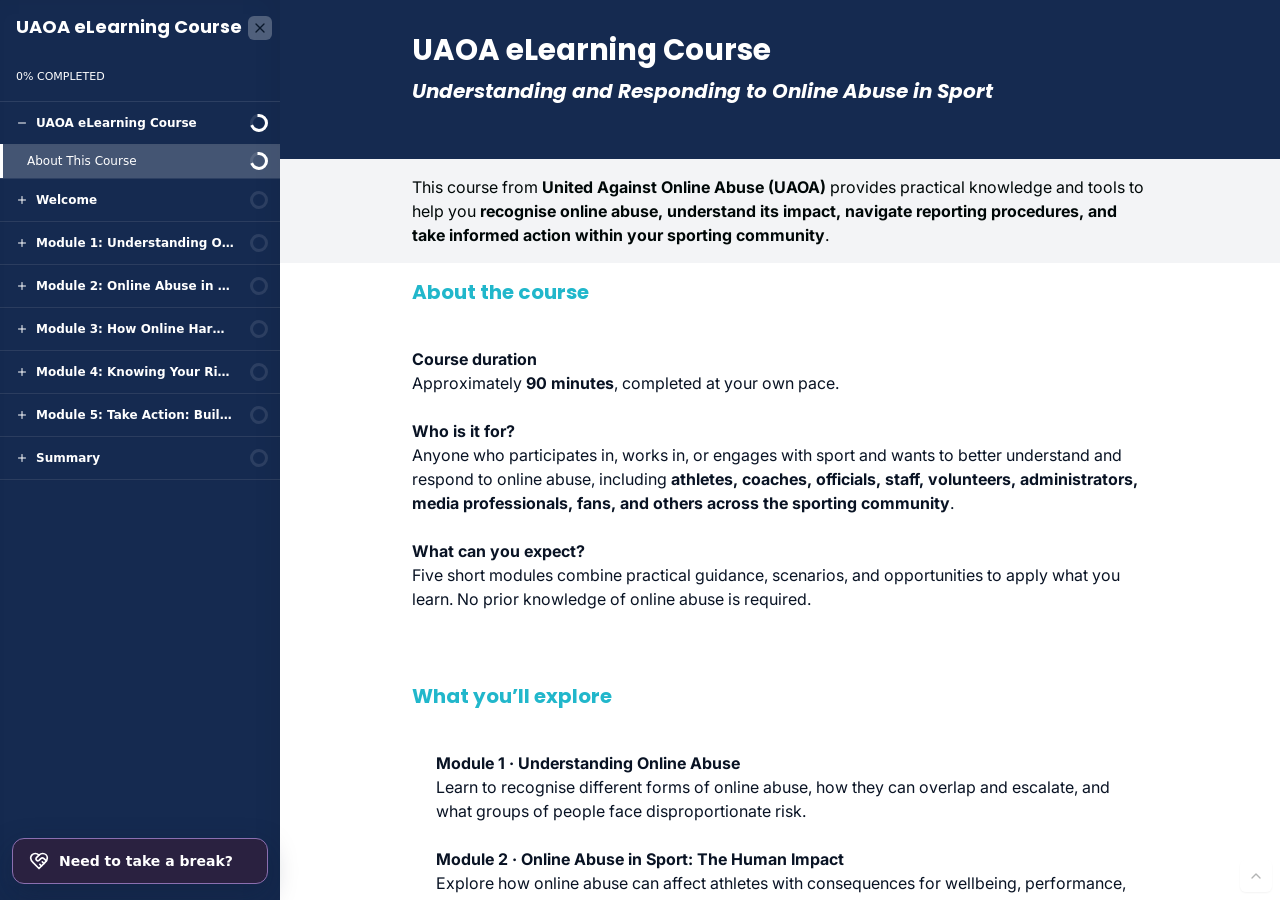
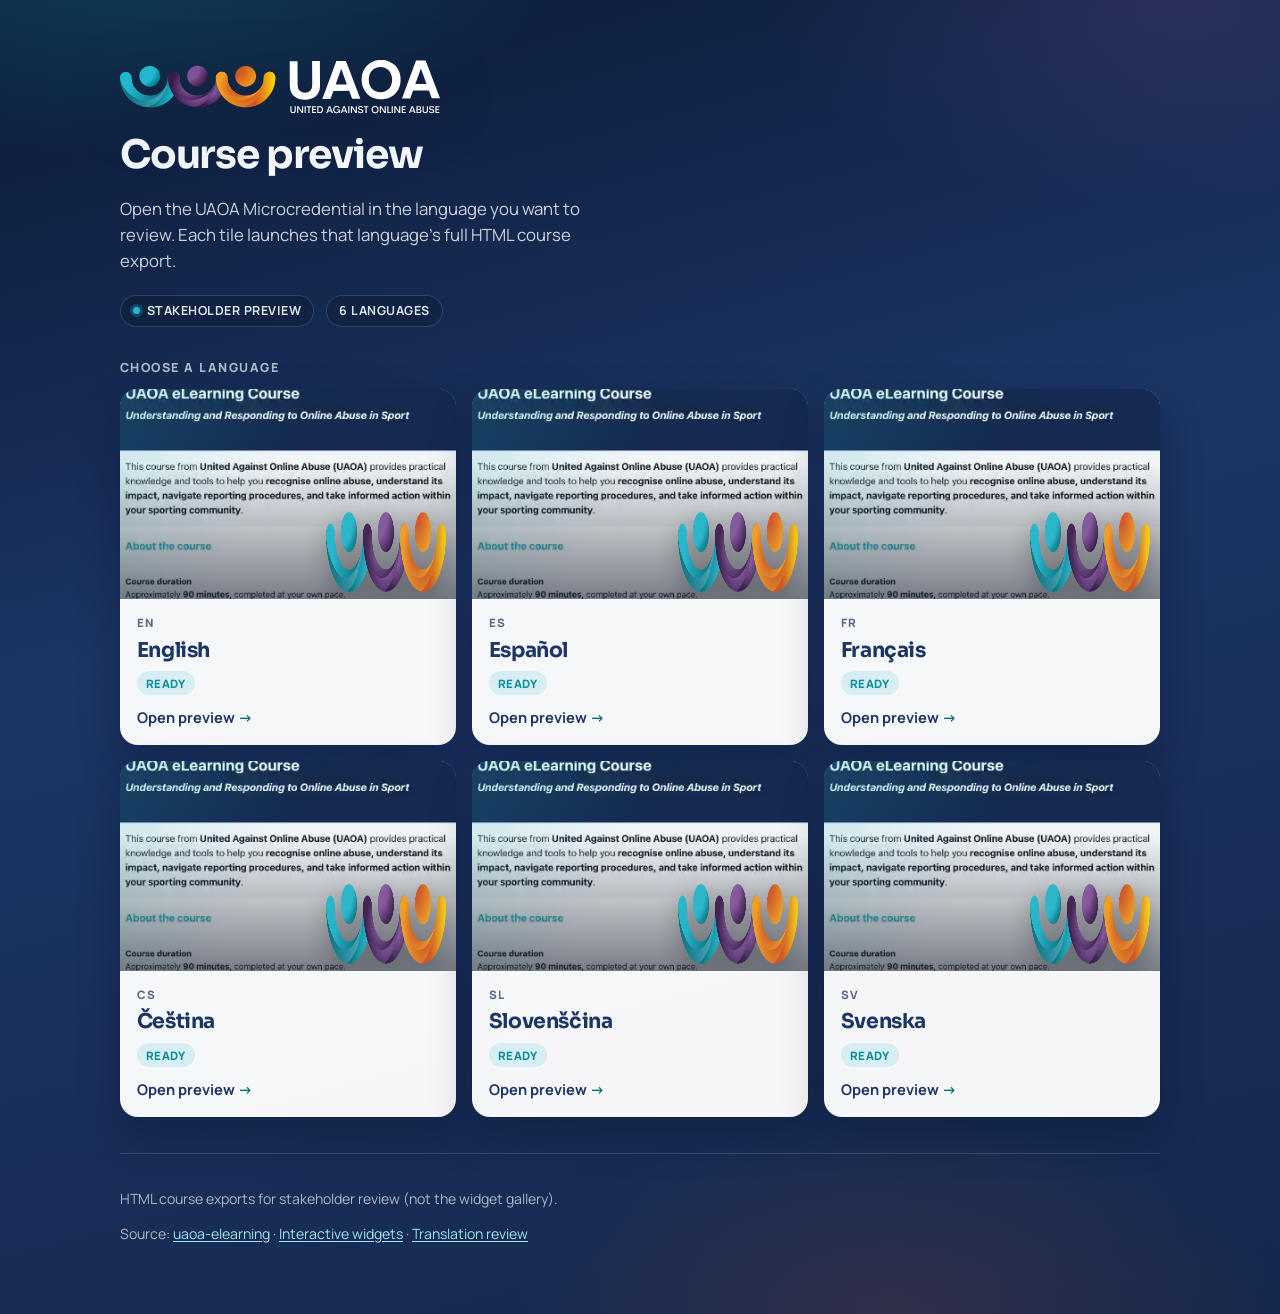
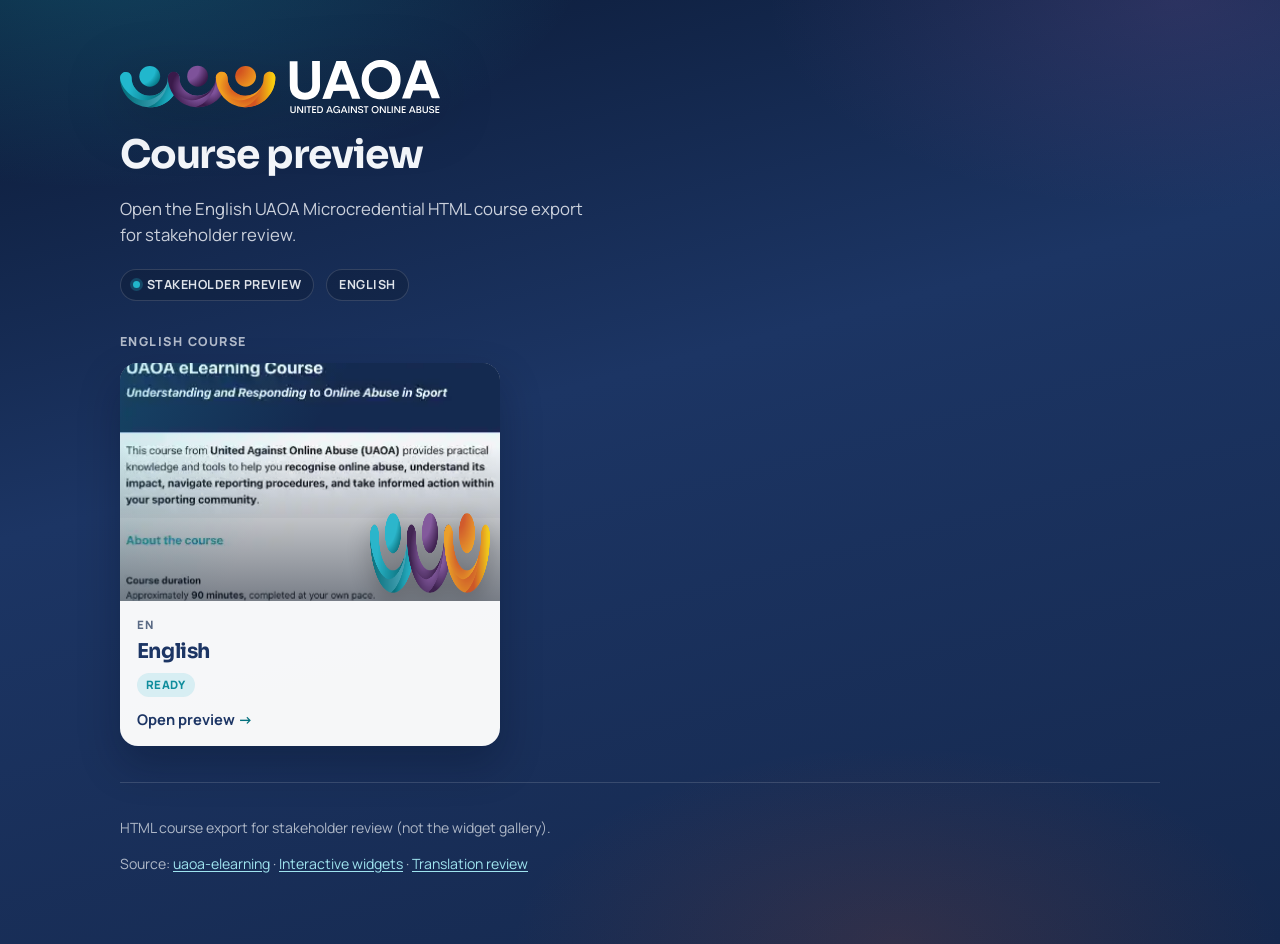
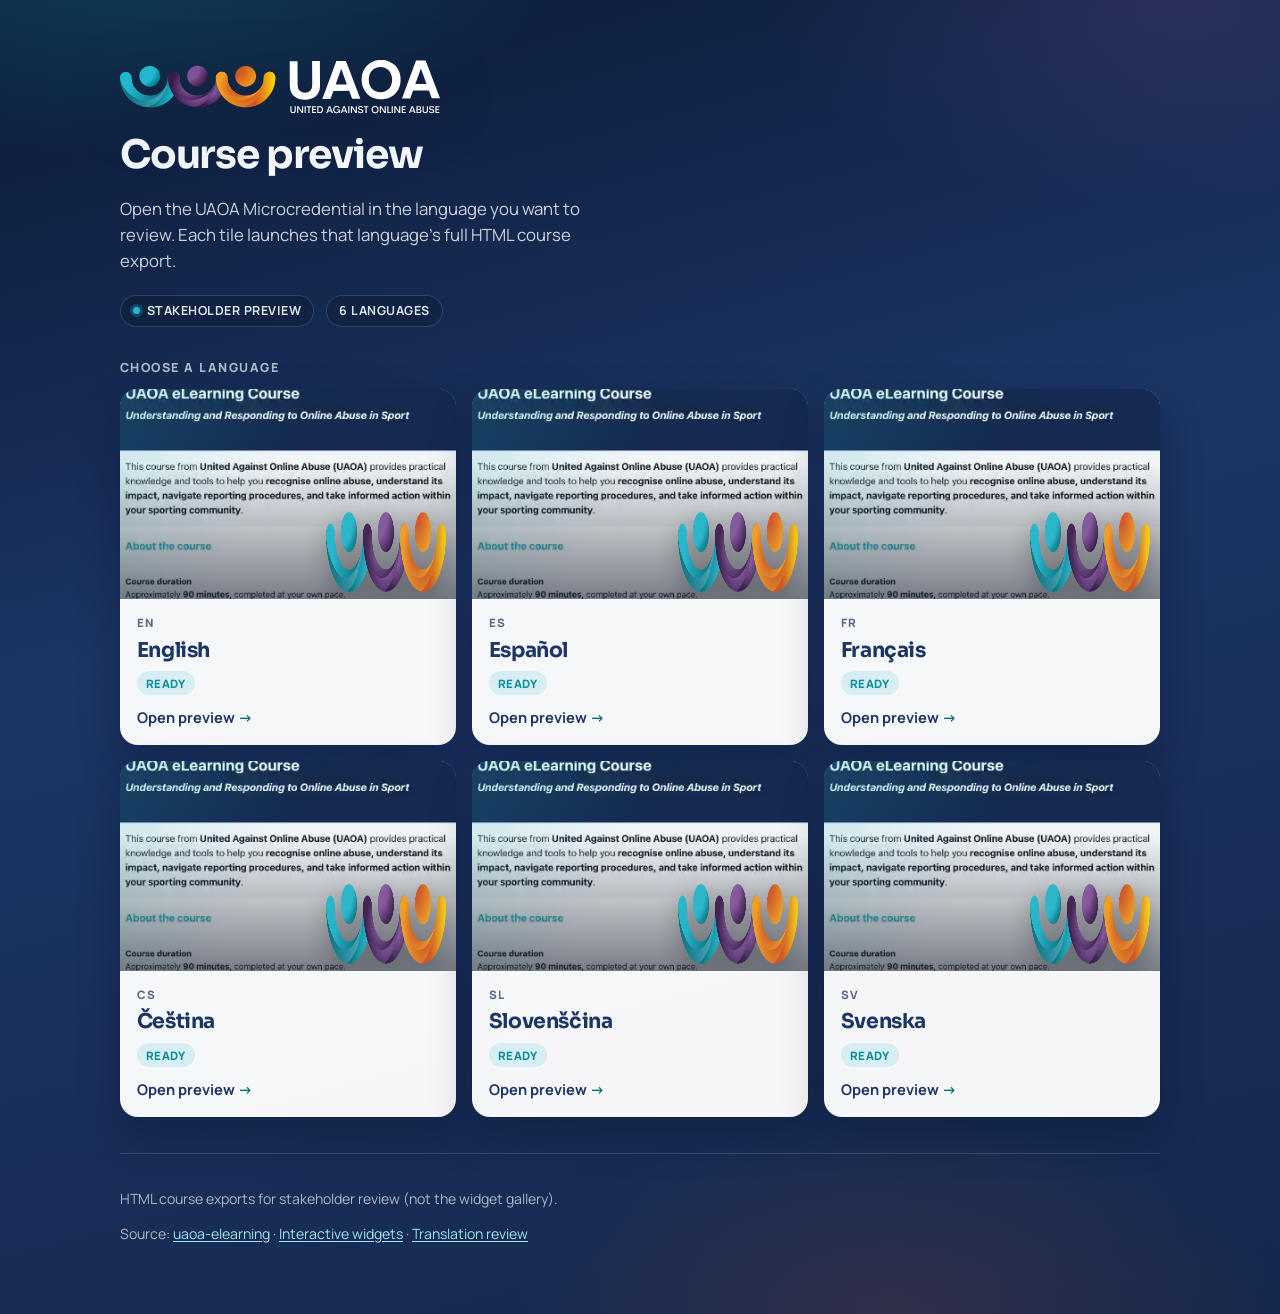
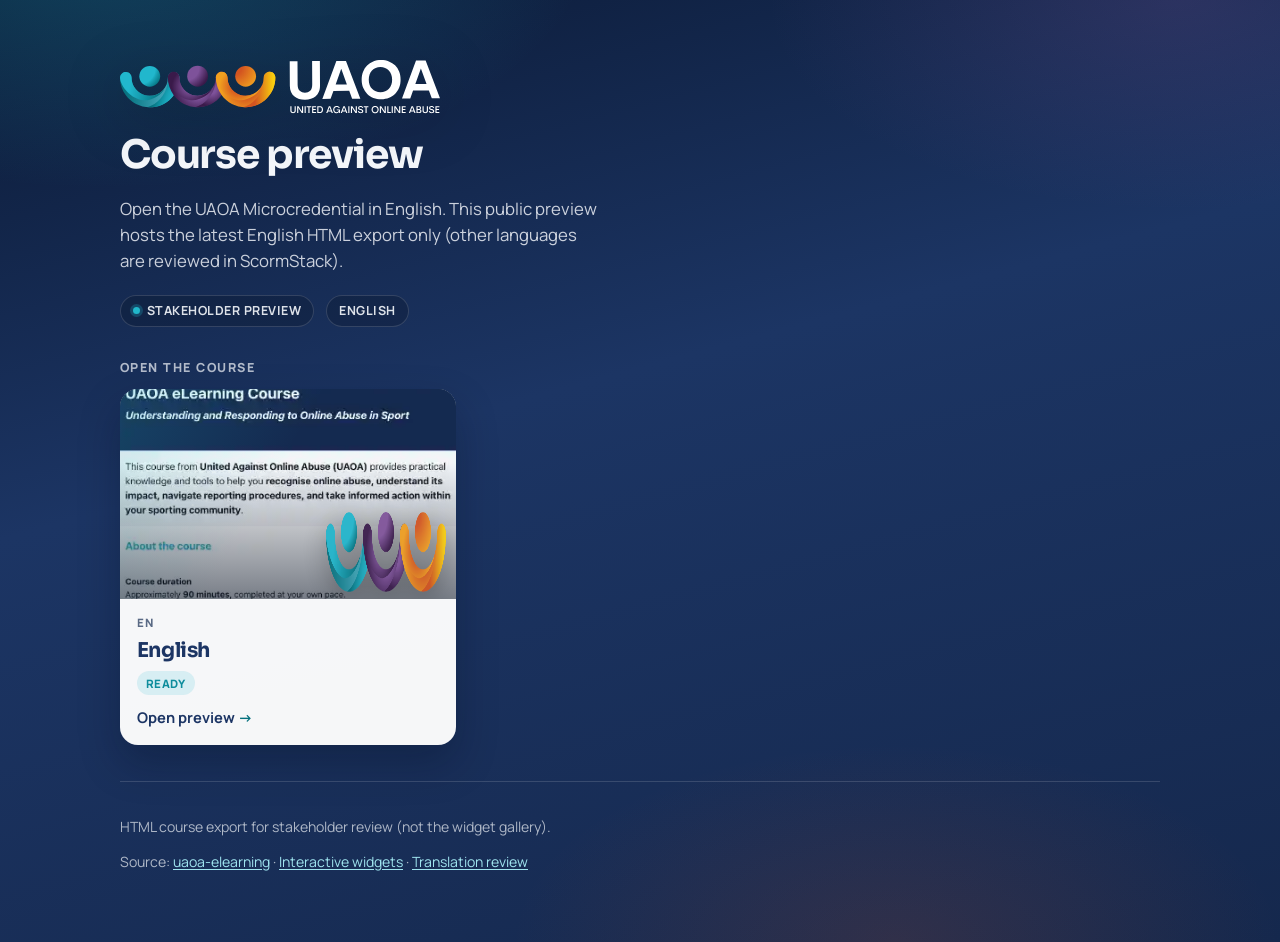
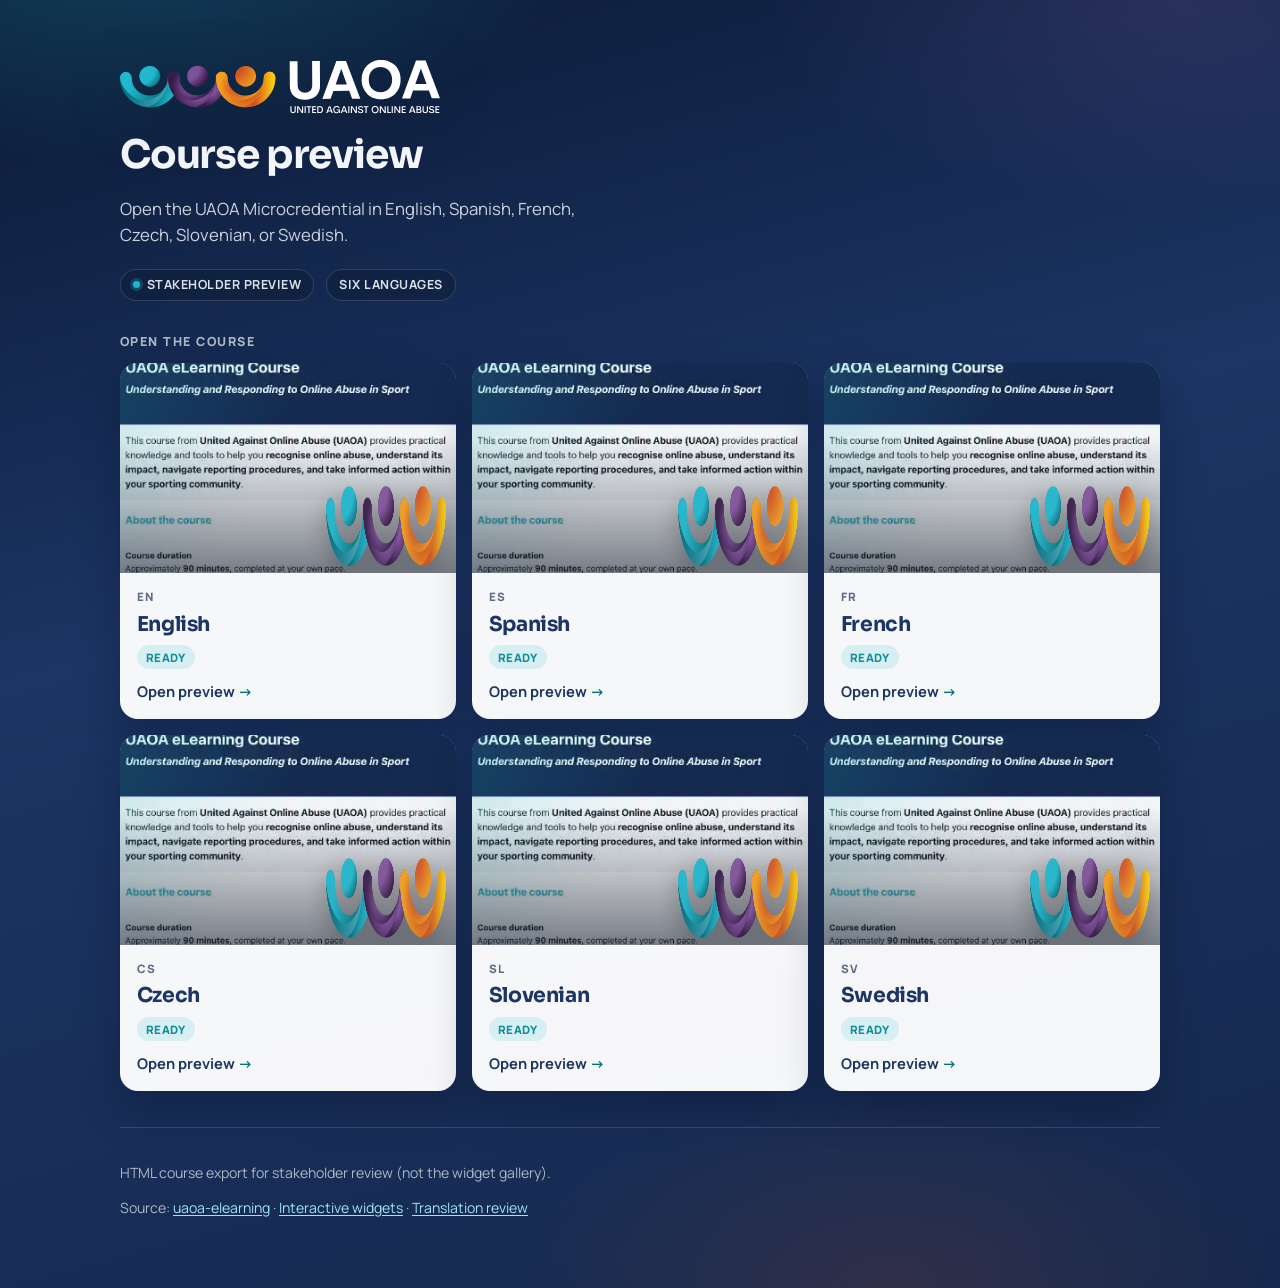
